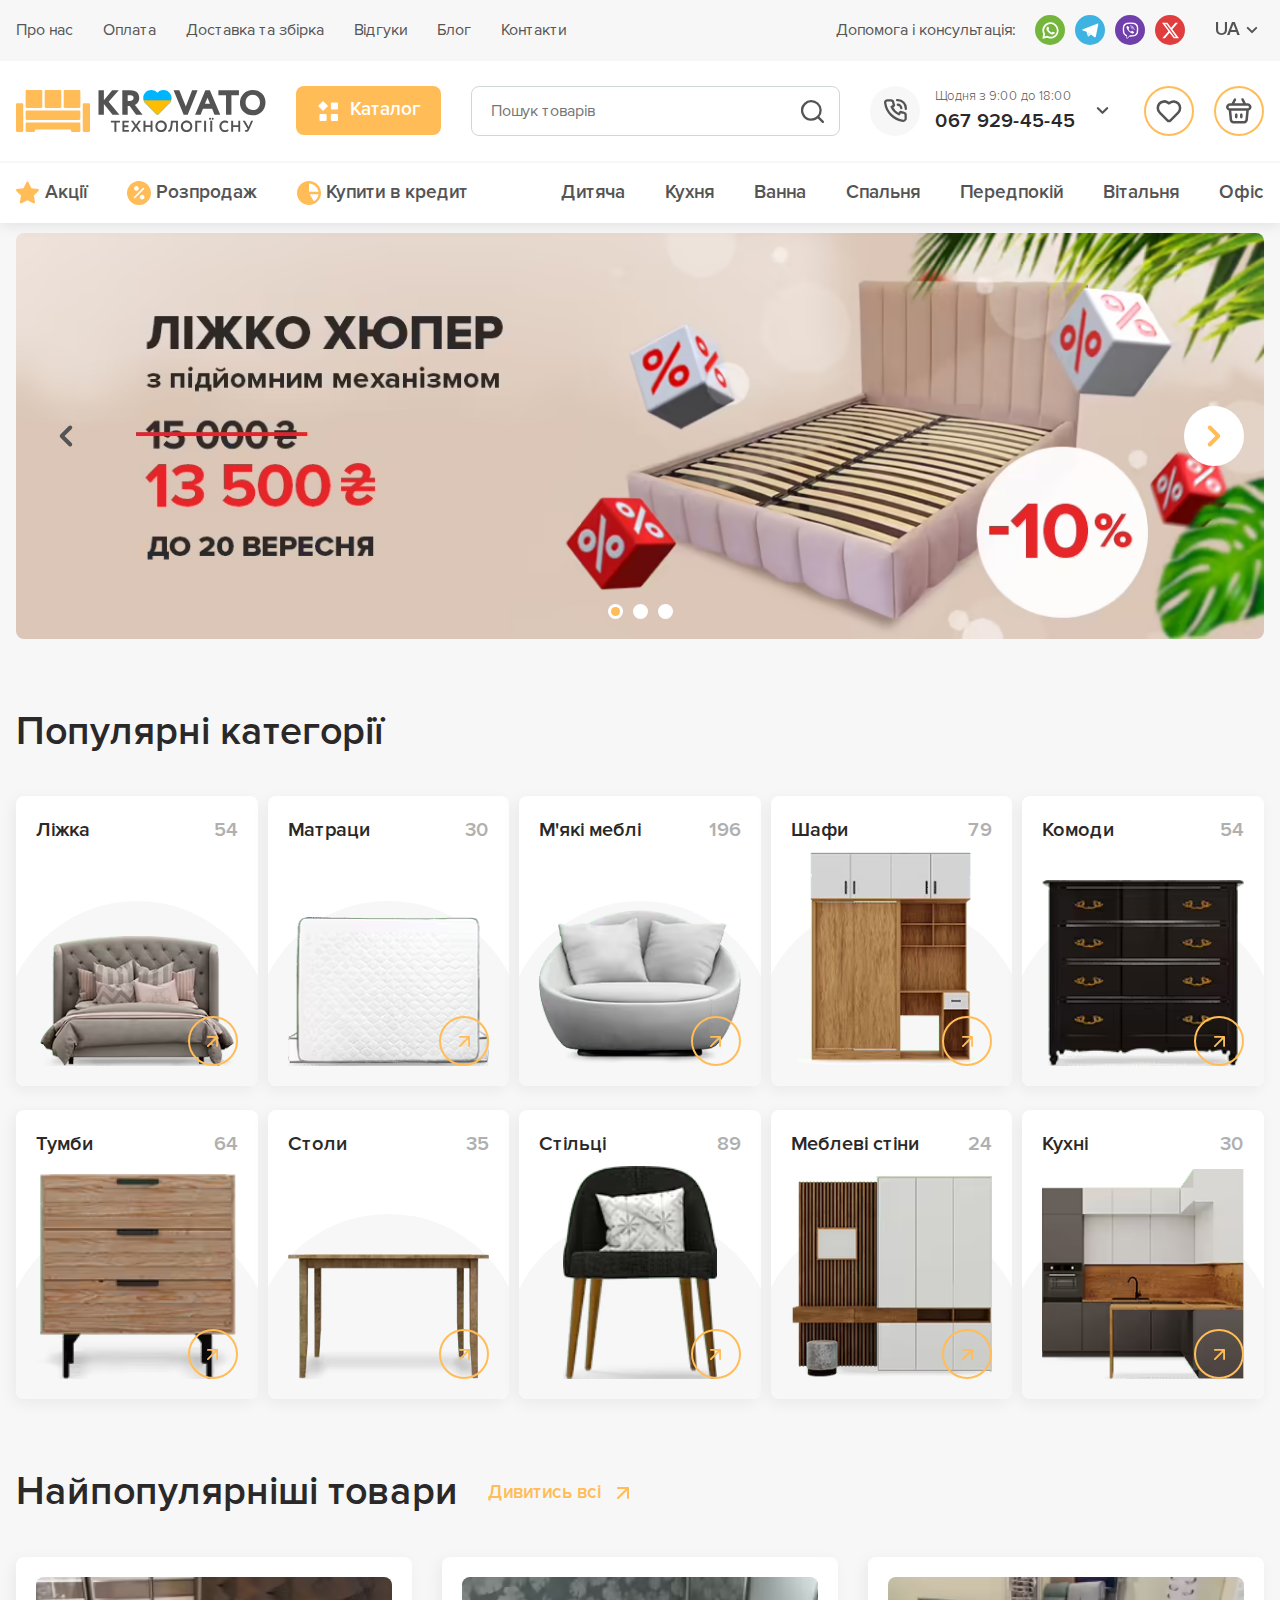
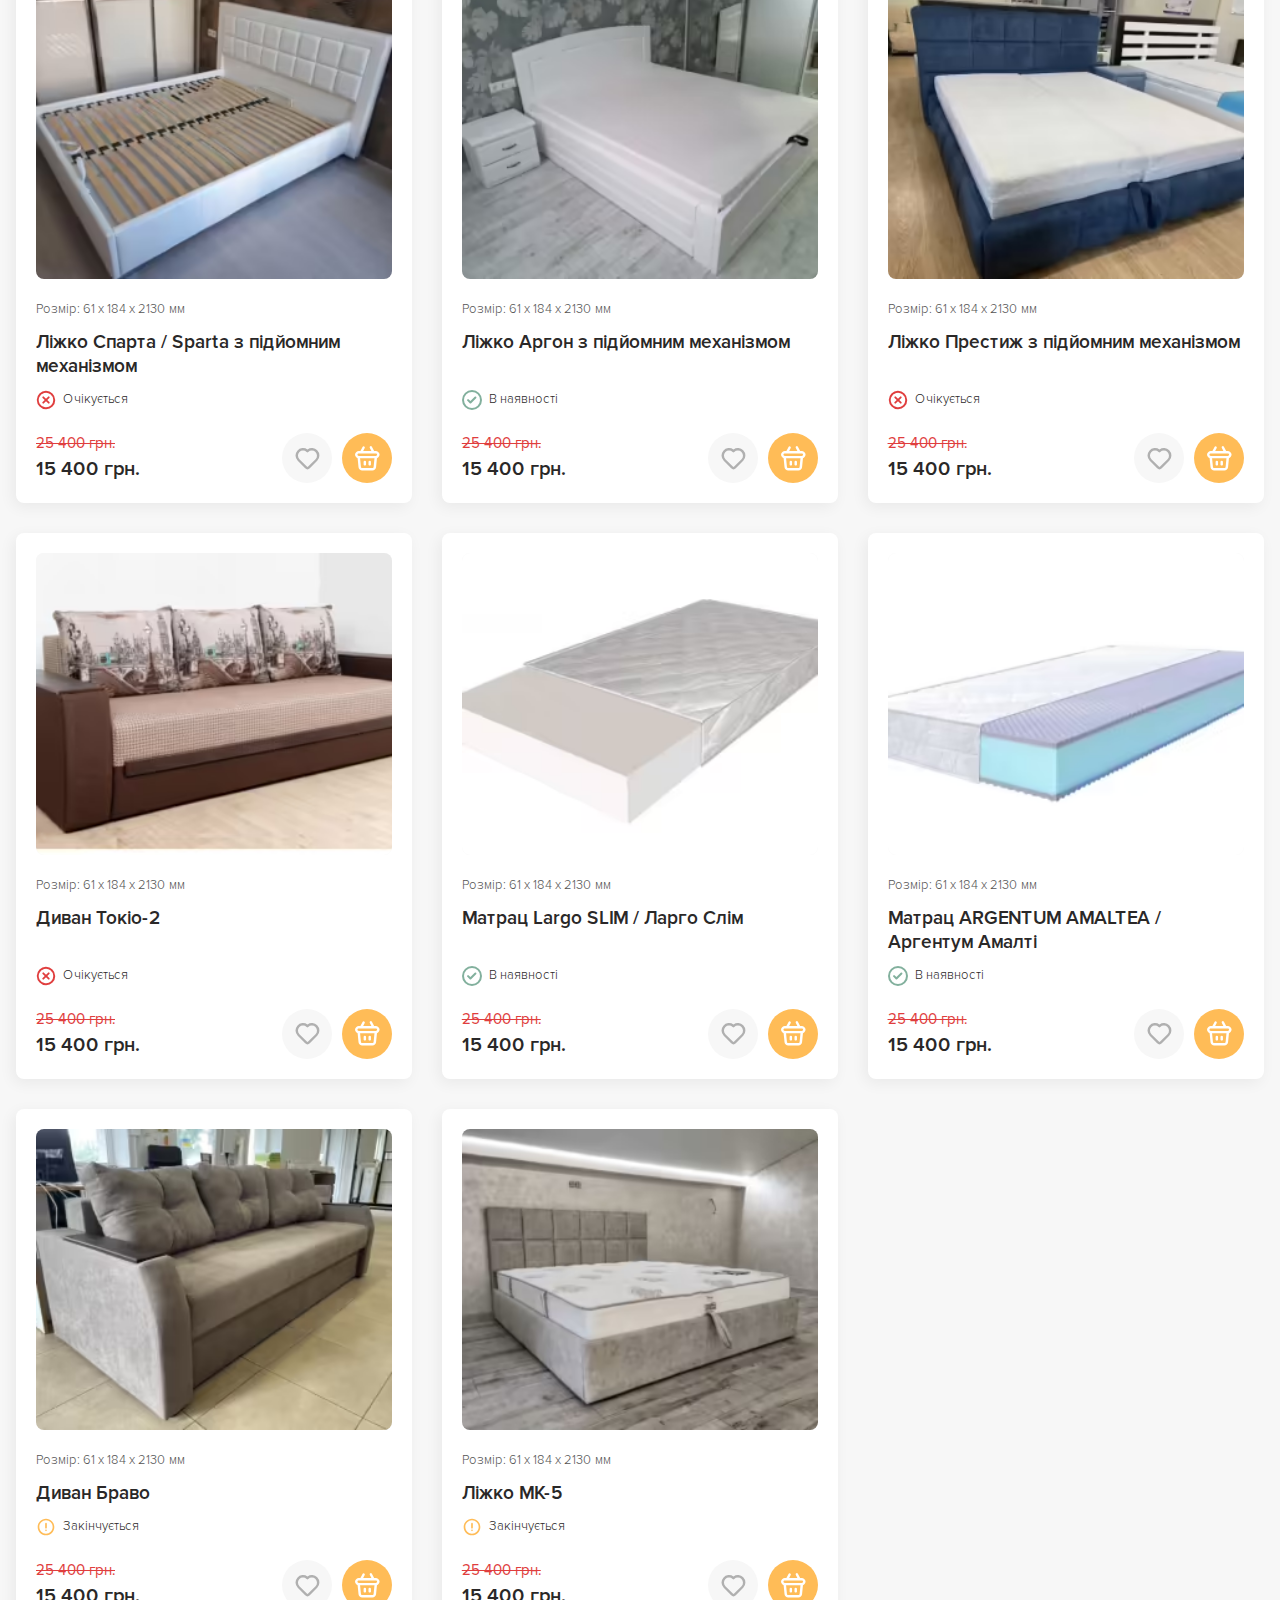
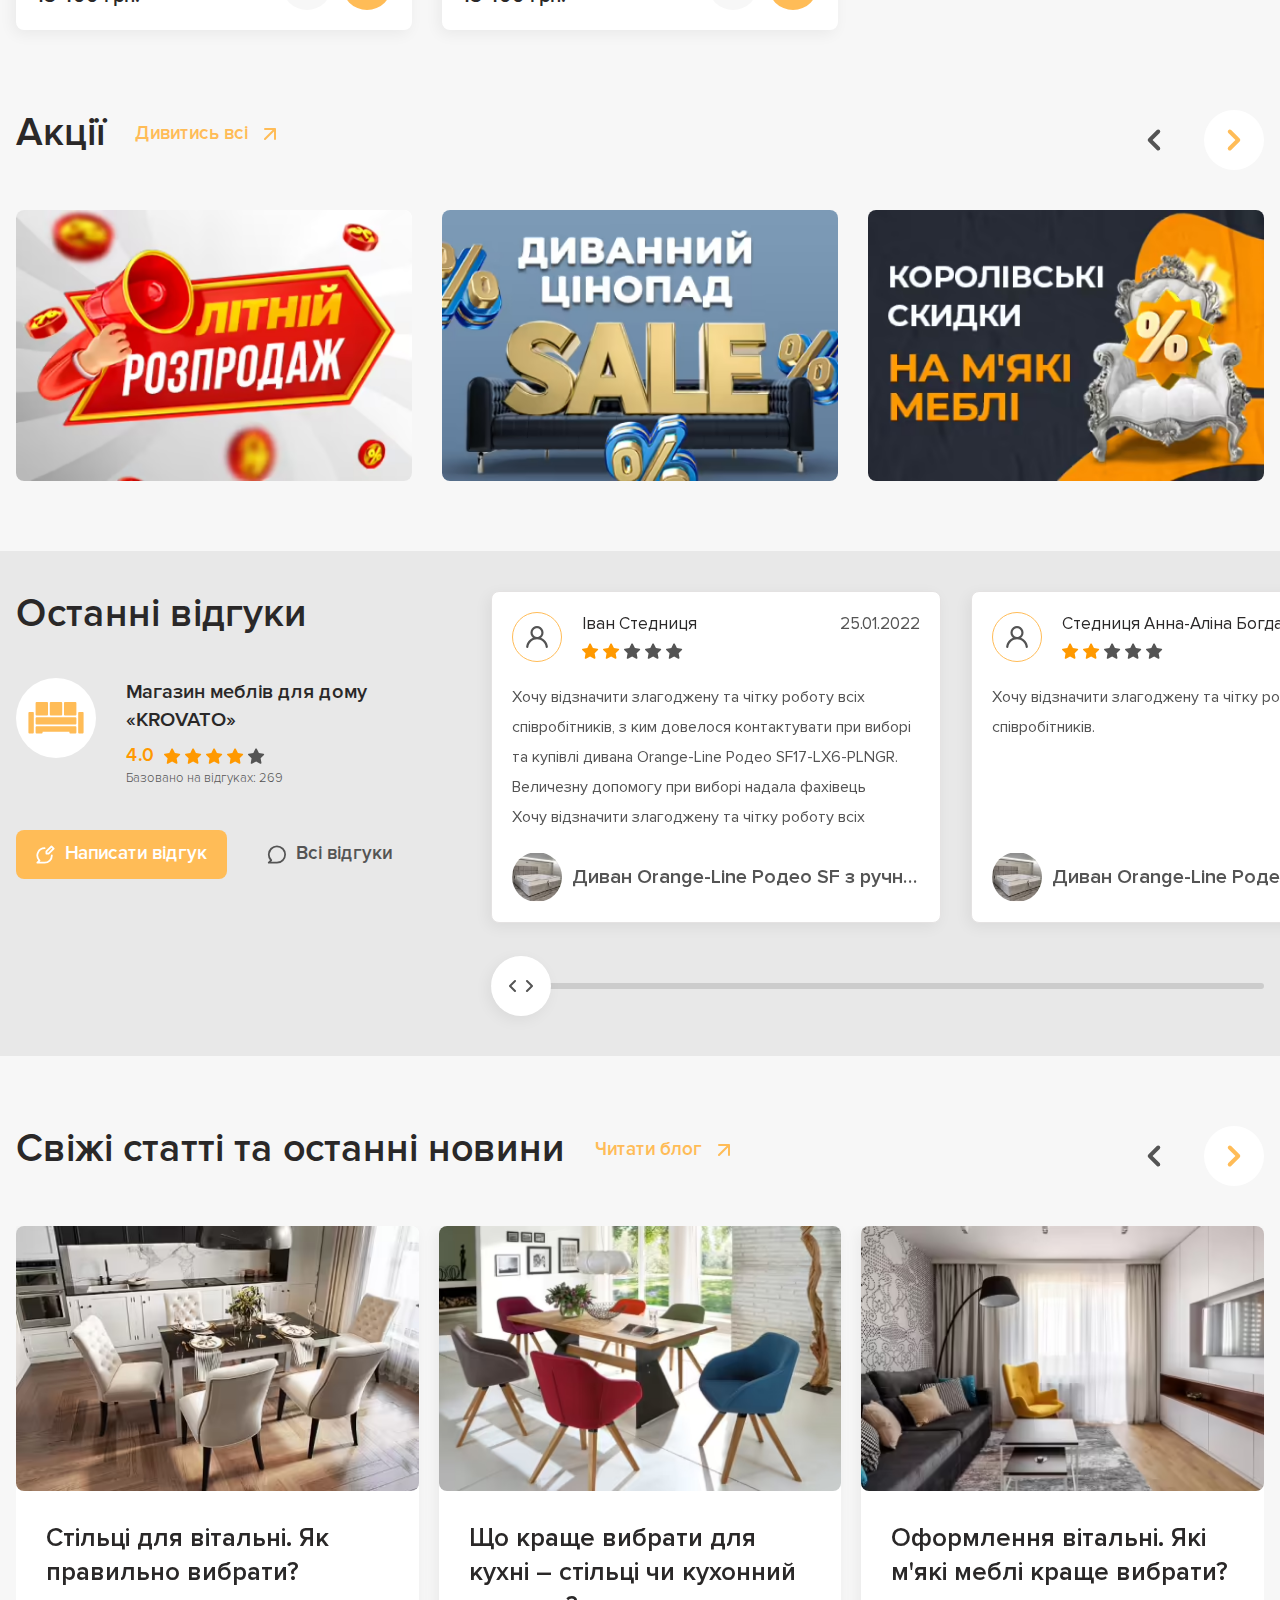
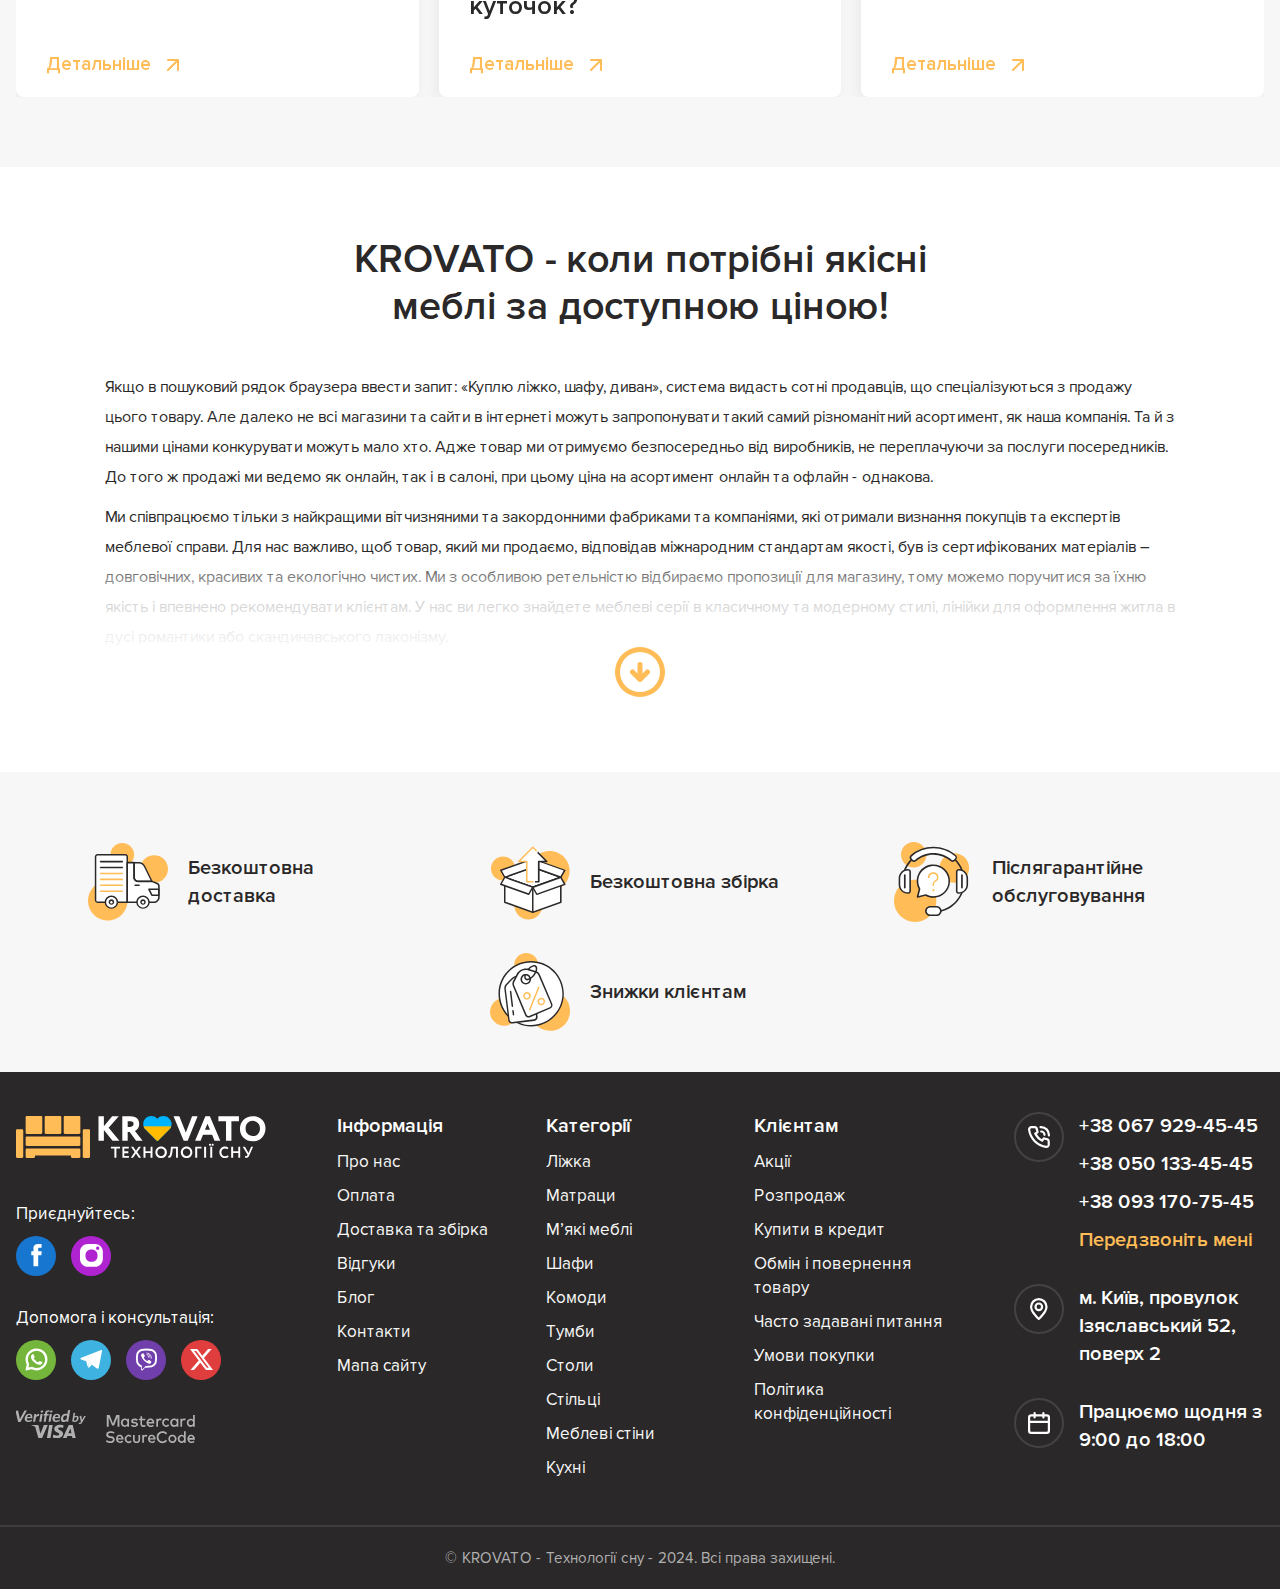
==== index.html @ 6c50d0a9 "Initial commit" ====
<!DOCTYPE html><html lang="uk"><head><meta charset="UTF-8"><meta name="viewport" content="width=device-width, initial-scale=1.0"><meta name="theme-color" content="#ffbc57"><title>Krovato – технології сну</title><!-- Favicons--><link rel="apple-touch-icon" sizes="180x180" href="img/apple-touch-icon.png"><link rel="icon" type="image/png" sizes="32x32" href="img/favicon-32x32.png"><link rel="icon" type="image/png" sizes="16x16" href="img/favicon-16x16.png"><link rel="shortcut icon" href="img/favicon.ico"><!-- Styles--><link href="css/style.min.css?v=20240714183253" rel="stylesheet"><!-- Scripts--><script src="js/app.min.js?v=20240714183253" defer></script></head><body><!-- Content wrapper--><div class="wrapper"><!-- Header--><header class="wrapper__header header header--pos--sticky"><!-- Navigation--><div class="navigation-header"><div class="navigation-header__container" data-mover="#menu; beforeend; (width &lt; 62em);"><nav class="navigation-header__nav"><!-- List--><ul class="list-navigation-header"><li class="list-navigation-header__item"><a class="list-navigation-header__link" href="#">Про нас</a></li><li class="list-navigation-header__item"><a class="list-navigation-header__link" href="#">Оплата</a></li><li class="list-navigation-header__item"><a class="list-navigation-header__link" href="#">Доставка та збірка</a></li><li class="list-navigation-header__item"><a class="list-navigation-header__link" href="#">Відгуки</a></li><li class="list-navigation-header__item"><a class="list-navigation-header__link" href="#">Блог</a></li><li class="list-navigation-header__item"><a class="list-navigation-header__link" href="#">Контакти</a></li></ul></nav><div class="navigation-header__useful"><!-- Help   --><address class="navigation-header__help help-header"><p class="help-header__label">Допомога і консультація:</p><ul class="help-header__list"><li class="help-header__item"><a class="social-button social-button--bg--sushi" title="WhatsApp" href="#" target="_blank"><svg class="social-button__icon icon"><use xlink:href="img/icons/symbol-defs.svg#icon-whatsapp"></use></svg></a></li><li class="help-header__item"><a class="social-button social-button--bg--picton-blue" title="Telegram" href="#" target="_blank"><svg class="social-button__icon icon"><use xlink:href="img/icons/symbol-defs.svg#icon-telegram"></use></svg></a></li><li class="help-header__item"><a class="social-button social-button--bg--royal-purple" title="Viber" href="#" target="_blank"><svg class="social-button__icon icon"><use xlink:href="img/icons/symbol-defs.svg#icon-viber"></use></svg></a></li><li class="help-header__item"><a class="social-button social-button--bg--punch" title="Twitter-x" href="#" target="_blank"><svg class="social-button__icon icon"><use xlink:href="img/icons/symbol-defs.svg#icon-twitter-x"></use></svg></a></li></ul></address><!-- Lang--><div class="navigation-header__lang lang-header"><button class="lang-header__trigger" type="button" title="Language" aria-controls="lang-underlay"><span>UA</span><span class="lang-header__icons"><svg class="lang-header__icon icon"><use xlink:href="img/icons/symbol-defs.svg#icon-x"></use></svg><svg class="lang-header__icon icon"><use xlink:href="img/icons/symbol-defs.svg#icon-arrow"></use></svg></span></button><div class="lang-header__underlay" id="lang-underlay"><ul class="lang-header__list"><li class="lang-header__item"><a class="lang-header__link" href="#">EN</a></li><li class="lang-header__item"><a class="lang-header__link" href="#">PL</a></li><li class="lang-header__item"><a class="lang-header__link" href="#">DE</a></li><li class="lang-header__item"><a class="lang-header__link" href="#">FR</a></li><li class="lang-header__item"><a class="lang-header__link" href="#">IT</a></li></ul></div></div></div></div></div><!-- Main--><div class="main-header"><div class="main-header__container"><!-- Logo--><div class="main-header__logo"><img src="img/header/logo.svg" alt="Krovato – технології сну"></div><!-- Catalog--><div class="main-header__catalog catalog" data-mover=".main-header__container-mobile; beforeend; ( width &lt; 62em);"><button class="catalog__button switch" type="button"><div class="switch__icons"><svg class="icon"><use xlink:href="img/icons/symbol-defs.svg#icon-x-round-fill"></use></svg><svg class="icon"><use xlink:href="img/icons/symbol-defs.svg#icon-catalog"></use></svg></div>
Каталог</button><!-- Menu--><div class="catalog__menu menu-catalog" data-catalog="single"><div class="menu-catalog__column"><ul class="menu-catalog__list"><!-- Beds--><li class="menu-catalog__item" data-catalog-panel><div class="menu-catalog__control"><a class="menu-catalog__link" href="#"><img class="menu-catalog__img" src="img/header/catalog/beds.svg" alt="">
Ліжка</a><button class="menu-catalog__button button-menu-catalog" id="menu-trigger-one" type="button" data-catalog-trigger aria-controls="submenu-one"><span class="button-menu-catalog__wrapper"><svg class="button-menu-catalog__icon icon"><use xlink:href="img/icons/symbol-defs.svg#icon-arrow"></use></svg></span></button></div><div class="menu-catalog__submenu-catalog submenu-catalog" id="submenu-one" aria-labelledby="menu-trigger-one" role="region"><div class="submenu-catalog__gasket"><div class="submenu-catalog__content"><ul class="submenu-catalog__list"><li class="submenu-catalog__item"><a class="submenu-catalog__link" href="#">Ліжка від Krovato</a></li><li class="submenu-catalog__item"><a class="submenu-catalog__link" href="#">Ліжка з підіймальним механізмом</a></li><li class="submenu-catalog__item"><a class="submenu-catalog__link" href="#">Ліжка Акції</a></li><li class="submenu-catalog__item"><a class="submenu-catalog__link" href="#">Ліжка з м'яким узголів'ям</a></li><li class="submenu-catalog__item"><a class="submenu-catalog__link" href="#">Дерев'яні ліжка</a></li><li class="submenu-catalog__item"><a class="submenu-catalog__link" href="#">Дитячі ліжка</a></li><li class="submenu-catalog__item"><a class="submenu-catalog__link" href="#">Двоспальні ліжка</a></li><li class="submenu-catalog__item"><a class="submenu-catalog__link" href="#">Односпальні ліжка</a></li><li class="submenu-catalog__item"><a class="submenu-catalog__link" href="#">Металеві ліжка</a></li><li class="submenu-catalog__item"><a class="submenu-catalog__link" href="#">Ліжка з вбудованим матрацом</a></li><li class="submenu-catalog__item"><a class="submenu-catalog__link" href="#">Дивани-ліжка</a></li><li class="submenu-catalog__item"><a class="submenu-catalog__link" href="#">Ліжка подіуми</a></li></ul></div></div></div></li><!-- Mattresses--><li class="menu-catalog__item" data-catalog-panel><div class="menu-catalog__control"><a class="menu-catalog__link" href="#"><img class="menu-catalog__img" src="img/header/catalog/mattresses.svg" alt="">
Матраци</a><button class="menu-catalog__button button-menu-catalog" id="menu-trigger-two" type="button" data-catalog-trigger aria-controls="submenu-two"><span class="button-menu-catalog__wrapper"><svg class="button-menu-catalog__icon icon"><use xlink:href="img/icons/symbol-defs.svg#icon-arrow"></use></svg></span></button></div><div class="menu-catalog__submenu-catalog submenu-catalog" id="submenu-two" aria-labelledby="menu-trigger-two" role="region"><div class="submenu-catalog__gasket"><div class="submenu-catalog__content"><ul class="submenu-catalog__list"><li class="submenu-catalog__item"><a class="submenu-catalog__link" href="#">Односпальні матраци</a></li><li class="submenu-catalog__item"><a class="submenu-catalog__link" href="#">Двоспальні матраци</a></li><li class="submenu-catalog__item"><a class="submenu-catalog__link" href="#">Пружинний блок Bonnel</a></li><li class="submenu-catalog__item"><a class="submenu-catalog__link" href="#">Пружинний блок Pocket Spring</a></li><li class="submenu-catalog__item"><a class="submenu-catalog__link" href="#">Безпружинні матраци</a></li><li class="submenu-catalog__item"><a class="submenu-catalog__link" href="#">Матраци з ефектом Зима-Літо</a></li><li class="submenu-catalog__item"><a class="submenu-catalog__link" href="#">Футони</a></li><li class="submenu-catalog__item"><a class="submenu-catalog__link" href="#">Дитячі матраци</a></li><li class="submenu-catalog__item"><a class="submenu-catalog__link" href="#">Матраци Економ</a></li></ul></div></div></div></li><!-- Upholstered Furniture--><li class="menu-catalog__item" data-catalog-panel><div class="menu-catalog__control"><a class="menu-catalog__link" href="#"><img class="menu-catalog__img" src="img/header/catalog/upholstered-furniture.svg" alt="">
М'які меблі</a><button class="menu-catalog__button button-menu-catalog" id="menu-trigger-three" type="button" data-catalog-trigger aria-controls="submenu-three"><span class="button-menu-catalog__wrapper"><svg class="button-menu-catalog__icon icon"><use xlink:href="img/icons/symbol-defs.svg#icon-arrow"></use></svg></span></button></div><div class="menu-catalog__submenu-catalog submenu-catalog" id="submenu-three" aria-labelledby="menu-trigger-three" role="region"><div class="submenu-catalog__gasket"><div class="submenu-catalog__content"><ul class="submenu-catalog__list"><li class="submenu-catalog__item"><a class="submenu-catalog__link" href="#">Односпальні матраци</a></li><li class="submenu-catalog__item"><a class="submenu-catalog__link" href="#">Двоспальні матраци</a></li><li class="submenu-catalog__item"><a class="submenu-catalog__link" href="#">Пружинний блок Bonnel</a></li><li class="submenu-catalog__item"><a class="submenu-catalog__link" href="#">Пружинний блок Pocket Spring</a></li><li class="submenu-catalog__item"><a class="submenu-catalog__link" href="#">Безпружинні матраци</a></li><li class="submenu-catalog__item"><a class="submenu-catalog__link" href="#">Матраци з ефектом Зима-Літо</a></li><li class="submenu-catalog__item"><a class="submenu-catalog__link" href="#">Футони</a></li><li class="submenu-catalog__item"><a class="submenu-catalog__link" href="#">Дитячі матраци</a></li><li class="submenu-catalog__item"><a class="submenu-catalog__link" href="#">Матраци Економ</a></li></ul></div></div></div></li><!-- Wardrobes--><li class="menu-catalog__item" data-catalog-panel><div class="menu-catalog__control"><a class="menu-catalog__link" href="#"><img class="menu-catalog__img" src="img/header/catalog/wardrobes.svg" alt="">
Шафи</a><button class="menu-catalog__button button-menu-catalog" id="menu-trigger-four" type="button" data-catalog-trigger aria-controls="submenu-four"><span class="button-menu-catalog__wrapper"><svg class="button-menu-catalog__icon icon"><use xlink:href="img/icons/symbol-defs.svg#icon-arrow"></use></svg></span></button></div><div class="menu-catalog__submenu-catalog submenu-catalog" id="submenu-four" aria-labelledby="menu-trigger-four" role="region"><div class="submenu-catalog__gasket"><div class="submenu-catalog__content"><ul class="submenu-catalog__list"><li class="submenu-catalog__item"><a class="submenu-catalog__link" href="#">Односпальні матраци</a></li><li class="submenu-catalog__item"><a class="submenu-catalog__link" href="#">Двоспальні матраци</a></li><li class="submenu-catalog__item"><a class="submenu-catalog__link" href="#">Пружинний блок Bonnel</a></li><li class="submenu-catalog__item"><a class="submenu-catalog__link" href="#">Пружинний блок Pocket Spring</a></li><li class="submenu-catalog__item"><a class="submenu-catalog__link" href="#">Безпружинні матраци</a></li><li class="submenu-catalog__item"><a class="submenu-catalog__link" href="#">Матраци з ефектом Зима-Літо</a></li><li class="submenu-catalog__item"><a class="submenu-catalog__link" href="#">Футони</a></li><li class="submenu-catalog__item"><a class="submenu-catalog__link" href="#">Дитячі матраци</a></li><li class="submenu-catalog__item"><a class="submenu-catalog__link" href="#">Матраци Економ</a></li></ul></div></div></div></li><!-- Chests of Drawers--><li class="menu-catalog__item" data-catalog-panel><div class="menu-catalog__control"><a class="menu-catalog__link" href="#"><img class="menu-catalog__img" src="img/header/catalog/chests-of-drawers.svg" alt="">
Комоди</a><button class="menu-catalog__button button-menu-catalog" id="menu-trigger-five" type="button" data-catalog-trigger aria-controls="submenu-five"><span class="button-menu-catalog__wrapper"><svg class="button-menu-catalog__icon icon"><use xlink:href="img/icons/symbol-defs.svg#icon-arrow"></use></svg></span></button></div><div class="menu-catalog__submenu-catalog submenu-catalog" id="submenu-five" aria-labelledby="menu-trigger-five" role="region"><div class="submenu-catalog__gasket"><div class="submenu-catalog__content"><ul class="submenu-catalog__list"><li class="submenu-catalog__item"><a class="submenu-catalog__link" href="#">Односпальні матраци</a></li><li class="submenu-catalog__item"><a class="submenu-catalog__link" href="#">Двоспальні матраци</a></li><li class="submenu-catalog__item"><a class="submenu-catalog__link" href="#">Пружинний блок Bonnel</a></li><li class="submenu-catalog__item"><a class="submenu-catalog__link" href="#">Пружинний блок Pocket Spring</a></li><li class="submenu-catalog__item"><a class="submenu-catalog__link" href="#">Безпружинні матраци</a></li><li class="submenu-catalog__item"><a class="submenu-catalog__link" href="#">Матраци з ефектом Зима-Літо</a></li><li class="submenu-catalog__item"><a class="submenu-catalog__link" href="#">Футони</a></li><li class="submenu-catalog__item"><a class="submenu-catalog__link" href="#">Дитячі матраци</a></li><li class="submenu-catalog__item"><a class="submenu-catalog__link" href="#">Матраци Економ</a></li></ul></div></div></div></li><!-- Bedside Tables--><li class="menu-catalog__item" data-catalog-panel><div class="menu-catalog__control"><a class="menu-catalog__link" href="#"><img class="menu-catalog__img" src="img/header/catalog/bedside-tables.svg" alt="">
Тумби</a><button class="menu-catalog__button button-menu-catalog" id="menu-trigger-six" type="button" data-catalog-trigger aria-controls="submenu-six"><span class="button-menu-catalog__wrapper"><svg class="button-menu-catalog__icon icon"><use xlink:href="img/icons/symbol-defs.svg#icon-arrow"></use></svg></span></button></div><div class="menu-catalog__submenu-catalog submenu-catalog" id="submenu-six" aria-labelledby="menu-trigger-six" role="region"><div class="submenu-catalog__gasket"><div class="submenu-catalog__content"><ul class="submenu-catalog__list"><li class="submenu-catalog__item"><a class="submenu-catalog__link" href="#">Односпальні матраци</a></li><li class="submenu-catalog__item"><a class="submenu-catalog__link" href="#">Двоспальні матраци</a></li><li class="submenu-catalog__item"><a class="submenu-catalog__link" href="#">Пружинний блок Bonnel</a></li><li class="submenu-catalog__item"><a class="submenu-catalog__link" href="#">Пружинний блок Pocket Spring</a></li><li class="submenu-catalog__item"><a class="submenu-catalog__link" href="#">Безпружинні матраци</a></li><li class="submenu-catalog__item"><a class="submenu-catalog__link" href="#">Матраци з ефектом Зима-Літо</a></li><li class="submenu-catalog__item"><a class="submenu-catalog__link" href="#">Футони</a></li><li class="submenu-catalog__item"><a class="submenu-catalog__link" href="#">Дитячі матраци</a></li><li class="submenu-catalog__item"><a class="submenu-catalog__link" href="#">Матраци Економ</a></li></ul></div></div></div></li><!-- Tables--><li class="menu-catalog__item" data-catalog-panel><div class="menu-catalog__control"><a class="menu-catalog__link" href="#"><img class="menu-catalog__img" src="img/header/catalog/tables.svg" alt="">
Столи</a><button class="menu-catalog__button button-menu-catalog" id="menu-trigger-seven" type="button" data-catalog-trigger aria-controls="submenu-seven"><span class="button-menu-catalog__wrapper"><svg class="button-menu-catalog__icon icon"><use xlink:href="img/icons/symbol-defs.svg#icon-arrow"></use></svg></span></button></div><div class="menu-catalog__submenu-catalog submenu-catalog" id="submenu-seven" aria-labelledby="menu-trigger-seven" role="region"><div class="submenu-catalog__gasket"><div class="submenu-catalog__content"><ul class="submenu-catalog__list"><li class="submenu-catalog__item"><a class="submenu-catalog__link" href="#">Односпальні матраци</a></li><li class="submenu-catalog__item"><a class="submenu-catalog__link" href="#">Двоспальні матраци</a></li><li class="submenu-catalog__item"><a class="submenu-catalog__link" href="#">Пружинний блок Bonnel</a></li><li class="submenu-catalog__item"><a class="submenu-catalog__link" href="#">Пружинний блок Pocket Spring</a></li><li class="submenu-catalog__item"><a class="submenu-catalog__link" href="#">Безпружинні матраци</a></li><li class="submenu-catalog__item"><a class="submenu-catalog__link" href="#">Матраци з ефектом Зима-Літо</a></li><li class="submenu-catalog__item"><a class="submenu-catalog__link" href="#">Футони</a></li><li class="submenu-catalog__item"><a class="submenu-catalog__link" href="#">Дитячі матраци</a></li><li class="submenu-catalog__item"><a class="submenu-catalog__link" href="#">Матраци Економ</a></li></ul></div></div></div></li><!-- Chairs--><li class="menu-catalog__item" data-catalog-panel><div class="menu-catalog__control"><a class="menu-catalog__link" href="#"><img class="menu-catalog__img" src="img/header/catalog/chairs.svg" alt="">
Стільці</a><button class="menu-catalog__button button-menu-catalog" id="menu-trigger-eight" type="button" data-catalog-trigger aria-controls="submenu-eight"><span class="button-menu-catalog__wrapper"><svg class="button-menu-catalog__icon icon"><use xlink:href="img/icons/symbol-defs.svg#icon-arrow"></use></svg></span></button></div><div class="menu-catalog__submenu-catalog submenu-catalog" id="submenu-eight" aria-labelledby="menu-trigger-eight" role="region"><div class="submenu-catalog__gasket"><div class="submenu-catalog__content"><ul class="submenu-catalog__list"><li class="submenu-catalog__item"><a class="submenu-catalog__link" href="#">Односпальні матраци</a></li><li class="submenu-catalog__item"><a class="submenu-catalog__link" href="#">Двоспальні матраци</a></li><li class="submenu-catalog__item"><a class="submenu-catalog__link" href="#">Пружинний блок Bonnel</a></li><li class="submenu-catalog__item"><a class="submenu-catalog__link" href="#">Пружинний блок Pocket Spring</a></li><li class="submenu-catalog__item"><a class="submenu-catalog__link" href="#">Безпружинні матраци</a></li><li class="submenu-catalog__item"><a class="submenu-catalog__link" href="#">Матраци з ефектом Зима-Літо</a></li><li class="submenu-catalog__item"><a class="submenu-catalog__link" href="#">Футони</a></li><li class="submenu-catalog__item"><a class="submenu-catalog__link" href="#">Дитячі матраци</a></li><li class="submenu-catalog__item"><a class="submenu-catalog__link" href="#">Матраци Економ</a></li></ul></div></div></div></li><!-- Furniture Walls--><li class="menu-catalog__item" data-catalog-panel><div class="menu-catalog__control"><a class="menu-catalog__link" href="#"><img class="menu-catalog__img" src="img/header/catalog/furniture-walls.svg" alt="">
Меблеві стіни</a><button class="menu-catalog__button button-menu-catalog" id="menu-trigger-nine" type="button" data-catalog-trigger aria-controls="submenu-nine"><span class="button-menu-catalog__wrapper"><svg class="button-menu-catalog__icon icon"><use xlink:href="img/icons/symbol-defs.svg#icon-arrow"></use></svg></span></button></div><div class="menu-catalog__submenu-catalog submenu-catalog" id="submenu-nine" aria-labelledby="menu-trigger-nine" role="region"><div class="submenu-catalog__gasket"><div class="submenu-catalog__content"><ul class="submenu-catalog__list"><li class="submenu-catalog__item"><a class="submenu-catalog__link" href="#">Односпальні матраци</a></li><li class="submenu-catalog__item"><a class="submenu-catalog__link" href="#">Двоспальні матраци</a></li><li class="submenu-catalog__item"><a class="submenu-catalog__link" href="#">Пружинний блок Bonnel</a></li><li class="submenu-catalog__item"><a class="submenu-catalog__link" href="#">Пружинний блок Pocket Spring</a></li><li class="submenu-catalog__item"><a class="submenu-catalog__link" href="#">Безпружинні матраци</a></li><li class="submenu-catalog__item"><a class="submenu-catalog__link" href="#">Матраци з ефектом Зима-Літо</a></li><li class="submenu-catalog__item"><a class="submenu-catalog__link" href="#">Футони</a></li><li class="submenu-catalog__item"><a class="submenu-catalog__link" href="#">Дитячі матраци</a></li><li class="submenu-catalog__item"><a class="submenu-catalog__link" href="#">Матраци Економ</a></li></ul></div></div></div></li><!-- Kitchens--><li class="menu-catalog__item" data-catalog-panel><div class="menu-catalog__control"><a class="menu-catalog__link" href="#"><img class="menu-catalog__img" src="img/header/catalog/kitchens.svg" alt="">
Кухні</a><button class="menu-catalog__button button-menu-catalog" id="menu-trigger-ten" type="button" data-catalog-trigger aria-controls="submenu-ten"><span class="button-menu-catalog__wrapper"><svg class="button-menu-catalog__icon icon"><use xlink:href="img/icons/symbol-defs.svg#icon-arrow"></use></svg></span></button></div><div class="menu-catalog__submenu-catalog submenu-catalog" id="submenu-ten" aria-labelledby="menu-trigger-ten" role="region"><div class="submenu-catalog__gasket"><div class="submenu-catalog__content"><ul class="submenu-catalog__list"><li class="submenu-catalog__item"><a class="submenu-catalog__link" href="#">Односпальні матраци</a></li><li class="submenu-catalog__item"><a class="submenu-catalog__link" href="#">Двоспальні матраци</a></li><li class="submenu-catalog__item"><a class="submenu-catalog__link" href="#">Пружинний блок Bonnel</a></li><li class="submenu-catalog__item"><a class="submenu-catalog__link" href="#">Пружинний блок Pocket Spring</a></li><li class="submenu-catalog__item"><a class="submenu-catalog__link" href="#">Безпружинні матраци</a></li><li class="submenu-catalog__item"><a class="submenu-catalog__link" href="#">Матраци з ефектом Зима-Літо</a></li><li class="submenu-catalog__item"><a class="submenu-catalog__link" href="#">Футони</a></li><li class="submenu-catalog__item"><a class="submenu-catalog__link" href="#">Дитячі матраци</a></li><li class="submenu-catalog__item"><a class="submenu-catalog__link" href="#">Матраци Економ</a></li></ul></div></div></div></li></ul></div></div></div><!-- Search--><div class="main-header__search search-header" data-mover=".main-header__container-mobile; beforeend; (width &lt; 62em);"><button class="search-header__trigger button-header" type="button" title="Пошук"><svg class="button-header__close icon"><use xlink:href="img/icons/symbol-defs.svg#icon-x"></use></svg><svg class="button-header__open icon"><use xlink:href="img/icons/symbol-defs.svg#icon-search"> </use></svg></button><form class="search-header__form" action="#"><input class="search-header__input field" id="search-header" type="search" name="search" required minlength="3" placeholder="Пошук товарів"><button class="search-header__submit" title="Шукати"><svg class="search-header__icon icon"><use xlink:href="img/icons/symbol-defs.svg#icon-search"></use></svg></button></form></div><!-- Phone--><address class="main-header__phone phone-header"><div class="phone-header__main"><button class="phone-header__button" type="button" title="Розгорнути телефони"><svg class="icon"><use xlink:href="img/icons/symbol-defs.svg#icon-x"></use></svg><svg class="icon"><use xlink:href="img/icons/symbol-defs.svg#icon-phone"></use></svg></button><div class="phone-header__info" data-mover=".phone-header__underlay; afterbegin; (width &lt; 38.75em)"><p class="phone-header__schedule">Щодня з 9:00 до 18:00</p><a class="phone-header__link" href="tel:0679294545">067 929-45-45</a></div><button class="phone-header__trigger" type="button" title="Розгорнути телефони"><svg class="phone-header__icon icon"><use xlink:href="img/icons/symbol-defs.svg#icon-x"></use></svg><svg class="phone-header__icon icon"><use xlink:href="img/icons/symbol-defs.svg#icon-arrow"></use></svg></button></div><div class="phone-header__underlay"><ul class="phone-header__list"><li class="phone-header__item"><a class="phone-header__link" href="tel:0501334545">050 133-45-45</a></li><li class="phone-header__item"><a class="phone-header__link" href="tel:0931707545">093 170-75-45</a></li><li class="phone-header__item"><button class="phone-header__callback" type="button">Передзвоніть мені</button></li></ul></div></address><!-- Burger--><button class="main-header__burger burger" aria-controls="menu" title="Навігаційне меню"><span class="burger__icon"><span class="burger__line"></span></span></button><!-- Menu--><div class="main-header__menu menu" id="menu"></div><!-- Actions--><div class="main-header__actions" data-mover=".main-header__container-mobile; beforeend; (width &lt; 62em);"><button class="button-header" type="button" title="Улюблені"><svg class="button-header__close icon"><use xlink:href="img/icons/symbol-defs.svg#icon-x"></use></svg><svg class="button-header__open icon"><use xlink:href="img/icons/symbol-defs.svg#icon-heart"> </use></svg></button><button class="button-header" type="button" title="Кошик" data-cart-header><svg class="button-header__close icon"><use xlink:href="img/icons/symbol-defs.svg#icon-x"></use></svg><svg class="button-header__open icon"><use xlink:href="img/icons/symbol-defs.svg#icon-cart"> </use></svg></button><div class="main-header__cart cart-header"><!-- Header--><div class="cart-header__header"><p class="cart-header__title">Ваш кошик <span>4</span></p><button class="cart-header__close" type="button"><svg class="icon"><use xlink:href="img/icons/symbol-defs.svg#icon-x"></use></svg></button></div><!-- Body--><div class="cart-header__body"><article class="item-cart"><div class="item-cart__description"><h2 class="item-cart__title"><a class="item-cart__link" href="#">Ліжко Спарта / Sparta з підйомним механізмом</a></h2><p class="item-cart__sizes">Розмір: 61 x 184 x 2130 мм</p><p class="item-cart__availability"><svg class="item-cart__icon item-cart__icon--color--acapulco icon"><use xlink:href="img/icons/symbol-defs.svg#icon-available"></use></svg>
В наявності</p></div><a class="item-cart__frame" href="#"><picture class="item-cart__picture"><source srcset="img/products/sparta.avif" type="image/avif"/><source srcset="img/products/sparta.webp" type="image/webp"/><img src="img/products/sparta.jpg" alt="Ліжко Sparta з дерев'яним скелетом."/></picture></a><div class="item-cart__prices"><p class="item-cart__price">15 400 грн.</p><s class="item-cart__old-price">25 400 грн.</s></div><div class="item-cart__calc calc"><button class="calc__decrease" type="button">-</button><input class="calc__quantity" inputmode="numeric" value="1" min="1"/><button class="calc__increase" type="button">+</button></div><button class="item-cart__close close-cart" type="button"><div class="close-cart__inner"><svg class="close-cart__icon icon"><use xlink:href="img/icons/symbol-defs.svg#icon-x"></use></svg></div></button></article><article class="item-cart"><div class="item-cart__description"><h2 class="item-cart__title"><a class="item-cart__link" href="#">Матрац ARGENTUM AMALTEA / Аргентум Амалті</a></h2><p class="item-cart__sizes">Розмір: 61 x 184 x 2130 мм</p><p class="item-cart__availability"><svg class="item-cart__icon item-cart__icon--color--acapulco icon"><use xlink:href="img/icons/symbol-defs.svg#icon-available"></use></svg>
В наявності</p></div><a class="item-cart__frame" href="#"><picture class="item-cart__picture"><source srcset="img/products/sparta.avif" type="image/avif"/><source srcset="img/products/sparta.webp" type="image/webp"/><img src="img/products/sparta.jpg" alt="Ліжко Sparta з дерев'яним скелетом."/></picture></a><div class="item-cart__prices"><p class="item-cart__price">15 400 грн.</p><s class="item-cart__old-price">25 400 грн.</s></div><div class="item-cart__calc calc"><button class="calc__decrease" type="button">-</button><input class="calc__quantity" inputmode="numeric" value="1" min="1"/><button class="calc__increase" type="button">+</button></div><button class="item-cart__close close-cart" type="button"><div class="close-cart__inner"><svg class="close-cart__icon icon"><use xlink:href="img/icons/symbol-defs.svg#icon-x"></use></svg></div></button></article><article class="item-cart"><div class="item-cart__description"><h2 class="item-cart__title"><a class="item-cart__link" href="#">Матрац ARGENTUM AMALTEA / Аргентум Амалті</a></h2><p class="item-cart__sizes">Розмір: 61 x 184 x 2130 мм</p><p class="item-cart__availability"><svg class="item-cart__icon item-cart__icon--color--acapulco icon"><use xlink:href="img/icons/symbol-defs.svg#icon-available"></use></svg>
В наявності</p></div><a class="item-cart__frame" href="#"><picture class="item-cart__picture"><source srcset="img/products/sparta.avif" type="image/avif"/><source srcset="img/products/sparta.webp" type="image/webp"/><img src="img/products/sparta.jpg" alt="Ліжко Sparta з дерев'яним скелетом."/></picture></a><div class="item-cart__prices"><p class="item-cart__price">15 400 грн.</p><s class="item-cart__old-price">25 400 грн.</s></div><div class="item-cart__calc calc"><button class="calc__decrease" type="button">-</button><input class="calc__quantity" inputmode="numeric" value="1" min="1"/><button class="calc__increase" type="button">+</button></div><button class="item-cart__close close-cart" type="button"><div class="close-cart__inner"><svg class="close-cart__icon icon"><use xlink:href="img/icons/symbol-defs.svg#icon-x"></use></svg></div></button></article></div><!-- Footer--><div class="cart-header__footer"><button class="cart-header__checkout button" type="button">ОФОРМИТИ ЗАМОВЛЕННЯ</button><button class="cart-header__resume button button--skeleton" type="button">Продовжити покупки</button></div></div></div></div><div class="main-header__container-mobile"></div></div><!-- Assortment--><div class="header__assortment assortment-header"><div class="assortment-header__container" data-mover="#menu; beforeend; (width &lt; 62em);"><ul class="assortment-header__list list-assortment-header"><li class="list-assortment-header__item"><a class="list-assortment-header__link" href="#"><svg class="list-assortment-header__icon icon"><use xlink:href="img/icons/symbol-defs.svg#icon-star"></use></svg>
Акції</a></li><li class="list-assortment-header__item"><a class="list-assortment-header__link" href="#"><svg class="list-assortment-header__icon icon"><use xlink:href="img/icons/symbol-defs.svg#icon-sale"></use></svg>
Розпродаж</a></li><li class="list-assortment-header__item"><a class="list-assortment-header__link" href="#"><svg class="list-assortment-header__icon icon"><use xlink:href="img/icons/symbol-defs.svg#icon-credit"></use></svg>
Купити в кредит</a></li></ul><ul class="assortment-header__list assortment-header__list--wide list-assortment-header"><li class="list-assortment-header__item"><a class="list-assortment-header__link" href="#">Дитяча</a></li><li class="list-assortment-header__item"><a class="list-assortment-header__link" href="#">Кухня</a></li><li class="list-assortment-header__item"><a class="list-assortment-header__link" href="#">Ванна</a></li><li class="list-assortment-header__item"><a class="list-assortment-header__link" href="#">Спальня</a></li><li class="list-assortment-header__item"><a class="list-assortment-header__link" href="#">Передпокій</a></li><li class="list-assortment-header__item"><a class="list-assortment-header__link" href="#">Вітальня</a></li><li class="list-assortment-header__item"><a class="list-assortment-header__link" href="#">Офіс</a></li></ul></div></div><!-- Overlay--><div class="header__overlay overlay" data-catalog-overlay></div></header><!-- Main--><main class="wrapper__main main"><!-- Hero--><div class="main__hero hero"><div class="hero__container"><div class="hero__slider slider-hero"><!-- Swiper--><div class="slider-hero__swiper swiper"><div class="slider-hero__wrapper swiper-wrapper"><a class="slider-hero__slide swiper-slide" href="#"><picture><source srcset="img/home/hero/slide-1-mobile.avif" type="image/avif" media="(width &lt; 36em)"><source srcset="img/home/hero/slide-1-mobile.webp" type="image/webp" media="(width &lt; 36em)"><source srcset="img/home/hero/slide-1-mobile.jpg" type="image/jpeg" media="(width &lt; 36em)"><source srcset="img/home/hero/slide-1.avif" type="image/avif"><source srcset="img/home/hero/slide-1.webp" type="image/webp"><img src="img/home/hero/slide-1.jpg" alt="Ліжко Х'юпер з підйомним механізмом. Ціна - 13500 грн. до 20-го вересня."></picture></a><a class="slider-hero__slide swiper-slide" href="#"><picture><source srcset="img/home/hero/slide-1-mobile.avif" type="image/avif" media="(width &lt; 36em)"><source srcset="img/home/hero/slide-1-mobile.webp" type="image/webp" media="(width &lt; 36em)"><source srcset="img/home/hero/slide-1-mobile.jpg" type="image/jpeg" media="(width &lt; 36em)"><source srcset="img/home/hero/slide-1.avif" type="image/avif"><source srcset="img/home/hero/slide-1.webp" type="image/webp"><img src="img/home/hero/slide-1.jpg" alt="Ліжко Х'юпер з підйомним механізмом. Ціна - 13500 грн. до 20-го вересня."></picture></a><a class="slider-hero__slide swiper-slide" href="#"><picture><source srcset="img/home/hero/slide-1-mobile.avif" type="image/avif" media="(width &lt; 36em)"><source srcset="img/home/hero/slide-1-mobile.webp" type="image/webp" media="(width &lt; 36em)"><source srcset="img/home/hero/slide-1-mobile.jpg" type="image/jpeg" media="(width &lt; 36em)"><source srcset="img/home/hero/slide-1.avif" type="image/avif"><source srcset="img/home/hero/slide-1.webp" type="image/webp"><img src="img/home/hero/slide-1.jpg" alt="Ліжко Х'юпер з підйомним механізмом. Ціна - 13500 грн. до 20-го вересня."></picture></a></div></div><!-- Navigation--><div class="slider-hero__navigation"><button class="slider-hero__button button-slider button-slider--prev" type="button"><svg class="icon"><use xlink:href="img/icons/symbol-defs.svg#icon-arrow"></use></svg></button><button class="slider-hero__button button-slider button-slider--next" type="button"><svg class="icon"><use xlink:href="img/icons/symbol-defs.svg#icon-arrow"></use></svg></button></div><!-- Pagination--><div class="slider-hero__pagination swiper-pagination"></div></div></div></div><!-- Categories--><section class="main__categories categories"><div class="categories__container"><div class="categories__heading heading"><h2 class="heading__title">Популярні категорії</h2></div><div class="categories__layout"><article class="item-categories"><a class="item-categories__link" href="#"><div class="item-categories__header"><h3 class="item-categories__title">Ліжка</h3><div class="item-categories__number">54</div></div><picture class="item-categories__picture"><source srcset="img/home/categories/beds.avif" type="image/avif"/><source srcset="img/home/categories/beds.webp" type="image/webp"/><img src="img/home/categories/beds.png" alt="Королівське зелене ліжко"/></picture><div class="item-categories__arrow"><svg class="icon"><use xlink:href="img/icons/symbol-defs.svg#icon-arrow-side"></use></svg></div></a></article><article class="item-categories"><a class="item-categories__link" href="#"><div class="item-categories__header"><h3 class="item-categories__title">Матраци</h3><div class="item-categories__number">30</div></div><picture class="item-categories__picture"><source srcset="img/home/categories/mattresses.avif" type="image/avif"/><source srcset="img/home/categories/mattresses.webp" type="image/webp"/><img src="img/home/categories/mattresses.png" alt="Білий компактний матрац"/></picture><div class="item-categories__arrow"><svg class="icon"><use xlink:href="img/icons/symbol-defs.svg#icon-arrow-side"></use></svg></div></a></article><article class="item-categories"><a class="item-categories__link" href="#"><div class="item-categories__header"><h3 class="item-categories__title">М'які меблі</h3><div class="item-categories__number">196</div></div><picture class="item-categories__picture"><source srcset="img/home/categories/upholstered-furniture.avif" type="image/avif"/><source srcset="img/home/categories/upholstered-furniture.webp" type="image/webp"/><img src="img/home/categories/upholstered-furniture.png" alt="Сірий круглий диван"/></picture><div class="item-categories__arrow"><svg class="icon"><use xlink:href="img/icons/symbol-defs.svg#icon-arrow-side"></use></svg></div></a></article><article class="item-categories"><a class="item-categories__link" href="#"><div class="item-categories__header"><h3 class="item-categories__title">Шафи</h3><div class="item-categories__number">79</div></div><picture class="item-categories__picture"><source srcset="img/home/categories/wardrobes.avif" type="image/avif"/><source srcset="img/home/categories/wardrobes.webp" type="image/webp"/><img src="img/home/categories/wardrobes.png" alt="Простора шафа"/></picture><div class="item-categories__arrow"><svg class="icon"><use xlink:href="img/icons/symbol-defs.svg#icon-arrow-side"></use></svg></div></a></article><article class="item-categories"><a class="item-categories__link" href="#"><div class="item-categories__header"><h3 class="item-categories__title">Комоди</h3><div class="item-categories__number">54</div></div><picture class="item-categories__picture"><source srcset="img/home/categories/chests-of-drawers.avif" type="image/avif"/><source srcset="img/home/categories/chests-of-drawers.webp" type="image/webp"/><img src="img/home/categories/chests-of-drawers.png" alt="Темний комод"/></picture><div class="item-categories__arrow"><svg class="icon"><use xlink:href="img/icons/symbol-defs.svg#icon-arrow-side"></use></svg></div></a></article><article class="item-categories"><a class="item-categories__link" href="#"><div class="item-categories__header"><h3 class="item-categories__title">Тумби</h3><div class="item-categories__number">64</div></div><picture class="item-categories__picture"><source srcset="img/home/categories/bedside-tables.avif" type="image/avif"/><source srcset="img/home/categories/bedside-tables.webp" type="image/webp"/><img src="img/home/categories/bedside-tables.png" alt="Коричнева мінімалістична тумба"/></picture><div class="item-categories__arrow"><svg class="icon"><use xlink:href="img/icons/symbol-defs.svg#icon-arrow-side"></use></svg></div></a></article><article class="item-categories"><a class="item-categories__link" href="#"><div class="item-categories__header"><h3 class="item-categories__title">Столи</h3><div class="item-categories__number">35</div></div><picture class="item-categories__picture"><source srcset="img/home/categories/tables.avif" type="image/avif"/><source srcset="img/home/categories/tables.webp" type="image/webp"/><img src="img/home/categories/tables.png" alt="Дерев'яний стіл"/></picture><div class="item-categories__arrow"><svg class="icon"><use xlink:href="img/icons/symbol-defs.svg#icon-arrow-side"></use></svg></div></a></article><article class="item-categories"><a class="item-categories__link" href="#"><div class="item-categories__header"><h3 class="item-categories__title">Стільці</h3><div class="item-categories__number">89</div></div><picture class="item-categories__picture"><source srcset="img/home/categories/chairs.avif" type="image/avif"/><source srcset="img/home/categories/chairs.webp" type="image/webp"/><img src="img/home/categories/chairs.png" alt="Мінімалістичний темний стілець"/></picture><div class="item-categories__arrow"><svg class="icon"><use xlink:href="img/icons/symbol-defs.svg#icon-arrow-side"></use></svg></div></a></article><article class="item-categories"><a class="item-categories__link" href="#"><div class="item-categories__header"><h3 class="item-categories__title">Меблеві стіни</h3><div class="item-categories__number">24</div></div><picture class="item-categories__picture"><source srcset="img/home/categories/furniture-walls.avif" type="image/avif"/><source srcset="img/home/categories/furniture-walls.webp" type="image/webp"/><img src="img/home/categories/furniture-walls.png" alt="Коричнево-біла меблева стіна"/></picture><div class="item-categories__arrow"><svg class="icon"><use xlink:href="img/icons/symbol-defs.svg#icon-arrow-side"></use></svg></div></a></article><article class="item-categories"><a class="item-categories__link" href="#"><div class="item-categories__header"><h3 class="item-categories__title">Кухні</h3><div class="item-categories__number">30</div></div><picture class="item-categories__picture"><source srcset="img/home/categories/kitchens.avif" type="image/avif"/><source srcset="img/home/categories/kitchens.webp" type="image/webp"/><img src="img/home/categories/kitchens.png" alt="Вбудована кухня"/></picture><div class="item-categories__arrow"><svg class="icon"><use xlink:href="img/icons/symbol-defs.svg#icon-arrow-side"></use></svg></div></a></article></div></div></section><!-- Popular--><section class="main__popular popular"><div class="popular__container"><div class="popular__heading heading"><h2 class="heading__title">Найпопулярніші товари</h2><a class="heading__link link" href="#">Дивитись всі<svg class="link__icon icon"><use xlink:href="img/icons/symbol-defs.svg#icon-arrow-side"></use></svg></a></div><div class="popular__layout"><article class="item-product"><h3 class="item-product__title"><a class="item-product__link" href="#">Ліжко Спарта / Sparta з підйомним механізмом</a></h3><p class="item-product__sizes">Розмір: 61 x 184 x 2130 мм</p><p class="item-product__availability"><svg class="item-product__icon item-product__icon--color--cinnabar icon"><use xlink:href="img/icons/symbol-defs.svg#icon-x-round"></use></svg>
Очікується</p><a class="item-product__frame" href="#"><picture class="item-product__picture"><source srcset="img/products/sparta.avif" type="image/avif"/><source srcset="img/products/sparta.webp" type="image/webp"/><img src="img/products/sparta.jpg" alt="Білосніжне ліжко з дерев'яним скелетом Sparta"/></picture></a><!-- Footer--><div class="item-product__footer footer-item-product"><div class="footer-item-product__prices"><s class="footer-item-product__old-price">25 400 грн.</s><p class="footer-item-product__price">15 400 грн.</p></div><div class="footer-item-product__actions"><button class="footer-item-product__button footer-item-product__button--plain" type="button" title="Додати до улюбленого"><svg class="icon"><use xlink:href="img/icons/symbol-defs.svg#icon-heart"></use></svg></button><button class="footer-item-product__button" type="button" title="Додати в кошик"><svg class="icon"><use xlink:href="img/icons/symbol-defs.svg#icon-cart"></use></svg></button></div></div></article><article class="item-product"><h3 class="item-product__title"><a class="item-product__link" href="#">Ліжко Аргон з підйомним механізмом</a></h3><p class="item-product__sizes">Розмір: 61 x 184 x 2130 мм</p><p class="item-product__availability"><svg class="item-product__icon item-product__icon--color--acapulco icon"><use xlink:href="img/icons/symbol-defs.svg#icon-available"></use></svg>
В наявності</p><a class="item-product__frame" href="#"><picture class="item-product__picture"><source srcset="img/products/argon.avif" type="image/avif"/><source srcset="img/products/argon.webp" type="image/webp"/><img src="img/products/argon.jpg" alt="Біле мінімалістичне ліжко Аргон"/></picture></a><!-- Footer--><div class="item-product__footer footer-item-product"><div class="footer-item-product__prices"><s class="footer-item-product__old-price">25 400 грн.</s><p class="footer-item-product__price">15 400 грн.</p></div><div class="footer-item-product__actions"><button class="footer-item-product__button footer-item-product__button--plain" type="button" title="Додати до улюбленого"><svg class="icon"><use xlink:href="img/icons/symbol-defs.svg#icon-heart"></use></svg></button><button class="footer-item-product__button" type="button" title="Додати в кошик"><svg class="icon"><use xlink:href="img/icons/symbol-defs.svg#icon-cart"></use></svg></button></div></div></article><article class="item-product"><h3 class="item-product__title"><a class="item-product__link" href="#">Ліжко Престиж з підйомним механізмом</a></h3><p class="item-product__sizes">Розмір: 61 x 184 x 2130 мм</p><p class="item-product__availability"><svg class="item-product__icon item-product__icon--color--cinnabar icon"><use xlink:href="img/icons/symbol-defs.svg#icon-x-round"></use></svg>
Очікується</p><a class="item-product__frame" href="#"><picture class="item-product__picture"><source srcset="img/products/prestige.avif" type="image/avif"/><source srcset="img/products/prestige.webp" type="image/webp"/><img src="img/products/prestige.jpg" alt="Синє ліжко Престиж з білим матрацом"/></picture></a><!-- Footer--><div class="item-product__footer footer-item-product"><div class="footer-item-product__prices"><s class="footer-item-product__old-price">25 400 грн.</s><p class="footer-item-product__price">15 400 грн.</p></div><div class="footer-item-product__actions"><button class="footer-item-product__button footer-item-product__button--plain" type="button" title="Додати до улюбленого"><svg class="icon"><use xlink:href="img/icons/symbol-defs.svg#icon-heart"></use></svg></button><button class="footer-item-product__button" type="button" title="Додати в кошик"><svg class="icon"><use xlink:href="img/icons/symbol-defs.svg#icon-cart"></use></svg></button></div></div></article><article class="item-product"><h3 class="item-product__title"><a class="item-product__link" href="#">Диван Токіо-2</a></h3><p class="item-product__sizes">Розмір: 61 x 184 x 2130 мм</p><p class="item-product__availability"><svg class="item-product__icon item-product__icon--color--cinnabar icon"><use xlink:href="img/icons/symbol-defs.svg#icon-x-round"></use></svg>
Очікується</p><a class="item-product__frame" href="#"><picture class="item-product__picture"><source srcset="img/products/tokio.avif" type="image/avif"/><source srcset="img/products/tokio.webp" type="image/webp"/><img src="img/products/tokio.jpg" alt="Охайний диван з тематичними подушками Токіо-2"/></picture></a><!-- Footer--><div class="item-product__footer footer-item-product"><div class="footer-item-product__prices"><s class="footer-item-product__old-price">25 400 грн.</s><p class="footer-item-product__price">15 400 грн.</p></div><div class="footer-item-product__actions"><button class="footer-item-product__button footer-item-product__button--plain" type="button" title="Додати до улюбленого"><svg class="icon"><use xlink:href="img/icons/symbol-defs.svg#icon-heart"></use></svg></button><button class="footer-item-product__button" type="button" title="Додати в кошик"><svg class="icon"><use xlink:href="img/icons/symbol-defs.svg#icon-cart"></use></svg></button></div></div></article><article class="item-product"><h3 class="item-product__title"><a class="item-product__link" href="#">Матрац Largo SLIM / Ларго Слім</a></h3><p class="item-product__sizes">Розмір: 61 x 184 x 2130 мм</p><p class="item-product__availability"><svg class="item-product__icon item-product__icon--color--acapulco icon"><use xlink:href="img/icons/symbol-defs.svg#icon-available"></use></svg>
В наявності</p><a class="item-product__frame" href="#"><picture class="item-product__picture"><source srcset="img/products/largo-slim.avif" type="image/avif"/><source srcset="img/products/largo-slim.webp" type="image/webp"/><img src="img/products/largo-slim.jpg" alt="Білий матрац Ларго Слім"/></picture></a><!-- Footer--><div class="item-product__footer footer-item-product"><div class="footer-item-product__prices"><s class="footer-item-product__old-price">25 400 грн.</s><p class="footer-item-product__price">15 400 грн.</p></div><div class="footer-item-product__actions"><button class="footer-item-product__button footer-item-product__button--plain" type="button" title="Додати до улюбленого"><svg class="icon"><use xlink:href="img/icons/symbol-defs.svg#icon-heart"></use></svg></button><button class="footer-item-product__button" type="button" title="Додати в кошик"><svg class="icon"><use xlink:href="img/icons/symbol-defs.svg#icon-cart"></use></svg></button></div></div></article><article class="item-product"><h3 class="item-product__title"><a class="item-product__link" href="#">Матрац ARGENTUM AMALTEA / Аргентум Амалті</a></h3><p class="item-product__sizes">Розмір: 61 x 184 x 2130 мм</p><p class="item-product__availability"><svg class="item-product__icon item-product__icon--color--acapulco icon"><use xlink:href="img/icons/symbol-defs.svg#icon-available"></use></svg>
В наявності</p><a class="item-product__frame" href="#"><picture class="item-product__picture"><source srcset="img/products/argentum-amaltea.avif" type="image/avif"/><source srcset="img/products/argentum-amaltea.webp" type="image/webp"/><img src="img/products/argentum-amaltea.jpg" alt="Білий матрац Аргентум Амалті"/></picture></a><!-- Footer--><div class="item-product__footer footer-item-product"><div class="footer-item-product__prices"><s class="footer-item-product__old-price">25 400 грн.</s><p class="footer-item-product__price">15 400 грн.</p></div><div class="footer-item-product__actions"><button class="footer-item-product__button footer-item-product__button--plain" type="button" title="Додати до улюбленого"><svg class="icon"><use xlink:href="img/icons/symbol-defs.svg#icon-heart"></use></svg></button><button class="footer-item-product__button" type="button" title="Додати в кошик"><svg class="icon"><use xlink:href="img/icons/symbol-defs.svg#icon-cart"></use></svg></button></div></div></article><article class="item-product"><h3 class="item-product__title"><a class="item-product__link" href="#">Диван Браво</a></h3><p class="item-product__sizes">Розмір: 61 x 184 x 2130 мм</p><p class="item-product__availability"><svg class="item-product__icon item-product__icon--color--texas-rose icon"><use xlink:href="img/icons/symbol-defs.svg#icon-info"></use></svg>
Закінчується</p><a class="item-product__frame" href="#"><picture class="item-product__picture"><source srcset="img/products/bravo.avif" type="image/avif"/><source srcset="img/products/bravo.webp" type="image/webp"/><img src="img/products/bravo.jpg" alt="Сірий диван Браво"/></picture></a><!-- Footer--><div class="item-product__footer footer-item-product"><div class="footer-item-product__prices"><s class="footer-item-product__old-price">25 400 грн.</s><p class="footer-item-product__price">15 400 грн.</p></div><div class="footer-item-product__actions"><button class="footer-item-product__button footer-item-product__button--plain" type="button" title="Додати до улюбленого"><svg class="icon"><use xlink:href="img/icons/symbol-defs.svg#icon-heart"></use></svg></button><button class="footer-item-product__button" type="button" title="Додати в кошик"><svg class="icon"><use xlink:href="img/icons/symbol-defs.svg#icon-cart"></use></svg></button></div></div></article><article class="item-product"><h3 class="item-product__title"><a class="item-product__link" href="#">Ліжко МК-5</a></h3><p class="item-product__sizes">Розмір: 61 x 184 x 2130 мм</p><p class="item-product__availability"><svg class="item-product__icon item-product__icon--color--texas-rose icon"><use xlink:href="img/icons/symbol-defs.svg#icon-info"></use></svg>
Закінчується</p><a class="item-product__frame" href="#"><picture class="item-product__picture"><source srcset="img/products/mk-5.avif" type="image/avif"/><source srcset="img/products/mk-5.webp" type="image/webp"/><img src="img/products/mk-5.jpg" alt="Сіре ліжко МК-5"/></picture></a><!-- Footer--><div class="item-product__footer footer-item-product"><div class="footer-item-product__prices"><s class="footer-item-product__old-price">25 400 грн.</s><p class="footer-item-product__price">15 400 грн.</p></div><div class="footer-item-product__actions"><button class="footer-item-product__button footer-item-product__button--plain" type="button" title="Додати до улюбленого"><svg class="icon"><use xlink:href="img/icons/symbol-defs.svg#icon-heart"></use></svg></button><button class="footer-item-product__button" type="button" title="Додати в кошик"><svg class="icon"><use xlink:href="img/icons/symbol-defs.svg#icon-cart"></use></svg></button></div></div></article></div></div></section><!-- Promo--><section class="main__promo promo"><div class="promo__container"><div class="promo__header"><div class="promo__heading heading"><h2 class="heading__title">Акції</h2><a class="heading__link link" href="#">Дивитись всі<svg class="link__icon icon"><use xlink:href="img/icons/symbol-defs.svg#icon-arrow-side"></use></svg></a></div><div class="promo__navigation"><button class="promo__button button-slider button-slider--prev" type="button"><svg class="icon"><use xlink:href="img/icons/symbol-defs.svg#icon-arrow"></use></svg></button><button class="promo__button button-slider button-slider--next" type="button"><svg class="icon"><use xlink:href="img/icons/symbol-defs.svg#icon-arrow"></use></svg></button></div></div><div class="promo__slider slider-promo"><!-- Swiper--><div class="slider-promo__swiper swiper"><div class="slider-promo__wrapper swiper-wrapper"><a class="slider-promo__slide swiper-slide" href="#"><picture><source srcset="img/home/promo/summer-sale.avif" type="image/avif"><source srcset="img/home/promo/summer-sale.webp" type="image/webp"><img src="img/home/promo/summer-sale.jpg" alt="Літній розпродаж!"></picture></a><a class="slider-promo__slide swiper-slide" href="#"><picture><source srcset="img/home/promo/coach-sale.avif" type="image/webp"><source srcset="img/home/promo/coach-sale.webp" type="image/webp"><img src="img/home/promo/coach-sale.jpg" alt="Диванний цінопад!"></picture></a><a class="slider-promo__slide swiper-slide" href="#"><picture><source srcset="img/home/promo/royal-sale.avif" type="image/webp"><source srcset="img/home/promo/royal-sale.webp" type="image/webp"><img src="img/home/promo/royal-sale.jpg" alt="Королівські знижки на м'які меблі!"></picture></a><a class="slider-promo__slide swiper-slide" href="#"><picture><source srcset="img/home/promo/final-sale.avif" type="image/webp"><source srcset="img/home/promo/final-sale.webp" type="image/webp"><img src="img/home/promo/final-sale.jpg" alt="Остаточний розпродаж!"></picture></a><a class="slider-promo__slide swiper-slide" href="#"><picture><source srcset="img/home/promo/total-sale.avif" type="image/webp"><source srcset="img/home/promo/total-sale.webp" type="image/webp"><img src="img/home/promo/total-sale.jpg" alt="Тотальний розпродаж!"></picture></a><a class="slider-promo__slide swiper-slide" href="#"><picture><source srcset="img/home/promo/season-sale.avif" type="image/webp"><source srcset="img/home/promo/season-sale.webp" type="image/webp"><img src="img/home/promo/season-sale.jpg" alt="Сезонний розпродаж!"></picture></a></div></div><!-- Pagination--><div class="slider-promo__pagination swiper-pagination"></div></div></div></section><!-- Recent reviews--><section class="main__recent-reviews recent-reviews"><div class="recent-reviews__content"><section class="recent-reviews__section"><!-- Heading--><div class="recent-reviews__heading heading"><h2 class="heading__title">Останні відгуки</h2></div><!-- Body--><div class="recent-reviews__shop shop"><div class="shop__sticker"><img src="img/icons/coach.svg" alt=""></div><div class="shop__read"><h3 class="shop__title">Магазин меблів для дому «KROVATO»</h3><!-- Rating--><div class="shop__rating rating"><div class="rating__show"><div class="rating__value">4.0</div><!-- Stars--><div class="rating__stars stars"><div class="stars__item"><svg class="icon"><use xlink:href="img/icons/symbol-defs.svg#icon-star"></use></svg></div><div class="stars__item"><svg class="icon"><use xlink:href="img/icons/symbol-defs.svg#icon-star"></use></svg></div><div class="stars__item"><svg class="icon"><use xlink:href="img/icons/symbol-defs.svg#icon-star"></use></svg></div><div class="stars__item stars__item--active"><svg class="icon"><use xlink:href="img/icons/symbol-defs.svg#icon-star"></use></svg></div><div class="stars__item"><svg class="icon"><use xlink:href="img/icons/symbol-defs.svg#icon-star"></use></svg></div></div></div><p class="rating__stats">Базовано на відгуках: 269</p></div></div></div><!-- Actions--><div class="recent-reviews__actions"><a class="recent-reviews__button button" href="#"><svg class="icon"><use xlink:href="img/icons/symbol-defs.svg#icon-review"></use></svg>
Написати відгук</a><a class="recent-reviews__button button button--ghost" href="#"><svg class="icon"><use xlink:href="img/icons/symbol-defs.svg#icon-chat"></use></svg>
Всі відгуки</a></div></section><div class="recent-reviews__slider slider-reviews"><!-- Slider main container--><div class="slider-reviews__swiper swiper"><!-- Additional required wrapper--><div class="slider-reviews__wrapper swiper-wrapper"><!-- Slides--><article class="slider-reviews__slide swiper-slide card-review"><header class="card-review__header"><!-- Title--><h3 class="card-review__title">Іван Стедниця</h3><!-- Time--><time class="card-review__time" datetime="2022-01-25">25.01.2022</time><!-- Avatar--><div class="card-review__avatar"></div><!-- Stars--><div class="card-review__stars stars"><div class="stars__item"><svg class="icon"><use xlink:href="img/icons/symbol-defs.svg#icon-star"></use></svg></div><div class="stars__item stars__item--active"><svg class="icon"><use xlink:href="img/icons/symbol-defs.svg#icon-star"></use></svg></div><div class="stars__item"><svg class="icon"><use xlink:href="img/icons/symbol-defs.svg#icon-star"></use></svg></div><div class="stars__item"><svg class="icon"><use xlink:href="img/icons/symbol-defs.svg#icon-star"></use></svg></div><div class="stars__item"><svg class="icon"><use xlink:href="img/icons/symbol-defs.svg#icon-star"></use></svg></div></div></header><div class="card-review__text-group"><p>Хочу відзначити злагоджену та чітку роботу всіх співробітників, з ким довелося контактувати при виборі та купівлі дивана Orange-Line Родео SF17-LX6-PLNGR. Величезну допомогу при виборі надала фахівець</p><p>Хочу відзначити злагоджену та чітку роботу всіх співробітників, з ким довелося контактувати при виборі та купівлі дивана Orange-Line Родео SF17-LX6-PLNGR. Величезну допомогу при виборі надала фахівець</p></div><a class="card-review__footer footer-card-review" href="#"><picture class="footer-card-review__picture"><source srcset="img/card-review/product.avif" type="image/avif"/><source srcset="img/card-review/product.webp" type="image/webp"/><img src="img/card-review/product.jpg" alt="Білий масивний диван Orange-Line Родео SF "/></picture><div class="footer-card-review__title">Диван Orange-Line Родео SF з ручним налаштуванням висоти та з автоматичною підсвіткою</div></a></article><article class="slider-reviews__slide swiper-slide card-review"><header class="card-review__header"><!-- Title--><h3 class="card-review__title">Стедниця Анна-Аліна Богданівна</h3><!-- Time--><time class="card-review__time" datetime="2024-01-27">27.01.2024</time><!-- Avatar--><div class="card-review__avatar"></div><!-- Stars--><div class="card-review__stars stars"><div class="stars__item"><svg class="icon"><use xlink:href="img/icons/symbol-defs.svg#icon-star"></use></svg></div><div class="stars__item stars__item--active"><svg class="icon"><use xlink:href="img/icons/symbol-defs.svg#icon-star"></use></svg></div><div class="stars__item"><svg class="icon"><use xlink:href="img/icons/symbol-defs.svg#icon-star"></use></svg></div><div class="stars__item"><svg class="icon"><use xlink:href="img/icons/symbol-defs.svg#icon-star"></use></svg></div><div class="stars__item"><svg class="icon"><use xlink:href="img/icons/symbol-defs.svg#icon-star"></use></svg></div></div></header><div class="card-review__text-group"><p>Хочу відзначити злагоджену та чітку роботу всіх співробітників.</p></div><a class="card-review__footer footer-card-review" href="#"><picture class="footer-card-review__picture"><source srcset="img/card-review/product.avif" type="image/avif"/><source srcset="img/card-review/product.webp" type="image/webp"/><img src="img/card-review/product.jpg" alt="Білий масивний диван Orange-Line Родео SF "/></picture><div class="footer-card-review__title">Диван Orange-Line Родео SF з ручним налаштуванням висоти та з автоматичною підсвіткою</div></a></article><article class="slider-reviews__slide swiper-slide card-review"><header class="card-review__header"><!-- Title--><h3 class="card-review__title">Іван Стедниця</h3><!-- Time--><time class="card-review__time" datetime="2022-01-25">25.01.2022</time><!-- Avatar--><div class="card-review__avatar"></div><!-- Stars--><div class="card-review__stars stars"><div class="stars__item"><svg class="icon"><use xlink:href="img/icons/symbol-defs.svg#icon-star"></use></svg></div><div class="stars__item stars__item--active"><svg class="icon"><use xlink:href="img/icons/symbol-defs.svg#icon-star"></use></svg></div><div class="stars__item"><svg class="icon"><use xlink:href="img/icons/symbol-defs.svg#icon-star"></use></svg></div><div class="stars__item"><svg class="icon"><use xlink:href="img/icons/symbol-defs.svg#icon-star"></use></svg></div><div class="stars__item"><svg class="icon"><use xlink:href="img/icons/symbol-defs.svg#icon-star"></use></svg></div></div></header><div class="card-review__text-group"><p>Хочу відзначити злагоджену та чітку роботу всіх співробітників, з ким довелося контактувати при виборі та купівлі дивана Orange-Line Родео SF17-LX6-PLNGR. Величезну допомогу при виборі надала фахівець</p><p>Хочу відзначити злагоджену та чітку роботу всіх співробітників, з ким довелося контактувати при виборі та купівлі дивана Orange-Line Родео SF17-LX6-PLNGR. Величезну допомогу при виборі надала фахівець</p></div><a class="card-review__footer footer-card-review" href="#"><picture class="footer-card-review__picture"><source srcset="img/card-review/product.avif" type="image/avif"/><source srcset="img/card-review/product.webp" type="image/webp"/><img src="img/card-review/product.jpg" alt="Білий масивний диван Orange-Line Родео SF "/></picture><div class="footer-card-review__title">Диван Orange-Line Родео SF з ручним налаштуванням висоти та з автоматичною підсвіткою</div></a></article><article class="slider-reviews__slide swiper-slide card-review"><header class="card-review__header"><!-- Title--><h3 class="card-review__title">Іван Стедниця</h3><!-- Time--><time class="card-review__time" datetime="2022-01-25">25.01.2022</time><!-- Avatar--><div class="card-review__avatar"></div><!-- Stars--><div class="card-review__stars stars"><div class="stars__item"><svg class="icon"><use xlink:href="img/icons/symbol-defs.svg#icon-star"></use></svg></div><div class="stars__item stars__item--active"><svg class="icon"><use xlink:href="img/icons/symbol-defs.svg#icon-star"></use></svg></div><div class="stars__item"><svg class="icon"><use xlink:href="img/icons/symbol-defs.svg#icon-star"></use></svg></div><div class="stars__item"><svg class="icon"><use xlink:href="img/icons/symbol-defs.svg#icon-star"></use></svg></div><div class="stars__item"><svg class="icon"><use xlink:href="img/icons/symbol-defs.svg#icon-star"></use></svg></div></div></header><div class="card-review__text-group"><p>Хочу відзначити злагоджену та чітку роботу всіх співробітників, з ким довелося контактувати при виборі та купівлі дивана Orange-Line Родео SF17-LX6-PLNGR. Величезну допомогу при виборі надала фахівець</p><p>Хочу відзначити злагоджену та чітку роботу всіх співробітників, з ким довелося контактувати при виборі та купівлі дивана Orange-Line Родео SF17-LX6-PLNGR. Величезну допомогу при виборі надала фахівець</p></div><a class="card-review__footer footer-card-review" href="#"><picture class="footer-card-review__picture"><source srcset="img/card-review/product.avif" type="image/avif"/><source srcset="img/card-review/product.webp" type="image/webp"/><img src="img/card-review/product.jpg" alt="Білий масивний диван Orange-Line Родео SF "/></picture><div class="footer-card-review__title">Диван Orange-Line Родео SF з ручним налаштуванням висоти та з автоматичною підсвіткою</div></a></article><article class="slider-reviews__slide swiper-slide card-review"><header class="card-review__header"><!-- Title--><h3 class="card-review__title">Іван Стедниця</h3><!-- Time--><time class="card-review__time" datetime="2022-01-25">25.01.2022</time><!-- Avatar--><div class="card-review__avatar"></div><!-- Stars--><div class="card-review__stars stars"><div class="stars__item"><svg class="icon"><use xlink:href="img/icons/symbol-defs.svg#icon-star"></use></svg></div><div class="stars__item stars__item--active"><svg class="icon"><use xlink:href="img/icons/symbol-defs.svg#icon-star"></use></svg></div><div class="stars__item"><svg class="icon"><use xlink:href="img/icons/symbol-defs.svg#icon-star"></use></svg></div><div class="stars__item"><svg class="icon"><use xlink:href="img/icons/symbol-defs.svg#icon-star"></use></svg></div><div class="stars__item"><svg class="icon"><use xlink:href="img/icons/symbol-defs.svg#icon-star"></use></svg></div></div></header><div class="card-review__text-group"><p>Хочу відзначити злагоджену та чітку роботу всіх співробітників, з ким довелося контактувати при виборі та купівлі дивана Orange-Line Родео SF17-LX6-PLNGR. Величезну допомогу при виборі надала фахівець</p><p>Хочу відзначити злагоджену та чітку роботу всіх співробітників, з ким довелося контактувати при виборі та купівлі дивана Orange-Line Родео SF17-LX6-PLNGR. Величезну допомогу при виборі надала фахівець</p></div><a class="card-review__footer footer-card-review" href="#"><picture class="footer-card-review__picture"><source srcset="img/card-review/product.avif" type="image/avif"/><source srcset="img/card-review/product.webp" type="image/webp"/><img src="img/card-review/product.jpg" alt="Білий масивний диван Orange-Line Родео SF "/></picture><div class="footer-card-review__title">Диван Orange-Line Родео SF з ручним налаштуванням висоти та з автоматичною підсвіткою</div></a></article><article class="slider-reviews__slide swiper-slide card-review"><header class="card-review__header"><!-- Title--><h3 class="card-review__title">Іван Стедниця</h3><!-- Time--><time class="card-review__time" datetime="2022-01-25">25.01.2022</time><!-- Avatar--><div class="card-review__avatar"></div><!-- Stars--><div class="card-review__stars stars"><div class="stars__item"><svg class="icon"><use xlink:href="img/icons/symbol-defs.svg#icon-star"></use></svg></div><div class="stars__item stars__item--active"><svg class="icon"><use xlink:href="img/icons/symbol-defs.svg#icon-star"></use></svg></div><div class="stars__item"><svg class="icon"><use xlink:href="img/icons/symbol-defs.svg#icon-star"></use></svg></div><div class="stars__item"><svg class="icon"><use xlink:href="img/icons/symbol-defs.svg#icon-star"></use></svg></div><div class="stars__item"><svg class="icon"><use xlink:href="img/icons/symbol-defs.svg#icon-star"></use></svg></div></div></header><div class="card-review__text-group"><p>Хочу відзначити злагоджену та чітку роботу всіх співробітників, з ким довелося контактувати при виборі та купівлі дивана Orange-Line Родео SF17-LX6-PLNGR. Величезну допомогу при виборі надала фахівець</p><p>Хочу відзначити злагоджену та чітку роботу всіх співробітників, з ким довелося контактувати при виборі та купівлі дивана Orange-Line Родео SF17-LX6-PLNGR. Величезну допомогу при виборі надала фахівець</p></div><a class="card-review__footer footer-card-review" href="#"><picture class="footer-card-review__picture"><source srcset="img/card-review/product.avif" type="image/avif"/><source srcset="img/card-review/product.webp" type="image/webp"/><img src="img/card-review/product.jpg" alt="Білий масивний диван Orange-Line Родео SF "/></picture><div class="footer-card-review__title">Диван Orange-Line Родео SF з ручним налаштуванням висоти та з автоматичною підсвіткою</div></a></article><article class="slider-reviews__slide swiper-slide card-review"><header class="card-review__header"><!-- Title--><h3 class="card-review__title">Іван Стедниця</h3><!-- Time--><time class="card-review__time" datetime="2022-01-25">25.01.2022</time><!-- Avatar--><div class="card-review__avatar"></div><!-- Stars--><div class="card-review__stars stars"><div class="stars__item"><svg class="icon"><use xlink:href="img/icons/symbol-defs.svg#icon-star"></use></svg></div><div class="stars__item stars__item--active"><svg class="icon"><use xlink:href="img/icons/symbol-defs.svg#icon-star"></use></svg></div><div class="stars__item"><svg class="icon"><use xlink:href="img/icons/symbol-defs.svg#icon-star"></use></svg></div><div class="stars__item"><svg class="icon"><use xlink:href="img/icons/symbol-defs.svg#icon-star"></use></svg></div><div class="stars__item"><svg class="icon"><use xlink:href="img/icons/symbol-defs.svg#icon-star"></use></svg></div></div></header><div class="card-review__text-group"><p>Хочу відзначити злагоджену та чітку роботу всіх співробітників, з ким довелося контактувати при виборі та купівлі дивана Orange-Line Родео SF17-LX6-PLNGR. Величезну допомогу при виборі надала фахівець</p><p>Хочу відзначити злагоджену та чітку роботу всіх співробітників, з ким довелося контактувати при виборі та купівлі дивана Orange-Line Родео SF17-LX6-PLNGR. Величезну допомогу при виборі надала фахівець</p></div><a class="card-review__footer footer-card-review" href="#"><picture class="footer-card-review__picture"><source srcset="img/card-review/product.avif" type="image/avif"/><source srcset="img/card-review/product.webp" type="image/webp"/><img src="img/card-review/product.jpg" alt="Білий масивний диван Orange-Line Родео SF "/></picture><div class="footer-card-review__title">Диван Orange-Line Родео SF з ручним налаштуванням висоти та з автоматичною підсвіткою</div></a></article><article class="slider-reviews__slide swiper-slide card-review"><header class="card-review__header"><!-- Title--><h3 class="card-review__title">Іван Стедниця</h3><!-- Time--><time class="card-review__time" datetime="2022-01-25">25.01.2022</time><!-- Avatar--><div class="card-review__avatar"></div><!-- Stars--><div class="card-review__stars stars"><div class="stars__item"><svg class="icon"><use xlink:href="img/icons/symbol-defs.svg#icon-star"></use></svg></div><div class="stars__item stars__item--active"><svg class="icon"><use xlink:href="img/icons/symbol-defs.svg#icon-star"></use></svg></div><div class="stars__item"><svg class="icon"><use xlink:href="img/icons/symbol-defs.svg#icon-star"></use></svg></div><div class="stars__item"><svg class="icon"><use xlink:href="img/icons/symbol-defs.svg#icon-star"></use></svg></div><div class="stars__item"><svg class="icon"><use xlink:href="img/icons/symbol-defs.svg#icon-star"></use></svg></div></div></header><div class="card-review__text-group"><p>Хочу відзначити злагоджену та чітку роботу всіх співробітників, з ким довелося контактувати при виборі та купівлі дивана Orange-Line Родео SF17-LX6-PLNGR. Величезну допомогу при виборі надала фахівець</p><p>Хочу відзначити злагоджену та чітку роботу всіх співробітників, з ким довелося контактувати при виборі та купівлі дивана Orange-Line Родео SF17-LX6-PLNGR. Величезну допомогу при виборі надала фахівець</p></div><a class="card-review__footer footer-card-review" href="#"><picture class="footer-card-review__picture"><source srcset="img/card-review/product.avif" type="image/avif"/><source srcset="img/card-review/product.webp" type="image/webp"/><img src="img/card-review/product.jpg" alt="Білий масивний диван Orange-Line Родео SF "/></picture><div class="footer-card-review__title">Диван Orange-Line Родео SF з ручним налаштуванням висоти та з автоматичною підсвіткою</div></a></article></div></div><!-- If we need scrollbar--><div class="slider-reviews__scrollbar scrollbar-slider"><div class="scrollbar-slider__thumb"><svg class="icon"><use xlink:href="img/icons/symbol-defs.svg#icon-scroll"></use></svg></div></div></div></div></section><!-- News--><section class="main__news news"><div class="news__container"><div class="news__header"><div class="news__heading heading"><h2 class="heading__title">Свіжі статті та останні новини</h2><a class="heading__link link" href="#">Читати блог<svg class="link__icon icon"><use xlink:href="img/icons/symbol-defs.svg#icon-arrow-side"></use></svg></a></div><div class="news__control"><button class="news__button button-slider button-slider--prev" type="button"><svg class="icon"><use xlink:href="img/icons/symbol-defs.svg#icon-arrow"></use></svg></button><button class="news__button button-slider button-slider--next" type="button"><svg class="icon"><use xlink:href="img/icons/symbol-defs.svg#icon-arrow"></use></svg></button></div></div><div class="news__swiper swiper"><div class="news__wrapper swiper-wrapper"><article class="news__slide swiper-slide item-blog"><div class="item-blog__main"><h3 class="item-blog__title">Стільці для вітальні. Як правильно вибрати?</h3><a class="item-blog__link link" href="#">Детальніше<svg class="link__icon icon"><use xlink:href="img/icons/symbol-defs.svg#icon-arrow-side"></use></svg></a></div><a class="item-blog__frame" href="#"><picture class="item-blog__picture"><source srcset="img/blog/01.avif" type="image/avif"/><source srcset="img/blog/01.webp" type="image/webp"/><img src="img/blog/01.jpg" alt="М'які стільці та трапеза на кухні."/></picture></a></article><article class="news__slide swiper-slide item-blog"><div class="item-blog__main"><h3 class="item-blog__title">Що краще вибрати для кухні – стільці чи кухонний куточок?</h3><a class="item-blog__link link" href="#">Детальніше<svg class="link__icon icon"><use xlink:href="img/icons/symbol-defs.svg#icon-arrow-side"></use></svg></a></div><a class="item-blog__frame" href="#"><picture class="item-blog__picture"><source srcset="img/blog/02.avif" type="image/avif"/><source srcset="img/blog/02.webp" type="image/webp"/><img src="img/blog/02.jpg" alt="Різнобарвні стільці у світлій кухні."/></picture></a></article><article class="news__slide swiper-slide item-blog"><div class="item-blog__main"><h3 class="item-blog__title">Оформлення вітальні. Які м'які меблі краще вибрати?</h3><a class="item-blog__link link" href="#">Детальніше<svg class="link__icon icon"><use xlink:href="img/icons/symbol-defs.svg#icon-arrow-side"></use></svg></a></div><a class="item-blog__frame" href="#"><picture class="item-blog__picture"><source srcset="img/blog/03.avif" type="image/avif"/><source srcset="img/blog/03.webp" type="image/webp"/><img src="img/blog/03.jpg" alt="Затишна сучасна вітальня."/></picture></a></article><article class="news__slide swiper-slide item-blog"><div class="item-blog__main"><h3 class="item-blog__title">Стільці для вітальні. Як правильно вибрати?</h3><a class="item-blog__link link" href="#">Детальніше<svg class="link__icon icon"><use xlink:href="img/icons/symbol-defs.svg#icon-arrow-side"></use></svg></a></div><a class="item-blog__frame" href="#"><picture class="item-blog__picture"><source srcset="img/blog/01.avif" type="image/avif"/><source srcset="img/blog/01.webp" type="image/webp"/><img src="img/blog/01.jpg" alt="М'які стільці та трапеза на кухні."/></picture></a></article><article class="news__slide swiper-slide item-blog"><div class="item-blog__main"><h3 class="item-blog__title">Що краще вибрати для кухні – стільці чи кухонний куточок?</h3><a class="item-blog__link link" href="#">Детальніше<svg class="link__icon icon"><use xlink:href="img/icons/symbol-defs.svg#icon-arrow-side"></use></svg></a></div><a class="item-blog__frame" href="#"><picture class="item-blog__picture"><source srcset="img/blog/02.avif" type="image/avif"/><source srcset="img/blog/02.webp" type="image/webp"/><img src="img/blog/02.jpg" alt="Різнобарвні стільці у світлій кухні."/></picture></a></article><article class="news__slide swiper-slide item-blog"><div class="item-blog__main"><h3 class="item-blog__title">Оформлення вітальні. Які м'які меблі краще вибрати?</h3><a class="item-blog__link link" href="#">Детальніше<svg class="link__icon icon"><use xlink:href="img/icons/symbol-defs.svg#icon-arrow-side"></use></svg></a></div><a class="item-blog__frame" href="#"><picture class="item-blog__picture"><source srcset="img/blog/03.avif" type="image/avif"/><source srcset="img/blog/03.webp" type="image/webp"/><img src="img/blog/03.jpg" alt="Затишна сучасна вітальня."/></picture></a></article></div></div></div></section><!-- Information--><article class="main__information information"><div class="information__container-small"><div class="information__heading heading"><h1 class="heading__title">KROVATO - коли потрібні якісні меблі за доступною ціною!</h1></div><div class="information__expand expand"><div class="expand__content"><p>Якщо в пошуковий рядок браузера ввести запит: «Куплю ліжко, шафу, диван», система видасть сотні продавців, що спеціалізуються з продажу цього товару. Але далеко не всі магазини та сайти в інтернеті можуть запропонувати такий самий різноманітний асортимент, як наша компанія. Та й з нашими цінами конкурувати можуть мало хто. Адже товар ми отримуємо безпосередньо від виробників, не переплачуючи за послуги посередників. До того ж продажі ми ведемо як онлайн, так і в салоні, при цьому ціна на асортимент онлайн та офлайн - однакова.</p><p>Ми співпрацюємо тільки з найкращими вітчизняними та закордонними фабриками та компаніями, які отримали визнання покупців та експертів меблевої справи. Для нас важливо, щоб товар, який ми продаємо, відповідав міжнародним стандартам якості, був із сертифікованих матеріалів – довговічних, красивих та екологічно чистих. Ми з особливою ретельністю відбираємо пропозиції для магазину, тому можемо поручитися за їхню якість і впевнено рекомендувати клієнтам. У нас ви легко знайдете меблеві серії в класичному та модерному стилі, лінійки для оформлення житла в дусі романтики або скандинавського лаконізму.</p><p>Якщо в пошуковий рядок браузера ввести запит: «Куплю ліжко, шафу, диван», система видасть сотні продавців, що спеціалізуються з продажу цього товару. Але далеко не всі магазини та сайти в інтернеті можуть запропонувати такий самий різноманітний асортимент, як наша компанія. Та й з нашими цінами конкурувати можуть мало хто. Адже товар ми отримуємо безпосередньо від виробників, не переплачуючи за послуги посередників. До того ж продажі ми ведемо як онлайн, так і в салоні, при цьому ціна на асортимент онлайн та офлайн - однакова.</p><p>Ми співпрацюємо тільки з найкращими вітчизняними та закордонними фабриками та компаніями, які отримали визнання покупців та експертів меблевої справи. Для нас важливо, щоб товар, який ми продаємо, відповідав міжнародним стандартам якості, був із сертифікованих матеріалів – довговічних, красивих та екологічно чистих. Ми з особливою ретельністю відбираємо пропозиції для магазину, тому можемо поручитися за їхню якість і впевнено рекомендувати клієнтам. У нас ви легко знайдете меблеві серії в класичному та модерному стилі, лінійки для оформлення житла в дусі романтики або скандинавського лаконізму.</p></div><button class="expand__show" type="button" title="Розгорнути статтю"><svg class="icon"><use xlink:href="img/icons/symbol-defs.svg#icon-arrow-circle"></use></svg></button></div></div></article></main><!-- Advantages--><div class="wrapper__advantages advantages"><div class="advantages__container"><ul class="advantages__list"><li class="advantages__item item-advantages"><img class="item-advantages__img" src="img/advantages/van.svg" alt=""><p class="item-advantages__label">Безкоштовна доставка</p></li><li class="advantages__item item-advantages"><img class="item-advantages__img" src="img/advantages/box.svg" alt=""><p class="item-advantages__label">Безкоштовна збірка</p></li><li class="advantages__item item-advantages"><img class="item-advantages__img" src="img/advantages/headphones.svg" alt=""><p class="item-advantages__label">Післягарантійне обслуговування</p></li><li class="advantages__item item-advantages"><img class="item-advantages__img" src="img/advantages/stickers.svg" alt=""><p class="item-advantages__label">Знижки клієнтам</p></li></ul></div></div><!-- Footer--><footer class="footer"><!-- Main--><div class="main-footer"><div class="main-footer__container"><!-- Logo--><div class="main-footer__logo"><img src="img/logo-footer.svg" alt="Krovato – технології сну"></div><!-- Accordion--><div class="main-footer__accordion accordion-footer" data-accordion="single; (width &lt; 34.5em)"><!-- Section--><section class="accordion-footer__panel" data-accordion-panel><h2 class="accordion-footer__title"><button class="accordion-footer__trigger" id="trigger-one" data-accordion-trigger aria-controls="section-one" disabled>Інформація<svg class="accordion-footer__icon icon"><use xlink:href="img/icons/symbol-defs.svg#icon-arrow"></use></svg></button></h2><div class="accordion-footer__content" id="section-one" aria-labelledby="trigger-one" role="region"><div><div class="accordion-footer__body"><ul class="accordion-footer__list"><li class="accordion-footer__item"><a class="accordion-footer__link" href="#">Про нас</a></li><li class="accordion-footer__item"><a class="accordion-footer__link" href="#">Оплата</a></li><li class="accordion-footer__item"><a class="accordion-footer__link" href="#">Доставка та збірка</a></li><li class="accordion-footer__item"><a class="accordion-footer__link" href="#">Відгуки</a></li><li class="accordion-footer__item"><a class="accordion-footer__link" href="#">Блог</a></li><li class="accordion-footer__item"><a class="accordion-footer__link" href="#">Контакти</a></li><li class="accordion-footer__item"><a class="accordion-footer__link" href="#">Мапа сайту</a></li></ul></div></div></div></section><!-- Section--><section class="accordion-footer__panel" data-accordion-panel><h2 class="accordion-footer__title"><button class="accordion-footer__trigger" id="trigger-two" data-accordion-trigger aria-controls="section-two" disabled>Категорії<svg class="accordion-footer__icon icon"><use xlink:href="img/icons/symbol-defs.svg#icon-arrow"></use></svg></button></h2><div class="accordion-footer__content" id="section-two" aria-labelledby="trigger-two" role="region"><div><div class="accordion-footer__body"><ul class="accordion-footer__list"><li class="accordion-footer__item"><a class="accordion-footer__link" href="#">Ліжка</a></li><li class="accordion-footer__item"><a class="accordion-footer__link" href="#">Матраци</a></li><li class="accordion-footer__item"><a class="accordion-footer__link" href="#">М’які меблі</a></li><li class="accordion-footer__item"><a class="accordion-footer__link" href="#">Шафи</a></li><li class="accordion-footer__item"><a class="accordion-footer__link" href="#">Комоди</a></li><li class="accordion-footer__item"><a class="accordion-footer__link" href="#">Тумби</a></li><li class="accordion-footer__item"><a class="accordion-footer__link" href="#">Столи</a></li><li class="accordion-footer__item"><a class="accordion-footer__link" href="#">Стільці</a></li><li class="accordion-footer__item"><a class="accordion-footer__link" href="#">Меблеві стіни</a></li><li class="accordion-footer__item"><a class="accordion-footer__link" href="#">Кухні</a></li></ul></div></div></div></section><!-- Section--><section class="accordion-footer__panel" data-accordion-panel><h2 class="accordion-footer__title"><button class="accordion-footer__trigger" id="trigger-three" data-accordion-trigger aria-controls="section-three" disabled>Клієнтам<svg class="accordion-footer__icon icon"><use xlink:href="img/icons/symbol-defs.svg#icon-arrow"></use></svg></button></h2><div class="accordion-footer__content" id="section-three" aria-labelledby="trigger-three" role="region"><div><div class="accordion-footer__body"><ul class="accordion-footer__list"><li class="accordion-footer__item"><a class="accordion-footer__link" href="#">Акції</a></li><li class="accordion-footer__item"><a class="accordion-footer__link" href="#">Розпродаж</a></li><li class="accordion-footer__item"><a class="accordion-footer__link" href="#">Купити в кредит</a></li><li class="accordion-footer__item"><a class="accordion-footer__link" href="#">Обмін і повернення товару</a></li><li class="accordion-footer__item"><a class="accordion-footer__link" href="#">Часто задавані питання</a></li><li class="accordion-footer__item"><a class="accordion-footer__link" href="#">Умови покупки</a></li><li class="accordion-footer__item"><a class="accordion-footer__link" href="#">Політика конфіденційності</a></li></ul></div></div></div></section></div><!-- Address--><address class="main-footer__address address-footer"><div class="address-footer__section"><div class="address-footer__decor"><svg class="icon"><use xlink:href="img/icons/symbol-defs.svg#icon-phone"></use></svg></div><div class="address-footer__column"><ul class="address-footer__list"><li class="address-footer__item"><a class="address-footer__link" href="tel:+380679294545">+38 067 929-45-45</a></li><li class="address-footer__item"><a class="address-footer__link" href="tel:+380501334545">+38 050 133-45-45</a></li><li class="address-footer__item"><a class="address-footer__link" href="tel:+380931707545">+38 093 170-75-45</a></li></ul><button class="address-footer__button" type="button">Передзвоніть мені</button></div></div><div class="address-footer__section"><div class="address-footer__decor"><svg class="icon"><use xlink:href="img/icons/symbol-defs.svg#icon-pin"></use></svg></div><div class="address-footer__item"><a class="address-footer__link" href="https://maps.app.goo.gl/SNLBRsfQvXdHRR4e6" target="_blank">м. Київ, провулок Ізяславський 52, поверх 2</a></div></div><div class="address-footer__section"><div class="address-footer__decor"><svg class="icon"><use xlink:href="img/icons/symbol-defs.svg#icon-calendar"></use></svg></div><div class="address-footer__item">Працюємо щодня з 9:00 до 18:00</div></div></address><!-- Social--><div class="main-footer__social social-footer"><div class="social-footer__section"><p class="social-footer__title">Приєднуйтесь:</p><ul class="social-footer__list"><li class="social-footer__item"><a class="social-button social-button--big social-button--bg--denim" title="Facebook" href="#" target="_blank"><svg class="social-button__icon icon"><use xlink:href="img/icons/symbol-defs.svg#icon-facebook"></use></svg></a></li><li class="social-footer__item"><a class="social-button social-button--big social-button--bg--purple-heart" title="Instagram" href="#" target="_blank"><svg class="social-button__icon icon"><use xlink:href="img/icons/symbol-defs.svg#icon-instagram"></use></svg></a></li></ul></div><div class="social-footer__section"><p class="social-footer__title">Допомога і консультація:</p><ul class="social-footer__list"><li class="social-footer__item"><a class="social-button social-button--big social-button--bg--sushi" title="WhatsApp" href="#" target="_blank"><svg class="social-button__icon icon"><use xlink:href="img/icons/symbol-defs.svg#icon-whatsapp"></use></svg></a></li><li class="social-footer__item"><a class="social-button social-button--big social-button--bg--picton-blue" title="Telegram" href="#" target="_blank"><svg class="social-button__icon icon"><use xlink:href="img/icons/symbol-defs.svg#icon-telegram"></use></svg></a></li><li class="social-footer__item"><a class="social-button social-button--big social-button--bg--royal-purple" title="Viber" href="#" target="_blank"><svg class="social-button__icon icon"><use xlink:href="img/icons/symbol-defs.svg#icon-viber"></use></svg></a></li><li class="social-footer__item"><a class="social-button social-button--big social-button--bg--punch" title="Twitter-x" href="#" target="_blank"><svg class="social-button__icon icon"><use xlink:href="img/icons/symbol-defs.svg#icon-twitter-x"></use></svg></a></li></ul></div><ul class="social-footer__section partners-social-footer"><li class="partners-social-footer__item"><img src="img/footer/visa.svg" alt="Visa"></li><li class="partners-social-footer__item"><img src="img/footer/mastercard.svg" alt="Mastercard"></li></ul></div></div></div><!-- Copyrights--><div class="copyrights-footer"><div class="copyrights-footer__container"><p class="copyrights-footer__paragraph">© KROVATO - Технології сну - 2024. Всі права захищені.</p></div></div></footer></div></body></html>
---- css/style.min.css ----
.accordion-footer__link,.address-footer__link,.address__link,.breadcrumbs__link,.burger,.item-cart__link,.item-product__link,.lang-header__link,.lang-header__trigger,.list-assortment-header__link,.list-navigation-header__link,.phone-header__link{transition:color .3s}.accordion-footer__link:focus-visible,.address-footer__link:focus-visible,.address__link:focus-visible,.breadcrumbs__link:focus-visible,.burger:focus-visible,.item-cart__link:focus-visible,.item-product__link:focus-visible,.lang-header__link:focus-visible,.lang-header__trigger:focus-visible,.list-assortment-header__link:focus-visible,.list-navigation-header__link:focus-visible,.phone-header__link:focus-visible{color:#ffbc57}.lang-header__underlay,.phone-header__underlay{background-color:#fff;border-radius:.5rem;box-shadow:0 0 .9375rem rgba(0,0,0,.12)}.card-review,.item-categories__link{background-color:#fff;border-radius:.5rem;box-shadow:-.1875rem .25rem .9375rem rgba(0,0,0,.06)}.menu-catalog__list,.submenu-catalog__content{scrollbar-color:#ffbc57 #e3e3e3;scrollbar-width:thin}@font-face{font-family:swiper-icons;font-style:normal;font-weight:400;src:url("data:application/font-woff;charset=utf-8;base64, [base64]//wADZ2x5ZgAAAywAAADMAAAD2MHtryVoZWFkAAABbAAAADAAAAA2E2+eoWhoZWEAAAGcAAAAHwAAACQC9gDzaG10eAAAAigAAAAZAAAArgJkABFsb2NhAAAC0AAAAFoAAABaFQAUGG1heHAAAAG8AAAAHwAAACAAcABAbmFtZQAAA/gAAAE5AAACXvFdBwlwb3N0AAAFNAAAAGIAAACE5s74hXjaY2BkYGAAYpf5Hu/j+W2+MnAzMYDAzaX6QjD6/4//Bxj5GA8AuRwMYGkAPywL13jaY2BkYGA88P8Agx4j+/8fQDYfA1AEBWgDAIB2BOoAeNpjYGRgYNBh4GdgYgABEMnIABJzYNADCQAACWgAsQB42mNgYfzCOIGBlYGB0YcxjYGBwR1Kf2WQZGhhYGBiYGVmgAFGBiQQkOaawtDAoMBQxXjg/wEGPcYDDA4wNUA2CCgwsAAAO4EL6gAAeNpj2M0gyAACqxgGNWBkZ2D4/wMA+xkDdgAAAHjaY2BgYGaAYBkGRgYQiAHyGMF8FgYHIM3DwMHABGQrMOgyWDLEM1T9/w8UBfEMgLzE////P/5//f/V/xv+r4eaAAeMbAxwIUYmIMHEgKYAYjUcsDAwsLKxc3BycfPw8jEQA/[base64]/uznmfPFBNODM2K7MTQ45YEAZqGP81AmGGcF3iPqOop0r1SPTaTbVkfUe4HXj97wYE+yNwWYxwWu4v1ugWHgo3S1XdZEVqWM7ET0cfnLGxWfkgR42o2PvWrDMBSFj/IHLaF0zKjRgdiVMwScNRAoWUoH78Y2icB/yIY09An6AH2Bdu/UB+yxopYshQiEvnvu0dURgDt8QeC8PDw7Fpji3fEA4z/PEJ6YOB5hKh4dj3EvXhxPqH/SKUY3rJ7srZ4FZnh1PMAtPhwP6fl2PMJMPDgeQ4rY8YT6Gzao0eAEA409DuggmTnFnOcSCiEiLMgxCiTI6Cq5DZUd3Qmp10vO0LaLTd2cjN4fOumlc7lUYbSQcZFkutRG7g6JKZKy0RmdLY680CDnEJ+UMkpFFe1RN7nxdVpXrC4aTtnaurOnYercZg2YVmLN/d/gczfEimrE/fs/bOuq29Zmn8tloORaXgZgGa78yO9/cnXm2BpaGvq25Dv9S4E9+5SIc9PqupJKhYFSSl47+Qcr1mYNAAAAeNptw0cKwkAAAMDZJA8Q7OUJvkLsPfZ6zFVERPy8qHh2YER+3i/BP83vIBLLySsoKimrqKqpa2hp6+jq6RsYGhmbmJqZSy0sraxtbO3sHRydnEMU4uR6yx7JJXveP7WrDycAAAAAAAH//wACeNpjYGRgYOABYhkgZgJCZgZNBkYGLQZtIJsFLMYAAAw3ALgAeNolizEKgDAQBCchRbC2sFER0YD6qVQiBCv/H9ezGI6Z5XBAw8CBK/m5iQQVauVbXLnOrMZv2oLdKFa8Pjuru2hJzGabmOSLzNMzvutpB3N42mNgZGBg4GKQYzBhYMxJLMlj4GBgAYow/P/PAJJhLM6sSoWKfWCAAwDAjgbRAAB42mNgYGBkAIIbCZo5IPrmUn0hGA0AO8EFTQAA") format("woff")}:root{--swiper-theme-color:#007aff}:host{display:block;margin-left:auto;margin-right:auto;position:relative;z-index:1}.swiper{display:block;list-style:none;margin-left:auto;margin-right:auto;overflow:hidden;padding:0;position:relative;z-index:1}.swiper-vertical>.swiper-wrapper{flex-direction:column}.swiper-wrapper{box-sizing:content-box;display:flex;height:100%;position:relative;transition-property:transform;transition-timing-function:var(--swiper-wrapper-transition-timing-function,initial);width:100%;z-index:1}.swiper-android .swiper-slide,.swiper-ios .swiper-slide,.swiper-wrapper{transform:translateZ(0)}.swiper-horizontal{touch-action:pan-y}.swiper-vertical{touch-action:pan-x}.swiper-slide{display:block;flex-shrink:0;height:100%;position:relative;transition-property:transform;width:100%}.swiper-slide-invisible-blank{visibility:hidden}.swiper-autoheight,.swiper-autoheight .swiper-slide{height:auto}.swiper-autoheight .swiper-wrapper{align-items:flex-start;transition-property:transform,height}.swiper-backface-hidden .swiper-slide{backface-visibility:hidden;transform:translateZ(0)}.swiper-3d.swiper-css-mode .swiper-wrapper{perspective:1200px}.swiper-3d .swiper-wrapper{transform-style:preserve-3d}.swiper-3d{perspective:1200px}.swiper-3d .swiper-cube-shadow,.swiper-3d .swiper-slide{transform-style:preserve-3d}.swiper-css-mode>.swiper-wrapper{overflow:auto;scrollbar-width:none;-ms-overflow-style:none}.swiper-css-mode>.swiper-wrapper::-webkit-scrollbar{display:none}.swiper-css-mode>.swiper-wrapper>.swiper-slide{scroll-snap-align:start start}.swiper-css-mode.swiper-horizontal>.swiper-wrapper{-ms-scroll-snap-type:x mandatory;scroll-snap-type:x mandatory}.swiper-css-mode.swiper-vertical>.swiper-wrapper{-ms-scroll-snap-type:y mandatory;scroll-snap-type:y mandatory}.swiper-css-mode.swiper-free-mode>.swiper-wrapper{-ms-scroll-snap-type:none;scroll-snap-type:none}.swiper-css-mode.swiper-free-mode>.swiper-wrapper>.swiper-slide{scroll-snap-align:none}.swiper-css-mode.swiper-centered>.swiper-wrapper:before{content:"";flex-shrink:0;order:9999}.swiper-css-mode.swiper-centered>.swiper-wrapper>.swiper-slide{scroll-snap-align:center center;scroll-snap-stop:always}.swiper-css-mode.swiper-centered.swiper-horizontal>.swiper-wrapper>.swiper-slide:first-child{margin-inline-start:var(--swiper-centered-offset-before)}.swiper-css-mode.swiper-centered.swiper-horizontal>.swiper-wrapper:before{height:100%;min-height:1px;width:var(--swiper-centered-offset-after)}.swiper-css-mode.swiper-centered.swiper-vertical>.swiper-wrapper>.swiper-slide:first-child{margin-block-start:var(--swiper-centered-offset-before)}.swiper-css-mode.swiper-centered.swiper-vertical>.swiper-wrapper:before{height:var(--swiper-centered-offset-after);min-width:1px;width:100%}.swiper-3d .swiper-slide-shadow,.swiper-3d .swiper-slide-shadow-bottom,.swiper-3d .swiper-slide-shadow-left,.swiper-3d .swiper-slide-shadow-right,.swiper-3d .swiper-slide-shadow-top{height:100%;left:0;pointer-events:none;position:absolute;top:0;width:100%;z-index:10}.swiper-3d .swiper-slide-shadow{background:rgba(0,0,0,.15)}.swiper-3d .swiper-slide-shadow-left{background-image:linear-gradient(270deg,rgba(0,0,0,.5),transparent)}.swiper-3d .swiper-slide-shadow-right{background-image:linear-gradient(90deg,rgba(0,0,0,.5),transparent)}.swiper-3d .swiper-slide-shadow-top{background-image:linear-gradient(0deg,rgba(0,0,0,.5),transparent)}.swiper-3d .swiper-slide-shadow-bottom{background-image:linear-gradient(180deg,rgba(0,0,0,.5),transparent)}.swiper-lazy-preloader{border:4px solid var(--swiper-preloader-color,var(--swiper-theme-color));border-radius:50%;border-top:4px solid transparent;box-sizing:border-box;height:42px;left:50%;margin-left:-21px;margin-top:-21px;position:absolute;top:50%;transform-origin:50%;width:42px;z-index:10}.swiper-watch-progress .swiper-slide-visible .swiper-lazy-preloader,.swiper:not(.swiper-watch-progress) .swiper-lazy-preloader{animation:swiper-preloader-spin 1s linear infinite}.swiper-lazy-preloader-white{--swiper-preloader-color:#fff}.swiper-lazy-preloader-black{--swiper-preloader-color:#000}@keyframes swiper-preloader-spin{0%{transform:rotate(0deg)}to{transform:rotate(1turn)}}*,:after,:before{border:unset;box-sizing:border-box;margin:0;padding:0}html{scroll-behavior:smooth}body,html{block-size:100%}a{color:unset;text-decoration:unset}a[href^="tel:"]{white-space:nowrap}li{list-style:none}address,h1,h2,h3,h4,h5,h6{font:unset}canvas,img,picture,svg,video{display:block;max-inline-size:100%}button,input,select,textarea{background-color:unset;color:unset;font:unset}button,label,option,select{cursor:pointer}input[type=email],input[type=tel],input[type=text],textarea{-webkit-appearance:unset;-moz-appearance:unset;appearance:unset}input[type=search]::-webkit-search-cancel-button,input[type=search]::-webkit-search-decoration{display:none}@font-face{font-display:swap;font-family:Proxima Nova;font-style:normal;font-weight:300;src:url(../fonts/proxima-nova-light.woff2) format("woff2")}@font-face{font-display:swap;font-family:Proxima Nova;font-style:normal;font-weight:400;src:url(../fonts/proxima-nova-regular.woff2) format("woff2")}@font-face{font-display:swap;font-family:Proxima Nova;font-style:normal;font-weight:600;src:url(../fonts/proxima-nova-semi-bold.woff2) format("woff2")}body{background-color:#f7f7f7;color:#545454;font-family:Proxima Nova,sans-serif;font-size:1.0625rem;line-height:1.4118}.wrapper{display:flex;flex-direction:column;min-block-size:100%;overflow:clip}.wrapper__header:not(:last-child){margin-block-end:.625rem}.wrapper__main{flex:auto}.wrapper__main:not(:last-child){margin-block-end:2.5rem}.wrapper__advantages:not(:last-child){margin-block-end:2.5rem}[class*=__container]{margin-inline:auto;max-inline-size:82.625rem;padding-inline:.75rem}[class*=__container-small]{max-inline-size:68.875rem}.menu-lock{overflow:hidden}.overlay{-webkit-backdrop-filter:blur(2.5px);backdrop-filter:blur(2.5px);background:rgba(26,25,25,.8);inset:0;opacity:0;position:fixed;transition:opacity .3s,visibility .3s;visibility:hidden}.overlay:is(.overlay--visible,.overlay--active,.overlay--cart){opacity:1;visibility:visible}.radio{border:.125rem solid #b0b0b0;border-radius:50%}.checkbox{border:.125rem solid #d1d6d6;border-radius:.125rem}.checkbox,.radio{-webkit-appearance:none;-moz-appearance:none;appearance:none;block-size:1.25rem;cursor:pointer;inline-size:1.25rem;transition:background-color .3s,border-color .3s}.checkbox:checked,.radio:checked{border-color:transparent}.label{color:#2a2828;cursor:pointer}.label--pale{color:unset;font-size:1rem}.field{background-color:#fff;border:.0625rem solid #d1d6d6;border-radius:.5rem;font-size:1rem;line-height:1.875;padding-block:.5625rem;padding-inline:1.1875rem;transition:border-color .3s}.field::-moz-placeholder{opacity:1}.field:-ms-input-placeholder{opacity:1}.field::placeholder{opacity:1}.field:user-valid{background-color:#f0fff0}.field:user-invalid{background-color:#fff0f0}.icon{block-size:1em;inline-size:1em;fill:currentcolor;stroke:currentcolor;stroke-width:0}.switch{align-items:center;background-color:#ffbc57;border-radius:.4211em;color:#fff;display:inline-flex;font-size:1.1875rem;font-weight:600;gap:.5263em;justify-content:center;padding-block:.5789em;padding-inline:1.0526em;text-align:center;transition:background-color .3s}.switch:focus-visible{background-color:#2a2828}.switch__icons{block-size:1.5rem;display:inline-grid;font-size:1.25rem;grid-template:"stack";inline-size:1.5rem;place-items:center}.switch__icons>*{grid-area:stack;transition:opacity .3s,transform .3s}.switch:not([aria-expanded=true]) .switch__icons>:first-child{opacity:0;transform:rotate(-180deg)}.switch[aria-expanded=true] .switch__icons>:last-child{opacity:0;transform:rotate(180deg)}.bullet{background-color:#fff;block-size:.9375rem;border-radius:50%;cursor:pointer;display:inline-grid;flex:none;inline-size:.9375rem;padding:.1875rem;pointer-events:all}.bullet--border{border:.125rem solid #b0b0b0}.bullet--active{border-width:0}.bullet:after{background-color:#ffbc57;border-radius:inherit;content:"";transition:transform .8s cubic-bezier(.175,.885,.32,1.275)}.bullet:not(.bullet--active):after{transform:scale(0)}.button{align-items:center;background-color:#ffbc57;border-radius:.4211em;color:#fff;display:inline-flex;font-size:1.1875rem;font-weight:600;gap:.5263em;justify-content:center;padding-block:.5789em;padding-inline:1.0526em;text-align:center;transition:background-color .3s}.button img,.button svg{flex:none;transition:transform .5s}.button:focus-visible{background-color:#2a2828}.button:focus-visible img,.button:focus-visible svg{transform:rotate(1turn)}.button--skeleton{background-color:transparent;border:2px solid;color:#ffbc57;transition:color .3s,border-color .3s}.button--skeleton:focus-visible{background-color:transparent;color:#2a2828}.button--ghost{background-color:transparent;color:unset}.button--ghost:focus-visible{color:#fff}.button-round{block-size:40px;border-radius:50%;inline-size:40px}.button-slider{aspect-ratio:1/1;background-color:#fff;border-radius:50%;color:#ffbc57;display:grid;font-size:1.5rem;inline-size:3.75rem;place-items:center;transform:rotate(-90deg);transition:background-color .3s}.button-slider:focus-visible{background-color:#545454}.button-slider--prev{transform:rotate(90deg)}.button-slider:disabled{background-color:transparent;color:unset;cursor:auto}.button-header{block-size:2.75rem;border:.125rem solid #ffbc57;border-radius:50%;display:inline-grid;flex:none;font-size:1.25rem;grid-template-areas:"stack";inline-size:2.75rem;place-items:center;transition:color .3s,background-color .3s,border-color .3s}.button-header__close,.button-header__open{grid-area:stack;transition:opacity .3s,transform .3s}.button-header[aria-expanded=true] .button-header__open{opacity:0;transform:rotate(180deg)}.button-header:not([aria-expanded=true]) .button-header__close{opacity:0;transform:rotate(-180deg)}.button-header:focus-visible{background-color:#2a2828;border-color:#2a2828;color:#fff}.burger__icon{block-size:1.5em;display:block;inline-size:2.375em;position:relative}.burger__icon:after,.burger__icon:before,.burger__line{background-color:currentcolor;block-size:.25em;border-radius:.125em;content:"";inset-inline:0;position:absolute;transition:transform .3s,inset .3s}.burger__icon:before{inset-block-start:0}.burger__line{inset-block-start:50%;transform:translateY(-50%)}.burger__icon:after{inset-block-end:0}.burger[aria-expanded=true] .burger__icon:before{inset-block-start:50%;transform:translateY(-50%) rotate(-45deg)}.burger[aria-expanded=true] .burger__icon:after{inset-block-end:50%;transform:translateY(50%) rotate(45deg)}.burger[aria-expanded=true] .burger__line{transform:translateY(-50%) scaleX(0)}.social-button{block-size:1.875rem;border-radius:50%;color:#fff;display:inline-grid;inline-size:1.875rem;place-items:center;transition:background-color .3s}.social-button:focus-visible{background-color:#f90}.social-button--big{block-size:2.5rem;font-size:1.4375rem;inline-size:2.5rem}.social-button--bg--sushi{background-color:#74b53b}.social-button--bg--picton-blue{background-color:#3eb2e0}.social-button--bg--royal-purple{background-color:#703fab}.social-button--bg--punch{background-color:#e03e3e}.social-button--bg--denim{background-color:#1776cf}.social-button--bg--purple-heart{background-color:#af23d1}.link{align-items:center;color:#ffbc57;display:inline-flex;font-size:1.1875rem;font-weight:600;gap:1rem;line-height:1.2632}.link:focus-visible{text-decoration:underline}.link__icon{flex:none;font-size:.75rem;transition:transform .3s}.link:focus-visible .link__icon{transform:rotate(-135deg)}.heading__title{color:#2a2828;font-size:1.625rem;font-weight:600;line-height:1.3333}.heading__link{flex:none;padding-block:.75rem}.footer-item-product{align-items:flex-end;display:flex;gap:1rem 1.25rem}.footer-item-product__prices{flex:auto}.footer-item-product__old-price{color:#e03e3e;font-size:.9375rem;line-height:1.4667;text-decoration-line:line-through}.footer-item-product__price{color:#2a2828;font-size:1.625rem;font-weight:600;line-height:1.3077}.footer-item-product__actions{align-items:center;display:flex;flex-shrink:999;flex-wrap:wrap;gap:.625rem;justify-content:flex-end}.footer-item-product__button{background-color:#ffbc57;block-size:3.125rem;border-radius:50%;color:#fff;display:grid;flex:none;font-size:1.5625rem;inline-size:3.125rem;place-items:center;transition:background-color .3s,color .3s}.footer-item-product__button--plain{background-color:#f7f7f7;color:#b0b0b0}.footer-item-product__button:focus-visible{background-color:#545454;color:#fff}.item-product{background:#fff;box-shadow:-.1875rem .25rem .9375rem rgba(0,0,0,.06);display:flex;flex-direction:column;padding:.75rem}.item-product__title{color:#2a2828;flex:auto;font-size:1.25rem;font-weight:600;line-height:1.4}.item-product__title:not(:last-child){margin-block-end:.625rem}.item-product__sizes{font-size:.9375rem;line-height:1.4667;order:-1}.item-product__sizes:not(:last-child){margin-block-end:.625rem}.item-product__availability{align-items:center;color:#2a2828;display:flex;font-size:.8125rem;font-weight:300;gap:.4375rem;line-height:1.6923}.item-product__availability:not(:last-child){margin-block-end:1.25rem}.item-product__icon{font-size:1.25rem}.item-product__icon--color--acapulco{color:#82b09d}.item-product__icon--color--cinnabar{color:#e03e3e}.item-product__icon--color--texas-rose{color:#ffbc57}.item-product__frame{aspect-ratio:37/22;background-color:#f7f7f7;border-radius:.5rem;order:-2;overflow:hidden;position:relative}.item-product__frame:not(:last-child){margin-block-end:1.25rem}.item-product__picture img,.item-product__picture svg{block-size:100%;inline-size:100%;-o-object-fit:cover;object-fit:cover;position:absolute;transition:transform .5s}.item-product__frame:focus-visible :is(img,svg){transform:scale(1.05)}.item-product__footer:not(:last-child){margin-block-end:1.25rem}.item-blog{background-color:#fff;box-shadow:-.1875rem .25rem .9375rem rgba(0,0,0,.06);display:flex;flex-direction:column}.item-blog__main{display:flex;flex:auto;flex-direction:column;gap:1.875rem;padding:.75rem}.item-blog__title{color:#2a2828;flex:auto;font-size:1.375rem;font-weight:600;line-height:1.3077}.item-blog__frame{order:-1;overflow:hidden}.item-blog__picture img,.item-blog__picture svg{aspect-ratio:41/27;inline-size:100%;-o-object-fit:cover;object-fit:cover;transition:transform .3s}.item-blog__frame:focus-visible :is(img,svg){transform:scale(1.05)}.breadcrumbs__list{align-items:center;display:flex;flex-wrap:wrap}.breadcrumbs__item{font-size:1rem}.breadcrumbs__item[aria-current=page]{color:#ffbc57}.breadcrumbs__item:not(:last-child){align-items:center;display:flex}.breadcrumbs__item:not(:last-child):after{background:url(../img/icons/breadcrumb.svg) 50%/.3125rem no-repeat;block-size:1.5rem;content:"";inline-size:1.5rem}.calc{background:#f7f7f7;block-size:3.125rem;border:1px solid #b0b0b0;border-radius:.5rem;display:grid;font-size:1.25rem;grid-template-columns:1.875rem 1fr 1.875rem;line-height:1.4}.calc__decrease{border-end-start-radius:inherit;border-start-start-radius:inherit;padding-inline-start:1.25rem}.calc__quantity{color:#2a2828;font-weight:600;inline-size:100%;text-align:center}.calc__increase{border-end-end-radius:inherit;border-start-end-radius:inherit;padding-inline-end:1.25rem}.calc__decrease,.calc__increase{font-weight:600;transition:background-color .3s}.calc__decrease:focus-visible,.calc__increase:focus-visible{background-color:#ffbc57}.close-cart{border-radius:50%;color:#2a2828;font-size:.5rem;padding:.125rem}.close-cart__inner{block-size:1.25rem;border:2px solid #ffbc57;border-radius:inherit;display:grid;inline-size:1.25rem;place-items:center;transition:background-color .3s,color .3s,border-color .3s}.close-cart:focus-visible .close-cart__inner{background-color:#2a2828;border-color:#2a2828;color:#fff}.item-cart{align-items:start;display:grid;gap:.625rem .75rem;grid-template-areas:"frame description close" "calc prices prices";grid-template-columns:6.25rem 1fr auto}.item-cart:not(:last-child){border-block-end:2px solid hsla(0,0%,77%,.3);margin-block-end:1.875rem;padding-block-end:1.875rem}.item-cart__description{display:grid;gap:.25rem;grid-area:description}.item-cart__title{color:#2a2828;font-size:1.1875rem;font-weight:600;line-height:1.2632}.item-cart__sizes{order:-1}.item-cart__availability,.item-cart__sizes{font-size:.8125rem;font-weight:300;line-height:1.6923}.item-cart__availability{align-items:center;color:#2a2828;display:flex;gap:.25rem}.item-cart__icon{flex:none;font-size:1.25rem}.item-cart__icon--color--acapulco{color:#82b09d}.item-cart__icon--color--cinnabar{color:#e03e3e}.item-cart__icon--color--texas-rose{color:#ffbc57}.item-cart__frame{aspect-ratio:12/10;background-color:#f7f7f7;border-radius:.5rem;grid-area:frame;overflow:hidden}.item-cart__picture{block-size:100%}.item-cart__picture img{block-size:100%;inline-size:100%;-o-object-fit:cover;object-fit:cover;transition:transform .3s}.item-cart__frame:focus-visible img{transform:scale(1.1)}.item-cart__prices{align-items:center;align-self:center;display:flex;flex-wrap:wrap;gap:1.25rem;grid-area:prices}.item-cart__old-price{color:#e03e3e;font-size:.9375rem;line-height:1.4667;text-decoration-line:line-through}.item-cart__price{color:var(--theme-clr-mine-shaft,#2a2828);font-size:1.25rem;font-weight:600;line-height:1.4}.item-cart__calc{grid-area:calc}.item-cart__close{grid-area:close}.stars{align-items:center;display:inline-flex;gap:.25rem}.stars__item--active,.stars__item:has(~.stars__item--active){color:#f90}.footer-card-review{align-items:center;display:flex;gap:.625rem}.footer-card-review__picture{flex:none}.footer-card-review__picture img{block-size:3.125rem;border-radius:50%;inline-size:3.125rem;-o-object-fit:cover;object-fit:cover;overflow:hidden}.footer-card-review__title{font-size:1.25rem;font-weight:600;line-height:1.4;overflow:hidden;text-overflow:ellipsis;transition:color .3s;white-space:nowrap}.footer-card-review:focus-visible .footer-card-review__title{color:#ffbc57}.card-review{border:1px solid #e4e2e2;display:flex;flex-direction:column;gap:1rem;padding-block:1.25rem;padding-inline:1rem}.card-review__header{display:grid;gap:.125rem .75rem;grid-template-areas:"avatar title time" "avatar stars stars";grid-template-columns:auto 1fr}.card-review__avatar{background:url(../img/icons/account.svg) 50%/1.375rem no-repeat;block-size:3.125rem;border:1px solid #ffbc57;border-radius:50%;display:grid;flex:none;grid-area:avatar;inline-size:3.125rem;overflow:hidden;place-items:center}.card-review__avatar img{background-color:#fff;block-size:100%;inline-size:100%;-o-object-fit:cover;object-fit:cover}.card-review__title{color:#2a2828;grid-area:title;overflow:hidden;text-overflow:ellipsis;white-space:nowrap}.card-review__stars{grid-area:stars}.card-review__time{grid-area:time}.card-review__text-group{flex:auto;font-size:1rem;line-height:1.875;max-block-size:9.375rem;overflow:hidden}.expand{position:relative}.expand:before{background-image:linear-gradient(transparent,hsla(0,0%,100%,.8) 33.85%,#fff 72.4%);block-size:9.375rem;content:"";inset-block-end:0;inset-inline:0;position:absolute}.expand--shown:before{content:unset}.expand__content{block-size:20.625rem;color:#2a2828;font-size:1rem;line-height:1.875;overflow:hidden}.expand__content>:not(:last-child){margin-block-end:.625rem}.expand--shown .expand__content{block-size:100%}.expand__show{block-size:3.125rem;color:#ffbc57;font-size:3.125rem;inline-size:3.125rem;inset-block-end:.3125rem;inset-inline-start:50%;position:absolute;transform:translateX(-50%);transition:color .3s}.expand__show:focus-visible{color:#2a2828}.expand--shown .expand__show{display:none}.list-navigation-header{align-items:center;display:flex;flex-wrap:wrap;gap:.5rem 1.875rem}.list-navigation-header__item{font-size:1rem}.help-header{align-items:center;display:flex;gap:.5rem 1.25rem}.help-header__label{font-size:1rem}.help-header__list{align-items:center;display:flex;flex-wrap:wrap;gap:.625rem;justify-content:center}.help-header__item{flex:none}.lang-header{font-size:1.1875rem;font-weight:600;isolation:isolate;line-height:1.2632;position:relative}.lang-header__trigger{align-items:center;display:flex}.lang-header__icons{block-size:1.5rem;display:grid;flex:none;font-size:.6316em;grid-template-areas:"stack";inline-size:1.5rem;place-items:center}.lang-header__icon{grid-area:stack;transition:visibility .3s,opacity .3s,transform .3s}.lang-header__trigger:not([aria-expanded=true]) .lang-header__icon:first-of-type{opacity:0;transform:rotate(-.5turn);visibility:hidden}.lang-header__trigger[aria-expanded=true] .lang-header__icon:last-of-type{opacity:0;transform:rotate(.5turn);visibility:hidden}.lang-header__underlay{inset-block-start:-.625rem;inset-inline:-.3125rem;min-inline-size:-moz-max-content;min-inline-size:max-content;opacity:0;padding-block:2.75rem .625rem;padding-inline:.3125rem;pointer-events:none;position:absolute;transition:opacity .3s,visibility .3s;visibility:hidden;z-index:-1}.lang-header__trigger[aria-expanded=true]~.lang-header__underlay{opacity:1;pointer-events:unset;visibility:visible}.lang-header__item:not(:last-child){margin-block-end:.625rem}.navigation-header{background-color:#f7f7f7}.navigation-header__container{align-items:center;display:flex;gap:2.5rem;justify-content:space-between;padding-block:.9375rem}:where(.navigation-header__nav,.navigation-header__useful):last-child{justify-content:end}.navigation-header__nav{flex:728}.navigation-header__useful{align-items:center;display:flex;flex:562;gap:.5rem 1.875rem}.navigation-header__lang{flex:none;z-index:10}.assortment-header,.main-header{background-color:#fff}.search-header__form{display:flex}.search-header__input{flex:1;inline-size:100%;padding-inline-end:4.3125rem}.search-header__submit{border-radius:.5rem;display:grid;inline-size:3.375rem;margin-inline-start:-3.375rem;place-items:center}.search-header__icon{font-size:1.5rem;transition:transform .3s}.search-header__submit:focus-visible .search-header__icon{transform:rotate(90deg) scale(1.2)}.phone-header{position:relative}.phone-header__main{align-items:center;display:flex;gap:.9375rem}.phone-header__button{background-color:#f7f7f7;block-size:3.125rem;border-radius:50%;display:inline-grid;font-size:1.4375rem;grid-template:"stack";inline-size:3.125rem;place-items:center;text-align:start;transition:color .3s,background-color .3s}.phone-header__button:focus-visible{background-color:#545454;color:#fff}.phone-header__button .icon{grid-area:stack;transition:transform .3s,visibility .3s,opacity .3s}.phone-header__button:not([aria-expanded=true]) .icon:first-of-type{opacity:0;transform:rotate(-.5turn);visibility:hidden}.phone-header__button[aria-expanded=true] .icon:last-of-type{opacity:0;transform:rotate(.5turn);visibility:hidden}.phone-header__schedule{font-size:.8125rem;font-weight:300;line-height:1.6923}.phone-header__link{color:#2a2828;font-size:1.5rem;font-weight:600;line-height:1.4}.phone-header__trigger{block-size:1.5rem;display:inline-grid;font-size:.8125rem;grid-template-areas:"stack";inline-size:1.5rem;place-items:center;transition:color .3s}.phone-header__trigger:focus-visible{color:#ffbc57}.phone-header__icon{grid-area:stack;transition:transform .3s,visibility .3s,opacity .3s}.phone-header__trigger:not([aria-expanded=true]) .phone-header__icon:first-of-type{opacity:0;transform:rotate(-.5turn);visibility:hidden}.phone-header__trigger[aria-expanded=true] .phone-header__icon:last-of-type{opacity:0;transform:rotate(.5turn);visibility:hidden}.phone-header__underlay{inline-size:-moz-max-content;inline-size:max-content;inset-block-start:-1.25rem;inset-inline-start:-1.25rem;opacity:0;padding-block:5rem 1.5625rem;padding-inline:5.3125rem 1.25rem;pointer-events:none;position:absolute;transition:opacity .3s,visibility .3s;visibility:hidden;z-index:-2}.phone-header__underlay>:not(:last-child){margin-block-end:.625rem}.phone-header:has(.phone-header__button[aria-expanded=true]) .phone-header__underlay{opacity:1;pointer-events:unset;visibility:visible}.phone-header__item:not(:last-child){margin-block-end:.625rem}.phone-header__callback{color:#ffbc57;font-size:1.25rem;font-weight:600;line-height:1.4}.phone-header__callback:focus-visible{text-decoration:underline}.main-header{position:relative}.main-header__container{align-items:center;display:flex;gap:1.875rem;padding-block:1.5625rem}.main-header__logo{flex:none}.main-header__logo img{aspect-ratio:5/1;inline-size:15.625rem;-o-object-fit:contain;object-fit:contain}.main-header__catalog{flex:none}.main-header__search{flex:auto}.main-header__phone{z-index:10}.main-header__burger{font-size:.875rem;justify-self:end}.main-header__actions{align-items:center;display:flex;gap:.5rem 1.25rem}.main-header__cart{inset-block-start:calc(100% + .625rem);inset-inline:0;position:absolute}.list-assortment-header{align-items:center;display:flex;flex-wrap:wrap;gap:.5rem 2.5rem}.list-assortment-header__item{font-size:1.1875rem;font-weight:600;line-height:1.2632}.list-assortment-header__link{align-items:center;display:flex;gap:.3125rem}.list-assortment-header__icon{color:#ffbc57;flex:none;font-size:1.5rem}.assortment-header__container{align-items:center;display:flex;gap:3.125rem;justify-content:space-between;padding-block:1.125rem}.assortment-header__list{flex:494}.assortment-header__list--wide{flex:746}.assortment-header__list:last-child{justify-content:end}.header--pos--sticky{box-shadow:0 0 .9375rem rgba(0,0,0,.12);inset-block-start:0;position:sticky;z-index:100}.header__assortment{position:relative;z-index:-20}.header__overlay{z-index:-10}.accordion-footer__panel:not(:last-child){margin-block-end:.3125rem}.accordion-footer__title{font-size:1.25rem;font-weight:600;line-height:1.4}.accordion-footer__trigger{text-align:start}.accordion-footer__trigger:disabled{cursor:auto}.accordion-footer__trigger[aria-expanded=true] .accordion-footer__icon{transform:scaleY(-1)}.accordion-footer__item{color:#f7f7f7}.accordion-footer__item:not(:last-child){margin-block-end:1.25rem}.address-footer{display:flex;gap:1rem}.address-footer__decor{block-size:3.125rem;border:.125rem solid hsla(0,0%,69%,.2);border-radius:50%;display:grid;flex:none;font-size:1.375rem;inline-size:3.125rem;place-items:center}.address-footer__list:not(:last-child){margin-block-end:.625rem}.address-footer__button,.address-footer__item{font-size:1.25rem;font-weight:600;line-height:1.4}.address-footer__button:not(:last-child),.address-footer__item:not(:last-child){margin-block-end:.375rem}.address-footer__button{color:#ffbc57}.address-footer__button:focus-visible{text-decoration:underline}.partners-social-footer{align-items:center;display:flex;flex-wrap:wrap;gap:1.25rem}.partners-social-footer__item{block-size:1.875rem}.social-footer{display:flex;gap:1rem}.social-footer__section>:not(:last-child){margin-block-end:.375rem}.social-footer__list{align-items:center;display:flex;flex-wrap:wrap;gap:.9375rem}.main-footer__container{display:grid;gap:1.25rem;grid-template-areas:"logo" "accordion" "address" "social";padding-block:2rem 1.5rem}.main-footer__logo{grid-area:logo}.main-footer__logo img,.main-footer__logo svg{block-size:3.125rem;inline-size:15.625rem;-o-object-fit:contain;object-fit:contain}.main-footer__accordion{grid-area:accordion}.main-footer__address{grid-area:address}.main-footer__social{grid-area:social}.copyrights-footer__container{padding-block:1rem}.copyrights-footer__paragraph{color:#b0b0b0;font-size:.9375rem;line-height:1.4667;text-align:center}:where(.copyrights-footer,.main-footer):not(:last-child){border-block-end:.125rem solid #3d3d3d}.footer{background-color:#2a2828;color:#fff}.slider-hero{position:relative}.slider-hero__slide{aspect-ratio:41/60;background-color:#fff;border-radius:.5rem;overflow:hidden}.slider-hero__slide picture{block-size:100%}.slider-hero__slide img{block-size:100%;inline-size:100%;-o-object-fit:cover;object-fit:cover}.slider-hero__navigation{display:flex;gap:.625rem;inset-block-start:50%;inset-inline:.3125rem;justify-content:space-between;pointer-events:none;position:absolute;transform:translateY(-50%);z-index:10}.slider-hero__button{pointer-events:all}.slider-hero__pagination{align-items:center;display:flex;flex-wrap:wrap;gap:.625rem;inset-block-end:1.25rem;inset-inline:.625rem;justify-content:center;pointer-events:none;position:absolute;z-index:10}.item-categories__link{aspect-ratio:5/6;display:flex;flex-direction:column;gap:.5rem;isolation:isolate;overflow:hidden;padding:.9375rem;position:relative}.item-categories__link:before{aspect-ratio:1/1;background-color:#f7f7f7;border-radius:50%;content:"";inset-block-end:-29.33%;inset-inline:-6%;position:absolute;transition:background-color .3s;z-index:-1}.item-categories__link:focus-visible:before{background-color:#ffbc57}.item-categories__header{align-items:baseline;display:flex;font-size:1.1875rem;font-weight:600;gap:.5rem;justify-content:space-between;line-height:1.2632}.item-categories__title{color:#2a2828;transition:color .3s}.item-categories__link:focus-visible .item-categories__title{color:#ffbc57}.item-categories__number{color:#b0b0b0}:where(.item-categories__title,.item-categories__number):last-child{text-align:end}.item-categories__picture{flex:1;position:relative}.item-categories__picture img,.item-categories__picture svg{block-size:100%;inline-size:100%;-o-object-fit:contain;object-fit:contain;-o-object-position:bottom;object-position:bottom;position:absolute}.item-categories__arrow{aspect-ratio:1/1;border:.125rem solid;border-radius:50%;color:#ffbc57;display:grid;font-size:.5625rem;inline-size:2.5rem;inset-block-end:.9375rem;inset-inline-end:.9375rem;place-items:center;position:absolute;transition:opacity .3s}.item-categories__link:hover .item-categories__arrow{opacity:0}.categories__container>:not(:last-child){margin-block-end:1.25rem}.categories__layout{display:grid;gap:clamp(.625rem,.2785rem + 1.4784vw,1.5rem) .625rem;grid-template-columns:repeat(auto-fill,minmax(min(100%,12.9792rem),1fr))}.popular__container>:not(:last-child){margin-block-end:1.25rem}.popular__layout{display:grid;gap:1.25rem;grid-template-columns:repeat(auto-fill,minmax(min(100%,18.75rem),1fr))}.slider-promo>:not(:last-child){margin-block-end:1.25rem}.slider-promo__slide{aspect-ratio:41/28;background-color:#fff;border-radius:.5rem;overflow:hidden}.slider-promo__slide picture{block-size:100%}.slider-promo__slide img{block-size:100%;inline-size:100%;-o-object-fit:cover;object-fit:cover;transition:transform .3s}.slider-promo__slide:focus-visible img{transform:scale(1.1)}.slider-promo__pagination{align-items:center;display:flex;flex-wrap:wrap;gap:.625rem;justify-content:center;pointer-events:none}.promo__container>:not(:last-child){margin-block-end:1.25rem}.promo__header{display:flex;gap:1.875rem;justify-content:space-between}.promo__navigation{display:flex;gap:1.25rem}.news__container>:not(:last-child){margin-block-end:1.25rem}.news__header{display:flex;gap:1.875rem;justify-content:space-between}.news__control{display:flex;gap:1.25rem}.news__button{flex:none}.news__slide{block-size:unset}.information{background-color:#fff;padding-block:2.5rem}.information__container-small>:not(:last-child){margin-block-end:1.25rem}.information__heading{text-wrap:balance}.article__container-small>:not(:last-child){margin-block-end:1.25rem}.article__content{color:#2a2828;font-size:1rem}.article__content :where(h1,h2,h3,h4,h5,h6){font-size:1.25rem;font-weight:600;line-height:1.4;margin-block:1.25rem .625rem}.article__content :where(picture,img){margin-block:1.25rem}.article__content img{border-radius:.5rem;inline-size:100%}.article__content picture img{margin:0}.article__content :where(ul,ol){margin-block:.625rem 1.25rem}.article__content ol{counter-reset:list;padding-inline-start:2.9375rem}.article__content :where(li,p){margin-block:.3125rem}.article__content li{display:flex;gap:.5rem}.article__content ul li:before{background:url(../img/icons/item.svg) 50%/1.6875rem no-repeat;block-size:2rem;content:"";flex:none;inline-size:2rem}.article__content ol li{counter-increment:list}.article__content ol li:before{color:#ffbc57;content:counter(list);font-size:1.25rem;font-weight:600;margin-inline-end:.9375rem}.article__content a{color:#f90}.article__content a:focus-visible{text-decoration:underline}.article__content :first-child{margin-block-start:0}.article__content :last-child{margin-block-end:0}.nav-article__container-small{display:flex;flex-direction:column;gap:.9375rem}.nav-article__button{padding-block:.8125rem}.nav-article__button svg{font-size:.75rem}.nav-article__button--rotate img,.nav-article__button--rotate svg{transform:rotate(.5turn)}.main__hero:not(:last-child){margin-block-end:2.5rem}.main__breadcrumbs:not(:last-child){margin-block-end:1.25rem}.main__categories:not(:last-child){margin-block-end:2.5rem}.main__popular:not(:last-child){margin-block-end:2.5rem}.main__promo:not(:last-child){margin-block-end:2.5rem}.main__recent-reviews:not(:last-child){margin-block-end:2.5rem}.main__news:not(:last-child){margin-block-end:2.5rem}.main__information:not(:last-child){margin-block-end:2.5rem}.main__article:not(:last-child){margin-block-end:2.5rem}.main__nav-article:not(:last-child){margin-block-end:3.75rem}.main__contacts:not(:last-child){margin-block-end:2.5rem}.main__reach:not(:last-child){margin-block-end:2.5rem}.main__write:not(:last-child){margin-block-end:2.5rem}.item-advantages{align-items:center;display:flex;gap:.3125rem 1.25rem}.item-advantages__img{block-size:5rem;inline-size:5rem;-o-object-fit:contain;object-fit:contain}.item-advantages__label{color:#2a2828;font-size:1.25rem;font-weight:600;inline-size:12.5rem;line-height:1.4}.advantages__list{display:flex;flex-wrap:wrap;gap:2.5rem .625rem;justify-content:space-evenly}.location__map,.location__picture{aspect-ratio:1/1}.location__picture img{-o-object-fit:cover;object-fit:cover}.location__map iframe,.location__picture img{block-size:100%;inline-size:100%}.social-address{align-items:center;display:flex;flex-wrap:wrap;gap:.625rem}.address{display:flex;gap:.9375rem}.address__decor{background-color:#ffbc57;block-size:3.125rem;border-radius:50%;color:#fff;display:inline-grid;flex:none;font-size:1.375rem;inline-size:3.125rem;place-items:center}.address__title{color:#b0b0b0}.address__title:not(:last-child){margin-block-end:.3125rem}.address__list:not(:last-child){margin-block-end:1.25rem}.address__item{color:#2a2828;font-size:1.25rem;font-weight:600;line-height:1.4}.address__social:not(:last-child){margin-block-end:.3125rem}.contacts__heading:not(:last-child){margin-block-end:1.875rem}.contacts__addresses{display:flex;flex-wrap:wrap;gap:1.875rem 3.125rem}.contacts__addresses:not(:last-child){margin-block-end:2.5rem}.contacts__address{flex:0 17.8125rem}.contacts__location:not(:last-child){margin-block-end:2.5rem}.reach{background-color:#fff}.reach__container{padding-block:1.875rem}.reach__container>:not(:last-child){margin-block-end:1.875rem}.reach__title{color:#2a2828;font-size:1.625rem;font-weight:600;line-height:1.3333;text-align:center}.reach__item{-moz-column-break-inside:avoid;break-inside:avoid-column;display:flex;font-size:1.25rem;font-weight:600;gap:1.25rem;line-height:1.4}.reach__item:not(:last-child){margin-block-end:1.25rem}.reach__item:before{background:url(../img/icons/pointer.svg) 50%/contain;block-size:2rem;content:"";flex:none;inline-size:2rem}.reach__actions{display:flex;flex-wrap:wrap;gap:1.25rem;justify-content:center}.reach__link{flex:auto}.form-write__item{display:grid}.form-write__item:not(:last-child){margin-block-end:1.25rem}.form-write__area{max-block-size:18.75rem;min-block-size:9.375rem;overflow:auto;resize:vertical}.write__container>:not(:last-child){margin-block-end:1.875rem}.write__text-group{color:#2a2828;font-weight:600;text-align:center;text-shadow:0 1px #fff,0 -1px #fff,1px 0 #fff,-1px 0 #fff}.write__text-group>:not(:last-child){margin-block-end:.625rem}.write__title{font-size:1.625rem;line-height:1.3333}.write__text{font-size:1.25rem;line-height:1.3077}.write__important{color:#ffbc57;font-size:1.625rem;line-height:1.3333}.submenu-catalog__gasket{overflow:hidden}.submenu-catalog__item{color:#2a2828;font-size:1.1875rem}.submenu-catalog__link{display:block;padding-block:.625rem;padding-inline:.75rem;transition:background-color .3s}.submenu-catalog__link:focus-visible{background-color:#ffbc57}.button-menu-catalog{padding-inline:.9375rem .75rem}.button-menu-catalog__wrapper{block-size:1.5rem;display:grid;inline-size:1.5rem;margin-inline-start:auto;place-items:center}.button-menu-catalog__icon{font-size:.6875rem;transition:transform .5s}.button-menu-catalog[aria-expanded=true] .button-menu-catalog__icon{transform:rotate(180deg)}.menu-catalog{display:grid;position:relative}.menu-catalog__column{background-color:#fff;max-block-size:var(--catalog-visible-height);overflow:hidden;padding-block:.625rem}.menu-catalog__list{block-size:100%;overflow-y:auto}.menu-catalog__control{display:flex;transition:background-color .3s}.menu-catalog__control:focus-within{background-color:#ffbc57}.menu-catalog__link{align-items:center;color:#2a2828;display:flex;font-size:1.25rem;font-weight:600;gap:.9375rem;line-height:1.4;padding-block:.625rem;padding-inline-start:.75rem}.menu-catalog__img{block-size:2.5rem;flex:none;inline-size:2.5rem;-o-object-fit:contain;object-fit:contain}.menu-catalog__button{color:#ffbc57;flex:auto;transition:color .3s}.menu-catalog__item:focus-within .menu-catalog__button{color:#2a2828}.catalog__menu{inset-block-start:calc(100% + .625rem);inset-inline-start:0;position:absolute;transition:opacity .3s,visibility .3s;z-index:100}.catalog__button:not([aria-expanded=true])~.catalog__menu{opacity:0;visibility:hidden}.catalog-lock{overflow:hidden}.cart-header{background-color:#fff;box-shadow:-.1875rem .25rem .9375rem rgba(0,0,0,.06);padding-block:1.25rem;padding-inline:.75rem;transition:opacity .3s,visibility .3s}.cart-header>:not(:last-child){margin-block-end:1.25rem}.cart-header__header{align-items:center;display:flex;justify-content:space-between}.cart-header__title{color:#2a2828;font-size:1.625rem;font-weight:600;line-height:1.3077}.cart-header__title span{color:#ffbc57}.cart-header__close{flex:none;transition:color .3s}.cart-header__close:focus-visible{color:#ffbc57}.cart-header__body{block-size:calc(100vh - 386px);block-size:calc(100dvh - 386px);overflow:auto}.cart-header__footer{display:grid;gap:1.25rem}.cart-header__checkout{text-transform:uppercase}.button-header:not([aria-expanded=true])+.cart-header{opacity:0;visibility:hidden}.cart-lock{overflow:hidden}.scrollbar-slider{align-items:center;cursor:pointer;display:grid;grid-template-areas:"stack"}.scrollbar-slider:before{background-color:#ccc;block-size:.375rem;border-radius:.1875rem;content:"";grid-area:stack;transition:background-color .3s}.scrollbar-slider:focus-visible:before{background-color:#a6a6a6}.scrollbar-slider__thumb{aspect-ratio:1;background-color:#fff;border-radius:50%;box-shadow:-.1875rem .25rem .9375rem rgba(0,0,0,.06);cursor:grab;display:grid;font-size:24px;grid-area:stack;place-items:center;touch-action:pan-y}.slider-reviews>:not(:last-child){margin-block-end:1.0625rem}.slider-reviews__swiper{margin:-1rem;padding:1rem}.slider-reviews__slide{block-size:auto;inline-size:21.875rem}.rating__show{align-items:center;display:flex;gap:.625rem}.rating__value{color:#f90;font-size:1.1875rem;font-weight:600;line-height:1.2632}.rating__stars{flex:none}.rating__stats{font-size:.8125rem;font-weight:300;line-height:1.6923}.shop{display:flex;gap:1.875rem}.shop__sticker{background-color:#fff;block-size:5rem;border-radius:50%;display:grid;flex:none;inline-size:5rem;padding:.75rem;place-items:center}.shop__sticker img{block-size:100%;inline-size:100%;-o-object-fit:contain;object-fit:contain}.shop__read>:not(:last-child){margin-block-end:.625rem}.shop__title{color:#2a2828;font-size:1.25rem;font-weight:600;line-height:1.4}.recent-reviews{background-color:#e8e8e8;display:grid;grid-template-columns:[frame-start] .75rem [canvas-start] 1fr [content-start] minmax(0,80.625rem) [content-end] 1fr [canvas-end] .75rem [frame-end];padding-block:1.25rem}.recent-reviews>*{grid-column:content}.recent-reviews__content{display:grid;gap:1.25rem;inline-size:100%}.recent-reviews__section>:not(:last-child){margin-block-end:1.25rem}.recent-reviews__actions{display:flex;flex-wrap:wrap;gap:1.25rem}.recent-reviews__button{min-inline-size:-moz-fit-content;min-inline-size:fit-content}.recent-reviews__slider{min-inline-size:0}@media (width < 79.0625em){.list-navigation-header{gap:.5rem 1.25rem}.navigation-header__container{gap:1.875rem}.navigation-header__useful{gap:.5rem 1.25rem}.main-header__container{gap:1.25rem}.main-header__logo img{inline-size:13.4375rem}.list-assortment-header{gap:.5rem 1.875rem}.assortment-header__container{gap:2.5rem}}@media (width < 73.125em){.help-header__label{display:none}.list-assortment-header{gap:.5rem 1.25rem}.list-assortment-header__item{font-size:1rem}.assortment-header__container{gap:1.875rem}}@media (width < 73.125em) and (62em <= width){.phone-header__button{display:none}.phone-header__underlay{padding-inline:1.25rem}}@media (width < 70.625em){.main-footer__accordion{flex-wrap:wrap}}@media (width < 62em){.social-button--big\@menu{block-size:2.5rem;font-size:1.4375rem;inline-size:2.5rem}.list-navigation-header{flex-direction:column}.list-navigation-header__item{font-size:1.75rem}.help-header__item .social-button{block-size:2.5rem;font-size:1.4375rem;inline-size:2.5rem}.lang-header{font-size:1.625rem}.navigation-header__container{flex-direction:column-reverse}.navigation-header__useful{flex-direction:column;gap:1.25rem}.menu{background-color:#fff;border-block-start:2px solid #f7f7f7;padding-block:2.5rem;text-align:center;transition:transform .5s,visibility .5s}.menu:not(.menu--active){transform:translateX(100%);visibility:hidden}.main-header__container{display:grid;grid-template-columns:1fr auto 1fr;padding-block:1.25rem}.main-header__container-mobile{align-items:center;display:flex;gap:1.25rem;justify-content:space-between;padding-block:.625rem}.main-header__container+.main-header__container-mobile,.main-header__container-mobile+.main-header__container{border-block-start:2px solid #f7f7f7}.main-header__phone{justify-self:start;order:-1}.main-header__menu{block-size:calc(100vh - 100%);block-size:calc(100dvh - 100%);inline-size:min(100%,45ch);inset-block-start:100%;inset-inline-end:0;overflow-y:auto;position:absolute}.list-assortment-header{flex-direction:column}.list-assortment-header__item{font-size:1.75rem}.assortment-header__container{flex-direction:column}}@media (width < 51.875em){.address-footer__decor{display:none}}@media (width < 48em){.heading__link{display:none}.promo__navigation{display:none}.news__control{display:none}.item-advantages{flex-direction:column}.item-advantages__label{align-items:center;display:grid;flex:auto;text-align:center}.write__ibg{display:none}.submenu-catalog{display:grid;grid-template-rows:1fr;transition:grid-template-rows .4s ease-in-out,visibility .4s ease-in-out;transition:grid-template-rows .4s ease-in-out,visibility .4s ease-in-out,-ms-grid-rows .4s ease-in-out}.submenu-catalog:not(.--active){grid-template-rows:0fr;visibility:hidden}.submenu-catalog__content{background-color:#f7f7f7;padding-block:.9375rem}.menu-catalog__control{box-shadow:inset 0 -.125rem #e3e3e3}.catalog__menu{inset-inline-end:0}}@media (width < 46.875em){.phone-header__underlay{padding-inline:1.25rem}}@media (width < 46.875em) and (38.75em <= width){.phone-header__button{display:none}}@media (width < 39.375em){.address-footer{flex-direction:column}.social-footer{flex-direction:column}}@media (width < 38.75em){.phone-header__trigger{display:none}}@media (width < 36.25em){.slider-promo__swiper{margin-inline-end:-1rem}}@media (width < 36em){.slider-hero__navigation{display:none}}@media (width < 34.5em){.accordion-footer__title{margin-inline:-1rem}.accordion-footer__trigger{background-color:#1a1a1a;display:flex;gap:1em;inline-size:100%;justify-content:center;padding-block:.6875rem;padding-inline:1rem;transition:color .3s}.accordion-footer__trigger:focus-visible{color:#ffbc57}.accordion-footer__icon{align-self:center;flex:none;transition:transform .4s}.accordion-footer__content{display:grid;grid-template-rows:1fr;transition:grid-template-rows .4s ease-in-out,visibility .4s ease-in-out;transition:grid-template-rows .4s ease-in-out,visibility .4s ease-in-out,-ms-grid-rows .4s ease-in-out}.accordion-footer__content[hidden]{grid-template-rows:0fr;visibility:hidden}.accordion-footer__content>*{overflow:hidden}.accordion-footer__body{padding-block:1.25rem}.partners-social-footer{justify-content:center}.social-footer__list{justify-content:center}.main-footer{text-align:center}.main-footer__container{justify-items:center}.main-footer__accordion{justify-self:stretch}.main-footer__address{max-inline-size:11.25rem}}@media (width < 34.5em) and (any-hover){.accordion-footer__trigger:hover{color:#ffbc57}}@media (width < 33.125em){.search-header__form{background-color:#fff;border-block-start:2px solid #f7f7f7;box-shadow:0 0 .9375rem rgba(0,0,0,.12);inset-block-start:100%;inset-inline:0;padding-block:.625rem;padding-inline:1rem;position:absolute;transition:visibility .4s,opacity .4s,transform .4s;z-index:-1}.search-header__trigger:not([aria-expanded=true])~.search-header__form{opacity:0;transform:translateY(-100%);visibility:hidden}.main-header__catalog{flex:auto}.main-header__search{flex:none}.catalog__button{inline-size:100%}}@media (23.4375em <= width){.button-header{block-size:3.125rem;font-size:1.625rem;inline-size:3.125rem}.item-product{border-radius:.5rem;padding:1.25rem}.item-blog{border-radius:.5rem}.item-blog__frame{border-radius:inherit}.main-header__burger{font-size:1rem}.nav-article__container-small{align-items:center}.nav-article__button{inline-size:18.75rem}}@media (30em <= width){.wrapper__main:not(:last-child){margin-block-end:3.75rem}[class*=__container]{padding-inline:1rem}.heading__title{font-size:clamp(1.875rem,1.5187rem + 1.1876vw,2.5rem)}.item-blog__main{padding-block:1.875rem 1.25rem;padding-inline:1.875rem}.item-blog__title{font-size:1.625rem}.calc{grid-template-columns:2.5625rem 1fr 2.5625rem}.item-cart:not(:last-child){margin-block-end:1.25rem;padding-block-end:1.25rem}.item-cart{gap:1rem 1.25rem;grid-template-columns:7.5rem 1fr auto}.card-review{gap:1.25rem;padding-inline:1.25rem}.card-review__header{gap:.125rem 1.25rem}.phone-header__link{font-size:1.25rem}.address-footer{gap:1.875rem}.address-footer__button:not(:last-child),.address-footer__item:not(:last-child){margin-block-end:.625rem}.social-footer{gap:1.875rem}.social-footer__section>:not(:last-child){margin-block-end:.625rem}.main-footer__container{gap:2.5rem clamp(1.875rem,-17.6204rem + 27.6042vw,5.1875rem);padding-block:2.5rem}.copyrights-footer__container{padding-block:1.25rem}.categories__container>:not(:last-child){margin-block-end:2.5rem}.popular__container>:not(:last-child){margin-block-end:2.5rem}.popular__layout{gap:1.875rem clamp(1rem,.5012rem + 1.6627vw,1.875rem)}.promo__container>:not(:last-child){margin-block-end:2.5rem}.news__container>:not(:last-child){margin-block-end:2.5rem}.information__container-small>:not(:last-child){margin-block-end:1.875rem}.article__container-small>:not(:last-child){margin-block-end:1.875rem}.article__content{line-height:1.875}.article__content :where(h1,h2,h3,h4,h5,h6){margin-block:2.5rem 1.25rem}.article__content :where(picture,img){margin-block:2.5rem}.article__content :where(ul,ol){margin-block:1.25rem 2.5rem}.article__content :where(li,p){margin-block:.625rem}.article__content li{gap:.9375rem}.nav-article__container-small{gap:1.875rem}.main__hero:not(:last-child){margin-block-end:3.75rem}.main__breadcrumbs:not(:last-child){margin-block-end:2.5rem}.main__categories:not(:last-child){margin-block-end:3.75rem}.main__popular:not(:last-child){margin-block-end:3.75rem}.main__promo:not(:last-child){margin-block-end:3.75rem}.main__recent-reviews:not(:last-child){margin-block-end:3.75rem}.main__news:not(:last-child){margin-block-end:3.75rem}.main__information:not(:last-child){margin-block-end:3.75rem}.main__contacts:not(:last-child){margin-block-end:3.75rem}.main__reach:not(:last-child){margin-block-end:3.75rem}.main__write:not(:last-child){margin-block-end:3.75rem}.advantages__list{gap:1.875rem}.contacts__heading:not(:last-child){margin-block-end:2.5rem}.reach__container{padding-block:3.75rem 2.5rem}.reach__container>:not(:last-child){margin-block-end:2.5rem}.reach__title{font-size:1.875rem}.reach__item:not(:last-child){margin-block-end:1.875rem}.write__container>:not(:last-child){margin-block-end:2.5rem}.write__title{font-size:1.875rem}.write__text{font-size:1.625rem}.write__important{font-size:1.875rem}.submenu-catalog__link{padding-block:1.0625rem;padding-inline:1rem}.button-menu-catalog{padding-inline-end:1rem}.menu-catalog__link{padding-inline-start:1rem}.cart-header{padding-block:1.875rem;padding-inline:1rem}.cart-header>:not(:last-child){margin-block-end:2.5rem}.cart-header__body{block-size:calc(100vh - 30rem);block-size:calc(100dvh - 30rem)}.recent-reviews{grid-template-columns:[frame-start] 1rem [canvas-start] 1fr [content-start] minmax(0,80.625rem) [content-end] 1fr [canvas-end] 1rem [frame-end];padding-block:2.5rem}.recent-reviews__content{gap:2.5rem}.recent-reviews__section>:not(:last-child){margin-block-end:2.5rem}}@media (480px <= width){.button-round{block-size:50px;inline-size:50px}}@media (33.125em <= width){.search-header__trigger{display:none}}@media (48em <= width){.wrapper__main:not(:last-child){margin-block-end:4.375rem}.heading{align-items:start;display:flex;gap:1.875rem}.heading__title{line-height:1.2}.footer-item-product__price{font-size:1.25rem;line-height:1.4}.item-product__title{font-size:1.1875rem;line-height:1.2632}.item-product__sizes{font-size:.8125rem;font-weight:300;line-height:1.6923}.item-product__frame{aspect-ratio:26/22}.item-categories__link{padding:1.25rem}.item-categories__header{font-size:1.25rem;line-height:1.4}.item-categories__arrow{font-size:.6875rem;inline-size:3.125rem;inset-block-end:1.25rem;inset-inline-end:1.25rem}.slider-promo__pagination{display:none}.information{padding-block:4.375rem}.information__container-small>:not(:last-child){margin-block-end:2.5rem}.information__heading{text-align:center}.article__container-small>:not(:last-child){margin-block-end:2.5rem}.article__content :where(h1,h2,h3,h4,h5,h6){margin-block-end:1.875rem}.nav-article__container-small{flex-direction:row-reverse;justify-content:space-between}.main__hero:not(:last-child){margin-block-end:4.375rem}.main__categories:not(:last-child){margin-block-end:4.375rem}.main__popular:not(:last-child){margin-block-end:5rem}.main__promo:not(:last-child){margin-block-end:4.375rem}.main__recent-reviews:not(:last-child){margin-block-end:4.375rem}.main__news:not(:last-child){margin-block-end:4.375rem}.main__information:not(:last-child){margin-block-end:4.375rem}.main__nav-article:not(:last-child){margin-block-end:4.375rem}.main__contacts:not(:last-child){margin-block-end:4.375rem}.main__reach:not(:last-child){margin-block-end:4.375rem}.main__write:not(:last-child){margin-block-end:4.375rem}.contacts__addresses:not(:last-child){margin-block-end:4.375rem}.reach__container{padding-block:4.375rem}.form-write__button{justify-self:start;min-inline-size:15rem}.write__container{align-items:center;background-color:#fff;border-radius:.5rem;box-shadow:-.1875rem .25rem .9375rem rgba(0,0,0,.06);display:flex;gap:1.25rem;isolation:isolate;justify-content:space-between;overflow:hidden;padding-block:3.125rem;position:relative}.write__text-group{inline-size:29.375rem}.write__title{font-size:2.5rem;line-height:1.2}.write__form{inline-size:25.625rem}.write__ibg{z-index:-1}.write__ibg,.write__img{inset:0;position:absolute}.write__img{block-size:100%;inline-size:100%;-o-object-fit:cover;object-fit:cover}.submenu-catalog__gasket{background-color:#fff;block-size:100%;border-radius:.5rem;padding-block:.5rem}.submenu-catalog__content{block-size:100%;overflow:auto;padding-inline-start:1rem}.submenu-catalog__link{padding-inline:1.875rem}.button-menu-catalog__icon{transform:rotate(-90deg)}.button-menu-catalog[aria-expanded=true] .button-menu-catalog__icon{transform:rotate(90deg)}.menu-catalog{border-radius:.5rem;grid-template-columns:19.25rem [stack-start] 19.875rem [stack-end];overflow:hidden}.menu-catalog__column{border-radius:.5rem;padding-block:.5rem}.menu-catalog__list{overflow-y:scroll}.menu-catalog__submenu-catalog{grid-column:stack;inset:0;inset-inline-end:-1rem;position:absolute;transform:translateX(-100%);transition:transform .5s,visibility .5s;transition-delay:.1s;visibility:hidden;z-index:-3}.menu-catalog__submenu-catalog.--active{transform:translateX(-1rem);transition-delay:0s;visibility:visible;z-index:-2}.slider-reviews__slide{inline-size:28.125rem}}@media (width < 30em){.search-header__form{padding-inline:.75rem}.main-header__container{gap:.5rem .625rem;padding-block:.625rem}.main-header__container-mobile{gap:.5rem .625rem}.main-header__logo img{inline-size:9.375rem}.main-header__actions{gap:.5rem .625rem}.accordion-footer__title{margin-inline:-.75rem}.accordion-footer__trigger{padding-inline:.75rem}.slider-promo__swiper{margin-inline-end:-.75rem}.submenu-catalog__content{padding-block:.5rem}.recent-reviews__button{flex:1}}@media (width < 23.4375em){.phone-header__button{block-size:2.75rem;inline-size:2.75rem}.popular__layout{margin-inline:-.75rem}.news__swiper{margin-inline:-.75rem}.catalog__button{padding-block:.5rem}}@media (34.5em <= width){.accordion-footer__panel{flex:15ch}.accordion-footer__panel>:not(:last-child){margin-block-end:.625rem}.accordion-footer__icon{display:none}.accordion-footer__item:not(:last-child){margin-block-end:.625rem}.address-footer__section{display:flex;gap:.9375rem}.main-footer__container{grid-template:"logo address" "social address" "accordion accordion"/1fr 1fr}.main-footer__accordion{display:flex;gap:1.875rem 1.25rem}}@media (36em <= width){.main-header__cart{inline-size:32.5rem;inset-inline:auto 1rem}.slider-hero__slide{aspect-ratio:129/42}.location{display:grid;grid-template-columns:1fr 1fr}.reach__link{flex:0 25.625rem}.cart-header{border-radius:.5rem;padding-inline:1.875rem}}@media (39.375em <= width < 51.875em){.social-footer__section{flex:1}}@media (39.375em <= width < 68.75em){.address-footer__section{flex:1}}@media (39.375em <= width){.main-footer__container{grid-template:"logo" "accordion" "address" "social"}}@media (43.75em <= width){.reach__list{-moz-column-count:2;column-count:2;-moz-column-gap:clamp(1.25rem,.5466rem + 1.6077vw,1.875rem);column-gap:clamp(1.25rem,.5466rem + 1.6077vw,1.875rem)}.reach__item:not(:last-child){margin-block-end:.625rem}}@media (any-hover) and (48em <= width){.menu-catalog__item:hover .menu-catalog__submenu-catalog{transform:translateX(-1rem);transition-delay:0s;visibility:visible;z-index:-1}}@media (51.875em <= width){.social-footer{flex-direction:column}.main-footer__container{grid-template:"logo accordion" "social accordion" "address address"/15.625rem 1fr}}@media (55.625em <= width){.slider-hero__navigation{inset-inline:1.25rem}}@media (62em <= width){.main-header__container{justify-content:space-between;position:relative}.main-header__phone{flex:none}.main-header__burger{display:none}.main-header__menu{display:none}.assortment-header+.main-header,.main-header+.assortment-header{border-block-start:.125rem solid #f7f7f7}.recent-reviews__content{gap:clamp(1.875rem,-5.6402rem + 12.1212vw,4.375rem);grid-column:content-start/canvas-end;grid-template-columns:25.625rem 1fr}}@media (68.75em <= width){.address-footer{flex-direction:column}.main-footer__container{grid-template:"logo accordion address" 3.125rem "social accordion address"/15.625rem 1fr 15.625rem}}@media (any-hover){.accordion-footer__link:hover,.address-footer__link:hover,.address__link:hover,.breadcrumbs__link:hover,.burger:hover,.item-cart__link:hover,.item-product__link:hover,.lang-header__link:hover,.lang-header__trigger:hover,.list-assortment-header__link:hover,.list-navigation-header__link:hover,.phone-header__link:hover{color:#ffbc57}.checkbox:hover,.radio:hover{border-color:#f90}.field:hover{border-color:#f90}.switch:hover{background-color:#2a2828}.button:hover{background-color:#2a2828}.button:hover img,.button:hover svg{transform:rotate(1turn)}.button--skeleton:hover{background-color:transparent;color:#2a2828}.button--ghost:hover{color:#fff}.button-slider:hover{background-color:#545454}.button-header:hover{background-color:#2a2828;border-color:#2a2828;color:#fff}.social-button:hover{background-color:#f90}.link:hover{text-decoration:underline}.link:hover .link__icon{transform:rotate(-135deg)}.footer-item-product__button:hover{background-color:#545454;color:#fff}.item-product__frame:hover :is(img,svg){transform:scale(1.05)}.item-blog__frame:hover :is(img,svg){transform:scale(1.05)}.calc__decrease:hover,.calc__increase:hover{background-color:#ffbc57}.close-cart:hover .close-cart__inner{background-color:#2a2828;border-color:#2a2828;color:#fff}.item-cart__frame:hover img{transform:scale(1.1)}.stars__item:has(~.stars__item:hover),.stars__item:hover{color:#ffbc57}.footer-card-review:hover .footer-card-review__title{color:#ffbc57}.expand__show:hover{color:#2a2828}.lang-header:hover .lang-header__underlay{opacity:1;pointer-events:unset;visibility:visible}.search-header__submit:hover .search-header__icon{transform:rotate(90deg) scale(1.2)}.phone-header__button:hover{background-color:#545454;color:#fff}.phone-header__trigger:hover{color:#ffbc57}.phone-header:hover .phone-header__underlay{opacity:1;pointer-events:unset;visibility:visible}.phone-header__callback:hover{text-decoration:underline}.address-footer__button:hover{text-decoration:underline}.item-categories__link:hover:before{background-color:#ffbc57}.item-categories__link:hover .item-categories__title{color:#ffbc57}.slider-promo__slide:hover img{transform:scale(1.1)}.article__content a:hover{text-decoration:underline}.submenu-catalog__link:hover{background-color:#ffbc57}.menu-catalog__control:hover{background-color:#ffbc57}.menu-catalog__link:hover{text-decoration:underline}.menu-catalog__item:hover .menu-catalog__button{color:#2a2828}.cart-header__close:hover{color:#ffbc57}.scrollbar-slider:hover:before{background-color:#a6a6a6}}@media (prefers-reduced-motion:reduce){html{scroll-behavior:auto}*,:after,:before{animation-duration:.01ms!important;animation-iteration-count:1!important;scroll-behavior:auto!important;transition-duration:.01ms!important}}
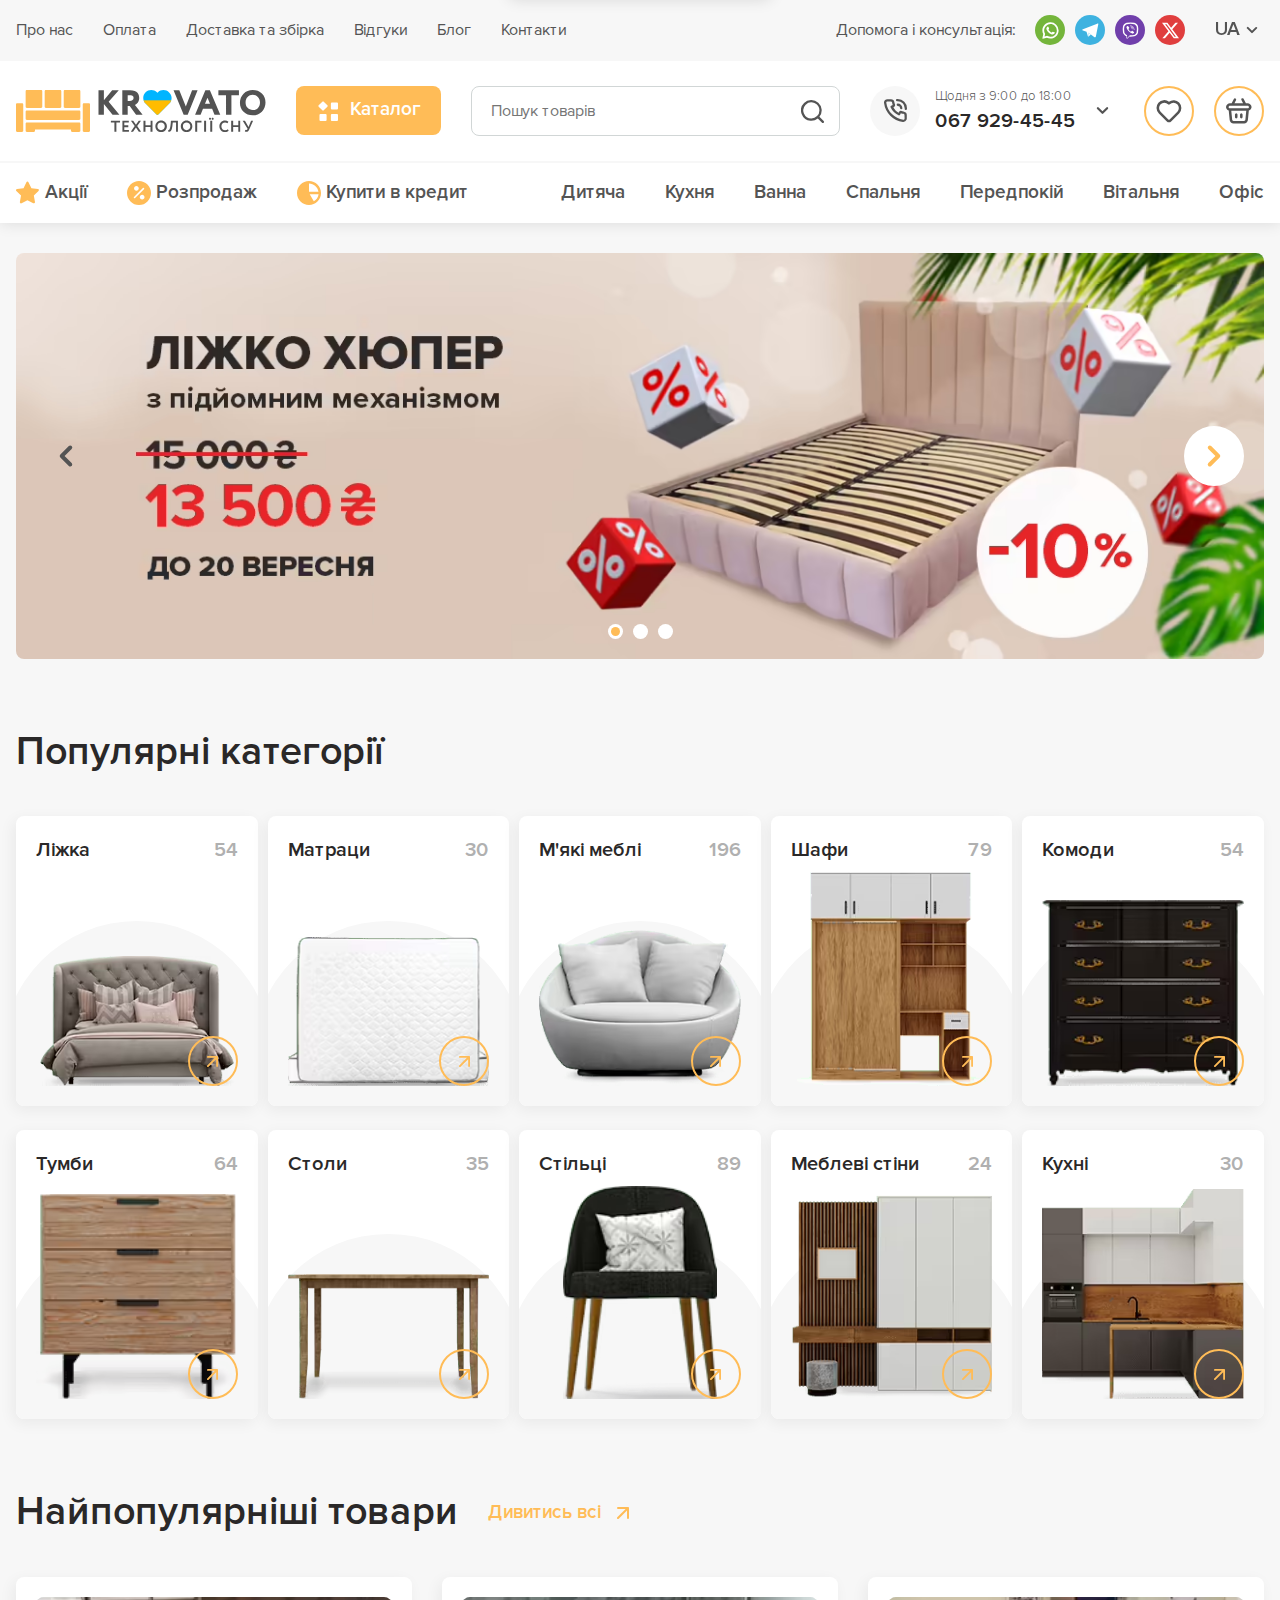
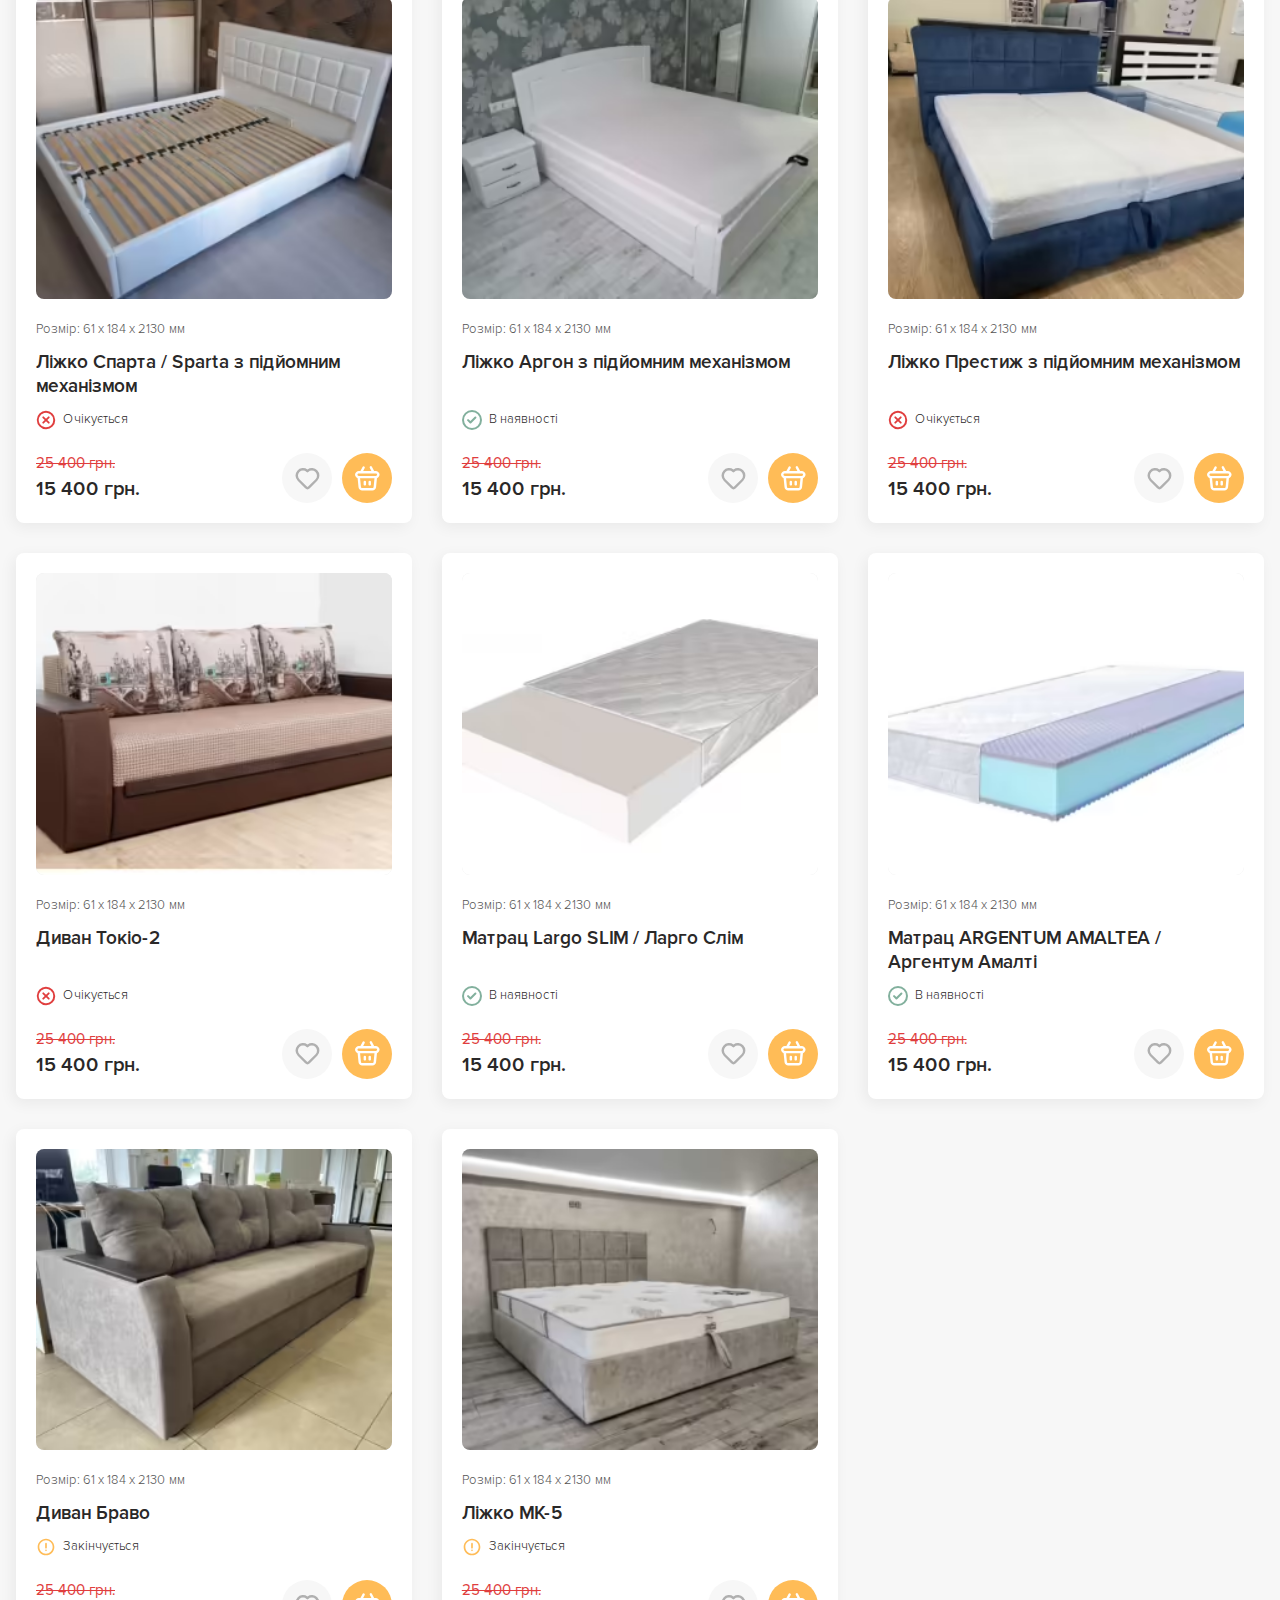
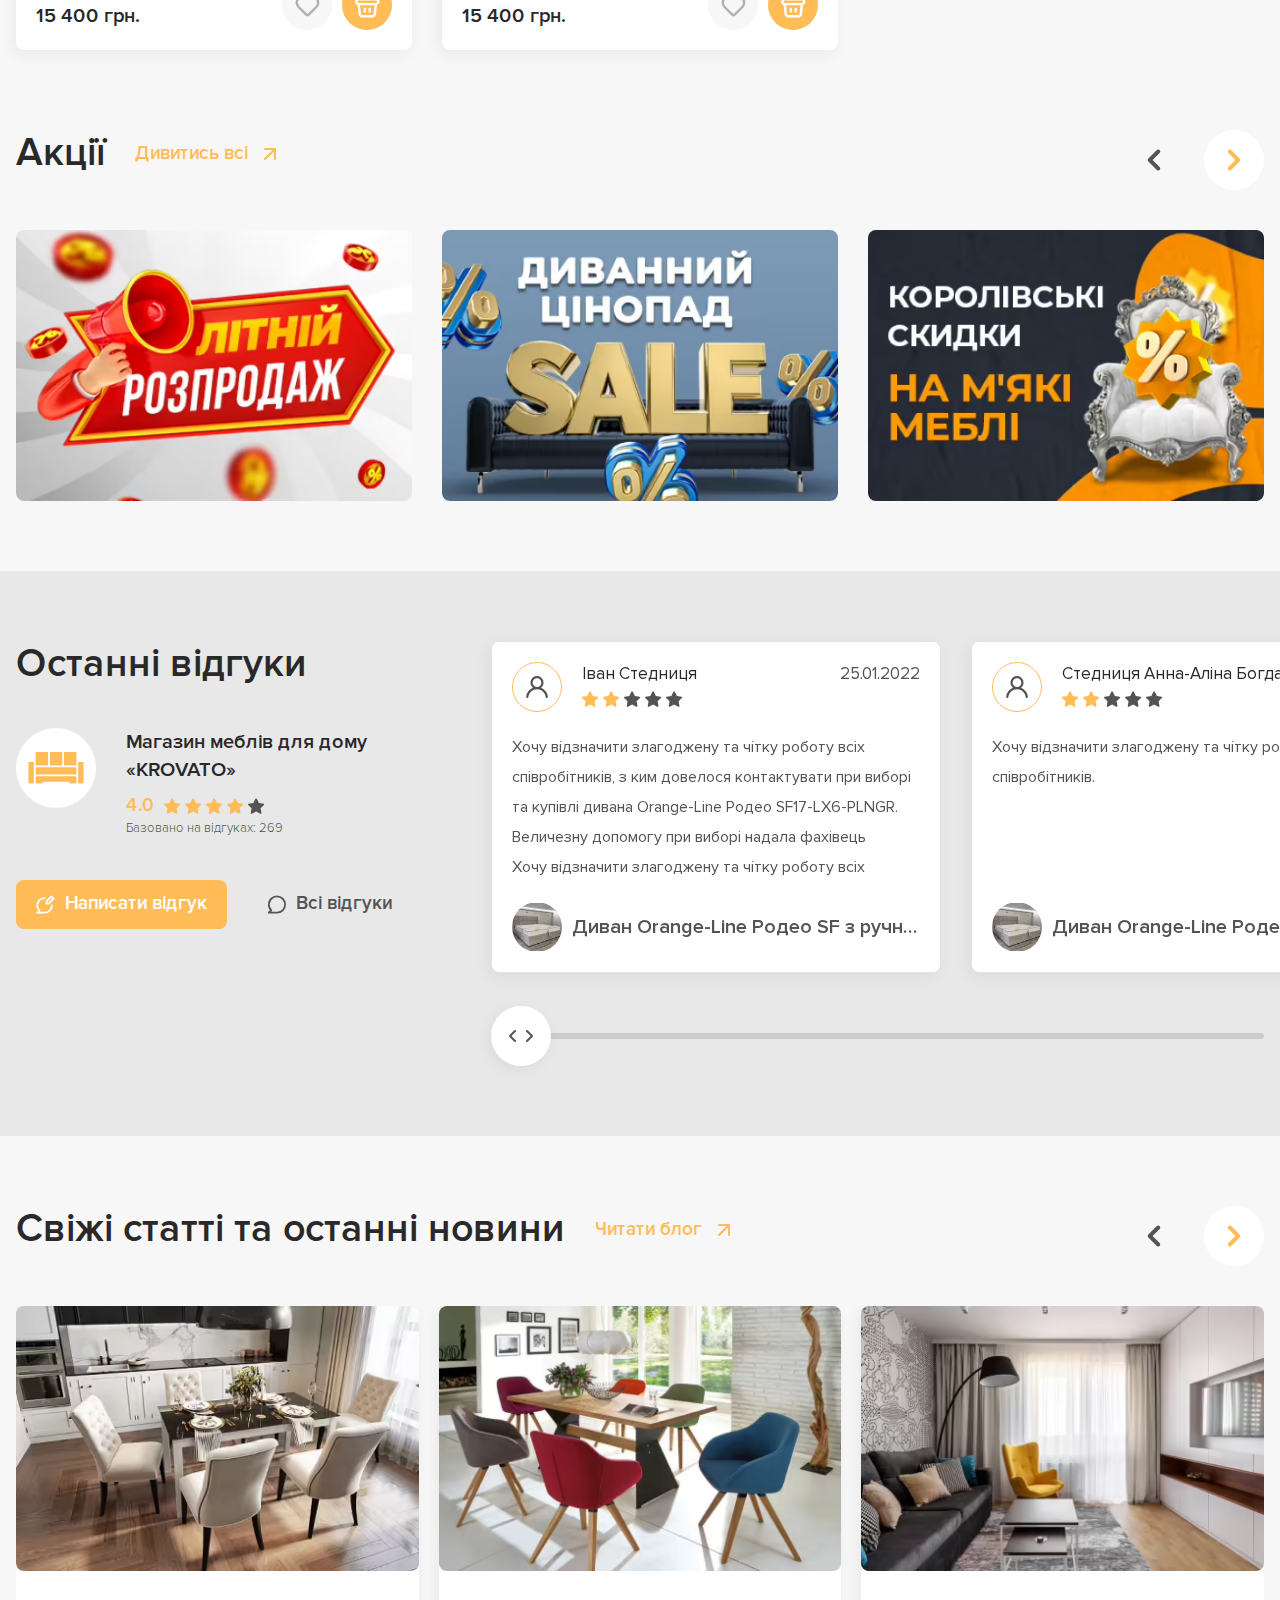
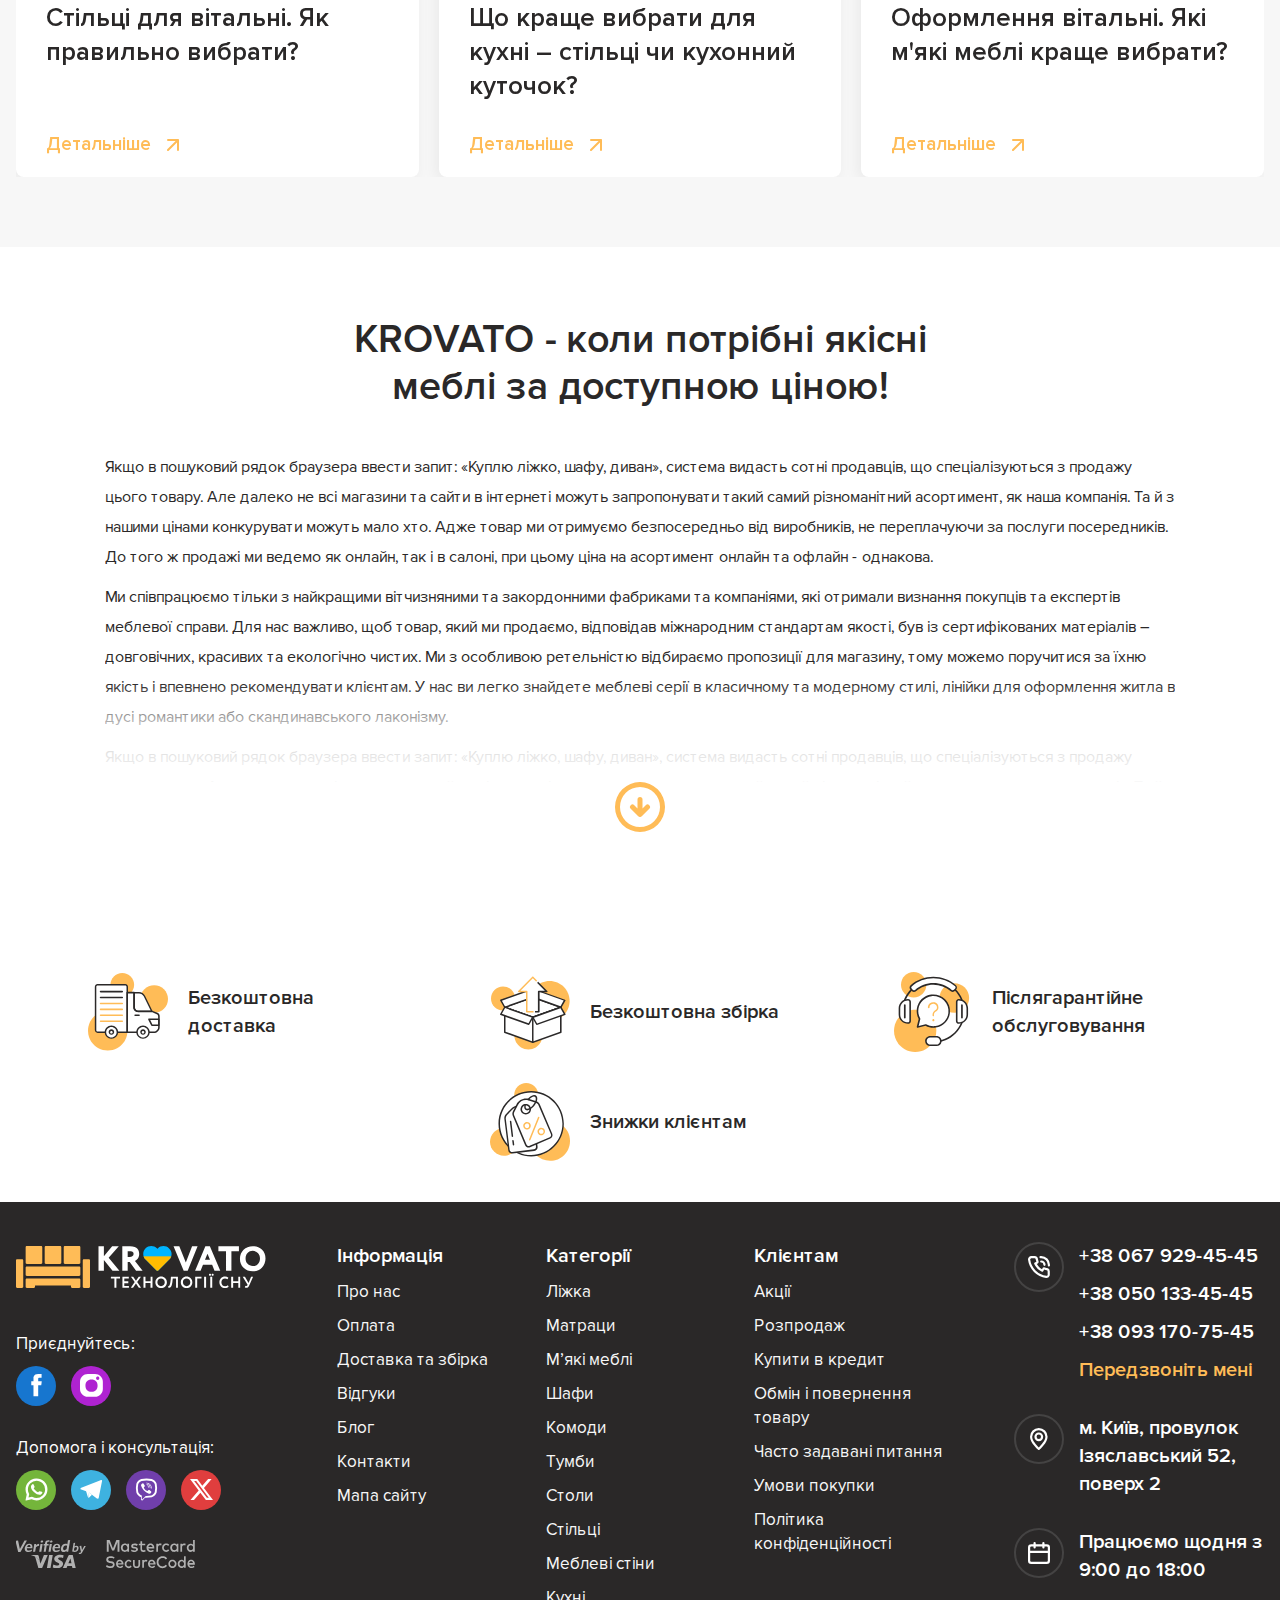
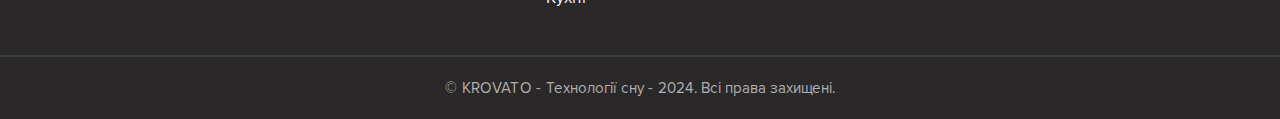
==== commit 763081e1: "finished" ====
--- a/index.html
+++ b/index.html
@@ -1,4 +1,41 @@
-<!DOCTYPE html><html lang="uk"><head><meta charset="UTF-8"><meta name="viewport" content="width=device-width, initial-scale=1.0"><meta name="theme-color" content="#ffbc57"><title>Krovato – технології сну</title><!-- Favicons--><link rel="apple-touch-icon" sizes="180x180" href="img/apple-touch-icon.png"><link rel="icon" type="image/png" sizes="32x32" href="img/favicon-32x32.png"><link rel="icon" type="image/png" sizes="16x16" href="img/favicon-16x16.png"><link rel="shortcut icon" href="img/favicon.ico"><!-- Styles--><link href="css/style.min.css?v=20240714183253" rel="stylesheet"><!-- Scripts--><script src="js/app.min.js?v=20240714183253" defer></script></head><body><!-- Content wrapper--><div class="wrapper"><!-- Header--><header class="wrapper__header header header--pos--sticky"><!-- Navigation--><div class="navigation-header"><div class="navigation-header__container" data-mover="#menu; beforeend; (width &lt; 62em);"><nav class="navigation-header__nav"><!-- List--><ul class="list-navigation-header"><li class="list-navigation-header__item"><a class="list-navigation-header__link" href="#">Про нас</a></li><li class="list-navigation-header__item"><a class="list-navigation-header__link" href="#">Оплата</a></li><li class="list-navigation-header__item"><a class="list-navigation-header__link" href="#">Доставка та збірка</a></li><li class="list-navigation-header__item"><a class="list-navigation-header__link" href="#">Відгуки</a></li><li class="list-navigation-header__item"><a class="list-navigation-header__link" href="#">Блог</a></li><li class="list-navigation-header__item"><a class="list-navigation-header__link" href="#">Контакти</a></li></ul></nav><div class="navigation-header__useful"><!-- Help   --><address class="navigation-header__help help-header"><p class="help-header__label">Допомога і консультація:</p><ul class="help-header__list"><li class="help-header__item"><a class="social-button social-button--bg--sushi" title="WhatsApp" href="#" target="_blank"><svg class="social-button__icon icon"><use xlink:href="img/icons/symbol-defs.svg#icon-whatsapp"></use></svg></a></li><li class="help-header__item"><a class="social-button social-button--bg--picton-blue" title="Telegram" href="#" target="_blank"><svg class="social-button__icon icon"><use xlink:href="img/icons/symbol-defs.svg#icon-telegram"></use></svg></a></li><li class="help-header__item"><a class="social-button social-button--bg--royal-purple" title="Viber" href="#" target="_blank"><svg class="social-button__icon icon"><use xlink:href="img/icons/symbol-defs.svg#icon-viber"></use></svg></a></li><li class="help-header__item"><a class="social-button social-button--bg--punch" title="Twitter-x" href="#" target="_blank"><svg class="social-button__icon icon"><use xlink:href="img/icons/symbol-defs.svg#icon-twitter-x"></use></svg></a></li></ul></address><!-- Lang--><div class="navigation-header__lang lang-header"><button class="lang-header__trigger" type="button" title="Language" aria-controls="lang-underlay"><span>UA</span><span class="lang-header__icons"><svg class="lang-header__icon icon"><use xlink:href="img/icons/symbol-defs.svg#icon-x"></use></svg><svg class="lang-header__icon icon"><use xlink:href="img/icons/symbol-defs.svg#icon-arrow"></use></svg></span></button><div class="lang-header__underlay" id="lang-underlay"><ul class="lang-header__list"><li class="lang-header__item"><a class="lang-header__link" href="#">EN</a></li><li class="lang-header__item"><a class="lang-header__link" href="#">PL</a></li><li class="lang-header__item"><a class="lang-header__link" href="#">DE</a></li><li class="lang-header__item"><a class="lang-header__link" href="#">FR</a></li><li class="lang-header__item"><a class="lang-header__link" href="#">IT</a></li></ul></div></div></div></div></div><!-- Main--><div class="main-header"><div class="main-header__container"><!-- Logo--><div class="main-header__logo"><img src="img/header/logo.svg" alt="Krovato – технології сну"></div><!-- Catalog--><div class="main-header__catalog catalog" data-mover=".main-header__container-mobile; beforeend; ( width &lt; 62em);"><button class="catalog__button switch" type="button"><div class="switch__icons"><svg class="icon"><use xlink:href="img/icons/symbol-defs.svg#icon-x-round-fill"></use></svg><svg class="icon"><use xlink:href="img/icons/symbol-defs.svg#icon-catalog"></use></svg></div>
+<!DOCTYPE html><html lang="uk"><head><meta charset="UTF-8"><meta name="viewport" content="width=device-width, initial-scale=1.0"><meta name="theme-color" content="#ffbc57"><title>Krovato – технології сну</title><!-- Favicons--><link rel="apple-touch-icon" sizes="180x180" href="img/apple-touch-icon.png"><link rel="icon" type="image/png" sizes="32x32" href="img/favicon-32x32.png"><link rel="icon" type="image/png" sizes="16x16" href="img/favicon-16x16.png"><link rel="shortcut icon" href="img/favicon.ico"><!-- Styles--><link href="css/style.min.css?v=20240804183355" rel="stylesheet"><!-- Scripts--><script>((g) => {
+  var h,
+    a,
+    k,
+    p = "The Google Maps JavaScript API",
+    c = "google",
+    l = "importLibrary",
+    q = "__ib__",
+    m = document,
+    b = window;
+  b = b[c] || (b[c] = {});
+  var d = b.maps || (b.maps = {}),
+    r = new Set(),
+    e = new URLSearchParams(),
+    u = () =>
+      h ||
+      (h = new Promise(async (f, n) => {
+        await (a = m.createElement("script"));
+        e.set("libraries", [...r] + "");
+        for (k in g)
+          e.set(
+            k.replace(/[A-Z]/g, (t) => "_" + t[0].toLowerCase()),
+            g[k],
+          );
+        e.set("callback", c + ".maps." + q);
+        a.src = `https://maps.${c}apis.com/maps/api/js?` + e;
+        d[q] = f;
+        a.onerror = () => (h = n(Error(p + " could not load.")));
+        a.nonce = m.querySelector("script[nonce]")?.nonce || "";
+        m.head.append(a);
+      }));
+  d[l] ? console.warn(p + " only loads once. Ignoring:", g) : (d[l] = (f, ...n) => r.add(f) && u().then(() => d[l](f, ...n)));
+})({
+  key: "AIzaSyBPNXTcUcJ8CVnjEp--CkVmt9hb3hbCpBE",
+  v: "weekly",
+  // Use the 'v' parameter to indicate the version to use (weekly, beta, alpha, etc.).
+  // Add other bootstrap parameters as needed, using camel case.
+});</script><script src="js/app.min.js?v=20240804183355" defer></script></head><body><!-- Content wrapper--><div class="wrapper"><!-- Skip to main--><a class="skip-link" href="#main" tabindex="0">До основного контенту</a><!-- Header--><header class="wrapper__header header header--pos--sticky"><!-- Navigation--><div class="navigation-header"><div class="navigation-header__container" data-mover="#menu; beforeend; (width &lt; 62em);"><nav class="navigation-header__nav"><!-- List--><ul class="list-navigation-header"><li class="list-navigation-header__item"><a class="list-navigation-header__link" href="/about.html">Про нас</a></li><li class="list-navigation-header__item"><a class="list-navigation-header__link" href="/payment.html">Оплата</a></li><li class="list-navigation-header__item"><a class="list-navigation-header__link" href="/delivery.html">Доставка та збірка</a></li><li class="list-navigation-header__item"><a class="list-navigation-header__link" href="/reviews.html">Відгуки</a></li><li class="list-navigation-header__item"><a class="list-navigation-header__link" href="/blog.html">Блог</a></li><li class="list-navigation-header__item"><a class="list-navigation-header__link" href="/contacts.html">Контакти</a></li></ul></nav><div class="navigation-header__useful"><!-- Help   --><address class="navigation-header__help help-header"><p class="help-header__label">Допомога і консультація:</p><ul class="help-header__list"><li class="help-header__item"><a class="social-button social-button--bg--sushi" title="WhatsApp" href="#" target="_blank"><svg class="social-button__icon icon"><use xlink:href="img/icons/symbol-defs.svg#icon-whatsapp"></use></svg></a></li><li class="help-header__item"><a class="social-button social-button--bg--picton-blue" title="Telegram" href="#" target="_blank"><svg class="social-button__icon icon"><use xlink:href="img/icons/symbol-defs.svg#icon-telegram"></use></svg></a></li><li class="help-header__item"><a class="social-button social-button--bg--royal-purple" title="Viber" href="#" target="_blank"><svg class="social-button__icon icon"><use xlink:href="img/icons/symbol-defs.svg#icon-viber"></use></svg></a></li><li class="help-header__item"><a class="social-button social-button--bg--punch" title="Twitter-x" href="#" target="_blank"><svg class="social-button__icon icon"><use xlink:href="img/icons/symbol-defs.svg#icon-twitter-x"></use></svg></a></li></ul></address><!-- Lang--><div class="navigation-header__lang lang-header"><button class="lang-header__trigger" type="button" title="Language" aria-controls="lang-underlay"><span>UA</span><span class="lang-header__icons"><svg class="lang-header__icon icon"><use xlink:href="img/icons/symbol-defs.svg#icon-x"></use></svg><svg class="lang-header__icon icon"><use xlink:href="img/icons/symbol-defs.svg#icon-arrow"></use></svg></span></button><div class="lang-header__underlay" id="lang-underlay"><ul class="lang-header__list"><li class="lang-header__item"><a class="lang-header__link" href="#">EN</a></li><li class="lang-header__item"><a class="lang-header__link" href="#">PL</a></li><li class="lang-header__item"><a class="lang-header__link" href="#">DE</a></li><li class="lang-header__item"><a class="lang-header__link" href="#">FR</a></li><li class="lang-header__item"><a class="lang-header__link" href="#">IT</a></li></ul></div></div></div></div></div><!-- Main--><div class="main-header"><div class="main-header__container"><!-- Logo--><div class="main-header__logo"><img src="img/header/logo.svg" alt="Krovato – технології сну"></div><!-- Catalog--><div class="main-header__catalog catalog" data-mover=".main-header__container-mobile; beforeend; ( width &lt; 62em);"><button class="catalog__button switch" type="button"><span class="switch__icons"><svg class="icon"><use xlink:href="img/icons/symbol-defs.svg#icon-x-round-fill"></use></svg><svg class="icon"><use xlink:href="img/icons/symbol-defs.svg#icon-catalog"></use></svg></span>
 Каталог</button><!-- Menu--><div class="catalog__menu menu-catalog" data-catalog="single"><div class="menu-catalog__column"><ul class="menu-catalog__list"><!-- Beds--><li class="menu-catalog__item" data-catalog-panel><div class="menu-catalog__control"><a class="menu-catalog__link" href="#"><img class="menu-catalog__img" src="img/header/catalog/beds.svg" alt="">
 Ліжка</a><button class="menu-catalog__button button-menu-catalog" id="menu-trigger-one" type="button" data-catalog-trigger aria-controls="submenu-one"><span class="button-menu-catalog__wrapper"><svg class="button-menu-catalog__icon icon"><use xlink:href="img/icons/symbol-defs.svg#icon-arrow"></use></svg></span></button></div><div class="menu-catalog__submenu-catalog submenu-catalog" id="submenu-one" aria-labelledby="menu-trigger-one" role="region"><div class="submenu-catalog__gasket"><div class="submenu-catalog__content"><ul class="submenu-catalog__list"><li class="submenu-catalog__item"><a class="submenu-catalog__link" href="#">Ліжка від Krovato</a></li><li class="submenu-catalog__item"><a class="submenu-catalog__link" href="#">Ліжка з підіймальним механізмом</a></li><li class="submenu-catalog__item"><a class="submenu-catalog__link" href="#">Ліжка Акції</a></li><li class="submenu-catalog__item"><a class="submenu-catalog__link" href="#">Ліжка з м'яким узголів'ям</a></li><li class="submenu-catalog__item"><a class="submenu-catalog__link" href="#">Дерев'яні ліжка</a></li><li class="submenu-catalog__item"><a class="submenu-catalog__link" href="#">Дитячі ліжка</a></li><li class="submenu-catalog__item"><a class="submenu-catalog__link" href="#">Двоспальні ліжка</a></li><li class="submenu-catalog__item"><a class="submenu-catalog__link" href="#">Односпальні ліжка</a></li><li class="submenu-catalog__item"><a class="submenu-catalog__link" href="#">Металеві ліжка</a></li><li class="submenu-catalog__item"><a class="submenu-catalog__link" href="#">Ліжка з вбудованим матрацом</a></li><li class="submenu-catalog__item"><a class="submenu-catalog__link" href="#">Дивани-ліжка</a></li><li class="submenu-catalog__item"><a class="submenu-catalog__link" href="#">Ліжка подіуми</a></li></ul></div></div></div></li><!-- Mattresses--><li class="menu-catalog__item" data-catalog-panel><div class="menu-catalog__control"><a class="menu-catalog__link" href="#"><img class="menu-catalog__img" src="img/header/catalog/mattresses.svg" alt="">
 Матраци</a><button class="menu-catalog__button button-menu-catalog" id="menu-trigger-two" type="button" data-catalog-trigger aria-controls="submenu-two"><span class="button-menu-catalog__wrapper"><svg class="button-menu-catalog__icon icon"><use xlink:href="img/icons/symbol-defs.svg#icon-arrow"></use></svg></span></button></div><div class="menu-catalog__submenu-catalog submenu-catalog" id="submenu-two" aria-labelledby="menu-trigger-two" role="region"><div class="submenu-catalog__gasket"><div class="submenu-catalog__content"><ul class="submenu-catalog__list"><li class="submenu-catalog__item"><a class="submenu-catalog__link" href="#">Односпальні матраци</a></li><li class="submenu-catalog__item"><a class="submenu-catalog__link" href="#">Двоспальні матраци</a></li><li class="submenu-catalog__item"><a class="submenu-catalog__link" href="#">Пружинний блок Bonnel</a></li><li class="submenu-catalog__item"><a class="submenu-catalog__link" href="#">Пружинний блок Pocket Spring</a></li><li class="submenu-catalog__item"><a class="submenu-catalog__link" href="#">Безпружинні матраци</a></li><li class="submenu-catalog__item"><a class="submenu-catalog__link" href="#">Матраци з ефектом Зима-Літо</a></li><li class="submenu-catalog__item"><a class="submenu-catalog__link" href="#">Футони</a></li><li class="submenu-catalog__item"><a class="submenu-catalog__link" href="#">Дитячі матраци</a></li><li class="submenu-catalog__item"><a class="submenu-catalog__link" href="#">Матраци Економ</a></li></ul></div></div></div></li><!-- Upholstered Furniture--><li class="menu-catalog__item" data-catalog-panel><div class="menu-catalog__control"><a class="menu-catalog__link" href="#"><img class="menu-catalog__img" src="img/header/catalog/upholstered-furniture.svg" alt="">
@@ -10,19 +47,19 @@
 Стільці</a><button class="menu-catalog__button button-menu-catalog" id="menu-trigger-eight" type="button" data-catalog-trigger aria-controls="submenu-eight"><span class="button-menu-catalog__wrapper"><svg class="button-menu-catalog__icon icon"><use xlink:href="img/icons/symbol-defs.svg#icon-arrow"></use></svg></span></button></div><div class="menu-catalog__submenu-catalog submenu-catalog" id="submenu-eight" aria-labelledby="menu-trigger-eight" role="region"><div class="submenu-catalog__gasket"><div class="submenu-catalog__content"><ul class="submenu-catalog__list"><li class="submenu-catalog__item"><a class="submenu-catalog__link" href="#">Односпальні матраци</a></li><li class="submenu-catalog__item"><a class="submenu-catalog__link" href="#">Двоспальні матраци</a></li><li class="submenu-catalog__item"><a class="submenu-catalog__link" href="#">Пружинний блок Bonnel</a></li><li class="submenu-catalog__item"><a class="submenu-catalog__link" href="#">Пружинний блок Pocket Spring</a></li><li class="submenu-catalog__item"><a class="submenu-catalog__link" href="#">Безпружинні матраци</a></li><li class="submenu-catalog__item"><a class="submenu-catalog__link" href="#">Матраци з ефектом Зима-Літо</a></li><li class="submenu-catalog__item"><a class="submenu-catalog__link" href="#">Футони</a></li><li class="submenu-catalog__item"><a class="submenu-catalog__link" href="#">Дитячі матраци</a></li><li class="submenu-catalog__item"><a class="submenu-catalog__link" href="#">Матраци Економ</a></li></ul></div></div></div></li><!-- Furniture Walls--><li class="menu-catalog__item" data-catalog-panel><div class="menu-catalog__control"><a class="menu-catalog__link" href="#"><img class="menu-catalog__img" src="img/header/catalog/furniture-walls.svg" alt="">
 Меблеві стіни</a><button class="menu-catalog__button button-menu-catalog" id="menu-trigger-nine" type="button" data-catalog-trigger aria-controls="submenu-nine"><span class="button-menu-catalog__wrapper"><svg class="button-menu-catalog__icon icon"><use xlink:href="img/icons/symbol-defs.svg#icon-arrow"></use></svg></span></button></div><div class="menu-catalog__submenu-catalog submenu-catalog" id="submenu-nine" aria-labelledby="menu-trigger-nine" role="region"><div class="submenu-catalog__gasket"><div class="submenu-catalog__content"><ul class="submenu-catalog__list"><li class="submenu-catalog__item"><a class="submenu-catalog__link" href="#">Односпальні матраци</a></li><li class="submenu-catalog__item"><a class="submenu-catalog__link" href="#">Двоспальні матраци</a></li><li class="submenu-catalog__item"><a class="submenu-catalog__link" href="#">Пружинний блок Bonnel</a></li><li class="submenu-catalog__item"><a class="submenu-catalog__link" href="#">Пружинний блок Pocket Spring</a></li><li class="submenu-catalog__item"><a class="submenu-catalog__link" href="#">Безпружинні матраци</a></li><li class="submenu-catalog__item"><a class="submenu-catalog__link" href="#">Матраци з ефектом Зима-Літо</a></li><li class="submenu-catalog__item"><a class="submenu-catalog__link" href="#">Футони</a></li><li class="submenu-catalog__item"><a class="submenu-catalog__link" href="#">Дитячі матраци</a></li><li class="submenu-catalog__item"><a class="submenu-catalog__link" href="#">Матраци Економ</a></li></ul></div></div></div></li><!-- Kitchens--><li class="menu-catalog__item" data-catalog-panel><div class="menu-catalog__control"><a class="menu-catalog__link" href="#"><img class="menu-catalog__img" src="img/header/catalog/kitchens.svg" alt="">
 Кухні</a><button class="menu-catalog__button button-menu-catalog" id="menu-trigger-ten" type="button" data-catalog-trigger aria-controls="submenu-ten"><span class="button-menu-catalog__wrapper"><svg class="button-menu-catalog__icon icon"><use xlink:href="img/icons/symbol-defs.svg#icon-arrow"></use></svg></span></button></div><div class="menu-catalog__submenu-catalog submenu-catalog" id="submenu-ten" aria-labelledby="menu-trigger-ten" role="region"><div class="submenu-catalog__gasket"><div class="submenu-catalog__content"><ul class="submenu-catalog__list"><li class="submenu-catalog__item"><a class="submenu-catalog__link" href="#">Односпальні матраци</a></li><li class="submenu-catalog__item"><a class="submenu-catalog__link" href="#">Двоспальні матраци</a></li><li class="submenu-catalog__item"><a class="submenu-catalog__link" href="#">Пружинний блок Bonnel</a></li><li class="submenu-catalog__item"><a class="submenu-catalog__link" href="#">Пружинний блок Pocket Spring</a></li><li class="submenu-catalog__item"><a class="submenu-catalog__link" href="#">Безпружинні матраци</a></li><li class="submenu-catalog__item"><a class="submenu-catalog__link" href="#">Матраци з ефектом Зима-Літо</a></li><li class="submenu-catalog__item"><a class="submenu-catalog__link" href="#">Футони</a></li><li class="submenu-catalog__item"><a class="submenu-catalog__link" href="#">Дитячі матраци</a></li><li class="submenu-catalog__item"><a class="submenu-catalog__link" href="#">Матраци Економ</a></li></ul></div></div></div></li></ul></div></div></div><!-- Search--><div class="main-header__search search-header" data-mover=".main-header__container-mobile; beforeend; (width &lt; 62em);"><button class="search-header__trigger button-header" type="button" title="Пошук"><svg class="button-header__close icon"><use xlink:href="img/icons/symbol-defs.svg#icon-x"></use></svg><svg class="button-header__open icon"><use xlink:href="img/icons/symbol-defs.svg#icon-search"> </use></svg></button><form class="search-header__form" action="#"><input class="search-header__input field" id="search-header" type="search" name="search" required minlength="3" placeholder="Пошук товарів"><button class="search-header__submit" title="Шукати"><svg class="search-header__icon icon"><use xlink:href="img/icons/symbol-defs.svg#icon-search"></use></svg></button></form></div><!-- Phone--><address class="main-header__phone phone-header"><div class="phone-header__main"><button class="phone-header__button" type="button" title="Розгорнути телефони"><svg class="icon"><use xlink:href="img/icons/symbol-defs.svg#icon-x"></use></svg><svg class="icon"><use xlink:href="img/icons/symbol-defs.svg#icon-phone"></use></svg></button><div class="phone-header__info" data-mover=".phone-header__underlay; afterbegin; (width &lt; 38.75em)"><p class="phone-header__schedule">Щодня з 9:00 до 18:00</p><a class="phone-header__link" href="tel:0679294545">067 929-45-45</a></div><button class="phone-header__trigger" type="button" title="Розгорнути телефони"><svg class="phone-header__icon icon"><use xlink:href="img/icons/symbol-defs.svg#icon-x"></use></svg><svg class="phone-header__icon icon"><use xlink:href="img/icons/symbol-defs.svg#icon-arrow"></use></svg></button></div><div class="phone-header__underlay"><ul class="phone-header__list"><li class="phone-header__item"><a class="phone-header__link" href="tel:0501334545">050 133-45-45</a></li><li class="phone-header__item"><a class="phone-header__link" href="tel:0931707545">093 170-75-45</a></li><li class="phone-header__item"><button class="phone-header__callback" type="button">Передзвоніть мені</button></li></ul></div></address><!-- Burger--><button class="main-header__burger burger" aria-controls="menu" title="Навігаційне меню"><span class="burger__icon"><span class="burger__line"></span></span></button><!-- Menu--><div class="main-header__menu menu" id="menu"></div><!-- Actions--><div class="main-header__actions" data-mover=".main-header__container-mobile; beforeend; (width &lt; 62em);"><button class="button-header" type="button" title="Улюблені"><svg class="button-header__close icon"><use xlink:href="img/icons/symbol-defs.svg#icon-x"></use></svg><svg class="button-header__open icon"><use xlink:href="img/icons/symbol-defs.svg#icon-heart"> </use></svg></button><button class="button-header" type="button" title="Кошик" data-cart-header><svg class="button-header__close icon"><use xlink:href="img/icons/symbol-defs.svg#icon-x"></use></svg><svg class="button-header__open icon"><use xlink:href="img/icons/symbol-defs.svg#icon-cart"> </use></svg></button><div class="main-header__cart cart-header"><!-- Header--><div class="cart-header__header"><p class="cart-header__title">Ваш кошик <span>4</span></p><button class="cart-header__close" type="button"><svg class="icon"><use xlink:href="img/icons/symbol-defs.svg#icon-x"></use></svg></button></div><!-- Body--><div class="cart-header__body"><article class="item-cart"><div class="item-cart__description"><h2 class="item-cart__title"><a class="item-cart__link" href="#">Ліжко Спарта / Sparta з підйомним механізмом</a></h2><p class="item-cart__sizes">Розмір: 61 x 184 x 2130 мм</p><p class="item-cart__availability"><svg class="item-cart__icon item-cart__icon--color--acapulco icon"><use xlink:href="img/icons/symbol-defs.svg#icon-available"></use></svg>
-В наявності</p></div><a class="item-cart__frame" href="#"><picture class="item-cart__picture"><source srcset="img/products/sparta.avif" type="image/avif"/><source srcset="img/products/sparta.webp" type="image/webp"/><img src="img/products/sparta.jpg" alt="Ліжко Sparta з дерев'яним скелетом."/></picture></a><div class="item-cart__prices"><p class="item-cart__price">15 400 грн.</p><s class="item-cart__old-price">25 400 грн.</s></div><div class="item-cart__calc calc"><button class="calc__decrease" type="button">-</button><input class="calc__quantity" inputmode="numeric" value="1" min="1"/><button class="calc__increase" type="button">+</button></div><button class="item-cart__close close-cart" type="button"><div class="close-cart__inner"><svg class="close-cart__icon icon"><use xlink:href="img/icons/symbol-defs.svg#icon-x"></use></svg></div></button></article><article class="item-cart"><div class="item-cart__description"><h2 class="item-cart__title"><a class="item-cart__link" href="#">Матрац ARGENTUM AMALTEA / Аргентум Амалті</a></h2><p class="item-cart__sizes">Розмір: 61 x 184 x 2130 мм</p><p class="item-cart__availability"><svg class="item-cart__icon item-cart__icon--color--acapulco icon"><use xlink:href="img/icons/symbol-defs.svg#icon-available"></use></svg>
-В наявності</p></div><a class="item-cart__frame" href="#"><picture class="item-cart__picture"><source srcset="img/products/sparta.avif" type="image/avif"/><source srcset="img/products/sparta.webp" type="image/webp"/><img src="img/products/sparta.jpg" alt="Ліжко Sparta з дерев'яним скелетом."/></picture></a><div class="item-cart__prices"><p class="item-cart__price">15 400 грн.</p><s class="item-cart__old-price">25 400 грн.</s></div><div class="item-cart__calc calc"><button class="calc__decrease" type="button">-</button><input class="calc__quantity" inputmode="numeric" value="1" min="1"/><button class="calc__increase" type="button">+</button></div><button class="item-cart__close close-cart" type="button"><div class="close-cart__inner"><svg class="close-cart__icon icon"><use xlink:href="img/icons/symbol-defs.svg#icon-x"></use></svg></div></button></article><article class="item-cart"><div class="item-cart__description"><h2 class="item-cart__title"><a class="item-cart__link" href="#">Матрац ARGENTUM AMALTEA / Аргентум Амалті</a></h2><p class="item-cart__sizes">Розмір: 61 x 184 x 2130 мм</p><p class="item-cart__availability"><svg class="item-cart__icon item-cart__icon--color--acapulco icon"><use xlink:href="img/icons/symbol-defs.svg#icon-available"></use></svg>
-В наявності</p></div><a class="item-cart__frame" href="#"><picture class="item-cart__picture"><source srcset="img/products/sparta.avif" type="image/avif"/><source srcset="img/products/sparta.webp" type="image/webp"/><img src="img/products/sparta.jpg" alt="Ліжко Sparta з дерев'яним скелетом."/></picture></a><div class="item-cart__prices"><p class="item-cart__price">15 400 грн.</p><s class="item-cart__old-price">25 400 грн.</s></div><div class="item-cart__calc calc"><button class="calc__decrease" type="button">-</button><input class="calc__quantity" inputmode="numeric" value="1" min="1"/><button class="calc__increase" type="button">+</button></div><button class="item-cart__close close-cart" type="button"><div class="close-cart__inner"><svg class="close-cart__icon icon"><use xlink:href="img/icons/symbol-defs.svg#icon-x"></use></svg></div></button></article></div><!-- Footer--><div class="cart-header__footer"><button class="cart-header__checkout button" type="button">ОФОРМИТИ ЗАМОВЛЕННЯ</button><button class="cart-header__resume button button--skeleton" type="button">Продовжити покупки</button></div></div></div></div><div class="main-header__container-mobile"></div></div><!-- Assortment--><div class="header__assortment assortment-header"><div class="assortment-header__container" data-mover="#menu; beforeend; (width &lt; 62em);"><ul class="assortment-header__list list-assortment-header"><li class="list-assortment-header__item"><a class="list-assortment-header__link" href="#"><svg class="list-assortment-header__icon icon"><use xlink:href="img/icons/symbol-defs.svg#icon-star"></use></svg>
+В наявності</p></div><a class="item-cart__frame" href="#"><picture class="item-cart__picture"><source srcset="img/products/sparta.avif" type="image/avif"/><source srcset="img/products/sparta.webp" type="image/webp"/><img src="img/products/sparta.jpg" alt="Ліжко Sparta з дерев'яним скелетом."/></picture></a><div class="item-cart__prices"><p class="item-cart__price">15 400 грн.</p><s class="item-cart__old-price">25 400 грн.</s></div><div class="item-cart__calc calc"><button class="calc__decrease" type="button">-</button><input class="calc__quantity" type="number" value="1" min="1"/><button class="calc__increase" type="button">+</button></div><button class="item-cart__close close-cart" type="button"><span class="close-cart__inner"><svg class="close-cart__icon icon"><use xlink:href="img/icons/symbol-defs.svg#icon-x"></use></svg></span></button></article><article class="item-cart"><div class="item-cart__description"><h2 class="item-cart__title"><a class="item-cart__link" href="#">Матрац ARGENTUM AMALTEA / Аргентум Амалті</a></h2><p class="item-cart__sizes">Розмір: 61 x 184 x 2130 мм</p><p class="item-cart__availability"><svg class="item-cart__icon item-cart__icon--color--acapulco icon"><use xlink:href="img/icons/symbol-defs.svg#icon-available"></use></svg>
+В наявності</p></div><a class="item-cart__frame" href="#"><picture class="item-cart__picture"><source srcset="img/products/sparta.avif" type="image/avif"/><source srcset="img/products/sparta.webp" type="image/webp"/><img src="img/products/sparta.jpg" alt="Ліжко Sparta з дерев'яним скелетом."/></picture></a><div class="item-cart__prices"><p class="item-cart__price">15 400 грн.</p><s class="item-cart__old-price">25 400 грн.</s></div><div class="item-cart__calc calc"><button class="calc__decrease" type="button">-</button><input class="calc__quantity" type="number" value="1" min="1"/><button class="calc__increase" type="button">+</button></div><button class="item-cart__close close-cart" type="button"><span class="close-cart__inner"><svg class="close-cart__icon icon"><use xlink:href="img/icons/symbol-defs.svg#icon-x"></use></svg></span></button></article><article class="item-cart"><div class="item-cart__description"><h2 class="item-cart__title"><a class="item-cart__link" href="#">Матрац ARGENTUM AMALTEA / Аргентум Амалті</a></h2><p class="item-cart__sizes">Розмір: 61 x 184 x 2130 мм</p><p class="item-cart__availability"><svg class="item-cart__icon item-cart__icon--color--acapulco icon"><use xlink:href="img/icons/symbol-defs.svg#icon-available"></use></svg>
+В наявності</p></div><a class="item-cart__frame" href="#"><picture class="item-cart__picture"><source srcset="img/products/sparta.avif" type="image/avif"/><source srcset="img/products/sparta.webp" type="image/webp"/><img src="img/products/sparta.jpg" alt="Ліжко Sparta з дерев'яним скелетом."/></picture></a><div class="item-cart__prices"><p class="item-cart__price">15 400 грн.</p><s class="item-cart__old-price">25 400 грн.</s></div><div class="item-cart__calc calc"><button class="calc__decrease" type="button">-</button><input class="calc__quantity" type="number" value="1" min="1"/><button class="calc__increase" type="button">+</button></div><button class="item-cart__close close-cart" type="button"><span class="close-cart__inner"><svg class="close-cart__icon icon"><use xlink:href="img/icons/symbol-defs.svg#icon-x"></use></svg></span></button></article></div><!-- Footer--><div class="cart-header__footer"><a class="cart-header__checkout button" href="/checkout.html">ОФОРМИТИ ЗАМОВЛЕННЯ</a><button class="cart-header__resume button button--skeleton" type="button">Продовжити покупки</button></div></div></div></div><div class="main-header__container-mobile"></div></div><!-- Assortment--><div class="header__assortment assortment-header"><div class="assortment-header__container" data-mover="#menu; beforeend; (width &lt; 62em);"><ul class="assortment-header__list list-assortment-header"><li class="list-assortment-header__item"><a class="list-assortment-header__link" href="#"><svg class="list-assortment-header__icon icon"><use xlink:href="img/icons/symbol-defs.svg#icon-star"></use></svg>
 Акції</a></li><li class="list-assortment-header__item"><a class="list-assortment-header__link" href="#"><svg class="list-assortment-header__icon icon"><use xlink:href="img/icons/symbol-defs.svg#icon-sale"></use></svg>
 Розпродаж</a></li><li class="list-assortment-header__item"><a class="list-assortment-header__link" href="#"><svg class="list-assortment-header__icon icon"><use xlink:href="img/icons/symbol-defs.svg#icon-credit"></use></svg>
-Купити в кредит</a></li></ul><ul class="assortment-header__list assortment-header__list--wide list-assortment-header"><li class="list-assortment-header__item"><a class="list-assortment-header__link" href="#">Дитяча</a></li><li class="list-assortment-header__item"><a class="list-assortment-header__link" href="#">Кухня</a></li><li class="list-assortment-header__item"><a class="list-assortment-header__link" href="#">Ванна</a></li><li class="list-assortment-header__item"><a class="list-assortment-header__link" href="#">Спальня</a></li><li class="list-assortment-header__item"><a class="list-assortment-header__link" href="#">Передпокій</a></li><li class="list-assortment-header__item"><a class="list-assortment-header__link" href="#">Вітальня</a></li><li class="list-assortment-header__item"><a class="list-assortment-header__link" href="#">Офіс</a></li></ul></div></div><!-- Overlay--><div class="header__overlay overlay" data-catalog-overlay></div></header><!-- Main--><main class="wrapper__main main"><!-- Hero--><div class="main__hero hero"><div class="hero__container"><div class="hero__slider slider-hero"><!-- Swiper--><div class="slider-hero__swiper swiper"><div class="slider-hero__wrapper swiper-wrapper"><a class="slider-hero__slide swiper-slide" href="#"><picture><source srcset="img/home/hero/slide-1-mobile.avif" type="image/avif" media="(width &lt; 36em)"><source srcset="img/home/hero/slide-1-mobile.webp" type="image/webp" media="(width &lt; 36em)"><source srcset="img/home/hero/slide-1-mobile.jpg" type="image/jpeg" media="(width &lt; 36em)"><source srcset="img/home/hero/slide-1.avif" type="image/avif"><source srcset="img/home/hero/slide-1.webp" type="image/webp"><img src="img/home/hero/slide-1.jpg" alt="Ліжко Х'юпер з підйомним механізмом. Ціна - 13500 грн. до 20-го вересня."></picture></a><a class="slider-hero__slide swiper-slide" href="#"><picture><source srcset="img/home/hero/slide-1-mobile.avif" type="image/avif" media="(width &lt; 36em)"><source srcset="img/home/hero/slide-1-mobile.webp" type="image/webp" media="(width &lt; 36em)"><source srcset="img/home/hero/slide-1-mobile.jpg" type="image/jpeg" media="(width &lt; 36em)"><source srcset="img/home/hero/slide-1.avif" type="image/avif"><source srcset="img/home/hero/slide-1.webp" type="image/webp"><img src="img/home/hero/slide-1.jpg" alt="Ліжко Х'юпер з підйомним механізмом. Ціна - 13500 грн. до 20-го вересня."></picture></a><a class="slider-hero__slide swiper-slide" href="#"><picture><source srcset="img/home/hero/slide-1-mobile.avif" type="image/avif" media="(width &lt; 36em)"><source srcset="img/home/hero/slide-1-mobile.webp" type="image/webp" media="(width &lt; 36em)"><source srcset="img/home/hero/slide-1-mobile.jpg" type="image/jpeg" media="(width &lt; 36em)"><source srcset="img/home/hero/slide-1.avif" type="image/avif"><source srcset="img/home/hero/slide-1.webp" type="image/webp"><img src="img/home/hero/slide-1.jpg" alt="Ліжко Х'юпер з підйомним механізмом. Ціна - 13500 грн. до 20-го вересня."></picture></a></div></div><!-- Navigation--><div class="slider-hero__navigation"><button class="slider-hero__button button-slider button-slider--prev" type="button"><svg class="icon"><use xlink:href="img/icons/symbol-defs.svg#icon-arrow"></use></svg></button><button class="slider-hero__button button-slider button-slider--next" type="button"><svg class="icon"><use xlink:href="img/icons/symbol-defs.svg#icon-arrow"></use></svg></button></div><!-- Pagination--><div class="slider-hero__pagination swiper-pagination"></div></div></div></div><!-- Categories--><section class="main__categories categories"><div class="categories__container"><div class="categories__heading heading"><h2 class="heading__title">Популярні категорії</h2></div><div class="categories__layout"><article class="item-categories"><a class="item-categories__link" href="#"><div class="item-categories__header"><h3 class="item-categories__title">Ліжка</h3><div class="item-categories__number">54</div></div><picture class="item-categories__picture"><source srcset="img/home/categories/beds.avif" type="image/avif"/><source srcset="img/home/categories/beds.webp" type="image/webp"/><img src="img/home/categories/beds.png" alt="Королівське зелене ліжко"/></picture><div class="item-categories__arrow"><svg class="icon"><use xlink:href="img/icons/symbol-defs.svg#icon-arrow-side"></use></svg></div></a></article><article class="item-categories"><a class="item-categories__link" href="#"><div class="item-categories__header"><h3 class="item-categories__title">Матраци</h3><div class="item-categories__number">30</div></div><picture class="item-categories__picture"><source srcset="img/home/categories/mattresses.avif" type="image/avif"/><source srcset="img/home/categories/mattresses.webp" type="image/webp"/><img src="img/home/categories/mattresses.png" alt="Білий компактний матрац"/></picture><div class="item-categories__arrow"><svg class="icon"><use xlink:href="img/icons/symbol-defs.svg#icon-arrow-side"></use></svg></div></a></article><article class="item-categories"><a class="item-categories__link" href="#"><div class="item-categories__header"><h3 class="item-categories__title">М'які меблі</h3><div class="item-categories__number">196</div></div><picture class="item-categories__picture"><source srcset="img/home/categories/upholstered-furniture.avif" type="image/avif"/><source srcset="img/home/categories/upholstered-furniture.webp" type="image/webp"/><img src="img/home/categories/upholstered-furniture.png" alt="Сірий круглий диван"/></picture><div class="item-categories__arrow"><svg class="icon"><use xlink:href="img/icons/symbol-defs.svg#icon-arrow-side"></use></svg></div></a></article><article class="item-categories"><a class="item-categories__link" href="#"><div class="item-categories__header"><h3 class="item-categories__title">Шафи</h3><div class="item-categories__number">79</div></div><picture class="item-categories__picture"><source srcset="img/home/categories/wardrobes.avif" type="image/avif"/><source srcset="img/home/categories/wardrobes.webp" type="image/webp"/><img src="img/home/categories/wardrobes.png" alt="Простора шафа"/></picture><div class="item-categories__arrow"><svg class="icon"><use xlink:href="img/icons/symbol-defs.svg#icon-arrow-side"></use></svg></div></a></article><article class="item-categories"><a class="item-categories__link" href="#"><div class="item-categories__header"><h3 class="item-categories__title">Комоди</h3><div class="item-categories__number">54</div></div><picture class="item-categories__picture"><source srcset="img/home/categories/chests-of-drawers.avif" type="image/avif"/><source srcset="img/home/categories/chests-of-drawers.webp" type="image/webp"/><img src="img/home/categories/chests-of-drawers.png" alt="Темний комод"/></picture><div class="item-categories__arrow"><svg class="icon"><use xlink:href="img/icons/symbol-defs.svg#icon-arrow-side"></use></svg></div></a></article><article class="item-categories"><a class="item-categories__link" href="#"><div class="item-categories__header"><h3 class="item-categories__title">Тумби</h3><div class="item-categories__number">64</div></div><picture class="item-categories__picture"><source srcset="img/home/categories/bedside-tables.avif" type="image/avif"/><source srcset="img/home/categories/bedside-tables.webp" type="image/webp"/><img src="img/home/categories/bedside-tables.png" alt="Коричнева мінімалістична тумба"/></picture><div class="item-categories__arrow"><svg class="icon"><use xlink:href="img/icons/symbol-defs.svg#icon-arrow-side"></use></svg></div></a></article><article class="item-categories"><a class="item-categories__link" href="#"><div class="item-categories__header"><h3 class="item-categories__title">Столи</h3><div class="item-categories__number">35</div></div><picture class="item-categories__picture"><source srcset="img/home/categories/tables.avif" type="image/avif"/><source srcset="img/home/categories/tables.webp" type="image/webp"/><img src="img/home/categories/tables.png" alt="Дерев'яний стіл"/></picture><div class="item-categories__arrow"><svg class="icon"><use xlink:href="img/icons/symbol-defs.svg#icon-arrow-side"></use></svg></div></a></article><article class="item-categories"><a class="item-categories__link" href="#"><div class="item-categories__header"><h3 class="item-categories__title">Стільці</h3><div class="item-categories__number">89</div></div><picture class="item-categories__picture"><source srcset="img/home/categories/chairs.avif" type="image/avif"/><source srcset="img/home/categories/chairs.webp" type="image/webp"/><img src="img/home/categories/chairs.png" alt="Мінімалістичний темний стілець"/></picture><div class="item-categories__arrow"><svg class="icon"><use xlink:href="img/icons/symbol-defs.svg#icon-arrow-side"></use></svg></div></a></article><article class="item-categories"><a class="item-categories__link" href="#"><div class="item-categories__header"><h3 class="item-categories__title">Меблеві стіни</h3><div class="item-categories__number">24</div></div><picture class="item-categories__picture"><source srcset="img/home/categories/furniture-walls.avif" type="image/avif"/><source srcset="img/home/categories/furniture-walls.webp" type="image/webp"/><img src="img/home/categories/furniture-walls.png" alt="Коричнево-біла меблева стіна"/></picture><div class="item-categories__arrow"><svg class="icon"><use xlink:href="img/icons/symbol-defs.svg#icon-arrow-side"></use></svg></div></a></article><article class="item-categories"><a class="item-categories__link" href="#"><div class="item-categories__header"><h3 class="item-categories__title">Кухні</h3><div class="item-categories__number">30</div></div><picture class="item-categories__picture"><source srcset="img/home/categories/kitchens.avif" type="image/avif"/><source srcset="img/home/categories/kitchens.webp" type="image/webp"/><img src="img/home/categories/kitchens.png" alt="Вбудована кухня"/></picture><div class="item-categories__arrow"><svg class="icon"><use xlink:href="img/icons/symbol-defs.svg#icon-arrow-side"></use></svg></div></a></article></div></div></section><!-- Popular--><section class="main__popular popular"><div class="popular__container"><div class="popular__heading heading"><h2 class="heading__title">Найпопулярніші товари</h2><a class="heading__link link" href="#">Дивитись всі<svg class="link__icon icon"><use xlink:href="img/icons/symbol-defs.svg#icon-arrow-side"></use></svg></a></div><div class="popular__layout"><article class="item-product"><h3 class="item-product__title"><a class="item-product__link" href="#">Ліжко Спарта / Sparta з підйомним механізмом</a></h3><p class="item-product__sizes">Розмір: 61 x 184 x 2130 мм</p><p class="item-product__availability"><svg class="item-product__icon item-product__icon--color--cinnabar icon"><use xlink:href="img/icons/symbol-defs.svg#icon-x-round"></use></svg>
-Очікується</p><a class="item-product__frame" href="#"><picture class="item-product__picture"><source srcset="img/products/sparta.avif" type="image/avif"/><source srcset="img/products/sparta.webp" type="image/webp"/><img src="img/products/sparta.jpg" alt="Білосніжне ліжко з дерев'яним скелетом Sparta"/></picture></a><!-- Footer--><div class="item-product__footer footer-item-product"><div class="footer-item-product__prices"><s class="footer-item-product__old-price">25 400 грн.</s><p class="footer-item-product__price">15 400 грн.</p></div><div class="footer-item-product__actions"><button class="footer-item-product__button footer-item-product__button--plain" type="button" title="Додати до улюбленого"><svg class="icon"><use xlink:href="img/icons/symbol-defs.svg#icon-heart"></use></svg></button><button class="footer-item-product__button" type="button" title="Додати в кошик"><svg class="icon"><use xlink:href="img/icons/symbol-defs.svg#icon-cart"></use></svg></button></div></div></article><article class="item-product"><h3 class="item-product__title"><a class="item-product__link" href="#">Ліжко Аргон з підйомним механізмом</a></h3><p class="item-product__sizes">Розмір: 61 x 184 x 2130 мм</p><p class="item-product__availability"><svg class="item-product__icon item-product__icon--color--acapulco icon"><use xlink:href="img/icons/symbol-defs.svg#icon-available"></use></svg>
-В наявності</p><a class="item-product__frame" href="#"><picture class="item-product__picture"><source srcset="img/products/argon.avif" type="image/avif"/><source srcset="img/products/argon.webp" type="image/webp"/><img src="img/products/argon.jpg" alt="Біле мінімалістичне ліжко Аргон"/></picture></a><!-- Footer--><div class="item-product__footer footer-item-product"><div class="footer-item-product__prices"><s class="footer-item-product__old-price">25 400 грн.</s><p class="footer-item-product__price">15 400 грн.</p></div><div class="footer-item-product__actions"><button class="footer-item-product__button footer-item-product__button--plain" type="button" title="Додати до улюбленого"><svg class="icon"><use xlink:href="img/icons/symbol-defs.svg#icon-heart"></use></svg></button><button class="footer-item-product__button" type="button" title="Додати в кошик"><svg class="icon"><use xlink:href="img/icons/symbol-defs.svg#icon-cart"></use></svg></button></div></div></article><article class="item-product"><h3 class="item-product__title"><a class="item-product__link" href="#">Ліжко Престиж з підйомним механізмом</a></h3><p class="item-product__sizes">Розмір: 61 x 184 x 2130 мм</p><p class="item-product__availability"><svg class="item-product__icon item-product__icon--color--cinnabar icon"><use xlink:href="img/icons/symbol-defs.svg#icon-x-round"></use></svg>
-Очікується</p><a class="item-product__frame" href="#"><picture class="item-product__picture"><source srcset="img/products/prestige.avif" type="image/avif"/><source srcset="img/products/prestige.webp" type="image/webp"/><img src="img/products/prestige.jpg" alt="Синє ліжко Престиж з білим матрацом"/></picture></a><!-- Footer--><div class="item-product__footer footer-item-product"><div class="footer-item-product__prices"><s class="footer-item-product__old-price">25 400 грн.</s><p class="footer-item-product__price">15 400 грн.</p></div><div class="footer-item-product__actions"><button class="footer-item-product__button footer-item-product__button--plain" type="button" title="Додати до улюбленого"><svg class="icon"><use xlink:href="img/icons/symbol-defs.svg#icon-heart"></use></svg></button><button class="footer-item-product__button" type="button" title="Додати в кошик"><svg class="icon"><use xlink:href="img/icons/symbol-defs.svg#icon-cart"></use></svg></button></div></div></article><article class="item-product"><h3 class="item-product__title"><a class="item-product__link" href="#">Диван Токіо-2</a></h3><p class="item-product__sizes">Розмір: 61 x 184 x 2130 мм</p><p class="item-product__availability"><svg class="item-product__icon item-product__icon--color--cinnabar icon"><use xlink:href="img/icons/symbol-defs.svg#icon-x-round"></use></svg>
-Очікується</p><a class="item-product__frame" href="#"><picture class="item-product__picture"><source srcset="img/products/tokio.avif" type="image/avif"/><source srcset="img/products/tokio.webp" type="image/webp"/><img src="img/products/tokio.jpg" alt="Охайний диван з тематичними подушками Токіо-2"/></picture></a><!-- Footer--><div class="item-product__footer footer-item-product"><div class="footer-item-product__prices"><s class="footer-item-product__old-price">25 400 грн.</s><p class="footer-item-product__price">15 400 грн.</p></div><div class="footer-item-product__actions"><button class="footer-item-product__button footer-item-product__button--plain" type="button" title="Додати до улюбленого"><svg class="icon"><use xlink:href="img/icons/symbol-defs.svg#icon-heart"></use></svg></button><button class="footer-item-product__button" type="button" title="Додати в кошик"><svg class="icon"><use xlink:href="img/icons/symbol-defs.svg#icon-cart"></use></svg></button></div></div></article><article class="item-product"><h3 class="item-product__title"><a class="item-product__link" href="#">Матрац Largo SLIM / Ларго Слім</a></h3><p class="item-product__sizes">Розмір: 61 x 184 x 2130 мм</p><p class="item-product__availability"><svg class="item-product__icon item-product__icon--color--acapulco icon"><use xlink:href="img/icons/symbol-defs.svg#icon-available"></use></svg>
-В наявності</p><a class="item-product__frame" href="#"><picture class="item-product__picture"><source srcset="img/products/largo-slim.avif" type="image/avif"/><source srcset="img/products/largo-slim.webp" type="image/webp"/><img src="img/products/largo-slim.jpg" alt="Білий матрац Ларго Слім"/></picture></a><!-- Footer--><div class="item-product__footer footer-item-product"><div class="footer-item-product__prices"><s class="footer-item-product__old-price">25 400 грн.</s><p class="footer-item-product__price">15 400 грн.</p></div><div class="footer-item-product__actions"><button class="footer-item-product__button footer-item-product__button--plain" type="button" title="Додати до улюбленого"><svg class="icon"><use xlink:href="img/icons/symbol-defs.svg#icon-heart"></use></svg></button><button class="footer-item-product__button" type="button" title="Додати в кошик"><svg class="icon"><use xlink:href="img/icons/symbol-defs.svg#icon-cart"></use></svg></button></div></div></article><article class="item-product"><h3 class="item-product__title"><a class="item-product__link" href="#">Матрац ARGENTUM AMALTEA / Аргентум Амалті</a></h3><p class="item-product__sizes">Розмір: 61 x 184 x 2130 мм</p><p class="item-product__availability"><svg class="item-product__icon item-product__icon--color--acapulco icon"><use xlink:href="img/icons/symbol-defs.svg#icon-available"></use></svg>
-В наявності</p><a class="item-product__frame" href="#"><picture class="item-product__picture"><source srcset="img/products/argentum-amaltea.avif" type="image/avif"/><source srcset="img/products/argentum-amaltea.webp" type="image/webp"/><img src="img/products/argentum-amaltea.jpg" alt="Білий матрац Аргентум Амалті"/></picture></a><!-- Footer--><div class="item-product__footer footer-item-product"><div class="footer-item-product__prices"><s class="footer-item-product__old-price">25 400 грн.</s><p class="footer-item-product__price">15 400 грн.</p></div><div class="footer-item-product__actions"><button class="footer-item-product__button footer-item-product__button--plain" type="button" title="Додати до улюбленого"><svg class="icon"><use xlink:href="img/icons/symbol-defs.svg#icon-heart"></use></svg></button><button class="footer-item-product__button" type="button" title="Додати в кошик"><svg class="icon"><use xlink:href="img/icons/symbol-defs.svg#icon-cart"></use></svg></button></div></div></article><article class="item-product"><h3 class="item-product__title"><a class="item-product__link" href="#">Диван Браво</a></h3><p class="item-product__sizes">Розмір: 61 x 184 x 2130 мм</p><p class="item-product__availability"><svg class="item-product__icon item-product__icon--color--texas-rose icon"><use xlink:href="img/icons/symbol-defs.svg#icon-info"></use></svg>
-Закінчується</p><a class="item-product__frame" href="#"><picture class="item-product__picture"><source srcset="img/products/bravo.avif" type="image/avif"/><source srcset="img/products/bravo.webp" type="image/webp"/><img src="img/products/bravo.jpg" alt="Сірий диван Браво"/></picture></a><!-- Footer--><div class="item-product__footer footer-item-product"><div class="footer-item-product__prices"><s class="footer-item-product__old-price">25 400 грн.</s><p class="footer-item-product__price">15 400 грн.</p></div><div class="footer-item-product__actions"><button class="footer-item-product__button footer-item-product__button--plain" type="button" title="Додати до улюбленого"><svg class="icon"><use xlink:href="img/icons/symbol-defs.svg#icon-heart"></use></svg></button><button class="footer-item-product__button" type="button" title="Додати в кошик"><svg class="icon"><use xlink:href="img/icons/symbol-defs.svg#icon-cart"></use></svg></button></div></div></article><article class="item-product"><h3 class="item-product__title"><a class="item-product__link" href="#">Ліжко МК-5</a></h3><p class="item-product__sizes">Розмір: 61 x 184 x 2130 мм</p><p class="item-product__availability"><svg class="item-product__icon item-product__icon--color--texas-rose icon"><use xlink:href="img/icons/symbol-defs.svg#icon-info"></use></svg>
-Закінчується</p><a class="item-product__frame" href="#"><picture class="item-product__picture"><source srcset="img/products/mk-5.avif" type="image/avif"/><source srcset="img/products/mk-5.webp" type="image/webp"/><img src="img/products/mk-5.jpg" alt="Сіре ліжко МК-5"/></picture></a><!-- Footer--><div class="item-product__footer footer-item-product"><div class="footer-item-product__prices"><s class="footer-item-product__old-price">25 400 грн.</s><p class="footer-item-product__price">15 400 грн.</p></div><div class="footer-item-product__actions"><button class="footer-item-product__button footer-item-product__button--plain" type="button" title="Додати до улюбленого"><svg class="icon"><use xlink:href="img/icons/symbol-defs.svg#icon-heart"></use></svg></button><button class="footer-item-product__button" type="button" title="Додати в кошик"><svg class="icon"><use xlink:href="img/icons/symbol-defs.svg#icon-cart"></use></svg></button></div></div></article></div></div></section><!-- Promo--><section class="main__promo promo"><div class="promo__container"><div class="promo__header"><div class="promo__heading heading"><h2 class="heading__title">Акції</h2><a class="heading__link link" href="#">Дивитись всі<svg class="link__icon icon"><use xlink:href="img/icons/symbol-defs.svg#icon-arrow-side"></use></svg></a></div><div class="promo__navigation"><button class="promo__button button-slider button-slider--prev" type="button"><svg class="icon"><use xlink:href="img/icons/symbol-defs.svg#icon-arrow"></use></svg></button><button class="promo__button button-slider button-slider--next" type="button"><svg class="icon"><use xlink:href="img/icons/symbol-defs.svg#icon-arrow"></use></svg></button></div></div><div class="promo__slider slider-promo"><!-- Swiper--><div class="slider-promo__swiper swiper"><div class="slider-promo__wrapper swiper-wrapper"><a class="slider-promo__slide swiper-slide" href="#"><picture><source srcset="img/home/promo/summer-sale.avif" type="image/avif"><source srcset="img/home/promo/summer-sale.webp" type="image/webp"><img src="img/home/promo/summer-sale.jpg" alt="Літній розпродаж!"></picture></a><a class="slider-promo__slide swiper-slide" href="#"><picture><source srcset="img/home/promo/coach-sale.avif" type="image/webp"><source srcset="img/home/promo/coach-sale.webp" type="image/webp"><img src="img/home/promo/coach-sale.jpg" alt="Диванний цінопад!"></picture></a><a class="slider-promo__slide swiper-slide" href="#"><picture><source srcset="img/home/promo/royal-sale.avif" type="image/webp"><source srcset="img/home/promo/royal-sale.webp" type="image/webp"><img src="img/home/promo/royal-sale.jpg" alt="Королівські знижки на м'які меблі!"></picture></a><a class="slider-promo__slide swiper-slide" href="#"><picture><source srcset="img/home/promo/final-sale.avif" type="image/webp"><source srcset="img/home/promo/final-sale.webp" type="image/webp"><img src="img/home/promo/final-sale.jpg" alt="Остаточний розпродаж!"></picture></a><a class="slider-promo__slide swiper-slide" href="#"><picture><source srcset="img/home/promo/total-sale.avif" type="image/webp"><source srcset="img/home/promo/total-sale.webp" type="image/webp"><img src="img/home/promo/total-sale.jpg" alt="Тотальний розпродаж!"></picture></a><a class="slider-promo__slide swiper-slide" href="#"><picture><source srcset="img/home/promo/season-sale.avif" type="image/webp"><source srcset="img/home/promo/season-sale.webp" type="image/webp"><img src="img/home/promo/season-sale.jpg" alt="Сезонний розпродаж!"></picture></a></div></div><!-- Pagination--><div class="slider-promo__pagination swiper-pagination"></div></div></div></section><!-- Recent reviews--><section class="main__recent-reviews recent-reviews"><div class="recent-reviews__content"><section class="recent-reviews__section"><!-- Heading--><div class="recent-reviews__heading heading"><h2 class="heading__title">Останні відгуки</h2></div><!-- Body--><div class="recent-reviews__shop shop"><div class="shop__sticker"><img src="img/icons/coach.svg" alt=""></div><div class="shop__read"><h3 class="shop__title">Магазин меблів для дому «KROVATO»</h3><!-- Rating--><div class="shop__rating rating"><div class="rating__show"><div class="rating__value">4.0</div><!-- Stars--><div class="rating__stars stars"><div class="stars__item"><svg class="icon"><use xlink:href="img/icons/symbol-defs.svg#icon-star"></use></svg></div><div class="stars__item"><svg class="icon"><use xlink:href="img/icons/symbol-defs.svg#icon-star"></use></svg></div><div class="stars__item"><svg class="icon"><use xlink:href="img/icons/symbol-defs.svg#icon-star"></use></svg></div><div class="stars__item stars__item--active"><svg class="icon"><use xlink:href="img/icons/symbol-defs.svg#icon-star"></use></svg></div><div class="stars__item"><svg class="icon"><use xlink:href="img/icons/symbol-defs.svg#icon-star"></use></svg></div></div></div><p class="rating__stats">Базовано на відгуках: 269</p></div></div></div><!-- Actions--><div class="recent-reviews__actions"><a class="recent-reviews__button button" href="#"><svg class="icon"><use xlink:href="img/icons/symbol-defs.svg#icon-review"></use></svg>
+Купити в кредит</a></li></ul><ul class="assortment-header__list assortment-header__list--wide list-assortment-header"><li class="list-assortment-header__item"><a class="list-assortment-header__link" href="#">Дитяча</a></li><li class="list-assortment-header__item"><a class="list-assortment-header__link" href="#">Кухня</a></li><li class="list-assortment-header__item"><a class="list-assortment-header__link" href="#">Ванна</a></li><li class="list-assortment-header__item"><a class="list-assortment-header__link" href="#">Спальня</a></li><li class="list-assortment-header__item"><a class="list-assortment-header__link" href="#">Передпокій</a></li><li class="list-assortment-header__item"><a class="list-assortment-header__link" href="#">Вітальня</a></li><li class="list-assortment-header__item"><a class="list-assortment-header__link" href="#">Офіс</a></li></ul></div></div><!-- Overlay--><div class="header__overlay overlay" data-catalog-overlay></div></header><!-- Main--><main class="wrapper__main main main--padding" id="main"><!-- Hero--><div class="main__hero hero"><div class="hero__container"><div class="hero__slider slider-hero"><!-- Swiper--><div class="slider-hero__swiper swiper"><div class="slider-hero__wrapper swiper-wrapper"><a class="slider-hero__slide swiper-slide" href="/product.html"><picture><source srcset="img/home/hero/slide-1-mobile.avif" type="image/avif" media="(width &lt; 36em)"><source srcset="img/home/hero/slide-1-mobile.webp" type="image/webp" media="(width &lt; 36em)"><source srcset="img/home/hero/slide-1-mobile.jpg" type="image/jpeg" media="(width &lt; 36em)"><source srcset="img/home/hero/slide-1.avif" type="image/avif"><source srcset="img/home/hero/slide-1.webp" type="image/webp"><img src="img/home/hero/slide-1.jpg" alt="Ліжко Х'юпер з підйомним механізмом. Ціна - 13500 грн. до 20-го вересня."></picture></a><a class="slider-hero__slide swiper-slide" href="/product.html"><picture><source srcset="img/home/hero/slide-1-mobile.avif" type="image/avif" media="(width &lt; 36em)"><source srcset="img/home/hero/slide-1-mobile.webp" type="image/webp" media="(width &lt; 36em)"><source srcset="img/home/hero/slide-1-mobile.jpg" type="image/jpeg" media="(width &lt; 36em)"><source srcset="img/home/hero/slide-1.avif" type="image/avif"><source srcset="img/home/hero/slide-1.webp" type="image/webp"><img src="img/home/hero/slide-1.jpg" alt="Ліжко Х'юпер з підйомним механізмом. Ціна - 13500 грн. до 20-го вересня."></picture></a><a class="slider-hero__slide swiper-slide" href="/product.html"><picture><source srcset="img/home/hero/slide-1-mobile.avif" type="image/avif" media="(width &lt; 36em)"><source srcset="img/home/hero/slide-1-mobile.webp" type="image/webp" media="(width &lt; 36em)"><source srcset="img/home/hero/slide-1-mobile.jpg" type="image/jpeg" media="(width &lt; 36em)"><source srcset="img/home/hero/slide-1.avif" type="image/avif"><source srcset="img/home/hero/slide-1.webp" type="image/webp"><img src="img/home/hero/slide-1.jpg" alt="Ліжко Х'юпер з підйомним механізмом. Ціна - 13500 грн. до 20-го вересня."></picture></a></div></div><!-- Navigation--><div class="slider-hero__navigation"><button class="slider-hero__button button-slider button-slider--prev" type="button"><svg class="icon"><use xlink:href="img/icons/symbol-defs.svg#icon-arrow"></use></svg></button><button class="slider-hero__button button-slider button-slider--next" type="button"><svg class="icon"><use xlink:href="img/icons/symbol-defs.svg#icon-arrow"></use></svg></button></div><!-- Pagination--><div class="slider-hero__pagination swiper-pagination"></div></div></div></div><!-- Categories--><section class="main__categories categories"><div class="categories__container"><div class="categories__heading heading"><h2 class="heading__title title">Популярні категорії</h2></div><div class="categories__layout"><article class="item-categories"><a class="item-categories__link" href="/set.html"><div class="item-categories__header"><h3 class="item-categories__title">Ліжка</h3><div class="item-categories__number">54</div></div><picture class="item-categories__picture"><source srcset="img/home/categories/beds.avif" type="image/avif"/><source srcset="img/home/categories/beds.webp" type="image/webp"/><img src="img/home/categories/beds.png" alt="Королівське зелене ліжко"/></picture><div class="item-categories__arrow"><svg class="icon"><use xlink:href="img/icons/symbol-defs.svg#icon-arrow-side"></use></svg></div></a></article><article class="item-categories"><a class="item-categories__link" href="/set.html"><div class="item-categories__header"><h3 class="item-categories__title">Матраци</h3><div class="item-categories__number">30</div></div><picture class="item-categories__picture"><source srcset="img/home/categories/mattresses.avif" type="image/avif"/><source srcset="img/home/categories/mattresses.webp" type="image/webp"/><img src="img/home/categories/mattresses.png" alt="Білий компактний матрац"/></picture><div class="item-categories__arrow"><svg class="icon"><use xlink:href="img/icons/symbol-defs.svg#icon-arrow-side"></use></svg></div></a></article><article class="item-categories"><a class="item-categories__link" href="/set.html"><div class="item-categories__header"><h3 class="item-categories__title">М'які меблі</h3><div class="item-categories__number">196</div></div><picture class="item-categories__picture"><source srcset="img/home/categories/upholstered-furniture.avif" type="image/avif"/><source srcset="img/home/categories/upholstered-furniture.webp" type="image/webp"/><img src="img/home/categories/upholstered-furniture.png" alt="Сірий круглий диван"/></picture><div class="item-categories__arrow"><svg class="icon"><use xlink:href="img/icons/symbol-defs.svg#icon-arrow-side"></use></svg></div></a></article><article class="item-categories"><a class="item-categories__link" href="/set.html"><div class="item-categories__header"><h3 class="item-categories__title">Шафи</h3><div class="item-categories__number">79</div></div><picture class="item-categories__picture"><source srcset="img/home/categories/wardrobes.avif" type="image/avif"/><source srcset="img/home/categories/wardrobes.webp" type="image/webp"/><img src="img/home/categories/wardrobes.png" alt="Простора шафа"/></picture><div class="item-categories__arrow"><svg class="icon"><use xlink:href="img/icons/symbol-defs.svg#icon-arrow-side"></use></svg></div></a></article><article class="item-categories"><a class="item-categories__link" href="/set.html"><div class="item-categories__header"><h3 class="item-categories__title">Комоди</h3><div class="item-categories__number">54</div></div><picture class="item-categories__picture"><source srcset="img/home/categories/chests-of-drawers.avif" type="image/avif"/><source srcset="img/home/categories/chests-of-drawers.webp" type="image/webp"/><img src="img/home/categories/chests-of-drawers.png" alt="Темний комод"/></picture><div class="item-categories__arrow"><svg class="icon"><use xlink:href="img/icons/symbol-defs.svg#icon-arrow-side"></use></svg></div></a></article><article class="item-categories"><a class="item-categories__link" href="/set.html"><div class="item-categories__header"><h3 class="item-categories__title">Тумби</h3><div class="item-categories__number">64</div></div><picture class="item-categories__picture"><source srcset="img/home/categories/bedside-tables.avif" type="image/avif"/><source srcset="img/home/categories/bedside-tables.webp" type="image/webp"/><img src="img/home/categories/bedside-tables.png" alt="Коричнева мінімалістична тумба"/></picture><div class="item-categories__arrow"><svg class="icon"><use xlink:href="img/icons/symbol-defs.svg#icon-arrow-side"></use></svg></div></a></article><article class="item-categories"><a class="item-categories__link" href="/set.html"><div class="item-categories__header"><h3 class="item-categories__title">Столи</h3><div class="item-categories__number">35</div></div><picture class="item-categories__picture"><source srcset="img/home/categories/tables.avif" type="image/avif"/><source srcset="img/home/categories/tables.webp" type="image/webp"/><img src="img/home/categories/tables.png" alt="Дерев'яний стіл"/></picture><div class="item-categories__arrow"><svg class="icon"><use xlink:href="img/icons/symbol-defs.svg#icon-arrow-side"></use></svg></div></a></article><article class="item-categories"><a class="item-categories__link" href="/set.html"><div class="item-categories__header"><h3 class="item-categories__title">Стільці</h3><div class="item-categories__number">89</div></div><picture class="item-categories__picture"><source srcset="img/home/categories/chairs.avif" type="image/avif"/><source srcset="img/home/categories/chairs.webp" type="image/webp"/><img src="img/home/categories/chairs.png" alt="Мінімалістичний темний стілець"/></picture><div class="item-categories__arrow"><svg class="icon"><use xlink:href="img/icons/symbol-defs.svg#icon-arrow-side"></use></svg></div></a></article><article class="item-categories"><a class="item-categories__link" href="/set.html"><div class="item-categories__header"><h3 class="item-categories__title">Меблеві стіни</h3><div class="item-categories__number">24</div></div><picture class="item-categories__picture"><source srcset="img/home/categories/furniture-walls.avif" type="image/avif"/><source srcset="img/home/categories/furniture-walls.webp" type="image/webp"/><img src="img/home/categories/furniture-walls.png" alt="Коричнево-біла меблева стіна"/></picture><div class="item-categories__arrow"><svg class="icon"><use xlink:href="img/icons/symbol-defs.svg#icon-arrow-side"></use></svg></div></a></article><article class="item-categories"><a class="item-categories__link" href="/set.html"><div class="item-categories__header"><h3 class="item-categories__title">Кухні</h3><div class="item-categories__number">30</div></div><picture class="item-categories__picture"><source srcset="img/home/categories/kitchens.avif" type="image/avif"/><source srcset="img/home/categories/kitchens.webp" type="image/webp"/><img src="img/home/categories/kitchens.png" alt="Вбудована кухня"/></picture><div class="item-categories__arrow"><svg class="icon"><use xlink:href="img/icons/symbol-defs.svg#icon-arrow-side"></use></svg></div></a></article></div></div></section><!-- Popular--><section class="main__four-grid four-grid"><div class="four-grid__container"><div class="four-grid__heading heading"><h2 class="heading__title title">Найпопулярніші товари</h2><a class="heading__link link" href="/set.html">Дивитись всі<svg class="link__icon icon"><use xlink:href="img/icons/symbol-defs.svg#icon-arrow-side"></use></svg></a></div><div class="four-grid__layout"><article class="item-product"><h3 class="item-product__title"><a class="item-product__link" href="/product.html">Ліжко Спарта / Sparta з підйомним механізмом</a></h3><p class="item-product__sizes">Розмір: 61 x 184 x 2130 мм</p><p class="item-product__availability"><svg class="item-product__icon item-product__icon--color--cinnabar icon"><use xlink:href="img/icons/symbol-defs.svg#icon-x-round"></use></svg>
+Очікується</p><a class="item-product__frame" href="/product.html"><picture class="item-product__picture"><source srcset="img/products/sparta.avif" type="image/avif"/><source srcset="img/products/sparta.webp" type="image/webp"/><img src="img/products/sparta.jpg" alt="Білосніжне ліжко з дерев'яним скелетом Sparta"/></picture></a><!-- Footer--><div class="item-product__footer footer-item-product"><div class="footer-item-product__prices"><s class="footer-item-product__old-price">25 400 грн.</s><p class="footer-item-product__price">15 400 грн.</p></div><div class="footer-item-product__actions"><button class="footer-item-product__button button-round button-round--plain" type="button" title="Додати до улюбленого"><svg class="icon"><use xlink:href="img/icons/symbol-defs.svg#icon-heart"></use></svg></button><button class="footer-item-product__button button-round" type="button" title="Додати в кошик"><svg class="icon"><use xlink:href="img/icons/symbol-defs.svg#icon-cart"></use></svg></button></div></div></article><article class="item-product"><h3 class="item-product__title"><a class="item-product__link" href="/product.html">Ліжко Аргон з підйомним механізмом</a></h3><p class="item-product__sizes">Розмір: 61 x 184 x 2130 мм</p><p class="item-product__availability"><svg class="item-product__icon item-product__icon--color--acapulco icon"><use xlink:href="img/icons/symbol-defs.svg#icon-available"></use></svg>
+В наявності</p><a class="item-product__frame" href="/product.html"><picture class="item-product__picture"><source srcset="img/products/argon.avif" type="image/avif"/><source srcset="img/products/argon.webp" type="image/webp"/><img src="img/products/argon.jpg" alt="Біле мінімалістичне ліжко Аргон"/></picture></a><!-- Footer--><div class="item-product__footer footer-item-product"><div class="footer-item-product__prices"><s class="footer-item-product__old-price">25 400 грн.</s><p class="footer-item-product__price">15 400 грн.</p></div><div class="footer-item-product__actions"><button class="footer-item-product__button button-round button-round--plain" type="button" title="Додати до улюбленого"><svg class="icon"><use xlink:href="img/icons/symbol-defs.svg#icon-heart"></use></svg></button><button class="footer-item-product__button button-round" type="button" title="Додати в кошик"><svg class="icon"><use xlink:href="img/icons/symbol-defs.svg#icon-cart"></use></svg></button></div></div></article><article class="item-product"><h3 class="item-product__title"><a class="item-product__link" href="/product.html">Ліжко Престиж з підйомним механізмом</a></h3><p class="item-product__sizes">Розмір: 61 x 184 x 2130 мм</p><p class="item-product__availability"><svg class="item-product__icon item-product__icon--color--cinnabar icon"><use xlink:href="img/icons/symbol-defs.svg#icon-x-round"></use></svg>
+Очікується</p><a class="item-product__frame" href="/product.html"><picture class="item-product__picture"><source srcset="img/products/prestige.avif" type="image/avif"/><source srcset="img/products/prestige.webp" type="image/webp"/><img src="img/products/prestige.jpg" alt="Синє ліжко Престиж з білим матрацом"/></picture></a><!-- Footer--><div class="item-product__footer footer-item-product"><div class="footer-item-product__prices"><s class="footer-item-product__old-price">25 400 грн.</s><p class="footer-item-product__price">15 400 грн.</p></div><div class="footer-item-product__actions"><button class="footer-item-product__button button-round button-round--plain" type="button" title="Додати до улюбленого"><svg class="icon"><use xlink:href="img/icons/symbol-defs.svg#icon-heart"></use></svg></button><button class="footer-item-product__button button-round" type="button" title="Додати в кошик"><svg class="icon"><use xlink:href="img/icons/symbol-defs.svg#icon-cart"></use></svg></button></div></div></article><article class="item-product"><h3 class="item-product__title"><a class="item-product__link" href="/product.html">Диван Токіо-2</a></h3><p class="item-product__sizes">Розмір: 61 x 184 x 2130 мм</p><p class="item-product__availability"><svg class="item-product__icon item-product__icon--color--cinnabar icon"><use xlink:href="img/icons/symbol-defs.svg#icon-x-round"></use></svg>
+Очікується</p><a class="item-product__frame" href="/product.html"><picture class="item-product__picture"><source srcset="img/products/tokio.avif" type="image/avif"/><source srcset="img/products/tokio.webp" type="image/webp"/><img src="img/products/tokio.jpg" alt="Охайний диван з тематичними подушками Токіо-2"/></picture></a><!-- Footer--><div class="item-product__footer footer-item-product"><div class="footer-item-product__prices"><s class="footer-item-product__old-price">25 400 грн.</s><p class="footer-item-product__price">15 400 грн.</p></div><div class="footer-item-product__actions"><button class="footer-item-product__button button-round button-round--plain" type="button" title="Додати до улюбленого"><svg class="icon"><use xlink:href="img/icons/symbol-defs.svg#icon-heart"></use></svg></button><button class="footer-item-product__button button-round" type="button" title="Додати в кошик"><svg class="icon"><use xlink:href="img/icons/symbol-defs.svg#icon-cart"></use></svg></button></div></div></article><article class="item-product"><h3 class="item-product__title"><a class="item-product__link" href="/product.html">Матрац Largo SLIM / Ларго Слім</a></h3><p class="item-product__sizes">Розмір: 61 x 184 x 2130 мм</p><p class="item-product__availability"><svg class="item-product__icon item-product__icon--color--acapulco icon"><use xlink:href="img/icons/symbol-defs.svg#icon-available"></use></svg>
+В наявності</p><a class="item-product__frame" href="/product.html"><picture class="item-product__picture"><source srcset="img/products/largo-slim.avif" type="image/avif"/><source srcset="img/products/largo-slim.webp" type="image/webp"/><img src="img/products/largo-slim.jpg" alt="Білий матрац Ларго Слім"/></picture></a><!-- Footer--><div class="item-product__footer footer-item-product"><div class="footer-item-product__prices"><s class="footer-item-product__old-price">25 400 грн.</s><p class="footer-item-product__price">15 400 грн.</p></div><div class="footer-item-product__actions"><button class="footer-item-product__button button-round button-round--plain" type="button" title="Додати до улюбленого"><svg class="icon"><use xlink:href="img/icons/symbol-defs.svg#icon-heart"></use></svg></button><button class="footer-item-product__button button-round" type="button" title="Додати в кошик"><svg class="icon"><use xlink:href="img/icons/symbol-defs.svg#icon-cart"></use></svg></button></div></div></article><article class="item-product"><h3 class="item-product__title"><a class="item-product__link" href="/product.html">Матрац ARGENTUM AMALTEA / Аргентум Амалті</a></h3><p class="item-product__sizes">Розмір: 61 x 184 x 2130 мм</p><p class="item-product__availability"><svg class="item-product__icon item-product__icon--color--acapulco icon"><use xlink:href="img/icons/symbol-defs.svg#icon-available"></use></svg>
+В наявності</p><a class="item-product__frame" href="/product.html"><picture class="item-product__picture"><source srcset="img/products/argentum-amaltea.avif" type="image/avif"/><source srcset="img/products/argentum-amaltea.webp" type="image/webp"/><img src="img/products/argentum-amaltea.jpg" alt="Білий матрац Аргентум Амалті"/></picture></a><!-- Footer--><div class="item-product__footer footer-item-product"><div class="footer-item-product__prices"><s class="footer-item-product__old-price">25 400 грн.</s><p class="footer-item-product__price">15 400 грн.</p></div><div class="footer-item-product__actions"><button class="footer-item-product__button button-round button-round--plain" type="button" title="Додати до улюбленого"><svg class="icon"><use xlink:href="img/icons/symbol-defs.svg#icon-heart"></use></svg></button><button class="footer-item-product__button button-round" type="button" title="Додати в кошик"><svg class="icon"><use xlink:href="img/icons/symbol-defs.svg#icon-cart"></use></svg></button></div></div></article><article class="item-product"><h3 class="item-product__title"><a class="item-product__link" href="/product.html">Диван Браво</a></h3><p class="item-product__sizes">Розмір: 61 x 184 x 2130 мм</p><p class="item-product__availability"><svg class="item-product__icon item-product__icon--color--texas-rose icon"><use xlink:href="img/icons/symbol-defs.svg#icon-info"></use></svg>
+Закінчується</p><a class="item-product__frame" href="/product.html"><picture class="item-product__picture"><source srcset="img/products/bravo.avif" type="image/avif"/><source srcset="img/products/bravo.webp" type="image/webp"/><img src="img/products/bravo.jpg" alt="Сірий диван Браво"/></picture></a><!-- Footer--><div class="item-product__footer footer-item-product"><div class="footer-item-product__prices"><s class="footer-item-product__old-price">25 400 грн.</s><p class="footer-item-product__price">15 400 грн.</p></div><div class="footer-item-product__actions"><button class="footer-item-product__button button-round button-round--plain" type="button" title="Додати до улюбленого"><svg class="icon"><use xlink:href="img/icons/symbol-defs.svg#icon-heart"></use></svg></button><button class="footer-item-product__button button-round" type="button" title="Додати в кошик"><svg class="icon"><use xlink:href="img/icons/symbol-defs.svg#icon-cart"></use></svg></button></div></div></article><article class="item-product"><h3 class="item-product__title"><a class="item-product__link" href="/product.html">Ліжко МК-5</a></h3><p class="item-product__sizes">Розмір: 61 x 184 x 2130 мм</p><p class="item-product__availability"><svg class="item-product__icon item-product__icon--color--texas-rose icon"><use xlink:href="img/icons/symbol-defs.svg#icon-info"></use></svg>
+Закінчується</p><a class="item-product__frame" href="/product.html"><picture class="item-product__picture"><source srcset="img/products/mk-5.avif" type="image/avif"/><source srcset="img/products/mk-5.webp" type="image/webp"/><img src="img/products/mk-5.jpg" alt="Сіре ліжко МК-5"/></picture></a><!-- Footer--><div class="item-product__footer footer-item-product"><div class="footer-item-product__prices"><s class="footer-item-product__old-price">25 400 грн.</s><p class="footer-item-product__price">15 400 грн.</p></div><div class="footer-item-product__actions"><button class="footer-item-product__button button-round button-round--plain" type="button" title="Додати до улюбленого"><svg class="icon"><use xlink:href="img/icons/symbol-defs.svg#icon-heart"></use></svg></button><button class="footer-item-product__button button-round" type="button" title="Додати в кошик"><svg class="icon"><use xlink:href="img/icons/symbol-defs.svg#icon-cart"></use></svg></button></div></div></article></div></div></section><!-- Promo--><section class="main__promo promo"><div class="promo__container"><div class="promo__header"><div class="promo__heading heading"><h2 class="heading__title title">Акції</h2><a class="heading__link link" href="#">Дивитись всі<svg class="link__icon icon"><use xlink:href="img/icons/symbol-defs.svg#icon-arrow-side"></use></svg></a></div><div class="promo__navigation"><button class="promo__button button-slider button-slider--prev" type="button"><svg class="icon"><use xlink:href="img/icons/symbol-defs.svg#icon-arrow"></use></svg></button><button class="promo__button button-slider button-slider--next" type="button"><svg class="icon"><use xlink:href="img/icons/symbol-defs.svg#icon-arrow"></use></svg></button></div></div><div class="promo__slider slider-promo"><!-- Swiper--><div class="slider-promo__swiper swiper"><div class="slider-promo__wrapper swiper-wrapper"><a class="slider-promo__slide swiper-slide" href="#"><picture><source srcset="img/home/promo/summer-sale.avif" type="image/avif"><source srcset="img/home/promo/summer-sale.webp" type="image/webp"><img src="img/home/promo/summer-sale.jpg" alt="Літній розпродаж!"></picture></a><a class="slider-promo__slide swiper-slide" href="#"><picture><source srcset="img/home/promo/coach-sale.avif" type="image/webp"><source srcset="img/home/promo/coach-sale.webp" type="image/webp"><img src="img/home/promo/coach-sale.jpg" alt="Диванний цінопад!"></picture></a><a class="slider-promo__slide swiper-slide" href="#"><picture><source srcset="img/home/promo/royal-sale.avif" type="image/webp"><source srcset="img/home/promo/royal-sale.webp" type="image/webp"><img src="img/home/promo/royal-sale.jpg" alt="Королівські знижки на м'які меблі!"></picture></a><a class="slider-promo__slide swiper-slide" href="#"><picture><source srcset="img/home/promo/final-sale.avif" type="image/webp"><source srcset="img/home/promo/final-sale.webp" type="image/webp"><img src="img/home/promo/final-sale.jpg" alt="Остаточний розпродаж!"></picture></a><a class="slider-promo__slide swiper-slide" href="#"><picture><source srcset="img/home/promo/total-sale.avif" type="image/webp"><source srcset="img/home/promo/total-sale.webp" type="image/webp"><img src="img/home/promo/total-sale.jpg" alt="Тотальний розпродаж!"></picture></a><a class="slider-promo__slide swiper-slide" href="#"><picture><source srcset="img/home/promo/season-sale.avif" type="image/webp"><source srcset="img/home/promo/season-sale.webp" type="image/webp"><img src="img/home/promo/season-sale.jpg" alt="Сезонний розпродаж!"></picture></a></div></div><!-- Pagination--><div class="slider-promo__pagination swiper-pagination"></div></div></div></section><!-- Recent reviews--><section class="main__recent-reviews recent-reviews"><div class="recent-reviews__content"><section class="recent-reviews__section"><!-- Heading--><h2 class="recent-reviews__title title">Останні відгуки</h2><!-- Body--><div class="recent-reviews__shop shop"><div class="shop__sticker"><img src="img/icons/coach.svg" alt=""></div><div class="shop__read"><h3 class="shop__title">Магазин меблів для дому «KROVATO»</h3><!-- Rating--><div class="shop__rating rating"><div class="rating__show"><div class="rating__value">4.0</div><!-- Stars--><div class="rating__stars stars"><div class="stars__item"><svg class="icon"><use xlink:href="img/icons/symbol-defs.svg#icon-star"></use></svg></div><div class="stars__item"><svg class="icon"><use xlink:href="img/icons/symbol-defs.svg#icon-star"></use></svg></div><div class="stars__item"><svg class="icon"><use xlink:href="img/icons/symbol-defs.svg#icon-star"></use></svg></div><div class="stars__item stars__item--active"><svg class="icon"><use xlink:href="img/icons/symbol-defs.svg#icon-star"></use></svg></div><div class="stars__item"><svg class="icon"><use xlink:href="img/icons/symbol-defs.svg#icon-star"></use></svg></div></div></div><p class="rating__stats">Базовано на відгуках: 269</p></div></div></div><!-- Actions--><div class="recent-reviews__actions"><a class="recent-reviews__button button" href="#"><svg class="icon"><use xlink:href="img/icons/symbol-defs.svg#icon-review"></use></svg>
 Написати відгук</a><a class="recent-reviews__button button button--ghost" href="#"><svg class="icon"><use xlink:href="img/icons/symbol-defs.svg#icon-chat"></use></svg>
-Всі відгуки</a></div></section><div class="recent-reviews__slider slider-reviews"><!-- Slider main container--><div class="slider-reviews__swiper swiper"><!-- Additional required wrapper--><div class="slider-reviews__wrapper swiper-wrapper"><!-- Slides--><article class="slider-reviews__slide swiper-slide card-review"><header class="card-review__header"><!-- Title--><h3 class="card-review__title">Іван Стедниця</h3><!-- Time--><time class="card-review__time" datetime="2022-01-25">25.01.2022</time><!-- Avatar--><div class="card-review__avatar"></div><!-- Stars--><div class="card-review__stars stars"><div class="stars__item"><svg class="icon"><use xlink:href="img/icons/symbol-defs.svg#icon-star"></use></svg></div><div class="stars__item stars__item--active"><svg class="icon"><use xlink:href="img/icons/symbol-defs.svg#icon-star"></use></svg></div><div class="stars__item"><svg class="icon"><use xlink:href="img/icons/symbol-defs.svg#icon-star"></use></svg></div><div class="stars__item"><svg class="icon"><use xlink:href="img/icons/symbol-defs.svg#icon-star"></use></svg></div><div class="stars__item"><svg class="icon"><use xlink:href="img/icons/symbol-defs.svg#icon-star"></use></svg></div></div></header><div class="card-review__text-group"><p>Хочу відзначити злагоджену та чітку роботу всіх співробітників, з ким довелося контактувати при виборі та купівлі дивана Orange-Line Родео SF17-LX6-PLNGR. Величезну допомогу при виборі надала фахівець</p><p>Хочу відзначити злагоджену та чітку роботу всіх співробітників, з ким довелося контактувати при виборі та купівлі дивана Orange-Line Родео SF17-LX6-PLNGR. Величезну допомогу при виборі надала фахівець</p></div><a class="card-review__footer footer-card-review" href="#"><picture class="footer-card-review__picture"><source srcset="img/card-review/product.avif" type="image/avif"/><source srcset="img/card-review/product.webp" type="image/webp"/><img src="img/card-review/product.jpg" alt="Білий масивний диван Orange-Line Родео SF "/></picture><div class="footer-card-review__title">Диван Orange-Line Родео SF з ручним налаштуванням висоти та з автоматичною підсвіткою</div></a></article><article class="slider-reviews__slide swiper-slide card-review"><header class="card-review__header"><!-- Title--><h3 class="card-review__title">Стедниця Анна-Аліна Богданівна</h3><!-- Time--><time class="card-review__time" datetime="2024-01-27">27.01.2024</time><!-- Avatar--><div class="card-review__avatar"></div><!-- Stars--><div class="card-review__stars stars"><div class="stars__item"><svg class="icon"><use xlink:href="img/icons/symbol-defs.svg#icon-star"></use></svg></div><div class="stars__item stars__item--active"><svg class="icon"><use xlink:href="img/icons/symbol-defs.svg#icon-star"></use></svg></div><div class="stars__item"><svg class="icon"><use xlink:href="img/icons/symbol-defs.svg#icon-star"></use></svg></div><div class="stars__item"><svg class="icon"><use xlink:href="img/icons/symbol-defs.svg#icon-star"></use></svg></div><div class="stars__item"><svg class="icon"><use xlink:href="img/icons/symbol-defs.svg#icon-star"></use></svg></div></div></header><div class="card-review__text-group"><p>Хочу відзначити злагоджену та чітку роботу всіх співробітників.</p></div><a class="card-review__footer footer-card-review" href="#"><picture class="footer-card-review__picture"><source srcset="img/card-review/product.avif" type="image/avif"/><source srcset="img/card-review/product.webp" type="image/webp"/><img src="img/card-review/product.jpg" alt="Білий масивний диван Orange-Line Родео SF "/></picture><div class="footer-card-review__title">Диван Orange-Line Родео SF з ручним налаштуванням висоти та з автоматичною підсвіткою</div></a></article><article class="slider-reviews__slide swiper-slide card-review"><header class="card-review__header"><!-- Title--><h3 class="card-review__title">Іван Стедниця</h3><!-- Time--><time class="card-review__time" datetime="2022-01-25">25.01.2022</time><!-- Avatar--><div class="card-review__avatar"></div><!-- Stars--><div class="card-review__stars stars"><div class="stars__item"><svg class="icon"><use xlink:href="img/icons/symbol-defs.svg#icon-star"></use></svg></div><div class="stars__item stars__item--active"><svg class="icon"><use xlink:href="img/icons/symbol-defs.svg#icon-star"></use></svg></div><div class="stars__item"><svg class="icon"><use xlink:href="img/icons/symbol-defs.svg#icon-star"></use></svg></div><div class="stars__item"><svg class="icon"><use xlink:href="img/icons/symbol-defs.svg#icon-star"></use></svg></div><div class="stars__item"><svg class="icon"><use xlink:href="img/icons/symbol-defs.svg#icon-star"></use></svg></div></div></header><div class="card-review__text-group"><p>Хочу відзначити злагоджену та чітку роботу всіх співробітників, з ким довелося контактувати при виборі та купівлі дивана Orange-Line Родео SF17-LX6-PLNGR. Величезну допомогу при виборі надала фахівець</p><p>Хочу відзначити злагоджену та чітку роботу всіх співробітників, з ким довелося контактувати при виборі та купівлі дивана Orange-Line Родео SF17-LX6-PLNGR. Величезну допомогу при виборі надала фахівець</p></div><a class="card-review__footer footer-card-review" href="#"><picture class="footer-card-review__picture"><source srcset="img/card-review/product.avif" type="image/avif"/><source srcset="img/card-review/product.webp" type="image/webp"/><img src="img/card-review/product.jpg" alt="Білий масивний диван Orange-Line Родео SF "/></picture><div class="footer-card-review__title">Диван Orange-Line Родео SF з ручним налаштуванням висоти та з автоматичною підсвіткою</div></a></article><article class="slider-reviews__slide swiper-slide card-review"><header class="card-review__header"><!-- Title--><h3 class="card-review__title">Іван Стедниця</h3><!-- Time--><time class="card-review__time" datetime="2022-01-25">25.01.2022</time><!-- Avatar--><div class="card-review__avatar"></div><!-- Stars--><div class="card-review__stars stars"><div class="stars__item"><svg class="icon"><use xlink:href="img/icons/symbol-defs.svg#icon-star"></use></svg></div><div class="stars__item stars__item--active"><svg class="icon"><use xlink:href="img/icons/symbol-defs.svg#icon-star"></use></svg></div><div class="stars__item"><svg class="icon"><use xlink:href="img/icons/symbol-defs.svg#icon-star"></use></svg></div><div class="stars__item"><svg class="icon"><use xlink:href="img/icons/symbol-defs.svg#icon-star"></use></svg></div><div class="stars__item"><svg class="icon"><use xlink:href="img/icons/symbol-defs.svg#icon-star"></use></svg></div></div></header><div class="card-review__text-group"><p>Хочу відзначити злагоджену та чітку роботу всіх співробітників, з ким довелося контактувати при виборі та купівлі дивана Orange-Line Родео SF17-LX6-PLNGR. Величезну допомогу при виборі надала фахівець</p><p>Хочу відзначити злагоджену та чітку роботу всіх співробітників, з ким довелося контактувати при виборі та купівлі дивана Orange-Line Родео SF17-LX6-PLNGR. Величезну допомогу при виборі надала фахівець</p></div><a class="card-review__footer footer-card-review" href="#"><picture class="footer-card-review__picture"><source srcset="img/card-review/product.avif" type="image/avif"/><source srcset="img/card-review/product.webp" type="image/webp"/><img src="img/card-review/product.jpg" alt="Білий масивний диван Orange-Line Родео SF "/></picture><div class="footer-card-review__title">Диван Orange-Line Родео SF з ручним налаштуванням висоти та з автоматичною підсвіткою</div></a></article><article class="slider-reviews__slide swiper-slide card-review"><header class="card-review__header"><!-- Title--><h3 class="card-review__title">Іван Стедниця</h3><!-- Time--><time class="card-review__time" datetime="2022-01-25">25.01.2022</time><!-- Avatar--><div class="card-review__avatar"></div><!-- Stars--><div class="card-review__stars stars"><div class="stars__item"><svg class="icon"><use xlink:href="img/icons/symbol-defs.svg#icon-star"></use></svg></div><div class="stars__item stars__item--active"><svg class="icon"><use xlink:href="img/icons/symbol-defs.svg#icon-star"></use></svg></div><div class="stars__item"><svg class="icon"><use xlink:href="img/icons/symbol-defs.svg#icon-star"></use></svg></div><div class="stars__item"><svg class="icon"><use xlink:href="img/icons/symbol-defs.svg#icon-star"></use></svg></div><div class="stars__item"><svg class="icon"><use xlink:href="img/icons/symbol-defs.svg#icon-star"></use></svg></div></div></header><div class="card-review__text-group"><p>Хочу відзначити злагоджену та чітку роботу всіх співробітників, з ким довелося контактувати при виборі та купівлі дивана Orange-Line Родео SF17-LX6-PLNGR. Величезну допомогу при виборі надала фахівець</p><p>Хочу відзначити злагоджену та чітку роботу всіх співробітників, з ким довелося контактувати при виборі та купівлі дивана Orange-Line Родео SF17-LX6-PLNGR. Величезну допомогу при виборі надала фахівець</p></div><a class="card-review__footer footer-card-review" href="#"><picture class="footer-card-review__picture"><source srcset="img/card-review/product.avif" type="image/avif"/><source srcset="img/card-review/product.webp" type="image/webp"/><img src="img/card-review/product.jpg" alt="Білий масивний диван Orange-Line Родео SF "/></picture><div class="footer-card-review__title">Диван Orange-Line Родео SF з ручним налаштуванням висоти та з автоматичною підсвіткою</div></a></article><article class="slider-reviews__slide swiper-slide card-review"><header class="card-review__header"><!-- Title--><h3 class="card-review__title">Іван Стедниця</h3><!-- Time--><time class="card-review__time" datetime="2022-01-25">25.01.2022</time><!-- Avatar--><div class="card-review__avatar"></div><!-- Stars--><div class="card-review__stars stars"><div class="stars__item"><svg class="icon"><use xlink:href="img/icons/symbol-defs.svg#icon-star"></use></svg></div><div class="stars__item stars__item--active"><svg class="icon"><use xlink:href="img/icons/symbol-defs.svg#icon-star"></use></svg></div><div class="stars__item"><svg class="icon"><use xlink:href="img/icons/symbol-defs.svg#icon-star"></use></svg></div><div class="stars__item"><svg class="icon"><use xlink:href="img/icons/symbol-defs.svg#icon-star"></use></svg></div><div class="stars__item"><svg class="icon"><use xlink:href="img/icons/symbol-defs.svg#icon-star"></use></svg></div></div></header><div class="card-review__text-group"><p>Хочу відзначити злагоджену та чітку роботу всіх співробітників, з ким довелося контактувати при виборі та купівлі дивана Orange-Line Родео SF17-LX6-PLNGR. Величезну допомогу при виборі надала фахівець</p><p>Хочу відзначити злагоджену та чітку роботу всіх співробітників, з ким довелося контактувати при виборі та купівлі дивана Orange-Line Родео SF17-LX6-PLNGR. Величезну допомогу при виборі надала фахівець</p></div><a class="card-review__footer footer-card-review" href="#"><picture class="footer-card-review__picture"><source srcset="img/card-review/product.avif" type="image/avif"/><source srcset="img/card-review/product.webp" type="image/webp"/><img src="img/card-review/product.jpg" alt="Білий масивний диван Orange-Line Родео SF "/></picture><div class="footer-card-review__title">Диван Orange-Line Родео SF з ручним налаштуванням висоти та з автоматичною підсвіткою</div></a></article><article class="slider-reviews__slide swiper-slide card-review"><header class="card-review__header"><!-- Title--><h3 class="card-review__title">Іван Стедниця</h3><!-- Time--><time class="card-review__time" datetime="2022-01-25">25.01.2022</time><!-- Avatar--><div class="card-review__avatar"></div><!-- Stars--><div class="card-review__stars stars"><div class="stars__item"><svg class="icon"><use xlink:href="img/icons/symbol-defs.svg#icon-star"></use></svg></div><div class="stars__item stars__item--active"><svg class="icon"><use xlink:href="img/icons/symbol-defs.svg#icon-star"></use></svg></div><div class="stars__item"><svg class="icon"><use xlink:href="img/icons/symbol-defs.svg#icon-star"></use></svg></div><div class="stars__item"><svg class="icon"><use xlink:href="img/icons/symbol-defs.svg#icon-star"></use></svg></div><div class="stars__item"><svg class="icon"><use xlink:href="img/icons/symbol-defs.svg#icon-star"></use></svg></div></div></header><div class="card-review__text-group"><p>Хочу відзначити злагоджену та чітку роботу всіх співробітників, з ким довелося контактувати при виборі та купівлі дивана Orange-Line Родео SF17-LX6-PLNGR. Величезну допомогу при виборі надала фахівець</p><p>Хочу відзначити злагоджену та чітку роботу всіх співробітників, з ким довелося контактувати при виборі та купівлі дивана Orange-Line Родео SF17-LX6-PLNGR. Величезну допомогу при виборі надала фахівець</p></div><a class="card-review__footer footer-card-review" href="#"><picture class="footer-card-review__picture"><source srcset="img/card-review/product.avif" type="image/avif"/><source srcset="img/card-review/product.webp" type="image/webp"/><img src="img/card-review/product.jpg" alt="Білий масивний диван Orange-Line Родео SF "/></picture><div class="footer-card-review__title">Диван Orange-Line Родео SF з ручним налаштуванням висоти та з автоматичною підсвіткою</div></a></article><article class="slider-reviews__slide swiper-slide card-review"><header class="card-review__header"><!-- Title--><h3 class="card-review__title">Іван Стедниця</h3><!-- Time--><time class="card-review__time" datetime="2022-01-25">25.01.2022</time><!-- Avatar--><div class="card-review__avatar"></div><!-- Stars--><div class="card-review__stars stars"><div class="stars__item"><svg class="icon"><use xlink:href="img/icons/symbol-defs.svg#icon-star"></use></svg></div><div class="stars__item stars__item--active"><svg class="icon"><use xlink:href="img/icons/symbol-defs.svg#icon-star"></use></svg></div><div class="stars__item"><svg class="icon"><use xlink:href="img/icons/symbol-defs.svg#icon-star"></use></svg></div><div class="stars__item"><svg class="icon"><use xlink:href="img/icons/symbol-defs.svg#icon-star"></use></svg></div><div class="stars__item"><svg class="icon"><use xlink:href="img/icons/symbol-defs.svg#icon-star"></use></svg></div></div></header><div class="card-review__text-group"><p>Хочу відзначити злагоджену та чітку роботу всіх співробітників, з ким довелося контактувати при виборі та купівлі дивана Orange-Line Родео SF17-LX6-PLNGR. Величезну допомогу при виборі надала фахівець</p><p>Хочу відзначити злагоджену та чітку роботу всіх співробітників, з ким довелося контактувати при виборі та купівлі дивана Orange-Line Родео SF17-LX6-PLNGR. Величезну допомогу при виборі надала фахівець</p></div><a class="card-review__footer footer-card-review" href="#"><picture class="footer-card-review__picture"><source srcset="img/card-review/product.avif" type="image/avif"/><source srcset="img/card-review/product.webp" type="image/webp"/><img src="img/card-review/product.jpg" alt="Білий масивний диван Orange-Line Родео SF "/></picture><div class="footer-card-review__title">Диван Orange-Line Родео SF з ручним налаштуванням висоти та з автоматичною підсвіткою</div></a></article></div></div><!-- If we need scrollbar--><div class="slider-reviews__scrollbar scrollbar-slider"><div class="scrollbar-slider__thumb"><svg class="icon"><use xlink:href="img/icons/symbol-defs.svg#icon-scroll"></use></svg></div></div></div></div></section><!-- News--><section class="main__news news"><div class="news__container"><div class="news__header"><div class="news__heading heading"><h2 class="heading__title">Свіжі статті та останні новини</h2><a class="heading__link link" href="#">Читати блог<svg class="link__icon icon"><use xlink:href="img/icons/symbol-defs.svg#icon-arrow-side"></use></svg></a></div><div class="news__control"><button class="news__button button-slider button-slider--prev" type="button"><svg class="icon"><use xlink:href="img/icons/symbol-defs.svg#icon-arrow"></use></svg></button><button class="news__button button-slider button-slider--next" type="button"><svg class="icon"><use xlink:href="img/icons/symbol-defs.svg#icon-arrow"></use></svg></button></div></div><div class="news__swiper swiper"><div class="news__wrapper swiper-wrapper"><article class="news__slide swiper-slide item-blog"><div class="item-blog__main"><h3 class="item-blog__title">Стільці для вітальні. Як правильно вибрати?</h3><a class="item-blog__link link" href="#">Детальніше<svg class="link__icon icon"><use xlink:href="img/icons/symbol-defs.svg#icon-arrow-side"></use></svg></a></div><a class="item-blog__frame" href="#"><picture class="item-blog__picture"><source srcset="img/blog/01.avif" type="image/avif"/><source srcset="img/blog/01.webp" type="image/webp"/><img src="img/blog/01.jpg" alt="М'які стільці та трапеза на кухні."/></picture></a></article><article class="news__slide swiper-slide item-blog"><div class="item-blog__main"><h3 class="item-blog__title">Що краще вибрати для кухні – стільці чи кухонний куточок?</h3><a class="item-blog__link link" href="#">Детальніше<svg class="link__icon icon"><use xlink:href="img/icons/symbol-defs.svg#icon-arrow-side"></use></svg></a></div><a class="item-blog__frame" href="#"><picture class="item-blog__picture"><source srcset="img/blog/02.avif" type="image/avif"/><source srcset="img/blog/02.webp" type="image/webp"/><img src="img/blog/02.jpg" alt="Різнобарвні стільці у світлій кухні."/></picture></a></article><article class="news__slide swiper-slide item-blog"><div class="item-blog__main"><h3 class="item-blog__title">Оформлення вітальні. Які м'які меблі краще вибрати?</h3><a class="item-blog__link link" href="#">Детальніше<svg class="link__icon icon"><use xlink:href="img/icons/symbol-defs.svg#icon-arrow-side"></use></svg></a></div><a class="item-blog__frame" href="#"><picture class="item-blog__picture"><source srcset="img/blog/03.avif" type="image/avif"/><source srcset="img/blog/03.webp" type="image/webp"/><img src="img/blog/03.jpg" alt="Затишна сучасна вітальня."/></picture></a></article><article class="news__slide swiper-slide item-blog"><div class="item-blog__main"><h3 class="item-blog__title">Стільці для вітальні. Як правильно вибрати?</h3><a class="item-blog__link link" href="#">Детальніше<svg class="link__icon icon"><use xlink:href="img/icons/symbol-defs.svg#icon-arrow-side"></use></svg></a></div><a class="item-blog__frame" href="#"><picture class="item-blog__picture"><source srcset="img/blog/01.avif" type="image/avif"/><source srcset="img/blog/01.webp" type="image/webp"/><img src="img/blog/01.jpg" alt="М'які стільці та трапеза на кухні."/></picture></a></article><article class="news__slide swiper-slide item-blog"><div class="item-blog__main"><h3 class="item-blog__title">Що краще вибрати для кухні – стільці чи кухонний куточок?</h3><a class="item-blog__link link" href="#">Детальніше<svg class="link__icon icon"><use xlink:href="img/icons/symbol-defs.svg#icon-arrow-side"></use></svg></a></div><a class="item-blog__frame" href="#"><picture class="item-blog__picture"><source srcset="img/blog/02.avif" type="image/avif"/><source srcset="img/blog/02.webp" type="image/webp"/><img src="img/blog/02.jpg" alt="Різнобарвні стільці у світлій кухні."/></picture></a></article><article class="news__slide swiper-slide item-blog"><div class="item-blog__main"><h3 class="item-blog__title">Оформлення вітальні. Які м'які меблі краще вибрати?</h3><a class="item-blog__link link" href="#">Детальніше<svg class="link__icon icon"><use xlink:href="img/icons/symbol-defs.svg#icon-arrow-side"></use></svg></a></div><a class="item-blog__frame" href="#"><picture class="item-blog__picture"><source srcset="img/blog/03.avif" type="image/avif"/><source srcset="img/blog/03.webp" type="image/webp"/><img src="img/blog/03.jpg" alt="Затишна сучасна вітальня."/></picture></a></article></div></div></div></section><!-- Information--><article class="main__information information"><div class="information__container-small"><div class="information__heading heading"><h1 class="heading__title">KROVATO - коли потрібні якісні меблі за доступною ціною!</h1></div><div class="information__expand expand"><div class="expand__content"><p>Якщо в пошуковий рядок браузера ввести запит: «Куплю ліжко, шафу, диван», система видасть сотні продавців, що спеціалізуються з продажу цього товару. Але далеко не всі магазини та сайти в інтернеті можуть запропонувати такий самий різноманітний асортимент, як наша компанія. Та й з нашими цінами конкурувати можуть мало хто. Адже товар ми отримуємо безпосередньо від виробників, не переплачуючи за послуги посередників. До того ж продажі ми ведемо як онлайн, так і в салоні, при цьому ціна на асортимент онлайн та офлайн - однакова.</p><p>Ми співпрацюємо тільки з найкращими вітчизняними та закордонними фабриками та компаніями, які отримали визнання покупців та експертів меблевої справи. Для нас важливо, щоб товар, який ми продаємо, відповідав міжнародним стандартам якості, був із сертифікованих матеріалів – довговічних, красивих та екологічно чистих. Ми з особливою ретельністю відбираємо пропозиції для магазину, тому можемо поручитися за їхню якість і впевнено рекомендувати клієнтам. У нас ви легко знайдете меблеві серії в класичному та модерному стилі, лінійки для оформлення житла в дусі романтики або скандинавського лаконізму.</p><p>Якщо в пошуковий рядок браузера ввести запит: «Куплю ліжко, шафу, диван», система видасть сотні продавців, що спеціалізуються з продажу цього товару. Але далеко не всі магазини та сайти в інтернеті можуть запропонувати такий самий різноманітний асортимент, як наша компанія. Та й з нашими цінами конкурувати можуть мало хто. Адже товар ми отримуємо безпосередньо від виробників, не переплачуючи за послуги посередників. До того ж продажі ми ведемо як онлайн, так і в салоні, при цьому ціна на асортимент онлайн та офлайн - однакова.</p><p>Ми співпрацюємо тільки з найкращими вітчизняними та закордонними фабриками та компаніями, які отримали визнання покупців та експертів меблевої справи. Для нас важливо, щоб товар, який ми продаємо, відповідав міжнародним стандартам якості, був із сертифікованих матеріалів – довговічних, красивих та екологічно чистих. Ми з особливою ретельністю відбираємо пропозиції для магазину, тому можемо поручитися за їхню якість і впевнено рекомендувати клієнтам. У нас ви легко знайдете меблеві серії в класичному та модерному стилі, лінійки для оформлення житла в дусі романтики або скандинавського лаконізму.</p></div><button class="expand__show" type="button" title="Розгорнути статтю"><svg class="icon"><use xlink:href="img/icons/symbol-defs.svg#icon-arrow-circle"></use></svg></button></div></div></article></main><!-- Advantages--><div class="wrapper__advantages advantages"><div class="advantages__container"><ul class="advantages__list"><li class="advantages__item item-advantages"><img class="item-advantages__img" src="img/advantages/van.svg" alt=""><p class="item-advantages__label">Безкоштовна доставка</p></li><li class="advantages__item item-advantages"><img class="item-advantages__img" src="img/advantages/box.svg" alt=""><p class="item-advantages__label">Безкоштовна збірка</p></li><li class="advantages__item item-advantages"><img class="item-advantages__img" src="img/advantages/headphones.svg" alt=""><p class="item-advantages__label">Післягарантійне обслуговування</p></li><li class="advantages__item item-advantages"><img class="item-advantages__img" src="img/advantages/stickers.svg" alt=""><p class="item-advantages__label">Знижки клієнтам</p></li></ul></div></div><!-- Footer--><footer class="footer"><!-- Main--><div class="main-footer"><div class="main-footer__container"><!-- Logo--><div class="main-footer__logo"><img src="img/logo-footer.svg" alt="Krovato – технології сну"></div><!-- Accordion--><div class="main-footer__accordion accordion-footer" data-accordion="single; (width &lt; 34.5em)"><!-- Section--><section class="accordion-footer__panel" data-accordion-panel><h2 class="accordion-footer__title"><button class="accordion-footer__trigger" id="trigger-one" data-accordion-trigger aria-controls="section-one" disabled>Інформація<svg class="accordion-footer__icon icon"><use xlink:href="img/icons/symbol-defs.svg#icon-arrow"></use></svg></button></h2><div class="accordion-footer__content" id="section-one" aria-labelledby="trigger-one" role="region"><div><div class="accordion-footer__body"><ul class="accordion-footer__list"><li class="accordion-footer__item"><a class="accordion-footer__link" href="#">Про нас</a></li><li class="accordion-footer__item"><a class="accordion-footer__link" href="#">Оплата</a></li><li class="accordion-footer__item"><a class="accordion-footer__link" href="#">Доставка та збірка</a></li><li class="accordion-footer__item"><a class="accordion-footer__link" href="#">Відгуки</a></li><li class="accordion-footer__item"><a class="accordion-footer__link" href="#">Блог</a></li><li class="accordion-footer__item"><a class="accordion-footer__link" href="#">Контакти</a></li><li class="accordion-footer__item"><a class="accordion-footer__link" href="#">Мапа сайту</a></li></ul></div></div></div></section><!-- Section--><section class="accordion-footer__panel" data-accordion-panel><h2 class="accordion-footer__title"><button class="accordion-footer__trigger" id="trigger-two" data-accordion-trigger aria-controls="section-two" disabled>Категорії<svg class="accordion-footer__icon icon"><use xlink:href="img/icons/symbol-defs.svg#icon-arrow"></use></svg></button></h2><div class="accordion-footer__content" id="section-two" aria-labelledby="trigger-two" role="region"><div><div class="accordion-footer__body"><ul class="accordion-footer__list"><li class="accordion-footer__item"><a class="accordion-footer__link" href="#">Ліжка</a></li><li class="accordion-footer__item"><a class="accordion-footer__link" href="#">Матраци</a></li><li class="accordion-footer__item"><a class="accordion-footer__link" href="#">М’які меблі</a></li><li class="accordion-footer__item"><a class="accordion-footer__link" href="#">Шафи</a></li><li class="accordion-footer__item"><a class="accordion-footer__link" href="#">Комоди</a></li><li class="accordion-footer__item"><a class="accordion-footer__link" href="#">Тумби</a></li><li class="accordion-footer__item"><a class="accordion-footer__link" href="#">Столи</a></li><li class="accordion-footer__item"><a class="accordion-footer__link" href="#">Стільці</a></li><li class="accordion-footer__item"><a class="accordion-footer__link" href="#">Меблеві стіни</a></li><li class="accordion-footer__item"><a class="accordion-footer__link" href="#">Кухні</a></li></ul></div></div></div></section><!-- Section--><section class="accordion-footer__panel" data-accordion-panel><h2 class="accordion-footer__title"><button class="accordion-footer__trigger" id="trigger-three" data-accordion-trigger aria-controls="section-three" disabled>Клієнтам<svg class="accordion-footer__icon icon"><use xlink:href="img/icons/symbol-defs.svg#icon-arrow"></use></svg></button></h2><div class="accordion-footer__content" id="section-three" aria-labelledby="trigger-three" role="region"><div><div class="accordion-footer__body"><ul class="accordion-footer__list"><li class="accordion-footer__item"><a class="accordion-footer__link" href="#">Акції</a></li><li class="accordion-footer__item"><a class="accordion-footer__link" href="#">Розпродаж</a></li><li class="accordion-footer__item"><a class="accordion-footer__link" href="#">Купити в кредит</a></li><li class="accordion-footer__item"><a class="accordion-footer__link" href="#">Обмін і повернення товару</a></li><li class="accordion-footer__item"><a class="accordion-footer__link" href="#">Часто задавані питання</a></li><li class="accordion-footer__item"><a class="accordion-footer__link" href="#">Умови покупки</a></li><li class="accordion-footer__item"><a class="accordion-footer__link" href="#">Політика конфіденційності</a></li></ul></div></div></div></section></div><!-- Address--><address class="main-footer__address address-footer"><div class="address-footer__section"><div class="address-footer__decor"><svg class="icon"><use xlink:href="img/icons/symbol-defs.svg#icon-phone"></use></svg></div><div class="address-footer__column"><ul class="address-footer__list"><li class="address-footer__item"><a class="address-footer__link" href="tel:+380679294545">+38 067 929-45-45</a></li><li class="address-footer__item"><a class="address-footer__link" href="tel:+380501334545">+38 050 133-45-45</a></li><li class="address-footer__item"><a class="address-footer__link" href="tel:+380931707545">+38 093 170-75-45</a></li></ul><button class="address-footer__button" type="button">Передзвоніть мені</button></div></div><div class="address-footer__section"><div class="address-footer__decor"><svg class="icon"><use xlink:href="img/icons/symbol-defs.svg#icon-pin"></use></svg></div><div class="address-footer__item"><a class="address-footer__link" href="https://maps.app.goo.gl/SNLBRsfQvXdHRR4e6" target="_blank">м. Київ, провулок Ізяславський 52, поверх 2</a></div></div><div class="address-footer__section"><div class="address-footer__decor"><svg class="icon"><use xlink:href="img/icons/symbol-defs.svg#icon-calendar"></use></svg></div><div class="address-footer__item">Працюємо щодня з 9:00 до 18:00</div></div></address><!-- Social--><div class="main-footer__social social-footer"><div class="social-footer__section"><p class="social-footer__title">Приєднуйтесь:</p><ul class="social-footer__list"><li class="social-footer__item"><a class="social-button social-button--big social-button--bg--denim" title="Facebook" href="#" target="_blank"><svg class="social-button__icon icon"><use xlink:href="img/icons/symbol-defs.svg#icon-facebook"></use></svg></a></li><li class="social-footer__item"><a class="social-button social-button--big social-button--bg--purple-heart" title="Instagram" href="#" target="_blank"><svg class="social-button__icon icon"><use xlink:href="img/icons/symbol-defs.svg#icon-instagram"></use></svg></a></li></ul></div><div class="social-footer__section"><p class="social-footer__title">Допомога і консультація:</p><ul class="social-footer__list"><li class="social-footer__item"><a class="social-button social-button--big social-button--bg--sushi" title="WhatsApp" href="#" target="_blank"><svg class="social-button__icon icon"><use xlink:href="img/icons/symbol-defs.svg#icon-whatsapp"></use></svg></a></li><li class="social-footer__item"><a class="social-button social-button--big social-button--bg--picton-blue" title="Telegram" href="#" target="_blank"><svg class="social-button__icon icon"><use xlink:href="img/icons/symbol-defs.svg#icon-telegram"></use></svg></a></li><li class="social-footer__item"><a class="social-button social-button--big social-button--bg--royal-purple" title="Viber" href="#" target="_blank"><svg class="social-button__icon icon"><use xlink:href="img/icons/symbol-defs.svg#icon-viber"></use></svg></a></li><li class="social-footer__item"><a class="social-button social-button--big social-button--bg--punch" title="Twitter-x" href="#" target="_blank"><svg class="social-button__icon icon"><use xlink:href="img/icons/symbol-defs.svg#icon-twitter-x"></use></svg></a></li></ul></div><ul class="social-footer__section partners-social-footer"><li class="partners-social-footer__item"><img src="img/footer/visa.svg" alt="Visa"></li><li class="partners-social-footer__item"><img src="img/footer/mastercard.svg" alt="Mastercard"></li></ul></div></div></div><!-- Copyrights--><div class="copyrights-footer"><div class="copyrights-footer__container"><p class="copyrights-footer__paragraph">© KROVATO - Технології сну - 2024. Всі права захищені.</p></div></div></footer></div></body></html>+Всі відгуки</a></div></section><div class="recent-reviews__slider slider-reviews"><!-- Slider main container--><div class="slider-reviews__swiper swiper"><!-- Additional required wrapper--><div class="slider-reviews__wrapper swiper-wrapper"><!-- Slides--><article class="slider-reviews__slide swiper-slide card-review"><header class="card-review__header"><!-- Title--><h3 class="card-review__title">Іван Стедниця</h3><!-- Time--><time class="card-review__time" datetime="2022-01-25">25.01.2022</time><!-- Avatar--><div class="card-review__avatar"></div><!-- Stars--><div class="card-review__stars stars"><div class="stars__item"><svg class="icon"><use xlink:href="img/icons/symbol-defs.svg#icon-star"></use></svg></div><div class="stars__item stars__item--active"><svg class="icon"><use xlink:href="img/icons/symbol-defs.svg#icon-star"></use></svg></div><div class="stars__item"><svg class="icon"><use xlink:href="img/icons/symbol-defs.svg#icon-star"></use></svg></div><div class="stars__item"><svg class="icon"><use xlink:href="img/icons/symbol-defs.svg#icon-star"></use></svg></div><div class="stars__item"><svg class="icon"><use xlink:href="img/icons/symbol-defs.svg#icon-star"></use></svg></div></div></header><div class="card-review__text-group card-review__text-group--scroll"><p>Хочу відзначити злагоджену та чітку роботу всіх співробітників, з ким довелося контактувати при виборі та купівлі дивана Orange-Line Родео SF17-LX6-PLNGR. Величезну допомогу при виборі надала фахівець</p><p>Хочу відзначити злагоджену та чітку роботу всіх співробітників, з ким довелося контактувати при виборі та купівлі дивана Orange-Line Родео SF17-LX6-PLNGR. Величезну допомогу при виборі надала фахівець</p></div><a class="card-review__footer footer-card-review" href="/product.html"><picture class="footer-card-review__picture"><source srcset="img/card-review/product.avif" type="image/avif"/><source srcset="img/card-review/product.webp" type="image/webp"/><img src="img/card-review/product.jpg" alt="Білий масивний диван Orange-Line Родео SF "/></picture><div class="footer-card-review__title">Диван Orange-Line Родео SF з ручним налаштуванням висоти та з автоматичною підсвіткою</div></a></article><article class="slider-reviews__slide swiper-slide card-review"><header class="card-review__header"><!-- Title--><h3 class="card-review__title">Стедниця Анна-Аліна Богданівна</h3><!-- Time--><time class="card-review__time" datetime="2024-01-27">27.01.2024</time><!-- Avatar--><div class="card-review__avatar"></div><!-- Stars--><div class="card-review__stars stars"><div class="stars__item"><svg class="icon"><use xlink:href="img/icons/symbol-defs.svg#icon-star"></use></svg></div><div class="stars__item stars__item--active"><svg class="icon"><use xlink:href="img/icons/symbol-defs.svg#icon-star"></use></svg></div><div class="stars__item"><svg class="icon"><use xlink:href="img/icons/symbol-defs.svg#icon-star"></use></svg></div><div class="stars__item"><svg class="icon"><use xlink:href="img/icons/symbol-defs.svg#icon-star"></use></svg></div><div class="stars__item"><svg class="icon"><use xlink:href="img/icons/symbol-defs.svg#icon-star"></use></svg></div></div></header><div class="card-review__text-group card-review__text-group--scroll card-review__text-group card-review__text-group--scroll--scroll"><p>Хочу відзначити злагоджену та чітку роботу всіх співробітників.</p></div><a class="card-review__footer footer-card-review" href="/product.html"><picture class="footer-card-review__picture"><source srcset="img/card-review/product.avif" type="image/avif"/><source srcset="img/card-review/product.webp" type="image/webp"/><img src="img/card-review/product.jpg" alt="Білий масивний диван Orange-Line Родео SF "/></picture><div class="footer-card-review__title">Диван Orange-Line Родео SF з ручним налаштуванням висоти та з автоматичною підсвіткою</div></a></article><article class="slider-reviews__slide swiper-slide card-review"><header class="card-review__header"><!-- Title--><h3 class="card-review__title">Іван Стедниця</h3><!-- Time--><time class="card-review__time" datetime="2022-01-25">25.01.2022</time><!-- Avatar--><div class="card-review__avatar"></div><!-- Stars--><div class="card-review__stars stars"><div class="stars__item"><svg class="icon"><use xlink:href="img/icons/symbol-defs.svg#icon-star"></use></svg></div><div class="stars__item stars__item--active"><svg class="icon"><use xlink:href="img/icons/symbol-defs.svg#icon-star"></use></svg></div><div class="stars__item"><svg class="icon"><use xlink:href="img/icons/symbol-defs.svg#icon-star"></use></svg></div><div class="stars__item"><svg class="icon"><use xlink:href="img/icons/symbol-defs.svg#icon-star"></use></svg></div><div class="stars__item"><svg class="icon"><use xlink:href="img/icons/symbol-defs.svg#icon-star"></use></svg></div></div></header><div class="card-review__text-group card-review__text-group--scroll card-review__text-group card-review__text-group--scroll--scroll"><p>Хочу відзначити злагоджену та чітку роботу всіх співробітників, з ким довелося контактувати при виборі та купівлі дивана Orange-Line Родео SF17-LX6-PLNGR. Величезну допомогу при виборі надала фахівець</p><p>Хочу відзначити злагоджену та чітку роботу всіх співробітників, з ким довелося контактувати при виборі та купівлі дивана Orange-Line Родео SF17-LX6-PLNGR. Величезну допомогу при виборі надала фахівець</p></div><a class="card-review__footer footer-card-review" href="/product.html"><picture class="footer-card-review__picture"><source srcset="img/card-review/product.avif" type="image/avif"/><source srcset="img/card-review/product.webp" type="image/webp"/><img src="img/card-review/product.jpg" alt="Білий масивний диван Orange-Line Родео SF "/></picture><div class="footer-card-review__title">Диван Orange-Line Родео SF з ручним налаштуванням висоти та з автоматичною підсвіткою</div></a></article><article class="slider-reviews__slide swiper-slide card-review"><header class="card-review__header"><!-- Title--><h3 class="card-review__title">Іван Стедниця</h3><!-- Time--><time class="card-review__time" datetime="2022-01-25">25.01.2022</time><!-- Avatar--><div class="card-review__avatar"></div><!-- Stars--><div class="card-review__stars stars"><div class="stars__item"><svg class="icon"><use xlink:href="img/icons/symbol-defs.svg#icon-star"></use></svg></div><div class="stars__item stars__item--active"><svg class="icon"><use xlink:href="img/icons/symbol-defs.svg#icon-star"></use></svg></div><div class="stars__item"><svg class="icon"><use xlink:href="img/icons/symbol-defs.svg#icon-star"></use></svg></div><div class="stars__item"><svg class="icon"><use xlink:href="img/icons/symbol-defs.svg#icon-star"></use></svg></div><div class="stars__item"><svg class="icon"><use xlink:href="img/icons/symbol-defs.svg#icon-star"></use></svg></div></div></header><div class="card-review__text-group card-review__text-group--scroll card-review__text-group card-review__text-group--scroll--scroll"><p>Хочу відзначити злагоджену та чітку роботу всіх співробітників, з ким довелося контактувати при виборі та купівлі дивана Orange-Line Родео SF17-LX6-PLNGR. Величезну допомогу при виборі надала фахівець</p><p>Хочу відзначити злагоджену та чітку роботу всіх співробітників, з ким довелося контактувати при виборі та купівлі дивана Orange-Line Родео SF17-LX6-PLNGR. Величезну допомогу при виборі надала фахівець</p></div><a class="card-review__footer footer-card-review" href="/product.html"><picture class="footer-card-review__picture"><source srcset="img/card-review/product.avif" type="image/avif"/><source srcset="img/card-review/product.webp" type="image/webp"/><img src="img/card-review/product.jpg" alt="Білий масивний диван Orange-Line Родео SF "/></picture><div class="footer-card-review__title">Диван Orange-Line Родео SF з ручним налаштуванням висоти та з автоматичною підсвіткою</div></a></article><article class="slider-reviews__slide swiper-slide card-review"><header class="card-review__header"><!-- Title--><h3 class="card-review__title">Іван Стедниця</h3><!-- Time--><time class="card-review__time" datetime="2022-01-25">25.01.2022</time><!-- Avatar--><div class="card-review__avatar"></div><!-- Stars--><div class="card-review__stars stars"><div class="stars__item"><svg class="icon"><use xlink:href="img/icons/symbol-defs.svg#icon-star"></use></svg></div><div class="stars__item stars__item--active"><svg class="icon"><use xlink:href="img/icons/symbol-defs.svg#icon-star"></use></svg></div><div class="stars__item"><svg class="icon"><use xlink:href="img/icons/symbol-defs.svg#icon-star"></use></svg></div><div class="stars__item"><svg class="icon"><use xlink:href="img/icons/symbol-defs.svg#icon-star"></use></svg></div><div class="stars__item"><svg class="icon"><use xlink:href="img/icons/symbol-defs.svg#icon-star"></use></svg></div></div></header><div class="card-review__text-group card-review__text-group--scroll card-review__text-group card-review__text-group--scroll--scroll"><p>Хочу відзначити злагоджену та чітку роботу всіх співробітників, з ким довелося контактувати при виборі та купівлі дивана Orange-Line Родео SF17-LX6-PLNGR. Величезну допомогу при виборі надала фахівець</p><p>Хочу відзначити злагоджену та чітку роботу всіх співробітників, з ким довелося контактувати при виборі та купівлі дивана Orange-Line Родео SF17-LX6-PLNGR. Величезну допомогу при виборі надала фахівець</p></div><a class="card-review__footer footer-card-review" href="/product.html"><picture class="footer-card-review__picture"><source srcset="img/card-review/product.avif" type="image/avif"/><source srcset="img/card-review/product.webp" type="image/webp"/><img src="img/card-review/product.jpg" alt="Білий масивний диван Orange-Line Родео SF "/></picture><div class="footer-card-review__title">Диван Orange-Line Родео SF з ручним налаштуванням висоти та з автоматичною підсвіткою</div></a></article><article class="slider-reviews__slide swiper-slide card-review"><header class="card-review__header"><!-- Title--><h3 class="card-review__title">Іван Стедниця</h3><!-- Time--><time class="card-review__time" datetime="2022-01-25">25.01.2022</time><!-- Avatar--><div class="card-review__avatar"></div><!-- Stars--><div class="card-review__stars stars"><div class="stars__item"><svg class="icon"><use xlink:href="img/icons/symbol-defs.svg#icon-star"></use></svg></div><div class="stars__item stars__item--active"><svg class="icon"><use xlink:href="img/icons/symbol-defs.svg#icon-star"></use></svg></div><div class="stars__item"><svg class="icon"><use xlink:href="img/icons/symbol-defs.svg#icon-star"></use></svg></div><div class="stars__item"><svg class="icon"><use xlink:href="img/icons/symbol-defs.svg#icon-star"></use></svg></div><div class="stars__item"><svg class="icon"><use xlink:href="img/icons/symbol-defs.svg#icon-star"></use></svg></div></div></header><div class="card-review__text-group card-review__text-group--scroll card-review__text-group card-review__text-group--scroll--scroll"><p>Хочу відзначити злагоджену та чітку роботу всіх співробітників, з ким довелося контактувати при виборі та купівлі дивана Orange-Line Родео SF17-LX6-PLNGR. Величезну допомогу при виборі надала фахівець</p><p>Хочу відзначити злагоджену та чітку роботу всіх співробітників, з ким довелося контактувати при виборі та купівлі дивана Orange-Line Родео SF17-LX6-PLNGR. Величезну допомогу при виборі надала фахівець</p></div><a class="card-review__footer footer-card-review" href="/product.html"><picture class="footer-card-review__picture"><source srcset="img/card-review/product.avif" type="image/avif"/><source srcset="img/card-review/product.webp" type="image/webp"/><img src="img/card-review/product.jpg" alt="Білий масивний диван Orange-Line Родео SF "/></picture><div class="footer-card-review__title">Диван Orange-Line Родео SF з ручним налаштуванням висоти та з автоматичною підсвіткою</div></a></article><article class="slider-reviews__slide swiper-slide card-review"><header class="card-review__header"><!-- Title--><h3 class="card-review__title">Іван Стедниця</h3><!-- Time--><time class="card-review__time" datetime="2022-01-25">25.01.2022</time><!-- Avatar--><div class="card-review__avatar"></div><!-- Stars--><div class="card-review__stars stars"><div class="stars__item"><svg class="icon"><use xlink:href="img/icons/symbol-defs.svg#icon-star"></use></svg></div><div class="stars__item stars__item--active"><svg class="icon"><use xlink:href="img/icons/symbol-defs.svg#icon-star"></use></svg></div><div class="stars__item"><svg class="icon"><use xlink:href="img/icons/symbol-defs.svg#icon-star"></use></svg></div><div class="stars__item"><svg class="icon"><use xlink:href="img/icons/symbol-defs.svg#icon-star"></use></svg></div><div class="stars__item"><svg class="icon"><use xlink:href="img/icons/symbol-defs.svg#icon-star"></use></svg></div></div></header><div class="card-review__text-group card-review__text-group--scroll card-review__text-group card-review__text-group--scroll--scroll"><p>Хочу відзначити злагоджену та чітку роботу всіх співробітників, з ким довелося контактувати при виборі та купівлі дивана Orange-Line Родео SF17-LX6-PLNGR. Величезну допомогу при виборі надала фахівець</p><p>Хочу відзначити злагоджену та чітку роботу всіх співробітників, з ким довелося контактувати при виборі та купівлі дивана Orange-Line Родео SF17-LX6-PLNGR. Величезну допомогу при виборі надала фахівець</p></div><a class="card-review__footer footer-card-review" href="/product.html"><picture class="footer-card-review__picture"><source srcset="img/card-review/product.avif" type="image/avif"/><source srcset="img/card-review/product.webp" type="image/webp"/><img src="img/card-review/product.jpg" alt="Білий масивний диван Orange-Line Родео SF "/></picture><div class="footer-card-review__title">Диван Orange-Line Родео SF з ручним налаштуванням висоти та з автоматичною підсвіткою</div></a></article><article class="slider-reviews__slide swiper-slide card-review"><header class="card-review__header"><!-- Title--><h3 class="card-review__title">Іван Стедниця</h3><!-- Time--><time class="card-review__time" datetime="2022-01-25">25.01.2022</time><!-- Avatar--><div class="card-review__avatar"></div><!-- Stars--><div class="card-review__stars stars"><div class="stars__item"><svg class="icon"><use xlink:href="img/icons/symbol-defs.svg#icon-star"></use></svg></div><div class="stars__item stars__item--active"><svg class="icon"><use xlink:href="img/icons/symbol-defs.svg#icon-star"></use></svg></div><div class="stars__item"><svg class="icon"><use xlink:href="img/icons/symbol-defs.svg#icon-star"></use></svg></div><div class="stars__item"><svg class="icon"><use xlink:href="img/icons/symbol-defs.svg#icon-star"></use></svg></div><div class="stars__item"><svg class="icon"><use xlink:href="img/icons/symbol-defs.svg#icon-star"></use></svg></div></div></header><div class="card-review__text-group card-review__text-group--scroll card-review__text-group card-review__text-group--scroll--scroll"><p>Хочу відзначити злагоджену та чітку роботу всіх співробітників, з ким довелося контактувати при виборі та купівлі дивана Orange-Line Родео SF17-LX6-PLNGR. Величезну допомогу при виборі надала фахівець</p><p>Хочу відзначити злагоджену та чітку роботу всіх співробітників, з ким довелося контактувати при виборі та купівлі дивана Orange-Line Родео SF17-LX6-PLNGR. Величезну допомогу при виборі надала фахівець</p></div><a class="card-review__footer footer-card-review" href="/product.html"><picture class="footer-card-review__picture"><source srcset="img/card-review/product.avif" type="image/avif"/><source srcset="img/card-review/product.webp" type="image/webp"/><img src="img/card-review/product.jpg" alt="Білий масивний диван Orange-Line Родео SF "/></picture><div class="footer-card-review__title">Диван Orange-Line Родео SF з ручним налаштуванням висоти та з автоматичною підсвіткою</div></a></article></div></div><!-- If we need scrollbar--><div class="slider-reviews__scrollbar scrollbar-slider"><div class="scrollbar-slider__thumb"><svg class="icon"><use xlink:href="img/icons/symbol-defs.svg#icon-scroll"></use></svg></div></div></div></div></section><!-- News--><section class="main__news news"><div class="news__container"><div class="news__header"><div class="news__heading heading"><h2 class="heading__title title">Свіжі статті та останні новини</h2><a class="heading__link link" href="/blog.html">Читати блог<svg class="link__icon icon"><use xlink:href="img/icons/symbol-defs.svg#icon-arrow-side"></use></svg></a></div><div class="news__control"><button class="news__button button-slider button-slider--prev" type="button"><svg class="icon"><use xlink:href="img/icons/symbol-defs.svg#icon-arrow"></use></svg></button><button class="news__button button-slider button-slider--next" type="button"><svg class="icon"><use xlink:href="img/icons/symbol-defs.svg#icon-arrow"></use></svg></button></div></div><div class="news__swiper swiper"><div class="news__wrapper swiper-wrapper"><article class="news__slide swiper-slide item-blog"><div class="item-blog__main"><h3 class="item-blog__title">Стільці для вітальні. Як правильно вибрати?</h3><a class="item-blog__link link" href="/article.html">Детальніше<svg class="link__icon icon"><use xlink:href="img/icons/symbol-defs.svg#icon-arrow-side"></use></svg></a></div><a class="item-blog__frame" href="/article.html"><picture class="item-blog__picture"><source srcset="img/blog/01.avif" type="image/avif"/><source srcset="img/blog/01.webp" type="image/webp"/><img src="img/blog/01.jpg" alt="М'які стільці та трапеза на кухні."/></picture></a></article><article class="news__slide swiper-slide item-blog"><div class="item-blog__main"><h3 class="item-blog__title">Що краще вибрати для кухні – стільці чи кухонний куточок?</h3><a class="item-blog__link link" href="/article.html">Детальніше<svg class="link__icon icon"><use xlink:href="img/icons/symbol-defs.svg#icon-arrow-side"></use></svg></a></div><a class="item-blog__frame" href="/article.html"><picture class="item-blog__picture"><source srcset="img/blog/02.avif" type="image/avif"/><source srcset="img/blog/02.webp" type="image/webp"/><img src="img/blog/02.jpg" alt="Різнобарвні стільці у світлій кухні."/></picture></a></article><article class="news__slide swiper-slide item-blog"><div class="item-blog__main"><h3 class="item-blog__title">Оформлення вітальні. Які м'які меблі краще вибрати?</h3><a class="item-blog__link link" href="/article.html">Детальніше<svg class="link__icon icon"><use xlink:href="img/icons/symbol-defs.svg#icon-arrow-side"></use></svg></a></div><a class="item-blog__frame" href="/article.html"><picture class="item-blog__picture"><source srcset="img/blog/03.avif" type="image/avif"/><source srcset="img/blog/03.webp" type="image/webp"/><img src="img/blog/03.jpg" alt="Затишна сучасна вітальня."/></picture></a></article><article class="news__slide swiper-slide item-blog"><div class="item-blog__main"><h3 class="item-blog__title">Стільці для вітальні. Як правильно вибрати?</h3><a class="item-blog__link link" href="/article.html">Детальніше<svg class="link__icon icon"><use xlink:href="img/icons/symbol-defs.svg#icon-arrow-side"></use></svg></a></div><a class="item-blog__frame" href="/article.html"><picture class="item-blog__picture"><source srcset="img/blog/01.avif" type="image/avif"/><source srcset="img/blog/01.webp" type="image/webp"/><img src="img/blog/01.jpg" alt="М'які стільці та трапеза на кухні."/></picture></a></article><article class="news__slide swiper-slide item-blog"><div class="item-blog__main"><h3 class="item-blog__title">Що краще вибрати для кухні – стільці чи кухонний куточок?</h3><a class="item-blog__link link" href="/article.html">Детальніше<svg class="link__icon icon"><use xlink:href="img/icons/symbol-defs.svg#icon-arrow-side"></use></svg></a></div><a class="item-blog__frame" href="/article.html"><picture class="item-blog__picture"><source srcset="img/blog/02.avif" type="image/avif"/><source srcset="img/blog/02.webp" type="image/webp"/><img src="img/blog/02.jpg" alt="Різнобарвні стільці у світлій кухні."/></picture></a></article><article class="news__slide swiper-slide item-blog"><div class="item-blog__main"><h3 class="item-blog__title">Оформлення вітальні. Які м'які меблі краще вибрати?</h3><a class="item-blog__link link" href="/article.html">Детальніше<svg class="link__icon icon"><use xlink:href="img/icons/symbol-defs.svg#icon-arrow-side"></use></svg></a></div><a class="item-blog__frame" href="/article.html"><picture class="item-blog__picture"><source srcset="img/blog/03.avif" type="image/avif"/><source srcset="img/blog/03.webp" type="image/webp"/><img src="img/blog/03.jpg" alt="Затишна сучасна вітальня."/></picture></a></article></div></div></div></section><!-- Information--><article class="main__information information information--bg--white"><div class="information__container-small"><h1 class="information__title title">KROVATO - коли потрібні якісні меблі за доступною ціною!</h1><div class="information__expand expand expand--bg--white" data-show><div class="expand__content"><p>Якщо в пошуковий рядок браузера ввести запит: «Куплю ліжко, шафу, диван», система видасть сотні продавців, що спеціалізуються з продажу цього товару. Але далеко не всі магазини та сайти в інтернеті можуть запропонувати такий самий різноманітний асортимент, як наша компанія. Та й з нашими цінами конкурувати можуть мало хто. Адже товар ми отримуємо безпосередньо від виробників, не переплачуючи за послуги посередників. До того ж продажі ми ведемо як онлайн, так і в салоні, при цьому ціна на асортимент онлайн та офлайн - однакова.</p><p>Ми співпрацюємо тільки з найкращими вітчизняними та закордонними фабриками та компаніями, які отримали визнання покупців та експертів меблевої справи. Для нас важливо, щоб товар, який ми продаємо, відповідав міжнародним стандартам якості, був із сертифікованих матеріалів – довговічних, красивих та екологічно чистих. Ми з особливою ретельністю відбираємо пропозиції для магазину, тому можемо поручитися за їхню якість і впевнено рекомендувати клієнтам. У нас ви легко знайдете меблеві серії в класичному та модерному стилі, лінійки для оформлення житла в дусі романтики або скандинавського лаконізму.</p><p>Якщо в пошуковий рядок браузера ввести запит: «Куплю ліжко, шафу, диван», система видасть сотні продавців, що спеціалізуються з продажу цього товару. Але далеко не всі магазини та сайти в інтернеті можуть запропонувати такий самий різноманітний асортимент, як наша компанія. Та й з нашими цінами конкурувати можуть мало хто. Адже товар ми отримуємо безпосередньо від виробників, не переплачуючи за послуги посередників. До того ж продажі ми ведемо як онлайн, так і в салоні, при цьому ціна на асортимент онлайн та офлайн - однакова.</p><p>Ми співпрацюємо тільки з найкращими вітчизняними та закордонними фабриками та компаніями, які отримали визнання покупців та експертів меблевої справи. Для нас важливо, щоб товар, який ми продаємо, відповідав міжнародним стандартам якості, був із сертифікованих матеріалів – довговічних, красивих та екологічно чистих. Ми з особливою ретельністю відбираємо пропозиції для магазину, тому можемо поручитися за їхню якість і впевнено рекомендувати клієнтам. У нас ви легко знайдете меблеві серії в класичному та модерному стилі, лінійки для оформлення житла в дусі романтики або скандинавського лаконізму.</p></div><button class="expand__show" type="button" title="Розгорнути статтю" data-show-button><svg class="icon"><use xlink:href="img/icons/symbol-defs.svg#icon-arrow-circle"></use></svg></button></div></div></article></main><!-- Advantages--><div class="wrapper__advantages advantages advantages--bg--white"><div class="advantages__container"><ul class="advantages__list"><li class="advantages__item item-advantages"><img class="item-advantages__img" src="img/advantages/van.svg" alt=""><p class="item-advantages__label">Безкоштовна доставка</p></li><li class="advantages__item item-advantages"><img class="item-advantages__img" src="img/advantages/box.svg" alt=""><p class="item-advantages__label">Безкоштовна збірка</p></li><li class="advantages__item item-advantages"><img class="item-advantages__img" src="img/advantages/headphones.svg" alt=""><p class="item-advantages__label">Післягарантійне обслуговування</p></li><li class="advantages__item item-advantages"><img class="item-advantages__img" src="img/advantages/stickers.svg" alt=""><p class="item-advantages__label">Знижки клієнтам</p></li></ul></div></div><!-- Footer--><footer class="footer"><!-- Main--><div class="main-footer"><div class="main-footer__container"><!-- Logo--><div class="main-footer__logo"><img src="img/footer/logo-footer.svg" alt="Krovato – технології сну"></div><!-- Accordion--><div class="main-footer__accordion accordion-footer" data-ac data-ac-mode="single" data-ac-media="(width &lt; 34.5em)"><!-- Section--><section class="accordion-footer__panel" data-ac-panel><h2 class="accordion-footer__title"><button class="accordion-footer__trigger" data-ac-trigger>Інформація<svg class="accordion-footer__icon icon"><use xlink:href="img/icons/symbol-defs.svg#icon-arrow"></use></svg></button></h2><div class="accordion-footer__content" data-ac-content hidden><div><div class="accordion-footer__body"><ul class="accordion-footer__list"><li class="accordion-footer__item"><a class="accordion-footer__link" href="/about.html">Про нас</a></li><li class="accordion-footer__item"><a class="accordion-footer__link" href="/payment.html">Оплата</a></li><li class="accordion-footer__item"><a class="accordion-footer__link" href="/delivery.html">Доставка та збірка</a></li><li class="accordion-footer__item"><a class="accordion-footer__link" href="/reviews.html">Відгуки</a></li><li class="accordion-footer__item"><a class="accordion-footer__link" href="/blog.html">Блог</a></li><li class="accordion-footer__item"><a class="accordion-footer__link" href="/contacts.html">Контакти</a></li><li class="accordion-footer__item"><a class="accordion-footer__link" href="#">Мапа сайту</a></li></ul></div></div></div></section><!-- Section--><section class="accordion-footer__panel" data-ac-panel><h2 class="accordion-footer__title"><button class="accordion-footer__trigger" data-ac-trigger>Категорії<svg class="accordion-footer__icon icon"><use xlink:href="img/icons/symbol-defs.svg#icon-arrow"></use></svg></button></h2><div class="accordion-footer__content" data-ac-content hidden><div><div class="accordion-footer__body"><ul class="accordion-footer__list"><li class="accordion-footer__item"><a class="accordion-footer__link" href="#">Ліжка</a></li><li class="accordion-footer__item"><a class="accordion-footer__link" href="#">Матраци</a></li><li class="accordion-footer__item"><a class="accordion-footer__link" href="#">М’які меблі</a></li><li class="accordion-footer__item"><a class="accordion-footer__link" href="#">Шафи</a></li><li class="accordion-footer__item"><a class="accordion-footer__link" href="#">Комоди</a></li><li class="accordion-footer__item"><a class="accordion-footer__link" href="#">Тумби</a></li><li class="accordion-footer__item"><a class="accordion-footer__link" href="#">Столи</a></li><li class="accordion-footer__item"><a class="accordion-footer__link" href="#">Стільці</a></li><li class="accordion-footer__item"><a class="accordion-footer__link" href="#">Меблеві стіни</a></li><li class="accordion-footer__item"><a class="accordion-footer__link" href="#">Кухні</a></li></ul></div></div></div></section><!-- Section--><section class="accordion-footer__panel" data-ac-panel><h2 class="accordion-footer__title"><button class="accordion-footer__trigger" data-ac-trigger>Клієнтам<svg class="accordion-footer__icon icon"><use xlink:href="img/icons/symbol-defs.svg#icon-arrow"></use></svg></button></h2><div class="accordion-footer__content" data-ac-content hidden><div><div class="accordion-footer__body"><ul class="accordion-footer__list"><li class="accordion-footer__item"><a class="accordion-footer__link" href="#">Акції</a></li><li class="accordion-footer__item"><a class="accordion-footer__link" href="#">Розпродаж</a></li><li class="accordion-footer__item"><a class="accordion-footer__link" href="#">Купити в кредит</a></li><li class="accordion-footer__item"><a class="accordion-footer__link" href="#">Обмін і повернення товару</a></li><li class="accordion-footer__item"><a class="accordion-footer__link" href="#">Часто задавані питання</a></li><li class="accordion-footer__item"><a class="accordion-footer__link" href="#">Умови покупки</a></li><li class="accordion-footer__item"><a class="accordion-footer__link" href="#">Політика конфіденційності</a></li></ul></div></div></div></section></div><!-- Address--><address class="main-footer__address address-footer"><div class="address-footer__section"><div class="address-footer__decor"><svg class="icon"><use xlink:href="img/icons/symbol-defs.svg#icon-phone"></use></svg></div><div class="address-footer__column"><ul class="address-footer__list"><li class="address-footer__item"><a class="address-footer__link" href="tel:+380679294545">+38 067 929-45-45</a></li><li class="address-footer__item"><a class="address-footer__link" href="tel:+380501334545">+38 050 133-45-45</a></li><li class="address-footer__item"><a class="address-footer__link" href="tel:+380931707545">+38 093 170-75-45</a></li></ul><button class="address-footer__button" type="button">Передзвоніть мені</button></div></div><div class="address-footer__section"><div class="address-footer__decor"><svg class="icon"><use xlink:href="img/icons/symbol-defs.svg#icon-pin"></use></svg></div><div class="address-footer__item"><a class="address-footer__link" href="https://maps.app.goo.gl/SNLBRsfQvXdHRR4e6" target="_blank">м. Київ, провулок Ізяславський 52, поверх 2</a></div></div><div class="address-footer__section"><div class="address-footer__decor"><svg class="icon"><use xlink:href="img/icons/symbol-defs.svg#icon-calendar"></use></svg></div><div class="address-footer__item">Працюємо щодня з 9:00 до 18:00</div></div></address><!-- Social--><div class="main-footer__social social-footer"><div class="social-footer__section"><p class="social-footer__title">Приєднуйтесь:</p><ul class="social-footer__list"><li class="social-footer__item"><a class="social-button social-button--big social-button--bg--denim" title="Facebook" href="#" target="_blank"><svg class="social-button__icon icon"><use xlink:href="img/icons/symbol-defs.svg#icon-facebook"></use></svg></a></li><li class="social-footer__item"><a class="social-button social-button--big social-button--bg--purple-heart" title="Instagram" href="#" target="_blank"><svg class="social-button__icon icon"><use xlink:href="img/icons/symbol-defs.svg#icon-instagram"></use></svg></a></li></ul></div><div class="social-footer__section"><p class="social-footer__title">Допомога і консультація:</p><ul class="social-footer__list"><li class="social-footer__item"><a class="social-button social-button--big social-button--bg--sushi" title="WhatsApp" href="#" target="_blank"><svg class="social-button__icon icon"><use xlink:href="img/icons/symbol-defs.svg#icon-whatsapp"></use></svg></a></li><li class="social-footer__item"><a class="social-button social-button--big social-button--bg--picton-blue" title="Telegram" href="#" target="_blank"><svg class="social-button__icon icon"><use xlink:href="img/icons/symbol-defs.svg#icon-telegram"></use></svg></a></li><li class="social-footer__item"><a class="social-button social-button--big social-button--bg--royal-purple" title="Viber" href="#" target="_blank"><svg class="social-button__icon icon"><use xlink:href="img/icons/symbol-defs.svg#icon-viber"></use></svg></a></li><li class="social-footer__item"><a class="social-button social-button--big social-button--bg--punch" title="Twitter-x" href="#" target="_blank"><svg class="social-button__icon icon"><use xlink:href="img/icons/symbol-defs.svg#icon-twitter-x"></use></svg></a></li></ul></div><ul class="social-footer__section partners-social-footer"><li class="partners-social-footer__item"><img src="img/footer/visa.svg" alt="Visa"></li><li class="partners-social-footer__item"><img src="img/footer/mastercard.svg" alt="Mastercard"></li></ul></div></div></div><!-- Copyrights--><div class="copyrights-footer"><div class="copyrights-footer__container"><p class="copyrights-footer__paragraph">© KROVATO - Технології сну - 2024. Всі права захищені.</p></div></div></footer></div></body></html>--- a/css/style.min.css
+++ b/css/style.min.css
@@ -1 +1 @@
-.accordion-footer__link,.address-footer__link,.address__link,.breadcrumbs__link,.burger,.item-cart__link,.item-product__link,.lang-header__link,.lang-header__trigger,.list-assortment-header__link,.list-navigation-header__link,.phone-header__link{transition:color .3s}.accordion-footer__link:focus-visible,.address-footer__link:focus-visible,.address__link:focus-visible,.breadcrumbs__link:focus-visible,.burger:focus-visible,.item-cart__link:focus-visible,.item-product__link:focus-visible,.lang-header__link:focus-visible,.lang-header__trigger:focus-visible,.list-assortment-header__link:focus-visible,.list-navigation-header__link:focus-visible,.phone-header__link:focus-visible{color:#ffbc57}.lang-header__underlay,.phone-header__underlay{background-color:#fff;border-radius:.5rem;box-shadow:0 0 .9375rem rgba(0,0,0,.12)}.card-review,.item-categories__link{background-color:#fff;border-radius:.5rem;box-shadow:-.1875rem .25rem .9375rem rgba(0,0,0,.06)}.menu-catalog__list,.submenu-catalog__content{scrollbar-color:#ffbc57 #e3e3e3;scrollbar-width:thin}@font-face{font-family:swiper-icons;font-style:normal;font-weight:400;src:url("data:application/font-woff;charset=utf-8;base64, [base64]//wADZ2x5ZgAAAywAAADMAAAD2MHtryVoZWFkAAABbAAAADAAAAA2E2+eoWhoZWEAAAGcAAAAHwAAACQC9gDzaG10eAAAAigAAAAZAAAArgJkABFsb2NhAAAC0AAAAFoAAABaFQAUGG1heHAAAAG8AAAAHwAAACAAcABAbmFtZQAAA/gAAAE5AAACXvFdBwlwb3N0AAAFNAAAAGIAAACE5s74hXjaY2BkYGAAYpf5Hu/j+W2+MnAzMYDAzaX6QjD6/4//Bxj5GA8AuRwMYGkAPywL13jaY2BkYGA88P8Agx4j+/8fQDYfA1AEBWgDAIB2BOoAeNpjYGRgYNBh4GdgYgABEMnIABJzYNADCQAACWgAsQB42mNgYfzCOIGBlYGB0YcxjYGBwR1Kf2WQZGhhYGBiYGVmgAFGBiQQkOaawtDAoMBQxXjg/wEGPcYDDA4wNUA2CCgwsAAAO4EL6gAAeNpj2M0gyAACqxgGNWBkZ2D4/wMA+xkDdgAAAHjaY2BgYGaAYBkGRgYQiAHyGMF8FgYHIM3DwMHABGQrMOgyWDLEM1T9/w8UBfEMgLzE////P/5//f/V/xv+r4eaAAeMbAxwIUYmIMHEgKYAYjUcsDAwsLKxc3BycfPw8jEQA/[base64]/uznmfPFBNODM2K7MTQ45YEAZqGP81AmGGcF3iPqOop0r1SPTaTbVkfUe4HXj97wYE+yNwWYxwWu4v1ugWHgo3S1XdZEVqWM7ET0cfnLGxWfkgR42o2PvWrDMBSFj/IHLaF0zKjRgdiVMwScNRAoWUoH78Y2icB/yIY09An6AH2Bdu/UB+yxopYshQiEvnvu0dURgDt8QeC8PDw7Fpji3fEA4z/PEJ6YOB5hKh4dj3EvXhxPqH/SKUY3rJ7srZ4FZnh1PMAtPhwP6fl2PMJMPDgeQ4rY8YT6Gzao0eAEA409DuggmTnFnOcSCiEiLMgxCiTI6Cq5DZUd3Qmp10vO0LaLTd2cjN4fOumlc7lUYbSQcZFkutRG7g6JKZKy0RmdLY680CDnEJ+UMkpFFe1RN7nxdVpXrC4aTtnaurOnYercZg2YVmLN/d/gczfEimrE/fs/bOuq29Zmn8tloORaXgZgGa78yO9/cnXm2BpaGvq25Dv9S4E9+5SIc9PqupJKhYFSSl47+Qcr1mYNAAAAeNptw0cKwkAAAMDZJA8Q7OUJvkLsPfZ6zFVERPy8qHh2YER+3i/BP83vIBLLySsoKimrqKqpa2hp6+jq6RsYGhmbmJqZSy0sraxtbO3sHRydnEMU4uR6yx7JJXveP7WrDycAAAAAAAH//wACeNpjYGRgYOABYhkgZgJCZgZNBkYGLQZtIJsFLMYAAAw3ALgAeNolizEKgDAQBCchRbC2sFER0YD6qVQiBCv/H9ezGI6Z5XBAw8CBK/m5iQQVauVbXLnOrMZv2oLdKFa8Pjuru2hJzGabmOSLzNMzvutpB3N42mNgZGBg4GKQYzBhYMxJLMlj4GBgAYow/P/PAJJhLM6sSoWKfWCAAwDAjgbRAAB42mNgYGBkAIIbCZo5IPrmUn0hGA0AO8EFTQAA") format("woff")}:root{--swiper-theme-color:#007aff}:host{display:block;margin-left:auto;margin-right:auto;position:relative;z-index:1}.swiper{display:block;list-style:none;margin-left:auto;margin-right:auto;overflow:hidden;padding:0;position:relative;z-index:1}.swiper-vertical>.swiper-wrapper{flex-direction:column}.swiper-wrapper{box-sizing:content-box;display:flex;height:100%;position:relative;transition-property:transform;transition-timing-function:var(--swiper-wrapper-transition-timing-function,initial);width:100%;z-index:1}.swiper-android .swiper-slide,.swiper-ios .swiper-slide,.swiper-wrapper{transform:translateZ(0)}.swiper-horizontal{touch-action:pan-y}.swiper-vertical{touch-action:pan-x}.swiper-slide{display:block;flex-shrink:0;height:100%;position:relative;transition-property:transform;width:100%}.swiper-slide-invisible-blank{visibility:hidden}.swiper-autoheight,.swiper-autoheight .swiper-slide{height:auto}.swiper-autoheight .swiper-wrapper{align-items:flex-start;transition-property:transform,height}.swiper-backface-hidden .swiper-slide{backface-visibility:hidden;transform:translateZ(0)}.swiper-3d.swiper-css-mode .swiper-wrapper{perspective:1200px}.swiper-3d .swiper-wrapper{transform-style:preserve-3d}.swiper-3d{perspective:1200px}.swiper-3d .swiper-cube-shadow,.swiper-3d .swiper-slide{transform-style:preserve-3d}.swiper-css-mode>.swiper-wrapper{overflow:auto;scrollbar-width:none;-ms-overflow-style:none}.swiper-css-mode>.swiper-wrapper::-webkit-scrollbar{display:none}.swiper-css-mode>.swiper-wrapper>.swiper-slide{scroll-snap-align:start start}.swiper-css-mode.swiper-horizontal>.swiper-wrapper{-ms-scroll-snap-type:x mandatory;scroll-snap-type:x mandatory}.swiper-css-mode.swiper-vertical>.swiper-wrapper{-ms-scroll-snap-type:y mandatory;scroll-snap-type:y mandatory}.swiper-css-mode.swiper-free-mode>.swiper-wrapper{-ms-scroll-snap-type:none;scroll-snap-type:none}.swiper-css-mode.swiper-free-mode>.swiper-wrapper>.swiper-slide{scroll-snap-align:none}.swiper-css-mode.swiper-centered>.swiper-wrapper:before{content:"";flex-shrink:0;order:9999}.swiper-css-mode.swiper-centered>.swiper-wrapper>.swiper-slide{scroll-snap-align:center center;scroll-snap-stop:always}.swiper-css-mode.swiper-centered.swiper-horizontal>.swiper-wrapper>.swiper-slide:first-child{margin-inline-start:var(--swiper-centered-offset-before)}.swiper-css-mode.swiper-centered.swiper-horizontal>.swiper-wrapper:before{height:100%;min-height:1px;width:var(--swiper-centered-offset-after)}.swiper-css-mode.swiper-centered.swiper-vertical>.swiper-wrapper>.swiper-slide:first-child{margin-block-start:var(--swiper-centered-offset-before)}.swiper-css-mode.swiper-centered.swiper-vertical>.swiper-wrapper:before{height:var(--swiper-centered-offset-after);min-width:1px;width:100%}.swiper-3d .swiper-slide-shadow,.swiper-3d .swiper-slide-shadow-bottom,.swiper-3d .swiper-slide-shadow-left,.swiper-3d .swiper-slide-shadow-right,.swiper-3d .swiper-slide-shadow-top{height:100%;left:0;pointer-events:none;position:absolute;top:0;width:100%;z-index:10}.swiper-3d .swiper-slide-shadow{background:rgba(0,0,0,.15)}.swiper-3d .swiper-slide-shadow-left{background-image:linear-gradient(270deg,rgba(0,0,0,.5),transparent)}.swiper-3d .swiper-slide-shadow-right{background-image:linear-gradient(90deg,rgba(0,0,0,.5),transparent)}.swiper-3d .swiper-slide-shadow-top{background-image:linear-gradient(0deg,rgba(0,0,0,.5),transparent)}.swiper-3d .swiper-slide-shadow-bottom{background-image:linear-gradient(180deg,rgba(0,0,0,.5),transparent)}.swiper-lazy-preloader{border:4px solid var(--swiper-preloader-color,var(--swiper-theme-color));border-radius:50%;border-top:4px solid transparent;box-sizing:border-box;height:42px;left:50%;margin-left:-21px;margin-top:-21px;position:absolute;top:50%;transform-origin:50%;width:42px;z-index:10}.swiper-watch-progress .swiper-slide-visible .swiper-lazy-preloader,.swiper:not(.swiper-watch-progress) .swiper-lazy-preloader{animation:swiper-preloader-spin 1s linear infinite}.swiper-lazy-preloader-white{--swiper-preloader-color:#fff}.swiper-lazy-preloader-black{--swiper-preloader-color:#000}@keyframes swiper-preloader-spin{0%{transform:rotate(0deg)}to{transform:rotate(1turn)}}*,:after,:before{border:unset;box-sizing:border-box;margin:0;padding:0}html{scroll-behavior:smooth}body,html{block-size:100%}a{color:unset;text-decoration:unset}a[href^="tel:"]{white-space:nowrap}li{list-style:none}address,h1,h2,h3,h4,h5,h6{font:unset}canvas,img,picture,svg,video{display:block;max-inline-size:100%}button,input,select,textarea{background-color:unset;color:unset;font:unset}button,label,option,select{cursor:pointer}input[type=email],input[type=tel],input[type=text],textarea{-webkit-appearance:unset;-moz-appearance:unset;appearance:unset}input[type=search]::-webkit-search-cancel-button,input[type=search]::-webkit-search-decoration{display:none}@font-face{font-display:swap;font-family:Proxima Nova;font-style:normal;font-weight:300;src:url(../fonts/proxima-nova-light.woff2) format("woff2")}@font-face{font-display:swap;font-family:Proxima Nova;font-style:normal;font-weight:400;src:url(../fonts/proxima-nova-regular.woff2) format("woff2")}@font-face{font-display:swap;font-family:Proxima Nova;font-style:normal;font-weight:600;src:url(../fonts/proxima-nova-semi-bold.woff2) format("woff2")}body{background-color:#f7f7f7;color:#545454;font-family:Proxima Nova,sans-serif;font-size:1.0625rem;line-height:1.4118}.wrapper{display:flex;flex-direction:column;min-block-size:100%;overflow:clip}.wrapper__header:not(:last-child){margin-block-end:.625rem}.wrapper__main{flex:auto}.wrapper__main:not(:last-child){margin-block-end:2.5rem}.wrapper__advantages:not(:last-child){margin-block-end:2.5rem}[class*=__container]{margin-inline:auto;max-inline-size:82.625rem;padding-inline:.75rem}[class*=__container-small]{max-inline-size:68.875rem}.menu-lock{overflow:hidden}.overlay{-webkit-backdrop-filter:blur(2.5px);backdrop-filter:blur(2.5px);background:rgba(26,25,25,.8);inset:0;opacity:0;position:fixed;transition:opacity .3s,visibility .3s;visibility:hidden}.overlay:is(.overlay--visible,.overlay--active,.overlay--cart){opacity:1;visibility:visible}.radio{border:.125rem solid #b0b0b0;border-radius:50%}.checkbox{border:.125rem solid #d1d6d6;border-radius:.125rem}.checkbox,.radio{-webkit-appearance:none;-moz-appearance:none;appearance:none;block-size:1.25rem;cursor:pointer;inline-size:1.25rem;transition:background-color .3s,border-color .3s}.checkbox:checked,.radio:checked{border-color:transparent}.label{color:#2a2828;cursor:pointer}.label--pale{color:unset;font-size:1rem}.field{background-color:#fff;border:.0625rem solid #d1d6d6;border-radius:.5rem;font-size:1rem;line-height:1.875;padding-block:.5625rem;padding-inline:1.1875rem;transition:border-color .3s}.field::-moz-placeholder{opacity:1}.field:-ms-input-placeholder{opacity:1}.field::placeholder{opacity:1}.field:user-valid{background-color:#f0fff0}.field:user-invalid{background-color:#fff0f0}.icon{block-size:1em;inline-size:1em;fill:currentcolor;stroke:currentcolor;stroke-width:0}.switch{align-items:center;background-color:#ffbc57;border-radius:.4211em;color:#fff;display:inline-flex;font-size:1.1875rem;font-weight:600;gap:.5263em;justify-content:center;padding-block:.5789em;padding-inline:1.0526em;text-align:center;transition:background-color .3s}.switch:focus-visible{background-color:#2a2828}.switch__icons{block-size:1.5rem;display:inline-grid;font-size:1.25rem;grid-template:"stack";inline-size:1.5rem;place-items:center}.switch__icons>*{grid-area:stack;transition:opacity .3s,transform .3s}.switch:not([aria-expanded=true]) .switch__icons>:first-child{opacity:0;transform:rotate(-180deg)}.switch[aria-expanded=true] .switch__icons>:last-child{opacity:0;transform:rotate(180deg)}.bullet{background-color:#fff;block-size:.9375rem;border-radius:50%;cursor:pointer;display:inline-grid;flex:none;inline-size:.9375rem;padding:.1875rem;pointer-events:all}.bullet--border{border:.125rem solid #b0b0b0}.bullet--active{border-width:0}.bullet:after{background-color:#ffbc57;border-radius:inherit;content:"";transition:transform .8s cubic-bezier(.175,.885,.32,1.275)}.bullet:not(.bullet--active):after{transform:scale(0)}.button{align-items:center;background-color:#ffbc57;border-radius:.4211em;color:#fff;display:inline-flex;font-size:1.1875rem;font-weight:600;gap:.5263em;justify-content:center;padding-block:.5789em;padding-inline:1.0526em;text-align:center;transition:background-color .3s}.button img,.button svg{flex:none;transition:transform .5s}.button:focus-visible{background-color:#2a2828}.button:focus-visible img,.button:focus-visible svg{transform:rotate(1turn)}.button--skeleton{background-color:transparent;border:2px solid;color:#ffbc57;transition:color .3s,border-color .3s}.button--skeleton:focus-visible{background-color:transparent;color:#2a2828}.button--ghost{background-color:transparent;color:unset}.button--ghost:focus-visible{color:#fff}.button-round{block-size:40px;border-radius:50%;inline-size:40px}.button-slider{aspect-ratio:1/1;background-color:#fff;border-radius:50%;color:#ffbc57;display:grid;font-size:1.5rem;inline-size:3.75rem;place-items:center;transform:rotate(-90deg);transition:background-color .3s}.button-slider:focus-visible{background-color:#545454}.button-slider--prev{transform:rotate(90deg)}.button-slider:disabled{background-color:transparent;color:unset;cursor:auto}.button-header{block-size:2.75rem;border:.125rem solid #ffbc57;border-radius:50%;display:inline-grid;flex:none;font-size:1.25rem;grid-template-areas:"stack";inline-size:2.75rem;place-items:center;transition:color .3s,background-color .3s,border-color .3s}.button-header__close,.button-header__open{grid-area:stack;transition:opacity .3s,transform .3s}.button-header[aria-expanded=true] .button-header__open{opacity:0;transform:rotate(180deg)}.button-header:not([aria-expanded=true]) .button-header__close{opacity:0;transform:rotate(-180deg)}.button-header:focus-visible{background-color:#2a2828;border-color:#2a2828;color:#fff}.burger__icon{block-size:1.5em;display:block;inline-size:2.375em;position:relative}.burger__icon:after,.burger__icon:before,.burger__line{background-color:currentcolor;block-size:.25em;border-radius:.125em;content:"";inset-inline:0;position:absolute;transition:transform .3s,inset .3s}.burger__icon:before{inset-block-start:0}.burger__line{inset-block-start:50%;transform:translateY(-50%)}.burger__icon:after{inset-block-end:0}.burger[aria-expanded=true] .burger__icon:before{inset-block-start:50%;transform:translateY(-50%) rotate(-45deg)}.burger[aria-expanded=true] .burger__icon:after{inset-block-end:50%;transform:translateY(50%) rotate(45deg)}.burger[aria-expanded=true] .burger__line{transform:translateY(-50%) scaleX(0)}.social-button{block-size:1.875rem;border-radius:50%;color:#fff;display:inline-grid;inline-size:1.875rem;place-items:center;transition:background-color .3s}.social-button:focus-visible{background-color:#f90}.social-button--big{block-size:2.5rem;font-size:1.4375rem;inline-size:2.5rem}.social-button--bg--sushi{background-color:#74b53b}.social-button--bg--picton-blue{background-color:#3eb2e0}.social-button--bg--royal-purple{background-color:#703fab}.social-button--bg--punch{background-color:#e03e3e}.social-button--bg--denim{background-color:#1776cf}.social-button--bg--purple-heart{background-color:#af23d1}.link{align-items:center;color:#ffbc57;display:inline-flex;font-size:1.1875rem;font-weight:600;gap:1rem;line-height:1.2632}.link:focus-visible{text-decoration:underline}.link__icon{flex:none;font-size:.75rem;transition:transform .3s}.link:focus-visible .link__icon{transform:rotate(-135deg)}.heading__title{color:#2a2828;font-size:1.625rem;font-weight:600;line-height:1.3333}.heading__link{flex:none;padding-block:.75rem}.footer-item-product{align-items:flex-end;display:flex;gap:1rem 1.25rem}.footer-item-product__prices{flex:auto}.footer-item-product__old-price{color:#e03e3e;font-size:.9375rem;line-height:1.4667;text-decoration-line:line-through}.footer-item-product__price{color:#2a2828;font-size:1.625rem;font-weight:600;line-height:1.3077}.footer-item-product__actions{align-items:center;display:flex;flex-shrink:999;flex-wrap:wrap;gap:.625rem;justify-content:flex-end}.footer-item-product__button{background-color:#ffbc57;block-size:3.125rem;border-radius:50%;color:#fff;display:grid;flex:none;font-size:1.5625rem;inline-size:3.125rem;place-items:center;transition:background-color .3s,color .3s}.footer-item-product__button--plain{background-color:#f7f7f7;color:#b0b0b0}.footer-item-product__button:focus-visible{background-color:#545454;color:#fff}.item-product{background:#fff;box-shadow:-.1875rem .25rem .9375rem rgba(0,0,0,.06);display:flex;flex-direction:column;padding:.75rem}.item-product__title{color:#2a2828;flex:auto;font-size:1.25rem;font-weight:600;line-height:1.4}.item-product__title:not(:last-child){margin-block-end:.625rem}.item-product__sizes{font-size:.9375rem;line-height:1.4667;order:-1}.item-product__sizes:not(:last-child){margin-block-end:.625rem}.item-product__availability{align-items:center;color:#2a2828;display:flex;font-size:.8125rem;font-weight:300;gap:.4375rem;line-height:1.6923}.item-product__availability:not(:last-child){margin-block-end:1.25rem}.item-product__icon{font-size:1.25rem}.item-product__icon--color--acapulco{color:#82b09d}.item-product__icon--color--cinnabar{color:#e03e3e}.item-product__icon--color--texas-rose{color:#ffbc57}.item-product__frame{aspect-ratio:37/22;background-color:#f7f7f7;border-radius:.5rem;order:-2;overflow:hidden;position:relative}.item-product__frame:not(:last-child){margin-block-end:1.25rem}.item-product__picture img,.item-product__picture svg{block-size:100%;inline-size:100%;-o-object-fit:cover;object-fit:cover;position:absolute;transition:transform .5s}.item-product__frame:focus-visible :is(img,svg){transform:scale(1.05)}.item-product__footer:not(:last-child){margin-block-end:1.25rem}.item-blog{background-color:#fff;box-shadow:-.1875rem .25rem .9375rem rgba(0,0,0,.06);display:flex;flex-direction:column}.item-blog__main{display:flex;flex:auto;flex-direction:column;gap:1.875rem;padding:.75rem}.item-blog__title{color:#2a2828;flex:auto;font-size:1.375rem;font-weight:600;line-height:1.3077}.item-blog__frame{order:-1;overflow:hidden}.item-blog__picture img,.item-blog__picture svg{aspect-ratio:41/27;inline-size:100%;-o-object-fit:cover;object-fit:cover;transition:transform .3s}.item-blog__frame:focus-visible :is(img,svg){transform:scale(1.05)}.breadcrumbs__list{align-items:center;display:flex;flex-wrap:wrap}.breadcrumbs__item{font-size:1rem}.breadcrumbs__item[aria-current=page]{color:#ffbc57}.breadcrumbs__item:not(:last-child){align-items:center;display:flex}.breadcrumbs__item:not(:last-child):after{background:url(../img/icons/breadcrumb.svg) 50%/.3125rem no-repeat;block-size:1.5rem;content:"";inline-size:1.5rem}.calc{background:#f7f7f7;block-size:3.125rem;border:1px solid #b0b0b0;border-radius:.5rem;display:grid;font-size:1.25rem;grid-template-columns:1.875rem 1fr 1.875rem;line-height:1.4}.calc__decrease{border-end-start-radius:inherit;border-start-start-radius:inherit;padding-inline-start:1.25rem}.calc__quantity{color:#2a2828;font-weight:600;inline-size:100%;text-align:center}.calc__increase{border-end-end-radius:inherit;border-start-end-radius:inherit;padding-inline-end:1.25rem}.calc__decrease,.calc__increase{font-weight:600;transition:background-color .3s}.calc__decrease:focus-visible,.calc__increase:focus-visible{background-color:#ffbc57}.close-cart{border-radius:50%;color:#2a2828;font-size:.5rem;padding:.125rem}.close-cart__inner{block-size:1.25rem;border:2px solid #ffbc57;border-radius:inherit;display:grid;inline-size:1.25rem;place-items:center;transition:background-color .3s,color .3s,border-color .3s}.close-cart:focus-visible .close-cart__inner{background-color:#2a2828;border-color:#2a2828;color:#fff}.item-cart{align-items:start;display:grid;gap:.625rem .75rem;grid-template-areas:"frame description close" "calc prices prices";grid-template-columns:6.25rem 1fr auto}.item-cart:not(:last-child){border-block-end:2px solid hsla(0,0%,77%,.3);margin-block-end:1.875rem;padding-block-end:1.875rem}.item-cart__description{display:grid;gap:.25rem;grid-area:description}.item-cart__title{color:#2a2828;font-size:1.1875rem;font-weight:600;line-height:1.2632}.item-cart__sizes{order:-1}.item-cart__availability,.item-cart__sizes{font-size:.8125rem;font-weight:300;line-height:1.6923}.item-cart__availability{align-items:center;color:#2a2828;display:flex;gap:.25rem}.item-cart__icon{flex:none;font-size:1.25rem}.item-cart__icon--color--acapulco{color:#82b09d}.item-cart__icon--color--cinnabar{color:#e03e3e}.item-cart__icon--color--texas-rose{color:#ffbc57}.item-cart__frame{aspect-ratio:12/10;background-color:#f7f7f7;border-radius:.5rem;grid-area:frame;overflow:hidden}.item-cart__picture{block-size:100%}.item-cart__picture img{block-size:100%;inline-size:100%;-o-object-fit:cover;object-fit:cover;transition:transform .3s}.item-cart__frame:focus-visible img{transform:scale(1.1)}.item-cart__prices{align-items:center;align-self:center;display:flex;flex-wrap:wrap;gap:1.25rem;grid-area:prices}.item-cart__old-price{color:#e03e3e;font-size:.9375rem;line-height:1.4667;text-decoration-line:line-through}.item-cart__price{color:var(--theme-clr-mine-shaft,#2a2828);font-size:1.25rem;font-weight:600;line-height:1.4}.item-cart__calc{grid-area:calc}.item-cart__close{grid-area:close}.stars{align-items:center;display:inline-flex;gap:.25rem}.stars__item--active,.stars__item:has(~.stars__item--active){color:#f90}.footer-card-review{align-items:center;display:flex;gap:.625rem}.footer-card-review__picture{flex:none}.footer-card-review__picture img{block-size:3.125rem;border-radius:50%;inline-size:3.125rem;-o-object-fit:cover;object-fit:cover;overflow:hidden}.footer-card-review__title{font-size:1.25rem;font-weight:600;line-height:1.4;overflow:hidden;text-overflow:ellipsis;transition:color .3s;white-space:nowrap}.footer-card-review:focus-visible .footer-card-review__title{color:#ffbc57}.card-review{border:1px solid #e4e2e2;display:flex;flex-direction:column;gap:1rem;padding-block:1.25rem;padding-inline:1rem}.card-review__header{display:grid;gap:.125rem .75rem;grid-template-areas:"avatar title time" "avatar stars stars";grid-template-columns:auto 1fr}.card-review__avatar{background:url(../img/icons/account.svg) 50%/1.375rem no-repeat;block-size:3.125rem;border:1px solid #ffbc57;border-radius:50%;display:grid;flex:none;grid-area:avatar;inline-size:3.125rem;overflow:hidden;place-items:center}.card-review__avatar img{background-color:#fff;block-size:100%;inline-size:100%;-o-object-fit:cover;object-fit:cover}.card-review__title{color:#2a2828;grid-area:title;overflow:hidden;text-overflow:ellipsis;white-space:nowrap}.card-review__stars{grid-area:stars}.card-review__time{grid-area:time}.card-review__text-group{flex:auto;font-size:1rem;line-height:1.875;max-block-size:9.375rem;overflow:hidden}.expand{position:relative}.expand:before{background-image:linear-gradient(transparent,hsla(0,0%,100%,.8) 33.85%,#fff 72.4%);block-size:9.375rem;content:"";inset-block-end:0;inset-inline:0;position:absolute}.expand--shown:before{content:unset}.expand__content{block-size:20.625rem;color:#2a2828;font-size:1rem;line-height:1.875;overflow:hidden}.expand__content>:not(:last-child){margin-block-end:.625rem}.expand--shown .expand__content{block-size:100%}.expand__show{block-size:3.125rem;color:#ffbc57;font-size:3.125rem;inline-size:3.125rem;inset-block-end:.3125rem;inset-inline-start:50%;position:absolute;transform:translateX(-50%);transition:color .3s}.expand__show:focus-visible{color:#2a2828}.expand--shown .expand__show{display:none}.list-navigation-header{align-items:center;display:flex;flex-wrap:wrap;gap:.5rem 1.875rem}.list-navigation-header__item{font-size:1rem}.help-header{align-items:center;display:flex;gap:.5rem 1.25rem}.help-header__label{font-size:1rem}.help-header__list{align-items:center;display:flex;flex-wrap:wrap;gap:.625rem;justify-content:center}.help-header__item{flex:none}.lang-header{font-size:1.1875rem;font-weight:600;isolation:isolate;line-height:1.2632;position:relative}.lang-header__trigger{align-items:center;display:flex}.lang-header__icons{block-size:1.5rem;display:grid;flex:none;font-size:.6316em;grid-template-areas:"stack";inline-size:1.5rem;place-items:center}.lang-header__icon{grid-area:stack;transition:visibility .3s,opacity .3s,transform .3s}.lang-header__trigger:not([aria-expanded=true]) .lang-header__icon:first-of-type{opacity:0;transform:rotate(-.5turn);visibility:hidden}.lang-header__trigger[aria-expanded=true] .lang-header__icon:last-of-type{opacity:0;transform:rotate(.5turn);visibility:hidden}.lang-header__underlay{inset-block-start:-.625rem;inset-inline:-.3125rem;min-inline-size:-moz-max-content;min-inline-size:max-content;opacity:0;padding-block:2.75rem .625rem;padding-inline:.3125rem;pointer-events:none;position:absolute;transition:opacity .3s,visibility .3s;visibility:hidden;z-index:-1}.lang-header__trigger[aria-expanded=true]~.lang-header__underlay{opacity:1;pointer-events:unset;visibility:visible}.lang-header__item:not(:last-child){margin-block-end:.625rem}.navigation-header{background-color:#f7f7f7}.navigation-header__container{align-items:center;display:flex;gap:2.5rem;justify-content:space-between;padding-block:.9375rem}:where(.navigation-header__nav,.navigation-header__useful):last-child{justify-content:end}.navigation-header__nav{flex:728}.navigation-header__useful{align-items:center;display:flex;flex:562;gap:.5rem 1.875rem}.navigation-header__lang{flex:none;z-index:10}.assortment-header,.main-header{background-color:#fff}.search-header__form{display:flex}.search-header__input{flex:1;inline-size:100%;padding-inline-end:4.3125rem}.search-header__submit{border-radius:.5rem;display:grid;inline-size:3.375rem;margin-inline-start:-3.375rem;place-items:center}.search-header__icon{font-size:1.5rem;transition:transform .3s}.search-header__submit:focus-visible .search-header__icon{transform:rotate(90deg) scale(1.2)}.phone-header{position:relative}.phone-header__main{align-items:center;display:flex;gap:.9375rem}.phone-header__button{background-color:#f7f7f7;block-size:3.125rem;border-radius:50%;display:inline-grid;font-size:1.4375rem;grid-template:"stack";inline-size:3.125rem;place-items:center;text-align:start;transition:color .3s,background-color .3s}.phone-header__button:focus-visible{background-color:#545454;color:#fff}.phone-header__button .icon{grid-area:stack;transition:transform .3s,visibility .3s,opacity .3s}.phone-header__button:not([aria-expanded=true]) .icon:first-of-type{opacity:0;transform:rotate(-.5turn);visibility:hidden}.phone-header__button[aria-expanded=true] .icon:last-of-type{opacity:0;transform:rotate(.5turn);visibility:hidden}.phone-header__schedule{font-size:.8125rem;font-weight:300;line-height:1.6923}.phone-header__link{color:#2a2828;font-size:1.5rem;font-weight:600;line-height:1.4}.phone-header__trigger{block-size:1.5rem;display:inline-grid;font-size:.8125rem;grid-template-areas:"stack";inline-size:1.5rem;place-items:center;transition:color .3s}.phone-header__trigger:focus-visible{color:#ffbc57}.phone-header__icon{grid-area:stack;transition:transform .3s,visibility .3s,opacity .3s}.phone-header__trigger:not([aria-expanded=true]) .phone-header__icon:first-of-type{opacity:0;transform:rotate(-.5turn);visibility:hidden}.phone-header__trigger[aria-expanded=true] .phone-header__icon:last-of-type{opacity:0;transform:rotate(.5turn);visibility:hidden}.phone-header__underlay{inline-size:-moz-max-content;inline-size:max-content;inset-block-start:-1.25rem;inset-inline-start:-1.25rem;opacity:0;padding-block:5rem 1.5625rem;padding-inline:5.3125rem 1.25rem;pointer-events:none;position:absolute;transition:opacity .3s,visibility .3s;visibility:hidden;z-index:-2}.phone-header__underlay>:not(:last-child){margin-block-end:.625rem}.phone-header:has(.phone-header__button[aria-expanded=true]) .phone-header__underlay{opacity:1;pointer-events:unset;visibility:visible}.phone-header__item:not(:last-child){margin-block-end:.625rem}.phone-header__callback{color:#ffbc57;font-size:1.25rem;font-weight:600;line-height:1.4}.phone-header__callback:focus-visible{text-decoration:underline}.main-header{position:relative}.main-header__container{align-items:center;display:flex;gap:1.875rem;padding-block:1.5625rem}.main-header__logo{flex:none}.main-header__logo img{aspect-ratio:5/1;inline-size:15.625rem;-o-object-fit:contain;object-fit:contain}.main-header__catalog{flex:none}.main-header__search{flex:auto}.main-header__phone{z-index:10}.main-header__burger{font-size:.875rem;justify-self:end}.main-header__actions{align-items:center;display:flex;gap:.5rem 1.25rem}.main-header__cart{inset-block-start:calc(100% + .625rem);inset-inline:0;position:absolute}.list-assortment-header{align-items:center;display:flex;flex-wrap:wrap;gap:.5rem 2.5rem}.list-assortment-header__item{font-size:1.1875rem;font-weight:600;line-height:1.2632}.list-assortment-header__link{align-items:center;display:flex;gap:.3125rem}.list-assortment-header__icon{color:#ffbc57;flex:none;font-size:1.5rem}.assortment-header__container{align-items:center;display:flex;gap:3.125rem;justify-content:space-between;padding-block:1.125rem}.assortment-header__list{flex:494}.assortment-header__list--wide{flex:746}.assortment-header__list:last-child{justify-content:end}.header--pos--sticky{box-shadow:0 0 .9375rem rgba(0,0,0,.12);inset-block-start:0;position:sticky;z-index:100}.header__assortment{position:relative;z-index:-20}.header__overlay{z-index:-10}.accordion-footer__panel:not(:last-child){margin-block-end:.3125rem}.accordion-footer__title{font-size:1.25rem;font-weight:600;line-height:1.4}.accordion-footer__trigger{text-align:start}.accordion-footer__trigger:disabled{cursor:auto}.accordion-footer__trigger[aria-expanded=true] .accordion-footer__icon{transform:scaleY(-1)}.accordion-footer__item{color:#f7f7f7}.accordion-footer__item:not(:last-child){margin-block-end:1.25rem}.address-footer{display:flex;gap:1rem}.address-footer__decor{block-size:3.125rem;border:.125rem solid hsla(0,0%,69%,.2);border-radius:50%;display:grid;flex:none;font-size:1.375rem;inline-size:3.125rem;place-items:center}.address-footer__list:not(:last-child){margin-block-end:.625rem}.address-footer__button,.address-footer__item{font-size:1.25rem;font-weight:600;line-height:1.4}.address-footer__button:not(:last-child),.address-footer__item:not(:last-child){margin-block-end:.375rem}.address-footer__button{color:#ffbc57}.address-footer__button:focus-visible{text-decoration:underline}.partners-social-footer{align-items:center;display:flex;flex-wrap:wrap;gap:1.25rem}.partners-social-footer__item{block-size:1.875rem}.social-footer{display:flex;gap:1rem}.social-footer__section>:not(:last-child){margin-block-end:.375rem}.social-footer__list{align-items:center;display:flex;flex-wrap:wrap;gap:.9375rem}.main-footer__container{display:grid;gap:1.25rem;grid-template-areas:"logo" "accordion" "address" "social";padding-block:2rem 1.5rem}.main-footer__logo{grid-area:logo}.main-footer__logo img,.main-footer__logo svg{block-size:3.125rem;inline-size:15.625rem;-o-object-fit:contain;object-fit:contain}.main-footer__accordion{grid-area:accordion}.main-footer__address{grid-area:address}.main-footer__social{grid-area:social}.copyrights-footer__container{padding-block:1rem}.copyrights-footer__paragraph{color:#b0b0b0;font-size:.9375rem;line-height:1.4667;text-align:center}:where(.copyrights-footer,.main-footer):not(:last-child){border-block-end:.125rem solid #3d3d3d}.footer{background-color:#2a2828;color:#fff}.slider-hero{position:relative}.slider-hero__slide{aspect-ratio:41/60;background-color:#fff;border-radius:.5rem;overflow:hidden}.slider-hero__slide picture{block-size:100%}.slider-hero__slide img{block-size:100%;inline-size:100%;-o-object-fit:cover;object-fit:cover}.slider-hero__navigation{display:flex;gap:.625rem;inset-block-start:50%;inset-inline:.3125rem;justify-content:space-between;pointer-events:none;position:absolute;transform:translateY(-50%);z-index:10}.slider-hero__button{pointer-events:all}.slider-hero__pagination{align-items:center;display:flex;flex-wrap:wrap;gap:.625rem;inset-block-end:1.25rem;inset-inline:.625rem;justify-content:center;pointer-events:none;position:absolute;z-index:10}.item-categories__link{aspect-ratio:5/6;display:flex;flex-direction:column;gap:.5rem;isolation:isolate;overflow:hidden;padding:.9375rem;position:relative}.item-categories__link:before{aspect-ratio:1/1;background-color:#f7f7f7;border-radius:50%;content:"";inset-block-end:-29.33%;inset-inline:-6%;position:absolute;transition:background-color .3s;z-index:-1}.item-categories__link:focus-visible:before{background-color:#ffbc57}.item-categories__header{align-items:baseline;display:flex;font-size:1.1875rem;font-weight:600;gap:.5rem;justify-content:space-between;line-height:1.2632}.item-categories__title{color:#2a2828;transition:color .3s}.item-categories__link:focus-visible .item-categories__title{color:#ffbc57}.item-categories__number{color:#b0b0b0}:where(.item-categories__title,.item-categories__number):last-child{text-align:end}.item-categories__picture{flex:1;position:relative}.item-categories__picture img,.item-categories__picture svg{block-size:100%;inline-size:100%;-o-object-fit:contain;object-fit:contain;-o-object-position:bottom;object-position:bottom;position:absolute}.item-categories__arrow{aspect-ratio:1/1;border:.125rem solid;border-radius:50%;color:#ffbc57;display:grid;font-size:.5625rem;inline-size:2.5rem;inset-block-end:.9375rem;inset-inline-end:.9375rem;place-items:center;position:absolute;transition:opacity .3s}.item-categories__link:hover .item-categories__arrow{opacity:0}.categories__container>:not(:last-child){margin-block-end:1.25rem}.categories__layout{display:grid;gap:clamp(.625rem,.2785rem + 1.4784vw,1.5rem) .625rem;grid-template-columns:repeat(auto-fill,minmax(min(100%,12.9792rem),1fr))}.popular__container>:not(:last-child){margin-block-end:1.25rem}.popular__layout{display:grid;gap:1.25rem;grid-template-columns:repeat(auto-fill,minmax(min(100%,18.75rem),1fr))}.slider-promo>:not(:last-child){margin-block-end:1.25rem}.slider-promo__slide{aspect-ratio:41/28;background-color:#fff;border-radius:.5rem;overflow:hidden}.slider-promo__slide picture{block-size:100%}.slider-promo__slide img{block-size:100%;inline-size:100%;-o-object-fit:cover;object-fit:cover;transition:transform .3s}.slider-promo__slide:focus-visible img{transform:scale(1.1)}.slider-promo__pagination{align-items:center;display:flex;flex-wrap:wrap;gap:.625rem;justify-content:center;pointer-events:none}.promo__container>:not(:last-child){margin-block-end:1.25rem}.promo__header{display:flex;gap:1.875rem;justify-content:space-between}.promo__navigation{display:flex;gap:1.25rem}.news__container>:not(:last-child){margin-block-end:1.25rem}.news__header{display:flex;gap:1.875rem;justify-content:space-between}.news__control{display:flex;gap:1.25rem}.news__button{flex:none}.news__slide{block-size:unset}.information{background-color:#fff;padding-block:2.5rem}.information__container-small>:not(:last-child){margin-block-end:1.25rem}.information__heading{text-wrap:balance}.article__container-small>:not(:last-child){margin-block-end:1.25rem}.article__content{color:#2a2828;font-size:1rem}.article__content :where(h1,h2,h3,h4,h5,h6){font-size:1.25rem;font-weight:600;line-height:1.4;margin-block:1.25rem .625rem}.article__content :where(picture,img){margin-block:1.25rem}.article__content img{border-radius:.5rem;inline-size:100%}.article__content picture img{margin:0}.article__content :where(ul,ol){margin-block:.625rem 1.25rem}.article__content ol{counter-reset:list;padding-inline-start:2.9375rem}.article__content :where(li,p){margin-block:.3125rem}.article__content li{display:flex;gap:.5rem}.article__content ul li:before{background:url(../img/icons/item.svg) 50%/1.6875rem no-repeat;block-size:2rem;content:"";flex:none;inline-size:2rem}.article__content ol li{counter-increment:list}.article__content ol li:before{color:#ffbc57;content:counter(list);font-size:1.25rem;font-weight:600;margin-inline-end:.9375rem}.article__content a{color:#f90}.article__content a:focus-visible{text-decoration:underline}.article__content :first-child{margin-block-start:0}.article__content :last-child{margin-block-end:0}.nav-article__container-small{display:flex;flex-direction:column;gap:.9375rem}.nav-article__button{padding-block:.8125rem}.nav-article__button svg{font-size:.75rem}.nav-article__button--rotate img,.nav-article__button--rotate svg{transform:rotate(.5turn)}.main__hero:not(:last-child){margin-block-end:2.5rem}.main__breadcrumbs:not(:last-child){margin-block-end:1.25rem}.main__categories:not(:last-child){margin-block-end:2.5rem}.main__popular:not(:last-child){margin-block-end:2.5rem}.main__promo:not(:last-child){margin-block-end:2.5rem}.main__recent-reviews:not(:last-child){margin-block-end:2.5rem}.main__news:not(:last-child){margin-block-end:2.5rem}.main__information:not(:last-child){margin-block-end:2.5rem}.main__article:not(:last-child){margin-block-end:2.5rem}.main__nav-article:not(:last-child){margin-block-end:3.75rem}.main__contacts:not(:last-child){margin-block-end:2.5rem}.main__reach:not(:last-child){margin-block-end:2.5rem}.main__write:not(:last-child){margin-block-end:2.5rem}.item-advantages{align-items:center;display:flex;gap:.3125rem 1.25rem}.item-advantages__img{block-size:5rem;inline-size:5rem;-o-object-fit:contain;object-fit:contain}.item-advantages__label{color:#2a2828;font-size:1.25rem;font-weight:600;inline-size:12.5rem;line-height:1.4}.advantages__list{display:flex;flex-wrap:wrap;gap:2.5rem .625rem;justify-content:space-evenly}.location__map,.location__picture{aspect-ratio:1/1}.location__picture img{-o-object-fit:cover;object-fit:cover}.location__map iframe,.location__picture img{block-size:100%;inline-size:100%}.social-address{align-items:center;display:flex;flex-wrap:wrap;gap:.625rem}.address{display:flex;gap:.9375rem}.address__decor{background-color:#ffbc57;block-size:3.125rem;border-radius:50%;color:#fff;display:inline-grid;flex:none;font-size:1.375rem;inline-size:3.125rem;place-items:center}.address__title{color:#b0b0b0}.address__title:not(:last-child){margin-block-end:.3125rem}.address__list:not(:last-child){margin-block-end:1.25rem}.address__item{color:#2a2828;font-size:1.25rem;font-weight:600;line-height:1.4}.address__social:not(:last-child){margin-block-end:.3125rem}.contacts__heading:not(:last-child){margin-block-end:1.875rem}.contacts__addresses{display:flex;flex-wrap:wrap;gap:1.875rem 3.125rem}.contacts__addresses:not(:last-child){margin-block-end:2.5rem}.contacts__address{flex:0 17.8125rem}.contacts__location:not(:last-child){margin-block-end:2.5rem}.reach{background-color:#fff}.reach__container{padding-block:1.875rem}.reach__container>:not(:last-child){margin-block-end:1.875rem}.reach__title{color:#2a2828;font-size:1.625rem;font-weight:600;line-height:1.3333;text-align:center}.reach__item{-moz-column-break-inside:avoid;break-inside:avoid-column;display:flex;font-size:1.25rem;font-weight:600;gap:1.25rem;line-height:1.4}.reach__item:not(:last-child){margin-block-end:1.25rem}.reach__item:before{background:url(../img/icons/pointer.svg) 50%/contain;block-size:2rem;content:"";flex:none;inline-size:2rem}.reach__actions{display:flex;flex-wrap:wrap;gap:1.25rem;justify-content:center}.reach__link{flex:auto}.form-write__item{display:grid}.form-write__item:not(:last-child){margin-block-end:1.25rem}.form-write__area{max-block-size:18.75rem;min-block-size:9.375rem;overflow:auto;resize:vertical}.write__container>:not(:last-child){margin-block-end:1.875rem}.write__text-group{color:#2a2828;font-weight:600;text-align:center;text-shadow:0 1px #fff,0 -1px #fff,1px 0 #fff,-1px 0 #fff}.write__text-group>:not(:last-child){margin-block-end:.625rem}.write__title{font-size:1.625rem;line-height:1.3333}.write__text{font-size:1.25rem;line-height:1.3077}.write__important{color:#ffbc57;font-size:1.625rem;line-height:1.3333}.submenu-catalog__gasket{overflow:hidden}.submenu-catalog__item{color:#2a2828;font-size:1.1875rem}.submenu-catalog__link{display:block;padding-block:.625rem;padding-inline:.75rem;transition:background-color .3s}.submenu-catalog__link:focus-visible{background-color:#ffbc57}.button-menu-catalog{padding-inline:.9375rem .75rem}.button-menu-catalog__wrapper{block-size:1.5rem;display:grid;inline-size:1.5rem;margin-inline-start:auto;place-items:center}.button-menu-catalog__icon{font-size:.6875rem;transition:transform .5s}.button-menu-catalog[aria-expanded=true] .button-menu-catalog__icon{transform:rotate(180deg)}.menu-catalog{display:grid;position:relative}.menu-catalog__column{background-color:#fff;max-block-size:var(--catalog-visible-height);overflow:hidden;padding-block:.625rem}.menu-catalog__list{block-size:100%;overflow-y:auto}.menu-catalog__control{display:flex;transition:background-color .3s}.menu-catalog__control:focus-within{background-color:#ffbc57}.menu-catalog__link{align-items:center;color:#2a2828;display:flex;font-size:1.25rem;font-weight:600;gap:.9375rem;line-height:1.4;padding-block:.625rem;padding-inline-start:.75rem}.menu-catalog__img{block-size:2.5rem;flex:none;inline-size:2.5rem;-o-object-fit:contain;object-fit:contain}.menu-catalog__button{color:#ffbc57;flex:auto;transition:color .3s}.menu-catalog__item:focus-within .menu-catalog__button{color:#2a2828}.catalog__menu{inset-block-start:calc(100% + .625rem);inset-inline-start:0;position:absolute;transition:opacity .3s,visibility .3s;z-index:100}.catalog__button:not([aria-expanded=true])~.catalog__menu{opacity:0;visibility:hidden}.catalog-lock{overflow:hidden}.cart-header{background-color:#fff;box-shadow:-.1875rem .25rem .9375rem rgba(0,0,0,.06);padding-block:1.25rem;padding-inline:.75rem;transition:opacity .3s,visibility .3s}.cart-header>:not(:last-child){margin-block-end:1.25rem}.cart-header__header{align-items:center;display:flex;justify-content:space-between}.cart-header__title{color:#2a2828;font-size:1.625rem;font-weight:600;line-height:1.3077}.cart-header__title span{color:#ffbc57}.cart-header__close{flex:none;transition:color .3s}.cart-header__close:focus-visible{color:#ffbc57}.cart-header__body{block-size:calc(100vh - 386px);block-size:calc(100dvh - 386px);overflow:auto}.cart-header__footer{display:grid;gap:1.25rem}.cart-header__checkout{text-transform:uppercase}.button-header:not([aria-expanded=true])+.cart-header{opacity:0;visibility:hidden}.cart-lock{overflow:hidden}.scrollbar-slider{align-items:center;cursor:pointer;display:grid;grid-template-areas:"stack"}.scrollbar-slider:before{background-color:#ccc;block-size:.375rem;border-radius:.1875rem;content:"";grid-area:stack;transition:background-color .3s}.scrollbar-slider:focus-visible:before{background-color:#a6a6a6}.scrollbar-slider__thumb{aspect-ratio:1;background-color:#fff;border-radius:50%;box-shadow:-.1875rem .25rem .9375rem rgba(0,0,0,.06);cursor:grab;display:grid;font-size:24px;grid-area:stack;place-items:center;touch-action:pan-y}.slider-reviews>:not(:last-child){margin-block-end:1.0625rem}.slider-reviews__swiper{margin:-1rem;padding:1rem}.slider-reviews__slide{block-size:auto;inline-size:21.875rem}.rating__show{align-items:center;display:flex;gap:.625rem}.rating__value{color:#f90;font-size:1.1875rem;font-weight:600;line-height:1.2632}.rating__stars{flex:none}.rating__stats{font-size:.8125rem;font-weight:300;line-height:1.6923}.shop{display:flex;gap:1.875rem}.shop__sticker{background-color:#fff;block-size:5rem;border-radius:50%;display:grid;flex:none;inline-size:5rem;padding:.75rem;place-items:center}.shop__sticker img{block-size:100%;inline-size:100%;-o-object-fit:contain;object-fit:contain}.shop__read>:not(:last-child){margin-block-end:.625rem}.shop__title{color:#2a2828;font-size:1.25rem;font-weight:600;line-height:1.4}.recent-reviews{background-color:#e8e8e8;display:grid;grid-template-columns:[frame-start] .75rem [canvas-start] 1fr [content-start] minmax(0,80.625rem) [content-end] 1fr [canvas-end] .75rem [frame-end];padding-block:1.25rem}.recent-reviews>*{grid-column:content}.recent-reviews__content{display:grid;gap:1.25rem;inline-size:100%}.recent-reviews__section>:not(:last-child){margin-block-end:1.25rem}.recent-reviews__actions{display:flex;flex-wrap:wrap;gap:1.25rem}.recent-reviews__button{min-inline-size:-moz-fit-content;min-inline-size:fit-content}.recent-reviews__slider{min-inline-size:0}@media (width < 79.0625em){.list-navigation-header{gap:.5rem 1.25rem}.navigation-header__container{gap:1.875rem}.navigation-header__useful{gap:.5rem 1.25rem}.main-header__container{gap:1.25rem}.main-header__logo img{inline-size:13.4375rem}.list-assortment-header{gap:.5rem 1.875rem}.assortment-header__container{gap:2.5rem}}@media (width < 73.125em){.help-header__label{display:none}.list-assortment-header{gap:.5rem 1.25rem}.list-assortment-header__item{font-size:1rem}.assortment-header__container{gap:1.875rem}}@media (width < 73.125em) and (62em <= width){.phone-header__button{display:none}.phone-header__underlay{padding-inline:1.25rem}}@media (width < 70.625em){.main-footer__accordion{flex-wrap:wrap}}@media (width < 62em){.social-button--big\@menu{block-size:2.5rem;font-size:1.4375rem;inline-size:2.5rem}.list-navigation-header{flex-direction:column}.list-navigation-header__item{font-size:1.75rem}.help-header__item .social-button{block-size:2.5rem;font-size:1.4375rem;inline-size:2.5rem}.lang-header{font-size:1.625rem}.navigation-header__container{flex-direction:column-reverse}.navigation-header__useful{flex-direction:column;gap:1.25rem}.menu{background-color:#fff;border-block-start:2px solid #f7f7f7;padding-block:2.5rem;text-align:center;transition:transform .5s,visibility .5s}.menu:not(.menu--active){transform:translateX(100%);visibility:hidden}.main-header__container{display:grid;grid-template-columns:1fr auto 1fr;padding-block:1.25rem}.main-header__container-mobile{align-items:center;display:flex;gap:1.25rem;justify-content:space-between;padding-block:.625rem}.main-header__container+.main-header__container-mobile,.main-header__container-mobile+.main-header__container{border-block-start:2px solid #f7f7f7}.main-header__phone{justify-self:start;order:-1}.main-header__menu{block-size:calc(100vh - 100%);block-size:calc(100dvh - 100%);inline-size:min(100%,45ch);inset-block-start:100%;inset-inline-end:0;overflow-y:auto;position:absolute}.list-assortment-header{flex-direction:column}.list-assortment-header__item{font-size:1.75rem}.assortment-header__container{flex-direction:column}}@media (width < 51.875em){.address-footer__decor{display:none}}@media (width < 48em){.heading__link{display:none}.promo__navigation{display:none}.news__control{display:none}.item-advantages{flex-direction:column}.item-advantages__label{align-items:center;display:grid;flex:auto;text-align:center}.write__ibg{display:none}.submenu-catalog{display:grid;grid-template-rows:1fr;transition:grid-template-rows .4s ease-in-out,visibility .4s ease-in-out;transition:grid-template-rows .4s ease-in-out,visibility .4s ease-in-out,-ms-grid-rows .4s ease-in-out}.submenu-catalog:not(.--active){grid-template-rows:0fr;visibility:hidden}.submenu-catalog__content{background-color:#f7f7f7;padding-block:.9375rem}.menu-catalog__control{box-shadow:inset 0 -.125rem #e3e3e3}.catalog__menu{inset-inline-end:0}}@media (width < 46.875em){.phone-header__underlay{padding-inline:1.25rem}}@media (width < 46.875em) and (38.75em <= width){.phone-header__button{display:none}}@media (width < 39.375em){.address-footer{flex-direction:column}.social-footer{flex-direction:column}}@media (width < 38.75em){.phone-header__trigger{display:none}}@media (width < 36.25em){.slider-promo__swiper{margin-inline-end:-1rem}}@media (width < 36em){.slider-hero__navigation{display:none}}@media (width < 34.5em){.accordion-footer__title{margin-inline:-1rem}.accordion-footer__trigger{background-color:#1a1a1a;display:flex;gap:1em;inline-size:100%;justify-content:center;padding-block:.6875rem;padding-inline:1rem;transition:color .3s}.accordion-footer__trigger:focus-visible{color:#ffbc57}.accordion-footer__icon{align-self:center;flex:none;transition:transform .4s}.accordion-footer__content{display:grid;grid-template-rows:1fr;transition:grid-template-rows .4s ease-in-out,visibility .4s ease-in-out;transition:grid-template-rows .4s ease-in-out,visibility .4s ease-in-out,-ms-grid-rows .4s ease-in-out}.accordion-footer__content[hidden]{grid-template-rows:0fr;visibility:hidden}.accordion-footer__content>*{overflow:hidden}.accordion-footer__body{padding-block:1.25rem}.partners-social-footer{justify-content:center}.social-footer__list{justify-content:center}.main-footer{text-align:center}.main-footer__container{justify-items:center}.main-footer__accordion{justify-self:stretch}.main-footer__address{max-inline-size:11.25rem}}@media (width < 34.5em) and (any-hover){.accordion-footer__trigger:hover{color:#ffbc57}}@media (width < 33.125em){.search-header__form{background-color:#fff;border-block-start:2px solid #f7f7f7;box-shadow:0 0 .9375rem rgba(0,0,0,.12);inset-block-start:100%;inset-inline:0;padding-block:.625rem;padding-inline:1rem;position:absolute;transition:visibility .4s,opacity .4s,transform .4s;z-index:-1}.search-header__trigger:not([aria-expanded=true])~.search-header__form{opacity:0;transform:translateY(-100%);visibility:hidden}.main-header__catalog{flex:auto}.main-header__search{flex:none}.catalog__button{inline-size:100%}}@media (23.4375em <= width){.button-header{block-size:3.125rem;font-size:1.625rem;inline-size:3.125rem}.item-product{border-radius:.5rem;padding:1.25rem}.item-blog{border-radius:.5rem}.item-blog__frame{border-radius:inherit}.main-header__burger{font-size:1rem}.nav-article__container-small{align-items:center}.nav-article__button{inline-size:18.75rem}}@media (30em <= width){.wrapper__main:not(:last-child){margin-block-end:3.75rem}[class*=__container]{padding-inline:1rem}.heading__title{font-size:clamp(1.875rem,1.5187rem + 1.1876vw,2.5rem)}.item-blog__main{padding-block:1.875rem 1.25rem;padding-inline:1.875rem}.item-blog__title{font-size:1.625rem}.calc{grid-template-columns:2.5625rem 1fr 2.5625rem}.item-cart:not(:last-child){margin-block-end:1.25rem;padding-block-end:1.25rem}.item-cart{gap:1rem 1.25rem;grid-template-columns:7.5rem 1fr auto}.card-review{gap:1.25rem;padding-inline:1.25rem}.card-review__header{gap:.125rem 1.25rem}.phone-header__link{font-size:1.25rem}.address-footer{gap:1.875rem}.address-footer__button:not(:last-child),.address-footer__item:not(:last-child){margin-block-end:.625rem}.social-footer{gap:1.875rem}.social-footer__section>:not(:last-child){margin-block-end:.625rem}.main-footer__container{gap:2.5rem clamp(1.875rem,-17.6204rem + 27.6042vw,5.1875rem);padding-block:2.5rem}.copyrights-footer__container{padding-block:1.25rem}.categories__container>:not(:last-child){margin-block-end:2.5rem}.popular__container>:not(:last-child){margin-block-end:2.5rem}.popular__layout{gap:1.875rem clamp(1rem,.5012rem + 1.6627vw,1.875rem)}.promo__container>:not(:last-child){margin-block-end:2.5rem}.news__container>:not(:last-child){margin-block-end:2.5rem}.information__container-small>:not(:last-child){margin-block-end:1.875rem}.article__container-small>:not(:last-child){margin-block-end:1.875rem}.article__content{line-height:1.875}.article__content :where(h1,h2,h3,h4,h5,h6){margin-block:2.5rem 1.25rem}.article__content :where(picture,img){margin-block:2.5rem}.article__content :where(ul,ol){margin-block:1.25rem 2.5rem}.article__content :where(li,p){margin-block:.625rem}.article__content li{gap:.9375rem}.nav-article__container-small{gap:1.875rem}.main__hero:not(:last-child){margin-block-end:3.75rem}.main__breadcrumbs:not(:last-child){margin-block-end:2.5rem}.main__categories:not(:last-child){margin-block-end:3.75rem}.main__popular:not(:last-child){margin-block-end:3.75rem}.main__promo:not(:last-child){margin-block-end:3.75rem}.main__recent-reviews:not(:last-child){margin-block-end:3.75rem}.main__news:not(:last-child){margin-block-end:3.75rem}.main__information:not(:last-child){margin-block-end:3.75rem}.main__contacts:not(:last-child){margin-block-end:3.75rem}.main__reach:not(:last-child){margin-block-end:3.75rem}.main__write:not(:last-child){margin-block-end:3.75rem}.advantages__list{gap:1.875rem}.contacts__heading:not(:last-child){margin-block-end:2.5rem}.reach__container{padding-block:3.75rem 2.5rem}.reach__container>:not(:last-child){margin-block-end:2.5rem}.reach__title{font-size:1.875rem}.reach__item:not(:last-child){margin-block-end:1.875rem}.write__container>:not(:last-child){margin-block-end:2.5rem}.write__title{font-size:1.875rem}.write__text{font-size:1.625rem}.write__important{font-size:1.875rem}.submenu-catalog__link{padding-block:1.0625rem;padding-inline:1rem}.button-menu-catalog{padding-inline-end:1rem}.menu-catalog__link{padding-inline-start:1rem}.cart-header{padding-block:1.875rem;padding-inline:1rem}.cart-header>:not(:last-child){margin-block-end:2.5rem}.cart-header__body{block-size:calc(100vh - 30rem);block-size:calc(100dvh - 30rem)}.recent-reviews{grid-template-columns:[frame-start] 1rem [canvas-start] 1fr [content-start] minmax(0,80.625rem) [content-end] 1fr [canvas-end] 1rem [frame-end];padding-block:2.5rem}.recent-reviews__content{gap:2.5rem}.recent-reviews__section>:not(:last-child){margin-block-end:2.5rem}}@media (480px <= width){.button-round{block-size:50px;inline-size:50px}}@media (33.125em <= width){.search-header__trigger{display:none}}@media (48em <= width){.wrapper__main:not(:last-child){margin-block-end:4.375rem}.heading{align-items:start;display:flex;gap:1.875rem}.heading__title{line-height:1.2}.footer-item-product__price{font-size:1.25rem;line-height:1.4}.item-product__title{font-size:1.1875rem;line-height:1.2632}.item-product__sizes{font-size:.8125rem;font-weight:300;line-height:1.6923}.item-product__frame{aspect-ratio:26/22}.item-categories__link{padding:1.25rem}.item-categories__header{font-size:1.25rem;line-height:1.4}.item-categories__arrow{font-size:.6875rem;inline-size:3.125rem;inset-block-end:1.25rem;inset-inline-end:1.25rem}.slider-promo__pagination{display:none}.information{padding-block:4.375rem}.information__container-small>:not(:last-child){margin-block-end:2.5rem}.information__heading{text-align:center}.article__container-small>:not(:last-child){margin-block-end:2.5rem}.article__content :where(h1,h2,h3,h4,h5,h6){margin-block-end:1.875rem}.nav-article__container-small{flex-direction:row-reverse;justify-content:space-between}.main__hero:not(:last-child){margin-block-end:4.375rem}.main__categories:not(:last-child){margin-block-end:4.375rem}.main__popular:not(:last-child){margin-block-end:5rem}.main__promo:not(:last-child){margin-block-end:4.375rem}.main__recent-reviews:not(:last-child){margin-block-end:4.375rem}.main__news:not(:last-child){margin-block-end:4.375rem}.main__information:not(:last-child){margin-block-end:4.375rem}.main__nav-article:not(:last-child){margin-block-end:4.375rem}.main__contacts:not(:last-child){margin-block-end:4.375rem}.main__reach:not(:last-child){margin-block-end:4.375rem}.main__write:not(:last-child){margin-block-end:4.375rem}.contacts__addresses:not(:last-child){margin-block-end:4.375rem}.reach__container{padding-block:4.375rem}.form-write__button{justify-self:start;min-inline-size:15rem}.write__container{align-items:center;background-color:#fff;border-radius:.5rem;box-shadow:-.1875rem .25rem .9375rem rgba(0,0,0,.06);display:flex;gap:1.25rem;isolation:isolate;justify-content:space-between;overflow:hidden;padding-block:3.125rem;position:relative}.write__text-group{inline-size:29.375rem}.write__title{font-size:2.5rem;line-height:1.2}.write__form{inline-size:25.625rem}.write__ibg{z-index:-1}.write__ibg,.write__img{inset:0;position:absolute}.write__img{block-size:100%;inline-size:100%;-o-object-fit:cover;object-fit:cover}.submenu-catalog__gasket{background-color:#fff;block-size:100%;border-radius:.5rem;padding-block:.5rem}.submenu-catalog__content{block-size:100%;overflow:auto;padding-inline-start:1rem}.submenu-catalog__link{padding-inline:1.875rem}.button-menu-catalog__icon{transform:rotate(-90deg)}.button-menu-catalog[aria-expanded=true] .button-menu-catalog__icon{transform:rotate(90deg)}.menu-catalog{border-radius:.5rem;grid-template-columns:19.25rem [stack-start] 19.875rem [stack-end];overflow:hidden}.menu-catalog__column{border-radius:.5rem;padding-block:.5rem}.menu-catalog__list{overflow-y:scroll}.menu-catalog__submenu-catalog{grid-column:stack;inset:0;inset-inline-end:-1rem;position:absolute;transform:translateX(-100%);transition:transform .5s,visibility .5s;transition-delay:.1s;visibility:hidden;z-index:-3}.menu-catalog__submenu-catalog.--active{transform:translateX(-1rem);transition-delay:0s;visibility:visible;z-index:-2}.slider-reviews__slide{inline-size:28.125rem}}@media (width < 30em){.search-header__form{padding-inline:.75rem}.main-header__container{gap:.5rem .625rem;padding-block:.625rem}.main-header__container-mobile{gap:.5rem .625rem}.main-header__logo img{inline-size:9.375rem}.main-header__actions{gap:.5rem .625rem}.accordion-footer__title{margin-inline:-.75rem}.accordion-footer__trigger{padding-inline:.75rem}.slider-promo__swiper{margin-inline-end:-.75rem}.submenu-catalog__content{padding-block:.5rem}.recent-reviews__button{flex:1}}@media (width < 23.4375em){.phone-header__button{block-size:2.75rem;inline-size:2.75rem}.popular__layout{margin-inline:-.75rem}.news__swiper{margin-inline:-.75rem}.catalog__button{padding-block:.5rem}}@media (34.5em <= width){.accordion-footer__panel{flex:15ch}.accordion-footer__panel>:not(:last-child){margin-block-end:.625rem}.accordion-footer__icon{display:none}.accordion-footer__item:not(:last-child){margin-block-end:.625rem}.address-footer__section{display:flex;gap:.9375rem}.main-footer__container{grid-template:"logo address" "social address" "accordion accordion"/1fr 1fr}.main-footer__accordion{display:flex;gap:1.875rem 1.25rem}}@media (36em <= width){.main-header__cart{inline-size:32.5rem;inset-inline:auto 1rem}.slider-hero__slide{aspect-ratio:129/42}.location{display:grid;grid-template-columns:1fr 1fr}.reach__link{flex:0 25.625rem}.cart-header{border-radius:.5rem;padding-inline:1.875rem}}@media (39.375em <= width < 51.875em){.social-footer__section{flex:1}}@media (39.375em <= width < 68.75em){.address-footer__section{flex:1}}@media (39.375em <= width){.main-footer__container{grid-template:"logo" "accordion" "address" "social"}}@media (43.75em <= width){.reach__list{-moz-column-count:2;column-count:2;-moz-column-gap:clamp(1.25rem,.5466rem + 1.6077vw,1.875rem);column-gap:clamp(1.25rem,.5466rem + 1.6077vw,1.875rem)}.reach__item:not(:last-child){margin-block-end:.625rem}}@media (any-hover) and (48em <= width){.menu-catalog__item:hover .menu-catalog__submenu-catalog{transform:translateX(-1rem);transition-delay:0s;visibility:visible;z-index:-1}}@media (51.875em <= width){.social-footer{flex-direction:column}.main-footer__container{grid-template:"logo accordion" "social accordion" "address address"/15.625rem 1fr}}@media (55.625em <= width){.slider-hero__navigation{inset-inline:1.25rem}}@media (62em <= width){.main-header__container{justify-content:space-between;position:relative}.main-header__phone{flex:none}.main-header__burger{display:none}.main-header__menu{display:none}.assortment-header+.main-header,.main-header+.assortment-header{border-block-start:.125rem solid #f7f7f7}.recent-reviews__content{gap:clamp(1.875rem,-5.6402rem + 12.1212vw,4.375rem);grid-column:content-start/canvas-end;grid-template-columns:25.625rem 1fr}}@media (68.75em <= width){.address-footer{flex-direction:column}.main-footer__container{grid-template:"logo accordion address" 3.125rem "social accordion address"/15.625rem 1fr 15.625rem}}@media (any-hover){.accordion-footer__link:hover,.address-footer__link:hover,.address__link:hover,.breadcrumbs__link:hover,.burger:hover,.item-cart__link:hover,.item-product__link:hover,.lang-header__link:hover,.lang-header__trigger:hover,.list-assortment-header__link:hover,.list-navigation-header__link:hover,.phone-header__link:hover{color:#ffbc57}.checkbox:hover,.radio:hover{border-color:#f90}.field:hover{border-color:#f90}.switch:hover{background-color:#2a2828}.button:hover{background-color:#2a2828}.button:hover img,.button:hover svg{transform:rotate(1turn)}.button--skeleton:hover{background-color:transparent;color:#2a2828}.button--ghost:hover{color:#fff}.button-slider:hover{background-color:#545454}.button-header:hover{background-color:#2a2828;border-color:#2a2828;color:#fff}.social-button:hover{background-color:#f90}.link:hover{text-decoration:underline}.link:hover .link__icon{transform:rotate(-135deg)}.footer-item-product__button:hover{background-color:#545454;color:#fff}.item-product__frame:hover :is(img,svg){transform:scale(1.05)}.item-blog__frame:hover :is(img,svg){transform:scale(1.05)}.calc__decrease:hover,.calc__increase:hover{background-color:#ffbc57}.close-cart:hover .close-cart__inner{background-color:#2a2828;border-color:#2a2828;color:#fff}.item-cart__frame:hover img{transform:scale(1.1)}.stars__item:has(~.stars__item:hover),.stars__item:hover{color:#ffbc57}.footer-card-review:hover .footer-card-review__title{color:#ffbc57}.expand__show:hover{color:#2a2828}.lang-header:hover .lang-header__underlay{opacity:1;pointer-events:unset;visibility:visible}.search-header__submit:hover .search-header__icon{transform:rotate(90deg) scale(1.2)}.phone-header__button:hover{background-color:#545454;color:#fff}.phone-header__trigger:hover{color:#ffbc57}.phone-header:hover .phone-header__underlay{opacity:1;pointer-events:unset;visibility:visible}.phone-header__callback:hover{text-decoration:underline}.address-footer__button:hover{text-decoration:underline}.item-categories__link:hover:before{background-color:#ffbc57}.item-categories__link:hover .item-categories__title{color:#ffbc57}.slider-promo__slide:hover img{transform:scale(1.1)}.article__content a:hover{text-decoration:underline}.submenu-catalog__link:hover{background-color:#ffbc57}.menu-catalog__control:hover{background-color:#ffbc57}.menu-catalog__link:hover{text-decoration:underline}.menu-catalog__item:hover .menu-catalog__button{color:#2a2828}.cart-header__close:hover{color:#ffbc57}.scrollbar-slider:hover:before{background-color:#a6a6a6}}@media (prefers-reduced-motion:reduce){html{scroll-behavior:auto}*,:after,:before{animation-duration:.01ms!important;animation-iteration-count:1!important;scroll-behavior:auto!important;transition-duration:.01ms!important}}+.choose__input{clip:rect(0 0 0 0);block-size:.0625rem;clip-path:inset(50%);inline-size:.0625rem;overflow:hidden;position:absolute;white-space:nowrap}.accordion-footer__link,.address-footer__link,.address__link,.breadcrumbs__link,.burger,.button-item-review,.item-cart__link,.item-product__link,.lang-header__link,.lang-header__trigger,.list-assortment-header__link,.list-navigation-header__link,.phone-header__link,.sort-filter__select,.useful-product__reviews{transition:color .3s}.accordion-footer__link:focus-visible,.address-footer__link:focus-visible,.address__link:focus-visible,.breadcrumbs__link:focus-visible,.burger:focus-visible,.button-item-review:focus-visible,.item-cart__link:focus-visible,.item-product__link:focus-visible,.lang-header__link:focus-visible,.lang-header__trigger:focus-visible,.list-assortment-header__link:focus-visible,.list-navigation-header__link:focus-visible,.phone-header__link:focus-visible,.sort-filter__select:focus-visible,.useful-product__reviews:focus-visible{color:#ffbc57}.lang-header__underlay,.phone-header__underlay{background-color:#fff;border-radius:.5rem;box-shadow:0 0 .9375rem rgba(0,0,0,.12)}.accordion-faq__panel,.card-review,.card-type,.item-categories__link,.reviews-product{background-color:#fff;border-radius:.5rem;box-shadow:-.1875rem .25rem .9375rem rgba(0,0,0,.06)}.menu-catalog__list,.submenu-catalog__content{scrollbar-color:#ffbc57 #e3e3e3;scrollbar-width:thin}@font-face{font-family:swiper-icons;font-style:normal;font-weight:400;src:url("data:application/font-woff;charset=utf-8;base64, [base64]//wADZ2x5ZgAAAywAAADMAAAD2MHtryVoZWFkAAABbAAAADAAAAA2E2+eoWhoZWEAAAGcAAAAHwAAACQC9gDzaG10eAAAAigAAAAZAAAArgJkABFsb2NhAAAC0AAAAFoAAABaFQAUGG1heHAAAAG8AAAAHwAAACAAcABAbmFtZQAAA/gAAAE5AAACXvFdBwlwb3N0AAAFNAAAAGIAAACE5s74hXjaY2BkYGAAYpf5Hu/j+W2+MnAzMYDAzaX6QjD6/4//Bxj5GA8AuRwMYGkAPywL13jaY2BkYGA88P8Agx4j+/8fQDYfA1AEBWgDAIB2BOoAeNpjYGRgYNBh4GdgYgABEMnIABJzYNADCQAACWgAsQB42mNgYfzCOIGBlYGB0YcxjYGBwR1Kf2WQZGhhYGBiYGVmgAFGBiQQkOaawtDAoMBQxXjg/wEGPcYDDA4wNUA2CCgwsAAAO4EL6gAAeNpj2M0gyAACqxgGNWBkZ2D4/wMA+xkDdgAAAHjaY2BgYGaAYBkGRgYQiAHyGMF8FgYHIM3DwMHABGQrMOgyWDLEM1T9/w8UBfEMgLzE////P/5//f/V/xv+r4eaAAeMbAxwIUYmIMHEgKYAYjUcsDAwsLKxc3BycfPw8jEQA/[base64]/uznmfPFBNODM2K7MTQ45YEAZqGP81AmGGcF3iPqOop0r1SPTaTbVkfUe4HXj97wYE+yNwWYxwWu4v1ugWHgo3S1XdZEVqWM7ET0cfnLGxWfkgR42o2PvWrDMBSFj/IHLaF0zKjRgdiVMwScNRAoWUoH78Y2icB/yIY09An6AH2Bdu/UB+yxopYshQiEvnvu0dURgDt8QeC8PDw7Fpji3fEA4z/PEJ6YOB5hKh4dj3EvXhxPqH/SKUY3rJ7srZ4FZnh1PMAtPhwP6fl2PMJMPDgeQ4rY8YT6Gzao0eAEA409DuggmTnFnOcSCiEiLMgxCiTI6Cq5DZUd3Qmp10vO0LaLTd2cjN4fOumlc7lUYbSQcZFkutRG7g6JKZKy0RmdLY680CDnEJ+UMkpFFe1RN7nxdVpXrC4aTtnaurOnYercZg2YVmLN/d/gczfEimrE/fs/bOuq29Zmn8tloORaXgZgGa78yO9/cnXm2BpaGvq25Dv9S4E9+5SIc9PqupJKhYFSSl47+Qcr1mYNAAAAeNptw0cKwkAAAMDZJA8Q7OUJvkLsPfZ6zFVERPy8qHh2YER+3i/BP83vIBLLySsoKimrqKqpa2hp6+jq6RsYGhmbmJqZSy0sraxtbO3sHRydnEMU4uR6yx7JJXveP7WrDycAAAAAAAH//wACeNpjYGRgYOABYhkgZgJCZgZNBkYGLQZtIJsFLMYAAAw3ALgAeNolizEKgDAQBCchRbC2sFER0YD6qVQiBCv/H9ezGI6Z5XBAw8CBK/m5iQQVauVbXLnOrMZv2oLdKFa8Pjuru2hJzGabmOSLzNMzvutpB3N42mNgZGBg4GKQYzBhYMxJLMlj4GBgAYow/P/PAJJhLM6sSoWKfWCAAwDAjgbRAAB42mNgYGBkAIIbCZo5IPrmUn0hGA0AO8EFTQAA") format("woff")}:root{--swiper-theme-color:#007aff}:host{display:block;margin-left:auto;margin-right:auto;position:relative;z-index:1}.swiper{display:block;list-style:none;margin-left:auto;margin-right:auto;overflow:hidden;padding:0;position:relative;z-index:1}.swiper-vertical>.swiper-wrapper{flex-direction:column}.swiper-wrapper{box-sizing:content-box;display:flex;height:100%;position:relative;transition-property:transform;transition-timing-function:var(--swiper-wrapper-transition-timing-function,initial);width:100%;z-index:1}.swiper-android .swiper-slide,.swiper-ios .swiper-slide,.swiper-wrapper{transform:translateZ(0)}.swiper-horizontal{touch-action:pan-y}.swiper-vertical{touch-action:pan-x}.swiper-slide{display:block;flex-shrink:0;height:100%;position:relative;transition-property:transform;width:100%}.swiper-slide-invisible-blank{visibility:hidden}.swiper-autoheight,.swiper-autoheight .swiper-slide{height:auto}.swiper-autoheight .swiper-wrapper{align-items:flex-start;transition-property:transform,height}.swiper-backface-hidden .swiper-slide{backface-visibility:hidden;transform:translateZ(0)}.swiper-3d.swiper-css-mode .swiper-wrapper{perspective:1200px}.swiper-3d .swiper-wrapper{transform-style:preserve-3d}.swiper-3d{perspective:1200px}.swiper-3d .swiper-cube-shadow,.swiper-3d .swiper-slide{transform-style:preserve-3d}.swiper-css-mode>.swiper-wrapper{overflow:auto;scrollbar-width:none;-ms-overflow-style:none}.swiper-css-mode>.swiper-wrapper::-webkit-scrollbar{display:none}.swiper-css-mode>.swiper-wrapper>.swiper-slide{scroll-snap-align:start start}.swiper-css-mode.swiper-horizontal>.swiper-wrapper{-ms-scroll-snap-type:x mandatory;scroll-snap-type:x mandatory}.swiper-css-mode.swiper-vertical>.swiper-wrapper{-ms-scroll-snap-type:y mandatory;scroll-snap-type:y mandatory}.swiper-css-mode.swiper-free-mode>.swiper-wrapper{-ms-scroll-snap-type:none;scroll-snap-type:none}.swiper-css-mode.swiper-free-mode>.swiper-wrapper>.swiper-slide{scroll-snap-align:none}.swiper-css-mode.swiper-centered>.swiper-wrapper:before{content:"";flex-shrink:0;order:9999}.swiper-css-mode.swiper-centered>.swiper-wrapper>.swiper-slide{scroll-snap-align:center center;scroll-snap-stop:always}.swiper-css-mode.swiper-centered.swiper-horizontal>.swiper-wrapper>.swiper-slide:first-child{margin-inline-start:var(--swiper-centered-offset-before)}.swiper-css-mode.swiper-centered.swiper-horizontal>.swiper-wrapper:before{height:100%;min-height:1px;width:var(--swiper-centered-offset-after)}.swiper-css-mode.swiper-centered.swiper-vertical>.swiper-wrapper>.swiper-slide:first-child{margin-block-start:var(--swiper-centered-offset-before)}.swiper-css-mode.swiper-centered.swiper-vertical>.swiper-wrapper:before{height:var(--swiper-centered-offset-after);min-width:1px;width:100%}.swiper-3d .swiper-slide-shadow,.swiper-3d .swiper-slide-shadow-bottom,.swiper-3d .swiper-slide-shadow-left,.swiper-3d .swiper-slide-shadow-right,.swiper-3d .swiper-slide-shadow-top{height:100%;left:0;pointer-events:none;position:absolute;top:0;width:100%;z-index:10}.swiper-3d .swiper-slide-shadow{background:rgba(0,0,0,.15)}.swiper-3d .swiper-slide-shadow-left{background-image:linear-gradient(270deg,rgba(0,0,0,.5),transparent)}.swiper-3d .swiper-slide-shadow-right{background-image:linear-gradient(90deg,rgba(0,0,0,.5),transparent)}.swiper-3d .swiper-slide-shadow-top{background-image:linear-gradient(0deg,rgba(0,0,0,.5),transparent)}.swiper-3d .swiper-slide-shadow-bottom{background-image:linear-gradient(180deg,rgba(0,0,0,.5),transparent)}.swiper-lazy-preloader{border:4px solid var(--swiper-preloader-color,var(--swiper-theme-color));border-radius:50%;border-top:4px solid transparent;box-sizing:border-box;height:42px;left:50%;margin-left:-21px;margin-top:-21px;position:absolute;top:50%;transform-origin:50%;width:42px;z-index:10}.swiper-watch-progress .swiper-slide-visible .swiper-lazy-preloader,.swiper:not(.swiper-watch-progress) .swiper-lazy-preloader{animation:swiper-preloader-spin 1s linear infinite}.swiper-lazy-preloader-white{--swiper-preloader-color:#fff}.swiper-lazy-preloader-black{--swiper-preloader-color:#000}@keyframes swiper-preloader-spin{0%{transform:rotate(0deg)}to{transform:rotate(1turn)}}.noUi-target,.noUi-target *{-webkit-touch-callout:none;-webkit-tap-highlight-color:rgba(0,0,0,0);box-sizing:border-box;touch-action:none;-webkit-user-select:none;-ms-user-select:none;-moz-user-select:none;user-select:none}.noUi-target{position:relative}.noUi-base,.noUi-connects{height:100%;position:relative;width:100%;z-index:1}.noUi-connects{overflow:hidden;z-index:0}.noUi-connect,.noUi-origin{height:100%;position:absolute;right:0;top:0;transform-origin:0 0;transform-style:flat;width:100%;will-change:transform;z-index:1}.noUi-txt-dir-rtl.noUi-horizontal .noUi-origin{left:0;right:auto}.noUi-vertical .noUi-origin{top:-100%;width:0}.noUi-horizontal .noUi-origin{height:0}.noUi-handle{backface-visibility:hidden;position:absolute}.noUi-touch-area{height:100%;width:100%}.noUi-state-tap .noUi-connect,.noUi-state-tap .noUi-origin{transition:transform .3s}.noUi-state-drag *{cursor:inherit!important}.noUi-horizontal{height:18px}.noUi-horizontal .noUi-handle{height:28px;right:-17px;top:-6px;width:34px}.noUi-vertical{width:18px}.noUi-vertical .noUi-handle{bottom:-17px;height:34px;right:-6px;width:28px}.noUi-txt-dir-rtl.noUi-horizontal .noUi-handle{left:-17px;right:auto}.noUi-target{background:#fafafa;border:1px solid #d3d3d3;border-radius:4px;box-shadow:inset 0 1px 1px #f0f0f0,0 3px 6px -5px #bbb}.noUi-connects{border-radius:3px}.noUi-connect{background:#3fb8af}.noUi-draggable{cursor:ew-resize}.noUi-vertical .noUi-draggable{cursor:ns-resize}.noUi-handle{background:#fff;border:1px solid #d9d9d9;border-radius:3px;box-shadow:inset 0 0 1px #fff,inset 0 1px 7px #ebebeb,0 3px 6px -3px #bbb;cursor:default}.noUi-active{box-shadow:inset 0 0 1px #fff,inset 0 1px 7px #ddd,0 3px 6px -3px #bbb}.noUi-handle:after,.noUi-handle:before{background:#e8e7e6;content:"";display:block;height:14px;left:14px;position:absolute;top:6px;width:1px}.noUi-handle:after{left:17px}.noUi-vertical .noUi-handle:after,.noUi-vertical .noUi-handle:before{height:1px;left:6px;top:14px;width:14px}.noUi-vertical .noUi-handle:after{top:17px}[disabled] .noUi-connect{background:#b8b8b8}[disabled] .noUi-handle,[disabled].noUi-handle,[disabled].noUi-target{cursor:not-allowed}.noUi-pips,.noUi-pips *{box-sizing:border-box}.noUi-pips{color:#999;position:absolute}.noUi-value{position:absolute;text-align:center;white-space:nowrap}.noUi-value-sub{color:#ccc;font-size:10px}.noUi-marker{background:#ccc;position:absolute}.noUi-marker-large,.noUi-marker-sub{background:#aaa}.noUi-pips-horizontal{height:80px;left:0;padding:10px 0;top:100%;width:100%}.noUi-value-horizontal{transform:translate(-50%,50%)}.noUi-rtl .noUi-value-horizontal{transform:translate(50%,50%)}.noUi-marker-horizontal.noUi-marker{height:5px;margin-left:-1px;width:2px}.noUi-marker-horizontal.noUi-marker-sub{height:10px}.noUi-marker-horizontal.noUi-marker-large{height:15px}.noUi-pips-vertical{height:100%;left:100%;padding:0 10px;top:0}.noUi-value-vertical{padding-left:25px;transform:translateY(-50%)}.noUi-rtl .noUi-value-vertical{transform:translateY(50%)}.noUi-marker-vertical.noUi-marker{height:2px;margin-top:-1px;width:5px}.noUi-marker-vertical.noUi-marker-sub{width:10px}.noUi-marker-vertical.noUi-marker-large{width:15px}.noUi-tooltip{background:#fff;border:1px solid #d9d9d9;border-radius:3px;color:#000;display:block;padding:5px;position:absolute;text-align:center;white-space:nowrap}.noUi-horizontal .noUi-tooltip{bottom:120%;left:50%;transform:translate(-50%)}.noUi-vertical .noUi-tooltip{right:120%;top:50%;transform:translateY(-50%)}.noUi-horizontal .noUi-origin>.noUi-tooltip{bottom:10px;left:auto;transform:translate(50%)}.noUi-vertical .noUi-origin>.noUi-tooltip{right:28px;top:auto;transform:translateY(-18px)}:root{--iti-border-gray:#ccc;--iti-text-gray:#999;--iti-hover-color:rgba(0,0,0,.05);--iti-border-color:var(--iti-border-gray);--iti-dialcode-color:var(--iti-text-gray);--iti-dropdown-bg:#fff;--iti-spacer-horizontal:8px;--iti-flag-height:15px;--iti-flag-width:20px;--iti-border-width:1px;--iti-arrow-height:4px;--iti-arrow-width:6px;--iti-triangle-border:calc(var(--iti-arrow-width)/2);--iti-arrow-padding:6px;--iti-arrow-color:#555;--iti-input-padding:6px;--iti-right-hand-selected-country-padding:calc(var(--iti-spacer-horizontal) + var(--iti-spacer-horizontal) + var(--iti-flag-width));--iti-selected-country-arrow-padding:calc(var(--iti-arrow-padding) + var(--iti-arrow-padding) + var(--iti-flag-width) + var(--iti-spacer-horizontal) + var(--iti-arrow-width) + var(--iti-input-padding));--iti-path-flags-1x:url(../img/flags.webp);--iti-path-flags-2x:url(../img/flags@2x.webp);--iti-path-globe-1x:url(../img/globe.webp);--iti-path-globe-2x:url(../img/globe@2x.webp);--iti-flag-sprite-width:5762px;--iti-flag-sprite-height:15px;--iti-mobile-popup-margin:30px}.iti{display:inline-block;position:relative}.iti *{box-sizing:border-box}.iti__hide{display:none}.iti__v-hide{visibility:hidden}.iti__a11y-text{height:1px;width:1px;clip:rect(1px,1px,1px,1px);overflow:hidden;position:absolute}.iti input.iti__tel-input,.iti input.iti__tel-input[type=tel],.iti input.iti__tel-input[type=text]{margin-bottom:0!important;margin-right:0;margin-top:0!important;padding-right:var(--iti-right-hand-selected-country-padding);position:relative;z-index:0}.iti__country-container{bottom:0;padding:var(--iti-border-width);position:absolute;right:0;top:0}.iti__selected-country{align-items:center;background:none;border:0;border-radius:0;color:inherit;display:flex;font-family:inherit;font-size:inherit;font-weight:inherit;height:100%;line-height:inherit;margin:0;padding:0;position:relative;text-decoration:none;z-index:1}.iti__selected-country-primary{align-items:center;display:flex;height:100%;padding:0 var(--iti-arrow-padding) 0 var(--iti-spacer-horizontal)}.iti__arrow{border-left:var(--iti-triangle-border) solid transparent;border-right:var(--iti-triangle-border) solid transparent;border-top:var(--iti-arrow-height) solid var(--iti-arrow-color);height:0;margin-left:var(--iti-arrow-padding);width:0}[dir=rtl] .iti__arrow{margin-left:0;margin-right:var(--iti-arrow-padding)}.iti__arrow--up{border-bottom:var(--iti-arrow-height) solid var(--iti-arrow-color);border-top:none}.iti__dropdown-content{background-color:var(--iti-dropdown-bg);border-radius:3px}.iti--inline-dropdown .iti__dropdown-content{border:var(--iti-border-width) solid var(--iti-border-color);box-shadow:1px 1px 4px rgba(0,0,0,.2);margin-left:calc(var(--iti-border-width)*-1);margin-top:3px;position:absolute;z-index:2}.iti__search-input{border-radius:3px;border-width:0;padding:9px 12px;width:100%}.iti__search-input+.iti__country-list{border-top:1px solid var(--iti-border-color)}.iti__country-list{list-style:none;margin:0;overflow-y:scroll;padding:0;-webkit-overflow-scrolling:touch}.iti--inline-dropdown .iti__country-list{max-height:185px}.iti--flexible-dropdown-width .iti__country-list{white-space:nowrap}.iti__flag-box{display:inline-block;width:var(--iti-flag-width)}.iti__country{align-items:center;display:flex;outline:none;padding:8px var(--iti-spacer-horizontal)}.iti__dial-code{color:var(--iti-dialcode-color)}.iti__country.iti__highlight{background-color:var(--iti-hover-color)}.iti__country-name,.iti__flag-box{margin-right:var(--iti-spacer-horizontal)}[dir=rtl] .iti__country-name,[dir=rtl] .iti__flag-box{margin-left:var(--iti-spacer-horizontal);margin-right:0}.iti--allow-dropdown input.iti__tel-input,.iti--allow-dropdown input.iti__tel-input[type=tel],.iti--allow-dropdown input.iti__tel-input[type=text]{margin-left:0;padding-left:var(--iti-selected-country-arrow-padding);padding-right:var(--iti-input-padding)}[dir=rtl] .iti--allow-dropdown input.iti__tel-input,[dir=rtl] .iti--allow-dropdown input.iti__tel-input[type=tel],[dir=rtl] .iti--allow-dropdown input.iti__tel-input[type=text]{margin-right:0;padding-left:var(--iti-input-padding);padding-right:var(--iti-selected-country-arrow-padding)}.iti--allow-dropdown .iti__country-container{left:0;right:auto}[dir=rtl] .iti--allow-dropdown .iti__country-container{left:auto;right:0}.iti--allow-dropdown .iti__country-container:not(:has(+input[disabled])):not(:has(+input[readonly])):hover,.iti--allow-dropdown .iti__country-container:not(:has(+input[disabled])):not(:has(+input[readonly])):hover button{cursor:pointer}.iti--allow-dropdown .iti__country-container:not(:has(+input[disabled])):not(:has(+input[readonly])) .iti__selected-country-primary:hover,.iti--allow-dropdown .iti__country-container:not(:has(+input[disabled])):not(:has(+input[readonly])) .iti__selected-country:has(+.iti__dropdown-content:hover) .iti__selected-country-primary{background-color:var(--iti-hover-color)}.iti .iti__selected-dial-code{margin-left:4px}[dir=rtl] .iti .iti__selected-dial-code{margin-left:0;margin-right:4px}.iti--container{left:-1000px;padding:var(--iti-border-width);position:fixed;top:-1000px;z-index:1060}.iti--container:hover{cursor:pointer}.iti--fullscreen-popup.iti--container{background-color:rgba(0,0,0,.5);bottom:0;display:flex;flex-direction:column;justify-content:flex-start;left:0;padding:var(--iti-mobile-popup-margin);position:fixed;right:0;top:0}.iti--fullscreen-popup .iti__dropdown-content{display:flex;flex-direction:column;max-height:100%;position:relative}.iti--fullscreen-popup .iti__country{line-height:1.5em;padding:10px}.iti__flag{--iti-flag-offset:0px;--iti-flag-width:20px;--iti-flag-height:14px;background-image:var(--iti-path-flags-1x);background-position:var(--iti-flag-offset) 0;background-repeat:no-repeat;background-size:var(--iti-flag-sprite-width) var(--iti-flag-sprite-height);box-shadow:0 0 1px 0 #888;height:var(--iti-flag-height);width:var(--iti-flag-width)}.iti__np{--iti-flag-width:13px}.iti__ch,.iti__va{--iti-flag-width:15px}.iti__be,.iti__ne{--iti-flag-width:18px}.iti__mc{--iti-flag-width:19px}.iti__ac,.iti__ae,.iti__ai,.iti__am,.iti__as,.iti__au,.iti__az,.iti__ba,.iti__bm,.iti__bn,.iti__bs,.iti__by,.iti__ca,.iti__cc,.iti__ck,.iti__cu,.iti__cx,.iti__dg,.iti__dm,.iti__eh,.iti__er,.iti__et,.iti__fj,.iti__fk,.iti__gb,.iti__gi,.iti__gs,.iti__gw,.iti__hm,.iti__hn,.iti__hr,.iti__hu,.iti__ie,.iti__im,.iti__io,.iti__jm,.iti__jo,.iti__ki,.iti__kp,.iti__kw,.iti__ky,.iti__kz,.iti__lc,.iti__lk,.iti__lv,.iti__ly,.iti__md,.iti__me,.iti__mk,.iti__mn,.iti__mp,.iti__ms,.iti__my,.iti__nc,.iti__nf,.iti__ng,.iti__nr,.iti__nu,.iti__nz,.iti__om,.iti__ph,.iti__pn,.iti__ps,.iti__sb,.iti__sc,.iti__sd,.iti__sh,.iti__si,.iti__ss,.iti__st,.iti__su,.iti__ta,.iti__tc,.iti__tj,.iti__tk,.iti__tl,.iti__to,.iti__tv,.iti__uk,.iti__uz,.iti__vg,.iti__ws,.iti__zw{--iti-flag-height:10px}.iti__fm,.iti__gu,.iti__lr,.iti__mh,.iti__py,.iti__um,.iti__us{--iti-flag-height:11px}.iti__bd,.iti__bg,.iti__bh,.iti__bi,.iti__bz,.iti__cq,.iti__cr,.iti__cv,.iti__de,.iti__fi,.iti__gd,.iti__gy,.iti__ht,.iti__ir,.iti__je,.iti__kg,.iti__km,.iti__li,.iti__lt,.iti__lu,.iti__mx,.iti__ni,.iti__sv,.iti__tt,.iti__vu{--iti-flag-height:12px}.iti__ar,.iti__ax,.iti__ee,.iti__gt,.iti__kh,.iti__pl,.iti__pw,.iti__se,.iti__tg{--iti-flag-height:13px}.iti__al,.iti__be,.iti__bv,.iti__cd,.iti__ch,.iti__dk,.iti__fo,.iti__ga,.iti__il,.iti__is,.iti__mc,.iti__ne,.iti__no,.iti__np,.iti__pg,.iti__sj,.iti__sm,.iti__va,.iti__xk{--iti-flag-height:15px}.iti__qa{--iti-flag-height:8px}.iti__ac{--iti-flag-offset:0px}.iti__ad{--iti-flag-offset:-22px}.iti__ae{--iti-flag-offset:-44px}.iti__af{--iti-flag-offset:-66px}.iti__ag{--iti-flag-offset:-88px}.iti__ai{--iti-flag-offset:-110px}.iti__al{--iti-flag-offset:-132px}.iti__am{--iti-flag-offset:-154px}.iti__ao{--iti-flag-offset:-176px}.iti__aq{--iti-flag-offset:-198px}.iti__ar{--iti-flag-offset:-220px}.iti__as{--iti-flag-offset:-242px}.iti__at{--iti-flag-offset:-264px}.iti__au{--iti-flag-offset:-286px}.iti__aw{--iti-flag-offset:-308px}.iti__ax{--iti-flag-offset:-330px}.iti__az{--iti-flag-offset:-352px}.iti__ba{--iti-flag-offset:-374px}.iti__bb{--iti-flag-offset:-396px}.iti__bd{--iti-flag-offset:-418px}.iti__be{--iti-flag-offset:-440px}.iti__bf{--iti-flag-offset:-460px}.iti__bg{--iti-flag-offset:-482px}.iti__bh{--iti-flag-offset:-504px}.iti__bi{--iti-flag-offset:-526px}.iti__bj{--iti-flag-offset:-548px}.iti__bl{--iti-flag-offset:-570px}.iti__bm{--iti-flag-offset:-592px}.iti__bn{--iti-flag-offset:-614px}.iti__bo{--iti-flag-offset:-636px}.iti__bq{--iti-flag-offset:-658px}.iti__br{--iti-flag-offset:-680px}.iti__bs{--iti-flag-offset:-702px}.iti__bt{--iti-flag-offset:-724px}.iti__bv{--iti-flag-offset:-746px}.iti__bw{--iti-flag-offset:-768px}.iti__by{--iti-flag-offset:-790px}.iti__bz{--iti-flag-offset:-812px}.iti__ca{--iti-flag-offset:-834px}.iti__cc{--iti-flag-offset:-856px}.iti__cd{--iti-flag-offset:-878px}.iti__cf{--iti-flag-offset:-900px}.iti__cg{--iti-flag-offset:-922px}.iti__ch{--iti-flag-offset:-944px}.iti__ci{--iti-flag-offset:-961px}.iti__ck{--iti-flag-offset:-983px}.iti__cl{--iti-flag-offset:-1005px}.iti__cm{--iti-flag-offset:-1027px}.iti__cn{--iti-flag-offset:-1049px}.iti__co{--iti-flag-offset:-1071px}.iti__cp{--iti-flag-offset:-1093px}.iti__cq{--iti-flag-offset:-1115px}.iti__cr{--iti-flag-offset:-1137px}.iti__cu{--iti-flag-offset:-1159px}.iti__cv{--iti-flag-offset:-1181px}.iti__cw{--iti-flag-offset:-1203px}.iti__cx{--iti-flag-offset:-1225px}.iti__cy{--iti-flag-offset:-1247px}.iti__cz{--iti-flag-offset:-1269px}.iti__de{--iti-flag-offset:-1291px}.iti__dg{--iti-flag-offset:-1313px}.iti__dj{--iti-flag-offset:-1335px}.iti__dk{--iti-flag-offset:-1357px}.iti__dm{--iti-flag-offset:-1379px}.iti__do{--iti-flag-offset:-1401px}.iti__dz{--iti-flag-offset:-1423px}.iti__ea{--iti-flag-offset:-1445px}.iti__ec{--iti-flag-offset:-1467px}.iti__ee{--iti-flag-offset:-1489px}.iti__eg{--iti-flag-offset:-1511px}.iti__eh{--iti-flag-offset:-1533px}.iti__er{--iti-flag-offset:-1555px}.iti__es{--iti-flag-offset:-1577px}.iti__et{--iti-flag-offset:-1599px}.iti__eu{--iti-flag-offset:-1621px}.iti__ez{--iti-flag-offset:-1643px}.iti__fi{--iti-flag-offset:-1665px}.iti__fj{--iti-flag-offset:-1687px}.iti__fk{--iti-flag-offset:-1709px}.iti__fm{--iti-flag-offset:-1731px}.iti__fo{--iti-flag-offset:-1753px}.iti__fr{--iti-flag-offset:-1775px}.iti__fx{--iti-flag-offset:-1797px}.iti__ga{--iti-flag-offset:-1819px}.iti__gb{--iti-flag-offset:-1841px}.iti__gd{--iti-flag-offset:-1863px}.iti__ge{--iti-flag-offset:-1885px}.iti__gf{--iti-flag-offset:-1907px}.iti__gg{--iti-flag-offset:-1929px}.iti__gh{--iti-flag-offset:-1951px}.iti__gi{--iti-flag-offset:-1973px}.iti__gl{--iti-flag-offset:-1995px}.iti__gm{--iti-flag-offset:-2017px}.iti__gn{--iti-flag-offset:-2039px}.iti__gp{--iti-flag-offset:-2061px}.iti__gq{--iti-flag-offset:-2083px}.iti__gr{--iti-flag-offset:-2105px}.iti__gs{--iti-flag-offset:-2127px}.iti__gt{--iti-flag-offset:-2149px}.iti__gu{--iti-flag-offset:-2171px}.iti__gw{--iti-flag-offset:-2193px}.iti__gy{--iti-flag-offset:-2215px}.iti__hk{--iti-flag-offset:-2237px}.iti__hm{--iti-flag-offset:-2259px}.iti__hn{--iti-flag-offset:-2281px}.iti__hr{--iti-flag-offset:-2303px}.iti__ht{--iti-flag-offset:-2325px}.iti__hu{--iti-flag-offset:-2347px}.iti__ic{--iti-flag-offset:-2369px}.iti__id{--iti-flag-offset:-2391px}.iti__ie{--iti-flag-offset:-2413px}.iti__il{--iti-flag-offset:-2435px}.iti__im{--iti-flag-offset:-2457px}.iti__in{--iti-flag-offset:-2479px}.iti__io{--iti-flag-offset:-2501px}.iti__iq{--iti-flag-offset:-2523px}.iti__ir{--iti-flag-offset:-2545px}.iti__is{--iti-flag-offset:-2567px}.iti__it{--iti-flag-offset:-2589px}.iti__je{--iti-flag-offset:-2611px}.iti__jm{--iti-flag-offset:-2633px}.iti__jo{--iti-flag-offset:-2655px}.iti__jp{--iti-flag-offset:-2677px}.iti__ke{--iti-flag-offset:-2699px}.iti__kg{--iti-flag-offset:-2721px}.iti__kh{--iti-flag-offset:-2743px}.iti__ki{--iti-flag-offset:-2765px}.iti__km{--iti-flag-offset:-2787px}.iti__kn{--iti-flag-offset:-2809px}.iti__kp{--iti-flag-offset:-2831px}.iti__kr{--iti-flag-offset:-2853px}.iti__kw{--iti-flag-offset:-2875px}.iti__ky{--iti-flag-offset:-2897px}.iti__kz{--iti-flag-offset:-2919px}.iti__la{--iti-flag-offset:-2941px}.iti__lb{--iti-flag-offset:-2963px}.iti__lc{--iti-flag-offset:-2985px}.iti__li{--iti-flag-offset:-3007px}.iti__lk{--iti-flag-offset:-3029px}.iti__lr{--iti-flag-offset:-3051px}.iti__ls{--iti-flag-offset:-3073px}.iti__lt{--iti-flag-offset:-3095px}.iti__lu{--iti-flag-offset:-3117px}.iti__lv{--iti-flag-offset:-3139px}.iti__ly{--iti-flag-offset:-3161px}.iti__ma{--iti-flag-offset:-3183px}.iti__mc{--iti-flag-offset:-3205px}.iti__md{--iti-flag-offset:-3226px}.iti__me{--iti-flag-offset:-3248px}.iti__mf{--iti-flag-offset:-3270px}.iti__mg{--iti-flag-offset:-3292px}.iti__mh{--iti-flag-offset:-3314px}.iti__mk{--iti-flag-offset:-3336px}.iti__ml{--iti-flag-offset:-3358px}.iti__mm{--iti-flag-offset:-3380px}.iti__mn{--iti-flag-offset:-3402px}.iti__mo{--iti-flag-offset:-3424px}.iti__mp{--iti-flag-offset:-3446px}.iti__mq{--iti-flag-offset:-3468px}.iti__mr{--iti-flag-offset:-3490px}.iti__ms{--iti-flag-offset:-3512px}.iti__mt{--iti-flag-offset:-3534px}.iti__mu{--iti-flag-offset:-3556px}.iti__mv{--iti-flag-offset:-3578px}.iti__mw{--iti-flag-offset:-3600px}.iti__mx{--iti-flag-offset:-3622px}.iti__my{--iti-flag-offset:-3644px}.iti__mz{--iti-flag-offset:-3666px}.iti__na{--iti-flag-offset:-3688px}.iti__nc{--iti-flag-offset:-3710px}.iti__ne{--iti-flag-offset:-3732px}.iti__nf{--iti-flag-offset:-3752px}.iti__ng{--iti-flag-offset:-3774px}.iti__ni{--iti-flag-offset:-3796px}.iti__nl{--iti-flag-offset:-3818px}.iti__no{--iti-flag-offset:-3840px}.iti__np{--iti-flag-offset:-3862px}.iti__nr{--iti-flag-offset:-3877px}.iti__nu{--iti-flag-offset:-3899px}.iti__nz{--iti-flag-offset:-3921px}.iti__om{--iti-flag-offset:-3943px}.iti__pa{--iti-flag-offset:-3965px}.iti__pe{--iti-flag-offset:-3987px}.iti__pf{--iti-flag-offset:-4009px}.iti__pg{--iti-flag-offset:-4031px}.iti__ph{--iti-flag-offset:-4053px}.iti__pk{--iti-flag-offset:-4075px}.iti__pl{--iti-flag-offset:-4097px}.iti__pm{--iti-flag-offset:-4119px}.iti__pn{--iti-flag-offset:-4141px}.iti__pr{--iti-flag-offset:-4163px}.iti__ps{--iti-flag-offset:-4185px}.iti__pt{--iti-flag-offset:-4207px}.iti__pw{--iti-flag-offset:-4229px}.iti__py{--iti-flag-offset:-4251px}.iti__qa{--iti-flag-offset:-4273px}.iti__re{--iti-flag-offset:-4295px}.iti__ro{--iti-flag-offset:-4317px}.iti__rs{--iti-flag-offset:-4339px}.iti__ru{--iti-flag-offset:-4361px}.iti__rw{--iti-flag-offset:-4383px}.iti__sa{--iti-flag-offset:-4405px}.iti__sb{--iti-flag-offset:-4427px}.iti__sc{--iti-flag-offset:-4449px}.iti__sd{--iti-flag-offset:-4471px}.iti__se{--iti-flag-offset:-4493px}.iti__sg{--iti-flag-offset:-4515px}.iti__sh{--iti-flag-offset:-4537px}.iti__si{--iti-flag-offset:-4559px}.iti__sj{--iti-flag-offset:-4581px}.iti__sk{--iti-flag-offset:-4603px}.iti__sl{--iti-flag-offset:-4625px}.iti__sm{--iti-flag-offset:-4647px}.iti__sn{--iti-flag-offset:-4669px}.iti__so{--iti-flag-offset:-4691px}.iti__sr{--iti-flag-offset:-4713px}.iti__ss{--iti-flag-offset:-4735px}.iti__st{--iti-flag-offset:-4757px}.iti__su{--iti-flag-offset:-4779px}.iti__sv{--iti-flag-offset:-4801px}.iti__sx{--iti-flag-offset:-4823px}.iti__sy{--iti-flag-offset:-4845px}.iti__sz{--iti-flag-offset:-4867px}.iti__ta{--iti-flag-offset:-4889px}.iti__tc{--iti-flag-offset:-4911px}.iti__td{--iti-flag-offset:-4933px}.iti__tf{--iti-flag-offset:-4955px}.iti__tg{--iti-flag-offset:-4977px}.iti__th{--iti-flag-offset:-4999px}.iti__tj{--iti-flag-offset:-5021px}.iti__tk{--iti-flag-offset:-5043px}.iti__tl{--iti-flag-offset:-5065px}.iti__tm{--iti-flag-offset:-5087px}.iti__tn{--iti-flag-offset:-5109px}.iti__to{--iti-flag-offset:-5131px}.iti__tr{--iti-flag-offset:-5153px}.iti__tt{--iti-flag-offset:-5175px}.iti__tv{--iti-flag-offset:-5197px}.iti__tw{--iti-flag-offset:-5219px}.iti__tz{--iti-flag-offset:-5241px}.iti__ua{--iti-flag-offset:-5263px}.iti__ug{--iti-flag-offset:-5285px}.iti__uk{--iti-flag-offset:-5307px}.iti__um{--iti-flag-offset:-5329px}.iti__un{--iti-flag-offset:-5351px}.iti__us{--iti-flag-offset:-5373px}.iti__uy{--iti-flag-offset:-5395px}.iti__uz{--iti-flag-offset:-5417px}.iti__va{--iti-flag-offset:-5439px}.iti__vc{--iti-flag-offset:-5456px}.iti__ve{--iti-flag-offset:-5478px}.iti__vg{--iti-flag-offset:-5500px}.iti__vi{--iti-flag-offset:-5522px}.iti__vn{--iti-flag-offset:-5544px}.iti__vu{--iti-flag-offset:-5566px}.iti__wf{--iti-flag-offset:-5588px}.iti__ws{--iti-flag-offset:-5610px}.iti__xk{--iti-flag-offset:-5632px}.iti__ye{--iti-flag-offset:-5654px}.iti__yt{--iti-flag-offset:-5676px}.iti__za{--iti-flag-offset:-5698px}.iti__zm{--iti-flag-offset:-5720px}.iti__zw{--iti-flag-offset:-5742px}.iti__globe{background-image:var(--iti-path-globe-1x);background-position:100%;background-size:contain;box-shadow:none;height:19px}.tippy-box[data-animation=fade][data-state=hidden]{opacity:0}[data-tippy-root]{max-width:calc(100vw - 10px)}.tippy-box{background-color:#333;border-radius:4px;color:#fff;font-size:14px;line-height:1.4;outline:0;position:relative;transition-property:transform,visibility,opacity;white-space:normal}.tippy-box[data-placement^=top]>.tippy-arrow{bottom:0}.tippy-box[data-placement^=top]>.tippy-arrow:before{border-top-color:initial;border-width:8px 8px 0;bottom:-7px;left:0;transform-origin:center top}.tippy-box[data-placement^=bottom]>.tippy-arrow{top:0}.tippy-box[data-placement^=bottom]>.tippy-arrow:before{border-bottom-color:initial;border-width:0 8px 8px;left:0;top:-7px;transform-origin:center bottom}.tippy-box[data-placement^=left]>.tippy-arrow{right:0}.tippy-box[data-placement^=left]>.tippy-arrow:before{border-left-color:initial;border-width:8px 0 8px 8px;right:-7px;transform-origin:center left}.tippy-box[data-placement^=right]>.tippy-arrow{left:0}.tippy-box[data-placement^=right]>.tippy-arrow:before{border-right-color:initial;border-width:8px 8px 8px 0;left:-7px;transform-origin:center right}.tippy-box[data-inertia][data-state=visible]{transition-timing-function:cubic-bezier(.54,1.5,.38,1.11)}.tippy-arrow{color:#333;height:16px;width:16px}.tippy-arrow:before{border-color:transparent;border-style:solid;content:"";position:absolute}.tippy-content{padding:5px 9px;position:relative;z-index:1}.tippy-box[data-theme~=light-border]{background-clip:padding-box;background-color:#fff;border:1px solid rgba(0,8,16,.15);box-shadow:0 4px 14px -2px rgba(0,8,16,.08);color:#333}.tippy-box[data-theme~=light-border]>.tippy-backdrop{background-color:#fff}.tippy-box[data-theme~=light-border]>.tippy-arrow:after,.tippy-box[data-theme~=light-border]>.tippy-svg-arrow:after{content:"";position:absolute;z-index:-1}.tippy-box[data-theme~=light-border]>.tippy-arrow:after{border-color:transparent;border-style:solid}.tippy-box[data-theme~=light-border][data-placement^=top]>.tippy-arrow:before{border-top-color:#fff}.tippy-box[data-theme~=light-border][data-placement^=top]>.tippy-arrow:after{border-top-color:rgba(0,8,16,.2);border-width:7px 7px 0;left:1px;top:17px}.tippy-box[data-theme~=light-border][data-placement^=top]>.tippy-svg-arrow>svg{top:16px}.tippy-box[data-theme~=light-border][data-placement^=top]>.tippy-svg-arrow:after{top:17px}.tippy-box[data-theme~=light-border][data-placement^=bottom]>.tippy-arrow:before{border-bottom-color:#fff;bottom:16px}.tippy-box[data-theme~=light-border][data-placement^=bottom]>.tippy-arrow:after{border-bottom-color:rgba(0,8,16,.2);border-width:0 7px 7px;bottom:17px;left:1px}.tippy-box[data-theme~=light-border][data-placement^=bottom]>.tippy-svg-arrow>svg{bottom:16px}.tippy-box[data-theme~=light-border][data-placement^=bottom]>.tippy-svg-arrow:after{bottom:17px}.tippy-box[data-theme~=light-border][data-placement^=left]>.tippy-arrow:before{border-left-color:#fff}.tippy-box[data-theme~=light-border][data-placement^=left]>.tippy-arrow:after{border-left-color:rgba(0,8,16,.2);border-width:7px 0 7px 7px;left:17px;top:1px}.tippy-box[data-theme~=light-border][data-placement^=left]>.tippy-svg-arrow>svg{left:11px}.tippy-box[data-theme~=light-border][data-placement^=left]>.tippy-svg-arrow:after{left:12px}.tippy-box[data-theme~=light-border][data-placement^=right]>.tippy-arrow:before{border-right-color:#fff;right:16px}.tippy-box[data-theme~=light-border][data-placement^=right]>.tippy-arrow:after{border-right-color:rgba(0,8,16,.2);border-width:7px 7px 7px 0;right:17px;top:1px}.tippy-box[data-theme~=light-border][data-placement^=right]>.tippy-svg-arrow>svg{right:11px}.tippy-box[data-theme~=light-border][data-placement^=right]>.tippy-svg-arrow:after{right:12px}.tippy-box[data-theme~=light-border]>.tippy-svg-arrow{fill:#fff}.tippy-box[data-theme~=light-border]>.tippy-svg-arrow:after{background-image:url([data-uri]);background-size:16px 6px;height:6px;width:16px}.iti{--iti-path-flags-1x:url(../img/iti/flags.webp);--iti-path-flags-2x:url(../img/iti/flags@2x.webp);--iti-path-globe-1x:url(../img/iti/globe.webp);--iti-path-globe-2x:url(../img/iti/globe@2x.webp);inline-size:100%}[data-tippy-content][data-tippy-content]{cursor:help}*,:after,:before{border:unset;box-sizing:border-box;margin:0;padding:0}html{scroll-behavior:smooth}body,html{block-size:100%}a{color:unset;text-decoration:unset}a[href^="tel:"]{white-space:nowrap}li{list-style:none}address,h1,h2,h3,h4,h5,h6{font:unset}canvas,img,picture,svg,video{block-size:auto;display:block;max-inline-size:100%}img{font-style:italic}button,input,select,textarea{background-color:unset;color:unset;font:unset}button,label[for],option,select{cursor:pointer}input[type=email],input[type=tel],input[type=text],textarea{-webkit-appearance:unset;-moz-appearance:unset;appearance:unset}textarea{overflow:auto;resize:vertical}input[type=search]::-webkit-search-cancel-button,input[type=search]::-webkit-search-decoration{display:none}input[type=number]{-webkit-appearance:textfield;-moz-appearance:textfield;appearance:textfield}input[type=number]::-webkit-inner-spin-button,input[type=number]::-webkit-outer-spin-button{-webkit-appearance:none;appearance:none}@font-face{font-display:swap;font-family:Proxima Nova;font-style:normal;font-weight:300;src:url(../fonts/proxima-nova-light.woff2) format("woff2")}@font-face{font-display:swap;font-family:Proxima Nova;font-style:normal;font-weight:400;src:url(../fonts/proxima-nova-regular.woff2) format("woff2")}@font-face{font-display:swap;font-family:Proxima Nova;font-style:normal;font-weight:600;src:url(../fonts/proxima-nova-semi-bold.woff2) format("woff2")}.h1{font-size:2.5rem;line-height:1.2}.h1,.h2{font-weight:600}.h2{font-size:1.875rem;line-height:1.3333}.h3{font-size:1.625rem;line-height:1.3077}.h3,.h4{font-weight:600}.h4{font-size:1.25rem;line-height:1.4}.h5{font-size:1.1875rem;font-weight:600;line-height:1.2632}.h6{font-size:1.0625rem;line-height:1.4118}.base-font{font-size:1rem;line-height:1.875}.small-font{font-size:.9375rem;line-height:1.4667}.description-font{font-size:.8125rem;font-weight:300;line-height:1.6923}.title{color:#2a2828;font-size:1.625rem;font-weight:600;line-height:1.3333}.subtitle{font-size:1.875rem;font-weight:600;line-height:1.3333}html{scroll-padding-block-start:var(--header-height)}body{background-color:#f7f7f7;color:#545454;font-family:Proxima Nova,sans-serif;font-size:1.0625rem;line-height:1.4118}.wrapper{display:flex;flex-direction:column;min-block-size:100%;overflow:clip}.wrapper__main{flex:auto}[class*=__container]{margin-inline:auto;max-inline-size:82.625rem;padding-inline:.75rem}[class*=__container-small]{max-inline-size:68.875rem}.menu-lock{overflow:hidden}.overlay{-webkit-backdrop-filter:blur(2.5px);backdrop-filter:blur(2.5px);background:rgba(26,25,25,.8);inset:0;opacity:0;position:fixed;transition:opacity .3s,visibility .3s;visibility:hidden}.overlay:is(.overlay--visible,.overlay--active,.overlay--cart){opacity:1;visibility:visible}.radio{border:.125rem solid #b0b0b0;border-radius:50%}.checkbox{border:.125rem solid #d1d6d6;border-radius:.125rem}.checkbox,.radio{-webkit-appearance:none;-moz-appearance:none;appearance:none;block-size:1.25rem;cursor:pointer;inline-size:1.25rem;transition:background-color .3s,border-color .3s}.checkbox:checked,.radio:checked{background:url(../img/icons/checkbox.svg) 50%/100% no-repeat,#ffbc57;border-color:transparent}.label{color:#2a2828;cursor:pointer}.label--pale{color:unset;font-size:1rem}.field{background-color:#fff;border:.0625rem solid #d1d6d6;border-radius:.5rem;font-size:1rem;line-height:1.875;padding-block:.5625rem;padding-inline:1.1875rem;transition:border-color .3s}.field::-moz-placeholder{opacity:1}.field:-ms-input-placeholder{opacity:1}.field::placeholder{opacity:1}.field:user-valid{background-color:#f0fff0}.field:user-invalid{background-color:#fff0f0}.input-group{align-items:center;display:flex;gap:.875rem}.input-group__input{flex:none}.input-group__label{color:#2a2828;font-size:1rem;line-height:1.875}.skip-link{background-color:#fff;border-radius:0 0 .5rem .5rem;box-shadow:0 0 .9375rem rgba(0,0,0,.12);color:#ffbc57;font-size:1.25rem;font-weight:600;inset-block-start:0;inset-inline-start:50%;line-height:1.4;padding:1.25rem;position:fixed;transform:translateX(-50%);transition:transform .5s;z-index:200}.skip-link:not(:focus-visible){transform:translateY(-100%) translateX(-50%)}.icon{block-size:1em;inline-size:1em;fill:currentcolor;stroke:currentcolor;stroke-width:0}.switch{align-items:center;background-color:#ffbc57;border-radius:.4211em;color:#fff;display:inline-flex;font-size:1.1875rem;font-weight:600;gap:.5263em;justify-content:center;padding-block:.5789em;padding-inline:1.0526em;text-align:center;transition:background-color .3s}.switch:focus-visible{background-color:#2a2828}.switch__icons{block-size:1.5rem;display:inline-grid;font-size:1.25rem;grid-template-areas:"stack";inline-size:1.5rem;place-items:center}.switch__icons>*{grid-area:stack;transition:opacity .3s,transform .3s}.switch:not([aria-expanded=true]) .switch__icons>:first-child{opacity:0;transform:rotate(-180deg)}.switch[aria-expanded=true] .switch__icons>:last-child{opacity:0;transform:rotate(180deg)}.bullet{background-color:#fff;block-size:.9375rem;border-radius:50%;cursor:pointer;display:inline-grid;flex:none;inline-size:.9375rem;padding:.1875rem;pointer-events:all}.bullet--border{border:.125rem solid #b0b0b0}.bullet--active{border-width:0}.bullet:after{background-color:#ffbc57;border-radius:inherit;content:"";transition:transform .8s cubic-bezier(.175,.885,.32,1.275)}.bullet:not(.bullet--active):after{transform:scale(0)}.button-square{background-color:#fff;block-size:3.125rem;border:.0625rem solid #b0b0b0;border-radius:.5rem;display:inline-grid;min-inline-size:3.125rem;padding:.25rem;place-items:center;transition:background-color .3s,color .3s}.button-square:focus-visible{background-color:#2a2828;color:#fff}.button-square--active{background-color:#ffbc57}.button-square .icon{font-size:.6875rem}.button{align-items:center;background-color:#ffbc57;border-radius:.4211em;color:#fff;display:inline-flex;font-size:1.1875rem;font-weight:600;gap:.5263em;justify-content:center;padding-block:.5789em;padding-inline:1.0526em;text-align:center;transition:background-color .3s}.button img,.button svg{flex:none;transition:transform .5s}.button:focus-visible{background-color:#2a2828}.button:focus-visible img,.button:focus-visible svg{transform:rotate(1turn)}.button--skeleton{background-color:transparent;border:2px solid;color:#ffbc57;transition:color .3s,border-color .3s}.button--skeleton:focus-visible{background-color:transparent;color:#2a2828}.button--wide{min-inline-size:18.75rem}.button--ghost{background-color:transparent;color:unset}.button--ghost:focus-visible{color:#fff}.button--color--emperor{color:#545454}.button--color--emperor:focus-visible{color:#ffbc57}.button-round{background-color:#ffbc57;block-size:3.125rem;border-radius:50%;color:#fff;display:grid;font-size:1.5625rem;inline-size:3.125rem;place-items:center;transition:background-color .3s,color .3s}.button-round:focus-visible{background-color:#545454;color:#fff}.button-round--plain{background-color:#f7f7f7;color:#b0b0b0}.button-slider{aspect-ratio:1/1;background-color:#fff;border-radius:50%;color:#ffbc57;display:grid;font-size:1.5rem;inline-size:3.75rem;place-items:center;transform:rotate(-90deg);transition:background-color .3s}.button-slider:focus-visible{background-color:#545454}.button-slider--prev{transform:rotate(90deg)}.button-slider:disabled{background-color:transparent;color:unset;cursor:auto}.button-header{block-size:2.75rem;border:.125rem solid #ffbc57;border-radius:50%;display:inline-grid;flex:none;font-size:1.25rem;grid-template-areas:"stack";inline-size:2.75rem;place-items:center;transition:color .3s,background-color .3s,border-color .3s}.button-header:focus-visible{background-color:#2a2828;border-color:#2a2828;color:#fff}.button-header__close,.button-header__open{grid-area:stack;transition:opacity .3s,transform .3s}.button-header[aria-expanded=true] .button-header__open{opacity:0;transform:rotate(180deg)}.button-header:not([aria-expanded=true]) .button-header__close{opacity:0;transform:rotate(-180deg)}.social-button{block-size:1.875rem;border-radius:50%;color:#fff;display:inline-grid;inline-size:1.875rem;place-items:center;transition:background-color .3s}.social-button:focus-visible{background-color:#f90}.social-button--big{block-size:2.5rem;font-size:1.4375rem;inline-size:2.5rem}.social-button--bg--sushi{background-color:#74b53b}.social-button--bg--picton-blue{background-color:#3eb2e0}.social-button--bg--royal-purple{background-color:#703fab}.social-button--bg--punch{background-color:#e03e3e}.social-button--bg--denim{background-color:#1776cf}.social-button--bg--purple-heart{background-color:#af23d1}.burger__icon{block-size:1.5em;display:block;inline-size:2.375em;position:relative}.burger__icon:after,.burger__icon:before,.burger__line{background-color:currentcolor;block-size:.25em;border-radius:.125em;content:"";inset-inline:0;position:absolute;transition:transform .3s,inset .3s}.burger__icon:before{inset-block-start:0}.burger__line{inset-block-start:50%;transform:translateY(-50%)}.burger__icon:after{inset-block-end:0}.burger[aria-expanded=true] .burger__icon:before{inset-block-start:50%;transform:translateY(-50%) rotate(-45deg)}.burger[aria-expanded=true] .burger__icon:after{inset-block-end:50%;transform:translateY(50%) rotate(45deg)}.burger[aria-expanded=true] .burger__line{transform:translateY(-50%) scaleX(0)}.link{align-items:center;color:#ffbc57;display:inline-flex;font-size:1.1875rem;font-weight:600;gap:.8421em;line-height:1.2632}.link:focus-visible{text-decoration:underline}.link__icon{flex:none;font-size:.6316em;transition:transform .3s}.link:focus-visible .link__icon{transform:rotate(-135deg)}.heading{align-items:start;display:flex;flex-wrap:wrap;gap:.625rem 1.875rem}.heading__link{flex:none;padding-block:.75rem}.heading__text{color:#b0b0b0;font-size:1.1875rem;font-weight:600;line-height:1.2632;padding-block:.3125rem}.footer-item-product{align-items:flex-end;display:flex;gap:1rem 1.25rem}.footer-item-product__prices{flex:auto}.footer-item-product__old-price{color:#e03e3e;font-size:.9375rem;line-height:1.4667;text-decoration-line:line-through}.footer-item-product__price{color:#2a2828;font-size:1.625rem;font-weight:600;line-height:1.3077}.footer-item-product__actions{align-items:center;display:flex;flex-shrink:999;flex-wrap:wrap;gap:.625rem;justify-content:flex-end}.footer-item-product__button{flex:none}.item-product{background:#fff;box-shadow:-.1875rem .25rem .9375rem rgba(0,0,0,.06);display:flex;flex-direction:column;padding:.75rem}.item-product__title{color:#2a2828;flex:auto;font-size:1.25rem;font-weight:600;line-height:1.4}.item-product__title:not(:last-child){margin-block-end:.625rem}.item-product__sizes{font-size:.9375rem;line-height:1.4667;order:-1}.item-product__sizes:not(:last-child){margin-block-end:.625rem}.item-product__availability{align-items:center;color:#2a2828;display:flex;font-size:.8125rem;font-weight:300;gap:.4375rem;line-height:1.6923}.item-product__availability:not(:last-child){margin-block-end:1.25rem}.item-product__icon{font-size:1.25rem}.item-product__icon--color--acapulco{color:#82b09d}.item-product__icon--color--cinnabar{color:#e03e3e}.item-product__icon--color--texas-rose{color:#ffbc57}.item-product__frame{aspect-ratio:37/22;background-color:#e8e8e8;border-radius:.5rem;order:-2;overflow:hidden;position:relative}.item-product__frame:not(:last-child){margin-block-end:1.25rem}.item-product__picture img,.item-product__picture svg{block-size:100%;inline-size:100%;-o-object-fit:cover;object-fit:cover;position:absolute;transition:transform .5s}.item-product__frame:focus-visible :is(img,svg){transform:scale(1.05)}.item-product__footer:not(:last-child){margin-block-end:1.25rem}.item-blog{background-color:#fff;box-shadow:-.1875rem .25rem .9375rem rgba(0,0,0,.06);display:flex;flex-direction:column}.item-blog__main{display:flex;flex:auto;flex-direction:column;gap:1.875rem;padding:.75rem}.item-blog__title{color:#2a2828;flex:auto;font-size:1.375rem;font-weight:600;line-height:1.3077}.item-blog__frame{background-color:#e8e8e8;order:-1;overflow:hidden}.item-blog__picture img,.item-blog__picture svg{aspect-ratio:41/27;inline-size:100%;-o-object-fit:cover;object-fit:cover;transition:transform .3s}.item-blog__frame:focus-visible :is(img,svg){transform:scale(1.05)}.breadcrumbs__list{align-items:center;display:flex;flex-wrap:wrap}.breadcrumbs__item{font-size:1rem}.breadcrumbs__item[aria-current=page]{color:#ffbc57}.breadcrumbs__item:not(:last-child){align-items:center;display:flex}.breadcrumbs__item:not(:last-child):after{background:url(../img/icons/breadcrumb.svg) 50%/.3125rem no-repeat;block-size:1.5rem;content:"";inline-size:1.5rem}.close-cart{border-radius:50%;color:#2a2828;font-size:.5rem;padding:.125rem}.close-cart__inner{block-size:1.25rem;border:2px solid #ffbc57;border-radius:inherit;display:grid;inline-size:1.25rem;place-items:center;transition:background-color .3s,color .3s,border-color .3s}.close-cart:focus-visible .close-cart__inner{background-color:#2a2828;border-color:#2a2828;color:#fff}.item-cart{align-items:start;display:grid;gap:.625rem .75rem;grid-template-areas:"frame description close" "calc prices prices";grid-template-columns:6.25rem 1fr auto}.item-cart:not(:last-child){border-block-end:2px solid hsla(0,0%,77%,.3);margin-block-end:1.875rem;padding-block-end:1.875rem}.item-cart__description{display:grid;gap:.25rem;grid-area:description}.item-cart__title{color:#2a2828;font-size:1.1875rem;font-weight:600;line-height:1.2632}.item-cart__sizes{order:-1}.item-cart__availability,.item-cart__sizes{font-size:.8125rem;font-weight:300;line-height:1.6923}.item-cart__availability{align-items:center;color:#2a2828;display:flex;gap:.25rem}.item-cart__icon{flex:none;font-size:1.25rem}.item-cart__icon--color--acapulco{color:#82b09d}.item-cart__icon--color--cinnabar{color:#e03e3e}.item-cart__icon--color--texas-rose{color:#ffbc57}.item-cart__frame{aspect-ratio:12/10;background-color:#e8e8e8;border-radius:.5rem;grid-area:frame;overflow:hidden}.item-cart__picture{block-size:100%}.item-cart__picture img{block-size:100%;inline-size:100%;-o-object-fit:cover;object-fit:cover;transition:transform .3s}.item-cart__frame:focus-visible img{transform:scale(1.1)}.item-cart__prices{align-items:center;align-self:center;display:flex;flex-wrap:wrap;gap:1.25rem;grid-area:prices}.item-cart__old-price{color:#e03e3e;font-size:.9375rem;line-height:1.4667;text-decoration-line:line-through}.item-cart__price{color:var(--theme-clr-mine-shaft,#2a2828);font-size:1.25rem;font-weight:600;line-height:1.4}.item-cart__calc{grid-area:calc}.item-cart__close{grid-area:close}.stars{display:inline-flex;gap:.25rem}.stars__item{transition:color .3s}.stars__item--active,.stars__item:has(~.stars__item--active){color:#ffbc57}.footer-card-review{align-items:center;display:grid;gap:.625rem;grid-auto-flow:column}.footer-card-review__picture{block-size:3.125rem;inline-size:3.125rem}.footer-card-review__picture img{block-size:100%;border-radius:50%;inline-size:100%;-o-object-fit:cover;object-fit:cover;overflow:hidden}.footer-card-review__picture--contain img{-o-object-fit:contain;object-fit:contain}.footer-card-review__title{font-size:1.25rem;font-weight:600;line-height:1.4;overflow:hidden;text-overflow:ellipsis;transition:color .3s;white-space:nowrap}.footer-card-review:focus-visible .footer-card-review__title{color:#ffbc57}.card-review{border:1px solid #e4e2e2;container-type:inline-size;display:flex;flex-direction:column;gap:1rem;padding-block:1.25rem;padding-inline:1rem}.card-review__header{display:grid;gap:.125rem .75rem;grid-template-areas:"avatar title time" "avatar stars stars";grid-template-columns:auto 1fr}@container (36em <= width){.card-review__header{align-items:center;grid-template-areas:"avatar title stars time"}}.card-review__avatar{background:url(../img/icons/account.svg) 50%/1.375rem no-repeat;block-size:3.125rem;border:1px solid #ffbc57;border-radius:50%;display:grid;flex:none;grid-area:avatar;inline-size:3.125rem;overflow:hidden;place-items:center}.card-review__avatar img{background-color:#fff;block-size:100%;inline-size:100%;-o-object-fit:cover;object-fit:cover}.card-review__title{color:#2a2828;grid-area:title;overflow:hidden;text-overflow:ellipsis;white-space:nowrap}.card-review__stars{grid-area:stars}.card-review__time{grid-area:time}.card-review__text-group{flex:auto;font-size:1rem;line-height:1.875}.card-review__text-group--scroll{max-block-size:9.375rem;overflow:auto;scrollbar-width:thin}.card-review__footer{align-self:start}.expand{display:grid;position:relative}.expand:before{background-image:linear-gradient(transparent,hsla(0,0%,97%,.8) 33.85%,#f7f7f7 72.4%);block-size:9.375rem;content:"";inset-block-end:0;inset-inline:0;position:absolute}.expand--bg--white:before{background-image:linear-gradient(transparent,hsla(0,0%,100%,.8) 33.85%,#fff 72.4%)}.expand[data-show=true]:before{content:unset}.expand__content{block-size:20.625rem;color:#2a2828;font-size:1rem;line-height:1.875;overflow:hidden}.expand__content>:not(:last-child){margin-block-end:.625rem}[data-show=true] .expand__content{block-size:100%}.expand__show{block-size:3.125rem;color:#ffbc57;font-size:3.125rem;inline-size:3.125rem;justify-self:center;transition:color .3s,transform .3s;z-index:1}.expand__show:focus-visible{color:#2a2828}[data-show=true] .expand__show{transform:rotate(180deg)}.navigation{display:grid;gap:1.875rem}.navigation__group{align-items:center;display:grid;gap:.625rem;grid-template-columns:auto minmax(0,auto) auto;justify-content:center}.navigation__list{align-items:center;display:flex;gap:.625rem;overflow:auto}.navigation__button{flex:none}.navigation__button--rotate--90{transform:rotate(90deg)}.navigation__button--rotate--270{transform:rotate(-90deg)}.trigger-faq{align-items:center;display:flex;gap:.9375rem;inline-size:100%;padding:.9375rem;text-align:unset;text-wrap:balance;transition:color .3s}.trigger-faq:focus-visible{color:#ffbc57}.trigger-faq__icon{color:#ffbc57;flex:none;font-size:2.125rem}.trigger-faq__state{flex:none;font-size:.875rem;margin-inline-start:auto;transition:transform .5s}.trigger-faq[aria-expanded=true] .trigger-faq__state{transform:scaleY(-1)}.accordion-faq__panel:not(:last-child){margin-block-end:.9375rem}.accordion-faq__title{color:#2a2828;font-size:1.1875rem;font-weight:600;line-height:1.2632}.accordion-faq__trigger{border-radius:.5rem}.accordion-faq__panel:has(.accordion-faq__trigger[aria-expanded=true]){outline:.125rem solid #ffbc57}.accordion-faq__content{display:grid;grid-template-rows:1fr;transition:grid-template-rows .5s,visibility .5s;transition:grid-template-rows .5s,visibility .5s,-ms-grid-rows .5s}.accordion-faq__content[hidden]{grid-template-rows:0fr;visibility:hidden}.accordion-faq__content>*{overflow:hidden}.accordion-faq__body{color:#2a2828;font-size:1rem;line-height:1.875;padding-block-end:.9375rem;padding-inline:.9375rem}.accordion-faq__body>:not(:last-child){margin-block-end:.625rem}.faq__container>:not(:last-child){margin-block-end:1.25rem}.faq__title{text-align:center}.four-grid__container>:not(:last-child){margin-block-end:1.25rem}.four-grid__layout{display:grid;gap:1.25rem;grid-template-columns:repeat(auto-fill,minmax(min(100%,18.75rem),1fr))}.round-frame{aspect-ratio:1;background-color:#ffbc57;border-radius:50%;inline-size:6.25rem;padding-block:1.4375rem;padding-inline:.625rem}.round-frame--size--sm{inline-size:4.375rem;padding-block:1rem;padding-inline:.4375rem}.round-frame__img{block-size:100%;inline-size:100%;-o-object-fit:contain;object-fit:contain}.table{border-collapse:collapse;inline-size:100%}.table__row{isolation:isolate;position:relative}.table__row:after{border-block-end:.0625rem dashed;content:""}.table__row--head:after{all:unset;background-color:#545454;content:"";inset:0;position:absolute;z-index:-1}.table__row--head th span{background-color:unset}.table__row:nth-child(odd){background-color:#f7f7f7}.table__row:nth-child(2n){background-color:#fff}.table__cell{background-color:inherit}.table__cell:last-child{order:1}.table__cell span{background-color:inherit;display:inline-block;padding-inline:.625rem}.tables{background-color:#fff;padding-block:2.5rem}.tables__container>:not(:last-child){margin-block-end:2.5rem}.tables__title{text-align:center}.tables__title:not(:last-child){margin-block-end:1.25rem}.tables__subtitle{color:#2a2828;font-size:1.375rem;font-weight:600;line-height:1.3333;text-align:center}.tables__subtitle:not(:last-child){margin-block-end:.75rem}.tables__section:not(:last-child){margin-block-end:1.875rem}.tables__table:not(:last-child){margin-block-end:1.25rem}.tables__text{color:#2a2828;font-size:1rem;line-height:1.875}.tables__text>:not(:last-child){margin-block-end:.625rem}.calc{background:#f7f7f7;block-size:3.125rem;border:1px solid #b0b0b0;border-radius:.5rem;display:grid;font-size:1.25rem;grid-template-columns:2.125rem minmax(2ch,1fr) 2.125rem;line-height:1.4}.calc__decrease{border-end-start-radius:inherit;border-start-start-radius:inherit;padding-inline:1.25rem .25rem}.calc__quantity{color:#2a2828;font-weight:600;text-align:center}.calc__increase{border-end-end-radius:inherit;border-start-end-radius:inherit;padding-inline:.25rem 1.25rem}.calc__decrease,.calc__increase{font-weight:600;transition:background-color .3s}.calc__decrease:focus-visible,.calc__increase:focus-visible{background-color:#ffbc57}.rating__show{align-items:center;display:flex;gap:.625rem}.rating__value{color:#ffbc57;font-size:1.1875rem;font-weight:600;line-height:1.2632}.rating__stars{flex:none}.rating__stats{font-size:.8125rem;font-weight:300;line-height:1.6923}.shop{display:flex;gap:1.875rem}.shop__sticker{background-color:#fff;block-size:5rem;border-radius:50%;display:grid;flex:none;inline-size:5rem;padding:.75rem;place-items:center}.shop__sticker img{block-size:100%;inline-size:100%;-o-object-fit:contain;object-fit:contain}.shop__read>:not(:last-child){margin-block-end:.625rem}.shop__title{color:#2a2828;font-size:1.25rem;font-weight:600;line-height:1.4}.rate>:not(:last-child){margin-block-end:.625rem}.rate__label{text-align:center}.rate__list{display:flex;gap:.4375rem;justify-content:center}.rate__item{flex:none}.rate__input{-webkit-appearance:none;-moz-appearance:none;appearance:none;background:url(../img/icons/star-empty.svg) 50%/contain no-repeat;block-size:2.125rem;cursor:pointer;inline-size:2.125rem}.rate__input:checked,.rate__item:has(~.rate__item .rate__input:checked) .rate__input{background:url(../img/icons/star.svg) 50%/contain no-repeat}.form-reviews{background:#fff;border-radius:.5rem;padding:1.875rem}.form-reviews>:not(:last-child){margin-block-end:1.875rem}.form-reviews__title{color:#2a2828;text-align:center}.form-reviews__item:not(:last-child){margin-block-end:1.25rem}.form-reviews__field{inline-size:100%}.form-reviews__textarea{inline-size:100%;max-block-size:300px;min-block-size:150px;overflow:auto;resize:vertical}.form-reviews__button{inline-size:100%}.l-columns__container{align-items:start;display:flex;gap:1.875rem 1rem}.l-columns__col-big{flex:1 3 53.125rem;inline-size:0}.l-columns__col-small{flex:25.625rem;inline-size:0}.l-columns__description-product:not(:last-child){margin-block-end:2.5rem}.fade-block{display:grid;grid-template-columns:[full-start] minmax(1rem,1fr) [content-start] minmax(0,80.625rem) [content-end] minmax(1rem,1fr) [full-end];position:relative}.fade-block>*{grid-column:content}.fade-block:before{background-image:linear-gradient(#fff,transparent);content:"";grid-column:full;inset:0;position:absolute;z-index:-1}.fade-block__layout{align-items:center;display:flex;gap:.375rem 1.25rem}.fade-block__text-group{color:#2a2828;flex:28.125rem}.fade-block__title:not(:last-child){margin-block-end:1.875rem}.fade-block__heavy-group{font-size:1.25rem;font-weight:600;line-height:1.4}.fade-block__heavy-group:not(:last-child){margin-block-end:1.25rem}.fade-block__light-group{font-size:1rem;line-height:1.875}.fade-block__light-group:not(:last-child){margin-block-end:1.25rem}.fade-block__picture{flex:46.75rem}.fade-block__picture img{inline-size:100%}.section-block{color:#2a2828;display:grid;gap:1.25rem;justify-items:center;text-align:center}.section-block__img{aspect-ratio:1;inline-size:7.5rem;margin-inline:auto;-o-object-fit:contain;object-fit:contain}.section-block__title{font-size:1.625rem;font-weight:600;line-height:1.3077}.section-block__text-group{font-size:1rem;line-height:1.875}.group-block__container>:not(:last-child){margin-block-end:2.5rem}.group-block__title{text-align:center}.group-block__list{display:flex;flex-wrap:wrap;gap:1.875rem;justify-content:center}.group-block__item{inline-size:18.75rem}.plain-block__container{align-items:center;display:flex;gap:1.25rem 1.875rem}.plain-block__group{color:#2a2828;display:grid;flex:32.5rem}.plain-block__title:not(:last-child){margin-block-end:1.875rem}.plain-block__heavy-group{font-size:1.625rem;font-weight:600;line-height:1.3077}.plain-block__heavy-group:not(:last-child){margin-block-end:1.25rem}.plain-block__heavy-group>:not(:last-child){margin-block-end:.625rem}.plain-block__light-group{font-size:1.25rem;font-weight:600;line-height:1.4}.plain-block__light-group:not(:last-child){margin-block-end:1.25rem}.plain-block__light-group>:not(:last-child){margin-block-end:.625rem}.plain-block__picture{aspect-ratio:480/330;flex:46.25rem}.plain-block__picture img{block-size:100%;inline-size:100%;-o-object-fit:cover;object-fit:cover}.stack-block{background-color:#fff}.stack-block__container{padding-block:1.25rem}.stack-block__item{display:grid;gap:1.25rem;justify-items:center}.stack-block__item:not(:last-child){margin-block-end:1.875rem}.stack-block__group{color:#2a2828}.stack-block__group>:not(:last-child){margin-block-end:.625rem}.stack-block__title{font-size:1.625rem;font-weight:600;line-height:1.3077}.stack-block__text{font-size:1rem;line-height:1.875}.stack-block__text>:not(:last-child){margin-block-end:.625rem}.stack-block__decor{order:-1}.cart-header{background-color:#fff;box-shadow:-.1875rem .25rem .9375rem rgba(0,0,0,.06);padding-block:1.25rem;padding-inline:.75rem;transition:opacity .3s,visibility .3s}.cart-header>:not(:last-child){margin-block-end:1.25rem}.cart-header__header{align-items:center;display:flex;justify-content:space-between}.cart-header__title{color:#2a2828;font-size:1.625rem;font-weight:600;line-height:1.3077}.cart-header__title span{color:#ffbc57}.cart-header__close{flex:none;transition:color .3s}.cart-header__close:focus-visible{color:#ffbc57}.cart-header__body{block-size:calc(100vh - 386px);block-size:calc(100dvh - 386px);overflow:auto}.cart-header__footer{display:grid;gap:1.25rem}.cart-header__checkout{text-transform:uppercase}.button-header:not([aria-expanded=true])+.cart-header{opacity:0;visibility:hidden}.cart-lock{overflow:hidden}.scrollbar-slider{align-items:center;cursor:pointer;display:grid;grid-template-areas:"stack"}.scrollbar-slider:focus-visible:before{background-color:#a6a6a6}.scrollbar-slider:before{background-color:#ccc;block-size:.375rem;border-radius:.1875rem;content:"";grid-area:stack;transition:background-color .3s}.scrollbar-slider__thumb{aspect-ratio:1;background-color:#fff;border-radius:50%;box-shadow:-.1875rem .25rem .9375rem rgba(0,0,0,.06);cursor:grab;display:grid;font-size:24px;grid-area:stack;place-items:center;touch-action:pan-x}.slider-reviews>:not(:last-child){margin-block-end:1.0625rem}.slider-reviews__swiper{margin:-1rem;padding:1rem}.slider-reviews__slide{block-size:auto;inline-size:21.875rem}.recent-reviews{background-color:#e8e8e8;display:grid;grid-template-columns:[frame-start] .75rem [canvas-start] 1fr [content-start] minmax(0,80.625rem) [content-end] 1fr [canvas-end] .75rem [frame-end];padding-block:1.25rem}.recent-reviews>*{grid-column:content}.recent-reviews__content{display:grid;gap:1.25rem;inline-size:100%}.recent-reviews__section>:not(:last-child){margin-block-end:1.25rem}.recent-reviews__actions{display:flex;flex-wrap:wrap;gap:1.25rem}.recent-reviews__button{min-inline-size:-moz-fit-content;min-inline-size:fit-content}.recent-reviews__slider{min-inline-size:0}.favorite-details{align-items:center;display:flex;font-size:1.1875rem;font-weight:600;gap:.625rem;justify-content:center;line-height:1.2632;transition:color .3s}.favorite-details:focus-visible{color:#ffbc57}.favorite-details__decor{background-color:#f7f7f7;block-size:3.125rem;border-radius:50%;display:grid;flex:none;font-size:1.625rem;inline-size:3.125rem;place-items:center}.fabric-adjust{display:grid;gap:1.25rem}.fabric-adjust__list{display:flex;flex-wrap:wrap;gap:.625rem}.fabric-adjust__item{flex:none}.fabric-adjust__label{aspect-ratio:1;border-radius:50%;display:grid;grid-template-areas:"stack";inline-size:3.125rem}.fabric-adjust__picture{border-radius:inherit;grid-area:stack}.fabric-adjust__picture img{block-size:100%;border-radius:inherit;inline-size:100%;-o-object-fit:cover;object-fit:cover}.fabric-adjust__input{-webkit-appearance:none;-moz-appearance:none;appearance:none;border-radius:inherit;cursor:pointer;grid-area:stack}.fabric-adjust__input:checked{background:url(../img/icons/check.svg) 50%/1.5rem no-repeat;border:.3125rem solid #ffbc57}.fabric-adjust__expand{align-items:center;color:#ffbc57;display:flex;gap:1.125rem;transition:color .3s}.fabric-adjust__expand:focus-visible{color:#2a2828}.fabric-adjust__expand .icon{flex:none;font-size:.6875rem}.adjust-details>:not(:last-child){margin-block-end:1.875rem}.adjust-details__row{display:flex;flex-wrap:wrap;gap:1.875rem}.adjust-details__row>*{flex:1 1 20ch}.adjust-details__form-group{display:grid;gap:.625rem}.adjust-details__label{align-items:center;color:#2a2828;display:inline-flex;gap:.5rem;justify-self:start}.adjust-details__label .icon{color:#b0b0b0;font-size:1.125rem}.adjust-details__select{-webkit-appearance:none;-moz-appearance:none;appearance:none;background:url(../img/icons/arrow.svg) 100%/.6875rem no-repeat content-box,#f7f7f7;border-radius:.5rem;padding-block:.625rem;padding-inline:.9375rem;position:relative}.actions-details{display:flex;flex-wrap:wrap;gap:1.25rem}.actions-details__calc{flex:auto;inline-size:7.5rem}.actions-details__button{flex:auto;min-inline-size:-moz-fit-content;min-inline-size:fit-content}.details-product{padding-block:1.875rem}.details-product__header{display:flex;gap:1.875rem;justify-content:center}.details-product__header:not(:last-child){border-block-end:.125rem solid #ededed;margin-block-end:1.875rem;padding-block-end:1.875rem}.details-product__cost{align-items:center;display:flex;flex-wrap:wrap;gap:0 1.25rem}.details-product__price{color:#2a2828;font-size:1.875rem;font-weight:600;line-height:1.3333}.details-product__old-price{color:#e03e3e;font-size:1.25rem;font-weight:600;line-height:1.4;text-decoration-line:line-through}.details-product__adjust:not(:last-child){margin-block-end:1.875rem}.details-product__actions:not(:last-child){margin-block-end:1.25rem}.phone-product{display:flex;flex-wrap:wrap;gap:1.25rem;justify-content:space-between;padding-block:.625rem}.phone-product__input-group{display:grid;flex:13.75rem;font-size:1.25rem;font-weight:600;grid-template-areas:"stack";grid-template-columns:1fr;line-height:1.4}.phone-product__icon{align-self:center;color:#b0b0b0;font-size:1.875rem;grid-area:stack}.phone-product__input{border-radius:.5rem;grid-area:stack;inline-size:100%;padding-block:.625rem;padding-inline:3.125rem 1.25rem}.phone-product__input::-moz-placeholder{color:#b0b0b0}.phone-product__input:-ms-input-placeholder{color:#b0b0b0}.phone-product__input::placeholder{color:#b0b0b0}.phone-product__button{flex:auto;min-inline-size:-moz-fit-content;min-inline-size:fit-content}.thumbs-slide{aspect-ratio:1;border-radius:.5rem;cursor:pointer;inline-size:clamp(4.6875rem,4.0688rem + 2.6399vw,6.25rem);overflow:hidden}.thumbs-slide.swiper-slide-thumb-active{outline:.1875rem solid #ffbc57;outline-offset:-.1875rem}.thumbs-slide__picture{block-size:100%}.thumbs-slide__picture img{block-size:100%;inline-size:100%;-o-object-fit:cover;object-fit:cover}.product-slide{border-radius:.5rem;overflow:hidden}.product-slide__picture img{inline-size:100%}.slider-product{position:relative}.slider-product__navigation{display:flex;inset-block-start:50%;inset-inline:1.25rem;justify-content:space-between;pointer-events:none;position:absolute;transform:translateY(-50%);z-index:10}.slider-product__button{opacity:0;pointer-events:all;transition:opacity .3s,background-color .3s}.slider-product:has(:focus-visible) .slider-product__button{opacity:1}.useful-product{display:flex;flex-wrap:wrap;gap:.625rem 2.5rem}.useful-product__availability{align-items:center;color:#2a2828;display:flex;font-size:.8125rem;font-weight:300;gap:.625rem;line-height:1.6923}.useful-product__status{color:#74b53b;flex:none;font-size:1.25rem}.useful-product__rating{align-items:center;display:flex;gap:.625rem}.useful-product__reviews{align-items:center;display:flex;gap:.5rem}.useful-product__chat{flex:none;font-size:1.125rem}.product__container{display:grid;gap:1.25rem;grid-template-areas:"title" "useful" "display" "mix"}.product__title{grid-area:title}.product__useful{grid-area:useful}.product__display{grid-area:display;min-inline-size:0}.product__display>:not(:last-child){margin-block-end:1.25rem}.product__mix{grid-area:mix}.product__details{padding-inline:.75rem}.features__list{display:flex;flex-wrap:wrap;gap:1.25rem 1.875rem;justify-content:space-around}.features__item{display:flex;flex-direction:row-reverse;gap:1.25rem;inline-size:18.75rem}.features__group{display:flex;flex-direction:column;gap:.625rem}.features__title{color:#2a2828;font-size:1.25rem;font-weight:600;line-height:1.4}.features__text{flex:auto;line-height:1.4667}.features__link,.features__text{font-size:.9375rem}.features__decor{background-color:#fff;block-size:5rem;border-radius:50%;flex:none;inline-size:5rem;padding:1.25rem}.features__decor img{block-size:100%;inline-size:100%;-o-object-fit:contain;object-fit:contain}.social-product{background-color:#fff;padding-block:1.875rem}.social-product>:not(:last-child){margin-block-end:1.25rem}.social-product__title{font-size:1.25rem;font-weight:600;line-height:1.4;text-align:center}.social-product__list{display:flex;flex-wrap:wrap;gap:.9375rem 1.875rem;justify-content:center}.social-product__item{flex:none}.form-answer{background-color:#f7f7f7;border-radius:.5rem;padding-block:1.875rem;padding-inline:1.875rem}.form-answer>:not(:last-child){margin-block-end:1.875rem}.form-answer__header{align-items:center;display:flex;gap:1.25rem}.form-answer__icon{color:#ffbc57;flex:none;font-size:1.375rem}.form-answer__title{color:#2a2828}.form-answer__fields{display:grid;gap:1.25rem}.form-answer__field-group{display:flex;flex-wrap:wrap;gap:1.25rem}.form-answer__field-group>*{flex:1 1 30ch;inline-size:100%}.form-answer__textarea{max-block-size:37.5rem;min-block-size:9.375rem}.form-answer__actions{display:flex;flex-wrap:wrap;gap:1.875rem}.form-answer__button{min-inline-size:-moz-fit-content;min-inline-size:fit-content}.answer{color:#2a2828}.answer>:not(:last-child){margin-block-end:1.25rem}.answer__header{align-items:center;display:grid;gap:.625rem;grid-auto-flow:column;justify-content:start}@container (36em <= width){.answer__header{gap:1.25rem}}.answer__avatar{background:url(../img/icons/account.svg) 50%/1.375rem no-repeat;block-size:3.125rem;border:1px solid #ffbc57;border-radius:50%;display:grid;inline-size:3.125rem;overflow:hidden;place-items:center}.answer__avatar img{background-color:#fff;block-size:100%;inline-size:100%;-o-object-fit:cover;object-fit:cover}.answer__name{overflow:hidden;text-overflow:ellipsis;white-space:nowrap}.answer__arrow{color:#ffbc57;font-size:1.25rem}.answer__recipient{overflow:hidden;text-overflow:ellipsis;white-space:nowrap}@container (width < 36em){.answer__time{display:none}}.button-item-review{align-items:center;display:inline-flex;gap:.625rem}.button-item-review__icon{color:#ffbc57;flex:none}.button-item-review__counter{aspect-ratio:1;background-color:#ffbc57;border-radius:50%;color:#fff;display:inline-grid;flex:none;min-block-size:1.3125rem;min-inline-size:1.3125rem;padding:.25rem;place-content:center}.item-review{container-type:inline-size}.item-review:not(:last-child){border-block-end:.1875rem solid #f7f7f7;margin-block-end:1.875rem;padding-block-end:1.875rem}.item-review>:not(:last-child){margin-block-end:1.25rem}@container (36em <= width){.item-review>:not(:last-child){margin-block-end:1.875rem}}.item-review__header{align-items:center;color:#2a2828;display:grid;gap:.125rem .75rem;grid-template-areas:"avatar title title" "stars stars time";justify-content:start}@container (36em <= width){.item-review__header{grid-template-areas:"avatar title stars time";grid-template-columns:auto 1fr}}.item-review__avatar{background:url(../img/icons/account.svg) 50%/1.375rem no-repeat;block-size:3.125rem;border:1px solid #ffbc57;border-radius:50%;display:grid;flex:none;grid-area:avatar;inline-size:3.125rem;overflow:hidden;place-items:center}.item-review__avatar img{background-color:#fff;block-size:100%;inline-size:100%;-o-object-fit:cover;object-fit:cover}.item-review__title{grid-area:title;overflow:hidden;text-overflow:ellipsis;white-space:nowrap}.item-review__stars{grid-area:stars}.item-review__time{grid-area:time}.item-review__body{color:#2a2828}.item-review__actions{align-items:center;display:flex;flex-wrap:wrap;gap:.625rem 1.875rem}.item-review__answers{border-block-start:.125rem solid #ffbc57;padding-block-start:1.875rem}@container (30em <= width){.item-review__answers{margin-inline-start:8.8608%}}.item-review__answer:not(:last-child){margin-block-end:1.875rem}.reviews-product{padding-block:1.875rem;padding-inline:1.875rem}.reviews-product>:not(:last-child){margin-block-end:2.5rem}.reviews-product__title{color:#2a2828}.reviews-product__title:not(:last-child){margin-block-end:1.25rem}.reviews-product__info{align-items:center;display:flex;flex-wrap:wrap;gap:.625rem 2.6875rem}.reviews-product__flex-group{align-items:center;display:flex;flex-wrap:wrap;gap:.625rem .75rem}.reviews-product__footer{display:grid}.table-specs{overflow:auto}.table-specs__inner{border-collapse:collapse;inline-size:100%}.table-specs__row{isolation:isolate;position:relative}.table-specs__row:not(:last-child){border-block-end:.3125rem solid #f7f7f7}.table-specs__row:not(:last-child):before{inset-block-end:.3125rem}.table-specs__row:before{background-color:#fff;border-radius:.5rem;content:"";inset:0;position:absolute;z-index:-1}.table-specs__row:after{border-block-end:.0625rem dashed;content:"";inset-block:50%;inset-inline:0;position:absolute;transform:translateY(-50%);z-index:-1}.table-specs__cell{padding-block:.9375rem}.table-specs__cell:not(:first-of-type,:last-of-type){text-align:center}.table-specs__cell:last-of-type{text-align:end}.table-specs__cell span{background-color:#fff;display:inline-block;padding-inline:.625rem;white-space:nowrap}.specs-product__title{color:#2a2828}.specs-product__title:not(:last-child){margin-block-end:1.25rem}.specs-product__table:not(:last-child){margin-block-end:1.25rem}.description-product{color:#2a2828}.description-product>:not(:last-child){margin-block-end:1.25rem}.description-product__text-group>:not(:last-child){margin-block-end:.625rem}.description-product__picture img{inline-size:100%}.l-mix-product__description:not(:last-child){margin-block-end:2.5rem}.l-mix-product__specs:not(:last-child){margin-block-end:3.75rem}.l-mix-product__reviews:not(:last-child){margin-block-end:3.75rem}.item-advantages{align-items:center;display:flex;gap:.3125rem 1.25rem}.item-advantages__img{block-size:5rem;inline-size:5rem;-o-object-fit:contain;object-fit:contain}.item-advantages__label{color:#2a2828;font-size:1.25rem;font-weight:600;inline-size:12.5rem;line-height:1.4}.advantages{padding-block:2.5rem}.advantages--bg--white{background-color:#fff}.advantages__list{display:flex;flex-wrap:wrap;gap:2.5rem .625rem;justify-content:space-evenly}.submenu-catalog__gasket{overflow:hidden}.submenu-catalog__item{color:#2a2828;font-size:1.1875rem}.submenu-catalog__link{display:block;padding-block:.625rem;padding-inline:.75rem;transition:background-color .3s}.submenu-catalog__link:focus-visible{background-color:#ffbc57}.button-menu-catalog{padding-inline:.9375rem .75rem}.button-menu-catalog__wrapper{block-size:1.5rem;display:grid;inline-size:1.5rem;margin-inline-start:auto;place-items:center}.button-menu-catalog__icon{font-size:.6875rem;transition:transform .5s}.button-menu-catalog[aria-expanded=true] .button-menu-catalog__icon{transform:rotate(180deg)}.menu-catalog{display:grid;position:relative}.menu-catalog__column{background-color:#fff;max-block-size:var(--catalog-visible-height);overflow:hidden;padding-block:.625rem}.menu-catalog__list{block-size:100%;overflow-y:auto}.menu-catalog__control{display:flex;transition:background-color .3s}.menu-catalog__control:focus-within{background-color:#ffbc57}.menu-catalog__link{align-items:center;color:#2a2828;display:flex;font-size:1.25rem;font-weight:600;gap:.9375rem;line-height:1.4;padding-block:.625rem;padding-inline-start:.75rem}.menu-catalog__img{block-size:2.5rem;flex:none;inline-size:2.5rem;-o-object-fit:contain;object-fit:contain}.menu-catalog__button{color:#ffbc57;flex:auto;transition:color .3s}.menu-catalog__item:focus-within .menu-catalog__button{color:#2a2828}.catalog__menu{inset-block-start:calc(100% + .625rem);inset-inline-start:0;position:absolute;transition:opacity .3s,visibility .3s;z-index:100}.catalog__button:not([aria-expanded=true])~.catalog__menu{opacity:0;visibility:hidden}.catalog-lock{overflow:hidden}.list-navigation-header{align-items:center;display:flex;flex-wrap:wrap;gap:.5rem 1.875rem}.list-navigation-header__item{font-size:1rem}.help-header{align-items:center;display:flex;gap:.5rem 1.25rem}.help-header__label{font-size:1rem}.help-header__list{align-items:center;display:flex;flex-wrap:wrap;gap:.625rem;justify-content:center}.help-header__item{flex:none}.lang-header{font-size:1.1875rem;font-weight:600;isolation:isolate;line-height:1.2632;position:relative;text-align:start}.lang-header__trigger{align-items:center;display:flex}.lang-header__icons{block-size:1.5rem;display:grid;flex:none;font-size:.6316em;grid-template-areas:"stack";inline-size:1.5rem;place-items:center}.lang-header__icon{grid-area:stack;transition:visibility .3s,opacity .3s,transform .3s}.lang-header__trigger:not([aria-expanded=true]) .lang-header__icon:first-of-type{opacity:0;transform:rotate(-.5turn);visibility:hidden}.lang-header__trigger[aria-expanded=true] .lang-header__icon:last-of-type{opacity:0;transform:rotate(.5turn);visibility:hidden}.lang-header__underlay{inset-block-start:-.625rem;inset-inline:-.3125rem;min-inline-size:-moz-max-content;min-inline-size:max-content;opacity:0;padding-block:2.75rem .625rem;padding-inline:.3125rem;pointer-events:none;position:absolute;transition:opacity .3s,visibility .3s;visibility:hidden;z-index:-1}.lang-header__trigger[aria-expanded=true]~.lang-header__underlay{opacity:1;pointer-events:unset;visibility:visible}.lang-header__item:not(:last-child){margin-block-end:.625rem}.navigation-header{background-color:#f7f7f7}.navigation-header__container{align-items:center;display:flex;gap:2.5rem;justify-content:space-between;padding-block:.9375rem}:where(.navigation-header__nav,.navigation-header__useful):last-child{justify-content:end}.navigation-header__nav{flex:728}.navigation-header__useful{align-items:center;display:flex;flex:562;gap:.5rem 1.875rem}.navigation-header__lang{flex:none;z-index:10}.assortment-header,.main-header{background-color:#fff}.search-header__form{display:flex}.search-header__input{flex:1;inline-size:100%;padding-inline-end:4.3125rem}.search-header__submit{border-radius:.5rem;display:grid;inline-size:3.375rem;margin-inline-start:-3.375rem;place-items:center}.search-header__icon{font-size:1.5rem;transition:transform .3s}.search-header__submit:focus-visible .search-header__icon{transform:rotate(90deg) scale(1.2)}.phone-header{position:relative}.phone-header__main{align-items:center;display:flex;gap:.9375rem}.phone-header__button{background-color:#f7f7f7;block-size:3.125rem;border-radius:50%;display:inline-grid;font-size:1.4375rem;grid-template-areas:"stack";inline-size:3.125rem;place-items:center;text-align:start;transition:color .3s,background-color .3s}.phone-header__button:focus-visible{background-color:#545454;color:#fff}.phone-header__button .icon{grid-area:stack;transition:transform .3s,visibility .3s,opacity .3s}.phone-header__button:not([aria-expanded=true]) .icon:first-of-type{opacity:0;transform:rotate(-.5turn);visibility:hidden}.phone-header__button[aria-expanded=true] .icon:last-of-type{opacity:0;transform:rotate(.5turn);visibility:hidden}.phone-header__schedule{font-size:.8125rem;font-weight:300;line-height:1.6923}.phone-header__link{color:#2a2828;font-size:1.5rem;font-weight:600;line-height:1.4}.phone-header__trigger{block-size:1.5rem;display:inline-grid;font-size:.8125rem;grid-template-areas:"stack";inline-size:1.5rem;place-items:center;transition:color .3s}.phone-header__trigger:focus-visible{color:#ffbc57}.phone-header__icon{grid-area:stack;transition:transform .3s,visibility .3s,opacity .3s}.phone-header__trigger:not([aria-expanded=true]) .phone-header__icon:first-of-type{opacity:0;transform:rotate(-.5turn);visibility:hidden}.phone-header__trigger[aria-expanded=true] .phone-header__icon:last-of-type{opacity:0;transform:rotate(.5turn);visibility:hidden}.phone-header__underlay{inline-size:-moz-max-content;inline-size:max-content;inset-block-start:-1.25rem;inset-inline-start:-1.25rem;opacity:0;padding-block:5rem 1.5625rem;padding-inline:5.3125rem 1.25rem;pointer-events:none;position:absolute;transition:opacity .3s,visibility .3s;visibility:hidden;z-index:-2}.phone-header__underlay>:not(:last-child){margin-block-end:.625rem}.phone-header:has(.phone-header__button[aria-expanded=true]) .phone-header__underlay{opacity:1;pointer-events:unset;visibility:visible}.phone-header__item:not(:last-child){margin-block-end:.625rem}.phone-header__callback{color:#ffbc57;font-size:1.25rem;font-weight:600;line-height:1.4}.phone-header__callback:focus-visible{text-decoration:underline}.main-header{position:relative}.main-header__container{align-items:center;display:flex;gap:1.875rem;padding-block:1.5625rem}.main-header__logo{flex:none}.main-header__logo img{aspect-ratio:5/1;inline-size:15.625rem;-o-object-fit:contain;object-fit:contain}.main-header__catalog{flex:none}.main-header__search{flex:auto}.main-header__phone{z-index:10}.main-header__burger{font-size:.875rem;justify-self:end}.main-header__actions{align-items:center;display:flex;gap:.5rem 1.25rem}.main-header__cart{inset-block-start:calc(100% + .625rem);inset-inline:0;position:absolute}.list-assortment-header{align-items:center;display:flex;flex-wrap:wrap;gap:.5rem 2.5rem}.list-assortment-header__item{font-size:1.1875rem;font-weight:600;line-height:1.2632}.list-assortment-header__link{align-items:center;display:flex;gap:.3125rem}.list-assortment-header__icon{color:#ffbc57;flex:none;font-size:1.5rem}.assortment-header__container{align-items:center;display:flex;gap:3.125rem;justify-content:space-between;padding-block:1.125rem}.assortment-header__list{flex:494}.assortment-header__list--wide{flex:746}.assortment-header__list:last-child{justify-content:end}.header--pos--sticky{box-shadow:0 0 .9375rem rgba(0,0,0,.12);inset-block-start:0;position:sticky;z-index:100}.header__assortment{position:relative;z-index:-20}.header__overlay{z-index:-10}.accordion-footer__panel:not(:last-child){margin-block-end:.3125rem}.accordion-footer__title{font-size:1.25rem;font-weight:600;line-height:1.4}.accordion-footer__trigger{text-align:start}.accordion-footer__trigger:disabled{cursor:auto}.accordion-footer__trigger[aria-expanded=true] .accordion-footer__icon{transform:scaleY(-1)}.accordion-footer__item{color:#f7f7f7}.accordion-footer__item:not(:last-child){margin-block-end:1.25rem}.address-footer{display:flex;gap:1rem}.address-footer__decor{block-size:3.125rem;border:.125rem solid hsla(0,0%,69%,.2);border-radius:50%;display:grid;flex:none;font-size:1.375rem;inline-size:3.125rem;place-items:center}.address-footer__list:not(:last-child){margin-block-end:.625rem}.address-footer__button,.address-footer__item{font-size:1.25rem;font-weight:600;line-height:1.4}.address-footer__button:not(:last-child),.address-footer__item:not(:last-child){margin-block-end:.375rem}.address-footer__button{color:#ffbc57}.address-footer__button:focus-visible{text-decoration:underline}.partners-social-footer{align-items:center;display:flex;flex-wrap:wrap;gap:1.25rem}.partners-social-footer__item{block-size:1.875rem}.social-footer{display:flex;gap:1rem}.social-footer__title:not(:last-child){margin-block-end:.375rem}.social-footer__list{align-items:center;display:flex;flex-wrap:wrap;gap:.9375rem}.social-footer__list:not(:last-child){margin-block-end:.375rem}.main-footer__container{display:grid;gap:1.25rem;grid-template-areas:"logo" "accordion" "address" "social";padding-block:2rem 1.5rem}.main-footer__logo{grid-area:logo}.main-footer__logo img,.main-footer__logo svg{block-size:3.125rem;inline-size:15.625rem;-o-object-fit:contain;object-fit:contain}.main-footer__accordion{grid-area:accordion}.main-footer__address{grid-area:address}.main-footer__social{grid-area:social}.copyrights-footer__container{padding-block:1rem}.copyrights-footer__paragraph{color:#b0b0b0;font-size:.9375rem;line-height:1.4667;text-align:center}:where(.copyrights-footer,.main-footer):not(:last-child){border-block-end:.125rem solid #3d3d3d}.footer{background-color:#2a2828;color:#fff}.slider-hero{position:relative}.slider-hero__slide{aspect-ratio:41/60;background-color:#fff;border-radius:.5rem;overflow:hidden}.slider-hero__slide picture{block-size:100%}.slider-hero__slide img{block-size:100%;inline-size:100%;-o-object-fit:cover;object-fit:cover}.slider-hero__navigation{display:flex;gap:.625rem;inset-block-start:50%;inset-inline:.3125rem;justify-content:space-between;pointer-events:none;position:absolute;transform:translateY(-50%);z-index:10}.slider-hero__button{pointer-events:all}.slider-hero__pagination{align-items:center;display:flex;flex-wrap:wrap;gap:.625rem;inset-block-end:1.25rem;inset-inline:.625rem;justify-content:center;pointer-events:none;position:absolute;z-index:10}.item-categories__link{aspect-ratio:5/6;display:flex;flex-direction:column;gap:.5rem;isolation:isolate;overflow:hidden;padding:.9375rem;position:relative}.item-categories__link:before{aspect-ratio:1/1;background-color:#f7f7f7;border-radius:50%;content:"";inset-block-end:-29.33%;inset-inline:-6%;position:absolute;transition:background-color .3s;z-index:-1}.item-categories__link:focus-visible:before{background-color:#ffbc57}.item-categories__header{align-items:baseline;display:flex;font-size:1.1875rem;font-weight:600;gap:.5rem;justify-content:space-between;line-height:1.2632}.item-categories__title{color:#2a2828;transition:color .3s}.item-categories__link:focus-visible .item-categories__title{color:#ffbc57}.item-categories__number{color:#b0b0b0}:where(.item-categories__title,.item-categories__number):last-child{text-align:end}.item-categories__picture{flex:1;position:relative}.item-categories__picture img,.item-categories__picture svg{block-size:100%;inline-size:100%;-o-object-fit:contain;object-fit:contain;-o-object-position:bottom;object-position:bottom;position:absolute}.item-categories__arrow{aspect-ratio:1/1;border:.125rem solid;border-radius:50%;color:#ffbc57;display:grid;font-size:.5625rem;inline-size:2.5rem;inset-block-end:.9375rem;inset-inline-end:.9375rem;place-items:center;position:absolute;transition:opacity .3s}.item-categories__link:hover .item-categories__arrow{opacity:0}.categories__container>:not(:last-child){margin-block-end:1.25rem}.categories__layout{display:grid;gap:clamp(.625rem,.2785rem + 1.4784vw,1.5rem) .625rem;grid-template-columns:repeat(auto-fill,minmax(min(100%,12.9792rem),1fr))}.slider-promo>:not(:last-child){margin-block-end:1.25rem}.slider-promo__slide{aspect-ratio:41/28;background-color:#fff;border-radius:.5rem;overflow:hidden}.slider-promo__slide:focus-visible img{transform:scale(1.1)}.slider-promo__slide picture{block-size:100%}.slider-promo__slide img{block-size:100%;inline-size:100%;-o-object-fit:cover;object-fit:cover;transition:transform .3s}.slider-promo__pagination{align-items:center;display:flex;flex-wrap:wrap;gap:.625rem;justify-content:center;pointer-events:none}.promo__container>:not(:last-child){margin-block-end:1.25rem}.promo__header{display:flex;gap:1.875rem;justify-content:space-between}.promo__navigation{display:flex;gap:1.25rem}.news__container>:not(:last-child){margin-block-end:1.25rem}.news__header{display:flex;gap:1.875rem;justify-content:space-between}.news__control{display:flex;gap:1.25rem}.news__button{flex:none}.news__slide{block-size:unset}.information{padding-block:2.5rem}.information--bg--white{background-color:#fff}.information__expand:not(:last-child),.information__title:not(:last-child){margin-block-end:1.25rem}.information__title{text-wrap:balance}.article__container-small>:not(:last-child){margin-block-end:1.25rem}.article__content{color:#2a2828;font-size:1rem}.article__content :where(h1,h2,h3,h4,h5,h6){font-size:1.25rem;font-weight:600;line-height:1.4;margin-block:1.25rem .625rem}.article__content :where(picture,img){margin-block:1.25rem}.article__content img{background-color:#e8e8e8;border-radius:.5rem;inline-size:100%}.article__content picture img{margin-block:0}.article__content :where(ul,ol){margin-block:.625rem 1.25rem}.article__content ol{counter-reset:list;padding-inline-start:2.9375rem}.article__content :where(li,p){margin-block:.3125rem}.article__content li{display:flex;gap:.5rem}.article__content ul li:before{background:url(../img/icons/item.svg) 50%/1.6875rem no-repeat;block-size:2rem;content:"";flex:none;inline-size:2rem}.article__content ol li{counter-increment:list}.article__content ol li:before{color:#ffbc57;content:counter(list);font-size:1.25rem;font-weight:600;margin-inline-end:.9375rem}.article__content a{color:#f90}.article__content a:focus-visible{text-decoration:underline}.article__content :first-child{margin-block-start:0}.article__content :last-child{margin-block-end:0}.nav-article__container-small{display:flex;flex-direction:column;gap:.9375rem}.nav-article__button{padding-block:.8125rem}.nav-article__button svg{font-size:.75rem}.nav-article__button--rotate img,.nav-article__button--rotate svg{transform:rotate(.5turn)}.card-type{color:#2a2828;display:grid;gap:.3125rem;grid-template-rows:minmax(3rem,1fr) 6.5625rem;overflow:hidden;padding-block:1.25rem .3125rem;padding-inline:.3125rem;position:relative;transition:color .3s}.card-type:focus-visible{color:#ffbc57}.card-type:before{background-color:#ffbc57;block-size:.3125rem;border-radius:.15625rem;content:"";inline-size:1.25rem;inset-inline-start:50%;position:absolute;transform:translateX(-50%);transition:inline-size .3s}.card-type__title{align-self:center;text-align:center}.card-type__picture img{block-size:100%;inline-size:100%;-o-object-fit:contain;object-fit:contain;-o-object-position:bottom;object-position:bottom}.card-type:focus-visible:before{inline-size:100%}.types__container>:not(:last-child){margin-block-end:1.25rem}.types__body{display:grid;gap:1.25rem;position:relative}.types__body:after{background-image:linear-gradient(hsla(0,0%,97%,0),hsla(0,0%,97%,.8) 33.85%,#f7f7f7 72.4%);block-size:9.375rem;inset-block-end:0;inset-inline:0;position:absolute;z-index:1}.types__body:not([data-show=true]):after{content:""}.types__list{display:grid;gap:.625rem;grid-template-columns:repeat(auto-fill,minmax(min(100%,12.9792rem),1fr))}.types__body:not([data-show=true]) .types__list{block-size:11.25rem;overflow:hidden}.types__link{block-size:100%}.types__button{align-items:center;color:#ffbc57;display:inline-flex;font-size:1.1875rem;font-weight:600;gap:1.125rem;justify-self:center;line-height:1.2632;transition:color .3s;z-index:2}.types__button:focus-visible{color:#2a2828}.types__button span:last-of-type{display:none}.types__button .icon{font-size:.6875rem;transition:transform .3s}.types__body[data-show=true] .types__button span:first-of-type{display:none}.types__body[data-show=true] .types__button span:last-of-type{display:block}.types__body[data-show=true] .types__button .icon{transform:rotate(.5turn)}.prices-no-ui{background-color:#ffbc57;block-size:.1875rem;border:none;box-shadow:none;cursor:pointer;padding-inline:.5625rem}.prices-no-ui .noUi-connect{background:#545454}.prices-no-ui .noUi-handle{background-color:#ffbc57;block-size:1.0625rem;border:none;border-radius:50%;box-shadow:none;display:grid;inline-size:1.0625rem;inset-block-start:-.4375rem;inset-inline-end:-.5625rem;place-items:center}.prices-no-ui .noUi-handle:after,.prices-no-ui .noUi-handle:before{display:none}.prices-no-ui.noUi-horizontal .noUi-handle{cursor:ew-resize}.prices-filter>:not(:last-child){margin-block-end:.9375rem}.prices-filter__fields{display:grid;gap:.875rem;grid-template-columns:repeat(2,1fr) 3.75rem;grid-template-rows:2.5rem}.prices-filter__field{border:.0625rem solid #b0b0b0;border-radius:.5rem;color:#2a2828;font-size:1rem;line-height:1.875;min-inline-size:0;text-align:center}.trigger-section-filter{align-items:center;background:#f7f7f7;box-shadow:0 -.0625rem #e4e2e2;display:flex;gap:.625rem;inline-size:100%;justify-content:space-between;padding-block:1.125rem;padding-inline:.75rem;transition:background-color .3s}.trigger-section-filter:focus-visible{background-color:#ffbc57}.trigger-section-filter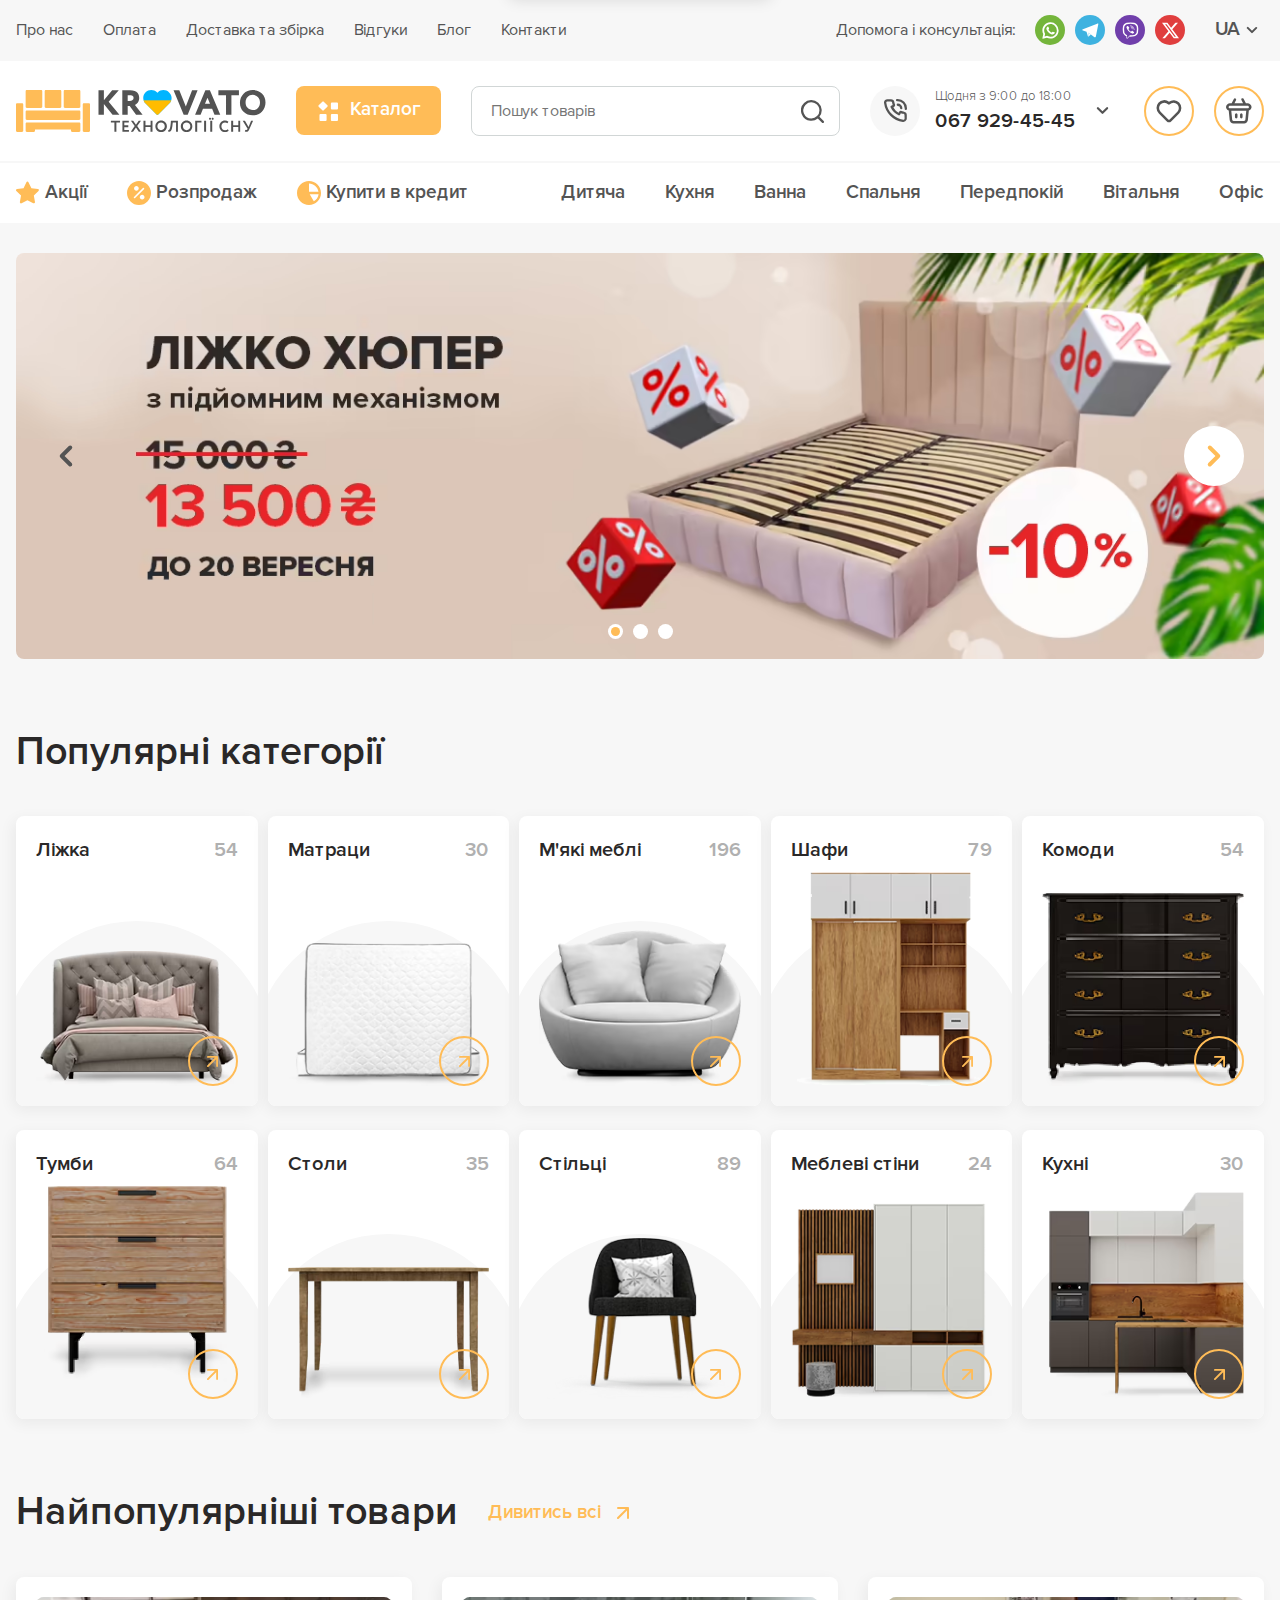
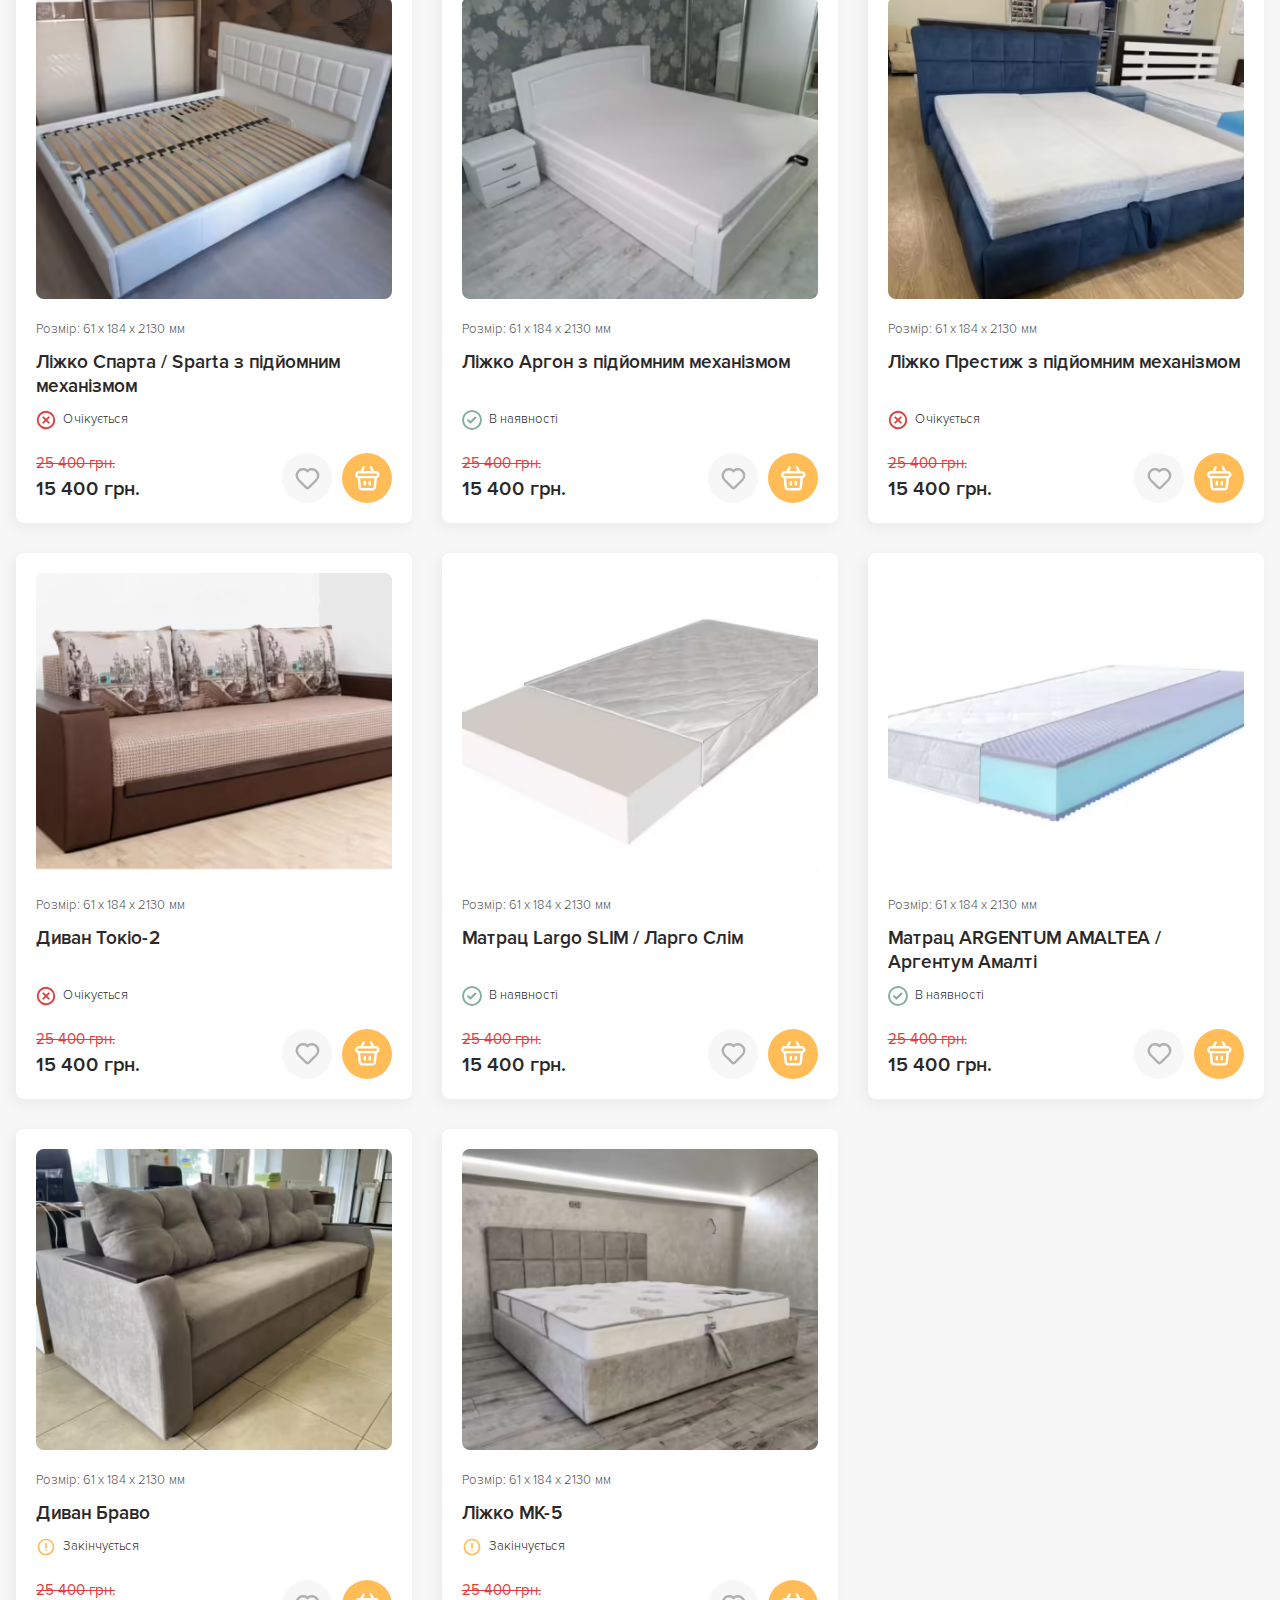
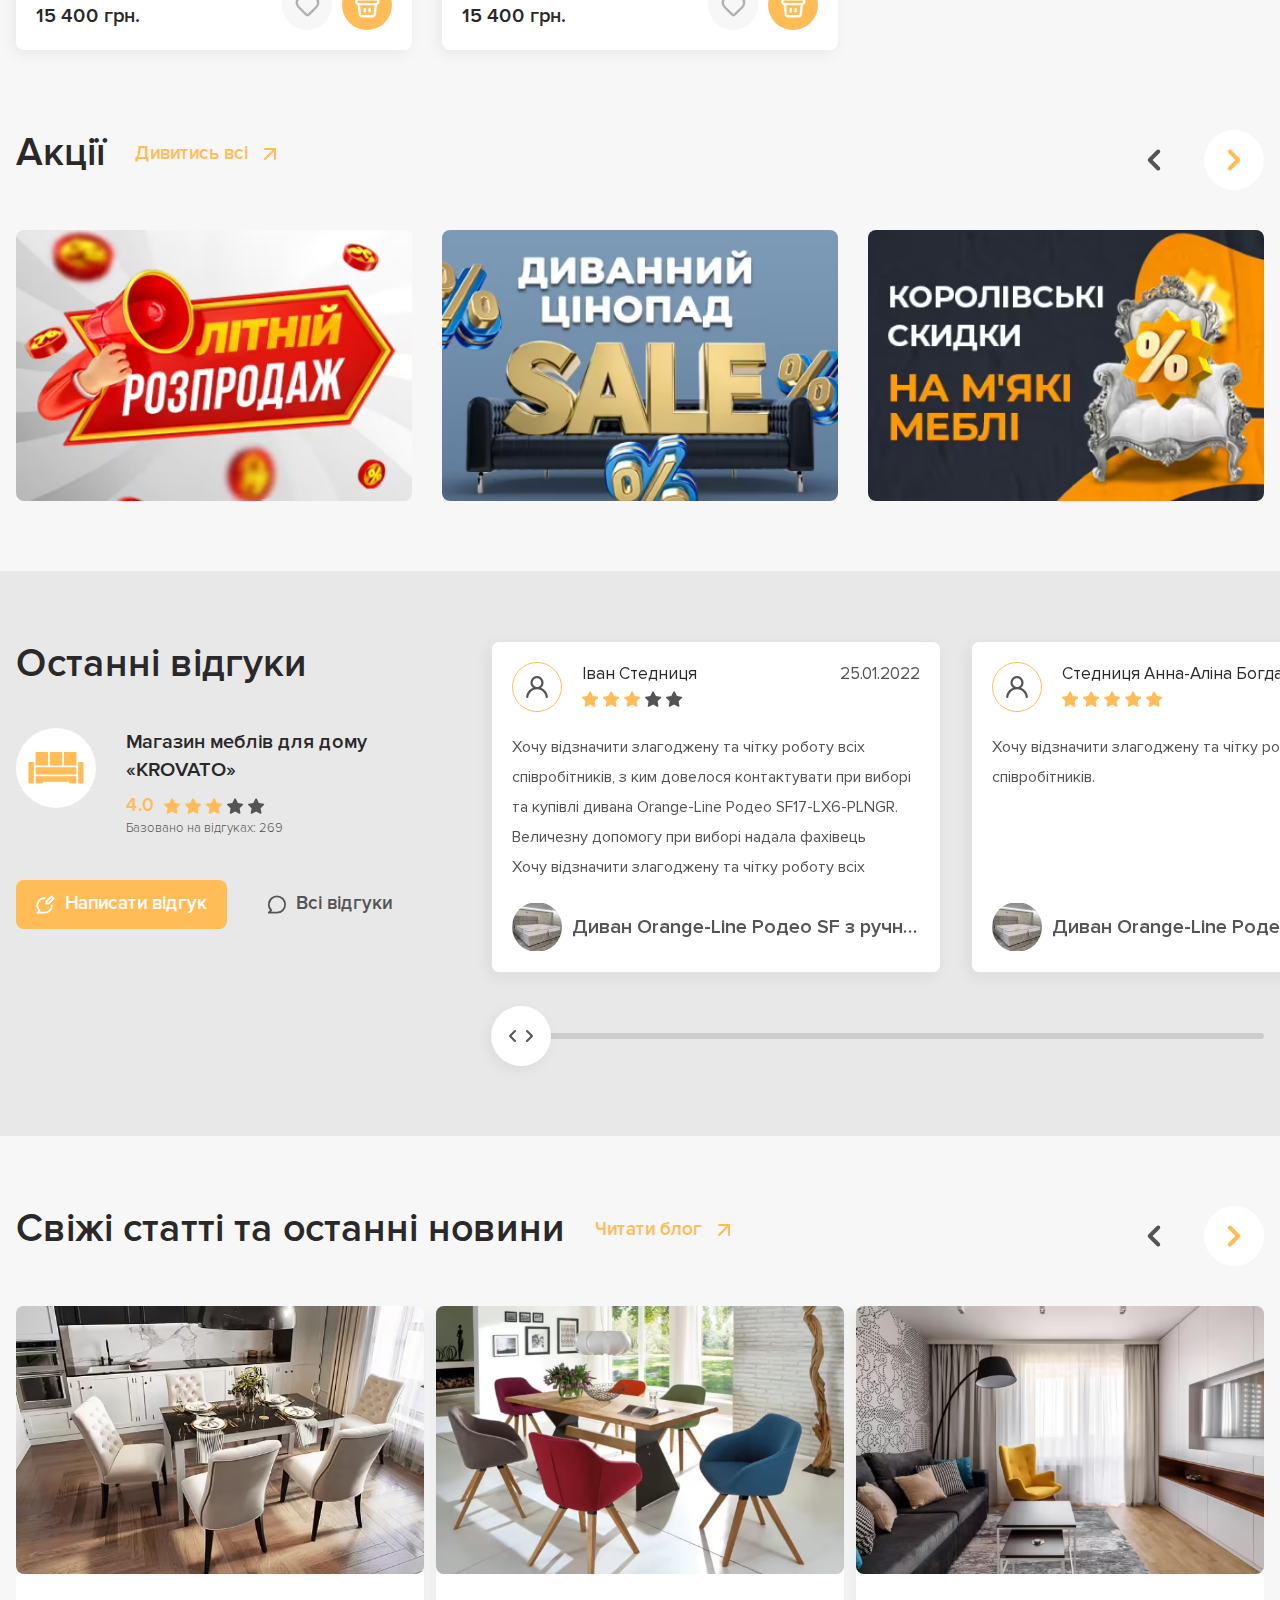
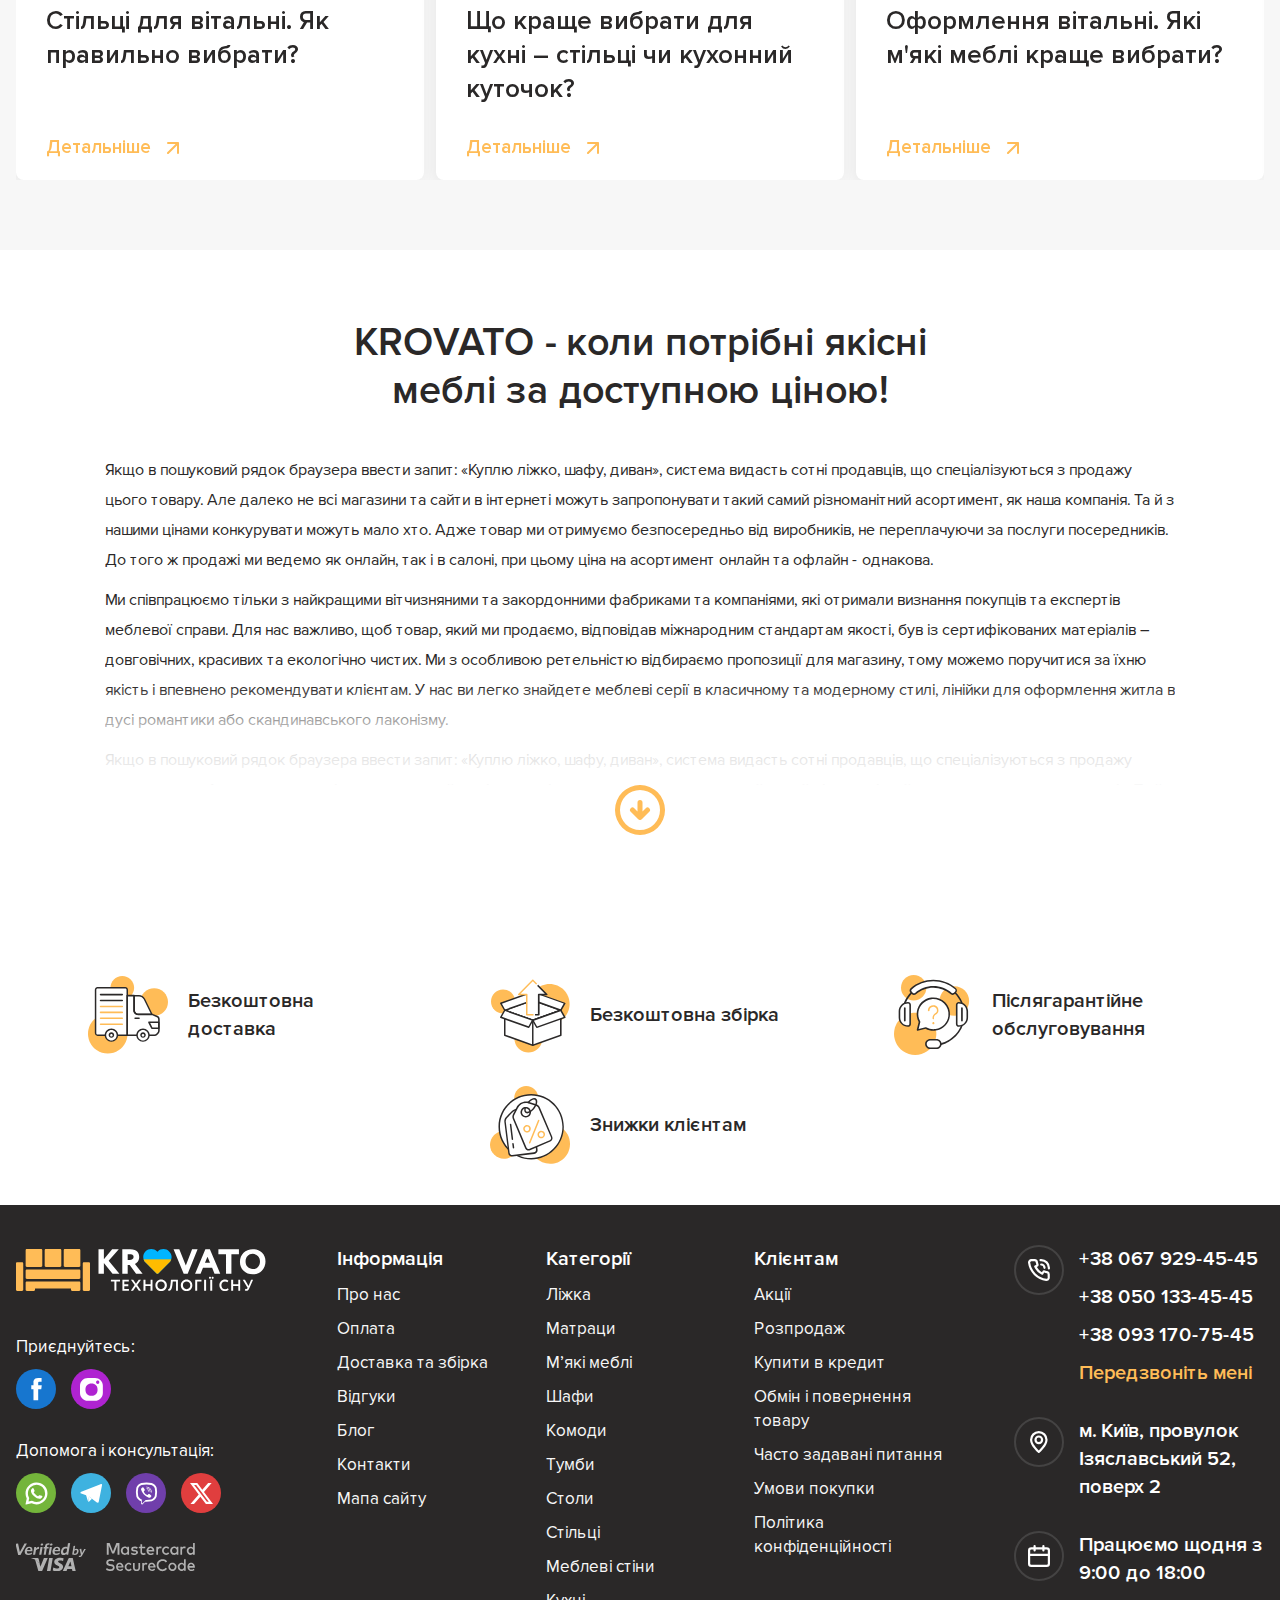
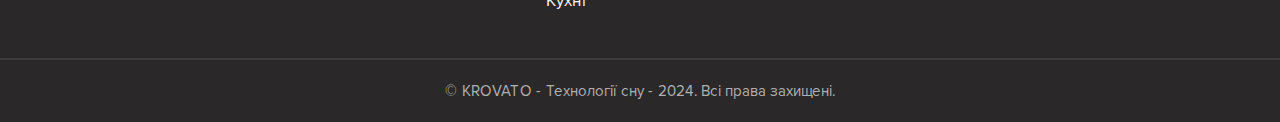
==== commit 064204a2: "mentor's recommendations" ====
--- a/index.html
+++ b/index.html
@@ -1,41 +1,4 @@
-<!DOCTYPE html><html lang="uk"><head><meta charset="UTF-8"><meta name="viewport" content="width=device-width, initial-scale=1.0"><meta name="theme-color" content="#ffbc57"><title>Krovato – технології сну</title><!-- Favicons--><link rel="apple-touch-icon" sizes="180x180" href="img/apple-touch-icon.png"><link rel="icon" type="image/png" sizes="32x32" href="img/favicon-32x32.png"><link rel="icon" type="image/png" sizes="16x16" href="img/favicon-16x16.png"><link rel="shortcut icon" href="img/favicon.ico"><!-- Styles--><link href="css/style.min.css?v=20240804183355" rel="stylesheet"><!-- Scripts--><script>((g) => {
-  var h,
-    a,
-    k,
-    p = "The Google Maps JavaScript API",
-    c = "google",
-    l = "importLibrary",
-    q = "__ib__",
-    m = document,
-    b = window;
-  b = b[c] || (b[c] = {});
-  var d = b.maps || (b.maps = {}),
-    r = new Set(),
-    e = new URLSearchParams(),
-    u = () =>
-      h ||
-      (h = new Promise(async (f, n) => {
-        await (a = m.createElement("script"));
-        e.set("libraries", [...r] + "");
-        for (k in g)
-          e.set(
-            k.replace(/[A-Z]/g, (t) => "_" + t[0].toLowerCase()),
-            g[k],
-          );
-        e.set("callback", c + ".maps." + q);
-        a.src = `https://maps.${c}apis.com/maps/api/js?` + e;
-        d[q] = f;
-        a.onerror = () => (h = n(Error(p + " could not load.")));
-        a.nonce = m.querySelector("script[nonce]")?.nonce || "";
-        m.head.append(a);
-      }));
-  d[l] ? console.warn(p + " only loads once. Ignoring:", g) : (d[l] = (f, ...n) => r.add(f) && u().then(() => d[l](f, ...n)));
-})({
-  key: "AIzaSyBPNXTcUcJ8CVnjEp--CkVmt9hb3hbCpBE",
-  v: "weekly",
-  // Use the 'v' parameter to indicate the version to use (weekly, beta, alpha, etc.).
-  // Add other bootstrap parameters as needed, using camel case.
-});</script><script src="js/app.min.js?v=20240804183355" defer></script></head><body><!-- Content wrapper--><div class="wrapper"><!-- Skip to main--><a class="skip-link" href="#main" tabindex="0">До основного контенту</a><!-- Header--><header class="wrapper__header header header--pos--sticky"><!-- Navigation--><div class="navigation-header"><div class="navigation-header__container" data-mover="#menu; beforeend; (width &lt; 62em);"><nav class="navigation-header__nav"><!-- List--><ul class="list-navigation-header"><li class="list-navigation-header__item"><a class="list-navigation-header__link" href="/about.html">Про нас</a></li><li class="list-navigation-header__item"><a class="list-navigation-header__link" href="/payment.html">Оплата</a></li><li class="list-navigation-header__item"><a class="list-navigation-header__link" href="/delivery.html">Доставка та збірка</a></li><li class="list-navigation-header__item"><a class="list-navigation-header__link" href="/reviews.html">Відгуки</a></li><li class="list-navigation-header__item"><a class="list-navigation-header__link" href="/blog.html">Блог</a></li><li class="list-navigation-header__item"><a class="list-navigation-header__link" href="/contacts.html">Контакти</a></li></ul></nav><div class="navigation-header__useful"><!-- Help   --><address class="navigation-header__help help-header"><p class="help-header__label">Допомога і консультація:</p><ul class="help-header__list"><li class="help-header__item"><a class="social-button social-button--bg--sushi" title="WhatsApp" href="#" target="_blank"><svg class="social-button__icon icon"><use xlink:href="img/icons/symbol-defs.svg#icon-whatsapp"></use></svg></a></li><li class="help-header__item"><a class="social-button social-button--bg--picton-blue" title="Telegram" href="#" target="_blank"><svg class="social-button__icon icon"><use xlink:href="img/icons/symbol-defs.svg#icon-telegram"></use></svg></a></li><li class="help-header__item"><a class="social-button social-button--bg--royal-purple" title="Viber" href="#" target="_blank"><svg class="social-button__icon icon"><use xlink:href="img/icons/symbol-defs.svg#icon-viber"></use></svg></a></li><li class="help-header__item"><a class="social-button social-button--bg--punch" title="Twitter-x" href="#" target="_blank"><svg class="social-button__icon icon"><use xlink:href="img/icons/symbol-defs.svg#icon-twitter-x"></use></svg></a></li></ul></address><!-- Lang--><div class="navigation-header__lang lang-header"><button class="lang-header__trigger" type="button" title="Language" aria-controls="lang-underlay"><span>UA</span><span class="lang-header__icons"><svg class="lang-header__icon icon"><use xlink:href="img/icons/symbol-defs.svg#icon-x"></use></svg><svg class="lang-header__icon icon"><use xlink:href="img/icons/symbol-defs.svg#icon-arrow"></use></svg></span></button><div class="lang-header__underlay" id="lang-underlay"><ul class="lang-header__list"><li class="lang-header__item"><a class="lang-header__link" href="#">EN</a></li><li class="lang-header__item"><a class="lang-header__link" href="#">PL</a></li><li class="lang-header__item"><a class="lang-header__link" href="#">DE</a></li><li class="lang-header__item"><a class="lang-header__link" href="#">FR</a></li><li class="lang-header__item"><a class="lang-header__link" href="#">IT</a></li></ul></div></div></div></div></div><!-- Main--><div class="main-header"><div class="main-header__container"><!-- Logo--><div class="main-header__logo"><img src="img/header/logo.svg" alt="Krovato – технології сну"></div><!-- Catalog--><div class="main-header__catalog catalog" data-mover=".main-header__container-mobile; beforeend; ( width &lt; 62em);"><button class="catalog__button switch" type="button"><span class="switch__icons"><svg class="icon"><use xlink:href="img/icons/symbol-defs.svg#icon-x-round-fill"></use></svg><svg class="icon"><use xlink:href="img/icons/symbol-defs.svg#icon-catalog"></use></svg></span>
+<!DOCTYPE html><html lang="uk"><head><meta charset="UTF-8"><meta name="viewport" content="width=device-width, initial-scale=1.0"><meta name="theme-color" content="#ffbc57"><meta name="description" content="Магазин меблів в Києві ⏩ Меблі для дому та офісу за доступними цінами ⭐️ Безкоштовна доставка по Києву ⭐️ Широкий асортимент товарів: ліжка, дивани, шафи, матраци"><title>Krovato – технології сну</title><!-- Favicons--><link rel="apple-touch-icon" sizes="180x180" href="img/apple-touch-icon.png"><link rel="icon" type="image/png" sizes="32x32" href="img/favicon-32x32.png"><link rel="icon" type="image/png" sizes="16x16" href="img/favicon-16x16.png"><link rel="shortcut icon" href="img/favicon.ico"><!-- Styles--><link href="css/style.min.css?v=20240811132656" rel="stylesheet"><!-- Scripts--><script src="js/app.min.js?v=20240811132656" defer></script></head><body><!-- Content wrapper--><div class="wrapper"><!-- Skip to main--><a class="skip-link" href="#main" tabindex="0">До основного контенту</a><!-- Header--><header class="wrapper__header header"><!-- Navigation--><div class="header__navigation navigation-header"><div class="navigation-header__container" data-mover="#menu; beforeend; (width &lt; 62em);"><nav class="navigation-header__nav"><!-- List--><ul class="list-navigation-header"><li class="list-navigation-header__item"><a class="list-navigation-header__link" href="/about.html">Про нас</a></li><li class="list-navigation-header__item"><a class="list-navigation-header__link" href="/payment.html">Оплата</a></li><li class="list-navigation-header__item"><a class="list-navigation-header__link" href="/delivery.html">Доставка та збірка</a></li><li class="list-navigation-header__item"><a class="list-navigation-header__link" href="/reviews.html">Відгуки</a></li><li class="list-navigation-header__item"><a class="list-navigation-header__link" href="/blog.html">Блог</a></li><li class="list-navigation-header__item"><a class="list-navigation-header__link" href="/contacts.html">Контакти</a></li></ul></nav><div class="navigation-header__useful"><!-- Help   --><address class="navigation-header__help help-header"><p class="help-header__label">Допомога і консультація:</p><ul class="help-header__list"><li class="help-header__item"><a class="social-button social-button--bg--sushi" title="WhatsApp" href="#" target="_blank"><svg class="social-button__icon icon"><use xlink:href="img/icons/symbol-defs.svg#icon-whatsapp"></use></svg></a></li><li class="help-header__item"><a class="social-button social-button--bg--picton-blue" title="Telegram" href="#" target="_blank"><svg class="social-button__icon icon"><use xlink:href="img/icons/symbol-defs.svg#icon-telegram"></use></svg></a></li><li class="help-header__item"><a class="social-button social-button--bg--royal-purple" title="Viber" href="#" target="_blank"><svg class="social-button__icon icon"><use xlink:href="img/icons/symbol-defs.svg#icon-viber"></use></svg></a></li><li class="help-header__item"><a class="social-button social-button--bg--punch" title="Twitter-x" href="#" target="_blank"><svg class="social-button__icon icon"><use xlink:href="img/icons/symbol-defs.svg#icon-twitter-x"></use></svg></a></li></ul></address><!-- Lang--><div class="navigation-header__lang lang-header"><button class="lang-header__trigger" type="button" title="Language" aria-controls="lang-underlay"><span>UA</span><span class="lang-header__icons"><svg class="lang-header__icon icon"><use xlink:href="img/icons/symbol-defs.svg#icon-x"></use></svg><svg class="lang-header__icon icon"><use xlink:href="img/icons/symbol-defs.svg#icon-arrow"></use></svg></span></button><div class="lang-header__underlay" id="lang-underlay"><ul class="lang-header__list"><li class="lang-header__item"><a class="lang-header__link" href="#">EN</a></li><li class="lang-header__item"><a class="lang-header__link" href="#">PL</a></li><li class="lang-header__item"><a class="lang-header__link" href="#">DE</a></li><li class="lang-header__item"><a class="lang-header__link" href="#">FR</a></li><li class="lang-header__item"><a class="lang-header__link" href="#">IT</a></li></ul></div></div></div></div></div><!-- Main--><div class="header__main main-header"><div class="main-header__container"><!-- Logo--><div class="main-header__logo"><img src="img/header/logo.svg" alt="Krovato – технології сну"></div><!-- Catalog--><div class="main-header__catalog catalog" data-mover=".main-header__container-mobile; beforeend; ( width &lt; 62em);"><button class="catalog__button switch" type="button"><span class="switch__icons"><svg class="icon"><use xlink:href="img/icons/symbol-defs.svg#icon-x-round-fill"></use></svg><svg class="icon"><use xlink:href="img/icons/symbol-defs.svg#icon-catalog"></use></svg></span>
 Каталог</button><!-- Menu--><div class="catalog__menu menu-catalog" data-catalog="single"><div class="menu-catalog__column"><ul class="menu-catalog__list"><!-- Beds--><li class="menu-catalog__item" data-catalog-panel><div class="menu-catalog__control"><a class="menu-catalog__link" href="#"><img class="menu-catalog__img" src="img/header/catalog/beds.svg" alt="">
 Ліжка</a><button class="menu-catalog__button button-menu-catalog" id="menu-trigger-one" type="button" data-catalog-trigger aria-controls="submenu-one"><span class="button-menu-catalog__wrapper"><svg class="button-menu-catalog__icon icon"><use xlink:href="img/icons/symbol-defs.svg#icon-arrow"></use></svg></span></button></div><div class="menu-catalog__submenu-catalog submenu-catalog" id="submenu-one" aria-labelledby="menu-trigger-one" role="region"><div class="submenu-catalog__gasket"><div class="submenu-catalog__content"><ul class="submenu-catalog__list"><li class="submenu-catalog__item"><a class="submenu-catalog__link" href="#">Ліжка від Krovato</a></li><li class="submenu-catalog__item"><a class="submenu-catalog__link" href="#">Ліжка з підіймальним механізмом</a></li><li class="submenu-catalog__item"><a class="submenu-catalog__link" href="#">Ліжка Акції</a></li><li class="submenu-catalog__item"><a class="submenu-catalog__link" href="#">Ліжка з м'яким узголів'ям</a></li><li class="submenu-catalog__item"><a class="submenu-catalog__link" href="#">Дерев'яні ліжка</a></li><li class="submenu-catalog__item"><a class="submenu-catalog__link" href="#">Дитячі ліжка</a></li><li class="submenu-catalog__item"><a class="submenu-catalog__link" href="#">Двоспальні ліжка</a></li><li class="submenu-catalog__item"><a class="submenu-catalog__link" href="#">Односпальні ліжка</a></li><li class="submenu-catalog__item"><a class="submenu-catalog__link" href="#">Металеві ліжка</a></li><li class="submenu-catalog__item"><a class="submenu-catalog__link" href="#">Ліжка з вбудованим матрацом</a></li><li class="submenu-catalog__item"><a class="submenu-catalog__link" href="#">Дивани-ліжка</a></li><li class="submenu-catalog__item"><a class="submenu-catalog__link" href="#">Ліжка подіуми</a></li></ul></div></div></div></li><!-- Mattresses--><li class="menu-catalog__item" data-catalog-panel><div class="menu-catalog__control"><a class="menu-catalog__link" href="#"><img class="menu-catalog__img" src="img/header/catalog/mattresses.svg" alt="">
 Матраци</a><button class="menu-catalog__button button-menu-catalog" id="menu-trigger-two" type="button" data-catalog-trigger aria-controls="submenu-two"><span class="button-menu-catalog__wrapper"><svg class="button-menu-catalog__icon icon"><use xlink:href="img/icons/symbol-defs.svg#icon-arrow"></use></svg></span></button></div><div class="menu-catalog__submenu-catalog submenu-catalog" id="submenu-two" aria-labelledby="menu-trigger-two" role="region"><div class="submenu-catalog__gasket"><div class="submenu-catalog__content"><ul class="submenu-catalog__list"><li class="submenu-catalog__item"><a class="submenu-catalog__link" href="#">Односпальні матраци</a></li><li class="submenu-catalog__item"><a class="submenu-catalog__link" href="#">Двоспальні матраци</a></li><li class="submenu-catalog__item"><a class="submenu-catalog__link" href="#">Пружинний блок Bonnel</a></li><li class="submenu-catalog__item"><a class="submenu-catalog__link" href="#">Пружинний блок Pocket Spring</a></li><li class="submenu-catalog__item"><a class="submenu-catalog__link" href="#">Безпружинні матраци</a></li><li class="submenu-catalog__item"><a class="submenu-catalog__link" href="#">Матраци з ефектом Зима-Літо</a></li><li class="submenu-catalog__item"><a class="submenu-catalog__link" href="#">Футони</a></li><li class="submenu-catalog__item"><a class="submenu-catalog__link" href="#">Дитячі матраци</a></li><li class="submenu-catalog__item"><a class="submenu-catalog__link" href="#">Матраци Економ</a></li></ul></div></div></div></li><!-- Upholstered Furniture--><li class="menu-catalog__item" data-catalog-panel><div class="menu-catalog__control"><a class="menu-catalog__link" href="#"><img class="menu-catalog__img" src="img/header/catalog/upholstered-furniture.svg" alt="">
@@ -46,10 +9,10 @@
 Столи</a><button class="menu-catalog__button button-menu-catalog" id="menu-trigger-seven" type="button" data-catalog-trigger aria-controls="submenu-seven"><span class="button-menu-catalog__wrapper"><svg class="button-menu-catalog__icon icon"><use xlink:href="img/icons/symbol-defs.svg#icon-arrow"></use></svg></span></button></div><div class="menu-catalog__submenu-catalog submenu-catalog" id="submenu-seven" aria-labelledby="menu-trigger-seven" role="region"><div class="submenu-catalog__gasket"><div class="submenu-catalog__content"><ul class="submenu-catalog__list"><li class="submenu-catalog__item"><a class="submenu-catalog__link" href="#">Односпальні матраци</a></li><li class="submenu-catalog__item"><a class="submenu-catalog__link" href="#">Двоспальні матраци</a></li><li class="submenu-catalog__item"><a class="submenu-catalog__link" href="#">Пружинний блок Bonnel</a></li><li class="submenu-catalog__item"><a class="submenu-catalog__link" href="#">Пружинний блок Pocket Spring</a></li><li class="submenu-catalog__item"><a class="submenu-catalog__link" href="#">Безпружинні матраци</a></li><li class="submenu-catalog__item"><a class="submenu-catalog__link" href="#">Матраци з ефектом Зима-Літо</a></li><li class="submenu-catalog__item"><a class="submenu-catalog__link" href="#">Футони</a></li><li class="submenu-catalog__item"><a class="submenu-catalog__link" href="#">Дитячі матраци</a></li><li class="submenu-catalog__item"><a class="submenu-catalog__link" href="#">Матраци Економ</a></li></ul></div></div></div></li><!-- Chairs--><li class="menu-catalog__item" data-catalog-panel><div class="menu-catalog__control"><a class="menu-catalog__link" href="#"><img class="menu-catalog__img" src="img/header/catalog/chairs.svg" alt="">
 Стільці</a><button class="menu-catalog__button button-menu-catalog" id="menu-trigger-eight" type="button" data-catalog-trigger aria-controls="submenu-eight"><span class="button-menu-catalog__wrapper"><svg class="button-menu-catalog__icon icon"><use xlink:href="img/icons/symbol-defs.svg#icon-arrow"></use></svg></span></button></div><div class="menu-catalog__submenu-catalog submenu-catalog" id="submenu-eight" aria-labelledby="menu-trigger-eight" role="region"><div class="submenu-catalog__gasket"><div class="submenu-catalog__content"><ul class="submenu-catalog__list"><li class="submenu-catalog__item"><a class="submenu-catalog__link" href="#">Односпальні матраци</a></li><li class="submenu-catalog__item"><a class="submenu-catalog__link" href="#">Двоспальні матраци</a></li><li class="submenu-catalog__item"><a class="submenu-catalog__link" href="#">Пружинний блок Bonnel</a></li><li class="submenu-catalog__item"><a class="submenu-catalog__link" href="#">Пружинний блок Pocket Spring</a></li><li class="submenu-catalog__item"><a class="submenu-catalog__link" href="#">Безпружинні матраци</a></li><li class="submenu-catalog__item"><a class="submenu-catalog__link" href="#">Матраци з ефектом Зима-Літо</a></li><li class="submenu-catalog__item"><a class="submenu-catalog__link" href="#">Футони</a></li><li class="submenu-catalog__item"><a class="submenu-catalog__link" href="#">Дитячі матраци</a></li><li class="submenu-catalog__item"><a class="submenu-catalog__link" href="#">Матраци Економ</a></li></ul></div></div></div></li><!-- Furniture Walls--><li class="menu-catalog__item" data-catalog-panel><div class="menu-catalog__control"><a class="menu-catalog__link" href="#"><img class="menu-catalog__img" src="img/header/catalog/furniture-walls.svg" alt="">
 Меблеві стіни</a><button class="menu-catalog__button button-menu-catalog" id="menu-trigger-nine" type="button" data-catalog-trigger aria-controls="submenu-nine"><span class="button-menu-catalog__wrapper"><svg class="button-menu-catalog__icon icon"><use xlink:href="img/icons/symbol-defs.svg#icon-arrow"></use></svg></span></button></div><div class="menu-catalog__submenu-catalog submenu-catalog" id="submenu-nine" aria-labelledby="menu-trigger-nine" role="region"><div class="submenu-catalog__gasket"><div class="submenu-catalog__content"><ul class="submenu-catalog__list"><li class="submenu-catalog__item"><a class="submenu-catalog__link" href="#">Односпальні матраци</a></li><li class="submenu-catalog__item"><a class="submenu-catalog__link" href="#">Двоспальні матраци</a></li><li class="submenu-catalog__item"><a class="submenu-catalog__link" href="#">Пружинний блок Bonnel</a></li><li class="submenu-catalog__item"><a class="submenu-catalog__link" href="#">Пружинний блок Pocket Spring</a></li><li class="submenu-catalog__item"><a class="submenu-catalog__link" href="#">Безпружинні матраци</a></li><li class="submenu-catalog__item"><a class="submenu-catalog__link" href="#">Матраци з ефектом Зима-Літо</a></li><li class="submenu-catalog__item"><a class="submenu-catalog__link" href="#">Футони</a></li><li class="submenu-catalog__item"><a class="submenu-catalog__link" href="#">Дитячі матраци</a></li><li class="submenu-catalog__item"><a class="submenu-catalog__link" href="#">Матраци Економ</a></li></ul></div></div></div></li><!-- Kitchens--><li class="menu-catalog__item" data-catalog-panel><div class="menu-catalog__control"><a class="menu-catalog__link" href="#"><img class="menu-catalog__img" src="img/header/catalog/kitchens.svg" alt="">
-Кухні</a><button class="menu-catalog__button button-menu-catalog" id="menu-trigger-ten" type="button" data-catalog-trigger aria-controls="submenu-ten"><span class="button-menu-catalog__wrapper"><svg class="button-menu-catalog__icon icon"><use xlink:href="img/icons/symbol-defs.svg#icon-arrow"></use></svg></span></button></div><div class="menu-catalog__submenu-catalog submenu-catalog" id="submenu-ten" aria-labelledby="menu-trigger-ten" role="region"><div class="submenu-catalog__gasket"><div class="submenu-catalog__content"><ul class="submenu-catalog__list"><li class="submenu-catalog__item"><a class="submenu-catalog__link" href="#">Односпальні матраци</a></li><li class="submenu-catalog__item"><a class="submenu-catalog__link" href="#">Двоспальні матраци</a></li><li class="submenu-catalog__item"><a class="submenu-catalog__link" href="#">Пружинний блок Bonnel</a></li><li class="submenu-catalog__item"><a class="submenu-catalog__link" href="#">Пружинний блок Pocket Spring</a></li><li class="submenu-catalog__item"><a class="submenu-catalog__link" href="#">Безпружинні матраци</a></li><li class="submenu-catalog__item"><a class="submenu-catalog__link" href="#">Матраци з ефектом Зима-Літо</a></li><li class="submenu-catalog__item"><a class="submenu-catalog__link" href="#">Футони</a></li><li class="submenu-catalog__item"><a class="submenu-catalog__link" href="#">Дитячі матраци</a></li><li class="submenu-catalog__item"><a class="submenu-catalog__link" href="#">Матраци Економ</a></li></ul></div></div></div></li></ul></div></div></div><!-- Search--><div class="main-header__search search-header" data-mover=".main-header__container-mobile; beforeend; (width &lt; 62em);"><button class="search-header__trigger button-header" type="button" title="Пошук"><svg class="button-header__close icon"><use xlink:href="img/icons/symbol-defs.svg#icon-x"></use></svg><svg class="button-header__open icon"><use xlink:href="img/icons/symbol-defs.svg#icon-search"> </use></svg></button><form class="search-header__form" action="#"><input class="search-header__input field" id="search-header" type="search" name="search" required minlength="3" placeholder="Пошук товарів"><button class="search-header__submit" title="Шукати"><svg class="search-header__icon icon"><use xlink:href="img/icons/symbol-defs.svg#icon-search"></use></svg></button></form></div><!-- Phone--><address class="main-header__phone phone-header"><div class="phone-header__main"><button class="phone-header__button" type="button" title="Розгорнути телефони"><svg class="icon"><use xlink:href="img/icons/symbol-defs.svg#icon-x"></use></svg><svg class="icon"><use xlink:href="img/icons/symbol-defs.svg#icon-phone"></use></svg></button><div class="phone-header__info" data-mover=".phone-header__underlay; afterbegin; (width &lt; 38.75em)"><p class="phone-header__schedule">Щодня з 9:00 до 18:00</p><a class="phone-header__link" href="tel:0679294545">067 929-45-45</a></div><button class="phone-header__trigger" type="button" title="Розгорнути телефони"><svg class="phone-header__icon icon"><use xlink:href="img/icons/symbol-defs.svg#icon-x"></use></svg><svg class="phone-header__icon icon"><use xlink:href="img/icons/symbol-defs.svg#icon-arrow"></use></svg></button></div><div class="phone-header__underlay"><ul class="phone-header__list"><li class="phone-header__item"><a class="phone-header__link" href="tel:0501334545">050 133-45-45</a></li><li class="phone-header__item"><a class="phone-header__link" href="tel:0931707545">093 170-75-45</a></li><li class="phone-header__item"><button class="phone-header__callback" type="button">Передзвоніть мені</button></li></ul></div></address><!-- Burger--><button class="main-header__burger burger" aria-controls="menu" title="Навігаційне меню"><span class="burger__icon"><span class="burger__line"></span></span></button><!-- Menu--><div class="main-header__menu menu" id="menu"></div><!-- Actions--><div class="main-header__actions" data-mover=".main-header__container-mobile; beforeend; (width &lt; 62em);"><button class="button-header" type="button" title="Улюблені"><svg class="button-header__close icon"><use xlink:href="img/icons/symbol-defs.svg#icon-x"></use></svg><svg class="button-header__open icon"><use xlink:href="img/icons/symbol-defs.svg#icon-heart"> </use></svg></button><button class="button-header" type="button" title="Кошик" data-cart-header><svg class="button-header__close icon"><use xlink:href="img/icons/symbol-defs.svg#icon-x"></use></svg><svg class="button-header__open icon"><use xlink:href="img/icons/symbol-defs.svg#icon-cart"> </use></svg></button><div class="main-header__cart cart-header"><!-- Header--><div class="cart-header__header"><p class="cart-header__title">Ваш кошик <span>4</span></p><button class="cart-header__close" type="button"><svg class="icon"><use xlink:href="img/icons/symbol-defs.svg#icon-x"></use></svg></button></div><!-- Body--><div class="cart-header__body"><article class="item-cart"><div class="item-cart__description"><h2 class="item-cart__title"><a class="item-cart__link" href="#">Ліжко Спарта / Sparta з підйомним механізмом</a></h2><p class="item-cart__sizes">Розмір: 61 x 184 x 2130 мм</p><p class="item-cart__availability"><svg class="item-cart__icon item-cart__icon--color--acapulco icon"><use xlink:href="img/icons/symbol-defs.svg#icon-available"></use></svg>
-В наявності</p></div><a class="item-cart__frame" href="#"><picture class="item-cart__picture"><source srcset="img/products/sparta.avif" type="image/avif"/><source srcset="img/products/sparta.webp" type="image/webp"/><img src="img/products/sparta.jpg" alt="Ліжко Sparta з дерев'яним скелетом."/></picture></a><div class="item-cart__prices"><p class="item-cart__price">15 400 грн.</p><s class="item-cart__old-price">25 400 грн.</s></div><div class="item-cart__calc calc"><button class="calc__decrease" type="button">-</button><input class="calc__quantity" type="number" value="1" min="1"/><button class="calc__increase" type="button">+</button></div><button class="item-cart__close close-cart" type="button"><span class="close-cart__inner"><svg class="close-cart__icon icon"><use xlink:href="img/icons/symbol-defs.svg#icon-x"></use></svg></span></button></article><article class="item-cart"><div class="item-cart__description"><h2 class="item-cart__title"><a class="item-cart__link" href="#">Матрац ARGENTUM AMALTEA / Аргентум Амалті</a></h2><p class="item-cart__sizes">Розмір: 61 x 184 x 2130 мм</p><p class="item-cart__availability"><svg class="item-cart__icon item-cart__icon--color--acapulco icon"><use xlink:href="img/icons/symbol-defs.svg#icon-available"></use></svg>
-В наявності</p></div><a class="item-cart__frame" href="#"><picture class="item-cart__picture"><source srcset="img/products/sparta.avif" type="image/avif"/><source srcset="img/products/sparta.webp" type="image/webp"/><img src="img/products/sparta.jpg" alt="Ліжко Sparta з дерев'яним скелетом."/></picture></a><div class="item-cart__prices"><p class="item-cart__price">15 400 грн.</p><s class="item-cart__old-price">25 400 грн.</s></div><div class="item-cart__calc calc"><button class="calc__decrease" type="button">-</button><input class="calc__quantity" type="number" value="1" min="1"/><button class="calc__increase" type="button">+</button></div><button class="item-cart__close close-cart" type="button"><span class="close-cart__inner"><svg class="close-cart__icon icon"><use xlink:href="img/icons/symbol-defs.svg#icon-x"></use></svg></span></button></article><article class="item-cart"><div class="item-cart__description"><h2 class="item-cart__title"><a class="item-cart__link" href="#">Матрац ARGENTUM AMALTEA / Аргентум Амалті</a></h2><p class="item-cart__sizes">Розмір: 61 x 184 x 2130 мм</p><p class="item-cart__availability"><svg class="item-cart__icon item-cart__icon--color--acapulco icon"><use xlink:href="img/icons/symbol-defs.svg#icon-available"></use></svg>
-В наявності</p></div><a class="item-cart__frame" href="#"><picture class="item-cart__picture"><source srcset="img/products/sparta.avif" type="image/avif"/><source srcset="img/products/sparta.webp" type="image/webp"/><img src="img/products/sparta.jpg" alt="Ліжко Sparta з дерев'яним скелетом."/></picture></a><div class="item-cart__prices"><p class="item-cart__price">15 400 грн.</p><s class="item-cart__old-price">25 400 грн.</s></div><div class="item-cart__calc calc"><button class="calc__decrease" type="button">-</button><input class="calc__quantity" type="number" value="1" min="1"/><button class="calc__increase" type="button">+</button></div><button class="item-cart__close close-cart" type="button"><span class="close-cart__inner"><svg class="close-cart__icon icon"><use xlink:href="img/icons/symbol-defs.svg#icon-x"></use></svg></span></button></article></div><!-- Footer--><div class="cart-header__footer"><a class="cart-header__checkout button" href="/checkout.html">ОФОРМИТИ ЗАМОВЛЕННЯ</a><button class="cart-header__resume button button--skeleton" type="button">Продовжити покупки</button></div></div></div></div><div class="main-header__container-mobile"></div></div><!-- Assortment--><div class="header__assortment assortment-header"><div class="assortment-header__container" data-mover="#menu; beforeend; (width &lt; 62em);"><ul class="assortment-header__list list-assortment-header"><li class="list-assortment-header__item"><a class="list-assortment-header__link" href="#"><svg class="list-assortment-header__icon icon"><use xlink:href="img/icons/symbol-defs.svg#icon-star"></use></svg>
+Кухні</a><button class="menu-catalog__button button-menu-catalog" id="menu-trigger-ten" type="button" data-catalog-trigger aria-controls="submenu-ten"><span class="button-menu-catalog__wrapper"><svg class="button-menu-catalog__icon icon"><use xlink:href="img/icons/symbol-defs.svg#icon-arrow"></use></svg></span></button></div><div class="menu-catalog__submenu-catalog submenu-catalog" id="submenu-ten" aria-labelledby="menu-trigger-ten" role="region"><div class="submenu-catalog__gasket"><div class="submenu-catalog__content"><ul class="submenu-catalog__list"><li class="submenu-catalog__item"><a class="submenu-catalog__link" href="#">Односпальні матраци</a></li><li class="submenu-catalog__item"><a class="submenu-catalog__link" href="#">Двоспальні матраци</a></li><li class="submenu-catalog__item"><a class="submenu-catalog__link" href="#">Пружинний блок Bonnel</a></li><li class="submenu-catalog__item"><a class="submenu-catalog__link" href="#">Пружинний блок Pocket Spring</a></li><li class="submenu-catalog__item"><a class="submenu-catalog__link" href="#">Безпружинні матраци</a></li><li class="submenu-catalog__item"><a class="submenu-catalog__link" href="#">Матраци з ефектом Зима-Літо</a></li><li class="submenu-catalog__item"><a class="submenu-catalog__link" href="#">Футони</a></li><li class="submenu-catalog__item"><a class="submenu-catalog__link" href="#">Дитячі матраци</a></li><li class="submenu-catalog__item"><a class="submenu-catalog__link" href="#">Матраци Економ</a></li></ul></div></div></div></li></ul></div></div></div><!-- Search--><div class="main-header__search search-header" data-mover=".main-header__container-mobile; beforeend; (width &lt; 62em);"><button class="search-header__trigger button-header" type="button" title="Пошук"><svg class="button-header__close icon"><use xlink:href="img/icons/symbol-defs.svg#icon-x"></use></svg><svg class="button-header__open icon"><use xlink:href="img/icons/symbol-defs.svg#icon-search"> </use></svg></button><form class="search-header__form" action="#"><input class="search-header__input field" id="search-header" type="search" name="search" required minlength="3" placeholder="Пошук товарів"><button class="search-header__submit" title="Шукати"><svg class="search-header__icon icon"><use xlink:href="img/icons/symbol-defs.svg#icon-search"></use></svg></button></form></div><!-- Phone--><address class="main-header__phone phone-header"><div class="phone-header__main"><button class="phone-header__button" type="button" title="Розгорнути телефони"><svg class="icon"><use xlink:href="img/icons/symbol-defs.svg#icon-x"></use></svg><svg class="icon"><use xlink:href="img/icons/symbol-defs.svg#icon-phone"></use></svg></button><div class="phone-header__info" data-mover=".phone-header__underlay; afterbegin; (width &lt; 38.75em)"><p class="phone-header__schedule">Щодня з 9:00 до 18:00</p><a class="phone-header__link" href="tel:0679294545">067 929-45-45</a></div><button class="phone-header__trigger" type="button" title="Розгорнути телефони"><svg class="phone-header__icon icon"><use xlink:href="img/icons/symbol-defs.svg#icon-x"></use></svg><svg class="phone-header__icon icon"><use xlink:href="img/icons/symbol-defs.svg#icon-arrow"></use></svg></button></div><div class="phone-header__underlay"><ul class="phone-header__list"><li class="phone-header__item"><a class="phone-header__link" href="tel:0501334545">050 133-45-45</a></li><li class="phone-header__item"><a class="phone-header__link" href="tel:0931707545">093 170-75-45</a></li><li class="phone-header__item"><button class="phone-header__callback" type="button">Передзвоніть мені</button></li></ul></div></address><!-- Burger--><button class="main-header__burger burger" aria-controls="menu" title="Навігаційне меню"><span class="burger__icon"><span class="burger__line"></span></span></button><!-- Menu--><div class="main-header__menu menu" id="menu"></div><!-- Actions--><div class="main-header__actions" data-mover=".main-header__container-mobile; beforeend; (width &lt; 62em);"><button class="button-header" type="button" title="Улюблені"><svg class="button-header__close icon"><use xlink:href="img/icons/symbol-defs.svg#icon-x"></use></svg><svg class="button-header__open icon"><use xlink:href="img/icons/symbol-defs.svg#icon-heart"> </use></svg></button><button class="button-header" type="button" title="Кошик" data-cart-header><svg class="button-header__close icon"><use xlink:href="img/icons/symbol-defs.svg#icon-x"></use></svg><svg class="button-header__open icon"><use xlink:href="img/icons/symbol-defs.svg#icon-cart"> </use></svg></button><div class="main-header__cart cart-header"><!-- Header--><div class="cart-header__header"><p class="cart-header__title">Ваш кошик <span>4</span></p><button class="cart-header__close" type="button"><svg class="icon"><use xlink:href="img/icons/symbol-defs.svg#icon-x"></use></svg></button></div><!-- Body--><div class="cart-header__body"><article class="item-cart"><div class="item-cart__options"><h2 class="item-cart__title"><a class="item-cart__link" href="/product.html">Ліжко Спарта / Sparta з підйомним механізмом</a></h2><p class="item-cart__sizes">Розмір: 61 x 184 x 2130 мм</p><p class="item-cart__availability"><svg class="item-cart__icon item-cart__icon--color--acapulco icon"><use xlink:href="img/icons/symbol-defs.svg#icon-available"></use></svg>
+В наявності</p></div><a class="item-cart__frame" href="/product.html"><picture class="item-cart__picture"><source srcset="img/products/sparta.avif" type="image/avif"/><source srcset="img/products/sparta.webp" type="image/webp"/><img src="img/products/sparta.jpg" alt="Ліжко Sparta з дерев'яним скелетом."/></picture></a><div class="item-cart__prices"><p class="item-cart__price">15 400 грн.</p><s class="item-cart__old-price">25 400 грн.</s></div><div class="item-cart__calc calc"><button class="calc__decrease" type="button">-</button><input class="calc__quantity" type="number" value="1" min="1"/><button class="calc__increase" type="button">+</button></div><button class="item-cart__close close-cart" type="button"><span class="close-cart__inner"><svg class="close-cart__icon icon"><use xlink:href="img/icons/symbol-defs.svg#icon-x"></use></svg></span></button></article><article class="item-cart"><div class="item-cart__options"><h2 class="item-cart__title"><a class="item-cart__link" href="/product.html">Матрац ARGENTUM AMALTEA / Аргентум Амалті</a></h2><p class="item-cart__sizes">Розмір: 61 x 184 x 2130 мм</p><p class="item-cart__availability"><svg class="item-cart__icon item-cart__icon--color--acapulco icon"><use xlink:href="img/icons/symbol-defs.svg#icon-available"></use></svg>
+В наявності</p></div><a class="item-cart__frame" href="/product.html"><picture class="item-cart__picture"><source srcset="img/products/sparta.avif" type="image/avif"/><source srcset="img/products/sparta.webp" type="image/webp"/><img src="img/products/sparta.jpg" alt="Ліжко Sparta з дерев'яним скелетом."/></picture></a><div class="item-cart__prices"><p class="item-cart__price">15 400 грн.</p><s class="item-cart__old-price">25 400 грн.</s></div><div class="item-cart__calc calc"><button class="calc__decrease" type="button">-</button><input class="calc__quantity" type="number" value="1" min="1"/><button class="calc__increase" type="button">+</button></div><button class="item-cart__close close-cart" type="button"><span class="close-cart__inner"><svg class="close-cart__icon icon"><use xlink:href="img/icons/symbol-defs.svg#icon-x"></use></svg></span></button></article><article class="item-cart"><div class="item-cart__options"><h2 class="item-cart__title"><a class="item-cart__link" href="/product.html">Матрац ARGENTUM AMALTEA / Аргентум Амалті</a></h2><p class="item-cart__sizes">Розмір: 61 x 184 x 2130 мм</p><p class="item-cart__availability"><svg class="item-cart__icon item-cart__icon--color--acapulco icon"><use xlink:href="img/icons/symbol-defs.svg#icon-available"></use></svg>
+В наявності</p></div><a class="item-cart__frame" href="/product.html"><picture class="item-cart__picture"><source srcset="img/products/sparta.avif" type="image/avif"/><source srcset="img/products/sparta.webp" type="image/webp"/><img src="img/products/sparta.jpg" alt="Ліжко Sparta з дерев'яним скелетом."/></picture></a><div class="item-cart__prices"><p class="item-cart__price">15 400 грн.</p><s class="item-cart__old-price">25 400 грн.</s></div><div class="item-cart__calc calc"><button class="calc__decrease" type="button">-</button><input class="calc__quantity" type="number" value="1" min="1"/><button class="calc__increase" type="button">+</button></div><button class="item-cart__close close-cart" type="button"><span class="close-cart__inner"><svg class="close-cart__icon icon"><use xlink:href="img/icons/symbol-defs.svg#icon-x"></use></svg></span></button></article></div><!-- Footer--><div class="cart-header__footer"><a class="cart-header__checkout button" href="/checkout.html">ОФОРМИТИ ЗАМОВЛЕННЯ</a><button class="cart-header__resume button button--skeleton" type="button">Продовжити покупки</button></div></div></div></div><div class="main-header__container-mobile"></div></div><!-- Main shadow--><div class="header__main-shadow"></div><!-- Assortment--><div class="header__assortment assortment-header"><div class="assortment-header__container" data-mover="#menu; beforeend; (width &lt; 62em);"><ul class="assortment-header__list list-assortment-header"><li class="list-assortment-header__item"><a class="list-assortment-header__link" href="#"><svg class="list-assortment-header__icon icon"><use xlink:href="img/icons/symbol-defs.svg#icon-star"></use></svg>
 Акції</a></li><li class="list-assortment-header__item"><a class="list-assortment-header__link" href="#"><svg class="list-assortment-header__icon icon"><use xlink:href="img/icons/symbol-defs.svg#icon-sale"></use></svg>
 Розпродаж</a></li><li class="list-assortment-header__item"><a class="list-assortment-header__link" href="#"><svg class="list-assortment-header__icon icon"><use xlink:href="img/icons/symbol-defs.svg#icon-credit"></use></svg>
 Купити в кредит</a></li></ul><ul class="assortment-header__list assortment-header__list--wide list-assortment-header"><li class="list-assortment-header__item"><a class="list-assortment-header__link" href="#">Дитяча</a></li><li class="list-assortment-header__item"><a class="list-assortment-header__link" href="#">Кухня</a></li><li class="list-assortment-header__item"><a class="list-assortment-header__link" href="#">Ванна</a></li><li class="list-assortment-header__item"><a class="list-assortment-header__link" href="#">Спальня</a></li><li class="list-assortment-header__item"><a class="list-assortment-header__link" href="#">Передпокій</a></li><li class="list-assortment-header__item"><a class="list-assortment-header__link" href="#">Вітальня</a></li><li class="list-assortment-header__item"><a class="list-assortment-header__link" href="#">Офіс</a></li></ul></div></div><!-- Overlay--><div class="header__overlay overlay" data-catalog-overlay></div></header><!-- Main--><main class="wrapper__main main main--padding" id="main"><!-- Hero--><div class="main__hero hero"><div class="hero__container"><div class="hero__slider slider-hero"><!-- Swiper--><div class="slider-hero__swiper swiper"><div class="slider-hero__wrapper swiper-wrapper"><a class="slider-hero__slide swiper-slide" href="/product.html"><picture><source srcset="img/home/hero/slide-1-mobile.avif" type="image/avif" media="(width &lt; 36em)"><source srcset="img/home/hero/slide-1-mobile.webp" type="image/webp" media="(width &lt; 36em)"><source srcset="img/home/hero/slide-1-mobile.jpg" type="image/jpeg" media="(width &lt; 36em)"><source srcset="img/home/hero/slide-1.avif" type="image/avif"><source srcset="img/home/hero/slide-1.webp" type="image/webp"><img src="img/home/hero/slide-1.jpg" alt="Ліжко Х'юпер з підйомним механізмом. Ціна - 13500 грн. до 20-го вересня."></picture></a><a class="slider-hero__slide swiper-slide" href="/product.html"><picture><source srcset="img/home/hero/slide-1-mobile.avif" type="image/avif" media="(width &lt; 36em)"><source srcset="img/home/hero/slide-1-mobile.webp" type="image/webp" media="(width &lt; 36em)"><source srcset="img/home/hero/slide-1-mobile.jpg" type="image/jpeg" media="(width &lt; 36em)"><source srcset="img/home/hero/slide-1.avif" type="image/avif"><source srcset="img/home/hero/slide-1.webp" type="image/webp"><img src="img/home/hero/slide-1.jpg" alt="Ліжко Х'юпер з підйомним механізмом. Ціна - 13500 грн. до 20-го вересня."></picture></a><a class="slider-hero__slide swiper-slide" href="/product.html"><picture><source srcset="img/home/hero/slide-1-mobile.avif" type="image/avif" media="(width &lt; 36em)"><source srcset="img/home/hero/slide-1-mobile.webp" type="image/webp" media="(width &lt; 36em)"><source srcset="img/home/hero/slide-1-mobile.jpg" type="image/jpeg" media="(width &lt; 36em)"><source srcset="img/home/hero/slide-1.avif" type="image/avif"><source srcset="img/home/hero/slide-1.webp" type="image/webp"><img src="img/home/hero/slide-1.jpg" alt="Ліжко Х'юпер з підйомним механізмом. Ціна - 13500 грн. до 20-го вересня."></picture></a></div></div><!-- Navigation--><div class="slider-hero__navigation"><button class="slider-hero__button button-slider button-slider--prev" type="button"><svg class="icon"><use xlink:href="img/icons/symbol-defs.svg#icon-arrow"></use></svg></button><button class="slider-hero__button button-slider button-slider--next" type="button"><svg class="icon"><use xlink:href="img/icons/symbol-defs.svg#icon-arrow"></use></svg></button></div><!-- Pagination--><div class="slider-hero__pagination swiper-pagination"></div></div></div></div><!-- Categories--><section class="main__categories categories"><div class="categories__container"><div class="categories__heading heading"><h2 class="heading__title title">Популярні категорії</h2></div><div class="categories__layout"><article class="item-categories"><a class="item-categories__link" href="/set.html"><div class="item-categories__header"><h3 class="item-categories__title">Ліжка</h3><div class="item-categories__number">54</div></div><picture class="item-categories__picture"><source srcset="img/home/categories/beds.avif" type="image/avif"/><source srcset="img/home/categories/beds.webp" type="image/webp"/><img src="img/home/categories/beds.png" alt="Королівське зелене ліжко"/></picture><div class="item-categories__arrow"><svg class="icon"><use xlink:href="img/icons/symbol-defs.svg#icon-arrow-side"></use></svg></div></a></article><article class="item-categories"><a class="item-categories__link" href="/set.html"><div class="item-categories__header"><h3 class="item-categories__title">Матраци</h3><div class="item-categories__number">30</div></div><picture class="item-categories__picture"><source srcset="img/home/categories/mattresses.avif" type="image/avif"/><source srcset="img/home/categories/mattresses.webp" type="image/webp"/><img src="img/home/categories/mattresses.png" alt="Білий компактний матрац"/></picture><div class="item-categories__arrow"><svg class="icon"><use xlink:href="img/icons/symbol-defs.svg#icon-arrow-side"></use></svg></div></a></article><article class="item-categories"><a class="item-categories__link" href="/set.html"><div class="item-categories__header"><h3 class="item-categories__title">М'які меблі</h3><div class="item-categories__number">196</div></div><picture class="item-categories__picture"><source srcset="img/home/categories/upholstered-furniture.avif" type="image/avif"/><source srcset="img/home/categories/upholstered-furniture.webp" type="image/webp"/><img src="img/home/categories/upholstered-furniture.png" alt="Сірий круглий диван"/></picture><div class="item-categories__arrow"><svg class="icon"><use xlink:href="img/icons/symbol-defs.svg#icon-arrow-side"></use></svg></div></a></article><article class="item-categories"><a class="item-categories__link" href="/set.html"><div class="item-categories__header"><h3 class="item-categories__title">Шафи</h3><div class="item-categories__number">79</div></div><picture class="item-categories__picture"><source srcset="img/home/categories/wardrobes.avif" type="image/avif"/><source srcset="img/home/categories/wardrobes.webp" type="image/webp"/><img src="img/home/categories/wardrobes.png" alt="Простора шафа"/></picture><div class="item-categories__arrow"><svg class="icon"><use xlink:href="img/icons/symbol-defs.svg#icon-arrow-side"></use></svg></div></a></article><article class="item-categories"><a class="item-categories__link" href="/set.html"><div class="item-categories__header"><h3 class="item-categories__title">Комоди</h3><div class="item-categories__number">54</div></div><picture class="item-categories__picture"><source srcset="img/home/categories/chests-of-drawers.avif" type="image/avif"/><source srcset="img/home/categories/chests-of-drawers.webp" type="image/webp"/><img src="img/home/categories/chests-of-drawers.png" alt="Темний комод"/></picture><div class="item-categories__arrow"><svg class="icon"><use xlink:href="img/icons/symbol-defs.svg#icon-arrow-side"></use></svg></div></a></article><article class="item-categories"><a class="item-categories__link" href="/set.html"><div class="item-categories__header"><h3 class="item-categories__title">Тумби</h3><div class="item-categories__number">64</div></div><picture class="item-categories__picture"><source srcset="img/home/categories/bedside-tables.avif" type="image/avif"/><source srcset="img/home/categories/bedside-tables.webp" type="image/webp"/><img src="img/home/categories/bedside-tables.png" alt="Коричнева мінімалістична тумба"/></picture><div class="item-categories__arrow"><svg class="icon"><use xlink:href="img/icons/symbol-defs.svg#icon-arrow-side"></use></svg></div></a></article><article class="item-categories"><a class="item-categories__link" href="/set.html"><div class="item-categories__header"><h3 class="item-categories__title">Столи</h3><div class="item-categories__number">35</div></div><picture class="item-categories__picture"><source srcset="img/home/categories/tables.avif" type="image/avif"/><source srcset="img/home/categories/tables.webp" type="image/webp"/><img src="img/home/categories/tables.png" alt="Дерев'яний стіл"/></picture><div class="item-categories__arrow"><svg class="icon"><use xlink:href="img/icons/symbol-defs.svg#icon-arrow-side"></use></svg></div></a></article><article class="item-categories"><a class="item-categories__link" href="/set.html"><div class="item-categories__header"><h3 class="item-categories__title">Стільці</h3><div class="item-categories__number">89</div></div><picture class="item-categories__picture"><source srcset="img/home/categories/chairs.avif" type="image/avif"/><source srcset="img/home/categories/chairs.webp" type="image/webp"/><img src="img/home/categories/chairs.png" alt="Мінімалістичний темний стілець"/></picture><div class="item-categories__arrow"><svg class="icon"><use xlink:href="img/icons/symbol-defs.svg#icon-arrow-side"></use></svg></div></a></article><article class="item-categories"><a class="item-categories__link" href="/set.html"><div class="item-categories__header"><h3 class="item-categories__title">Меблеві стіни</h3><div class="item-categories__number">24</div></div><picture class="item-categories__picture"><source srcset="img/home/categories/furniture-walls.avif" type="image/avif"/><source srcset="img/home/categories/furniture-walls.webp" type="image/webp"/><img src="img/home/categories/furniture-walls.png" alt="Коричнево-біла меблева стіна"/></picture><div class="item-categories__arrow"><svg class="icon"><use xlink:href="img/icons/symbol-defs.svg#icon-arrow-side"></use></svg></div></a></article><article class="item-categories"><a class="item-categories__link" href="/set.html"><div class="item-categories__header"><h3 class="item-categories__title">Кухні</h3><div class="item-categories__number">30</div></div><picture class="item-categories__picture"><source srcset="img/home/categories/kitchens.avif" type="image/avif"/><source srcset="img/home/categories/kitchens.webp" type="image/webp"/><img src="img/home/categories/kitchens.png" alt="Вбудована кухня"/></picture><div class="item-categories__arrow"><svg class="icon"><use xlink:href="img/icons/symbol-defs.svg#icon-arrow-side"></use></svg></div></a></article></div></div></section><!-- Popular--><section class="main__four-grid four-grid"><div class="four-grid__container"><div class="four-grid__heading heading"><h2 class="heading__title title">Найпопулярніші товари</h2><a class="heading__link link" href="/set.html">Дивитись всі<svg class="link__icon icon"><use xlink:href="img/icons/symbol-defs.svg#icon-arrow-side"></use></svg></a></div><div class="four-grid__layout"><article class="item-product"><h3 class="item-product__title"><a class="item-product__link" href="/product.html">Ліжко Спарта / Sparta з підйомним механізмом</a></h3><p class="item-product__sizes">Розмір: 61 x 184 x 2130 мм</p><p class="item-product__availability"><svg class="item-product__icon item-product__icon--color--cinnabar icon"><use xlink:href="img/icons/symbol-defs.svg#icon-x-round"></use></svg>
@@ -60,6 +23,6 @@
 В наявності</p><a class="item-product__frame" href="/product.html"><picture class="item-product__picture"><source srcset="img/products/largo-slim.avif" type="image/avif"/><source srcset="img/products/largo-slim.webp" type="image/webp"/><img src="img/products/largo-slim.jpg" alt="Білий матрац Ларго Слім"/></picture></a><!-- Footer--><div class="item-product__footer footer-item-product"><div class="footer-item-product__prices"><s class="footer-item-product__old-price">25 400 грн.</s><p class="footer-item-product__price">15 400 грн.</p></div><div class="footer-item-product__actions"><button class="footer-item-product__button button-round button-round--plain" type="button" title="Додати до улюбленого"><svg class="icon"><use xlink:href="img/icons/symbol-defs.svg#icon-heart"></use></svg></button><button class="footer-item-product__button button-round" type="button" title="Додати в кошик"><svg class="icon"><use xlink:href="img/icons/symbol-defs.svg#icon-cart"></use></svg></button></div></div></article><article class="item-product"><h3 class="item-product__title"><a class="item-product__link" href="/product.html">Матрац ARGENTUM AMALTEA / Аргентум Амалті</a></h3><p class="item-product__sizes">Розмір: 61 x 184 x 2130 мм</p><p class="item-product__availability"><svg class="item-product__icon item-product__icon--color--acapulco icon"><use xlink:href="img/icons/symbol-defs.svg#icon-available"></use></svg>
 В наявності</p><a class="item-product__frame" href="/product.html"><picture class="item-product__picture"><source srcset="img/products/argentum-amaltea.avif" type="image/avif"/><source srcset="img/products/argentum-amaltea.webp" type="image/webp"/><img src="img/products/argentum-amaltea.jpg" alt="Білий матрац Аргентум Амалті"/></picture></a><!-- Footer--><div class="item-product__footer footer-item-product"><div class="footer-item-product__prices"><s class="footer-item-product__old-price">25 400 грн.</s><p class="footer-item-product__price">15 400 грн.</p></div><div class="footer-item-product__actions"><button class="footer-item-product__button button-round button-round--plain" type="button" title="Додати до улюбленого"><svg class="icon"><use xlink:href="img/icons/symbol-defs.svg#icon-heart"></use></svg></button><button class="footer-item-product__button button-round" type="button" title="Додати в кошик"><svg class="icon"><use xlink:href="img/icons/symbol-defs.svg#icon-cart"></use></svg></button></div></div></article><article class="item-product"><h3 class="item-product__title"><a class="item-product__link" href="/product.html">Диван Браво</a></h3><p class="item-product__sizes">Розмір: 61 x 184 x 2130 мм</p><p class="item-product__availability"><svg class="item-product__icon item-product__icon--color--texas-rose icon"><use xlink:href="img/icons/symbol-defs.svg#icon-info"></use></svg>
 Закінчується</p><a class="item-product__frame" href="/product.html"><picture class="item-product__picture"><source srcset="img/products/bravo.avif" type="image/avif"/><source srcset="img/products/bravo.webp" type="image/webp"/><img src="img/products/bravo.jpg" alt="Сірий диван Браво"/></picture></a><!-- Footer--><div class="item-product__footer footer-item-product"><div class="footer-item-product__prices"><s class="footer-item-product__old-price">25 400 грн.</s><p class="footer-item-product__price">15 400 грн.</p></div><div class="footer-item-product__actions"><button class="footer-item-product__button button-round button-round--plain" type="button" title="Додати до улюбленого"><svg class="icon"><use xlink:href="img/icons/symbol-defs.svg#icon-heart"></use></svg></button><button class="footer-item-product__button button-round" type="button" title="Додати в кошик"><svg class="icon"><use xlink:href="img/icons/symbol-defs.svg#icon-cart"></use></svg></button></div></div></article><article class="item-product"><h3 class="item-product__title"><a class="item-product__link" href="/product.html">Ліжко МК-5</a></h3><p class="item-product__sizes">Розмір: 61 x 184 x 2130 мм</p><p class="item-product__availability"><svg class="item-product__icon item-product__icon--color--texas-rose icon"><use xlink:href="img/icons/symbol-defs.svg#icon-info"></use></svg>
-Закінчується</p><a class="item-product__frame" href="/product.html"><picture class="item-product__picture"><source srcset="img/products/mk-5.avif" type="image/avif"/><source srcset="img/products/mk-5.webp" type="image/webp"/><img src="img/products/mk-5.jpg" alt="Сіре ліжко МК-5"/></picture></a><!-- Footer--><div class="item-product__footer footer-item-product"><div class="footer-item-product__prices"><s class="footer-item-product__old-price">25 400 грн.</s><p class="footer-item-product__price">15 400 грн.</p></div><div class="footer-item-product__actions"><button class="footer-item-product__button button-round button-round--plain" type="button" title="Додати до улюбленого"><svg class="icon"><use xlink:href="img/icons/symbol-defs.svg#icon-heart"></use></svg></button><button class="footer-item-product__button button-round" type="button" title="Додати в кошик"><svg class="icon"><use xlink:href="img/icons/symbol-defs.svg#icon-cart"></use></svg></button></div></div></article></div></div></section><!-- Promo--><section class="main__promo promo"><div class="promo__container"><div class="promo__header"><div class="promo__heading heading"><h2 class="heading__title title">Акції</h2><a class="heading__link link" href="#">Дивитись всі<svg class="link__icon icon"><use xlink:href="img/icons/symbol-defs.svg#icon-arrow-side"></use></svg></a></div><div class="promo__navigation"><button class="promo__button button-slider button-slider--prev" type="button"><svg class="icon"><use xlink:href="img/icons/symbol-defs.svg#icon-arrow"></use></svg></button><button class="promo__button button-slider button-slider--next" type="button"><svg class="icon"><use xlink:href="img/icons/symbol-defs.svg#icon-arrow"></use></svg></button></div></div><div class="promo__slider slider-promo"><!-- Swiper--><div class="slider-promo__swiper swiper"><div class="slider-promo__wrapper swiper-wrapper"><a class="slider-promo__slide swiper-slide" href="#"><picture><source srcset="img/home/promo/summer-sale.avif" type="image/avif"><source srcset="img/home/promo/summer-sale.webp" type="image/webp"><img src="img/home/promo/summer-sale.jpg" alt="Літній розпродаж!"></picture></a><a class="slider-promo__slide swiper-slide" href="#"><picture><source srcset="img/home/promo/coach-sale.avif" type="image/webp"><source srcset="img/home/promo/coach-sale.webp" type="image/webp"><img src="img/home/promo/coach-sale.jpg" alt="Диванний цінопад!"></picture></a><a class="slider-promo__slide swiper-slide" href="#"><picture><source srcset="img/home/promo/royal-sale.avif" type="image/webp"><source srcset="img/home/promo/royal-sale.webp" type="image/webp"><img src="img/home/promo/royal-sale.jpg" alt="Королівські знижки на м'які меблі!"></picture></a><a class="slider-promo__slide swiper-slide" href="#"><picture><source srcset="img/home/promo/final-sale.avif" type="image/webp"><source srcset="img/home/promo/final-sale.webp" type="image/webp"><img src="img/home/promo/final-sale.jpg" alt="Остаточний розпродаж!"></picture></a><a class="slider-promo__slide swiper-slide" href="#"><picture><source srcset="img/home/promo/total-sale.avif" type="image/webp"><source srcset="img/home/promo/total-sale.webp" type="image/webp"><img src="img/home/promo/total-sale.jpg" alt="Тотальний розпродаж!"></picture></a><a class="slider-promo__slide swiper-slide" href="#"><picture><source srcset="img/home/promo/season-sale.avif" type="image/webp"><source srcset="img/home/promo/season-sale.webp" type="image/webp"><img src="img/home/promo/season-sale.jpg" alt="Сезонний розпродаж!"></picture></a></div></div><!-- Pagination--><div class="slider-promo__pagination swiper-pagination"></div></div></div></section><!-- Recent reviews--><section class="main__recent-reviews recent-reviews"><div class="recent-reviews__content"><section class="recent-reviews__section"><!-- Heading--><h2 class="recent-reviews__title title">Останні відгуки</h2><!-- Body--><div class="recent-reviews__shop shop"><div class="shop__sticker"><img src="img/icons/coach.svg" alt=""></div><div class="shop__read"><h3 class="shop__title">Магазин меблів для дому «KROVATO»</h3><!-- Rating--><div class="shop__rating rating"><div class="rating__show"><div class="rating__value">4.0</div><!-- Stars--><div class="rating__stars stars"><div class="stars__item"><svg class="icon"><use xlink:href="img/icons/symbol-defs.svg#icon-star"></use></svg></div><div class="stars__item"><svg class="icon"><use xlink:href="img/icons/symbol-defs.svg#icon-star"></use></svg></div><div class="stars__item"><svg class="icon"><use xlink:href="img/icons/symbol-defs.svg#icon-star"></use></svg></div><div class="stars__item stars__item--active"><svg class="icon"><use xlink:href="img/icons/symbol-defs.svg#icon-star"></use></svg></div><div class="stars__item"><svg class="icon"><use xlink:href="img/icons/symbol-defs.svg#icon-star"></use></svg></div></div></div><p class="rating__stats">Базовано на відгуках: 269</p></div></div></div><!-- Actions--><div class="recent-reviews__actions"><a class="recent-reviews__button button" href="#"><svg class="icon"><use xlink:href="img/icons/symbol-defs.svg#icon-review"></use></svg>
-Написати відгук</a><a class="recent-reviews__button button button--ghost" href="#"><svg class="icon"><use xlink:href="img/icons/symbol-defs.svg#icon-chat"></use></svg>
-Всі відгуки</a></div></section><div class="recent-reviews__slider slider-reviews"><!-- Slider main container--><div class="slider-reviews__swiper swiper"><!-- Additional required wrapper--><div class="slider-reviews__wrapper swiper-wrapper"><!-- Slides--><article class="slider-reviews__slide swiper-slide card-review"><header class="card-review__header"><!-- Title--><h3 class="card-review__title">Іван Стедниця</h3><!-- Time--><time class="card-review__time" datetime="2022-01-25">25.01.2022</time><!-- Avatar--><div class="card-review__avatar"></div><!-- Stars--><div class="card-review__stars stars"><div class="stars__item"><svg class="icon"><use xlink:href="img/icons/symbol-defs.svg#icon-star"></use></svg></div><div class="stars__item stars__item--active"><svg class="icon"><use xlink:href="img/icons/symbol-defs.svg#icon-star"></use></svg></div><div class="stars__item"><svg class="icon"><use xlink:href="img/icons/symbol-defs.svg#icon-star"></use></svg></div><div class="stars__item"><svg class="icon"><use xlink:href="img/icons/symbol-defs.svg#icon-star"></use></svg></div><div class="stars__item"><svg class="icon"><use xlink:href="img/icons/symbol-defs.svg#icon-star"></use></svg></div></div></header><div class="card-review__text-group card-review__text-group--scroll"><p>Хочу відзначити злагоджену та чітку роботу всіх співробітників, з ким довелося контактувати при виборі та купівлі дивана Orange-Line Родео SF17-LX6-PLNGR. Величезну допомогу при виборі надала фахівець</p><p>Хочу відзначити злагоджену та чітку роботу всіх співробітників, з ким довелося контактувати при виборі та купівлі дивана Orange-Line Родео SF17-LX6-PLNGR. Величезну допомогу при виборі надала фахівець</p></div><a class="card-review__footer footer-card-review" href="/product.html"><picture class="footer-card-review__picture"><source srcset="img/card-review/product.avif" type="image/avif"/><source srcset="img/card-review/product.webp" type="image/webp"/><img src="img/card-review/product.jpg" alt="Білий масивний диван Orange-Line Родео SF "/></picture><div class="footer-card-review__title">Диван Orange-Line Родео SF з ручним налаштуванням висоти та з автоматичною підсвіткою</div></a></article><article class="slider-reviews__slide swiper-slide card-review"><header class="card-review__header"><!-- Title--><h3 class="card-review__title">Стедниця Анна-Аліна Богданівна</h3><!-- Time--><time class="card-review__time" datetime="2024-01-27">27.01.2024</time><!-- Avatar--><div class="card-review__avatar"></div><!-- Stars--><div class="card-review__stars stars"><div class="stars__item"><svg class="icon"><use xlink:href="img/icons/symbol-defs.svg#icon-star"></use></svg></div><div class="stars__item stars__item--active"><svg class="icon"><use xlink:href="img/icons/symbol-defs.svg#icon-star"></use></svg></div><div class="stars__item"><svg class="icon"><use xlink:href="img/icons/symbol-defs.svg#icon-star"></use></svg></div><div class="stars__item"><svg class="icon"><use xlink:href="img/icons/symbol-defs.svg#icon-star"></use></svg></div><div class="stars__item"><svg class="icon"><use xlink:href="img/icons/symbol-defs.svg#icon-star"></use></svg></div></div></header><div class="card-review__text-group card-review__text-group--scroll card-review__text-group card-review__text-group--scroll--scroll"><p>Хочу відзначити злагоджену та чітку роботу всіх співробітників.</p></div><a class="card-review__footer footer-card-review" href="/product.html"><picture class="footer-card-review__picture"><source srcset="img/card-review/product.avif" type="image/avif"/><source srcset="img/card-review/product.webp" type="image/webp"/><img src="img/card-review/product.jpg" alt="Білий масивний диван Orange-Line Родео SF "/></picture><div class="footer-card-review__title">Диван Orange-Line Родео SF з ручним налаштуванням висоти та з автоматичною підсвіткою</div></a></article><article class="slider-reviews__slide swiper-slide card-review"><header class="card-review__header"><!-- Title--><h3 class="card-review__title">Іван Стедниця</h3><!-- Time--><time class="card-review__time" datetime="2022-01-25">25.01.2022</time><!-- Avatar--><div class="card-review__avatar"></div><!-- Stars--><div class="card-review__stars stars"><div class="stars__item"><svg class="icon"><use xlink:href="img/icons/symbol-defs.svg#icon-star"></use></svg></div><div class="stars__item stars__item--active"><svg class="icon"><use xlink:href="img/icons/symbol-defs.svg#icon-star"></use></svg></div><div class="stars__item"><svg class="icon"><use xlink:href="img/icons/symbol-defs.svg#icon-star"></use></svg></div><div class="stars__item"><svg class="icon"><use xlink:href="img/icons/symbol-defs.svg#icon-star"></use></svg></div><div class="stars__item"><svg class="icon"><use xlink:href="img/icons/symbol-defs.svg#icon-star"></use></svg></div></div></header><div class="card-review__text-group card-review__text-group--scroll card-review__text-group card-review__text-group--scroll--scroll"><p>Хочу відзначити злагоджену та чітку роботу всіх співробітників, з ким довелося контактувати при виборі та купівлі дивана Orange-Line Родео SF17-LX6-PLNGR. Величезну допомогу при виборі надала фахівець</p><p>Хочу відзначити злагоджену та чітку роботу всіх співробітників, з ким довелося контактувати при виборі та купівлі дивана Orange-Line Родео SF17-LX6-PLNGR. Величезну допомогу при виборі надала фахівець</p></div><a class="card-review__footer footer-card-review" href="/product.html"><picture class="footer-card-review__picture"><source srcset="img/card-review/product.avif" type="image/avif"/><source srcset="img/card-review/product.webp" type="image/webp"/><img src="img/card-review/product.jpg" alt="Білий масивний диван Orange-Line Родео SF "/></picture><div class="footer-card-review__title">Диван Orange-Line Родео SF з ручним налаштуванням висоти та з автоматичною підсвіткою</div></a></article><article class="slider-reviews__slide swiper-slide card-review"><header class="card-review__header"><!-- Title--><h3 class="card-review__title">Іван Стедниця</h3><!-- Time--><time class="card-review__time" datetime="2022-01-25">25.01.2022</time><!-- Avatar--><div class="card-review__avatar"></div><!-- Stars--><div class="card-review__stars stars"><div class="stars__item"><svg class="icon"><use xlink:href="img/icons/symbol-defs.svg#icon-star"></use></svg></div><div class="stars__item stars__item--active"><svg class="icon"><use xlink:href="img/icons/symbol-defs.svg#icon-star"></use></svg></div><div class="stars__item"><svg class="icon"><use xlink:href="img/icons/symbol-defs.svg#icon-star"></use></svg></div><div class="stars__item"><svg class="icon"><use xlink:href="img/icons/symbol-defs.svg#icon-star"></use></svg></div><div class="stars__item"><svg class="icon"><use xlink:href="img/icons/symbol-defs.svg#icon-star"></use></svg></div></div></header><div class="card-review__text-group card-review__text-group--scroll card-review__text-group card-review__text-group--scroll--scroll"><p>Хочу відзначити злагоджену та чітку роботу всіх співробітників, з ким довелося контактувати при виборі та купівлі дивана Orange-Line Родео SF17-LX6-PLNGR. Величезну допомогу при виборі надала фахівець</p><p>Хочу відзначити злагоджену та чітку роботу всіх співробітників, з ким довелося контактувати при виборі та купівлі дивана Orange-Line Родео SF17-LX6-PLNGR. Величезну допомогу при виборі надала фахівець</p></div><a class="card-review__footer footer-card-review" href="/product.html"><picture class="footer-card-review__picture"><source srcset="img/card-review/product.avif" type="image/avif"/><source srcset="img/card-review/product.webp" type="image/webp"/><img src="img/card-review/product.jpg" alt="Білий масивний диван Orange-Line Родео SF "/></picture><div class="footer-card-review__title">Диван Orange-Line Родео SF з ручним налаштуванням висоти та з автоматичною підсвіткою</div></a></article><article class="slider-reviews__slide swiper-slide card-review"><header class="card-review__header"><!-- Title--><h3 class="card-review__title">Іван Стедниця</h3><!-- Time--><time class="card-review__time" datetime="2022-01-25">25.01.2022</time><!-- Avatar--><div class="card-review__avatar"></div><!-- Stars--><div class="card-review__stars stars"><div class="stars__item"><svg class="icon"><use xlink:href="img/icons/symbol-defs.svg#icon-star"></use></svg></div><div class="stars__item stars__item--active"><svg class="icon"><use xlink:href="img/icons/symbol-defs.svg#icon-star"></use></svg></div><div class="stars__item"><svg class="icon"><use xlink:href="img/icons/symbol-defs.svg#icon-star"></use></svg></div><div class="stars__item"><svg class="icon"><use xlink:href="img/icons/symbol-defs.svg#icon-star"></use></svg></div><div class="stars__item"><svg class="icon"><use xlink:href="img/icons/symbol-defs.svg#icon-star"></use></svg></div></div></header><div class="card-review__text-group card-review__text-group--scroll card-review__text-group card-review__text-group--scroll--scroll"><p>Хочу відзначити злагоджену та чітку роботу всіх співробітників, з ким довелося контактувати при виборі та купівлі дивана Orange-Line Родео SF17-LX6-PLNGR. Величезну допомогу при виборі надала фахівець</p><p>Хочу відзначити злагоджену та чітку роботу всіх співробітників, з ким довелося контактувати при виборі та купівлі дивана Orange-Line Родео SF17-LX6-PLNGR. Величезну допомогу при виборі надала фахівець</p></div><a class="card-review__footer footer-card-review" href="/product.html"><picture class="footer-card-review__picture"><source srcset="img/card-review/product.avif" type="image/avif"/><source srcset="img/card-review/product.webp" type="image/webp"/><img src="img/card-review/product.jpg" alt="Білий масивний диван Orange-Line Родео SF "/></picture><div class="footer-card-review__title">Диван Orange-Line Родео SF з ручним налаштуванням висоти та з автоматичною підсвіткою</div></a></article><article class="slider-reviews__slide swiper-slide card-review"><header class="card-review__header"><!-- Title--><h3 class="card-review__title">Іван Стедниця</h3><!-- Time--><time class="card-review__time" datetime="2022-01-25">25.01.2022</time><!-- Avatar--><div class="card-review__avatar"></div><!-- Stars--><div class="card-review__stars stars"><div class="stars__item"><svg class="icon"><use xlink:href="img/icons/symbol-defs.svg#icon-star"></use></svg></div><div class="stars__item stars__item--active"><svg class="icon"><use xlink:href="img/icons/symbol-defs.svg#icon-star"></use></svg></div><div class="stars__item"><svg class="icon"><use xlink:href="img/icons/symbol-defs.svg#icon-star"></use></svg></div><div class="stars__item"><svg class="icon"><use xlink:href="img/icons/symbol-defs.svg#icon-star"></use></svg></div><div class="stars__item"><svg class="icon"><use xlink:href="img/icons/symbol-defs.svg#icon-star"></use></svg></div></div></header><div class="card-review__text-group card-review__text-group--scroll card-review__text-group card-review__text-group--scroll--scroll"><p>Хочу відзначити злагоджену та чітку роботу всіх співробітників, з ким довелося контактувати при виборі та купівлі дивана Orange-Line Родео SF17-LX6-PLNGR. Величезну допомогу при виборі надала фахівець</p><p>Хочу відзначити злагоджену та чітку роботу всіх співробітників, з ким довелося контактувати при виборі та купівлі дивана Orange-Line Родео SF17-LX6-PLNGR. Величезну допомогу при виборі надала фахівець</p></div><a class="card-review__footer footer-card-review" href="/product.html"><picture class="footer-card-review__picture"><source srcset="img/card-review/product.avif" type="image/avif"/><source srcset="img/card-review/product.webp" type="image/webp"/><img src="img/card-review/product.jpg" alt="Білий масивний диван Orange-Line Родео SF "/></picture><div class="footer-card-review__title">Диван Orange-Line Родео SF з ручним налаштуванням висоти та з автоматичною підсвіткою</div></a></article><article class="slider-reviews__slide swiper-slide card-review"><header class="card-review__header"><!-- Title--><h3 class="card-review__title">Іван Стедниця</h3><!-- Time--><time class="card-review__time" datetime="2022-01-25">25.01.2022</time><!-- Avatar--><div class="card-review__avatar"></div><!-- Stars--><div class="card-review__stars stars"><div class="stars__item"><svg class="icon"><use xlink:href="img/icons/symbol-defs.svg#icon-star"></use></svg></div><div class="stars__item stars__item--active"><svg class="icon"><use xlink:href="img/icons/symbol-defs.svg#icon-star"></use></svg></div><div class="stars__item"><svg class="icon"><use xlink:href="img/icons/symbol-defs.svg#icon-star"></use></svg></div><div class="stars__item"><svg class="icon"><use xlink:href="img/icons/symbol-defs.svg#icon-star"></use></svg></div><div class="stars__item"><svg class="icon"><use xlink:href="img/icons/symbol-defs.svg#icon-star"></use></svg></div></div></header><div class="card-review__text-group card-review__text-group--scroll card-review__text-group card-review__text-group--scroll--scroll"><p>Хочу відзначити злагоджену та чітку роботу всіх співробітників, з ким довелося контактувати при виборі та купівлі дивана Orange-Line Родео SF17-LX6-PLNGR. Величезну допомогу при виборі надала фахівець</p><p>Хочу відзначити злагоджену та чітку роботу всіх співробітників, з ким довелося контактувати при виборі та купівлі дивана Orange-Line Родео SF17-LX6-PLNGR. Величезну допомогу при виборі надала фахівець</p></div><a class="card-review__footer footer-card-review" href="/product.html"><picture class="footer-card-review__picture"><source srcset="img/card-review/product.avif" type="image/avif"/><source srcset="img/card-review/product.webp" type="image/webp"/><img src="img/card-review/product.jpg" alt="Білий масивний диван Orange-Line Родео SF "/></picture><div class="footer-card-review__title">Диван Orange-Line Родео SF з ручним налаштуванням висоти та з автоматичною підсвіткою</div></a></article><article class="slider-reviews__slide swiper-slide card-review"><header class="card-review__header"><!-- Title--><h3 class="card-review__title">Іван Стедниця</h3><!-- Time--><time class="card-review__time" datetime="2022-01-25">25.01.2022</time><!-- Avatar--><div class="card-review__avatar"></div><!-- Stars--><div class="card-review__stars stars"><div class="stars__item"><svg class="icon"><use xlink:href="img/icons/symbol-defs.svg#icon-star"></use></svg></div><div class="stars__item stars__item--active"><svg class="icon"><use xlink:href="img/icons/symbol-defs.svg#icon-star"></use></svg></div><div class="stars__item"><svg class="icon"><use xlink:href="img/icons/symbol-defs.svg#icon-star"></use></svg></div><div class="stars__item"><svg class="icon"><use xlink:href="img/icons/symbol-defs.svg#icon-star"></use></svg></div><div class="stars__item"><svg class="icon"><use xlink:href="img/icons/symbol-defs.svg#icon-star"></use></svg></div></div></header><div class="card-review__text-group card-review__text-group--scroll card-review__text-group card-review__text-group--scroll--scroll"><p>Хочу відзначити злагоджену та чітку роботу всіх співробітників, з ким довелося контактувати при виборі та купівлі дивана Orange-Line Родео SF17-LX6-PLNGR. Величезну допомогу при виборі надала фахівець</p><p>Хочу відзначити злагоджену та чітку роботу всіх співробітників, з ким довелося контактувати при виборі та купівлі дивана Orange-Line Родео SF17-LX6-PLNGR. Величезну допомогу при виборі надала фахівець</p></div><a class="card-review__footer footer-card-review" href="/product.html"><picture class="footer-card-review__picture"><source srcset="img/card-review/product.avif" type="image/avif"/><source srcset="img/card-review/product.webp" type="image/webp"/><img src="img/card-review/product.jpg" alt="Білий масивний диван Orange-Line Родео SF "/></picture><div class="footer-card-review__title">Диван Orange-Line Родео SF з ручним налаштуванням висоти та з автоматичною підсвіткою</div></a></article></div></div><!-- If we need scrollbar--><div class="slider-reviews__scrollbar scrollbar-slider"><div class="scrollbar-slider__thumb"><svg class="icon"><use xlink:href="img/icons/symbol-defs.svg#icon-scroll"></use></svg></div></div></div></div></section><!-- News--><section class="main__news news"><div class="news__container"><div class="news__header"><div class="news__heading heading"><h2 class="heading__title title">Свіжі статті та останні новини</h2><a class="heading__link link" href="/blog.html">Читати блог<svg class="link__icon icon"><use xlink:href="img/icons/symbol-defs.svg#icon-arrow-side"></use></svg></a></div><div class="news__control"><button class="news__button button-slider button-slider--prev" type="button"><svg class="icon"><use xlink:href="img/icons/symbol-defs.svg#icon-arrow"></use></svg></button><button class="news__button button-slider button-slider--next" type="button"><svg class="icon"><use xlink:href="img/icons/symbol-defs.svg#icon-arrow"></use></svg></button></div></div><div class="news__swiper swiper"><div class="news__wrapper swiper-wrapper"><article class="news__slide swiper-slide item-blog"><div class="item-blog__main"><h3 class="item-blog__title">Стільці для вітальні. Як правильно вибрати?</h3><a class="item-blog__link link" href="/article.html">Детальніше<svg class="link__icon icon"><use xlink:href="img/icons/symbol-defs.svg#icon-arrow-side"></use></svg></a></div><a class="item-blog__frame" href="/article.html"><picture class="item-blog__picture"><source srcset="img/blog/01.avif" type="image/avif"/><source srcset="img/blog/01.webp" type="image/webp"/><img src="img/blog/01.jpg" alt="М'які стільці та трапеза на кухні."/></picture></a></article><article class="news__slide swiper-slide item-blog"><div class="item-blog__main"><h3 class="item-blog__title">Що краще вибрати для кухні – стільці чи кухонний куточок?</h3><a class="item-blog__link link" href="/article.html">Детальніше<svg class="link__icon icon"><use xlink:href="img/icons/symbol-defs.svg#icon-arrow-side"></use></svg></a></div><a class="item-blog__frame" href="/article.html"><picture class="item-blog__picture"><source srcset="img/blog/02.avif" type="image/avif"/><source srcset="img/blog/02.webp" type="image/webp"/><img src="img/blog/02.jpg" alt="Різнобарвні стільці у світлій кухні."/></picture></a></article><article class="news__slide swiper-slide item-blog"><div class="item-blog__main"><h3 class="item-blog__title">Оформлення вітальні. Які м'які меблі краще вибрати?</h3><a class="item-blog__link link" href="/article.html">Детальніше<svg class="link__icon icon"><use xlink:href="img/icons/symbol-defs.svg#icon-arrow-side"></use></svg></a></div><a class="item-blog__frame" href="/article.html"><picture class="item-blog__picture"><source srcset="img/blog/03.avif" type="image/avif"/><source srcset="img/blog/03.webp" type="image/webp"/><img src="img/blog/03.jpg" alt="Затишна сучасна вітальня."/></picture></a></article><article class="news__slide swiper-slide item-blog"><div class="item-blog__main"><h3 class="item-blog__title">Стільці для вітальні. Як правильно вибрати?</h3><a class="item-blog__link link" href="/article.html">Детальніше<svg class="link__icon icon"><use xlink:href="img/icons/symbol-defs.svg#icon-arrow-side"></use></svg></a></div><a class="item-blog__frame" href="/article.html"><picture class="item-blog__picture"><source srcset="img/blog/01.avif" type="image/avif"/><source srcset="img/blog/01.webp" type="image/webp"/><img src="img/blog/01.jpg" alt="М'які стільці та трапеза на кухні."/></picture></a></article><article class="news__slide swiper-slide item-blog"><div class="item-blog__main"><h3 class="item-blog__title">Що краще вибрати для кухні – стільці чи кухонний куточок?</h3><a class="item-blog__link link" href="/article.html">Детальніше<svg class="link__icon icon"><use xlink:href="img/icons/symbol-defs.svg#icon-arrow-side"></use></svg></a></div><a class="item-blog__frame" href="/article.html"><picture class="item-blog__picture"><source srcset="img/blog/02.avif" type="image/avif"/><source srcset="img/blog/02.webp" type="image/webp"/><img src="img/blog/02.jpg" alt="Різнобарвні стільці у світлій кухні."/></picture></a></article><article class="news__slide swiper-slide item-blog"><div class="item-blog__main"><h3 class="item-blog__title">Оформлення вітальні. Які м'які меблі краще вибрати?</h3><a class="item-blog__link link" href="/article.html">Детальніше<svg class="link__icon icon"><use xlink:href="img/icons/symbol-defs.svg#icon-arrow-side"></use></svg></a></div><a class="item-blog__frame" href="/article.html"><picture class="item-blog__picture"><source srcset="img/blog/03.avif" type="image/avif"/><source srcset="img/blog/03.webp" type="image/webp"/><img src="img/blog/03.jpg" alt="Затишна сучасна вітальня."/></picture></a></article></div></div></div></section><!-- Information--><article class="main__information information information--bg--white"><div class="information__container-small"><h1 class="information__title title">KROVATO - коли потрібні якісні меблі за доступною ціною!</h1><div class="information__expand expand expand--bg--white" data-show><div class="expand__content"><p>Якщо в пошуковий рядок браузера ввести запит: «Куплю ліжко, шафу, диван», система видасть сотні продавців, що спеціалізуються з продажу цього товару. Але далеко не всі магазини та сайти в інтернеті можуть запропонувати такий самий різноманітний асортимент, як наша компанія. Та й з нашими цінами конкурувати можуть мало хто. Адже товар ми отримуємо безпосередньо від виробників, не переплачуючи за послуги посередників. До того ж продажі ми ведемо як онлайн, так і в салоні, при цьому ціна на асортимент онлайн та офлайн - однакова.</p><p>Ми співпрацюємо тільки з найкращими вітчизняними та закордонними фабриками та компаніями, які отримали визнання покупців та експертів меблевої справи. Для нас важливо, щоб товар, який ми продаємо, відповідав міжнародним стандартам якості, був із сертифікованих матеріалів – довговічних, красивих та екологічно чистих. Ми з особливою ретельністю відбираємо пропозиції для магазину, тому можемо поручитися за їхню якість і впевнено рекомендувати клієнтам. У нас ви легко знайдете меблеві серії в класичному та модерному стилі, лінійки для оформлення житла в дусі романтики або скандинавського лаконізму.</p><p>Якщо в пошуковий рядок браузера ввести запит: «Куплю ліжко, шафу, диван», система видасть сотні продавців, що спеціалізуються з продажу цього товару. Але далеко не всі магазини та сайти в інтернеті можуть запропонувати такий самий різноманітний асортимент, як наша компанія. Та й з нашими цінами конкурувати можуть мало хто. Адже товар ми отримуємо безпосередньо від виробників, не переплачуючи за послуги посередників. До того ж продажі ми ведемо як онлайн, так і в салоні, при цьому ціна на асортимент онлайн та офлайн - однакова.</p><p>Ми співпрацюємо тільки з найкращими вітчизняними та закордонними фабриками та компаніями, які отримали визнання покупців та експертів меблевої справи. Для нас важливо, щоб товар, який ми продаємо, відповідав міжнародним стандартам якості, був із сертифікованих матеріалів – довговічних, красивих та екологічно чистих. Ми з особливою ретельністю відбираємо пропозиції для магазину, тому можемо поручитися за їхню якість і впевнено рекомендувати клієнтам. У нас ви легко знайдете меблеві серії в класичному та модерному стилі, лінійки для оформлення житла в дусі романтики або скандинавського лаконізму.</p></div><button class="expand__show" type="button" title="Розгорнути статтю" data-show-button><svg class="icon"><use xlink:href="img/icons/symbol-defs.svg#icon-arrow-circle"></use></svg></button></div></div></article></main><!-- Advantages--><div class="wrapper__advantages advantages advantages--bg--white"><div class="advantages__container"><ul class="advantages__list"><li class="advantages__item item-advantages"><img class="item-advantages__img" src="img/advantages/van.svg" alt=""><p class="item-advantages__label">Безкоштовна доставка</p></li><li class="advantages__item item-advantages"><img class="item-advantages__img" src="img/advantages/box.svg" alt=""><p class="item-advantages__label">Безкоштовна збірка</p></li><li class="advantages__item item-advantages"><img class="item-advantages__img" src="img/advantages/headphones.svg" alt=""><p class="item-advantages__label">Післягарантійне обслуговування</p></li><li class="advantages__item item-advantages"><img class="item-advantages__img" src="img/advantages/stickers.svg" alt=""><p class="item-advantages__label">Знижки клієнтам</p></li></ul></div></div><!-- Footer--><footer class="footer"><!-- Main--><div class="main-footer"><div class="main-footer__container"><!-- Logo--><div class="main-footer__logo"><img src="img/footer/logo-footer.svg" alt="Krovato – технології сну"></div><!-- Accordion--><div class="main-footer__accordion accordion-footer" data-ac data-ac-mode="single" data-ac-media="(width &lt; 34.5em)"><!-- Section--><section class="accordion-footer__panel" data-ac-panel><h2 class="accordion-footer__title"><button class="accordion-footer__trigger" data-ac-trigger>Інформація<svg class="accordion-footer__icon icon"><use xlink:href="img/icons/symbol-defs.svg#icon-arrow"></use></svg></button></h2><div class="accordion-footer__content" data-ac-content hidden><div><div class="accordion-footer__body"><ul class="accordion-footer__list"><li class="accordion-footer__item"><a class="accordion-footer__link" href="/about.html">Про нас</a></li><li class="accordion-footer__item"><a class="accordion-footer__link" href="/payment.html">Оплата</a></li><li class="accordion-footer__item"><a class="accordion-footer__link" href="/delivery.html">Доставка та збірка</a></li><li class="accordion-footer__item"><a class="accordion-footer__link" href="/reviews.html">Відгуки</a></li><li class="accordion-footer__item"><a class="accordion-footer__link" href="/blog.html">Блог</a></li><li class="accordion-footer__item"><a class="accordion-footer__link" href="/contacts.html">Контакти</a></li><li class="accordion-footer__item"><a class="accordion-footer__link" href="#">Мапа сайту</a></li></ul></div></div></div></section><!-- Section--><section class="accordion-footer__panel" data-ac-panel><h2 class="accordion-footer__title"><button class="accordion-footer__trigger" data-ac-trigger>Категорії<svg class="accordion-footer__icon icon"><use xlink:href="img/icons/symbol-defs.svg#icon-arrow"></use></svg></button></h2><div class="accordion-footer__content" data-ac-content hidden><div><div class="accordion-footer__body"><ul class="accordion-footer__list"><li class="accordion-footer__item"><a class="accordion-footer__link" href="#">Ліжка</a></li><li class="accordion-footer__item"><a class="accordion-footer__link" href="#">Матраци</a></li><li class="accordion-footer__item"><a class="accordion-footer__link" href="#">М’які меблі</a></li><li class="accordion-footer__item"><a class="accordion-footer__link" href="#">Шафи</a></li><li class="accordion-footer__item"><a class="accordion-footer__link" href="#">Комоди</a></li><li class="accordion-footer__item"><a class="accordion-footer__link" href="#">Тумби</a></li><li class="accordion-footer__item"><a class="accordion-footer__link" href="#">Столи</a></li><li class="accordion-footer__item"><a class="accordion-footer__link" href="#">Стільці</a></li><li class="accordion-footer__item"><a class="accordion-footer__link" href="#">Меблеві стіни</a></li><li class="accordion-footer__item"><a class="accordion-footer__link" href="#">Кухні</a></li></ul></div></div></div></section><!-- Section--><section class="accordion-footer__panel" data-ac-panel><h2 class="accordion-footer__title"><button class="accordion-footer__trigger" data-ac-trigger>Клієнтам<svg class="accordion-footer__icon icon"><use xlink:href="img/icons/symbol-defs.svg#icon-arrow"></use></svg></button></h2><div class="accordion-footer__content" data-ac-content hidden><div><div class="accordion-footer__body"><ul class="accordion-footer__list"><li class="accordion-footer__item"><a class="accordion-footer__link" href="#">Акції</a></li><li class="accordion-footer__item"><a class="accordion-footer__link" href="#">Розпродаж</a></li><li class="accordion-footer__item"><a class="accordion-footer__link" href="#">Купити в кредит</a></li><li class="accordion-footer__item"><a class="accordion-footer__link" href="#">Обмін і повернення товару</a></li><li class="accordion-footer__item"><a class="accordion-footer__link" href="#">Часто задавані питання</a></li><li class="accordion-footer__item"><a class="accordion-footer__link" href="#">Умови покупки</a></li><li class="accordion-footer__item"><a class="accordion-footer__link" href="#">Політика конфіденційності</a></li></ul></div></div></div></section></div><!-- Address--><address class="main-footer__address address-footer"><div class="address-footer__section"><div class="address-footer__decor"><svg class="icon"><use xlink:href="img/icons/symbol-defs.svg#icon-phone"></use></svg></div><div class="address-footer__column"><ul class="address-footer__list"><li class="address-footer__item"><a class="address-footer__link" href="tel:+380679294545">+38 067 929-45-45</a></li><li class="address-footer__item"><a class="address-footer__link" href="tel:+380501334545">+38 050 133-45-45</a></li><li class="address-footer__item"><a class="address-footer__link" href="tel:+380931707545">+38 093 170-75-45</a></li></ul><button class="address-footer__button" type="button">Передзвоніть мені</button></div></div><div class="address-footer__section"><div class="address-footer__decor"><svg class="icon"><use xlink:href="img/icons/symbol-defs.svg#icon-pin"></use></svg></div><div class="address-footer__item"><a class="address-footer__link" href="https://maps.app.goo.gl/SNLBRsfQvXdHRR4e6" target="_blank">м. Київ, провулок Ізяславський 52, поверх 2</a></div></div><div class="address-footer__section"><div class="address-footer__decor"><svg class="icon"><use xlink:href="img/icons/symbol-defs.svg#icon-calendar"></use></svg></div><div class="address-footer__item">Працюємо щодня з 9:00 до 18:00</div></div></address><!-- Social--><div class="main-footer__social social-footer"><div class="social-footer__section"><p class="social-footer__title">Приєднуйтесь:</p><ul class="social-footer__list"><li class="social-footer__item"><a class="social-button social-button--big social-button--bg--denim" title="Facebook" href="#" target="_blank"><svg class="social-button__icon icon"><use xlink:href="img/icons/symbol-defs.svg#icon-facebook"></use></svg></a></li><li class="social-footer__item"><a class="social-button social-button--big social-button--bg--purple-heart" title="Instagram" href="#" target="_blank"><svg class="social-button__icon icon"><use xlink:href="img/icons/symbol-defs.svg#icon-instagram"></use></svg></a></li></ul></div><div class="social-footer__section"><p class="social-footer__title">Допомога і консультація:</p><ul class="social-footer__list"><li class="social-footer__item"><a class="social-button social-button--big social-button--bg--sushi" title="WhatsApp" href="#" target="_blank"><svg class="social-button__icon icon"><use xlink:href="img/icons/symbol-defs.svg#icon-whatsapp"></use></svg></a></li><li class="social-footer__item"><a class="social-button social-button--big social-button--bg--picton-blue" title="Telegram" href="#" target="_blank"><svg class="social-button__icon icon"><use xlink:href="img/icons/symbol-defs.svg#icon-telegram"></use></svg></a></li><li class="social-footer__item"><a class="social-button social-button--big social-button--bg--royal-purple" title="Viber" href="#" target="_blank"><svg class="social-button__icon icon"><use xlink:href="img/icons/symbol-defs.svg#icon-viber"></use></svg></a></li><li class="social-footer__item"><a class="social-button social-button--big social-button--bg--punch" title="Twitter-x" href="#" target="_blank"><svg class="social-button__icon icon"><use xlink:href="img/icons/symbol-defs.svg#icon-twitter-x"></use></svg></a></li></ul></div><ul class="social-footer__section partners-social-footer"><li class="partners-social-footer__item"><img src="img/footer/visa.svg" alt="Visa"></li><li class="partners-social-footer__item"><img src="img/footer/mastercard.svg" alt="Mastercard"></li></ul></div></div></div><!-- Copyrights--><div class="copyrights-footer"><div class="copyrights-footer__container"><p class="copyrights-footer__paragraph">© KROVATO - Технології сну - 2024. Всі права захищені.</p></div></div></footer></div></body></html>+Закінчується</p><a class="item-product__frame" href="/product.html"><picture class="item-product__picture"><source srcset="img/products/mk-5.avif" type="image/avif"/><source srcset="img/products/mk-5.webp" type="image/webp"/><img src="img/products/mk-5.jpg" alt="Сіре ліжко МК-5"/></picture></a><!-- Footer--><div class="item-product__footer footer-item-product"><div class="footer-item-product__prices"><s class="footer-item-product__old-price">25 400 грн.</s><p class="footer-item-product__price">15 400 грн.</p></div><div class="footer-item-product__actions"><button class="footer-item-product__button button-round button-round--plain" type="button" title="Додати до улюбленого"><svg class="icon"><use xlink:href="img/icons/symbol-defs.svg#icon-heart"></use></svg></button><button class="footer-item-product__button button-round" type="button" title="Додати в кошик"><svg class="icon"><use xlink:href="img/icons/symbol-defs.svg#icon-cart"></use></svg></button></div></div></article></div></div></section><!-- Promo--><section class="main__promo promo"><div class="promo__container"><div class="promo__header"><div class="promo__heading heading"><h2 class="heading__title title">Акції</h2><a class="heading__link link" href="#">Дивитись всі<svg class="link__icon icon"><use xlink:href="img/icons/symbol-defs.svg#icon-arrow-side"></use></svg></a></div><div class="promo__navigation"><button class="promo__button button-slider button-slider--prev" type="button"><svg class="icon"><use xlink:href="img/icons/symbol-defs.svg#icon-arrow"></use></svg></button><button class="promo__button button-slider button-slider--next" type="button"><svg class="icon"><use xlink:href="img/icons/symbol-defs.svg#icon-arrow"></use></svg></button></div></div><div class="promo__slider slider-promo"><!-- Swiper--><div class="slider-promo__swiper swiper"><div class="slider-promo__wrapper swiper-wrapper"><a class="slider-promo__slide swiper-slide" href="#"><picture><source srcset="img/home/promo/summer-sale.avif" type="image/avif"><source srcset="img/home/promo/summer-sale.webp" type="image/webp"><img src="img/home/promo/summer-sale.jpg" alt="Літній розпродаж!"></picture></a><a class="slider-promo__slide swiper-slide" href="#"><picture><source srcset="img/home/promo/coach-sale.avif" type="image/webp"><source srcset="img/home/promo/coach-sale.webp" type="image/webp"><img src="img/home/promo/coach-sale.jpg" alt="Диванний цінопад!"></picture></a><a class="slider-promo__slide swiper-slide" href="#"><picture><source srcset="img/home/promo/royal-sale.avif" type="image/webp"><source srcset="img/home/promo/royal-sale.webp" type="image/webp"><img src="img/home/promo/royal-sale.jpg" alt="Королівські знижки на м'які меблі!"></picture></a><a class="slider-promo__slide swiper-slide" href="#"><picture><source srcset="img/home/promo/final-sale.avif" type="image/webp"><source srcset="img/home/promo/final-sale.webp" type="image/webp"><img src="img/home/promo/final-sale.jpg" alt="Остаточний розпродаж!"></picture></a><a class="slider-promo__slide swiper-slide" href="#"><picture><source srcset="img/home/promo/total-sale.avif" type="image/webp"><source srcset="img/home/promo/total-sale.webp" type="image/webp"><img src="img/home/promo/total-sale.jpg" alt="Тотальний розпродаж!"></picture></a><a class="slider-promo__slide swiper-slide" href="#"><picture><source srcset="img/home/promo/season-sale.avif" type="image/webp"><source srcset="img/home/promo/season-sale.webp" type="image/webp"><img src="img/home/promo/season-sale.jpg" alt="Сезонний розпродаж!"></picture></a></div></div><!-- Pagination--><div class="slider-promo__pagination swiper-pagination"></div></div></div></section><!-- Recent reviews--><section class="main__recent-reviews recent-reviews"><div class="recent-reviews__content"><section class="recent-reviews__section"><!-- Heading--><h2 class="recent-reviews__title title">Останні відгуки</h2><!-- Body--><div class="recent-reviews__shop shop"><div class="shop__sticker"><img src="img/icons/coach.svg" alt=""></div><div class="shop__read"><h3 class="shop__title">Магазин меблів для дому «KROVATO»</h3><!-- Rating--><div class="shop__rating rating"><div class="rating__show"><div class="rating__value">4.0</div><!-- Stars--><div class="stars card-review__stars"><div class="stars__item"><svg class="icon"><use xlink:href="img/icons/symbol-defs.svg#icon-star"></use></svg></div><div class="stars__item"><svg class="icon"><use xlink:href="img/icons/symbol-defs.svg#icon-star"></use></svg></div><div class="stars__item stars__item--active"><svg class="icon"><use xlink:href="img/icons/symbol-defs.svg#icon-star"></use></svg></div><div class="stars__item"><svg class="icon"><use xlink:href="img/icons/symbol-defs.svg#icon-star"></use></svg></div><div class="stars__item"><svg class="icon"><use xlink:href="img/icons/symbol-defs.svg#icon-star"></use></svg></div></div></div><p class="rating__stats">Базовано на відгуках: 269</p></div></div></div><!-- Actions--><div class="recent-reviews__actions"><a class="recent-reviews__button button" href="/reviews.html#form-reviews"><svg class="icon"><use xlink:href="img/icons/symbol-defs.svg#icon-review"></use></svg>
+Написати відгук</a><a class="recent-reviews__button button button--ghost" href="/reviews.html"><svg class="icon"><use xlink:href="img/icons/symbol-defs.svg#icon-chat"></use></svg>
+Всі відгуки</a></div></section><div class="recent-reviews__slider slider-reviews"><!-- Slider main container--><div class="slider-reviews__swiper swiper"><!-- Additional required wrapper--><div class="slider-reviews__wrapper swiper-wrapper"><!-- Slides--><article class="slider-reviews__slide swiper-slide card-review"><header class="card-review__header"><!-- Title--><h3 class="card-review__title">Іван Стедниця</h3><!-- Time--><time class="card-review__time" datetime="2022-01-25">25.01.2022</time><!-- Avatar--><div class="card-review__avatar"></div><!-- Stars--><div class="stars card-review__stars"><div class="stars__item"><svg class="icon"><use xlink:href="img/icons/symbol-defs.svg#icon-star"></use></svg></div><div class="stars__item"><svg class="icon"><use xlink:href="img/icons/symbol-defs.svg#icon-star"></use></svg></div><div class="stars__item stars__item--active"><svg class="icon"><use xlink:href="img/icons/symbol-defs.svg#icon-star"></use></svg></div><div class="stars__item"><svg class="icon"><use xlink:href="img/icons/symbol-defs.svg#icon-star"></use></svg></div><div class="stars__item"><svg class="icon"><use xlink:href="img/icons/symbol-defs.svg#icon-star"></use></svg></div></div></header><div class="card-review__text-group card-review__text-group--scroll"><p>Хочу відзначити злагоджену та чітку роботу всіх співробітників, з ким довелося контактувати при виборі та купівлі дивана Orange-Line Родео SF17-LX6-PLNGR. Величезну допомогу при виборі надала фахівець</p><p>Хочу відзначити злагоджену та чітку роботу всіх співробітників, з ким довелося контактувати при виборі та купівлі дивана Orange-Line Родео SF17-LX6-PLNGR. Величезну допомогу при виборі надала фахівець</p></div><a class="card-review__footer footer-card-review" href="/product.html"><picture class="footer-card-review__picture"><source srcset="img/card-review/product.avif" type="image/avif"/><source srcset="img/card-review/product.webp" type="image/webp"/><img src="img/card-review/product.jpg" alt="Білий масивний диван Orange-Line Родео SF "/></picture><div class="footer-card-review__title">Диван Orange-Line Родео SF з ручним налаштуванням висоти та з автоматичною підсвіткою</div></a></article><article class="slider-reviews__slide swiper-slide card-review"><header class="card-review__header"><!-- Title--><h3 class="card-review__title">Стедниця Анна-Аліна Богданівна</h3><!-- Time--><time class="card-review__time" datetime="2024-01-27">27.01.2024</time><!-- Avatar--><div class="card-review__avatar"></div><!-- Stars--><div class="stars card-review__stars"><div class="stars__item"><svg class="icon"><use xlink:href="img/icons/symbol-defs.svg#icon-star"></use></svg></div><div class="stars__item"><svg class="icon"><use xlink:href="img/icons/symbol-defs.svg#icon-star"></use></svg></div><div class="stars__item"><svg class="icon"><use xlink:href="img/icons/symbol-defs.svg#icon-star"></use></svg></div><div class="stars__item"><svg class="icon"><use xlink:href="img/icons/symbol-defs.svg#icon-star"></use></svg></div><div class="stars__item stars__item--active"><svg class="icon"><use xlink:href="img/icons/symbol-defs.svg#icon-star"></use></svg></div></div></header><div class="card-review__text-group card-review__text-group--scroll card-review__text-group card-review__text-group--scroll--scroll"><p>Хочу відзначити злагоджену та чітку роботу всіх співробітників.</p></div><a class="card-review__footer footer-card-review" href="/product.html"><picture class="footer-card-review__picture"><source srcset="img/card-review/product.avif" type="image/avif"/><source srcset="img/card-review/product.webp" type="image/webp"/><img src="img/card-review/product.jpg" alt="Білий масивний диван Orange-Line Родео SF "/></picture><div class="footer-card-review__title">Диван Orange-Line Родео SF з ручним налаштуванням висоти та з автоматичною підсвіткою</div></a></article><article class="slider-reviews__slide swiper-slide card-review"><header class="card-review__header"><!-- Title--><h3 class="card-review__title">Іван Стедниця</h3><!-- Time--><time class="card-review__time" datetime="2022-01-25">25.01.2022</time><!-- Avatar--><div class="card-review__avatar"></div><!-- Stars--><div class="stars card-review__stars"><div class="stars__item stars__item--active"><svg class="icon"><use xlink:href="img/icons/symbol-defs.svg#icon-star"></use></svg></div><div class="stars__item"><svg class="icon"><use xlink:href="img/icons/symbol-defs.svg#icon-star"></use></svg></div><div class="stars__item"><svg class="icon"><use xlink:href="img/icons/symbol-defs.svg#icon-star"></use></svg></div><div class="stars__item"><svg class="icon"><use xlink:href="img/icons/symbol-defs.svg#icon-star"></use></svg></div><div class="stars__item"><svg class="icon"><use xlink:href="img/icons/symbol-defs.svg#icon-star"></use></svg></div></div></header><div class="card-review__text-group card-review__text-group--scroll card-review__text-group card-review__text-group--scroll--scroll"><p>Хочу відзначити злагоджену та чітку роботу всіх співробітників, з ким довелося контактувати при виборі та купівлі дивана Orange-Line Родео SF17-LX6-PLNGR. Величезну допомогу при виборі надала фахівець</p><p>Хочу відзначити злагоджену та чітку роботу всіх співробітників, з ким довелося контактувати при виборі та купівлі дивана Orange-Line Родео SF17-LX6-PLNGR. Величезну допомогу при виборі надала фахівець</p></div><a class="card-review__footer footer-card-review" href="/product.html"><picture class="footer-card-review__picture"><source srcset="img/card-review/product.avif" type="image/avif"/><source srcset="img/card-review/product.webp" type="image/webp"/><img src="img/card-review/product.jpg" alt="Білий масивний диван Orange-Line Родео SF "/></picture><div class="footer-card-review__title">Диван Orange-Line Родео SF з ручним налаштуванням висоти та з автоматичною підсвіткою</div></a></article><article class="slider-reviews__slide swiper-slide card-review"><header class="card-review__header"><!-- Title--><h3 class="card-review__title">Іван Стедниця</h3><!-- Time--><time class="card-review__time" datetime="2022-01-25">25.01.2022</time><!-- Avatar--><div class="card-review__avatar"></div><!-- Stars--><div class="stars card-review__stars"><div class="stars__item"><svg class="icon"><use xlink:href="img/icons/symbol-defs.svg#icon-star"></use></svg></div><div class="stars__item stars__item--active"><svg class="icon"><use xlink:href="img/icons/symbol-defs.svg#icon-star"></use></svg></div><div class="stars__item"><svg class="icon"><use xlink:href="img/icons/symbol-defs.svg#icon-star"></use></svg></div><div class="stars__item"><svg class="icon"><use xlink:href="img/icons/symbol-defs.svg#icon-star"></use></svg></div><div class="stars__item"><svg class="icon"><use xlink:href="img/icons/symbol-defs.svg#icon-star"></use></svg></div></div></header><div class="card-review__text-group card-review__text-group--scroll card-review__text-group card-review__text-group--scroll--scroll"><p>Хочу відзначити злагоджену та чітку роботу всіх співробітників, з ким довелося контактувати при виборі та купівлі дивана Orange-Line Родео SF17-LX6-PLNGR. Величезну допомогу при виборі надала фахівець</p><p>Хочу відзначити злагоджену та чітку роботу всіх співробітників, з ким довелося контактувати при виборі та купівлі дивана Orange-Line Родео SF17-LX6-PLNGR. Величезну допомогу при виборі надала фахівець</p></div><a class="card-review__footer footer-card-review" href="/product.html"><picture class="footer-card-review__picture"><source srcset="img/card-review/product.avif" type="image/avif"/><source srcset="img/card-review/product.webp" type="image/webp"/><img src="img/card-review/product.jpg" alt="Білий масивний диван Orange-Line Родео SF "/></picture><div class="footer-card-review__title">Диван Orange-Line Родео SF з ручним налаштуванням висоти та з автоматичною підсвіткою</div></a></article><article class="slider-reviews__slide swiper-slide card-review"><header class="card-review__header"><!-- Title--><h3 class="card-review__title">Іван Стедниця</h3><!-- Time--><time class="card-review__time" datetime="2022-01-25">25.01.2022</time><!-- Avatar--><div class="card-review__avatar"></div><!-- Stars--><div class="stars card-review__stars"><div class="stars__item"><svg class="icon"><use xlink:href="img/icons/symbol-defs.svg#icon-star"></use></svg></div><div class="stars__item"><svg class="icon"><use xlink:href="img/icons/symbol-defs.svg#icon-star"></use></svg></div><div class="stars__item"><svg class="icon"><use xlink:href="img/icons/symbol-defs.svg#icon-star"></use></svg></div><div class="stars__item stars__item--active"><svg class="icon"><use xlink:href="img/icons/symbol-defs.svg#icon-star"></use></svg></div><div class="stars__item"><svg class="icon"><use xlink:href="img/icons/symbol-defs.svg#icon-star"></use></svg></div></div></header><div class="card-review__text-group card-review__text-group--scroll card-review__text-group card-review__text-group--scroll--scroll"><p>Хочу відзначити злагоджену та чітку роботу всіх співробітників, з ким довелося контактувати при виборі та купівлі дивана Orange-Line Родео SF17-LX6-PLNGR. Величезну допомогу при виборі надала фахівець</p><p>Хочу відзначити злагоджену та чітку роботу всіх співробітників, з ким довелося контактувати при виборі та купівлі дивана Orange-Line Родео SF17-LX6-PLNGR. Величезну допомогу при виборі надала фахівець</p></div><a class="card-review__footer footer-card-review" href="/product.html"><picture class="footer-card-review__picture"><source srcset="img/card-review/product.avif" type="image/avif"/><source srcset="img/card-review/product.webp" type="image/webp"/><img src="img/card-review/product.jpg" alt="Білий масивний диван Orange-Line Родео SF "/></picture><div class="footer-card-review__title">Диван Orange-Line Родео SF з ручним налаштуванням висоти та з автоматичною підсвіткою</div></a></article><article class="slider-reviews__slide swiper-slide card-review"><header class="card-review__header"><!-- Title--><h3 class="card-review__title">Іван Стедниця</h3><!-- Time--><time class="card-review__time" datetime="2022-01-25">25.01.2022</time><!-- Avatar--><div class="card-review__avatar"></div><!-- Stars--><div class="stars card-review__stars"><div class="stars__item"><svg class="icon"><use xlink:href="img/icons/symbol-defs.svg#icon-star"></use></svg></div><div class="stars__item"><svg class="icon"><use xlink:href="img/icons/symbol-defs.svg#icon-star"></use></svg></div><div class="stars__item stars__item--active"><svg class="icon"><use xlink:href="img/icons/symbol-defs.svg#icon-star"></use></svg></div><div class="stars__item"><svg class="icon"><use xlink:href="img/icons/symbol-defs.svg#icon-star"></use></svg></div><div class="stars__item"><svg class="icon"><use xlink:href="img/icons/symbol-defs.svg#icon-star"></use></svg></div></div></header><div class="card-review__text-group card-review__text-group--scroll card-review__text-group card-review__text-group--scroll--scroll"><p>Хочу відзначити злагоджену та чітку роботу всіх співробітників, з ким довелося контактувати при виборі та купівлі дивана Orange-Line Родео SF17-LX6-PLNGR. Величезну допомогу при виборі надала фахівець</p><p>Хочу відзначити злагоджену та чітку роботу всіх співробітників, з ким довелося контактувати при виборі та купівлі дивана Orange-Line Родео SF17-LX6-PLNGR. Величезну допомогу при виборі надала фахівець</p></div><a class="card-review__footer footer-card-review" href="/product.html"><picture class="footer-card-review__picture"><source srcset="img/card-review/product.avif" type="image/avif"/><source srcset="img/card-review/product.webp" type="image/webp"/><img src="img/card-review/product.jpg" alt="Білий масивний диван Orange-Line Родео SF "/></picture><div class="footer-card-review__title">Диван Orange-Line Родео SF з ручним налаштуванням висоти та з автоматичною підсвіткою</div></a></article><article class="slider-reviews__slide swiper-slide card-review"><header class="card-review__header"><!-- Title--><h3 class="card-review__title">Іван Стедниця</h3><!-- Time--><time class="card-review__time" datetime="2022-01-25">25.01.2022</time><!-- Avatar--><div class="card-review__avatar"></div><!-- Stars--><div class="stars card-review__stars"><div class="stars__item"><svg class="icon"><use xlink:href="img/icons/symbol-defs.svg#icon-star"></use></svg></div><div class="stars__item"><svg class="icon"><use xlink:href="img/icons/symbol-defs.svg#icon-star"></use></svg></div><div class="stars__item stars__item--active"><svg class="icon"><use xlink:href="img/icons/symbol-defs.svg#icon-star"></use></svg></div><div class="stars__item"><svg class="icon"><use xlink:href="img/icons/symbol-defs.svg#icon-star"></use></svg></div><div class="stars__item"><svg class="icon"><use xlink:href="img/icons/symbol-defs.svg#icon-star"></use></svg></div></div></header><div class="card-review__text-group card-review__text-group--scroll card-review__text-group card-review__text-group--scroll--scroll"><p>Хочу відзначити злагоджену та чітку роботу всіх співробітників, з ким довелося контактувати при виборі та купівлі дивана Orange-Line Родео SF17-LX6-PLNGR. Величезну допомогу при виборі надала фахівець</p><p>Хочу відзначити злагоджену та чітку роботу всіх співробітників, з ким довелося контактувати при виборі та купівлі дивана Orange-Line Родео SF17-LX6-PLNGR. Величезну допомогу при виборі надала фахівець</p></div><a class="card-review__footer footer-card-review" href="/product.html"><picture class="footer-card-review__picture"><source srcset="img/card-review/product.avif" type="image/avif"/><source srcset="img/card-review/product.webp" type="image/webp"/><img src="img/card-review/product.jpg" alt="Білий масивний диван Orange-Line Родео SF "/></picture><div class="footer-card-review__title">Диван Orange-Line Родео SF з ручним налаштуванням висоти та з автоматичною підсвіткою</div></a></article><article class="slider-reviews__slide swiper-slide card-review"><header class="card-review__header"><!-- Title--><h3 class="card-review__title">Іван Стедниця</h3><!-- Time--><time class="card-review__time" datetime="2022-01-25">25.01.2022</time><!-- Avatar--><div class="card-review__avatar"></div><!-- Stars--><div class="stars card-review__stars"><div class="stars__item"><svg class="icon"><use xlink:href="img/icons/symbol-defs.svg#icon-star"></use></svg></div><div class="stars__item"><svg class="icon"><use xlink:href="img/icons/symbol-defs.svg#icon-star"></use></svg></div><div class="stars__item stars__item--active"><svg class="icon"><use xlink:href="img/icons/symbol-defs.svg#icon-star"></use></svg></div><div class="stars__item"><svg class="icon"><use xlink:href="img/icons/symbol-defs.svg#icon-star"></use></svg></div><div class="stars__item"><svg class="icon"><use xlink:href="img/icons/symbol-defs.svg#icon-star"></use></svg></div></div></header><div class="card-review__text-group card-review__text-group--scroll card-review__text-group card-review__text-group--scroll--scroll"><p>Хочу відзначити злагоджену та чітку роботу всіх співробітників, з ким довелося контактувати при виборі та купівлі дивана Orange-Line Родео SF17-LX6-PLNGR. Величезну допомогу при виборі надала фахівець</p><p>Хочу відзначити злагоджену та чітку роботу всіх співробітників, з ким довелося контактувати при виборі та купівлі дивана Orange-Line Родео SF17-LX6-PLNGR. Величезну допомогу при виборі надала фахівець</p></div><a class="card-review__footer footer-card-review" href="/product.html"><picture class="footer-card-review__picture"><source srcset="img/card-review/product.avif" type="image/avif"/><source srcset="img/card-review/product.webp" type="image/webp"/><img src="img/card-review/product.jpg" alt="Білий масивний диван Orange-Line Родео SF "/></picture><div class="footer-card-review__title">Диван Orange-Line Родео SF з ручним налаштуванням висоти та з автоматичною підсвіткою</div></a></article></div></div><!-- If we need scrollbar--><div class="slider-reviews__scrollbar scrollbar-slider"><div class="scrollbar-slider__thumb"><svg class="icon"><use xlink:href="img/icons/symbol-defs.svg#icon-scroll"></use></svg></div></div></div></div></section><!-- News--><section class="main__news news"><div class="news__container"><div class="news__header"><div class="news__heading heading"><h2 class="heading__title title">Свіжі статті та останні новини</h2><a class="heading__link link" href="/blog.html">Читати блог<svg class="link__icon icon"><use xlink:href="img/icons/symbol-defs.svg#icon-arrow-side"></use></svg></a></div><div class="news__control"><button class="news__button button-slider button-slider--prev" type="button"><svg class="icon"><use xlink:href="img/icons/symbol-defs.svg#icon-arrow"></use></svg></button><button class="news__button button-slider button-slider--next" type="button"><svg class="icon"><use xlink:href="img/icons/symbol-defs.svg#icon-arrow"></use></svg></button></div></div><div class="news__swiper swiper"><div class="news__wrapper swiper-wrapper"><article class="news__slide swiper-slide item-blog"><div class="item-blog__main"><h3 class="item-blog__title">Стільці для вітальні. Як правильно вибрати?</h3><a class="item-blog__link link" href="/article.html">Детальніше<svg class="link__icon icon"><use xlink:href="img/icons/symbol-defs.svg#icon-arrow-side"></use></svg></a></div><a class="item-blog__frame" href="/article.html"><picture class="item-blog__picture"><source srcset="img/blog/01.avif" type="image/avif"/><source srcset="img/blog/01.webp" type="image/webp"/><img src="img/blog/01.jpg" alt="М'які стільці та трапеза на кухні."/></picture></a></article><article class="news__slide swiper-slide item-blog"><div class="item-blog__main"><h3 class="item-blog__title">Що краще вибрати для кухні – стільці чи кухонний куточок?</h3><a class="item-blog__link link" href="/article.html">Детальніше<svg class="link__icon icon"><use xlink:href="img/icons/symbol-defs.svg#icon-arrow-side"></use></svg></a></div><a class="item-blog__frame" href="/article.html"><picture class="item-blog__picture"><source srcset="img/blog/02.avif" type="image/avif"/><source srcset="img/blog/02.webp" type="image/webp"/><img src="img/blog/02.jpg" alt="Різнобарвні стільці у світлій кухні."/></picture></a></article><article class="news__slide swiper-slide item-blog"><div class="item-blog__main"><h3 class="item-blog__title">Оформлення вітальні. Які м'які меблі краще вибрати?</h3><a class="item-blog__link link" href="/article.html">Детальніше<svg class="link__icon icon"><use xlink:href="img/icons/symbol-defs.svg#icon-arrow-side"></use></svg></a></div><a class="item-blog__frame" href="/article.html"><picture class="item-blog__picture"><source srcset="img/blog/03.avif" type="image/avif"/><source srcset="img/blog/03.webp" type="image/webp"/><img src="img/blog/03.jpg" alt="Затишна сучасна вітальня."/></picture></a></article><article class="news__slide swiper-slide item-blog"><div class="item-blog__main"><h3 class="item-blog__title">Стільці для вітальні. Як правильно вибрати?</h3><a class="item-blog__link link" href="/article.html">Детальніше<svg class="link__icon icon"><use xlink:href="img/icons/symbol-defs.svg#icon-arrow-side"></use></svg></a></div><a class="item-blog__frame" href="/article.html"><picture class="item-blog__picture"><source srcset="img/blog/01.avif" type="image/avif"/><source srcset="img/blog/01.webp" type="image/webp"/><img src="img/blog/01.jpg" alt="М'які стільці та трапеза на кухні."/></picture></a></article><article class="news__slide swiper-slide item-blog"><div class="item-blog__main"><h3 class="item-blog__title">Що краще вибрати для кухні – стільці чи кухонний куточок?</h3><a class="item-blog__link link" href="/article.html">Детальніше<svg class="link__icon icon"><use xlink:href="img/icons/symbol-defs.svg#icon-arrow-side"></use></svg></a></div><a class="item-blog__frame" href="/article.html"><picture class="item-blog__picture"><source srcset="img/blog/02.avif" type="image/avif"/><source srcset="img/blog/02.webp" type="image/webp"/><img src="img/blog/02.jpg" alt="Різнобарвні стільці у світлій кухні."/></picture></a></article><article class="news__slide swiper-slide item-blog"><div class="item-blog__main"><h3 class="item-blog__title">Оформлення вітальні. Які м'які меблі краще вибрати?</h3><a class="item-blog__link link" href="/article.html">Детальніше<svg class="link__icon icon"><use xlink:href="img/icons/symbol-defs.svg#icon-arrow-side"></use></svg></a></div><a class="item-blog__frame" href="/article.html"><picture class="item-blog__picture"><source srcset="img/blog/03.avif" type="image/avif"/><source srcset="img/blog/03.webp" type="image/webp"/><img src="img/blog/03.jpg" alt="Затишна сучасна вітальня."/></picture></a></article></div></div></div></section><!-- Information--><article class="main__information information information--bg--white"><div class="information__container-small"><h1 class="information__title title">KROVATO - коли потрібні якісні меблі за доступною ціною!</h1><div class="information__expand expand expand--bg--white" data-show><div class="expand__content"><p>Якщо в пошуковий рядок браузера ввести запит: «Куплю ліжко, шафу, диван», система видасть сотні продавців, що спеціалізуються з продажу цього товару. Але далеко не всі магазини та сайти в інтернеті можуть запропонувати такий самий різноманітний асортимент, як наша компанія. Та й з нашими цінами конкурувати можуть мало хто. Адже товар ми отримуємо безпосередньо від виробників, не переплачуючи за послуги посередників. До того ж продажі ми ведемо як онлайн, так і в салоні, при цьому ціна на асортимент онлайн та офлайн - однакова.</p><p>Ми співпрацюємо тільки з найкращими вітчизняними та закордонними фабриками та компаніями, які отримали визнання покупців та експертів меблевої справи. Для нас важливо, щоб товар, який ми продаємо, відповідав міжнародним стандартам якості, був із сертифікованих матеріалів – довговічних, красивих та екологічно чистих. Ми з особливою ретельністю відбираємо пропозиції для магазину, тому можемо поручитися за їхню якість і впевнено рекомендувати клієнтам. У нас ви легко знайдете меблеві серії в класичному та модерному стилі, лінійки для оформлення житла в дусі романтики або скандинавського лаконізму.</p><p>Якщо в пошуковий рядок браузера ввести запит: «Куплю ліжко, шафу, диван», система видасть сотні продавців, що спеціалізуються з продажу цього товару. Але далеко не всі магазини та сайти в інтернеті можуть запропонувати такий самий різноманітний асортимент, як наша компанія. Та й з нашими цінами конкурувати можуть мало хто. Адже товар ми отримуємо безпосередньо від виробників, не переплачуючи за послуги посередників. До того ж продажі ми ведемо як онлайн, так і в салоні, при цьому ціна на асортимент онлайн та офлайн - однакова.</p><p>Ми співпрацюємо тільки з найкращими вітчизняними та закордонними фабриками та компаніями, які отримали визнання покупців та експертів меблевої справи. Для нас важливо, щоб товар, який ми продаємо, відповідав міжнародним стандартам якості, був із сертифікованих матеріалів – довговічних, красивих та екологічно чистих. Ми з особливою ретельністю відбираємо пропозиції для магазину, тому можемо поручитися за їхню якість і впевнено рекомендувати клієнтам. У нас ви легко знайдете меблеві серії в класичному та модерному стилі, лінійки для оформлення житла в дусі романтики або скандинавського лаконізму.</p></div><button class="expand__show" type="button" title="Розгорнути статтю" data-show-button><svg class="icon"><use xlink:href="img/icons/symbol-defs.svg#icon-arrow-circle"></use></svg></button></div></div></article></main><!-- Advantages--><div class="wrapper__advantages advantages advantages--bg--white"><div class="advantages__container"><ul class="advantages__list"><li class="advantages__item item-advantages"><img class="item-advantages__img" src="img/advantages/van.svg" alt=""><p class="item-advantages__label">Безкоштовна доставка</p></li><li class="advantages__item item-advantages"><img class="item-advantages__img" src="img/advantages/box.svg" alt=""><p class="item-advantages__label">Безкоштовна збірка</p></li><li class="advantages__item item-advantages"><img class="item-advantages__img" src="img/advantages/headphones.svg" alt=""><p class="item-advantages__label">Післягарантійне обслуговування</p></li><li class="advantages__item item-advantages"><img class="item-advantages__img" src="img/advantages/stickers.svg" alt=""><p class="item-advantages__label">Знижки клієнтам</p></li></ul></div></div><!-- Footer--><footer class="wrapper__footer footer"><!-- Main--><div class="main-footer"><div class="main-footer__container"><!-- Logo--><div class="main-footer__logo"><img src="img/footer/logo-footer.svg" alt="Krovato – технології сну"></div><!-- Accordion--><div class="main-footer__accordion accordion-footer" data-ac data-ac-mode="single" data-ac-media="(width &lt; 34.5em)"><!-- Section--><section class="accordion-footer__panel" data-ac-panel><h2 class="accordion-footer__title"><button class="accordion-footer__trigger" data-ac-trigger>Інформація<svg class="accordion-footer__icon icon"><use xlink:href="img/icons/symbol-defs.svg#icon-arrow"></use></svg></button></h2><div class="accordion-footer__content" data-ac-content hidden><div><div class="accordion-footer__body"><ul class="accordion-footer__list"><li class="accordion-footer__item"><a class="accordion-footer__link" href="/about.html">Про нас</a></li><li class="accordion-footer__item"><a class="accordion-footer__link" href="/payment.html">Оплата</a></li><li class="accordion-footer__item"><a class="accordion-footer__link" href="/delivery.html">Доставка та збірка</a></li><li class="accordion-footer__item"><a class="accordion-footer__link" href="/reviews.html">Відгуки</a></li><li class="accordion-footer__item"><a class="accordion-footer__link" href="/blog.html">Блог</a></li><li class="accordion-footer__item"><a class="accordion-footer__link" href="/contacts.html">Контакти</a></li><li class="accordion-footer__item"><a class="accordion-footer__link" href="#">Мапа сайту</a></li></ul></div></div></div></section><!-- Section--><section class="accordion-footer__panel" data-ac-panel><h2 class="accordion-footer__title"><button class="accordion-footer__trigger" data-ac-trigger>Категорії<svg class="accordion-footer__icon icon"><use xlink:href="img/icons/symbol-defs.svg#icon-arrow"></use></svg></button></h2><div class="accordion-footer__content" data-ac-content hidden><div><div class="accordion-footer__body"><ul class="accordion-footer__list"><li class="accordion-footer__item"><a class="accordion-footer__link" href="#">Ліжка</a></li><li class="accordion-footer__item"><a class="accordion-footer__link" href="#">Матраци</a></li><li class="accordion-footer__item"><a class="accordion-footer__link" href="#">М’які меблі</a></li><li class="accordion-footer__item"><a class="accordion-footer__link" href="#">Шафи</a></li><li class="accordion-footer__item"><a class="accordion-footer__link" href="#">Комоди</a></li><li class="accordion-footer__item"><a class="accordion-footer__link" href="#">Тумби</a></li><li class="accordion-footer__item"><a class="accordion-footer__link" href="#">Столи</a></li><li class="accordion-footer__item"><a class="accordion-footer__link" href="#">Стільці</a></li><li class="accordion-footer__item"><a class="accordion-footer__link" href="#">Меблеві стіни</a></li><li class="accordion-footer__item"><a class="accordion-footer__link" href="#">Кухні</a></li></ul></div></div></div></section><!-- Section--><section class="accordion-footer__panel" data-ac-panel><h2 class="accordion-footer__title"><button class="accordion-footer__trigger" data-ac-trigger>Клієнтам<svg class="accordion-footer__icon icon"><use xlink:href="img/icons/symbol-defs.svg#icon-arrow"></use></svg></button></h2><div class="accordion-footer__content" data-ac-content hidden><div><div class="accordion-footer__body"><ul class="accordion-footer__list"><li class="accordion-footer__item"><a class="accordion-footer__link" href="#">Акції</a></li><li class="accordion-footer__item"><a class="accordion-footer__link" href="#">Розпродаж</a></li><li class="accordion-footer__item"><a class="accordion-footer__link" href="#">Купити в кредит</a></li><li class="accordion-footer__item"><a class="accordion-footer__link" href="#">Обмін і повернення товару</a></li><li class="accordion-footer__item"><a class="accordion-footer__link" href="#">Часто задавані питання</a></li><li class="accordion-footer__item"><a class="accordion-footer__link" href="#">Умови покупки</a></li><li class="accordion-footer__item"><a class="accordion-footer__link" href="#">Політика конфіденційності</a></li></ul></div></div></div></section></div><!-- Address--><address class="main-footer__address address-footer"><div class="address-footer__section"><div class="address-footer__decor"><svg class="icon"><use xlink:href="img/icons/symbol-defs.svg#icon-phone"></use></svg></div><div class="address-footer__column"><ul class="address-footer__list"><li class="address-footer__item"><a class="address-footer__link" href="tel:+380679294545">+38 067 929-45-45</a></li><li class="address-footer__item"><a class="address-footer__link" href="tel:+380501334545">+38 050 133-45-45</a></li><li class="address-footer__item"><a class="address-footer__link" href="tel:+380931707545">+38 093 170-75-45</a></li></ul><button class="address-footer__button" type="button">Передзвоніть мені</button></div></div><div class="address-footer__section"><div class="address-footer__decor"><svg class="icon"><use xlink:href="img/icons/symbol-defs.svg#icon-pin"></use></svg></div><div class="address-footer__item"><a class="address-footer__link" href="https://maps.app.goo.gl/SNLBRsfQvXdHRR4e6" target="_blank">м. Київ, провулок Ізяславський 52, поверх 2</a></div></div><div class="address-footer__section"><div class="address-footer__decor"><svg class="icon"><use xlink:href="img/icons/symbol-defs.svg#icon-calendar"></use></svg></div><div class="address-footer__item">Працюємо щодня з 9:00 до 18:00</div></div></address><!-- Social--><div class="main-footer__social social-footer"><div class="social-footer__section"><p class="social-footer__title">Приєднуйтесь:</p><ul class="social-footer__list"><li class="social-footer__item"><a class="social-button social-button--big social-button--bg--denim" title="Facebook" href="#" target="_blank"><svg class="social-button__icon icon"><use xlink:href="img/icons/symbol-defs.svg#icon-facebook"></use></svg></a></li><li class="social-footer__item"><a class="social-button social-button--big social-button--bg--purple-heart" title="Instagram" href="#" target="_blank"><svg class="social-button__icon icon"><use xlink:href="img/icons/symbol-defs.svg#icon-instagram"></use></svg></a></li></ul></div><div class="social-footer__section"><p class="social-footer__title">Допомога і консультація:</p><ul class="social-footer__list"><li class="social-footer__item"><a class="social-button social-button--big social-button--bg--sushi" title="WhatsApp" href="#" target="_blank"><svg class="social-button__icon icon"><use xlink:href="img/icons/symbol-defs.svg#icon-whatsapp"></use></svg></a></li><li class="social-footer__item"><a class="social-button social-button--big social-button--bg--picton-blue" title="Telegram" href="#" target="_blank"><svg class="social-button__icon icon"><use xlink:href="img/icons/symbol-defs.svg#icon-telegram"></use></svg></a></li><li class="social-footer__item"><a class="social-button social-button--big social-button--bg--royal-purple" title="Viber" href="#" target="_blank"><svg class="social-button__icon icon"><use xlink:href="img/icons/symbol-defs.svg#icon-viber"></use></svg></a></li><li class="social-footer__item"><a class="social-button social-button--big social-button--bg--punch" title="Twitter-x" href="#" target="_blank"><svg class="social-button__icon icon"><use xlink:href="img/icons/symbol-defs.svg#icon-twitter-x"></use></svg></a></li></ul></div><ul class="social-footer__section partners-social-footer"><li class="partners-social-footer__item"><img src="img/footer/visa.svg" alt="Visa"></li><li class="partners-social-footer__item"><img src="img/footer/mastercard.svg" alt="Mastercard"></li></ul></div></div></div><!-- Copyrights--><div class="copyrights-footer"><div class="copyrights-footer__container"><p class="copyrights-footer__paragraph">© KROVATO - Технології сну - 2024. Всі права захищені.</p></div></div></footer></div></body></html>--- a/css/style.min.css
+++ b/css/style.min.css
@@ -1 +1 @@
-.choose__input{clip:rect(0 0 0 0);block-size:.0625rem;clip-path:inset(50%);inline-size:.0625rem;overflow:hidden;position:absolute;white-space:nowrap}.accordion-footer__link,.address-footer__link,.address__link,.breadcrumbs__link,.burger,.button-item-review,.item-cart__link,.item-product__link,.lang-header__link,.lang-header__trigger,.list-assortment-header__link,.list-navigation-header__link,.phone-header__link,.sort-filter__select,.useful-product__reviews{transition:color .3s}.accordion-footer__link:focus-visible,.address-footer__link:focus-visible,.address__link:focus-visible,.breadcrumbs__link:focus-visible,.burger:focus-visible,.button-item-review:focus-visible,.item-cart__link:focus-visible,.item-product__link:focus-visible,.lang-header__link:focus-visible,.lang-header__trigger:focus-visible,.list-assortment-header__link:focus-visible,.list-navigation-header__link:focus-visible,.phone-header__link:focus-visible,.sort-filter__select:focus-visible,.useful-product__reviews:focus-visible{color:#ffbc57}.lang-header__underlay,.phone-header__underlay{background-color:#fff;border-radius:.5rem;box-shadow:0 0 .9375rem rgba(0,0,0,.12)}.accordion-faq__panel,.card-review,.card-type,.item-categories__link,.reviews-product{background-color:#fff;border-radius:.5rem;box-shadow:-.1875rem .25rem .9375rem rgba(0,0,0,.06)}.menu-catalog__list,.submenu-catalog__content{scrollbar-color:#ffbc57 #e3e3e3;scrollbar-width:thin}@font-face{font-family:swiper-icons;font-style:normal;font-weight:400;src:url("data:application/font-woff;charset=utf-8;base64, [base64]//wADZ2x5ZgAAAywAAADMAAAD2MHtryVoZWFkAAABbAAAADAAAAA2E2+eoWhoZWEAAAGcAAAAHwAAACQC9gDzaG10eAAAAigAAAAZAAAArgJkABFsb2NhAAAC0AAAAFoAAABaFQAUGG1heHAAAAG8AAAAHwAAACAAcABAbmFtZQAAA/gAAAE5AAACXvFdBwlwb3N0AAAFNAAAAGIAAACE5s74hXjaY2BkYGAAYpf5Hu/j+W2+MnAzMYDAzaX6QjD6/4//Bxj5GA8AuRwMYGkAPywL13jaY2BkYGA88P8Agx4j+/8fQDYfA1AEBWgDAIB2BOoAeNpjYGRgYNBh4GdgYgABEMnIABJzYNADCQAACWgAsQB42mNgYfzCOIGBlYGB0YcxjYGBwR1Kf2WQZGhhYGBiYGVmgAFGBiQQkOaawtDAoMBQxXjg/wEGPcYDDA4wNUA2CCgwsAAAO4EL6gAAeNpj2M0gyAACqxgGNWBkZ2D4/wMA+xkDdgAAAHjaY2BgYGaAYBkGRgYQiAHyGMF8FgYHIM3DwMHABGQrMOgyWDLEM1T9/w8UBfEMgLzE////P/5//f/V/xv+r4eaAAeMbAxwIUYmIMHEgKYAYjUcsDAwsLKxc3BycfPw8jEQA/[base64]/uznmfPFBNODM2K7MTQ45YEAZqGP81AmGGcF3iPqOop0r1SPTaTbVkfUe4HXj97wYE+yNwWYxwWu4v1ugWHgo3S1XdZEVqWM7ET0cfnLGxWfkgR42o2PvWrDMBSFj/IHLaF0zKjRgdiVMwScNRAoWUoH78Y2icB/yIY09An6AH2Bdu/UB+yxopYshQiEvnvu0dURgDt8QeC8PDw7Fpji3fEA4z/PEJ6YOB5hKh4dj3EvXhxPqH/SKUY3rJ7srZ4FZnh1PMAtPhwP6fl2PMJMPDgeQ4rY8YT6Gzao0eAEA409DuggmTnFnOcSCiEiLMgxCiTI6Cq5DZUd3Qmp10vO0LaLTd2cjN4fOumlc7lUYbSQcZFkutRG7g6JKZKy0RmdLY680CDnEJ+UMkpFFe1RN7nxdVpXrC4aTtnaurOnYercZg2YVmLN/d/gczfEimrE/fs/bOuq29Zmn8tloORaXgZgGa78yO9/cnXm2BpaGvq25Dv9S4E9+5SIc9PqupJKhYFSSl47+Qcr1mYNAAAAeNptw0cKwkAAAMDZJA8Q7OUJvkLsPfZ6zFVERPy8qHh2YER+3i/BP83vIBLLySsoKimrqKqpa2hp6+jq6RsYGhmbmJqZSy0sraxtbO3sHRydnEMU4uR6yx7JJXveP7WrDycAAAAAAAH//wACeNpjYGRgYOABYhkgZgJCZgZNBkYGLQZtIJsFLMYAAAw3ALgAeNolizEKgDAQBCchRbC2sFER0YD6qVQiBCv/H9ezGI6Z5XBAw8CBK/m5iQQVauVbXLnOrMZv2oLdKFa8Pjuru2hJzGabmOSLzNMzvutpB3N42mNgZGBg4GKQYzBhYMxJLMlj4GBgAYow/P/PAJJhLM6sSoWKfWCAAwDAjgbRAAB42mNgYGBkAIIbCZo5IPrmUn0hGA0AO8EFTQAA") format("woff")}:root{--swiper-theme-color:#007aff}:host{display:block;margin-left:auto;margin-right:auto;position:relative;z-index:1}.swiper{display:block;list-style:none;margin-left:auto;margin-right:auto;overflow:hidden;padding:0;position:relative;z-index:1}.swiper-vertical>.swiper-wrapper{flex-direction:column}.swiper-wrapper{box-sizing:content-box;display:flex;height:100%;position:relative;transition-property:transform;transition-timing-function:var(--swiper-wrapper-transition-timing-function,initial);width:100%;z-index:1}.swiper-android .swiper-slide,.swiper-ios .swiper-slide,.swiper-wrapper{transform:translateZ(0)}.swiper-horizontal{touch-action:pan-y}.swiper-vertical{touch-action:pan-x}.swiper-slide{display:block;flex-shrink:0;height:100%;position:relative;transition-property:transform;width:100%}.swiper-slide-invisible-blank{visibility:hidden}.swiper-autoheight,.swiper-autoheight .swiper-slide{height:auto}.swiper-autoheight .swiper-wrapper{align-items:flex-start;transition-property:transform,height}.swiper-backface-hidden .swiper-slide{backface-visibility:hidden;transform:translateZ(0)}.swiper-3d.swiper-css-mode .swiper-wrapper{perspective:1200px}.swiper-3d .swiper-wrapper{transform-style:preserve-3d}.swiper-3d{perspective:1200px}.swiper-3d .swiper-cube-shadow,.swiper-3d .swiper-slide{transform-style:preserve-3d}.swiper-css-mode>.swiper-wrapper{overflow:auto;scrollbar-width:none;-ms-overflow-style:none}.swiper-css-mode>.swiper-wrapper::-webkit-scrollbar{display:none}.swiper-css-mode>.swiper-wrapper>.swiper-slide{scroll-snap-align:start start}.swiper-css-mode.swiper-horizontal>.swiper-wrapper{-ms-scroll-snap-type:x mandatory;scroll-snap-type:x mandatory}.swiper-css-mode.swiper-vertical>.swiper-wrapper{-ms-scroll-snap-type:y mandatory;scroll-snap-type:y mandatory}.swiper-css-mode.swiper-free-mode>.swiper-wrapper{-ms-scroll-snap-type:none;scroll-snap-type:none}.swiper-css-mode.swiper-free-mode>.swiper-wrapper>.swiper-slide{scroll-snap-align:none}.swiper-css-mode.swiper-centered>.swiper-wrapper:before{content:"";flex-shrink:0;order:9999}.swiper-css-mode.swiper-centered>.swiper-wrapper>.swiper-slide{scroll-snap-align:center center;scroll-snap-stop:always}.swiper-css-mode.swiper-centered.swiper-horizontal>.swiper-wrapper>.swiper-slide:first-child{margin-inline-start:var(--swiper-centered-offset-before)}.swiper-css-mode.swiper-centered.swiper-horizontal>.swiper-wrapper:before{height:100%;min-height:1px;width:var(--swiper-centered-offset-after)}.swiper-css-mode.swiper-centered.swiper-vertical>.swiper-wrapper>.swiper-slide:first-child{margin-block-start:var(--swiper-centered-offset-before)}.swiper-css-mode.swiper-centered.swiper-vertical>.swiper-wrapper:before{height:var(--swiper-centered-offset-after);min-width:1px;width:100%}.swiper-3d .swiper-slide-shadow,.swiper-3d .swiper-slide-shadow-bottom,.swiper-3d .swiper-slide-shadow-left,.swiper-3d .swiper-slide-shadow-right,.swiper-3d .swiper-slide-shadow-top{height:100%;left:0;pointer-events:none;position:absolute;top:0;width:100%;z-index:10}.swiper-3d .swiper-slide-shadow{background:rgba(0,0,0,.15)}.swiper-3d .swiper-slide-shadow-left{background-image:linear-gradient(270deg,rgba(0,0,0,.5),transparent)}.swiper-3d .swiper-slide-shadow-right{background-image:linear-gradient(90deg,rgba(0,0,0,.5),transparent)}.swiper-3d .swiper-slide-shadow-top{background-image:linear-gradient(0deg,rgba(0,0,0,.5),transparent)}.swiper-3d .swiper-slide-shadow-bottom{background-image:linear-gradient(180deg,rgba(0,0,0,.5),transparent)}.swiper-lazy-preloader{border:4px solid var(--swiper-preloader-color,var(--swiper-theme-color));border-radius:50%;border-top:4px solid transparent;box-sizing:border-box;height:42px;left:50%;margin-left:-21px;margin-top:-21px;position:absolute;top:50%;transform-origin:50%;width:42px;z-index:10}.swiper-watch-progress .swiper-slide-visible .swiper-lazy-preloader,.swiper:not(.swiper-watch-progress) .swiper-lazy-preloader{animation:swiper-preloader-spin 1s linear infinite}.swiper-lazy-preloader-white{--swiper-preloader-color:#fff}.swiper-lazy-preloader-black{--swiper-preloader-color:#000}@keyframes swiper-preloader-spin{0%{transform:rotate(0deg)}to{transform:rotate(1turn)}}.noUi-target,.noUi-target *{-webkit-touch-callout:none;-webkit-tap-highlight-color:rgba(0,0,0,0);box-sizing:border-box;touch-action:none;-webkit-user-select:none;-ms-user-select:none;-moz-user-select:none;user-select:none}.noUi-target{position:relative}.noUi-base,.noUi-connects{height:100%;position:relative;width:100%;z-index:1}.noUi-connects{overflow:hidden;z-index:0}.noUi-connect,.noUi-origin{height:100%;position:absolute;right:0;top:0;transform-origin:0 0;transform-style:flat;width:100%;will-change:transform;z-index:1}.noUi-txt-dir-rtl.noUi-horizontal .noUi-origin{left:0;right:auto}.noUi-vertical .noUi-origin{top:-100%;width:0}.noUi-horizontal .noUi-origin{height:0}.noUi-handle{backface-visibility:hidden;position:absolute}.noUi-touch-area{height:100%;width:100%}.noUi-state-tap .noUi-connect,.noUi-state-tap .noUi-origin{transition:transform .3s}.noUi-state-drag *{cursor:inherit!important}.noUi-horizontal{height:18px}.noUi-horizontal .noUi-handle{height:28px;right:-17px;top:-6px;width:34px}.noUi-vertical{width:18px}.noUi-vertical .noUi-handle{bottom:-17px;height:34px;right:-6px;width:28px}.noUi-txt-dir-rtl.noUi-horizontal .noUi-handle{left:-17px;right:auto}.noUi-target{background:#fafafa;border:1px solid #d3d3d3;border-radius:4px;box-shadow:inset 0 1px 1px #f0f0f0,0 3px 6px -5px #bbb}.noUi-connects{border-radius:3px}.noUi-connect{background:#3fb8af}.noUi-draggable{cursor:ew-resize}.noUi-vertical .noUi-draggable{cursor:ns-resize}.noUi-handle{background:#fff;border:1px solid #d9d9d9;border-radius:3px;box-shadow:inset 0 0 1px #fff,inset 0 1px 7px #ebebeb,0 3px 6px -3px #bbb;cursor:default}.noUi-active{box-shadow:inset 0 0 1px #fff,inset 0 1px 7px #ddd,0 3px 6px -3px #bbb}.noUi-handle:after,.noUi-handle:before{background:#e8e7e6;content:"";display:block;height:14px;left:14px;position:absolute;top:6px;width:1px}.noUi-handle:after{left:17px}.noUi-vertical .noUi-handle:after,.noUi-vertical .noUi-handle:before{height:1px;left:6px;top:14px;width:14px}.noUi-vertical .noUi-handle:after{top:17px}[disabled] .noUi-connect{background:#b8b8b8}[disabled] .noUi-handle,[disabled].noUi-handle,[disabled].noUi-target{cursor:not-allowed}.noUi-pips,.noUi-pips *{box-sizing:border-box}.noUi-pips{color:#999;position:absolute}.noUi-value{position:absolute;text-align:center;white-space:nowrap}.noUi-value-sub{color:#ccc;font-size:10px}.noUi-marker{background:#ccc;position:absolute}.noUi-marker-large,.noUi-marker-sub{background:#aaa}.noUi-pips-horizontal{height:80px;left:0;padding:10px 0;top:100%;width:100%}.noUi-value-horizontal{transform:translate(-50%,50%)}.noUi-rtl .noUi-value-horizontal{transform:translate(50%,50%)}.noUi-marker-horizontal.noUi-marker{height:5px;margin-left:-1px;width:2px}.noUi-marker-horizontal.noUi-marker-sub{height:10px}.noUi-marker-horizontal.noUi-marker-large{height:15px}.noUi-pips-vertical{height:100%;left:100%;padding:0 10px;top:0}.noUi-value-vertical{padding-left:25px;transform:translateY(-50%)}.noUi-rtl .noUi-value-vertical{transform:translateY(50%)}.noUi-marker-vertical.noUi-marker{height:2px;margin-top:-1px;width:5px}.noUi-marker-vertical.noUi-marker-sub{width:10px}.noUi-marker-vertical.noUi-marker-large{width:15px}.noUi-tooltip{background:#fff;border:1px solid #d9d9d9;border-radius:3px;color:#000;display:block;padding:5px;position:absolute;text-align:center;white-space:nowrap}.noUi-horizontal .noUi-tooltip{bottom:120%;left:50%;transform:translate(-50%)}.noUi-vertical .noUi-tooltip{right:120%;top:50%;transform:translateY(-50%)}.noUi-horizontal .noUi-origin>.noUi-tooltip{bottom:10px;left:auto;transform:translate(50%)}.noUi-vertical .noUi-origin>.noUi-tooltip{right:28px;top:auto;transform:translateY(-18px)}:root{--iti-border-gray:#ccc;--iti-text-gray:#999;--iti-hover-color:rgba(0,0,0,.05);--iti-border-color:var(--iti-border-gray);--iti-dialcode-color:var(--iti-text-gray);--iti-dropdown-bg:#fff;--iti-spacer-horizontal:8px;--iti-flag-height:15px;--iti-flag-width:20px;--iti-border-width:1px;--iti-arrow-height:4px;--iti-arrow-width:6px;--iti-triangle-border:calc(var(--iti-arrow-width)/2);--iti-arrow-padding:6px;--iti-arrow-color:#555;--iti-input-padding:6px;--iti-right-hand-selected-country-padding:calc(var(--iti-spacer-horizontal) + var(--iti-spacer-horizontal) + var(--iti-flag-width));--iti-selected-country-arrow-padding:calc(var(--iti-arrow-padding) + var(--iti-arrow-padding) + var(--iti-flag-width) + var(--iti-spacer-horizontal) + var(--iti-arrow-width) + var(--iti-input-padding));--iti-path-flags-1x:url(../img/flags.webp);--iti-path-flags-2x:url(../img/flags@2x.webp);--iti-path-globe-1x:url(../img/globe.webp);--iti-path-globe-2x:url(../img/globe@2x.webp);--iti-flag-sprite-width:5762px;--iti-flag-sprite-height:15px;--iti-mobile-popup-margin:30px}.iti{display:inline-block;position:relative}.iti *{box-sizing:border-box}.iti__hide{display:none}.iti__v-hide{visibility:hidden}.iti__a11y-text{height:1px;width:1px;clip:rect(1px,1px,1px,1px);overflow:hidden;position:absolute}.iti input.iti__tel-input,.iti input.iti__tel-input[type=tel],.iti input.iti__tel-input[type=text]{margin-bottom:0!important;margin-right:0;margin-top:0!important;padding-right:var(--iti-right-hand-selected-country-padding);position:relative;z-index:0}.iti__country-container{bottom:0;padding:var(--iti-border-width);position:absolute;right:0;top:0}.iti__selected-country{align-items:center;background:none;border:0;border-radius:0;color:inherit;display:flex;font-family:inherit;font-size:inherit;font-weight:inherit;height:100%;line-height:inherit;margin:0;padding:0;position:relative;text-decoration:none;z-index:1}.iti__selected-country-primary{align-items:center;display:flex;height:100%;padding:0 var(--iti-arrow-padding) 0 var(--iti-spacer-horizontal)}.iti__arrow{border-left:var(--iti-triangle-border) solid transparent;border-right:var(--iti-triangle-border) solid transparent;border-top:var(--iti-arrow-height) solid var(--iti-arrow-color);height:0;margin-left:var(--iti-arrow-padding);width:0}[dir=rtl] .iti__arrow{margin-left:0;margin-right:var(--iti-arrow-padding)}.iti__arrow--up{border-bottom:var(--iti-arrow-height) solid var(--iti-arrow-color);border-top:none}.iti__dropdown-content{background-color:var(--iti-dropdown-bg);border-radius:3px}.iti--inline-dropdown .iti__dropdown-content{border:var(--iti-border-width) solid var(--iti-border-color);box-shadow:1px 1px 4px rgba(0,0,0,.2);margin-left:calc(var(--iti-border-width)*-1);margin-top:3px;position:absolute;z-index:2}.iti__search-input{border-radius:3px;border-width:0;padding:9px 12px;width:100%}.iti__search-input+.iti__country-list{border-top:1px solid var(--iti-border-color)}.iti__country-list{list-style:none;margin:0;overflow-y:scroll;padding:0;-webkit-overflow-scrolling:touch}.iti--inline-dropdown .iti__country-list{max-height:185px}.iti--flexible-dropdown-width .iti__country-list{white-space:nowrap}.iti__flag-box{display:inline-block;width:var(--iti-flag-width)}.iti__country{align-items:center;display:flex;outline:none;padding:8px var(--iti-spacer-horizontal)}.iti__dial-code{color:var(--iti-dialcode-color)}.iti__country.iti__highlight{background-color:var(--iti-hover-color)}.iti__country-name,.iti__flag-box{margin-right:var(--iti-spacer-horizontal)}[dir=rtl] .iti__country-name,[dir=rtl] .iti__flag-box{margin-left:var(--iti-spacer-horizontal);margin-right:0}.iti--allow-dropdown input.iti__tel-input,.iti--allow-dropdown input.iti__tel-input[type=tel],.iti--allow-dropdown input.iti__tel-input[type=text]{margin-left:0;padding-left:var(--iti-selected-country-arrow-padding);padding-right:var(--iti-input-padding)}[dir=rtl] .iti--allow-dropdown input.iti__tel-input,[dir=rtl] .iti--allow-dropdown input.iti__tel-input[type=tel],[dir=rtl] .iti--allow-dropdown input.iti__tel-input[type=text]{margin-right:0;padding-left:var(--iti-input-padding);padding-right:var(--iti-selected-country-arrow-padding)}.iti--allow-dropdown .iti__country-container{left:0;right:auto}[dir=rtl] .iti--allow-dropdown .iti__country-container{left:auto;right:0}.iti--allow-dropdown .iti__country-container:not(:has(+input[disabled])):not(:has(+input[readonly])):hover,.iti--allow-dropdown .iti__country-container:not(:has(+input[disabled])):not(:has(+input[readonly])):hover button{cursor:pointer}.iti--allow-dropdown .iti__country-container:not(:has(+input[disabled])):not(:has(+input[readonly])) .iti__selected-country-primary:hover,.iti--allow-dropdown .iti__country-container:not(:has(+input[disabled])):not(:has(+input[readonly])) .iti__selected-country:has(+.iti__dropdown-content:hover) .iti__selected-country-primary{background-color:var(--iti-hover-color)}.iti .iti__selected-dial-code{margin-left:4px}[dir=rtl] .iti .iti__selected-dial-code{margin-left:0;margin-right:4px}.iti--container{left:-1000px;padding:var(--iti-border-width);position:fixed;top:-1000px;z-index:1060}.iti--container:hover{cursor:pointer}.iti--fullscreen-popup.iti--container{background-color:rgba(0,0,0,.5);bottom:0;display:flex;flex-direction:column;justify-content:flex-start;left:0;padding:var(--iti-mobile-popup-margin);position:fixed;right:0;top:0}.iti--fullscreen-popup .iti__dropdown-content{display:flex;flex-direction:column;max-height:100%;position:relative}.iti--fullscreen-popup .iti__country{line-height:1.5em;padding:10px}.iti__flag{--iti-flag-offset:0px;--iti-flag-width:20px;--iti-flag-height:14px;background-image:var(--iti-path-flags-1x);background-position:var(--iti-flag-offset) 0;background-repeat:no-repeat;background-size:var(--iti-flag-sprite-width) var(--iti-flag-sprite-height);box-shadow:0 0 1px 0 #888;height:var(--iti-flag-height);width:var(--iti-flag-width)}.iti__np{--iti-flag-width:13px}.iti__ch,.iti__va{--iti-flag-width:15px}.iti__be,.iti__ne{--iti-flag-width:18px}.iti__mc{--iti-flag-width:19px}.iti__ac,.iti__ae,.iti__ai,.iti__am,.iti__as,.iti__au,.iti__az,.iti__ba,.iti__bm,.iti__bn,.iti__bs,.iti__by,.iti__ca,.iti__cc,.iti__ck,.iti__cu,.iti__cx,.iti__dg,.iti__dm,.iti__eh,.iti__er,.iti__et,.iti__fj,.iti__fk,.iti__gb,.iti__gi,.iti__gs,.iti__gw,.iti__hm,.iti__hn,.iti__hr,.iti__hu,.iti__ie,.iti__im,.iti__io,.iti__jm,.iti__jo,.iti__ki,.iti__kp,.iti__kw,.iti__ky,.iti__kz,.iti__lc,.iti__lk,.iti__lv,.iti__ly,.iti__md,.iti__me,.iti__mk,.iti__mn,.iti__mp,.iti__ms,.iti__my,.iti__nc,.iti__nf,.iti__ng,.iti__nr,.iti__nu,.iti__nz,.iti__om,.iti__ph,.iti__pn,.iti__ps,.iti__sb,.iti__sc,.iti__sd,.iti__sh,.iti__si,.iti__ss,.iti__st,.iti__su,.iti__ta,.iti__tc,.iti__tj,.iti__tk,.iti__tl,.iti__to,.iti__tv,.iti__uk,.iti__uz,.iti__vg,.iti__ws,.iti__zw{--iti-flag-height:10px}.iti__fm,.iti__gu,.iti__lr,.iti__mh,.iti__py,.iti__um,.iti__us{--iti-flag-height:11px}.iti__bd,.iti__bg,.iti__bh,.iti__bi,.iti__bz,.iti__cq,.iti__cr,.iti__cv,.iti__de,.iti__fi,.iti__gd,.iti__gy,.iti__ht,.iti__ir,.iti__je,.iti__kg,.iti__km,.iti__li,.iti__lt,.iti__lu,.iti__mx,.iti__ni,.iti__sv,.iti__tt,.iti__vu{--iti-flag-height:12px}.iti__ar,.iti__ax,.iti__ee,.iti__gt,.iti__kh,.iti__pl,.iti__pw,.iti__se,.iti__tg{--iti-flag-height:13px}.iti__al,.iti__be,.iti__bv,.iti__cd,.iti__ch,.iti__dk,.iti__fo,.iti__ga,.iti__il,.iti__is,.iti__mc,.iti__ne,.iti__no,.iti__np,.iti__pg,.iti__sj,.iti__sm,.iti__va,.iti__xk{--iti-flag-height:15px}.iti__qa{--iti-flag-height:8px}.iti__ac{--iti-flag-offset:0px}.iti__ad{--iti-flag-offset:-22px}.iti__ae{--iti-flag-offset:-44px}.iti__af{--iti-flag-offset:-66px}.iti__ag{--iti-flag-offset:-88px}.iti__ai{--iti-flag-offset:-110px}.iti__al{--iti-flag-offset:-132px}.iti__am{--iti-flag-offset:-154px}.iti__ao{--iti-flag-offset:-176px}.iti__aq{--iti-flag-offset:-198px}.iti__ar{--iti-flag-offset:-220px}.iti__as{--iti-flag-offset:-242px}.iti__at{--iti-flag-offset:-264px}.iti__au{--iti-flag-offset:-286px}.iti__aw{--iti-flag-offset:-308px}.iti__ax{--iti-flag-offset:-330px}.iti__az{--iti-flag-offset:-352px}.iti__ba{--iti-flag-offset:-374px}.iti__bb{--iti-flag-offset:-396px}.iti__bd{--iti-flag-offset:-418px}.iti__be{--iti-flag-offset:-440px}.iti__bf{--iti-flag-offset:-460px}.iti__bg{--iti-flag-offset:-482px}.iti__bh{--iti-flag-offset:-504px}.iti__bi{--iti-flag-offset:-526px}.iti__bj{--iti-flag-offset:-548px}.iti__bl{--iti-flag-offset:-570px}.iti__bm{--iti-flag-offset:-592px}.iti__bn{--iti-flag-offset:-614px}.iti__bo{--iti-flag-offset:-636px}.iti__bq{--iti-flag-offset:-658px}.iti__br{--iti-flag-offset:-680px}.iti__bs{--iti-flag-offset:-702px}.iti__bt{--iti-flag-offset:-724px}.iti__bv{--iti-flag-offset:-746px}.iti__bw{--iti-flag-offset:-768px}.iti__by{--iti-flag-offset:-790px}.iti__bz{--iti-flag-offset:-812px}.iti__ca{--iti-flag-offset:-834px}.iti__cc{--iti-flag-offset:-856px}.iti__cd{--iti-flag-offset:-878px}.iti__cf{--iti-flag-offset:-900px}.iti__cg{--iti-flag-offset:-922px}.iti__ch{--iti-flag-offset:-944px}.iti__ci{--iti-flag-offset:-961px}.iti__ck{--iti-flag-offset:-983px}.iti__cl{--iti-flag-offset:-1005px}.iti__cm{--iti-flag-offset:-1027px}.iti__cn{--iti-flag-offset:-1049px}.iti__co{--iti-flag-offset:-1071px}.iti__cp{--iti-flag-offset:-1093px}.iti__cq{--iti-flag-offset:-1115px}.iti__cr{--iti-flag-offset:-1137px}.iti__cu{--iti-flag-offset:-1159px}.iti__cv{--iti-flag-offset:-1181px}.iti__cw{--iti-flag-offset:-1203px}.iti__cx{--iti-flag-offset:-1225px}.iti__cy{--iti-flag-offset:-1247px}.iti__cz{--iti-flag-offset:-1269px}.iti__de{--iti-flag-offset:-1291px}.iti__dg{--iti-flag-offset:-1313px}.iti__dj{--iti-flag-offset:-1335px}.iti__dk{--iti-flag-offset:-1357px}.iti__dm{--iti-flag-offset:-1379px}.iti__do{--iti-flag-offset:-1401px}.iti__dz{--iti-flag-offset:-1423px}.iti__ea{--iti-flag-offset:-1445px}.iti__ec{--iti-flag-offset:-1467px}.iti__ee{--iti-flag-offset:-1489px}.iti__eg{--iti-flag-offset:-1511px}.iti__eh{--iti-flag-offset:-1533px}.iti__er{--iti-flag-offset:-1555px}.iti__es{--iti-flag-offset:-1577px}.iti__et{--iti-flag-offset:-1599px}.iti__eu{--iti-flag-offset:-1621px}.iti__ez{--iti-flag-offset:-1643px}.iti__fi{--iti-flag-offset:-1665px}.iti__fj{--iti-flag-offset:-1687px}.iti__fk{--iti-flag-offset:-1709px}.iti__fm{--iti-flag-offset:-1731px}.iti__fo{--iti-flag-offset:-1753px}.iti__fr{--iti-flag-offset:-1775px}.iti__fx{--iti-flag-offset:-1797px}.iti__ga{--iti-flag-offset:-1819px}.iti__gb{--iti-flag-offset:-1841px}.iti__gd{--iti-flag-offset:-1863px}.iti__ge{--iti-flag-offset:-1885px}.iti__gf{--iti-flag-offset:-1907px}.iti__gg{--iti-flag-offset:-1929px}.iti__gh{--iti-flag-offset:-1951px}.iti__gi{--iti-flag-offset:-1973px}.iti__gl{--iti-flag-offset:-1995px}.iti__gm{--iti-flag-offset:-2017px}.iti__gn{--iti-flag-offset:-2039px}.iti__gp{--iti-flag-offset:-2061px}.iti__gq{--iti-flag-offset:-2083px}.iti__gr{--iti-flag-offset:-2105px}.iti__gs{--iti-flag-offset:-2127px}.iti__gt{--iti-flag-offset:-2149px}.iti__gu{--iti-flag-offset:-2171px}.iti__gw{--iti-flag-offset:-2193px}.iti__gy{--iti-flag-offset:-2215px}.iti__hk{--iti-flag-offset:-2237px}.iti__hm{--iti-flag-offset:-2259px}.iti__hn{--iti-flag-offset:-2281px}.iti__hr{--iti-flag-offset:-2303px}.iti__ht{--iti-flag-offset:-2325px}.iti__hu{--iti-flag-offset:-2347px}.iti__ic{--iti-flag-offset:-2369px}.iti__id{--iti-flag-offset:-2391px}.iti__ie{--iti-flag-offset:-2413px}.iti__il{--iti-flag-offset:-2435px}.iti__im{--iti-flag-offset:-2457px}.iti__in{--iti-flag-offset:-2479px}.iti__io{--iti-flag-offset:-2501px}.iti__iq{--iti-flag-offset:-2523px}.iti__ir{--iti-flag-offset:-2545px}.iti__is{--iti-flag-offset:-2567px}.iti__it{--iti-flag-offset:-2589px}.iti__je{--iti-flag-offset:-2611px}.iti__jm{--iti-flag-offset:-2633px}.iti__jo{--iti-flag-offset:-2655px}.iti__jp{--iti-flag-offset:-2677px}.iti__ke{--iti-flag-offset:-2699px}.iti__kg{--iti-flag-offset:-2721px}.iti__kh{--iti-flag-offset:-2743px}.iti__ki{--iti-flag-offset:-2765px}.iti__km{--iti-flag-offset:-2787px}.iti__kn{--iti-flag-offset:-2809px}.iti__kp{--iti-flag-offset:-2831px}.iti__kr{--iti-flag-offset:-2853px}.iti__kw{--iti-flag-offset:-2875px}.iti__ky{--iti-flag-offset:-2897px}.iti__kz{--iti-flag-offset:-2919px}.iti__la{--iti-flag-offset:-2941px}.iti__lb{--iti-flag-offset:-2963px}.iti__lc{--iti-flag-offset:-2985px}.iti__li{--iti-flag-offset:-3007px}.iti__lk{--iti-flag-offset:-3029px}.iti__lr{--iti-flag-offset:-3051px}.iti__ls{--iti-flag-offset:-3073px}.iti__lt{--iti-flag-offset:-3095px}.iti__lu{--iti-flag-offset:-3117px}.iti__lv{--iti-flag-offset:-3139px}.iti__ly{--iti-flag-offset:-3161px}.iti__ma{--iti-flag-offset:-3183px}.iti__mc{--iti-flag-offset:-3205px}.iti__md{--iti-flag-offset:-3226px}.iti__me{--iti-flag-offset:-3248px}.iti__mf{--iti-flag-offset:-3270px}.iti__mg{--iti-flag-offset:-3292px}.iti__mh{--iti-flag-offset:-3314px}.iti__mk{--iti-flag-offset:-3336px}.iti__ml{--iti-flag-offset:-3358px}.iti__mm{--iti-flag-offset:-3380px}.iti__mn{--iti-flag-offset:-3402px}.iti__mo{--iti-flag-offset:-3424px}.iti__mp{--iti-flag-offset:-3446px}.iti__mq{--iti-flag-offset:-3468px}.iti__mr{--iti-flag-offset:-3490px}.iti__ms{--iti-flag-offset:-3512px}.iti__mt{--iti-flag-offset:-3534px}.iti__mu{--iti-flag-offset:-3556px}.iti__mv{--iti-flag-offset:-3578px}.iti__mw{--iti-flag-offset:-3600px}.iti__mx{--iti-flag-offset:-3622px}.iti__my{--iti-flag-offset:-3644px}.iti__mz{--iti-flag-offset:-3666px}.iti__na{--iti-flag-offset:-3688px}.iti__nc{--iti-flag-offset:-3710px}.iti__ne{--iti-flag-offset:-3732px}.iti__nf{--iti-flag-offset:-3752px}.iti__ng{--iti-flag-offset:-3774px}.iti__ni{--iti-flag-offset:-3796px}.iti__nl{--iti-flag-offset:-3818px}.iti__no{--iti-flag-offset:-3840px}.iti__np{--iti-flag-offset:-3862px}.iti__nr{--iti-flag-offset:-3877px}.iti__nu{--iti-flag-offset:-3899px}.iti__nz{--iti-flag-offset:-3921px}.iti__om{--iti-flag-offset:-3943px}.iti__pa{--iti-flag-offset:-3965px}.iti__pe{--iti-flag-offset:-3987px}.iti__pf{--iti-flag-offset:-4009px}.iti__pg{--iti-flag-offset:-4031px}.iti__ph{--iti-flag-offset:-4053px}.iti__pk{--iti-flag-offset:-4075px}.iti__pl{--iti-flag-offset:-4097px}.iti__pm{--iti-flag-offset:-4119px}.iti__pn{--iti-flag-offset:-4141px}.iti__pr{--iti-flag-offset:-4163px}.iti__ps{--iti-flag-offset:-4185px}.iti__pt{--iti-flag-offset:-4207px}.iti__pw{--iti-flag-offset:-4229px}.iti__py{--iti-flag-offset:-4251px}.iti__qa{--iti-flag-offset:-4273px}.iti__re{--iti-flag-offset:-4295px}.iti__ro{--iti-flag-offset:-4317px}.iti__rs{--iti-flag-offset:-4339px}.iti__ru{--iti-flag-offset:-4361px}.iti__rw{--iti-flag-offset:-4383px}.iti__sa{--iti-flag-offset:-4405px}.iti__sb{--iti-flag-offset:-4427px}.iti__sc{--iti-flag-offset:-4449px}.iti__sd{--iti-flag-offset:-4471px}.iti__se{--iti-flag-offset:-4493px}.iti__sg{--iti-flag-offset:-4515px}.iti__sh{--iti-flag-offset:-4537px}.iti__si{--iti-flag-offset:-4559px}.iti__sj{--iti-flag-offset:-4581px}.iti__sk{--iti-flag-offset:-4603px}.iti__sl{--iti-flag-offset:-4625px}.iti__sm{--iti-flag-offset:-4647px}.iti__sn{--iti-flag-offset:-4669px}.iti__so{--iti-flag-offset:-4691px}.iti__sr{--iti-flag-offset:-4713px}.iti__ss{--iti-flag-offset:-4735px}.iti__st{--iti-flag-offset:-4757px}.iti__su{--iti-flag-offset:-4779px}.iti__sv{--iti-flag-offset:-4801px}.iti__sx{--iti-flag-offset:-4823px}.iti__sy{--iti-flag-offset:-4845px}.iti__sz{--iti-flag-offset:-4867px}.iti__ta{--iti-flag-offset:-4889px}.iti__tc{--iti-flag-offset:-4911px}.iti__td{--iti-flag-offset:-4933px}.iti__tf{--iti-flag-offset:-4955px}.iti__tg{--iti-flag-offset:-4977px}.iti__th{--iti-flag-offset:-4999px}.iti__tj{--iti-flag-offset:-5021px}.iti__tk{--iti-flag-offset:-5043px}.iti__tl{--iti-flag-offset:-5065px}.iti__tm{--iti-flag-offset:-5087px}.iti__tn{--iti-flag-offset:-5109px}.iti__to{--iti-flag-offset:-5131px}.iti__tr{--iti-flag-offset:-5153px}.iti__tt{--iti-flag-offset:-5175px}.iti__tv{--iti-flag-offset:-5197px}.iti__tw{--iti-flag-offset:-5219px}.iti__tz{--iti-flag-offset:-5241px}.iti__ua{--iti-flag-offset:-5263px}.iti__ug{--iti-flag-offset:-5285px}.iti__uk{--iti-flag-offset:-5307px}.iti__um{--iti-flag-offset:-5329px}.iti__un{--iti-flag-offset:-5351px}.iti__us{--iti-flag-offset:-5373px}.iti__uy{--iti-flag-offset:-5395px}.iti__uz{--iti-flag-offset:-5417px}.iti__va{--iti-flag-offset:-5439px}.iti__vc{--iti-flag-offset:-5456px}.iti__ve{--iti-flag-offset:-5478px}.iti__vg{--iti-flag-offset:-5500px}.iti__vi{--iti-flag-offset:-5522px}.iti__vn{--iti-flag-offset:-5544px}.iti__vu{--iti-flag-offset:-5566px}.iti__wf{--iti-flag-offset:-5588px}.iti__ws{--iti-flag-offset:-5610px}.iti__xk{--iti-flag-offset:-5632px}.iti__ye{--iti-flag-offset:-5654px}.iti__yt{--iti-flag-offset:-5676px}.iti__za{--iti-flag-offset:-5698px}.iti__zm{--iti-flag-offset:-5720px}.iti__zw{--iti-flag-offset:-5742px}.iti__globe{background-image:var(--iti-path-globe-1x);background-position:100%;background-size:contain;box-shadow:none;height:19px}.tippy-box[data-animation=fade][data-state=hidden]{opacity:0}[data-tippy-root]{max-width:calc(100vw - 10px)}.tippy-box{background-color:#333;border-radius:4px;color:#fff;font-size:14px;line-height:1.4;outline:0;position:relative;transition-property:transform,visibility,opacity;white-space:normal}.tippy-box[data-placement^=top]>.tippy-arrow{bottom:0}.tippy-box[data-placement^=top]>.tippy-arrow:before{border-top-color:initial;border-width:8px 8px 0;bottom:-7px;left:0;transform-origin:center top}.tippy-box[data-placement^=bottom]>.tippy-arrow{top:0}.tippy-box[data-placement^=bottom]>.tippy-arrow:before{border-bottom-color:initial;border-width:0 8px 8px;left:0;top:-7px;transform-origin:center bottom}.tippy-box[data-placement^=left]>.tippy-arrow{right:0}.tippy-box[data-placement^=left]>.tippy-arrow:before{border-left-color:initial;border-width:8px 0 8px 8px;right:-7px;transform-origin:center left}.tippy-box[data-placement^=right]>.tippy-arrow{left:0}.tippy-box[data-placement^=right]>.tippy-arrow:before{border-right-color:initial;border-width:8px 8px 8px 0;left:-7px;transform-origin:center right}.tippy-box[data-inertia][data-state=visible]{transition-timing-function:cubic-bezier(.54,1.5,.38,1.11)}.tippy-arrow{color:#333;height:16px;width:16px}.tippy-arrow:before{border-color:transparent;border-style:solid;content:"";position:absolute}.tippy-content{padding:5px 9px;position:relative;z-index:1}.tippy-box[data-theme~=light-border]{background-clip:padding-box;background-color:#fff;border:1px solid rgba(0,8,16,.15);box-shadow:0 4px 14px -2px rgba(0,8,16,.08);color:#333}.tippy-box[data-theme~=light-border]>.tippy-backdrop{background-color:#fff}.tippy-box[data-theme~=light-border]>.tippy-arrow:after,.tippy-box[data-theme~=light-border]>.tippy-svg-arrow:after{content:"";position:absolute;z-index:-1}.tippy-box[data-theme~=light-border]>.tippy-arrow:after{border-color:transparent;border-style:solid}.tippy-box[data-theme~=light-border][data-placement^=top]>.tippy-arrow:before{border-top-color:#fff}.tippy-box[data-theme~=light-border][data-placement^=top]>.tippy-arrow:after{border-top-color:rgba(0,8,16,.2);border-width:7px 7px 0;left:1px;top:17px}.tippy-box[data-theme~=light-border][data-placement^=top]>.tippy-svg-arrow>svg{top:16px}.tippy-box[data-theme~=light-border][data-placement^=top]>.tippy-svg-arrow:after{top:17px}.tippy-box[data-theme~=light-border][data-placement^=bottom]>.tippy-arrow:before{border-bottom-color:#fff;bottom:16px}.tippy-box[data-theme~=light-border][data-placement^=bottom]>.tippy-arrow:after{border-bottom-color:rgba(0,8,16,.2);border-width:0 7px 7px;bottom:17px;left:1px}.tippy-box[data-theme~=light-border][data-placement^=bottom]>.tippy-svg-arrow>svg{bottom:16px}.tippy-box[data-theme~=light-border][data-placement^=bottom]>.tippy-svg-arrow:after{bottom:17px}.tippy-box[data-theme~=light-border][data-placement^=left]>.tippy-arrow:before{border-left-color:#fff}.tippy-box[data-theme~=light-border][data-placement^=left]>.tippy-arrow:after{border-left-color:rgba(0,8,16,.2);border-width:7px 0 7px 7px;left:17px;top:1px}.tippy-box[data-theme~=light-border][data-placement^=left]>.tippy-svg-arrow>svg{left:11px}.tippy-box[data-theme~=light-border][data-placement^=left]>.tippy-svg-arrow:after{left:12px}.tippy-box[data-theme~=light-border][data-placement^=right]>.tippy-arrow:before{border-right-color:#fff;right:16px}.tippy-box[data-theme~=light-border][data-placement^=right]>.tippy-arrow:after{border-right-color:rgba(0,8,16,.2);border-width:7px 7px 7px 0;right:17px;top:1px}.tippy-box[data-theme~=light-border][data-placement^=right]>.tippy-svg-arrow>svg{right:11px}.tippy-box[data-theme~=light-border][data-placement^=right]>.tippy-svg-arrow:after{right:12px}.tippy-box[data-theme~=light-border]>.tippy-svg-arrow{fill:#fff}.tippy-box[data-theme~=light-border]>.tippy-svg-arrow:after{background-image:url([data-uri]);background-size:16px 6px;height:6px;width:16px}.iti{--iti-path-flags-1x:url(../img/iti/flags.webp);--iti-path-flags-2x:url(../img/iti/flags@2x.webp);--iti-path-globe-1x:url(../img/iti/globe.webp);--iti-path-globe-2x:url(../img/iti/globe@2x.webp);inline-size:100%}[data-tippy-content][data-tippy-content]{cursor:help}*,:after,:before{border:unset;box-sizing:border-box;margin:0;padding:0}html{scroll-behavior:smooth}body,html{block-size:100%}a{color:unset;text-decoration:unset}a[href^="tel:"]{white-space:nowrap}li{list-style:none}address,h1,h2,h3,h4,h5,h6{font:unset}canvas,img,picture,svg,video{block-size:auto;display:block;max-inline-size:100%}img{font-style:italic}button,input,select,textarea{background-color:unset;color:unset;font:unset}button,label[for],option,select{cursor:pointer}input[type=email],input[type=tel],input[type=text],textarea{-webkit-appearance:unset;-moz-appearance:unset;appearance:unset}textarea{overflow:auto;resize:vertical}input[type=search]::-webkit-search-cancel-button,input[type=search]::-webkit-search-decoration{display:none}input[type=number]{-webkit-appearance:textfield;-moz-appearance:textfield;appearance:textfield}input[type=number]::-webkit-inner-spin-button,input[type=number]::-webkit-outer-spin-button{-webkit-appearance:none;appearance:none}@font-face{font-display:swap;font-family:Proxima Nova;font-style:normal;font-weight:300;src:url(../fonts/proxima-nova-light.woff2) format("woff2")}@font-face{font-display:swap;font-family:Proxima Nova;font-style:normal;font-weight:400;src:url(../fonts/proxima-nova-regular.woff2) format("woff2")}@font-face{font-display:swap;font-family:Proxima Nova;font-style:normal;font-weight:600;src:url(../fonts/proxima-nova-semi-bold.woff2) format("woff2")}.h1{font-size:2.5rem;line-height:1.2}.h1,.h2{font-weight:600}.h2{font-size:1.875rem;line-height:1.3333}.h3{font-size:1.625rem;line-height:1.3077}.h3,.h4{font-weight:600}.h4{font-size:1.25rem;line-height:1.4}.h5{font-size:1.1875rem;font-weight:600;line-height:1.2632}.h6{font-size:1.0625rem;line-height:1.4118}.base-font{font-size:1rem;line-height:1.875}.small-font{font-size:.9375rem;line-height:1.4667}.description-font{font-size:.8125rem;font-weight:300;line-height:1.6923}.title{color:#2a2828;font-size:1.625rem;font-weight:600;line-height:1.3333}.subtitle{font-size:1.875rem;font-weight:600;line-height:1.3333}html{scroll-padding-block-start:var(--header-height)}body{background-color:#f7f7f7;color:#545454;font-family:Proxima Nova,sans-serif;font-size:1.0625rem;line-height:1.4118}.wrapper{display:flex;flex-direction:column;min-block-size:100%;overflow:clip}.wrapper__main{flex:auto}[class*=__container]{margin-inline:auto;max-inline-size:82.625rem;padding-inline:.75rem}[class*=__container-small]{max-inline-size:68.875rem}.menu-lock{overflow:hidden}.overlay{-webkit-backdrop-filter:blur(2.5px);backdrop-filter:blur(2.5px);background:rgba(26,25,25,.8);inset:0;opacity:0;position:fixed;transition:opacity .3s,visibility .3s;visibility:hidden}.overlay:is(.overlay--visible,.overlay--active,.overlay--cart){opacity:1;visibility:visible}.radio{border:.125rem solid #b0b0b0;border-radius:50%}.checkbox{border:.125rem solid #d1d6d6;border-radius:.125rem}.checkbox,.radio{-webkit-appearance:none;-moz-appearance:none;appearance:none;block-size:1.25rem;cursor:pointer;inline-size:1.25rem;transition:background-color .3s,border-color .3s}.checkbox:checked,.radio:checked{background:url(../img/icons/checkbox.svg) 50%/100% no-repeat,#ffbc57;border-color:transparent}.label{color:#2a2828;cursor:pointer}.label--pale{color:unset;font-size:1rem}.field{background-color:#fff;border:.0625rem solid #d1d6d6;border-radius:.5rem;font-size:1rem;line-height:1.875;padding-block:.5625rem;padding-inline:1.1875rem;transition:border-color .3s}.field::-moz-placeholder{opacity:1}.field:-ms-input-placeholder{opacity:1}.field::placeholder{opacity:1}.field:user-valid{background-color:#f0fff0}.field:user-invalid{background-color:#fff0f0}.input-group{align-items:center;display:flex;gap:.875rem}.input-group__input{flex:none}.input-group__label{color:#2a2828;font-size:1rem;line-height:1.875}.skip-link{background-color:#fff;border-radius:0 0 .5rem .5rem;box-shadow:0 0 .9375rem rgba(0,0,0,.12);color:#ffbc57;font-size:1.25rem;font-weight:600;inset-block-start:0;inset-inline-start:50%;line-height:1.4;padding:1.25rem;position:fixed;transform:translateX(-50%);transition:transform .5s;z-index:200}.skip-link:not(:focus-visible){transform:translateY(-100%) translateX(-50%)}.icon{block-size:1em;inline-size:1em;fill:currentcolor;stroke:currentcolor;stroke-width:0}.switch{align-items:center;background-color:#ffbc57;border-radius:.4211em;color:#fff;display:inline-flex;font-size:1.1875rem;font-weight:600;gap:.5263em;justify-content:center;padding-block:.5789em;padding-inline:1.0526em;text-align:center;transition:background-color .3s}.switch:focus-visible{background-color:#2a2828}.switch__icons{block-size:1.5rem;display:inline-grid;font-size:1.25rem;grid-template-areas:"stack";inline-size:1.5rem;place-items:center}.switch__icons>*{grid-area:stack;transition:opacity .3s,transform .3s}.switch:not([aria-expanded=true]) .switch__icons>:first-child{opacity:0;transform:rotate(-180deg)}.switch[aria-expanded=true] .switch__icons>:last-child{opacity:0;transform:rotate(180deg)}.bullet{background-color:#fff;block-size:.9375rem;border-radius:50%;cursor:pointer;display:inline-grid;flex:none;inline-size:.9375rem;padding:.1875rem;pointer-events:all}.bullet--border{border:.125rem solid #b0b0b0}.bullet--active{border-width:0}.bullet:after{background-color:#ffbc57;border-radius:inherit;content:"";transition:transform .8s cubic-bezier(.175,.885,.32,1.275)}.bullet:not(.bullet--active):after{transform:scale(0)}.button-square{background-color:#fff;block-size:3.125rem;border:.0625rem solid #b0b0b0;border-radius:.5rem;display:inline-grid;min-inline-size:3.125rem;padding:.25rem;place-items:center;transition:background-color .3s,color .3s}.button-square:focus-visible{background-color:#2a2828;color:#fff}.button-square--active{background-color:#ffbc57}.button-square .icon{font-size:.6875rem}.button{align-items:center;background-color:#ffbc57;border-radius:.4211em;color:#fff;display:inline-flex;font-size:1.1875rem;font-weight:600;gap:.5263em;justify-content:center;padding-block:.5789em;padding-inline:1.0526em;text-align:center;transition:background-color .3s}.button img,.button svg{flex:none;transition:transform .5s}.button:focus-visible{background-color:#2a2828}.button:focus-visible img,.button:focus-visible svg{transform:rotate(1turn)}.button--skeleton{background-color:transparent;border:2px solid;color:#ffbc57;transition:color .3s,border-color .3s}.button--skeleton:focus-visible{background-color:transparent;color:#2a2828}.button--wide{min-inline-size:18.75rem}.button--ghost{background-color:transparent;color:unset}.button--ghost:focus-visible{color:#fff}.button--color--emperor{color:#545454}.button--color--emperor:focus-visible{color:#ffbc57}.button-round{background-color:#ffbc57;block-size:3.125rem;border-radius:50%;color:#fff;display:grid;font-size:1.5625rem;inline-size:3.125rem;place-items:center;transition:background-color .3s,color .3s}.button-round:focus-visible{background-color:#545454;color:#fff}.button-round--plain{background-color:#f7f7f7;color:#b0b0b0}.button-slider{aspect-ratio:1/1;background-color:#fff;border-radius:50%;color:#ffbc57;display:grid;font-size:1.5rem;inline-size:3.75rem;place-items:center;transform:rotate(-90deg);transition:background-color .3s}.button-slider:focus-visible{background-color:#545454}.button-slider--prev{transform:rotate(90deg)}.button-slider:disabled{background-color:transparent;color:unset;cursor:auto}.button-header{block-size:2.75rem;border:.125rem solid #ffbc57;border-radius:50%;display:inline-grid;flex:none;font-size:1.25rem;grid-template-areas:"stack";inline-size:2.75rem;place-items:center;transition:color .3s,background-color .3s,border-color .3s}.button-header:focus-visible{background-color:#2a2828;border-color:#2a2828;color:#fff}.button-header__close,.button-header__open{grid-area:stack;transition:opacity .3s,transform .3s}.button-header[aria-expanded=true] .button-header__open{opacity:0;transform:rotate(180deg)}.button-header:not([aria-expanded=true]) .button-header__close{opacity:0;transform:rotate(-180deg)}.social-button{block-size:1.875rem;border-radius:50%;color:#fff;display:inline-grid;inline-size:1.875rem;place-items:center;transition:background-color .3s}.social-button:focus-visible{background-color:#f90}.social-button--big{block-size:2.5rem;font-size:1.4375rem;inline-size:2.5rem}.social-button--bg--sushi{background-color:#74b53b}.social-button--bg--picton-blue{background-color:#3eb2e0}.social-button--bg--royal-purple{background-color:#703fab}.social-button--bg--punch{background-color:#e03e3e}.social-button--bg--denim{background-color:#1776cf}.social-button--bg--purple-heart{background-color:#af23d1}.burger__icon{block-size:1.5em;display:block;inline-size:2.375em;position:relative}.burger__icon:after,.burger__icon:before,.burger__line{background-color:currentcolor;block-size:.25em;border-radius:.125em;content:"";inset-inline:0;position:absolute;transition:transform .3s,inset .3s}.burger__icon:before{inset-block-start:0}.burger__line{inset-block-start:50%;transform:translateY(-50%)}.burger__icon:after{inset-block-end:0}.burger[aria-expanded=true] .burger__icon:before{inset-block-start:50%;transform:translateY(-50%) rotate(-45deg)}.burger[aria-expanded=true] .burger__icon:after{inset-block-end:50%;transform:translateY(50%) rotate(45deg)}.burger[aria-expanded=true] .burger__line{transform:translateY(-50%) scaleX(0)}.link{align-items:center;color:#ffbc57;display:inline-flex;font-size:1.1875rem;font-weight:600;gap:.8421em;line-height:1.2632}.link:focus-visible{text-decoration:underline}.link__icon{flex:none;font-size:.6316em;transition:transform .3s}.link:focus-visible .link__icon{transform:rotate(-135deg)}.heading{align-items:start;display:flex;flex-wrap:wrap;gap:.625rem 1.875rem}.heading__link{flex:none;padding-block:.75rem}.heading__text{color:#b0b0b0;font-size:1.1875rem;font-weight:600;line-height:1.2632;padding-block:.3125rem}.footer-item-product{align-items:flex-end;display:flex;gap:1rem 1.25rem}.footer-item-product__prices{flex:auto}.footer-item-product__old-price{color:#e03e3e;font-size:.9375rem;line-height:1.4667;text-decoration-line:line-through}.footer-item-product__price{color:#2a2828;font-size:1.625rem;font-weight:600;line-height:1.3077}.footer-item-product__actions{align-items:center;display:flex;flex-shrink:999;flex-wrap:wrap;gap:.625rem;justify-content:flex-end}.footer-item-product__button{flex:none}.item-product{background:#fff;box-shadow:-.1875rem .25rem .9375rem rgba(0,0,0,.06);display:flex;flex-direction:column;padding:.75rem}.item-product__title{color:#2a2828;flex:auto;font-size:1.25rem;font-weight:600;line-height:1.4}.item-product__title:not(:last-child){margin-block-end:.625rem}.item-product__sizes{font-size:.9375rem;line-height:1.4667;order:-1}.item-product__sizes:not(:last-child){margin-block-end:.625rem}.item-product__availability{align-items:center;color:#2a2828;display:flex;font-size:.8125rem;font-weight:300;gap:.4375rem;line-height:1.6923}.item-product__availability:not(:last-child){margin-block-end:1.25rem}.item-product__icon{font-size:1.25rem}.item-product__icon--color--acapulco{color:#82b09d}.item-product__icon--color--cinnabar{color:#e03e3e}.item-product__icon--color--texas-rose{color:#ffbc57}.item-product__frame{aspect-ratio:37/22;background-color:#e8e8e8;border-radius:.5rem;order:-2;overflow:hidden;position:relative}.item-product__frame:not(:last-child){margin-block-end:1.25rem}.item-product__picture img,.item-product__picture svg{block-size:100%;inline-size:100%;-o-object-fit:cover;object-fit:cover;position:absolute;transition:transform .5s}.item-product__frame:focus-visible :is(img,svg){transform:scale(1.05)}.item-product__footer:not(:last-child){margin-block-end:1.25rem}.item-blog{background-color:#fff;box-shadow:-.1875rem .25rem .9375rem rgba(0,0,0,.06);display:flex;flex-direction:column}.item-blog__main{display:flex;flex:auto;flex-direction:column;gap:1.875rem;padding:.75rem}.item-blog__title{color:#2a2828;flex:auto;font-size:1.375rem;font-weight:600;line-height:1.3077}.item-blog__frame{background-color:#e8e8e8;order:-1;overflow:hidden}.item-blog__picture img,.item-blog__picture svg{aspect-ratio:41/27;inline-size:100%;-o-object-fit:cover;object-fit:cover;transition:transform .3s}.item-blog__frame:focus-visible :is(img,svg){transform:scale(1.05)}.breadcrumbs__list{align-items:center;display:flex;flex-wrap:wrap}.breadcrumbs__item{font-size:1rem}.breadcrumbs__item[aria-current=page]{color:#ffbc57}.breadcrumbs__item:not(:last-child){align-items:center;display:flex}.breadcrumbs__item:not(:last-child):after{background:url(../img/icons/breadcrumb.svg) 50%/.3125rem no-repeat;block-size:1.5rem;content:"";inline-size:1.5rem}.close-cart{border-radius:50%;color:#2a2828;font-size:.5rem;padding:.125rem}.close-cart__inner{block-size:1.25rem;border:2px solid #ffbc57;border-radius:inherit;display:grid;inline-size:1.25rem;place-items:center;transition:background-color .3s,color .3s,border-color .3s}.close-cart:focus-visible .close-cart__inner{background-color:#2a2828;border-color:#2a2828;color:#fff}.item-cart{align-items:start;display:grid;gap:.625rem .75rem;grid-template-areas:"frame description close" "calc prices prices";grid-template-columns:6.25rem 1fr auto}.item-cart:not(:last-child){border-block-end:2px solid hsla(0,0%,77%,.3);margin-block-end:1.875rem;padding-block-end:1.875rem}.item-cart__description{display:grid;gap:.25rem;grid-area:description}.item-cart__title{color:#2a2828;font-size:1.1875rem;font-weight:600;line-height:1.2632}.item-cart__sizes{order:-1}.item-cart__availability,.item-cart__sizes{font-size:.8125rem;font-weight:300;line-height:1.6923}.item-cart__availability{align-items:center;color:#2a2828;display:flex;gap:.25rem}.item-cart__icon{flex:none;font-size:1.25rem}.item-cart__icon--color--acapulco{color:#82b09d}.item-cart__icon--color--cinnabar{color:#e03e3e}.item-cart__icon--color--texas-rose{color:#ffbc57}.item-cart__frame{aspect-ratio:12/10;background-color:#e8e8e8;border-radius:.5rem;grid-area:frame;overflow:hidden}.item-cart__picture{block-size:100%}.item-cart__picture img{block-size:100%;inline-size:100%;-o-object-fit:cover;object-fit:cover;transition:transform .3s}.item-cart__frame:focus-visible img{transform:scale(1.1)}.item-cart__prices{align-items:center;align-self:center;display:flex;flex-wrap:wrap;gap:1.25rem;grid-area:prices}.item-cart__old-price{color:#e03e3e;font-size:.9375rem;line-height:1.4667;text-decoration-line:line-through}.item-cart__price{color:var(--theme-clr-mine-shaft,#2a2828);font-size:1.25rem;font-weight:600;line-height:1.4}.item-cart__calc{grid-area:calc}.item-cart__close{grid-area:close}.stars{display:inline-flex;gap:.25rem}.stars__item{transition:color .3s}.stars__item--active,.stars__item:has(~.stars__item--active){color:#ffbc57}.footer-card-review{align-items:center;display:grid;gap:.625rem;grid-auto-flow:column}.footer-card-review__picture{block-size:3.125rem;inline-size:3.125rem}.footer-card-review__picture img{block-size:100%;border-radius:50%;inline-size:100%;-o-object-fit:cover;object-fit:cover;overflow:hidden}.footer-card-review__picture--contain img{-o-object-fit:contain;object-fit:contain}.footer-card-review__title{font-size:1.25rem;font-weight:600;line-height:1.4;overflow:hidden;text-overflow:ellipsis;transition:color .3s;white-space:nowrap}.footer-card-review:focus-visible .footer-card-review__title{color:#ffbc57}.card-review{border:1px solid #e4e2e2;container-type:inline-size;display:flex;flex-direction:column;gap:1rem;padding-block:1.25rem;padding-inline:1rem}.card-review__header{display:grid;gap:.125rem .75rem;grid-template-areas:"avatar title time" "avatar stars stars";grid-template-columns:auto 1fr}@container (36em <= width){.card-review__header{align-items:center;grid-template-areas:"avatar title stars time"}}.card-review__avatar{background:url(../img/icons/account.svg) 50%/1.375rem no-repeat;block-size:3.125rem;border:1px solid #ffbc57;border-radius:50%;display:grid;flex:none;grid-area:avatar;inline-size:3.125rem;overflow:hidden;place-items:center}.card-review__avatar img{background-color:#fff;block-size:100%;inline-size:100%;-o-object-fit:cover;object-fit:cover}.card-review__title{color:#2a2828;grid-area:title;overflow:hidden;text-overflow:ellipsis;white-space:nowrap}.card-review__stars{grid-area:stars}.card-review__time{grid-area:time}.card-review__text-group{flex:auto;font-size:1rem;line-height:1.875}.card-review__text-group--scroll{max-block-size:9.375rem;overflow:auto;scrollbar-width:thin}.card-review__footer{align-self:start}.expand{display:grid;position:relative}.expand:before{background-image:linear-gradient(transparent,hsla(0,0%,97%,.8) 33.85%,#f7f7f7 72.4%);block-size:9.375rem;content:"";inset-block-end:0;inset-inline:0;position:absolute}.expand--bg--white:before{background-image:linear-gradient(transparent,hsla(0,0%,100%,.8) 33.85%,#fff 72.4%)}.expand[data-show=true]:before{content:unset}.expand__content{block-size:20.625rem;color:#2a2828;font-size:1rem;line-height:1.875;overflow:hidden}.expand__content>:not(:last-child){margin-block-end:.625rem}[data-show=true] .expand__content{block-size:100%}.expand__show{block-size:3.125rem;color:#ffbc57;font-size:3.125rem;inline-size:3.125rem;justify-self:center;transition:color .3s,transform .3s;z-index:1}.expand__show:focus-visible{color:#2a2828}[data-show=true] .expand__show{transform:rotate(180deg)}.navigation{display:grid;gap:1.875rem}.navigation__group{align-items:center;display:grid;gap:.625rem;grid-template-columns:auto minmax(0,auto) auto;justify-content:center}.navigation__list{align-items:center;display:flex;gap:.625rem;overflow:auto}.navigation__button{flex:none}.navigation__button--rotate--90{transform:rotate(90deg)}.navigation__button--rotate--270{transform:rotate(-90deg)}.trigger-faq{align-items:center;display:flex;gap:.9375rem;inline-size:100%;padding:.9375rem;text-align:unset;text-wrap:balance;transition:color .3s}.trigger-faq:focus-visible{color:#ffbc57}.trigger-faq__icon{color:#ffbc57;flex:none;font-size:2.125rem}.trigger-faq__state{flex:none;font-size:.875rem;margin-inline-start:auto;transition:transform .5s}.trigger-faq[aria-expanded=true] .trigger-faq__state{transform:scaleY(-1)}.accordion-faq__panel:not(:last-child){margin-block-end:.9375rem}.accordion-faq__title{color:#2a2828;font-size:1.1875rem;font-weight:600;line-height:1.2632}.accordion-faq__trigger{border-radius:.5rem}.accordion-faq__panel:has(.accordion-faq__trigger[aria-expanded=true]){outline:.125rem solid #ffbc57}.accordion-faq__content{display:grid;grid-template-rows:1fr;transition:grid-template-rows .5s,visibility .5s;transition:grid-template-rows .5s,visibility .5s,-ms-grid-rows .5s}.accordion-faq__content[hidden]{grid-template-rows:0fr;visibility:hidden}.accordion-faq__content>*{overflow:hidden}.accordion-faq__body{color:#2a2828;font-size:1rem;line-height:1.875;padding-block-end:.9375rem;padding-inline:.9375rem}.accordion-faq__body>:not(:last-child){margin-block-end:.625rem}.faq__container>:not(:last-child){margin-block-end:1.25rem}.faq__title{text-align:center}.four-grid__container>:not(:last-child){margin-block-end:1.25rem}.four-grid__layout{display:grid;gap:1.25rem;grid-template-columns:repeat(auto-fill,minmax(min(100%,18.75rem),1fr))}.round-frame{aspect-ratio:1;background-color:#ffbc57;border-radius:50%;inline-size:6.25rem;padding-block:1.4375rem;padding-inline:.625rem}.round-frame--size--sm{inline-size:4.375rem;padding-block:1rem;padding-inline:.4375rem}.round-frame__img{block-size:100%;inline-size:100%;-o-object-fit:contain;object-fit:contain}.table{border-collapse:collapse;inline-size:100%}.table__row{isolation:isolate;position:relative}.table__row:after{border-block-end:.0625rem dashed;content:""}.table__row--head:after{all:unset;background-color:#545454;content:"";inset:0;position:absolute;z-index:-1}.table__row--head th span{background-color:unset}.table__row:nth-child(odd){background-color:#f7f7f7}.table__row:nth-child(2n){background-color:#fff}.table__cell{background-color:inherit}.table__cell:last-child{order:1}.table__cell span{background-color:inherit;display:inline-block;padding-inline:.625rem}.tables{background-color:#fff;padding-block:2.5rem}.tables__container>:not(:last-child){margin-block-end:2.5rem}.tables__title{text-align:center}.tables__title:not(:last-child){margin-block-end:1.25rem}.tables__subtitle{color:#2a2828;font-size:1.375rem;font-weight:600;line-height:1.3333;text-align:center}.tables__subtitle:not(:last-child){margin-block-end:.75rem}.tables__section:not(:last-child){margin-block-end:1.875rem}.tables__table:not(:last-child){margin-block-end:1.25rem}.tables__text{color:#2a2828;font-size:1rem;line-height:1.875}.tables__text>:not(:last-child){margin-block-end:.625rem}.calc{background:#f7f7f7;block-size:3.125rem;border:1px solid #b0b0b0;border-radius:.5rem;display:grid;font-size:1.25rem;grid-template-columns:2.125rem minmax(2ch,1fr) 2.125rem;line-height:1.4}.calc__decrease{border-end-start-radius:inherit;border-start-start-radius:inherit;padding-inline:1.25rem .25rem}.calc__quantity{color:#2a2828;font-weight:600;text-align:center}.calc__increase{border-end-end-radius:inherit;border-start-end-radius:inherit;padding-inline:.25rem 1.25rem}.calc__decrease,.calc__increase{font-weight:600;transition:background-color .3s}.calc__decrease:focus-visible,.calc__increase:focus-visible{background-color:#ffbc57}.rating__show{align-items:center;display:flex;gap:.625rem}.rating__value{color:#ffbc57;font-size:1.1875rem;font-weight:600;line-height:1.2632}.rating__stars{flex:none}.rating__stats{font-size:.8125rem;font-weight:300;line-height:1.6923}.shop{display:flex;gap:1.875rem}.shop__sticker{background-color:#fff;block-size:5rem;border-radius:50%;display:grid;flex:none;inline-size:5rem;padding:.75rem;place-items:center}.shop__sticker img{block-size:100%;inline-size:100%;-o-object-fit:contain;object-fit:contain}.shop__read>:not(:last-child){margin-block-end:.625rem}.shop__title{color:#2a2828;font-size:1.25rem;font-weight:600;line-height:1.4}.rate>:not(:last-child){margin-block-end:.625rem}.rate__label{text-align:center}.rate__list{display:flex;gap:.4375rem;justify-content:center}.rate__item{flex:none}.rate__input{-webkit-appearance:none;-moz-appearance:none;appearance:none;background:url(../img/icons/star-empty.svg) 50%/contain no-repeat;block-size:2.125rem;cursor:pointer;inline-size:2.125rem}.rate__input:checked,.rate__item:has(~.rate__item .rate__input:checked) .rate__input{background:url(../img/icons/star.svg) 50%/contain no-repeat}.form-reviews{background:#fff;border-radius:.5rem;padding:1.875rem}.form-reviews>:not(:last-child){margin-block-end:1.875rem}.form-reviews__title{color:#2a2828;text-align:center}.form-reviews__item:not(:last-child){margin-block-end:1.25rem}.form-reviews__field{inline-size:100%}.form-reviews__textarea{inline-size:100%;max-block-size:300px;min-block-size:150px;overflow:auto;resize:vertical}.form-reviews__button{inline-size:100%}.l-columns__container{align-items:start;display:flex;gap:1.875rem 1rem}.l-columns__col-big{flex:1 3 53.125rem;inline-size:0}.l-columns__col-small{flex:25.625rem;inline-size:0}.l-columns__description-product:not(:last-child){margin-block-end:2.5rem}.fade-block{display:grid;grid-template-columns:[full-start] minmax(1rem,1fr) [content-start] minmax(0,80.625rem) [content-end] minmax(1rem,1fr) [full-end];position:relative}.fade-block>*{grid-column:content}.fade-block:before{background-image:linear-gradient(#fff,transparent);content:"";grid-column:full;inset:0;position:absolute;z-index:-1}.fade-block__layout{align-items:center;display:flex;gap:.375rem 1.25rem}.fade-block__text-group{color:#2a2828;flex:28.125rem}.fade-block__title:not(:last-child){margin-block-end:1.875rem}.fade-block__heavy-group{font-size:1.25rem;font-weight:600;line-height:1.4}.fade-block__heavy-group:not(:last-child){margin-block-end:1.25rem}.fade-block__light-group{font-size:1rem;line-height:1.875}.fade-block__light-group:not(:last-child){margin-block-end:1.25rem}.fade-block__picture{flex:46.75rem}.fade-block__picture img{inline-size:100%}.section-block{color:#2a2828;display:grid;gap:1.25rem;justify-items:center;text-align:center}.section-block__img{aspect-ratio:1;inline-size:7.5rem;margin-inline:auto;-o-object-fit:contain;object-fit:contain}.section-block__title{font-size:1.625rem;font-weight:600;line-height:1.3077}.section-block__text-group{font-size:1rem;line-height:1.875}.group-block__container>:not(:last-child){margin-block-end:2.5rem}.group-block__title{text-align:center}.group-block__list{display:flex;flex-wrap:wrap;gap:1.875rem;justify-content:center}.group-block__item{inline-size:18.75rem}.plain-block__container{align-items:center;display:flex;gap:1.25rem 1.875rem}.plain-block__group{color:#2a2828;display:grid;flex:32.5rem}.plain-block__title:not(:last-child){margin-block-end:1.875rem}.plain-block__heavy-group{font-size:1.625rem;font-weight:600;line-height:1.3077}.plain-block__heavy-group:not(:last-child){margin-block-end:1.25rem}.plain-block__heavy-group>:not(:last-child){margin-block-end:.625rem}.plain-block__light-group{font-size:1.25rem;font-weight:600;line-height:1.4}.plain-block__light-group:not(:last-child){margin-block-end:1.25rem}.plain-block__light-group>:not(:last-child){margin-block-end:.625rem}.plain-block__picture{aspect-ratio:480/330;flex:46.25rem}.plain-block__picture img{block-size:100%;inline-size:100%;-o-object-fit:cover;object-fit:cover}.stack-block{background-color:#fff}.stack-block__container{padding-block:1.25rem}.stack-block__item{display:grid;gap:1.25rem;justify-items:center}.stack-block__item:not(:last-child){margin-block-end:1.875rem}.stack-block__group{color:#2a2828}.stack-block__group>:not(:last-child){margin-block-end:.625rem}.stack-block__title{font-size:1.625rem;font-weight:600;line-height:1.3077}.stack-block__text{font-size:1rem;line-height:1.875}.stack-block__text>:not(:last-child){margin-block-end:.625rem}.stack-block__decor{order:-1}.cart-header{background-color:#fff;box-shadow:-.1875rem .25rem .9375rem rgba(0,0,0,.06);padding-block:1.25rem;padding-inline:.75rem;transition:opacity .3s,visibility .3s}.cart-header>:not(:last-child){margin-block-end:1.25rem}.cart-header__header{align-items:center;display:flex;justify-content:space-between}.cart-header__title{color:#2a2828;font-size:1.625rem;font-weight:600;line-height:1.3077}.cart-header__title span{color:#ffbc57}.cart-header__close{flex:none;transition:color .3s}.cart-header__close:focus-visible{color:#ffbc57}.cart-header__body{block-size:calc(100vh - 386px);block-size:calc(100dvh - 386px);overflow:auto}.cart-header__footer{display:grid;gap:1.25rem}.cart-header__checkout{text-transform:uppercase}.button-header:not([aria-expanded=true])+.cart-header{opacity:0;visibility:hidden}.cart-lock{overflow:hidden}.scrollbar-slider{align-items:center;cursor:pointer;display:grid;grid-template-areas:"stack"}.scrollbar-slider:focus-visible:before{background-color:#a6a6a6}.scrollbar-slider:before{background-color:#ccc;block-size:.375rem;border-radius:.1875rem;content:"";grid-area:stack;transition:background-color .3s}.scrollbar-slider__thumb{aspect-ratio:1;background-color:#fff;border-radius:50%;box-shadow:-.1875rem .25rem .9375rem rgba(0,0,0,.06);cursor:grab;display:grid;font-size:24px;grid-area:stack;place-items:center;touch-action:pan-x}.slider-reviews>:not(:last-child){margin-block-end:1.0625rem}.slider-reviews__swiper{margin:-1rem;padding:1rem}.slider-reviews__slide{block-size:auto;inline-size:21.875rem}.recent-reviews{background-color:#e8e8e8;display:grid;grid-template-columns:[frame-start] .75rem [canvas-start] 1fr [content-start] minmax(0,80.625rem) [content-end] 1fr [canvas-end] .75rem [frame-end];padding-block:1.25rem}.recent-reviews>*{grid-column:content}.recent-reviews__content{display:grid;gap:1.25rem;inline-size:100%}.recent-reviews__section>:not(:last-child){margin-block-end:1.25rem}.recent-reviews__actions{display:flex;flex-wrap:wrap;gap:1.25rem}.recent-reviews__button{min-inline-size:-moz-fit-content;min-inline-size:fit-content}.recent-reviews__slider{min-inline-size:0}.favorite-details{align-items:center;display:flex;font-size:1.1875rem;font-weight:600;gap:.625rem;justify-content:center;line-height:1.2632;transition:color .3s}.favorite-details:focus-visible{color:#ffbc57}.favorite-details__decor{background-color:#f7f7f7;block-size:3.125rem;border-radius:50%;display:grid;flex:none;font-size:1.625rem;inline-size:3.125rem;place-items:center}.fabric-adjust{display:grid;gap:1.25rem}.fabric-adjust__list{display:flex;flex-wrap:wrap;gap:.625rem}.fabric-adjust__item{flex:none}.fabric-adjust__label{aspect-ratio:1;border-radius:50%;display:grid;grid-template-areas:"stack";inline-size:3.125rem}.fabric-adjust__picture{border-radius:inherit;grid-area:stack}.fabric-adjust__picture img{block-size:100%;border-radius:inherit;inline-size:100%;-o-object-fit:cover;object-fit:cover}.fabric-adjust__input{-webkit-appearance:none;-moz-appearance:none;appearance:none;border-radius:inherit;cursor:pointer;grid-area:stack}.fabric-adjust__input:checked{background:url(../img/icons/check.svg) 50%/1.5rem no-repeat;border:.3125rem solid #ffbc57}.fabric-adjust__expand{align-items:center;color:#ffbc57;display:flex;gap:1.125rem;transition:color .3s}.fabric-adjust__expand:focus-visible{color:#2a2828}.fabric-adjust__expand .icon{flex:none;font-size:.6875rem}.adjust-details>:not(:last-child){margin-block-end:1.875rem}.adjust-details__row{display:flex;flex-wrap:wrap;gap:1.875rem}.adjust-details__row>*{flex:1 1 20ch}.adjust-details__form-group{display:grid;gap:.625rem}.adjust-details__label{align-items:center;color:#2a2828;display:inline-flex;gap:.5rem;justify-self:start}.adjust-details__label .icon{color:#b0b0b0;font-size:1.125rem}.adjust-details__select{-webkit-appearance:none;-moz-appearance:none;appearance:none;background:url(../img/icons/arrow.svg) 100%/.6875rem no-repeat content-box,#f7f7f7;border-radius:.5rem;padding-block:.625rem;padding-inline:.9375rem;position:relative}.actions-details{display:flex;flex-wrap:wrap;gap:1.25rem}.actions-details__calc{flex:auto;inline-size:7.5rem}.actions-details__button{flex:auto;min-inline-size:-moz-fit-content;min-inline-size:fit-content}.details-product{padding-block:1.875rem}.details-product__header{display:flex;gap:1.875rem;justify-content:center}.details-product__header:not(:last-child){border-block-end:.125rem solid #ededed;margin-block-end:1.875rem;padding-block-end:1.875rem}.details-product__cost{align-items:center;display:flex;flex-wrap:wrap;gap:0 1.25rem}.details-product__price{color:#2a2828;font-size:1.875rem;font-weight:600;line-height:1.3333}.details-product__old-price{color:#e03e3e;font-size:1.25rem;font-weight:600;line-height:1.4;text-decoration-line:line-through}.details-product__adjust:not(:last-child){margin-block-end:1.875rem}.details-product__actions:not(:last-child){margin-block-end:1.25rem}.phone-product{display:flex;flex-wrap:wrap;gap:1.25rem;justify-content:space-between;padding-block:.625rem}.phone-product__input-group{display:grid;flex:13.75rem;font-size:1.25rem;font-weight:600;grid-template-areas:"stack";grid-template-columns:1fr;line-height:1.4}.phone-product__icon{align-self:center;color:#b0b0b0;font-size:1.875rem;grid-area:stack}.phone-product__input{border-radius:.5rem;grid-area:stack;inline-size:100%;padding-block:.625rem;padding-inline:3.125rem 1.25rem}.phone-product__input::-moz-placeholder{color:#b0b0b0}.phone-product__input:-ms-input-placeholder{color:#b0b0b0}.phone-product__input::placeholder{color:#b0b0b0}.phone-product__button{flex:auto;min-inline-size:-moz-fit-content;min-inline-size:fit-content}.thumbs-slide{aspect-ratio:1;border-radius:.5rem;cursor:pointer;inline-size:clamp(4.6875rem,4.0688rem + 2.6399vw,6.25rem);overflow:hidden}.thumbs-slide.swiper-slide-thumb-active{outline:.1875rem solid #ffbc57;outline-offset:-.1875rem}.thumbs-slide__picture{block-size:100%}.thumbs-slide__picture img{block-size:100%;inline-size:100%;-o-object-fit:cover;object-fit:cover}.product-slide{border-radius:.5rem;overflow:hidden}.product-slide__picture img{inline-size:100%}.slider-product{position:relative}.slider-product__navigation{display:flex;inset-block-start:50%;inset-inline:1.25rem;justify-content:space-between;pointer-events:none;position:absolute;transform:translateY(-50%);z-index:10}.slider-product__button{opacity:0;pointer-events:all;transition:opacity .3s,background-color .3s}.slider-product:has(:focus-visible) .slider-product__button{opacity:1}.useful-product{display:flex;flex-wrap:wrap;gap:.625rem 2.5rem}.useful-product__availability{align-items:center;color:#2a2828;display:flex;font-size:.8125rem;font-weight:300;gap:.625rem;line-height:1.6923}.useful-product__status{color:#74b53b;flex:none;font-size:1.25rem}.useful-product__rating{align-items:center;display:flex;gap:.625rem}.useful-product__reviews{align-items:center;display:flex;gap:.5rem}.useful-product__chat{flex:none;font-size:1.125rem}.product__container{display:grid;gap:1.25rem;grid-template-areas:"title" "useful" "display" "mix"}.product__title{grid-area:title}.product__useful{grid-area:useful}.product__display{grid-area:display;min-inline-size:0}.product__display>:not(:last-child){margin-block-end:1.25rem}.product__mix{grid-area:mix}.product__details{padding-inline:.75rem}.features__list{display:flex;flex-wrap:wrap;gap:1.25rem 1.875rem;justify-content:space-around}.features__item{display:flex;flex-direction:row-reverse;gap:1.25rem;inline-size:18.75rem}.features__group{display:flex;flex-direction:column;gap:.625rem}.features__title{color:#2a2828;font-size:1.25rem;font-weight:600;line-height:1.4}.features__text{flex:auto;line-height:1.4667}.features__link,.features__text{font-size:.9375rem}.features__decor{background-color:#fff;block-size:5rem;border-radius:50%;flex:none;inline-size:5rem;padding:1.25rem}.features__decor img{block-size:100%;inline-size:100%;-o-object-fit:contain;object-fit:contain}.social-product{background-color:#fff;padding-block:1.875rem}.social-product>:not(:last-child){margin-block-end:1.25rem}.social-product__title{font-size:1.25rem;font-weight:600;line-height:1.4;text-align:center}.social-product__list{display:flex;flex-wrap:wrap;gap:.9375rem 1.875rem;justify-content:center}.social-product__item{flex:none}.form-answer{background-color:#f7f7f7;border-radius:.5rem;padding-block:1.875rem;padding-inline:1.875rem}.form-answer>:not(:last-child){margin-block-end:1.875rem}.form-answer__header{align-items:center;display:flex;gap:1.25rem}.form-answer__icon{color:#ffbc57;flex:none;font-size:1.375rem}.form-answer__title{color:#2a2828}.form-answer__fields{display:grid;gap:1.25rem}.form-answer__field-group{display:flex;flex-wrap:wrap;gap:1.25rem}.form-answer__field-group>*{flex:1 1 30ch;inline-size:100%}.form-answer__textarea{max-block-size:37.5rem;min-block-size:9.375rem}.form-answer__actions{display:flex;flex-wrap:wrap;gap:1.875rem}.form-answer__button{min-inline-size:-moz-fit-content;min-inline-size:fit-content}.answer{color:#2a2828}.answer>:not(:last-child){margin-block-end:1.25rem}.answer__header{align-items:center;display:grid;gap:.625rem;grid-auto-flow:column;justify-content:start}@container (36em <= width){.answer__header{gap:1.25rem}}.answer__avatar{background:url(../img/icons/account.svg) 50%/1.375rem no-repeat;block-size:3.125rem;border:1px solid #ffbc57;border-radius:50%;display:grid;inline-size:3.125rem;overflow:hidden;place-items:center}.answer__avatar img{background-color:#fff;block-size:100%;inline-size:100%;-o-object-fit:cover;object-fit:cover}.answer__name{overflow:hidden;text-overflow:ellipsis;white-space:nowrap}.answer__arrow{color:#ffbc57;font-size:1.25rem}.answer__recipient{overflow:hidden;text-overflow:ellipsis;white-space:nowrap}@container (width < 36em){.answer__time{display:none}}.button-item-review{align-items:center;display:inline-flex;gap:.625rem}.button-item-review__icon{color:#ffbc57;flex:none}.button-item-review__counter{aspect-ratio:1;background-color:#ffbc57;border-radius:50%;color:#fff;display:inline-grid;flex:none;min-block-size:1.3125rem;min-inline-size:1.3125rem;padding:.25rem;place-content:center}.item-review{container-type:inline-size}.item-review:not(:last-child){border-block-end:.1875rem solid #f7f7f7;margin-block-end:1.875rem;padding-block-end:1.875rem}.item-review>:not(:last-child){margin-block-end:1.25rem}@container (36em <= width){.item-review>:not(:last-child){margin-block-end:1.875rem}}.item-review__header{align-items:center;color:#2a2828;display:grid;gap:.125rem .75rem;grid-template-areas:"avatar title title" "stars stars time";justify-content:start}@container (36em <= width){.item-review__header{grid-template-areas:"avatar title stars time";grid-template-columns:auto 1fr}}.item-review__avatar{background:url(../img/icons/account.svg) 50%/1.375rem no-repeat;block-size:3.125rem;border:1px solid #ffbc57;border-radius:50%;display:grid;flex:none;grid-area:avatar;inline-size:3.125rem;overflow:hidden;place-items:center}.item-review__avatar img{background-color:#fff;block-size:100%;inline-size:100%;-o-object-fit:cover;object-fit:cover}.item-review__title{grid-area:title;overflow:hidden;text-overflow:ellipsis;white-space:nowrap}.item-review__stars{grid-area:stars}.item-review__time{grid-area:time}.item-review__body{color:#2a2828}.item-review__actions{align-items:center;display:flex;flex-wrap:wrap;gap:.625rem 1.875rem}.item-review__answers{border-block-start:.125rem solid #ffbc57;padding-block-start:1.875rem}@container (30em <= width){.item-review__answers{margin-inline-start:8.8608%}}.item-review__answer:not(:last-child){margin-block-end:1.875rem}.reviews-product{padding-block:1.875rem;padding-inline:1.875rem}.reviews-product>:not(:last-child){margin-block-end:2.5rem}.reviews-product__title{color:#2a2828}.reviews-product__title:not(:last-child){margin-block-end:1.25rem}.reviews-product__info{align-items:center;display:flex;flex-wrap:wrap;gap:.625rem 2.6875rem}.reviews-product__flex-group{align-items:center;display:flex;flex-wrap:wrap;gap:.625rem .75rem}.reviews-product__footer{display:grid}.table-specs{overflow:auto}.table-specs__inner{border-collapse:collapse;inline-size:100%}.table-specs__row{isolation:isolate;position:relative}.table-specs__row:not(:last-child){border-block-end:.3125rem solid #f7f7f7}.table-specs__row:not(:last-child):before{inset-block-end:.3125rem}.table-specs__row:before{background-color:#fff;border-radius:.5rem;content:"";inset:0;position:absolute;z-index:-1}.table-specs__row:after{border-block-end:.0625rem dashed;content:"";inset-block:50%;inset-inline:0;position:absolute;transform:translateY(-50%);z-index:-1}.table-specs__cell{padding-block:.9375rem}.table-specs__cell:not(:first-of-type,:last-of-type){text-align:center}.table-specs__cell:last-of-type{text-align:end}.table-specs__cell span{background-color:#fff;display:inline-block;padding-inline:.625rem;white-space:nowrap}.specs-product__title{color:#2a2828}.specs-product__title:not(:last-child){margin-block-end:1.25rem}.specs-product__table:not(:last-child){margin-block-end:1.25rem}.description-product{color:#2a2828}.description-product>:not(:last-child){margin-block-end:1.25rem}.description-product__text-group>:not(:last-child){margin-block-end:.625rem}.description-product__picture img{inline-size:100%}.l-mix-product__description:not(:last-child){margin-block-end:2.5rem}.l-mix-product__specs:not(:last-child){margin-block-end:3.75rem}.l-mix-product__reviews:not(:last-child){margin-block-end:3.75rem}.item-advantages{align-items:center;display:flex;gap:.3125rem 1.25rem}.item-advantages__img{block-size:5rem;inline-size:5rem;-o-object-fit:contain;object-fit:contain}.item-advantages__label{color:#2a2828;font-size:1.25rem;font-weight:600;inline-size:12.5rem;line-height:1.4}.advantages{padding-block:2.5rem}.advantages--bg--white{background-color:#fff}.advantages__list{display:flex;flex-wrap:wrap;gap:2.5rem .625rem;justify-content:space-evenly}.submenu-catalog__gasket{overflow:hidden}.submenu-catalog__item{color:#2a2828;font-size:1.1875rem}.submenu-catalog__link{display:block;padding-block:.625rem;padding-inline:.75rem;transition:background-color .3s}.submenu-catalog__link:focus-visible{background-color:#ffbc57}.button-menu-catalog{padding-inline:.9375rem .75rem}.button-menu-catalog__wrapper{block-size:1.5rem;display:grid;inline-size:1.5rem;margin-inline-start:auto;place-items:center}.button-menu-catalog__icon{font-size:.6875rem;transition:transform .5s}.button-menu-catalog[aria-expanded=true] .button-menu-catalog__icon{transform:rotate(180deg)}.menu-catalog{display:grid;position:relative}.menu-catalog__column{background-color:#fff;max-block-size:var(--catalog-visible-height);overflow:hidden;padding-block:.625rem}.menu-catalog__list{block-size:100%;overflow-y:auto}.menu-catalog__control{display:flex;transition:background-color .3s}.menu-catalog__control:focus-within{background-color:#ffbc57}.menu-catalog__link{align-items:center;color:#2a2828;display:flex;font-size:1.25rem;font-weight:600;gap:.9375rem;line-height:1.4;padding-block:.625rem;padding-inline-start:.75rem}.menu-catalog__img{block-size:2.5rem;flex:none;inline-size:2.5rem;-o-object-fit:contain;object-fit:contain}.menu-catalog__button{color:#ffbc57;flex:auto;transition:color .3s}.menu-catalog__item:focus-within .menu-catalog__button{color:#2a2828}.catalog__menu{inset-block-start:calc(100% + .625rem);inset-inline-start:0;position:absolute;transition:opacity .3s,visibility .3s;z-index:100}.catalog__button:not([aria-expanded=true])~.catalog__menu{opacity:0;visibility:hidden}.catalog-lock{overflow:hidden}.list-navigation-header{align-items:center;display:flex;flex-wrap:wrap;gap:.5rem 1.875rem}.list-navigation-header__item{font-size:1rem}.help-header{align-items:center;display:flex;gap:.5rem 1.25rem}.help-header__label{font-size:1rem}.help-header__list{align-items:center;display:flex;flex-wrap:wrap;gap:.625rem;justify-content:center}.help-header__item{flex:none}.lang-header{font-size:1.1875rem;font-weight:600;isolation:isolate;line-height:1.2632;position:relative;text-align:start}.lang-header__trigger{align-items:center;display:flex}.lang-header__icons{block-size:1.5rem;display:grid;flex:none;font-size:.6316em;grid-template-areas:"stack";inline-size:1.5rem;place-items:center}.lang-header__icon{grid-area:stack;transition:visibility .3s,opacity .3s,transform .3s}.lang-header__trigger:not([aria-expanded=true]) .lang-header__icon:first-of-type{opacity:0;transform:rotate(-.5turn);visibility:hidden}.lang-header__trigger[aria-expanded=true] .lang-header__icon:last-of-type{opacity:0;transform:rotate(.5turn);visibility:hidden}.lang-header__underlay{inset-block-start:-.625rem;inset-inline:-.3125rem;min-inline-size:-moz-max-content;min-inline-size:max-content;opacity:0;padding-block:2.75rem .625rem;padding-inline:.3125rem;pointer-events:none;position:absolute;transition:opacity .3s,visibility .3s;visibility:hidden;z-index:-1}.lang-header__trigger[aria-expanded=true]~.lang-header__underlay{opacity:1;pointer-events:unset;visibility:visible}.lang-header__item:not(:last-child){margin-block-end:.625rem}.navigation-header{background-color:#f7f7f7}.navigation-header__container{align-items:center;display:flex;gap:2.5rem;justify-content:space-between;padding-block:.9375rem}:where(.navigation-header__nav,.navigation-header__useful):last-child{justify-content:end}.navigation-header__nav{flex:728}.navigation-header__useful{align-items:center;display:flex;flex:562;gap:.5rem 1.875rem}.navigation-header__lang{flex:none;z-index:10}.assortment-header,.main-header{background-color:#fff}.search-header__form{display:flex}.search-header__input{flex:1;inline-size:100%;padding-inline-end:4.3125rem}.search-header__submit{border-radius:.5rem;display:grid;inline-size:3.375rem;margin-inline-start:-3.375rem;place-items:center}.search-header__icon{font-size:1.5rem;transition:transform .3s}.search-header__submit:focus-visible .search-header__icon{transform:rotate(90deg) scale(1.2)}.phone-header{position:relative}.phone-header__main{align-items:center;display:flex;gap:.9375rem}.phone-header__button{background-color:#f7f7f7;block-size:3.125rem;border-radius:50%;display:inline-grid;font-size:1.4375rem;grid-template-areas:"stack";inline-size:3.125rem;place-items:center;text-align:start;transition:color .3s,background-color .3s}.phone-header__button:focus-visible{background-color:#545454;color:#fff}.phone-header__button .icon{grid-area:stack;transition:transform .3s,visibility .3s,opacity .3s}.phone-header__button:not([aria-expanded=true]) .icon:first-of-type{opacity:0;transform:rotate(-.5turn);visibility:hidden}.phone-header__button[aria-expanded=true] .icon:last-of-type{opacity:0;transform:rotate(.5turn);visibility:hidden}.phone-header__schedule{font-size:.8125rem;font-weight:300;line-height:1.6923}.phone-header__link{color:#2a2828;font-size:1.5rem;font-weight:600;line-height:1.4}.phone-header__trigger{block-size:1.5rem;display:inline-grid;font-size:.8125rem;grid-template-areas:"stack";inline-size:1.5rem;place-items:center;transition:color .3s}.phone-header__trigger:focus-visible{color:#ffbc57}.phone-header__icon{grid-area:stack;transition:transform .3s,visibility .3s,opacity .3s}.phone-header__trigger:not([aria-expanded=true]) .phone-header__icon:first-of-type{opacity:0;transform:rotate(-.5turn);visibility:hidden}.phone-header__trigger[aria-expanded=true] .phone-header__icon:last-of-type{opacity:0;transform:rotate(.5turn);visibility:hidden}.phone-header__underlay{inline-size:-moz-max-content;inline-size:max-content;inset-block-start:-1.25rem;inset-inline-start:-1.25rem;opacity:0;padding-block:5rem 1.5625rem;padding-inline:5.3125rem 1.25rem;pointer-events:none;position:absolute;transition:opacity .3s,visibility .3s;visibility:hidden;z-index:-2}.phone-header__underlay>:not(:last-child){margin-block-end:.625rem}.phone-header:has(.phone-header__button[aria-expanded=true]) .phone-header__underlay{opacity:1;pointer-events:unset;visibility:visible}.phone-header__item:not(:last-child){margin-block-end:.625rem}.phone-header__callback{color:#ffbc57;font-size:1.25rem;font-weight:600;line-height:1.4}.phone-header__callback:focus-visible{text-decoration:underline}.main-header{position:relative}.main-header__container{align-items:center;display:flex;gap:1.875rem;padding-block:1.5625rem}.main-header__logo{flex:none}.main-header__logo img{aspect-ratio:5/1;inline-size:15.625rem;-o-object-fit:contain;object-fit:contain}.main-header__catalog{flex:none}.main-header__search{flex:auto}.main-header__phone{z-index:10}.main-header__burger{font-size:.875rem;justify-self:end}.main-header__actions{align-items:center;display:flex;gap:.5rem 1.25rem}.main-header__cart{inset-block-start:calc(100% + .625rem);inset-inline:0;position:absolute}.list-assortment-header{align-items:center;display:flex;flex-wrap:wrap;gap:.5rem 2.5rem}.list-assortment-header__item{font-size:1.1875rem;font-weight:600;line-height:1.2632}.list-assortment-header__link{align-items:center;display:flex;gap:.3125rem}.list-assortment-header__icon{color:#ffbc57;flex:none;font-size:1.5rem}.assortment-header__container{align-items:center;display:flex;gap:3.125rem;justify-content:space-between;padding-block:1.125rem}.assortment-header__list{flex:494}.assortment-header__list--wide{flex:746}.assortment-header__list:last-child{justify-content:end}.header--pos--sticky{box-shadow:0 0 .9375rem rgba(0,0,0,.12);inset-block-start:0;position:sticky;z-index:100}.header__assortment{position:relative;z-index:-20}.header__overlay{z-index:-10}.accordion-footer__panel:not(:last-child){margin-block-end:.3125rem}.accordion-footer__title{font-size:1.25rem;font-weight:600;line-height:1.4}.accordion-footer__trigger{text-align:start}.accordion-footer__trigger:disabled{cursor:auto}.accordion-footer__trigger[aria-expanded=true] .accordion-footer__icon{transform:scaleY(-1)}.accordion-footer__item{color:#f7f7f7}.accordion-footer__item:not(:last-child){margin-block-end:1.25rem}.address-footer{display:flex;gap:1rem}.address-footer__decor{block-size:3.125rem;border:.125rem solid hsla(0,0%,69%,.2);border-radius:50%;display:grid;flex:none;font-size:1.375rem;inline-size:3.125rem;place-items:center}.address-footer__list:not(:last-child){margin-block-end:.625rem}.address-footer__button,.address-footer__item{font-size:1.25rem;font-weight:600;line-height:1.4}.address-footer__button:not(:last-child),.address-footer__item:not(:last-child){margin-block-end:.375rem}.address-footer__button{color:#ffbc57}.address-footer__button:focus-visible{text-decoration:underline}.partners-social-footer{align-items:center;display:flex;flex-wrap:wrap;gap:1.25rem}.partners-social-footer__item{block-size:1.875rem}.social-footer{display:flex;gap:1rem}.social-footer__title:not(:last-child){margin-block-end:.375rem}.social-footer__list{align-items:center;display:flex;flex-wrap:wrap;gap:.9375rem}.social-footer__list:not(:last-child){margin-block-end:.375rem}.main-footer__container{display:grid;gap:1.25rem;grid-template-areas:"logo" "accordion" "address" "social";padding-block:2rem 1.5rem}.main-footer__logo{grid-area:logo}.main-footer__logo img,.main-footer__logo svg{block-size:3.125rem;inline-size:15.625rem;-o-object-fit:contain;object-fit:contain}.main-footer__accordion{grid-area:accordion}.main-footer__address{grid-area:address}.main-footer__social{grid-area:social}.copyrights-footer__container{padding-block:1rem}.copyrights-footer__paragraph{color:#b0b0b0;font-size:.9375rem;line-height:1.4667;text-align:center}:where(.copyrights-footer,.main-footer):not(:last-child){border-block-end:.125rem solid #3d3d3d}.footer{background-color:#2a2828;color:#fff}.slider-hero{position:relative}.slider-hero__slide{aspect-ratio:41/60;background-color:#fff;border-radius:.5rem;overflow:hidden}.slider-hero__slide picture{block-size:100%}.slider-hero__slide img{block-size:100%;inline-size:100%;-o-object-fit:cover;object-fit:cover}.slider-hero__navigation{display:flex;gap:.625rem;inset-block-start:50%;inset-inline:.3125rem;justify-content:space-between;pointer-events:none;position:absolute;transform:translateY(-50%);z-index:10}.slider-hero__button{pointer-events:all}.slider-hero__pagination{align-items:center;display:flex;flex-wrap:wrap;gap:.625rem;inset-block-end:1.25rem;inset-inline:.625rem;justify-content:center;pointer-events:none;position:absolute;z-index:10}.item-categories__link{aspect-ratio:5/6;display:flex;flex-direction:column;gap:.5rem;isolation:isolate;overflow:hidden;padding:.9375rem;position:relative}.item-categories__link:before{aspect-ratio:1/1;background-color:#f7f7f7;border-radius:50%;content:"";inset-block-end:-29.33%;inset-inline:-6%;position:absolute;transition:background-color .3s;z-index:-1}.item-categories__link:focus-visible:before{background-color:#ffbc57}.item-categories__header{align-items:baseline;display:flex;font-size:1.1875rem;font-weight:600;gap:.5rem;justify-content:space-between;line-height:1.2632}.item-categories__title{color:#2a2828;transition:color .3s}.item-categories__link:focus-visible .item-categories__title{color:#ffbc57}.item-categories__number{color:#b0b0b0}:where(.item-categories__title,.item-categories__number):last-child{text-align:end}.item-categories__picture{flex:1;position:relative}.item-categories__picture img,.item-categories__picture svg{block-size:100%;inline-size:100%;-o-object-fit:contain;object-fit:contain;-o-object-position:bottom;object-position:bottom;position:absolute}.item-categories__arrow{aspect-ratio:1/1;border:.125rem solid;border-radius:50%;color:#ffbc57;display:grid;font-size:.5625rem;inline-size:2.5rem;inset-block-end:.9375rem;inset-inline-end:.9375rem;place-items:center;position:absolute;transition:opacity .3s}.item-categories__link:hover .item-categories__arrow{opacity:0}.categories__container>:not(:last-child){margin-block-end:1.25rem}.categories__layout{display:grid;gap:clamp(.625rem,.2785rem + 1.4784vw,1.5rem) .625rem;grid-template-columns:repeat(auto-fill,minmax(min(100%,12.9792rem),1fr))}.slider-promo>:not(:last-child){margin-block-end:1.25rem}.slider-promo__slide{aspect-ratio:41/28;background-color:#fff;border-radius:.5rem;overflow:hidden}.slider-promo__slide:focus-visible img{transform:scale(1.1)}.slider-promo__slide picture{block-size:100%}.slider-promo__slide img{block-size:100%;inline-size:100%;-o-object-fit:cover;object-fit:cover;transition:transform .3s}.slider-promo__pagination{align-items:center;display:flex;flex-wrap:wrap;gap:.625rem;justify-content:center;pointer-events:none}.promo__container>:not(:last-child){margin-block-end:1.25rem}.promo__header{display:flex;gap:1.875rem;justify-content:space-between}.promo__navigation{display:flex;gap:1.25rem}.news__container>:not(:last-child){margin-block-end:1.25rem}.news__header{display:flex;gap:1.875rem;justify-content:space-between}.news__control{display:flex;gap:1.25rem}.news__button{flex:none}.news__slide{block-size:unset}.information{padding-block:2.5rem}.information--bg--white{background-color:#fff}.information__expand:not(:last-child),.information__title:not(:last-child){margin-block-end:1.25rem}.information__title{text-wrap:balance}.article__container-small>:not(:last-child){margin-block-end:1.25rem}.article__content{color:#2a2828;font-size:1rem}.article__content :where(h1,h2,h3,h4,h5,h6){font-size:1.25rem;font-weight:600;line-height:1.4;margin-block:1.25rem .625rem}.article__content :where(picture,img){margin-block:1.25rem}.article__content img{background-color:#e8e8e8;border-radius:.5rem;inline-size:100%}.article__content picture img{margin-block:0}.article__content :where(ul,ol){margin-block:.625rem 1.25rem}.article__content ol{counter-reset:list;padding-inline-start:2.9375rem}.article__content :where(li,p){margin-block:.3125rem}.article__content li{display:flex;gap:.5rem}.article__content ul li:before{background:url(../img/icons/item.svg) 50%/1.6875rem no-repeat;block-size:2rem;content:"";flex:none;inline-size:2rem}.article__content ol li{counter-increment:list}.article__content ol li:before{color:#ffbc57;content:counter(list);font-size:1.25rem;font-weight:600;margin-inline-end:.9375rem}.article__content a{color:#f90}.article__content a:focus-visible{text-decoration:underline}.article__content :first-child{margin-block-start:0}.article__content :last-child{margin-block-end:0}.nav-article__container-small{display:flex;flex-direction:column;gap:.9375rem}.nav-article__button{padding-block:.8125rem}.nav-article__button svg{font-size:.75rem}.nav-article__button--rotate img,.nav-article__button--rotate svg{transform:rotate(.5turn)}.card-type{color:#2a2828;display:grid;gap:.3125rem;grid-template-rows:minmax(3rem,1fr) 6.5625rem;overflow:hidden;padding-block:1.25rem .3125rem;padding-inline:.3125rem;position:relative;transition:color .3s}.card-type:focus-visible{color:#ffbc57}.card-type:before{background-color:#ffbc57;block-size:.3125rem;border-radius:.15625rem;content:"";inline-size:1.25rem;inset-inline-start:50%;position:absolute;transform:translateX(-50%);transition:inline-size .3s}.card-type__title{align-self:center;text-align:center}.card-type__picture img{block-size:100%;inline-size:100%;-o-object-fit:contain;object-fit:contain;-o-object-position:bottom;object-position:bottom}.card-type:focus-visible:before{inline-size:100%}.types__container>:not(:last-child){margin-block-end:1.25rem}.types__body{display:grid;gap:1.25rem;position:relative}.types__body:after{background-image:linear-gradient(hsla(0,0%,97%,0),hsla(0,0%,97%,.8) 33.85%,#f7f7f7 72.4%);block-size:9.375rem;inset-block-end:0;inset-inline:0;position:absolute;z-index:1}.types__body:not([data-show=true]):after{content:""}.types__list{display:grid;gap:.625rem;grid-template-columns:repeat(auto-fill,minmax(min(100%,12.9792rem),1fr))}.types__body:not([data-show=true]) .types__list{block-size:11.25rem;overflow:hidden}.types__link{block-size:100%}.types__button{align-items:center;color:#ffbc57;display:inline-flex;font-size:1.1875rem;font-weight:600;gap:1.125rem;justify-self:center;line-height:1.2632;transition:color .3s;z-index:2}.types__button:focus-visible{color:#2a2828}.types__button span:last-of-type{display:none}.types__button .icon{font-size:.6875rem;transition:transform .3s}.types__body[data-show=true] .types__button span:first-of-type{display:none}.types__body[data-show=true] .types__button span:last-of-type{display:block}.types__body[data-show=true] .types__button .icon{transform:rotate(.5turn)}.prices-no-ui{background-color:#ffbc57;block-size:.1875rem;border:none;box-shadow:none;cursor:pointer;padding-inline:.5625rem}.prices-no-ui .noUi-connect{background:#545454}.prices-no-ui .noUi-handle{background-color:#ffbc57;block-size:1.0625rem;border:none;border-radius:50%;box-shadow:none;display:grid;inline-size:1.0625rem;inset-block-start:-.4375rem;inset-inline-end:-.5625rem;place-items:center}.prices-no-ui .noUi-handle:after,.prices-no-ui .noUi-handle:before{display:none}.prices-no-ui.noUi-horizontal .noUi-handle{cursor:ew-resize}.prices-filter>:not(:last-child){margin-block-end:.9375rem}.prices-filter__fields{display:grid;gap:.875rem;grid-template-columns:repeat(2,1fr) 3.75rem;grid-template-rows:2.5rem}.prices-filter__field{border:.0625rem solid #b0b0b0;border-radius:.5rem;color:#2a2828;font-size:1rem;line-height:1.875;min-inline-size:0;text-align:center}.trigger-section-filter{align-items:center;background:#f7f7f7;box-shadow:0 -.0625rem #e4e2e2;display:flex;gap:.625rem;inline-size:100%;justify-content:space-between;padding-block:1.125rem;padding-inline:.75rem;transition:background-color .3s}.trigger-section-filter:focus-visible{background-color:#ffbc57}.trigger-section-filter .icon{flex:none}.trigger-section-filter__icons{display:grid;font-size:.875rem;grid-template-areas:"stack"}.trigger-section-filter__close,.trigger-section-filter__open{grid-area:stack;transition:opacity .3s,transform .3s}.trigger-section-filter[aria-expanded=true] .trigger-section-filter__open{opacity:0;transform:rotate(180deg)}.trigger-section-filter:not([aria-expanded=true]) .trigger-section-filter__close{opacity:0;transform:rotate(-180deg)}.section-filter__title{color:#2a2828;font-size:1.1875rem;font-weight:600;line-height:1.2632}.section-filter__content{display:grid;grid-template-rows:1fr;transition:grid-template-rows .5s,visibility .5s;transition:grid-template-rows .5s,visibility .5s,-ms-grid-rows .5s}.section-filter__content[hidden]{grid-template-rows:0fr;visibility:hidden}.section-filter__content>*{overflow:hidden}.section-filter__body{padding-block:.9375rem 1.25rem;padding-inline:.75rem}.section-filter__item:not(:last-child){margin-block-end:.625rem}.trigger-aside-filter{align-items:center;display:flex;gap:.9375rem;inline-size:100%;justify-content:space-between;padding-block:1.25rem;padding-inline:.75rem;transition:background-color .3s}.trigger-aside-filter:focus-visible{background-color:#ffbc57}.trigger-aside-filter .icon{flex:none}.trigger-aside-filter__label{align-items:center;display:flex;gap:.9375rem}.trigger-aside-filter__label .icon{font-size:1.5rem}.trigger-aside-filter__icons{display:grid;font-size:.875rem;grid-template-areas:"stack"}.trigger-aside-filter:disabled .trigger-aside-filter__icons{display:none}.trigger-aside-filter__close,.trigger-aside-filter__open{grid-area:stack;transition:opacity .3s,transform .3s}.trigger-aside-filter[aria-expanded=true] .trigger-aside-filter__open{opacity:0;transform:rotate(180deg)}.trigger-aside-filter:not([aria-expanded=true]) .trigger-aside-filter__close{opacity:0;transform:rotate(-180deg)}.aside-filter{background-color:#fff;border:.0625rem solid #e8e8e8;border-radius:.5rem;overflow:hidden}.aside-filter__title{color:#2a2828;font-size:1.1875rem;font-weight:600;line-height:1.2632}.aside-filter__content{display:grid;grid-template-rows:1fr;transition:grid-template-rows .5s,visibility .5s;transition:grid-template-rows .5s,visibility .5s,-ms-grid-rows .5s}.aside-filter__content[hidden]{grid-template-rows:0fr;visibility:hidden}.aside-filter__content>*{overflow:hidden}.aside-filter__section{border-block-start:.0625rem solid #e4e2e2}.chosen-filter__list{display:flex;flex-wrap:wrap;gap:.625rem}.chosen-filter__button{align-items:center;background-color:#fff;border:.0625rem solid #b0b0b0;border-radius:.5rem;color:#2a2828;display:inline-flex;font-size:.9375rem;gap:.8125rem;line-height:1.4667;padding-block:.1875rem;padding-inline:.625rem;transition:background-color .3s,color .3s}.chosen-filter__button:focus-visible{background-color:#2a2828;color:#fff}.chosen-filter__button .icon{flex:none;font-size:.5rem}.chosen-filter__button--reset{background-color:#ffbc57;border:unset}.sort-filter{align-items:center;display:flex;flex-wrap:wrap;gap:.625rem}.sort-filter__title{align-items:center;color:#2a2828;display:flex;font-size:1.1875rem;font-weight:600;gap:.875rem;line-height:1.2632}.sort-filter__title .icon{flex:none;font-size:1.25rem}.control-filter{display:grid;grid-template-areas:"title" "chosen" "sort"}.control-filter__title{color:#2a2828;font-size:1.1875rem;font-weight:600;grid-area:title;line-height:1.2632}.control-filter__chosen{grid-area:chosen}.control-filter__sort{grid-area:sort}.filter__container{display:grid;gap:1.875rem}.filter__control:not(:last-child){margin-block-end:1.25rem}.filter__layout{display:grid;gap:1.25rem;grid-template-columns:repeat(auto-fill,minmax(min(100%,18.75rem),1fr))}.filter__layout:not(:last-child){margin-block-end:1.25rem}.filter__navigation:not(:last-child){margin-block-end:1.25rem}.filter__information{background-color:unset}.blog__title:not(:last-child){margin-block-end:1.25rem}.blog__layout{display:grid;gap:1.875rem;grid-template-columns:repeat(auto-fill,minmax(min(100%,18.8125rem),1fr))}.blog__layout:not(:last-child){margin-block-end:1.25rem}.blog__navigation:not(:last-child){margin-block-end:1.25rem}.choose__box{align-items:center;block-size:100%;border:.1875rem solid #f7f7f7;border-radius:.5rem;display:flex;flex-direction:column;padding:1.25rem;text-align:center;transition:background-color .3s,border-color .3s}.choose__input:focus-visible+.choose__box{outline:.1875rem solid #4169e1}.choose__input:checked+.choose__box{border-color:#ffbc57}.choose__icons{aspect-ratio:1;display:grid;flex:none;grid-template-areas:"stack";inline-size:2.5rem;place-items:center}*+.choose__icons{margin-block-start:.625rem}.choose__icons:not(:last-child){margin-block-end:.625rem}.choose__icon{block-size:100%;grid-area:stack;inline-size:100%;-o-object-fit:contain;object-fit:contain;transition:opacity .3s,transform .3s}.choose__input:checked+.choose__box .choose__icon--face,.choose__input:not(:checked)+.choose__box .choose__icon--backface{opacity:0;transform:scale(0)}.choose__title{color:#2a2828;flex:auto;font-size:1rem;line-height:1.875}.choose__price{font-size:.9375rem;line-height:1.4667}.cart-checkout__list>:not(:last-child){border-block-end:.0625rem solid #ededed;margin-block-end:1rem;padding-block-end:1rem}.summary-checkout__list:not(:last-child){margin-block-end:1.875rem}.summary-checkout__row{align-items:center;color:#2a2828;display:flex;font-size:1rem;gap:.625rem;line-height:1.875}.summary-checkout__row:not(:last-child){margin-block-end:1.25rem}.summary-checkout__row:after{border-block-end:.0625rem dashed #6b6b6b;content:"";flex:0.625rem}.summary-checkout__value{order:1;text-align:end}.summary-checkout__value--bolder{font-size:1.625rem;font-weight:600;line-height:1.3077}.summary-checkout__group:not(:last-child){margin-block-end:1.875rem}.summary-checkout__button{inline-size:100%}.summary-checkout__button:not(:last-child){margin-block-end:1.25rem}.summary-checkout__user-agree{text-align:center}.summary-checkout__user-agree:not(:last-child){margin-block-end:1.25rem}.summary-checkout__user-agree a{color:#ffbc57}.summary-checkout__user-agree a:focus-visible{text-decoration-line:underline}.promo-checkout{align-items:center;display:flex;flex-wrap:wrap;gap:1rem}.promo-checkout__col{align-items:center;display:flex;gap:.625rem}.promo-checkout__col--auto{flex:auto}.promo-checkout__icon{color:#ffbc57;flex:none;font-size:1.6875rem}.promo-checkout__label{color:#2a2828;font-size:1.125rem;line-height:1.6667}.promo-checkout__input{flex:1;inline-size:0;min-inline-size:7.5rem}.promo-checkout__button{flex:none}.comment-checkout__textarea{inline-size:100%;max-block-size:28.125rem;min-block-size:9.375rem;overflow:auto;resize:vertical}.label-group{align-items:center;display:flex;flex-wrap:wrap;gap:.625rem}.label-group__img{block-size:2rem;inline-size:3rem;-o-object-fit:contain;object-fit:contain}.payment-checkout__item:not(:last-child){margin-block-end:1.25rem}.useful-delivery{align-items:center;background-color:#f7f7f7;display:flex;gap:1.25rem;padding-block:1.25rem;padding-inline:.75rem}.useful-delivery__icon{color:#b0b0b0;flex:none;font-size:2rem}.useful-delivery__group{color:#2a2828;flex:auto}.useful-delivery__group>:not(:last-child){margin-block-end:.625rem}.useful-delivery__schedule{font-size:1rem;line-height:1.875}.useful-delivery__location{font-size:1.25rem;font-weight:600;line-height:1.4}.useful-delivery__button{flex:none}.delivery-checkout>:not(:last-child){margin-block-end:1.25rem}.delivery-checkout__list{display:flex;flex-wrap:wrap;gap:1.25rem 1.5625rem;justify-content:center}.delivery-checkout__item{flex:0 13.125rem}.info-checkout__list{-moz-column-gap:1.875rem;column-gap:1.875rem;-moz-columns:17.5rem 2;columns:17.5rem 2}.info-checkout__item:not(:last-child),.info-checkout__list:not(:last-child){margin-block-end:1.25rem}.info-checkout__input{inline-size:100%}.info-checkout__group:not(:last-child){margin-block-end:1.25rem}.section-checkout{padding:.75rem}.section-checkout>:not(:last-child){margin-block-end:1.25rem}.section-checkout__header{align-items:center;display:flex;gap:.9375rem}.section-checkout__title{color:#2a2828;font-size:1.25rem;font-weight:600;line-height:1.4}.section-checkout__title span{color:#ffbc57}.section-checkout__decor{background-color:#ffbc57;block-size:2em;border-radius:50%;color:#fff;display:grid;flex:none;font-size:1.25rem;inline-size:2em;place-items:center}.checkout__container>:not(:last-child){margin-block-end:1.25rem}.checkout__form{align-items:start;display:grid;gap:2.5rem 1.875rem}.checkout__base>:not(:last-child){border-block-end:.3125rem solid #f7f7f7}.checkout__aside>:not(:last-child){border-block-end:.125rem solid #ededed}.checkout__aside,.checkout__base{background-color:#fff;box-shadow:-.1875rem .25rem .9375rem rgba(0,0,0,.059)}.location__map,.location__picture{aspect-ratio:1/1}.location__picture img{-o-object-fit:cover;object-fit:cover}.location__map iframe,.location__picture img{block-size:100%;inline-size:100%}.social-address{align-items:center;display:flex;flex-wrap:wrap;gap:.625rem}.address{display:flex;gap:.9375rem}.address__decor{background-color:#ffbc57;block-size:3.125rem;border-radius:50%;color:#fff;display:inline-grid;flex:none;font-size:1.375rem;inline-size:3.125rem;place-items:center}.address__title{color:#b0b0b0}.address__title:not(:last-child){margin-block-end:.3125rem}.address__list:not(:last-child){margin-block-end:1.25rem}.address__item{color:#2a2828;font-size:1.25rem;font-weight:600;line-height:1.4}.address__social:not(:last-child){margin-block-end:.3125rem}.contacts__heading:not(:last-child){margin-block-end:1.875rem}.contacts__addresses{display:flex;flex-wrap:wrap;gap:1.875rem 3.125rem}.contacts__addresses:not(:last-child){margin-block-end:2.5rem}.contacts__address{flex:0 17.8125rem}.contacts__location:not(:last-child){margin-block-end:2.5rem}.reach{background-color:#fff}.reach__container{padding-block:1.875rem}.reach__container>:not(:last-child){margin-block-end:1.875rem}.reach__title{color:#2a2828;font-size:1.625rem;font-weight:600;line-height:1.3333;text-align:center}.reach__item{-moz-column-break-inside:avoid;break-inside:avoid-column;display:flex;font-size:1.25rem;font-weight:600;gap:1.25rem;line-height:1.4}.reach__item:not(:last-child){margin-block-end:1.25rem}.reach__item:before{background:url(../img/icons/pointer.svg) 50%/contain;block-size:2rem;content:"";flex:none;inline-size:2rem}.reach__actions{display:flex;flex-wrap:wrap;gap:1.25rem;justify-content:center}.reach__link{flex:auto}.form-write__item{display:grid}.form-write__item:not(:last-child){margin-block-end:1.25rem}.form-write__area{max-block-size:18.75rem;min-block-size:9.375rem;overflow:auto;resize:vertical}#iti-phone{inline-size:100%}.write__container>:not(:last-child){margin-block-end:1.875rem}.write__text-group{color:#2a2828;font-weight:600;text-align:center;text-shadow:0 1px #fff,0 -1px #fff,1px 0 #fff,-1px 0 #fff}.write__text-group>:not(:last-child){margin-block-end:.625rem}.write__title{font-size:1.625rem;line-height:1.3333}.write__text{font-size:1.25rem;line-height:1.3077}.write__important{color:#ffbc57;font-size:1.625rem;line-height:1.3333}.frame-delivery{aspect-ratio:1;background-color:#ffbc57;border-radius:50%;color:#fff;display:grid;font-size:1rem;font-weight:600;gap:.625rem;inline-size:250px;isolation:isolate;line-height:1.125;padding-inline:1.5625rem;place-content:center;position:relative;text-align:center}.frame-delivery:before{aspect-ratio:1/1;border:.1875rem solid;border-radius:inherit;content:"";inline-size:98%;inset-block-start:0;inset-inline-start:0;position:absolute;z-index:-1}.frame-delivery__small{font-size:.875rem;line-height:1.2857}.display-delivery{display:grid;grid-template-areas:"stack"}.display-delivery__picture{grid-area:stack}.display-delivery__picture img{inline-size:100%}.display-delivery__frame{align-self:end;grid-area:stack}.stack-delivery>:not(:last-child){margin-block-end:2.5rem}.stack-delivery__list>:not(:last-child){margin-block-end:1.875rem}.stack-delivery__item{align-items:center;color:#2a2828;display:flex;font-size:1rem;font-weight:600;gap:1.25rem;line-height:1.4}.stack-delivery__item:before{background:url(../img/delivery/item.svg) 50%/contain;block-size:3.125rem;content:"";flex:none;inline-size:3.125rem}.stack-delivery__group{color:#2a2828;font-size:1rem;font-weight:600;line-height:1.4}.stack-delivery__group>:not(:last-child){margin-block-end:.625rem}.delivery--fancy{background-color:#fff;padding-block:2.5rem}.delivery__container>:not(:last-child){margin-block-end:1.875rem}.delivery__body{align-items:start;display:flex;gap:2.5rem 1.875rem}.delivery__stack{flex:32.5rem}.delivery__display{flex:1 2 46.25rem}.delivery__group{color:#2a2828;font-size:1rem;line-height:1.875}.item-promo-delivery{align-items:start;display:flex;gap:1.25rem}.item-promo-delivery__frame{flex:none}.item-promo-delivery__text{color:#2a2828;font-size:1.25rem;font-weight:600;line-height:1.4}.promo-delivery__container>:not(:last-child){margin-block-end:2.5rem}.promo-delivery__title{text-align:center}.promo-delivery__list{display:flex;flex-wrap:wrap;gap:1.875rem;justify-content:space-around}.promo-delivery__subtext{color:#2a2828;font-size:1rem;line-height:1.875;text-align:center}.filter-reviews{overflow:auto;scrollbar-width:thin}.filter-reviews__list{display:flex;gap:1.875rem;position:relative}.filter-reviews__list:after{border-block-end:.1875rem solid #fff;content:"";inset-block-end:0;inset-inline:0;position:absolute;z-index:-1}.filter-reviews__button{border-block-end:.1875rem solid transparent;color:#2a2828;padding-block-end:1.25rem;transition:color .3s;white-space:nowrap}.filter-reviews__button:focus-visible{color:#ffbc57}.filter-reviews__button--active{border-color:currentcolor;color:#ffbc57;cursor:auto}.reviews__header{margin-block-end:3.75rem}.reviews__title:not(:last-child){margin-block-end:1.25rem}.reviews__button{inline-size:100%}.reviews__button:not(:last-child){margin-block-end:1.25rem}.reviews__filter{margin-block-end:2.5rem}.reviews__body{margin-block-end:1.875rem}.reviews__review:not(:last-child){margin-block-end:1.25rem}.l-aside-reviews__form:not(:last-child),.l-aside-reviews__shop:not(:last-child),.reviews__navigation{margin-block-end:1.875rem}.main{padding-block-start:1.5625rem}.main__l-columns{margin-block-end:2.5rem}.main__tables{margin-block-end:2.5rem}.main__promo-delivery{margin-block-end:2.5rem}.main__delivery{margin-block-end:2.5rem}.main__stack-block{margin-block-end:2.5rem}.main__features{margin-block-end:2.5rem}.main__product{margin-block-end:2.5rem}.main__faq{margin-block-end:2.5rem}.main__checkout{margin-block-end:2.5rem}.main__blog{margin-block-end:2.5rem}.main__filter{margin-block-end:2.5rem}.main__plain-block{margin-block-end:2.5rem}.main__group-block{margin-block-end:2.5rem}.main__fade-block{margin-block-end:2.5rem}.main__types{margin-block-end:2.5rem}.main--padding{padding-block-start:2.5rem}.main__hero:not(:last-child){margin-block-end:2.5rem}.main__breadcrumbs:not(:last-child){margin-block-end:1.25rem}.main__categories:not(:last-child){margin-block-end:2.5rem}.main__four-grid:not(:last-child){margin-block-end:2.5rem}.main__promo:not(:last-child){margin-block-end:2.5rem}.main__recent-reviews:not(:last-child){margin-block-end:2.5rem}.main__news:not(:last-child){margin-block-end:2.5rem}.main__information:not(:last-child){margin-block-end:2.5rem}.main__article:not(:last-child){margin-block-end:2.5rem}.main__nav-article:not(:last-child){margin-block-end:3.75rem}.main__contacts:not(:last-child){margin-block-end:2.5rem}.main__reach:not(:last-child){margin-block-end:2.5rem}.main__write:not(:last-child){margin-block-end:2.5rem}@media (33.125em <= width){.search-header__trigger{display:none}}@media (39.375em <= width < 51.875em){.social-footer__section{flex:1}}@media (39.375em <= width < 68.75em){.address-footer__section{flex:1}}@media (39.375em <= width){.main-footer__container{grid-template:"logo" "accordion" "address" "social"}}@media (width < 79.0625em){.list-navigation-header{gap:.5rem 1.25rem}.navigation-header__container{gap:1.875rem}.navigation-header__useful{gap:.5rem 1.25rem}.main-header__container{gap:1.25rem}.main-header__logo img{inline-size:13.4375rem}.list-assortment-header{gap:.5rem 1.875rem}.assortment-header__container{gap:2.5rem}}@media (width < 73.125em){.help-header__label{display:none}.list-assortment-header{gap:.5rem 1.25rem}.list-assortment-header__item{font-size:1rem}.assortment-header__container{gap:1.875rem}}@media (width < 73.125em) and (62em <= width){.phone-header__button{display:none}.phone-header__underlay{padding-inline:1.25rem}}@media (width < 70.625em){.main-footer__accordion{flex-wrap:wrap}}@media (width < 62em){.social-button--big\@menu{block-size:2.5rem;font-size:1.4375rem;inline-size:2.5rem}.navigation__button{block-size:2.5rem;min-inline-size:2.5rem}.list-navigation-header{flex-direction:column}.list-navigation-header__item{font-size:1.75rem}.help-header__item .social-button{block-size:2.5rem;font-size:1.4375rem;inline-size:2.5rem}.lang-header{font-size:1.625rem}.lang-header__underlay{padding-block-start:3.1875rem}.navigation-header__container{flex-direction:column-reverse}.navigation-header__useful{flex-direction:column;gap:1.25rem}.menu{background-color:#fff;border-block-start:2px solid #f7f7f7;padding-block:2.5rem;text-align:center;transition:transform .5s,visibility .5s}.menu:not(.menu--active){transform:translateX(100%);visibility:hidden}.main-header__container{display:grid;grid-template-columns:1fr auto 1fr;padding-block:1.25rem}.main-header__container-mobile{align-items:center;display:flex;gap:1.25rem;justify-content:space-between;padding-block:.625rem}.main-header__container+.main-header__container-mobile,.main-header__container-mobile+.main-header__container{border-block-start:2px solid #f7f7f7}.main-header__phone{justify-self:start;order:-1}.main-header__menu{block-size:calc(100vh - 100%);block-size:calc(100dvh - 100%);inline-size:min(100%,45ch);inset-block-start:100%;inset-inline-end:0;overflow-y:auto;position:absolute}.list-assortment-header{flex-direction:column}.list-assortment-header__item{font-size:1.75rem}.assortment-header__container{flex-direction:column}.stack-delivery__title{text-align:center}.delivery__body{flex-wrap:wrap}}@media (width < 56.25em){.l-columns__container{flex-wrap:wrap}.l-aside-product__form{display:none}.reviews__title{text-align:center}}@media (width < 51.875em){.address-footer__decor{display:none}}@media (width < 50em){.fabric-adjust__expand{justify-self:center}.details-product__header{margin-inline:-1rem;padding-inline:1rem}.details-product__cost{flex-direction:column;text-align:center}.details-product__favorite{inline-size:100%}.details-product__favorite:not(:last-child){margin-block-end:1.875rem}.slider-product__navigation{display:none}.product__mix{background-color:#fff;border-radius:.5rem;box-shadow:-.1875rem .25rem .9375rem rgba(0,0,0,.06);margin-inline:-1rem}.product__phone{background-color:#f7f7f7;padding-inline:1rem}.product__social{padding-inline:1rem}}@media (width < 39.375em){.address-footer{flex-direction:column}.social-footer{flex-direction:column}}@media (width < 33.125em){.catalog__button{inline-size:100%}.search-header__form{background-color:#fff;border-block-start:2px solid #f7f7f7;box-shadow:0 0 .9375rem rgba(0,0,0,.12);inset-block-start:100%;inset-inline:0;padding-block:.625rem;padding-inline:1rem;position:absolute;transition:visibility .4s,opacity .4s,transform .4s;z-index:-1}.search-header__trigger:not([aria-expanded=true])~.search-header__form{opacity:0;transform:translateY(-100%);visibility:hidden}.main-header__catalog{flex:auto}.main-header__search{flex:none}}@media (23.4375em <= width){.button-header{block-size:3.125rem;font-size:1.625rem;inline-size:3.125rem}.item-product{border-radius:.5rem;padding:1.25rem}.item-blog{border-radius:.5rem}.item-blog__frame{border-radius:inherit}.main-header__burger{font-size:1rem}.nav-article__container-small{align-items:center}.nav-article__button{inline-size:18.75rem}.useful-delivery{border-radius:.5rem;padding-inline:1.25rem}.section-checkout{padding:1rem}.checkout__aside,.checkout__base{border-radius:.5rem}}@media (30em <= width){.title{font-size:clamp(1.875rem,1.5187rem + 1.1876vw,2.5rem)}[class*=__container]{padding-inline:1rem}.heading__text{padding-block:clamp(.5rem,.3575rem + .4751vw,.75rem)}.item-blog__main{padding-block:1.875rem 1.25rem;padding-inline:1.875rem}.item-blog__title{font-size:1.625rem}.item-cart:not(:last-child){margin-block-end:1.25rem;padding-block-end:1.25rem}.item-cart{gap:1rem 1.25rem;grid-template-columns:7.5rem 1fr auto}.card-review{gap:1.25rem;padding-inline:1.25rem}.card-review__header{gap:.125rem 1.25rem}.navigation__more{justify-self:center}.faq__container>:not(:last-child){margin-block-end:2.5rem}.four-grid__container>:not(:last-child){margin-block-end:2.5rem}.four-grid__layout{gap:1.875rem clamp(1rem,.5012rem + 1.6627vw,1.875rem)}.tables{padding-block:3.75rem}.tables__subtitle{font-size:clamp(1.625rem,1.4825rem + .4751vw,1.875rem)}.calc{grid-template-columns:2.8125rem minmax(2ch,1fr) 2.8125rem}.section-block__img{inline-size:10.625rem}.plain-block__button{justify-self:center}.stack-block__container{padding-block:2.5rem}.cart-header{padding-block:1.875rem;padding-inline:1rem}.cart-header>:not(:last-child){margin-block-end:2.5rem}.cart-header__body{block-size:calc(100vh - 30rem);block-size:calc(100dvh - 30rem)}.recent-reviews{grid-template-columns:[frame-start] 1rem [canvas-start] 1fr [content-start] minmax(0,80.625rem) [content-end] 1fr [canvas-end] 1rem [frame-end];padding-block:2.5rem}.recent-reviews__content{gap:2.5rem}.recent-reviews__section>:not(:last-child){margin-block-end:2.5rem}.fabric-adjust__list{gap:.9375rem}.fabric-adjust__label{inline-size:4.375rem}.product__details{padding-inline:1rem}.item-review__header{gap:.625rem 1.25rem}.advantages{padding-block-start:3.75rem}.advantages__list{gap:1.875rem}.submenu-catalog__link{padding-block:1.0625rem;padding-inline:1rem}.button-menu-catalog{padding-inline-end:1rem}.menu-catalog__link{padding-inline-start:1rem}.phone-header__link{font-size:1.25rem}.address-footer{gap:1.875rem}.address-footer__button:not(:last-child),.address-footer__item:not(:last-child){margin-block-end:.625rem}.social-footer{gap:1.875rem}.social-footer__title:not(:last-child){margin-block-end:.625rem}.social-footer__list:not(:last-child){margin-block-end:.625rem}.main-footer__container{gap:2.5rem clamp(1.875rem,-17.6204rem + 27.6042vw,5.1875rem);padding-block:2.5rem}.copyrights-footer__container{padding-block:1.25rem}.categories__container>:not(:last-child){margin-block-end:2.5rem}.promo__container>:not(:last-child){margin-block-end:2.5rem}.news__container>:not(:last-child){margin-block-end:2.5rem}.information__expand:not(:last-child),.information__title:not(:last-child){margin-block-end:1.875rem}.article__container-small>:not(:last-child){margin-block-end:1.875rem}.article__content{line-height:1.875}.article__content :where(h1,h2,h3,h4,h5,h6){margin-block:2.5rem 1.25rem}.article__content :where(picture,img){margin-block:2.5rem}.article__content :where(ul,ol){margin-block:1.25rem 2.5rem}.article__content :where(li,p){margin-block:.625rem}.article__content li{gap:.9375rem}.nav-article__container-small{gap:1.875rem}.types__container>:not(:last-child){margin-block-end:2.5rem}.trigger-section-filter{padding-inline:1.25rem}.section-filter__body{padding-inline:1.25rem}.trigger-aside-filter{padding-inline:1.25rem}.chosen-filter__list{gap:1.25rem .625rem}.filter__container{gap:2.5rem 1.875rem}.filter__control:not(:last-child){margin-block-end:3.75rem}.filter__layout{gap:1.875rem clamp(1rem,.5012rem + 1.6627vw,1.875rem)}.filter__layout:not(:last-child){margin-block-end:1.875rem}.filter__navigation:not(:last-child){margin-block-end:1.875rem}.blog__title:not(:last-child){margin-block-end:2.5rem}.blog__layout:not(:last-child){margin-block-end:1.875rem}.blog__navigation:not(:last-child){margin-block-end:1.875rem}.section-checkout{padding:1.875rem}.section-checkout>:not(:last-child){margin-block-end:1.875rem}.checkout__container>:not(:last-child){margin-block-end:1.875rem}.contacts__heading:not(:last-child){margin-block-end:2.5rem}.reach__container{padding-block:3.75rem 2.5rem}.reach__container>:not(:last-child){margin-block-end:2.5rem}.reach__title{font-size:1.875rem}.reach__item:not(:last-child){margin-block-end:1.875rem}.write__container>:not(:last-child){margin-block-end:2.5rem}.write__title{font-size:1.875rem}.write__text{font-size:1.625rem}.write__important{font-size:1.875rem}.stack-delivery__item{font-size:1.25rem}.stack-delivery__item:before{block-size:4.375rem;inline-size:4.375rem}.stack-delivery__group{font-size:1.25rem}.delivery--fancy{padding-block:3.75rem}.delivery__container>:not(:last-child){margin-block-end:2.5rem}.reviews__review:not(:last-child){margin-block-end:1.875rem}.main__l-columns{margin-block-end:3.75rem}.main__tables{margin-block-end:3.75rem}.main__promo-delivery{margin-block-end:3.75rem}.main__delivery{margin-block-end:3.75rem}.main__stack-block{margin-block-end:3.75rem}.main__features{margin-block-end:3.75rem}.main__product{margin-block-end:3.75rem}.main__faq{margin-block-end:3.75rem}.main__checkout{margin-block-end:3.75rem}.main__blog{margin-block-end:3.75rem}.main__filter{margin-block-end:3.75rem}.main__plain-block{margin-block-end:3.75rem}.main__group-block{margin-block-end:3.75rem}.main__fade-block{margin-block-end:3.75rem}.main__hero:not(:last-child){margin-block-end:3.75rem}.main__breadcrumbs:not(:last-child){margin-block-end:2.5rem}.main__categories:not(:last-child){margin-block-end:3.75rem}.main__four-grid:not(:last-child){margin-block-end:3.75rem}.main__promo:not(:last-child){margin-block-end:3.75rem}.main__recent-reviews:not(:last-child){margin-block-end:3.75rem}.main__news:not(:last-child){margin-block-end:3.75rem}.main__information:not(:last-child){margin-block-end:3.75rem}.main__contacts:not(:last-child){margin-block-end:3.75rem}.main__reach:not(:last-child){margin-block-end:3.75rem}.main__write:not(:last-child){margin-block-end:3.75rem}}@media (max-width:500px){.iti--flexible-dropdown-width .iti__country-list{white-space:normal}}@media (34.5em <= width){.accordion-footer__panel{flex:15ch}.accordion-footer__panel>:not(:last-child){margin-block-end:.625rem}.accordion-footer__icon{display:none}.accordion-footer__item:not(:last-child){margin-block-end:.625rem}.address-footer__section{display:flex;gap:.9375rem}.main-footer__container{grid-template:"logo address" "social address" "accordion accordion"/1fr 1fr}.main-footer__accordion{display:flex;gap:1.875rem 1.25rem}}@media (36em <= width){.table__row:after{inset-block:50%;inset-inline:1rem;position:absolute;transform:translateY(-50%);z-index:-1}.table__row--head{color:#fff;text-align:center}.table__cell{padding-block:.9375rem}.table__cell:not(:first-child,:last-child){text-align:center}.table__cell:last-child{text-align:end}.cart-header{border-radius:.5rem;padding-inline:1.875rem}.main-header__cart{inline-size:32.5rem;inset-inline:auto 1rem}.slider-hero__slide{aspect-ratio:129/42}.location{display:grid;grid-template-columns:1fr 1fr}.reach__link{flex:0 25.625rem}.item-promo-delivery{align-items:center;flex-direction:column}.item-promo-delivery__text{text-align:center}.promo-delivery__item{inline-size:14.625rem}.reviews__header{margin-block-end:2.5rem}.reviews__button{display:none}}@media (48em <= width){.title{line-height:1.2}.subtitle{font-size:1.875rem;line-height:1.3333}.footer-item-product__price{font-size:1.25rem;line-height:1.4}.item-product__title{font-size:1.1875rem;line-height:1.2632}.item-product__sizes{font-size:.8125rem;font-weight:300;line-height:1.6923}.item-product__frame{aspect-ratio:26/22}.tables__title:not(:last-child){margin-block-end:2.5rem}.tables__subtitle{line-height:1.2}.tables__subtitle:not(:last-child){margin-block-end:1.25rem}.tables__section:not(:last-child){margin-block-end:2.5rem}.tables__table:not(:last-child){margin-block-end:2.5rem}.l-columns__description-product:not(:last-child){margin-block-end:3.125rem}.fade-block:before{background-image:linear-gradient(90deg,#fff,transparent);border-radius:.5rem;grid-column:content}.fade-block__layout{padding-inline-start:3.125rem}.fade-block__text-group{padding-block:4.375rem}.fade-block__heavy-group{font-size:1.625rem;line-height:1.3077}.fade-block__light-group{font-size:1.25rem;font-weight:600;line-height:1.4}.plain-block__button{justify-self:start;min-inline-size:18.75rem}.stack-block__container{padding-block:4.375rem}.stack-block__item{grid-template-columns:repeat(2,auto)}.stack-block__item:not(:last-child){margin-block-end:2.5rem}.stack-block__group>:not(:last-child){margin-block-end:1.25rem}.slider-reviews__slide{inline-size:28.125rem}.recent-reviews{padding-block:4.375rem}.form-answer__fields{gap:1.875rem}.form-answer__field-group{gap:1.875rem}.reviews-product__title:not(:last-child){margin-block-end:.625rem}.reviews-product__footer{justify-content:center}.specs-product__title:not(:last-child){margin-block-end:2.5rem}.specs-product__table:not(:last-child){margin-block-end:2.5rem}.description-product>:not(:last-child){margin-block-end:1.875rem}.l-mix-product__description:not(:last-child){margin-block-end:3.125rem}.l-mix-product__specs:not(:last-child){margin-block-end:4.375rem}.l-mix-product__reviews:not(:last-child){margin-block-end:4.375rem}.advantages{padding-block-start:4.375rem}.submenu-catalog__gasket{background-color:#fff;block-size:100%;border-radius:.5rem;padding-block:.5rem}.submenu-catalog__content{block-size:100%;overflow:auto;padding-inline-start:1rem}.submenu-catalog__link{padding-inline:1.875rem}.button-menu-catalog__icon{transform:rotate(-90deg)}.button-menu-catalog[aria-expanded=true] .button-menu-catalog__icon{transform:rotate(90deg)}.menu-catalog{border-radius:.5rem;grid-template-columns:19.25rem [stack-start] 19.875rem [stack-end];overflow:hidden}.menu-catalog__column{border-radius:.5rem;padding-block:.5rem}.menu-catalog__list{overflow-y:scroll}.menu-catalog__submenu-catalog{grid-column:stack;inset:0;inset-inline-end:-1rem;position:absolute;transform:translateX(-100%);transition:transform .5s,visibility .5s;transition-delay:.1s;visibility:hidden;z-index:-2}.menu-catalog__submenu-catalog--active{transform:translateX(-1rem);transition-delay:0s;visibility:visible;z-index:-3}.item-categories__link{padding:1.25rem}.item-categories__header{font-size:1.25rem;line-height:1.4}.item-categories__arrow{font-size:.6875rem;inline-size:3.125rem;inset-block-end:1.25rem;inset-inline-end:1.25rem}.slider-promo__pagination{display:none}.information{padding-block:4.375rem}.information__expand:not(:last-child),.information__title:not(:last-child){margin-block-end:2.5rem}.information__title{text-align:center}.article__container-small>:not(:last-child){margin-block-end:2.5rem}.article__content :where(h1,h2,h3,h4,h5,h6){margin-block-end:1.875rem}.nav-article__container-small{flex-direction:row-reverse;justify-content:space-between}.chosen-filter__list{gap:.625rem}.control-filter{gap:1.875rem;grid-template-areas:"title sort" "chosen chosen"}.control-filter__sort{justify-self:end}.filter__container{align-items:start;grid-template-columns:18.75rem 1fr;row-gap:0}.filter__aside{inset-block-start:calc(var(--header-height) + 1rem);position:sticky}.filter__control:not(:last-child){margin-block-end:2.5rem}.filter__layout:not(:last-child){margin-block-end:2.5rem}.filter__navigation:not(:last-child){margin-block-end:2.5rem}.filter__information{grid-column:2}.cart-checkout__list>:not(:last-child){margin-block-end:1.875rem;padding-block-end:1.875rem}.delivery-checkout>:not(:last-child){margin-block-end:1.875rem}.section-checkout>:not(:last-child){margin-block-end:2.5rem}.section-checkout__decor{font-size:1.875rem}.checkout__container>:not(:last-child){margin-block-end:2.5rem}.contacts__addresses:not(:last-child){margin-block-end:4.375rem}.reach__container{padding-block:4.375rem}.form-write__button{justify-self:start;min-inline-size:15rem}.write__container{align-items:center;background-color:#fff;border-radius:.5rem;box-shadow:-.1875rem .25rem .9375rem rgba(0,0,0,.06);display:flex;gap:1.25rem;isolation:isolate;justify-content:space-between;overflow:hidden;padding-block:3.125rem;position:relative}.write__text-group{inline-size:29.375rem}.write__title{font-size:2.5rem;line-height:1.2}.write__form{inline-size:25.625rem}.write__ibg{z-index:-1}.write__ibg,.write__img{inset:0;position:absolute}.write__img{block-size:100%;inline-size:100%;-o-object-fit:cover;object-fit:cover}.frame-delivery{font-size:1.625rem;gap:1.25rem;inline-size:26.25rem;line-height:1.3077}.frame-delivery__small{font-size:1.25rem;line-height:1.4}.main{padding-block-start:.625rem}.main__l-columns{margin-block-end:4.375rem}.main__tables{margin-block-end:4.375rem}.main__promo-delivery{margin-block-end:4.375rem}.main__delivery{margin-block-end:4.375rem}.main__stack-block{margin-block-end:4.375rem}.main__features{margin-block-end:3.125rem}.main__product{margin-block-end:3.125rem}.main__faq{margin-block-end:4.375rem}.main__checkout{margin-block-end:4.375rem}.main__blog{margin-block-end:4.375rem}.main__filter{margin-block-end:4.375rem}.main__plain-block{margin-block-end:4.375rem}.main__group-block{margin-block-end:4.375rem}.main__fade-block{margin-block-end:4.375rem}.main__types{margin-block-end:4.375rem}.main--padding{padding-block-start:1.875rem}.main__hero:not(:last-child){margin-block-end:4.375rem}.main__categories:not(:last-child){margin-block-end:4.375rem}.main__four-grid:not(:last-child){margin-block-end:5rem}.main__promo:not(:last-child){margin-block-end:4.375rem}.main__recent-reviews:not(:last-child){margin-block-end:4.375rem}.main__news:not(:last-child){margin-block-end:4.375rem}.main__information:not(:last-child){margin-block-end:4.375rem}.main__nav-article:not(:last-child){margin-block-end:4.375rem}.main__contacts:not(:last-child){margin-block-end:4.375rem}.main__reach:not(:last-child){margin-block-end:4.375rem}.main__write:not(:last-child){margin-block-end:4.375rem}}@media (width < 48em){.heading__link{display:none}.fade-block__layout{flex-wrap:wrap;padding-block-start:2.5rem}.fade-block__text-group{text-align:center;text-wrap:balance}.plain-block__container{flex-wrap:wrap}.stack-block__group{text-align:center;text-wrap:balance}.item-advantages{flex-direction:column}.item-advantages__label{align-items:center;display:grid;flex:auto;text-align:center}.submenu-catalog{display:grid;grid-template-rows:1fr;transition:grid-template-rows .4s ease-in-out,visibility .4s ease-in-out;transition:grid-template-rows .4s ease-in-out,visibility .4s ease-in-out,-ms-grid-rows .4s ease-in-out}.submenu-catalog:not(.submenu-catalog--active){grid-template-rows:0fr;visibility:hidden}.submenu-catalog__content{background-color:#f7f7f7;padding-block:.9375rem}.menu-catalog__control{box-shadow:inset 0 -.125rem #e3e3e3}.catalog__menu{inset-inline-end:0}.promo__navigation{display:none}.news__control{display:none}.control-filter__title:not(:last-child){margin-block-end:1.25rem}.control-filter__chosen:not(:last-child){margin-block-end:2.5rem}.control-filter__sort:not(:last-child){margin-block-end:1.25rem}.useful-delivery{flex-direction:column}.useful-delivery__group{text-align:center}.write__ibg{display:none}}@media (width < 36em){.card-review__text-group{max-block-size:9.375rem;overflow:auto;scrollbar-width:thin}.table__row{display:grid;gap:.625rem;padding-block:.9375rem;text-align:center}.actions-details>*{inline-size:100%}.item-review__actions{align-items:start;flex-direction:column}.item-review__form{border-radius:unset;margin-inline:-1rem;padding-inline:1rem}.l-mix-product__reviews{border-radius:unset;margin-inline:-1rem;padding-inline:1rem}.slider-hero__navigation{display:none}.promo-delivery__list{flex-direction:column}}@media (width < 30em){.table__row{gap:.3125rem;padding-block:.5rem}.recent-reviews__button{flex:1}.details-product__header{margin-inline:-.75rem;padding-inline:.75rem}.product__mix{margin-inline:-.75rem}.product__phone{padding-inline:.75rem}.product__social{padding-inline:.75rem}.item-review__form{margin-inline:-.75rem;padding-inline:.75rem}.l-mix-product__reviews{margin-inline:-.75rem;padding-inline:.75rem}.submenu-catalog__content{padding-block:.5rem}.search-header__form{padding-inline:.75rem}.main-header__container{gap:.5rem .625rem;padding-block:.625rem}.main-header__container-mobile{gap:.5rem .625rem}.main-header__logo img{inline-size:9.375rem}.main-header__actions{gap:.5rem .625rem}.accordion-footer__title{margin-inline:-.75rem}.accordion-footer__trigger{padding-inline:.75rem}.slider-promo__swiper{margin-inline-end:-.75rem}.control-filter__title:not(:last-child){margin-block-end:.625rem}.control-filter__chosen:not(:last-child){margin-block-end:1.25rem}.control-filter__sort:not(:last-child){margin-block-end:.625rem}.blog__layout{gap:1.25rem}.useful-delivery__button{inline-size:100%}}@media (width < 23.4375em){.four-grid__layout{margin-inline:-.75rem}.catalog__button{padding-block:.5rem}.phone-header__button{block-size:2.75rem;inline-size:2.75rem}.news__swiper{margin-inline:-.75rem}.filter__aside{border-radius:unset;margin-inline:-.75rem}.filter__layout{margin-inline:-.75rem}.blog__layout{margin-inline:-.75rem}.useful-delivery{margin-inline:-.75rem}.checkout__form{margin-inline:-.75rem}.reviews__review{border-radius:unset;margin-inline:-.75rem;padding-inline:.75rem}}@media (any-hover) and (48em <= width){.menu-catalog__item:hover .menu-catalog__submenu-catalog{transform:translateX(-1rem);transition-delay:0s;visibility:visible;z-index:-1}}@media (50em <= width){.details-product{padding-block:1.25rem}.details-product__header{justify-content:space-between}.details-product__favorite{flex:none}.product__container{gap:1.875rem;grid-template:repeat(2,auto) 1fr/1fr 1fr;grid-template-areas:"display title" "display useful" "display mix"}.product__display>:not(:last-child){margin-block-end:1.875rem}.product__details{background-color:#fff;border-radius:.5rem;box-shadow:-.1875rem .25rem .9375rem rgba(0,0,0,.06);padding-inline:1.25rem}.product__social{display:none}}@media (62em <= width){.tables{padding-block:4.375rem}.recent-reviews__content{gap:clamp(1.875rem,-5.6402rem + 12.1212vw,4.375rem);grid-column:content-start/canvas-end;grid-template-columns:25.625rem 1fr}.main-header__container{justify-content:space-between;position:relative}.main-header__phone{flex:none}.main-header__burger{display:none}.main-header__menu{display:none}.assortment-header+.main-header,.main-header+.assortment-header{border-block-start:.125rem solid #f7f7f7}.checkout__form{grid-template-columns:74fr 52fr}.delivery--fancy{padding-block:4.375rem}.delivery__container>:not(:last-child){margin-block-end:4.375rem}}@media (75em <= width){.l-columns__container{gap:1.875rem}.actions-details{gap:1.25rem 1.875rem}}@media (82.625em <= width){.table__row--head:after{border-radius:.5rem}}@media (width < 46.875em){.phone-header__underlay{padding-inline:1.25rem}}@media (width < 46.875em) and (38.75em <= width){.phone-header__button{display:none}}@media (width < 38.75em){.phone-header__trigger{display:none}}@media (width < 34.5em){.accordion-footer__title{margin-inline:-1rem}.accordion-footer__trigger{background-color:#1a1a1a;display:flex;gap:1em;inline-size:100%;justify-content:center;padding-block:.6875rem;padding-inline:1rem;transition:color .3s}.accordion-footer__trigger:focus-visible{color:#ffbc57}.accordion-footer__icon{align-self:center;flex:none;transition:transform .4s}.accordion-footer__content{display:grid;grid-template-rows:1fr;transition:grid-template-rows .4s ease-in-out,visibility .4s ease-in-out;transition:grid-template-rows .4s ease-in-out,visibility .4s ease-in-out,-ms-grid-rows .4s ease-in-out}.accordion-footer__content[hidden]{grid-template-rows:0fr;visibility:hidden}.accordion-footer__content>*{overflow:hidden}.accordion-footer__body{padding-block:1.25rem}.partners-social-footer{justify-content:center}.social-footer__list{justify-content:center}.main-footer{text-align:center}.main-footer__container{justify-items:center}.main-footer__accordion{justify-self:stretch}.main-footer__address{max-inline-size:11.25rem}}@media (width < 34.5em) and (any-hover){.accordion-footer__trigger:hover{color:#ffbc57}}@media (51.875em <= width){.social-footer{flex-direction:column}.main-footer__container{grid-template:"logo accordion" "social accordion" "address address"/15.625rem 1fr}}@media (55.625em <= width){.slider-hero__navigation{inset-inline:1.25rem}}@media (68.75em <= width){.address-footer{flex-direction:column}.main-footer__container{grid-template:"logo accordion address" 3.125rem "social accordion address"/15.625rem 1fr 15.625rem}}@media (width < 36.25em){.slider-promo__swiper{margin-inline-end:-1rem}}@media (43.75em <= width){.reach__list{-moz-column-count:2;column-count:2;-moz-column-gap:clamp(1.25rem,.5466rem + 1.6077vw,1.875rem);column-gap:clamp(1.25rem,.5466rem + 1.6077vw,1.875rem)}.reach__item:not(:last-child){margin-block-end:.625rem}}@media (any-hover){.accordion-footer__link:hover,.address-footer__link:hover,.address__link:hover,.breadcrumbs__link:hover,.burger:hover,.button-item-review:hover,.item-cart__link:hover,.item-product__link:hover,.lang-header__link:hover,.lang-header__trigger:hover,.list-assortment-header__link:hover,.list-navigation-header__link:hover,.phone-header__link:hover,.sort-filter__select:hover,.useful-product__reviews:hover{color:#ffbc57}.checkbox:hover,.radio:hover{border-color:#f90}.field:hover{border-color:#f90}.switch:hover{background-color:#2a2828}.button-square:hover{background-color:#2a2828;color:#fff}.button:hover{background-color:#2a2828}.button:hover img,.button:hover svg{transform:rotate(1turn)}.button--skeleton:hover{background-color:transparent;color:#2a2828}.button--ghost:hover{color:#fff}.button--color--emperor:hover{color:#ffbc57}.button-round:hover{background-color:#545454;color:#fff}.button-slider:hover{background-color:#545454}.button-header:hover{background-color:#2a2828;border-color:#2a2828;color:#fff}.social-button:hover{background-color:#f90}.link:hover{text-decoration:underline}.link:hover .link__icon{transform:rotate(-135deg)}.item-product__frame:hover :is(img,svg){transform:scale(1.05)}.item-blog__frame:hover :is(img,svg){transform:scale(1.05)}.close-cart:hover .close-cart__inner{background-color:#2a2828;border-color:#2a2828;color:#fff}.item-cart__frame:hover img{transform:scale(1.1)}.footer-card-review:hover .footer-card-review__title{color:#ffbc57}.expand__show:hover{color:#2a2828}.trigger-faq:hover{color:#ffbc57}.calc__decrease:hover,.calc__increase:hover{background-color:#ffbc57}.cart-header__close:hover{color:#ffbc57}.scrollbar-slider:hover:before{background-color:#a6a6a6}.favorite-details:hover{color:#ffbc57}.fabric-adjust__expand:hover{color:#2a2828}.slider-product:hover .slider-product__button{opacity:1}.submenu-catalog__link:hover{background-color:#ffbc57}.menu-catalog__item:hover .menu-catalog__button{color:#2a2828}.menu-catalog__control:hover{background-color:#ffbc57}.menu-catalog__link:hover{text-decoration:underline}.lang-header:hover .lang-header__underlay{opacity:1;pointer-events:unset;visibility:visible}.search-header__submit:hover .search-header__icon{transform:rotate(90deg) scale(1.2)}.phone-header__button:hover{background-color:#545454;color:#fff}.phone-header__trigger:hover{color:#ffbc57}.phone-header:hover .phone-header__underlay{opacity:1;pointer-events:unset;visibility:visible}.phone-header__callback:hover{text-decoration:underline}.address-footer__button:hover{text-decoration:underline}.item-categories__link:hover:before{background-color:#ffbc57}.item-categories__link:hover .item-categories__title{color:#ffbc57}.slider-promo__slide:hover img{transform:scale(1.1)}.article__content a:hover{text-decoration:underline}.card-type:hover:before{inline-size:100%}.card-type:hover{color:#ffbc57}.types__button:hover{color:#2a2828}.trigger-section-filter:hover{background-color:#ffbc57}.trigger-aside-filter:hover{background-color:#ffbc57}.chosen-filter__button:hover{background-color:#2a2828;color:#fff}.choose__box:hover{background-color:#f7f7f7}.summary-checkout__user-agree a:hover{text-decoration-line:underline}.filter-reviews__button:hover{color:#ffbc57}}@media (any-pointer:coarse){.prices-no-ui .noUi-touch-area{block-size:150%;border-radius:50%;inline-size:150%}}@media (-webkit-min-device-pixel-ratio:2), (min-resolution:2x){.iti__flag{background-image:var(--iti-path-flags-2x)}.iti__globe{background-image:var(--iti-path-globe-2x)}}@media (prefers-reduced-motion:reduce){html{scroll-behavior:auto}*,:after,:before{animation-duration:.01ms!important;animation-iteration-count:1!important;scroll-behavior:auto!important;transition-duration:.01ms!important}}+.choose__input{clip:rect(0 0 0 0);block-size:.0625rem;clip-path:inset(50%);inline-size:.0625rem;overflow:hidden;position:absolute;white-space:nowrap}.accordion-footer__link,.address-footer__link,.address__link,.breadcrumbs__link,.burger,.button-item-review,.item-cart__link,.item-product__link,.lang-header__link,.lang-header__trigger,.list-assortment-header__link,.list-navigation-header__link,.phone-header__link,.sort-filter__select,.useful-product__reviews{transition:color .3s}.accordion-footer__link:focus-visible,.address-footer__link:focus-visible,.address__link:focus-visible,.breadcrumbs__link:focus-visible,.burger:focus-visible,.button-item-review:focus-visible,.item-cart__link:focus-visible,.item-product__link:focus-visible,.lang-header__link:focus-visible,.lang-header__trigger:focus-visible,.list-assortment-header__link:focus-visible,.list-navigation-header__link:focus-visible,.phone-header__link:focus-visible,.sort-filter__select:focus-visible,.useful-product__reviews:focus-visible{color:#ffbc57}.lang-header__underlay,.phone-header__underlay{background-color:#fff;border-radius:.5rem;box-shadow:0 0 .9375rem rgba(0,0,0,.12)}.accordion-faq__panel,.card-review,.card-type,.item-categories__link,.reviews-product{background-color:#fff;border-radius:.5rem;box-shadow:-.1875rem .25rem .9375rem rgba(0,0,0,.06)}.menu-catalog__list,.submenu-catalog__content{scrollbar-color:#ffbc57 #e3e3e3;scrollbar-width:thin}@font-face{font-family:swiper-icons;font-style:normal;font-weight:400;src:url("data:application/font-woff;charset=utf-8;base64, [base64]//wADZ2x5ZgAAAywAAADMAAAD2MHtryVoZWFkAAABbAAAADAAAAA2E2+eoWhoZWEAAAGcAAAAHwAAACQC9gDzaG10eAAAAigAAAAZAAAArgJkABFsb2NhAAAC0AAAAFoAAABaFQAUGG1heHAAAAG8AAAAHwAAACAAcABAbmFtZQAAA/gAAAE5AAACXvFdBwlwb3N0AAAFNAAAAGIAAACE5s74hXjaY2BkYGAAYpf5Hu/j+W2+MnAzMYDAzaX6QjD6/4//Bxj5GA8AuRwMYGkAPywL13jaY2BkYGA88P8Agx4j+/8fQDYfA1AEBWgDAIB2BOoAeNpjYGRgYNBh4GdgYgABEMnIABJzYNADCQAACWgAsQB42mNgYfzCOIGBlYGB0YcxjYGBwR1Kf2WQZGhhYGBiYGVmgAFGBiQQkOaawtDAoMBQxXjg/wEGPcYDDA4wNUA2CCgwsAAAO4EL6gAAeNpj2M0gyAACqxgGNWBkZ2D4/wMA+xkDdgAAAHjaY2BgYGaAYBkGRgYQiAHyGMF8FgYHIM3DwMHABGQrMOgyWDLEM1T9/w8UBfEMgLzE////P/5//f/V/xv+r4eaAAeMbAxwIUYmIMHEgKYAYjUcsDAwsLKxc3BycfPw8jEQA/[base64]/uznmfPFBNODM2K7MTQ45YEAZqGP81AmGGcF3iPqOop0r1SPTaTbVkfUe4HXj97wYE+yNwWYxwWu4v1ugWHgo3S1XdZEVqWM7ET0cfnLGxWfkgR42o2PvWrDMBSFj/IHLaF0zKjRgdiVMwScNRAoWUoH78Y2icB/yIY09An6AH2Bdu/UB+yxopYshQiEvnvu0dURgDt8QeC8PDw7Fpji3fEA4z/PEJ6YOB5hKh4dj3EvXhxPqH/SKUY3rJ7srZ4FZnh1PMAtPhwP6fl2PMJMPDgeQ4rY8YT6Gzao0eAEA409DuggmTnFnOcSCiEiLMgxCiTI6Cq5DZUd3Qmp10vO0LaLTd2cjN4fOumlc7lUYbSQcZFkutRG7g6JKZKy0RmdLY680CDnEJ+UMkpFFe1RN7nxdVpXrC4aTtnaurOnYercZg2YVmLN/d/gczfEimrE/fs/bOuq29Zmn8tloORaXgZgGa78yO9/cnXm2BpaGvq25Dv9S4E9+5SIc9PqupJKhYFSSl47+Qcr1mYNAAAAeNptw0cKwkAAAMDZJA8Q7OUJvkLsPfZ6zFVERPy8qHh2YER+3i/BP83vIBLLySsoKimrqKqpa2hp6+jq6RsYGhmbmJqZSy0sraxtbO3sHRydnEMU4uR6yx7JJXveP7WrDycAAAAAAAH//wACeNpjYGRgYOABYhkgZgJCZgZNBkYGLQZtIJsFLMYAAAw3ALgAeNolizEKgDAQBCchRbC2sFER0YD6qVQiBCv/H9ezGI6Z5XBAw8CBK/m5iQQVauVbXLnOrMZv2oLdKFa8Pjuru2hJzGabmOSLzNMzvutpB3N42mNgZGBg4GKQYzBhYMxJLMlj4GBgAYow/P/PAJJhLM6sSoWKfWCAAwDAjgbRAAB42mNgYGBkAIIbCZo5IPrmUn0hGA0AO8EFTQAA") format("woff")}:root{--swiper-theme-color:#007aff}:host{display:block;margin-left:auto;margin-right:auto;position:relative;z-index:1}.swiper{display:block;list-style:none;margin-left:auto;margin-right:auto;overflow:hidden;padding:0;position:relative;z-index:1}.swiper-vertical>.swiper-wrapper{flex-direction:column}.swiper-wrapper{box-sizing:content-box;display:flex;height:100%;position:relative;transition-property:transform;transition-timing-function:var(--swiper-wrapper-transition-timing-function,initial);width:100%;z-index:1}.swiper-android .swiper-slide,.swiper-ios .swiper-slide,.swiper-wrapper{transform:translateZ(0)}.swiper-horizontal{touch-action:pan-y}.swiper-vertical{touch-action:pan-x}.swiper-slide{display:block;flex-shrink:0;height:100%;position:relative;transition-property:transform;width:100%}.swiper-slide-invisible-blank{visibility:hidden}.swiper-autoheight,.swiper-autoheight .swiper-slide{height:auto}.swiper-autoheight .swiper-wrapper{align-items:flex-start;transition-property:transform,height}.swiper-backface-hidden .swiper-slide{backface-visibility:hidden;transform:translateZ(0)}.swiper-3d.swiper-css-mode .swiper-wrapper{perspective:1200px}.swiper-3d .swiper-wrapper{transform-style:preserve-3d}.swiper-3d{perspective:1200px}.swiper-3d .swiper-cube-shadow,.swiper-3d .swiper-slide{transform-style:preserve-3d}.swiper-css-mode>.swiper-wrapper{overflow:auto;scrollbar-width:none;-ms-overflow-style:none}.swiper-css-mode>.swiper-wrapper::-webkit-scrollbar{display:none}.swiper-css-mode>.swiper-wrapper>.swiper-slide{scroll-snap-align:start start}.swiper-css-mode.swiper-horizontal>.swiper-wrapper{-ms-scroll-snap-type:x mandatory;scroll-snap-type:x mandatory}.swiper-css-mode.swiper-vertical>.swiper-wrapper{-ms-scroll-snap-type:y mandatory;scroll-snap-type:y mandatory}.swiper-css-mode.swiper-free-mode>.swiper-wrapper{-ms-scroll-snap-type:none;scroll-snap-type:none}.swiper-css-mode.swiper-free-mode>.swiper-wrapper>.swiper-slide{scroll-snap-align:none}.swiper-css-mode.swiper-centered>.swiper-wrapper:before{content:"";flex-shrink:0;order:9999}.swiper-css-mode.swiper-centered>.swiper-wrapper>.swiper-slide{scroll-snap-align:center center;scroll-snap-stop:always}.swiper-css-mode.swiper-centered.swiper-horizontal>.swiper-wrapper>.swiper-slide:first-child{margin-inline-start:var(--swiper-centered-offset-before)}.swiper-css-mode.swiper-centered.swiper-horizontal>.swiper-wrapper:before{height:100%;min-height:1px;width:var(--swiper-centered-offset-after)}.swiper-css-mode.swiper-centered.swiper-vertical>.swiper-wrapper>.swiper-slide:first-child{margin-block-start:var(--swiper-centered-offset-before)}.swiper-css-mode.swiper-centered.swiper-vertical>.swiper-wrapper:before{height:var(--swiper-centered-offset-after);min-width:1px;width:100%}.swiper-3d .swiper-slide-shadow,.swiper-3d .swiper-slide-shadow-bottom,.swiper-3d .swiper-slide-shadow-left,.swiper-3d .swiper-slide-shadow-right,.swiper-3d .swiper-slide-shadow-top{height:100%;left:0;pointer-events:none;position:absolute;top:0;width:100%;z-index:10}.swiper-3d .swiper-slide-shadow{background:rgba(0,0,0,.15)}.swiper-3d .swiper-slide-shadow-left{background-image:linear-gradient(270deg,rgba(0,0,0,.5),transparent)}.swiper-3d .swiper-slide-shadow-right{background-image:linear-gradient(90deg,rgba(0,0,0,.5),transparent)}.swiper-3d .swiper-slide-shadow-top{background-image:linear-gradient(0deg,rgba(0,0,0,.5),transparent)}.swiper-3d .swiper-slide-shadow-bottom{background-image:linear-gradient(180deg,rgba(0,0,0,.5),transparent)}.swiper-lazy-preloader{border:4px solid var(--swiper-preloader-color,var(--swiper-theme-color));border-radius:50%;border-top:4px solid transparent;box-sizing:border-box;height:42px;left:50%;margin-left:-21px;margin-top:-21px;position:absolute;top:50%;transform-origin:50%;width:42px;z-index:10}.swiper-watch-progress .swiper-slide-visible .swiper-lazy-preloader,.swiper:not(.swiper-watch-progress) .swiper-lazy-preloader{animation:swiper-preloader-spin 1s linear infinite}.swiper-lazy-preloader-white{--swiper-preloader-color:#fff}.swiper-lazy-preloader-black{--swiper-preloader-color:#000}@keyframes swiper-preloader-spin{0%{transform:rotate(0deg)}to{transform:rotate(1turn)}}.noUi-target,.noUi-target *{-webkit-touch-callout:none;-webkit-tap-highlight-color:rgba(0,0,0,0);box-sizing:border-box;touch-action:none;-webkit-user-select:none;-ms-user-select:none;-moz-user-select:none;user-select:none}.noUi-target{position:relative}.noUi-base,.noUi-connects{height:100%;position:relative;width:100%;z-index:1}.noUi-connects{overflow:hidden;z-index:0}.noUi-connect,.noUi-origin{height:100%;position:absolute;right:0;top:0;transform-origin:0 0;transform-style:flat;width:100%;will-change:transform;z-index:1}.noUi-txt-dir-rtl.noUi-horizontal .noUi-origin{left:0;right:auto}.noUi-vertical .noUi-origin{top:-100%;width:0}.noUi-horizontal .noUi-origin{height:0}.noUi-handle{backface-visibility:hidden;position:absolute}.noUi-touch-area{height:100%;width:100%}.noUi-state-tap .noUi-connect,.noUi-state-tap .noUi-origin{transition:transform .3s}.noUi-state-drag *{cursor:inherit!important}.noUi-horizontal{height:18px}.noUi-horizontal .noUi-handle{height:28px;right:-17px;top:-6px;width:34px}.noUi-vertical{width:18px}.noUi-vertical .noUi-handle{bottom:-17px;height:34px;right:-6px;width:28px}.noUi-txt-dir-rtl.noUi-horizontal .noUi-handle{left:-17px;right:auto}.noUi-target{background:#fafafa;border:1px solid #d3d3d3;border-radius:4px;box-shadow:inset 0 1px 1px #f0f0f0,0 3px 6px -5px #bbb}.noUi-connects{border-radius:3px}.noUi-connect{background:#3fb8af}.noUi-draggable{cursor:ew-resize}.noUi-vertical .noUi-draggable{cursor:ns-resize}.noUi-handle{background:#fff;border:1px solid #d9d9d9;border-radius:3px;box-shadow:inset 0 0 1px #fff,inset 0 1px 7px #ebebeb,0 3px 6px -3px #bbb;cursor:default}.noUi-active{box-shadow:inset 0 0 1px #fff,inset 0 1px 7px #ddd,0 3px 6px -3px #bbb}.noUi-handle:after,.noUi-handle:before{background:#e8e7e6;content:"";display:block;height:14px;left:14px;position:absolute;top:6px;width:1px}.noUi-handle:after{left:17px}.noUi-vertical .noUi-handle:after,.noUi-vertical .noUi-handle:before{height:1px;left:6px;top:14px;width:14px}.noUi-vertical .noUi-handle:after{top:17px}[disabled] .noUi-connect{background:#b8b8b8}[disabled] .noUi-handle,[disabled].noUi-handle,[disabled].noUi-target{cursor:not-allowed}.noUi-pips,.noUi-pips *{box-sizing:border-box}.noUi-pips{color:#999;position:absolute}.noUi-value{position:absolute;text-align:center;white-space:nowrap}.noUi-value-sub{color:#ccc;font-size:10px}.noUi-marker{background:#ccc;position:absolute}.noUi-marker-large,.noUi-marker-sub{background:#aaa}.noUi-pips-horizontal{height:80px;left:0;padding:10px 0;top:100%;width:100%}.noUi-value-horizontal{transform:translate(-50%,50%)}.noUi-rtl .noUi-value-horizontal{transform:translate(50%,50%)}.noUi-marker-horizontal.noUi-marker{height:5px;margin-left:-1px;width:2px}.noUi-marker-horizontal.noUi-marker-sub{height:10px}.noUi-marker-horizontal.noUi-marker-large{height:15px}.noUi-pips-vertical{height:100%;left:100%;padding:0 10px;top:0}.noUi-value-vertical{padding-left:25px;transform:translateY(-50%)}.noUi-rtl .noUi-value-vertical{transform:translateY(50%)}.noUi-marker-vertical.noUi-marker{height:2px;margin-top:-1px;width:5px}.noUi-marker-vertical.noUi-marker-sub{width:10px}.noUi-marker-vertical.noUi-marker-large{width:15px}.noUi-tooltip{background:#fff;border:1px solid #d9d9d9;border-radius:3px;color:#000;display:block;padding:5px;position:absolute;text-align:center;white-space:nowrap}.noUi-horizontal .noUi-tooltip{bottom:120%;left:50%;transform:translate(-50%)}.noUi-vertical .noUi-tooltip{right:120%;top:50%;transform:translateY(-50%)}.noUi-horizontal .noUi-origin>.noUi-tooltip{bottom:10px;left:auto;transform:translate(50%)}.noUi-vertical .noUi-origin>.noUi-tooltip{right:28px;top:auto;transform:translateY(-18px)}:root{--iti-border-gray:#ccc;--iti-text-gray:#999;--iti-hover-color:rgba(0,0,0,.05);--iti-border-color:var(--iti-border-gray);--iti-dialcode-color:var(--iti-text-gray);--iti-dropdown-bg:#fff;--iti-spacer-horizontal:8px;--iti-flag-height:15px;--iti-flag-width:20px;--iti-border-width:1px;--iti-arrow-height:4px;--iti-arrow-width:6px;--iti-triangle-border:calc(var(--iti-arrow-width)/2);--iti-arrow-padding:6px;--iti-arrow-color:#555;--iti-input-padding:6px;--iti-right-hand-selected-country-padding:calc(var(--iti-spacer-horizontal) + var(--iti-spacer-horizontal) + var(--iti-flag-width));--iti-selected-country-arrow-padding:calc(var(--iti-arrow-padding) + var(--iti-arrow-padding) + var(--iti-flag-width) + var(--iti-spacer-horizontal) + var(--iti-arrow-width) + var(--iti-input-padding));--iti-path-flags-1x:url(../img/flags.webp);--iti-path-flags-2x:url(../img/flags@2x.webp);--iti-path-globe-1x:url(../img/globe.webp);--iti-path-globe-2x:url(../img/globe@2x.webp);--iti-flag-sprite-width:5762px;--iti-flag-sprite-height:15px;--iti-mobile-popup-margin:30px}.iti{display:inline-block;position:relative}.iti *{box-sizing:border-box}.iti__hide{display:none}.iti__v-hide{visibility:hidden}.iti__a11y-text{height:1px;width:1px;clip:rect(1px,1px,1px,1px);overflow:hidden;position:absolute}.iti input.iti__tel-input,.iti input.iti__tel-input[type=tel],.iti input.iti__tel-input[type=text]{margin-bottom:0!important;margin-right:0;margin-top:0!important;padding-right:var(--iti-right-hand-selected-country-padding);position:relative;z-index:0}.iti__country-container{bottom:0;padding:var(--iti-border-width);position:absolute;right:0;top:0}.iti__selected-country{align-items:center;background:none;border:0;border-radius:0;color:inherit;display:flex;font-family:inherit;font-size:inherit;font-weight:inherit;height:100%;line-height:inherit;margin:0;padding:0;position:relative;text-decoration:none;z-index:1}.iti__selected-country-primary{align-items:center;display:flex;height:100%;padding:0 var(--iti-arrow-padding) 0 var(--iti-spacer-horizontal)}.iti__arrow{border-left:var(--iti-triangle-border) solid transparent;border-right:var(--iti-triangle-border) solid transparent;border-top:var(--iti-arrow-height) solid var(--iti-arrow-color);height:0;margin-left:var(--iti-arrow-padding);width:0}[dir=rtl] .iti__arrow{margin-left:0;margin-right:var(--iti-arrow-padding)}.iti__arrow--up{border-bottom:var(--iti-arrow-height) solid var(--iti-arrow-color);border-top:none}.iti__dropdown-content{background-color:var(--iti-dropdown-bg);border-radius:3px}.iti--inline-dropdown .iti__dropdown-content{border:var(--iti-border-width) solid var(--iti-border-color);box-shadow:1px 1px 4px rgba(0,0,0,.2);margin-left:calc(var(--iti-border-width)*-1);margin-top:3px;position:absolute;z-index:2}.iti__search-input{border-radius:3px;border-width:0;padding:9px 12px;width:100%}.iti__search-input+.iti__country-list{border-top:1px solid var(--iti-border-color)}.iti__country-list{list-style:none;margin:0;overflow-y:scroll;padding:0;-webkit-overflow-scrolling:touch}.iti--inline-dropdown .iti__country-list{max-height:185px}.iti--flexible-dropdown-width .iti__country-list{white-space:nowrap}.iti__flag-box{display:inline-block;width:var(--iti-flag-width)}.iti__country{align-items:center;display:flex;outline:none;padding:8px var(--iti-spacer-horizontal)}.iti__dial-code{color:var(--iti-dialcode-color)}.iti__country.iti__highlight{background-color:var(--iti-hover-color)}.iti__country-name,.iti__flag-box{margin-right:var(--iti-spacer-horizontal)}[dir=rtl] .iti__country-name,[dir=rtl] .iti__flag-box{margin-left:var(--iti-spacer-horizontal);margin-right:0}.iti--allow-dropdown input.iti__tel-input,.iti--allow-dropdown input.iti__tel-input[type=tel],.iti--allow-dropdown input.iti__tel-input[type=text]{margin-left:0;padding-left:var(--iti-selected-country-arrow-padding);padding-right:var(--iti-input-padding)}[dir=rtl] .iti--allow-dropdown input.iti__tel-input,[dir=rtl] .iti--allow-dropdown input.iti__tel-input[type=tel],[dir=rtl] .iti--allow-dropdown input.iti__tel-input[type=text]{margin-right:0;padding-left:var(--iti-input-padding);padding-right:var(--iti-selected-country-arrow-padding)}.iti--allow-dropdown .iti__country-container{left:0;right:auto}[dir=rtl] .iti--allow-dropdown .iti__country-container{left:auto;right:0}.iti--allow-dropdown .iti__country-container:not(:has(+input[disabled])):not(:has(+input[readonly])):hover,.iti--allow-dropdown .iti__country-container:not(:has(+input[disabled])):not(:has(+input[readonly])):hover button{cursor:pointer}.iti--allow-dropdown .iti__country-container:not(:has(+input[disabled])):not(:has(+input[readonly])) .iti__selected-country-primary:hover,.iti--allow-dropdown .iti__country-container:not(:has(+input[disabled])):not(:has(+input[readonly])) .iti__selected-country:has(+.iti__dropdown-content:hover) .iti__selected-country-primary{background-color:var(--iti-hover-color)}.iti .iti__selected-dial-code{margin-left:4px}[dir=rtl] .iti .iti__selected-dial-code{margin-left:0;margin-right:4px}.iti--container{left:-1000px;padding:var(--iti-border-width);position:fixed;top:-1000px;z-index:1060}.iti--container:hover{cursor:pointer}.iti--fullscreen-popup.iti--container{background-color:rgba(0,0,0,.5);bottom:0;display:flex;flex-direction:column;justify-content:flex-start;left:0;padding:var(--iti-mobile-popup-margin);position:fixed;right:0;top:0}.iti--fullscreen-popup .iti__dropdown-content{display:flex;flex-direction:column;max-height:100%;position:relative}.iti--fullscreen-popup .iti__country{line-height:1.5em;padding:10px}.iti__flag{--iti-flag-offset:0px;--iti-flag-width:20px;--iti-flag-height:14px;background-image:var(--iti-path-flags-1x);background-position:var(--iti-flag-offset) 0;background-repeat:no-repeat;background-size:var(--iti-flag-sprite-width) var(--iti-flag-sprite-height);box-shadow:0 0 1px 0 #888;height:var(--iti-flag-height);width:var(--iti-flag-width)}.iti__np{--iti-flag-width:13px}.iti__ch,.iti__va{--iti-flag-width:15px}.iti__be,.iti__ne{--iti-flag-width:18px}.iti__mc{--iti-flag-width:19px}.iti__ac,.iti__ae,.iti__ai,.iti__am,.iti__as,.iti__au,.iti__az,.iti__ba,.iti__bm,.iti__bn,.iti__bs,.iti__by,.iti__ca,.iti__cc,.iti__ck,.iti__cu,.iti__cx,.iti__dg,.iti__dm,.iti__eh,.iti__er,.iti__et,.iti__fj,.iti__fk,.iti__gb,.iti__gi,.iti__gs,.iti__gw,.iti__hm,.iti__hn,.iti__hr,.iti__hu,.iti__ie,.iti__im,.iti__io,.iti__jm,.iti__jo,.iti__ki,.iti__kp,.iti__kw,.iti__ky,.iti__kz,.iti__lc,.iti__lk,.iti__lv,.iti__ly,.iti__md,.iti__me,.iti__mk,.iti__mn,.iti__mp,.iti__ms,.iti__my,.iti__nc,.iti__nf,.iti__ng,.iti__nr,.iti__nu,.iti__nz,.iti__om,.iti__ph,.iti__pn,.iti__ps,.iti__sb,.iti__sc,.iti__sd,.iti__sh,.iti__si,.iti__ss,.iti__st,.iti__su,.iti__ta,.iti__tc,.iti__tj,.iti__tk,.iti__tl,.iti__to,.iti__tv,.iti__uk,.iti__uz,.iti__vg,.iti__ws,.iti__zw{--iti-flag-height:10px}.iti__fm,.iti__gu,.iti__lr,.iti__mh,.iti__py,.iti__um,.iti__us{--iti-flag-height:11px}.iti__bd,.iti__bg,.iti__bh,.iti__bi,.iti__bz,.iti__cq,.iti__cr,.iti__cv,.iti__de,.iti__fi,.iti__gd,.iti__gy,.iti__ht,.iti__ir,.iti__je,.iti__kg,.iti__km,.iti__li,.iti__lt,.iti__lu,.iti__mx,.iti__ni,.iti__sv,.iti__tt,.iti__vu{--iti-flag-height:12px}.iti__ar,.iti__ax,.iti__ee,.iti__gt,.iti__kh,.iti__pl,.iti__pw,.iti__se,.iti__tg{--iti-flag-height:13px}.iti__al,.iti__be,.iti__bv,.iti__cd,.iti__ch,.iti__dk,.iti__fo,.iti__ga,.iti__il,.iti__is,.iti__mc,.iti__ne,.iti__no,.iti__np,.iti__pg,.iti__sj,.iti__sm,.iti__va,.iti__xk{--iti-flag-height:15px}.iti__qa{--iti-flag-height:8px}.iti__ac{--iti-flag-offset:0px}.iti__ad{--iti-flag-offset:-22px}.iti__ae{--iti-flag-offset:-44px}.iti__af{--iti-flag-offset:-66px}.iti__ag{--iti-flag-offset:-88px}.iti__ai{--iti-flag-offset:-110px}.iti__al{--iti-flag-offset:-132px}.iti__am{--iti-flag-offset:-154px}.iti__ao{--iti-flag-offset:-176px}.iti__aq{--iti-flag-offset:-198px}.iti__ar{--iti-flag-offset:-220px}.iti__as{--iti-flag-offset:-242px}.iti__at{--iti-flag-offset:-264px}.iti__au{--iti-flag-offset:-286px}.iti__aw{--iti-flag-offset:-308px}.iti__ax{--iti-flag-offset:-330px}.iti__az{--iti-flag-offset:-352px}.iti__ba{--iti-flag-offset:-374px}.iti__bb{--iti-flag-offset:-396px}.iti__bd{--iti-flag-offset:-418px}.iti__be{--iti-flag-offset:-440px}.iti__bf{--iti-flag-offset:-460px}.iti__bg{--iti-flag-offset:-482px}.iti__bh{--iti-flag-offset:-504px}.iti__bi{--iti-flag-offset:-526px}.iti__bj{--iti-flag-offset:-548px}.iti__bl{--iti-flag-offset:-570px}.iti__bm{--iti-flag-offset:-592px}.iti__bn{--iti-flag-offset:-614px}.iti__bo{--iti-flag-offset:-636px}.iti__bq{--iti-flag-offset:-658px}.iti__br{--iti-flag-offset:-680px}.iti__bs{--iti-flag-offset:-702px}.iti__bt{--iti-flag-offset:-724px}.iti__bv{--iti-flag-offset:-746px}.iti__bw{--iti-flag-offset:-768px}.iti__by{--iti-flag-offset:-790px}.iti__bz{--iti-flag-offset:-812px}.iti__ca{--iti-flag-offset:-834px}.iti__cc{--iti-flag-offset:-856px}.iti__cd{--iti-flag-offset:-878px}.iti__cf{--iti-flag-offset:-900px}.iti__cg{--iti-flag-offset:-922px}.iti__ch{--iti-flag-offset:-944px}.iti__ci{--iti-flag-offset:-961px}.iti__ck{--iti-flag-offset:-983px}.iti__cl{--iti-flag-offset:-1005px}.iti__cm{--iti-flag-offset:-1027px}.iti__cn{--iti-flag-offset:-1049px}.iti__co{--iti-flag-offset:-1071px}.iti__cp{--iti-flag-offset:-1093px}.iti__cq{--iti-flag-offset:-1115px}.iti__cr{--iti-flag-offset:-1137px}.iti__cu{--iti-flag-offset:-1159px}.iti__cv{--iti-flag-offset:-1181px}.iti__cw{--iti-flag-offset:-1203px}.iti__cx{--iti-flag-offset:-1225px}.iti__cy{--iti-flag-offset:-1247px}.iti__cz{--iti-flag-offset:-1269px}.iti__de{--iti-flag-offset:-1291px}.iti__dg{--iti-flag-offset:-1313px}.iti__dj{--iti-flag-offset:-1335px}.iti__dk{--iti-flag-offset:-1357px}.iti__dm{--iti-flag-offset:-1379px}.iti__do{--iti-flag-offset:-1401px}.iti__dz{--iti-flag-offset:-1423px}.iti__ea{--iti-flag-offset:-1445px}.iti__ec{--iti-flag-offset:-1467px}.iti__ee{--iti-flag-offset:-1489px}.iti__eg{--iti-flag-offset:-1511px}.iti__eh{--iti-flag-offset:-1533px}.iti__er{--iti-flag-offset:-1555px}.iti__es{--iti-flag-offset:-1577px}.iti__et{--iti-flag-offset:-1599px}.iti__eu{--iti-flag-offset:-1621px}.iti__ez{--iti-flag-offset:-1643px}.iti__fi{--iti-flag-offset:-1665px}.iti__fj{--iti-flag-offset:-1687px}.iti__fk{--iti-flag-offset:-1709px}.iti__fm{--iti-flag-offset:-1731px}.iti__fo{--iti-flag-offset:-1753px}.iti__fr{--iti-flag-offset:-1775px}.iti__fx{--iti-flag-offset:-1797px}.iti__ga{--iti-flag-offset:-1819px}.iti__gb{--iti-flag-offset:-1841px}.iti__gd{--iti-flag-offset:-1863px}.iti__ge{--iti-flag-offset:-1885px}.iti__gf{--iti-flag-offset:-1907px}.iti__gg{--iti-flag-offset:-1929px}.iti__gh{--iti-flag-offset:-1951px}.iti__gi{--iti-flag-offset:-1973px}.iti__gl{--iti-flag-offset:-1995px}.iti__gm{--iti-flag-offset:-2017px}.iti__gn{--iti-flag-offset:-2039px}.iti__gp{--iti-flag-offset:-2061px}.iti__gq{--iti-flag-offset:-2083px}.iti__gr{--iti-flag-offset:-2105px}.iti__gs{--iti-flag-offset:-2127px}.iti__gt{--iti-flag-offset:-2149px}.iti__gu{--iti-flag-offset:-2171px}.iti__gw{--iti-flag-offset:-2193px}.iti__gy{--iti-flag-offset:-2215px}.iti__hk{--iti-flag-offset:-2237px}.iti__hm{--iti-flag-offset:-2259px}.iti__hn{--iti-flag-offset:-2281px}.iti__hr{--iti-flag-offset:-2303px}.iti__ht{--iti-flag-offset:-2325px}.iti__hu{--iti-flag-offset:-2347px}.iti__ic{--iti-flag-offset:-2369px}.iti__id{--iti-flag-offset:-2391px}.iti__ie{--iti-flag-offset:-2413px}.iti__il{--iti-flag-offset:-2435px}.iti__im{--iti-flag-offset:-2457px}.iti__in{--iti-flag-offset:-2479px}.iti__io{--iti-flag-offset:-2501px}.iti__iq{--iti-flag-offset:-2523px}.iti__ir{--iti-flag-offset:-2545px}.iti__is{--iti-flag-offset:-2567px}.iti__it{--iti-flag-offset:-2589px}.iti__je{--iti-flag-offset:-2611px}.iti__jm{--iti-flag-offset:-2633px}.iti__jo{--iti-flag-offset:-2655px}.iti__jp{--iti-flag-offset:-2677px}.iti__ke{--iti-flag-offset:-2699px}.iti__kg{--iti-flag-offset:-2721px}.iti__kh{--iti-flag-offset:-2743px}.iti__ki{--iti-flag-offset:-2765px}.iti__km{--iti-flag-offset:-2787px}.iti__kn{--iti-flag-offset:-2809px}.iti__kp{--iti-flag-offset:-2831px}.iti__kr{--iti-flag-offset:-2853px}.iti__kw{--iti-flag-offset:-2875px}.iti__ky{--iti-flag-offset:-2897px}.iti__kz{--iti-flag-offset:-2919px}.iti__la{--iti-flag-offset:-2941px}.iti__lb{--iti-flag-offset:-2963px}.iti__lc{--iti-flag-offset:-2985px}.iti__li{--iti-flag-offset:-3007px}.iti__lk{--iti-flag-offset:-3029px}.iti__lr{--iti-flag-offset:-3051px}.iti__ls{--iti-flag-offset:-3073px}.iti__lt{--iti-flag-offset:-3095px}.iti__lu{--iti-flag-offset:-3117px}.iti__lv{--iti-flag-offset:-3139px}.iti__ly{--iti-flag-offset:-3161px}.iti__ma{--iti-flag-offset:-3183px}.iti__mc{--iti-flag-offset:-3205px}.iti__md{--iti-flag-offset:-3226px}.iti__me{--iti-flag-offset:-3248px}.iti__mf{--iti-flag-offset:-3270px}.iti__mg{--iti-flag-offset:-3292px}.iti__mh{--iti-flag-offset:-3314px}.iti__mk{--iti-flag-offset:-3336px}.iti__ml{--iti-flag-offset:-3358px}.iti__mm{--iti-flag-offset:-3380px}.iti__mn{--iti-flag-offset:-3402px}.iti__mo{--iti-flag-offset:-3424px}.iti__mp{--iti-flag-offset:-3446px}.iti__mq{--iti-flag-offset:-3468px}.iti__mr{--iti-flag-offset:-3490px}.iti__ms{--iti-flag-offset:-3512px}.iti__mt{--iti-flag-offset:-3534px}.iti__mu{--iti-flag-offset:-3556px}.iti__mv{--iti-flag-offset:-3578px}.iti__mw{--iti-flag-offset:-3600px}.iti__mx{--iti-flag-offset:-3622px}.iti__my{--iti-flag-offset:-3644px}.iti__mz{--iti-flag-offset:-3666px}.iti__na{--iti-flag-offset:-3688px}.iti__nc{--iti-flag-offset:-3710px}.iti__ne{--iti-flag-offset:-3732px}.iti__nf{--iti-flag-offset:-3752px}.iti__ng{--iti-flag-offset:-3774px}.iti__ni{--iti-flag-offset:-3796px}.iti__nl{--iti-flag-offset:-3818px}.iti__no{--iti-flag-offset:-3840px}.iti__np{--iti-flag-offset:-3862px}.iti__nr{--iti-flag-offset:-3877px}.iti__nu{--iti-flag-offset:-3899px}.iti__nz{--iti-flag-offset:-3921px}.iti__om{--iti-flag-offset:-3943px}.iti__pa{--iti-flag-offset:-3965px}.iti__pe{--iti-flag-offset:-3987px}.iti__pf{--iti-flag-offset:-4009px}.iti__pg{--iti-flag-offset:-4031px}.iti__ph{--iti-flag-offset:-4053px}.iti__pk{--iti-flag-offset:-4075px}.iti__pl{--iti-flag-offset:-4097px}.iti__pm{--iti-flag-offset:-4119px}.iti__pn{--iti-flag-offset:-4141px}.iti__pr{--iti-flag-offset:-4163px}.iti__ps{--iti-flag-offset:-4185px}.iti__pt{--iti-flag-offset:-4207px}.iti__pw{--iti-flag-offset:-4229px}.iti__py{--iti-flag-offset:-4251px}.iti__qa{--iti-flag-offset:-4273px}.iti__re{--iti-flag-offset:-4295px}.iti__ro{--iti-flag-offset:-4317px}.iti__rs{--iti-flag-offset:-4339px}.iti__ru{--iti-flag-offset:-4361px}.iti__rw{--iti-flag-offset:-4383px}.iti__sa{--iti-flag-offset:-4405px}.iti__sb{--iti-flag-offset:-4427px}.iti__sc{--iti-flag-offset:-4449px}.iti__sd{--iti-flag-offset:-4471px}.iti__se{--iti-flag-offset:-4493px}.iti__sg{--iti-flag-offset:-4515px}.iti__sh{--iti-flag-offset:-4537px}.iti__si{--iti-flag-offset:-4559px}.iti__sj{--iti-flag-offset:-4581px}.iti__sk{--iti-flag-offset:-4603px}.iti__sl{--iti-flag-offset:-4625px}.iti__sm{--iti-flag-offset:-4647px}.iti__sn{--iti-flag-offset:-4669px}.iti__so{--iti-flag-offset:-4691px}.iti__sr{--iti-flag-offset:-4713px}.iti__ss{--iti-flag-offset:-4735px}.iti__st{--iti-flag-offset:-4757px}.iti__su{--iti-flag-offset:-4779px}.iti__sv{--iti-flag-offset:-4801px}.iti__sx{--iti-flag-offset:-4823px}.iti__sy{--iti-flag-offset:-4845px}.iti__sz{--iti-flag-offset:-4867px}.iti__ta{--iti-flag-offset:-4889px}.iti__tc{--iti-flag-offset:-4911px}.iti__td{--iti-flag-offset:-4933px}.iti__tf{--iti-flag-offset:-4955px}.iti__tg{--iti-flag-offset:-4977px}.iti__th{--iti-flag-offset:-4999px}.iti__tj{--iti-flag-offset:-5021px}.iti__tk{--iti-flag-offset:-5043px}.iti__tl{--iti-flag-offset:-5065px}.iti__tm{--iti-flag-offset:-5087px}.iti__tn{--iti-flag-offset:-5109px}.iti__to{--iti-flag-offset:-5131px}.iti__tr{--iti-flag-offset:-5153px}.iti__tt{--iti-flag-offset:-5175px}.iti__tv{--iti-flag-offset:-5197px}.iti__tw{--iti-flag-offset:-5219px}.iti__tz{--iti-flag-offset:-5241px}.iti__ua{--iti-flag-offset:-5263px}.iti__ug{--iti-flag-offset:-5285px}.iti__uk{--iti-flag-offset:-5307px}.iti__um{--iti-flag-offset:-5329px}.iti__un{--iti-flag-offset:-5351px}.iti__us{--iti-flag-offset:-5373px}.iti__uy{--iti-flag-offset:-5395px}.iti__uz{--iti-flag-offset:-5417px}.iti__va{--iti-flag-offset:-5439px}.iti__vc{--iti-flag-offset:-5456px}.iti__ve{--iti-flag-offset:-5478px}.iti__vg{--iti-flag-offset:-5500px}.iti__vi{--iti-flag-offset:-5522px}.iti__vn{--iti-flag-offset:-5544px}.iti__vu{--iti-flag-offset:-5566px}.iti__wf{--iti-flag-offset:-5588px}.iti__ws{--iti-flag-offset:-5610px}.iti__xk{--iti-flag-offset:-5632px}.iti__ye{--iti-flag-offset:-5654px}.iti__yt{--iti-flag-offset:-5676px}.iti__za{--iti-flag-offset:-5698px}.iti__zm{--iti-flag-offset:-5720px}.iti__zw{--iti-flag-offset:-5742px}.iti__globe{background-image:var(--iti-path-globe-1x);background-position:100%;background-size:contain;box-shadow:none;height:19px}.tippy-box[data-animation=fade][data-state=hidden]{opacity:0}[data-tippy-root]{max-width:calc(100vw - 10px)}.tippy-box{background-color:#333;border-radius:4px;color:#fff;font-size:14px;line-height:1.4;outline:0;position:relative;transition-property:transform,visibility,opacity;white-space:normal}.tippy-box[data-placement^=top]>.tippy-arrow{bottom:0}.tippy-box[data-placement^=top]>.tippy-arrow:before{border-top-color:initial;border-width:8px 8px 0;bottom:-7px;left:0;transform-origin:center top}.tippy-box[data-placement^=bottom]>.tippy-arrow{top:0}.tippy-box[data-placement^=bottom]>.tippy-arrow:before{border-bottom-color:initial;border-width:0 8px 8px;left:0;top:-7px;transform-origin:center bottom}.tippy-box[data-placement^=left]>.tippy-arrow{right:0}.tippy-box[data-placement^=left]>.tippy-arrow:before{border-left-color:initial;border-width:8px 0 8px 8px;right:-7px;transform-origin:center left}.tippy-box[data-placement^=right]>.tippy-arrow{left:0}.tippy-box[data-placement^=right]>.tippy-arrow:before{border-right-color:initial;border-width:8px 8px 8px 0;left:-7px;transform-origin:center right}.tippy-box[data-inertia][data-state=visible]{transition-timing-function:cubic-bezier(.54,1.5,.38,1.11)}.tippy-arrow{color:#333;height:16px;width:16px}.tippy-arrow:before{border-color:transparent;border-style:solid;content:"";position:absolute}.tippy-content{padding:5px 9px;position:relative;z-index:1}.tippy-box[data-theme~=light-border]{background-clip:padding-box;background-color:#fff;border:1px solid rgba(0,8,16,.15);box-shadow:0 4px 14px -2px rgba(0,8,16,.08);color:#333}.tippy-box[data-theme~=light-border]>.tippy-backdrop{background-color:#fff}.tippy-box[data-theme~=light-border]>.tippy-arrow:after,.tippy-box[data-theme~=light-border]>.tippy-svg-arrow:after{content:"";position:absolute;z-index:-1}.tippy-box[data-theme~=light-border]>.tippy-arrow:after{border-color:transparent;border-style:solid}.tippy-box[data-theme~=light-border][data-placement^=top]>.tippy-arrow:before{border-top-color:#fff}.tippy-box[data-theme~=light-border][data-placement^=top]>.tippy-arrow:after{border-top-color:rgba(0,8,16,.2);border-width:7px 7px 0;left:1px;top:17px}.tippy-box[data-theme~=light-border][data-placement^=top]>.tippy-svg-arrow>svg{top:16px}.tippy-box[data-theme~=light-border][data-placement^=top]>.tippy-svg-arrow:after{top:17px}.tippy-box[data-theme~=light-border][data-placement^=bottom]>.tippy-arrow:before{border-bottom-color:#fff;bottom:16px}.tippy-box[data-theme~=light-border][data-placement^=bottom]>.tippy-arrow:after{border-bottom-color:rgba(0,8,16,.2);border-width:0 7px 7px;bottom:17px;left:1px}.tippy-box[data-theme~=light-border][data-placement^=bottom]>.tippy-svg-arrow>svg{bottom:16px}.tippy-box[data-theme~=light-border][data-placement^=bottom]>.tippy-svg-arrow:after{bottom:17px}.tippy-box[data-theme~=light-border][data-placement^=left]>.tippy-arrow:before{border-left-color:#fff}.tippy-box[data-theme~=light-border][data-placement^=left]>.tippy-arrow:after{border-left-color:rgba(0,8,16,.2);border-width:7px 0 7px 7px;left:17px;top:1px}.tippy-box[data-theme~=light-border][data-placement^=left]>.tippy-svg-arrow>svg{left:11px}.tippy-box[data-theme~=light-border][data-placement^=left]>.tippy-svg-arrow:after{left:12px}.tippy-box[data-theme~=light-border][data-placement^=right]>.tippy-arrow:before{border-right-color:#fff;right:16px}.tippy-box[data-theme~=light-border][data-placement^=right]>.tippy-arrow:after{border-right-color:rgba(0,8,16,.2);border-width:7px 7px 7px 0;right:17px;top:1px}.tippy-box[data-theme~=light-border][data-placement^=right]>.tippy-svg-arrow>svg{right:11px}.tippy-box[data-theme~=light-border][data-placement^=right]>.tippy-svg-arrow:after{right:12px}.tippy-box[data-theme~=light-border]>.tippy-svg-arrow{fill:#fff}.tippy-box[data-theme~=light-border]>.tippy-svg-arrow:after{background-image:url([data-uri]);background-size:16px 6px;height:6px;width:16px}.iti{--iti-path-flags-1x:url(../img/iti/flags.webp);--iti-path-flags-2x:url(../img/iti/flags@2x.webp);--iti-path-globe-1x:url(../img/iti/globe.webp);--iti-path-globe-2x:url(../img/iti/globe@2x.webp)}.iti,[data-iti]{inline-size:100%}[data-tippy-content][data-tippy-content]{cursor:help}*,:after,:before{border:unset;box-sizing:border-box;margin:0;padding:0}html{scroll-behavior:smooth}body,html{block-size:100%}a{color:unset;text-decoration:unset}a[href^="tel:"]{white-space:nowrap}li{list-style:none}address,h1,h2,h3,h4,h5,h6{font:unset}canvas,img,picture,svg,video{block-size:auto;display:block;max-inline-size:100%}img{font-style:italic}button,input,select,textarea{background-color:unset;color:unset;font:unset}button,label[for],option,select{cursor:pointer}input[type=email],input[type=tel],input[type=text],textarea{-webkit-appearance:unset;-moz-appearance:unset;appearance:unset}textarea{overflow:auto;resize:vertical}input[type=search]::-webkit-search-cancel-button,input[type=search]::-webkit-search-decoration{display:none}input[type=number]{-webkit-appearance:textfield;-moz-appearance:textfield;appearance:textfield}input[type=number]::-webkit-inner-spin-button,input[type=number]::-webkit-outer-spin-button{-webkit-appearance:none;appearance:none}@font-face{font-display:swap;font-family:Proxima Nova;font-style:normal;font-weight:300;src:url(../fonts/proxima-nova-light.woff2) format("woff2")}@font-face{font-display:swap;font-family:Proxima Nova;font-style:normal;font-weight:400;src:url(../fonts/proxima-nova-regular.woff2) format("woff2")}@font-face{font-display:swap;font-family:Proxima Nova;font-style:normal;font-weight:600;src:url(../fonts/proxima-nova-semi-bold.woff2) format("woff2")}.h1{font-size:2.5rem;line-height:1.2}.h1,.h2{font-weight:600}.h2{font-size:1.875rem;line-height:1.3333}.h3{font-size:1.625rem;line-height:1.3077}.h3,.h4{font-weight:600}.h4{font-size:1.25rem;line-height:1.4}.h5{font-size:1.1875rem;font-weight:600;line-height:1.2632}.h6{font-size:1.0625rem;line-height:1.4118}.base-font{font-size:1rem;line-height:1.875}.small-font{font-size:.9375rem;line-height:1.4667}.description-font{font-size